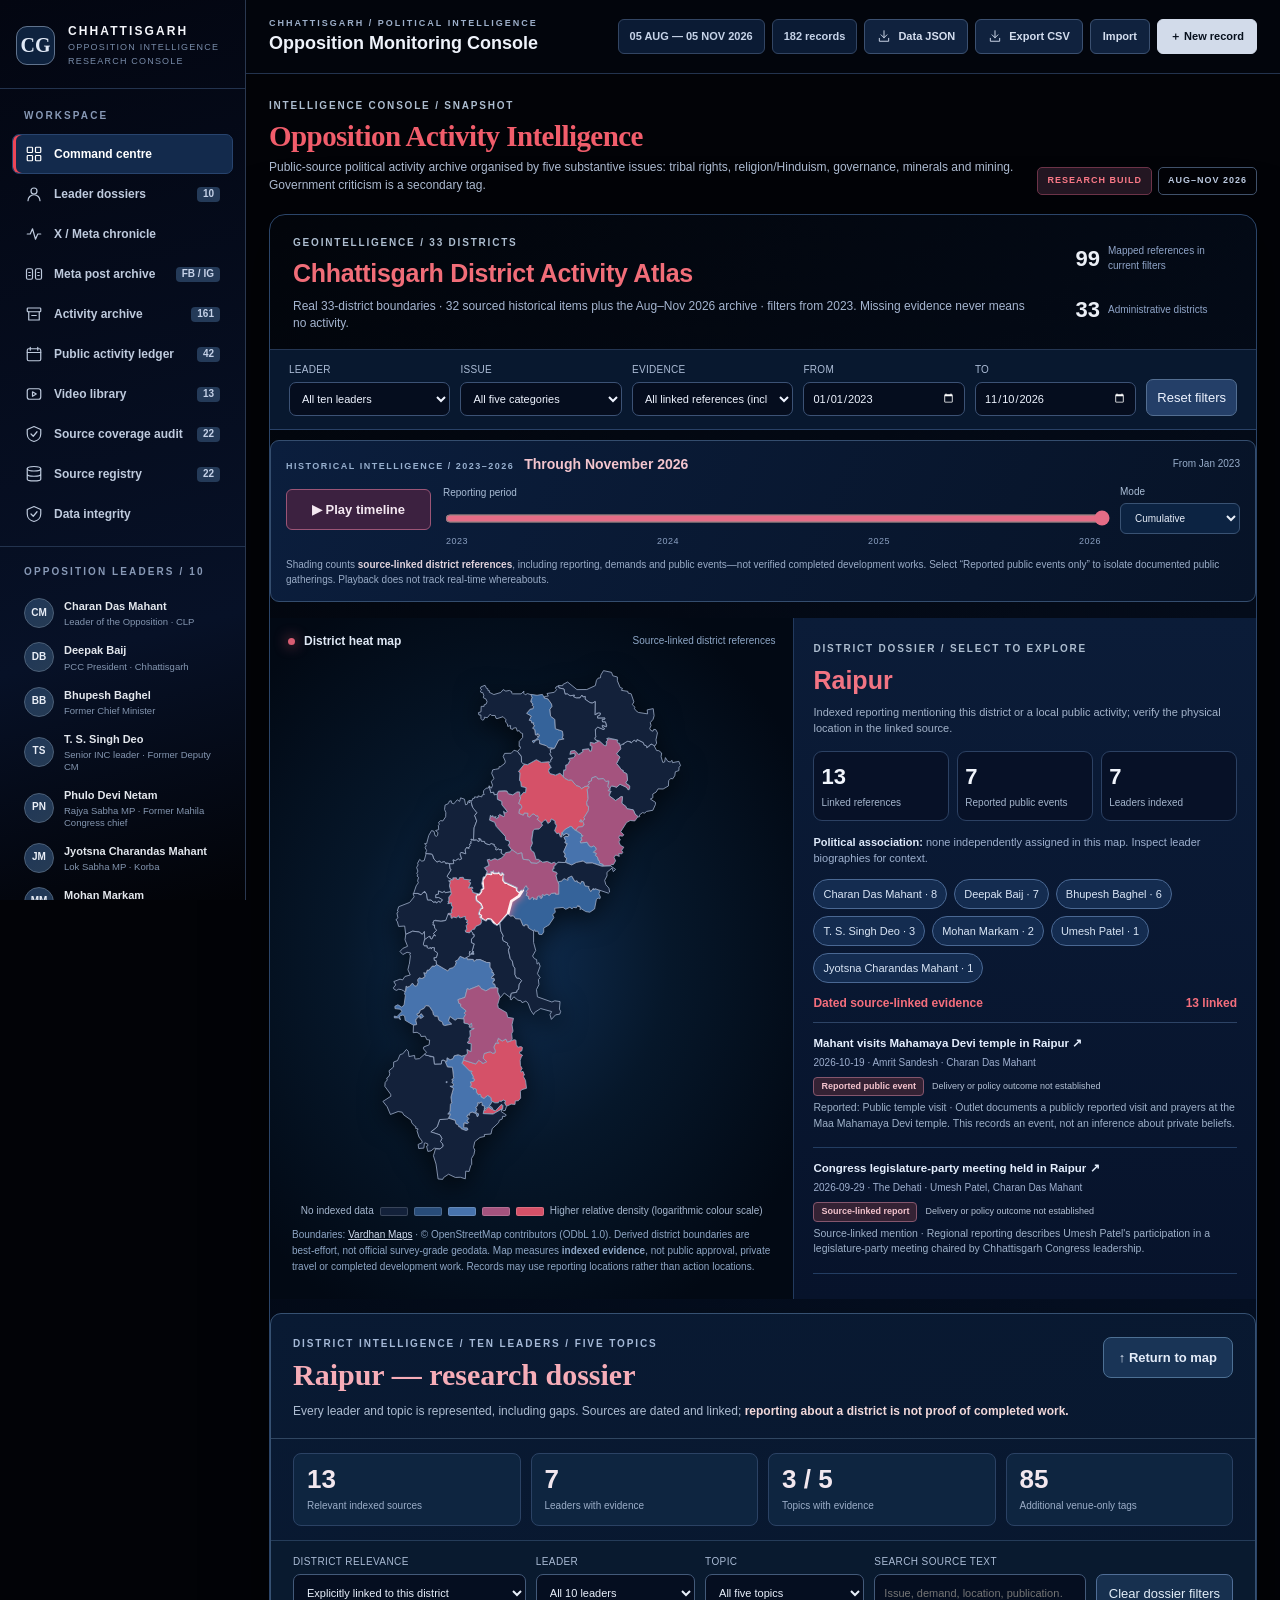
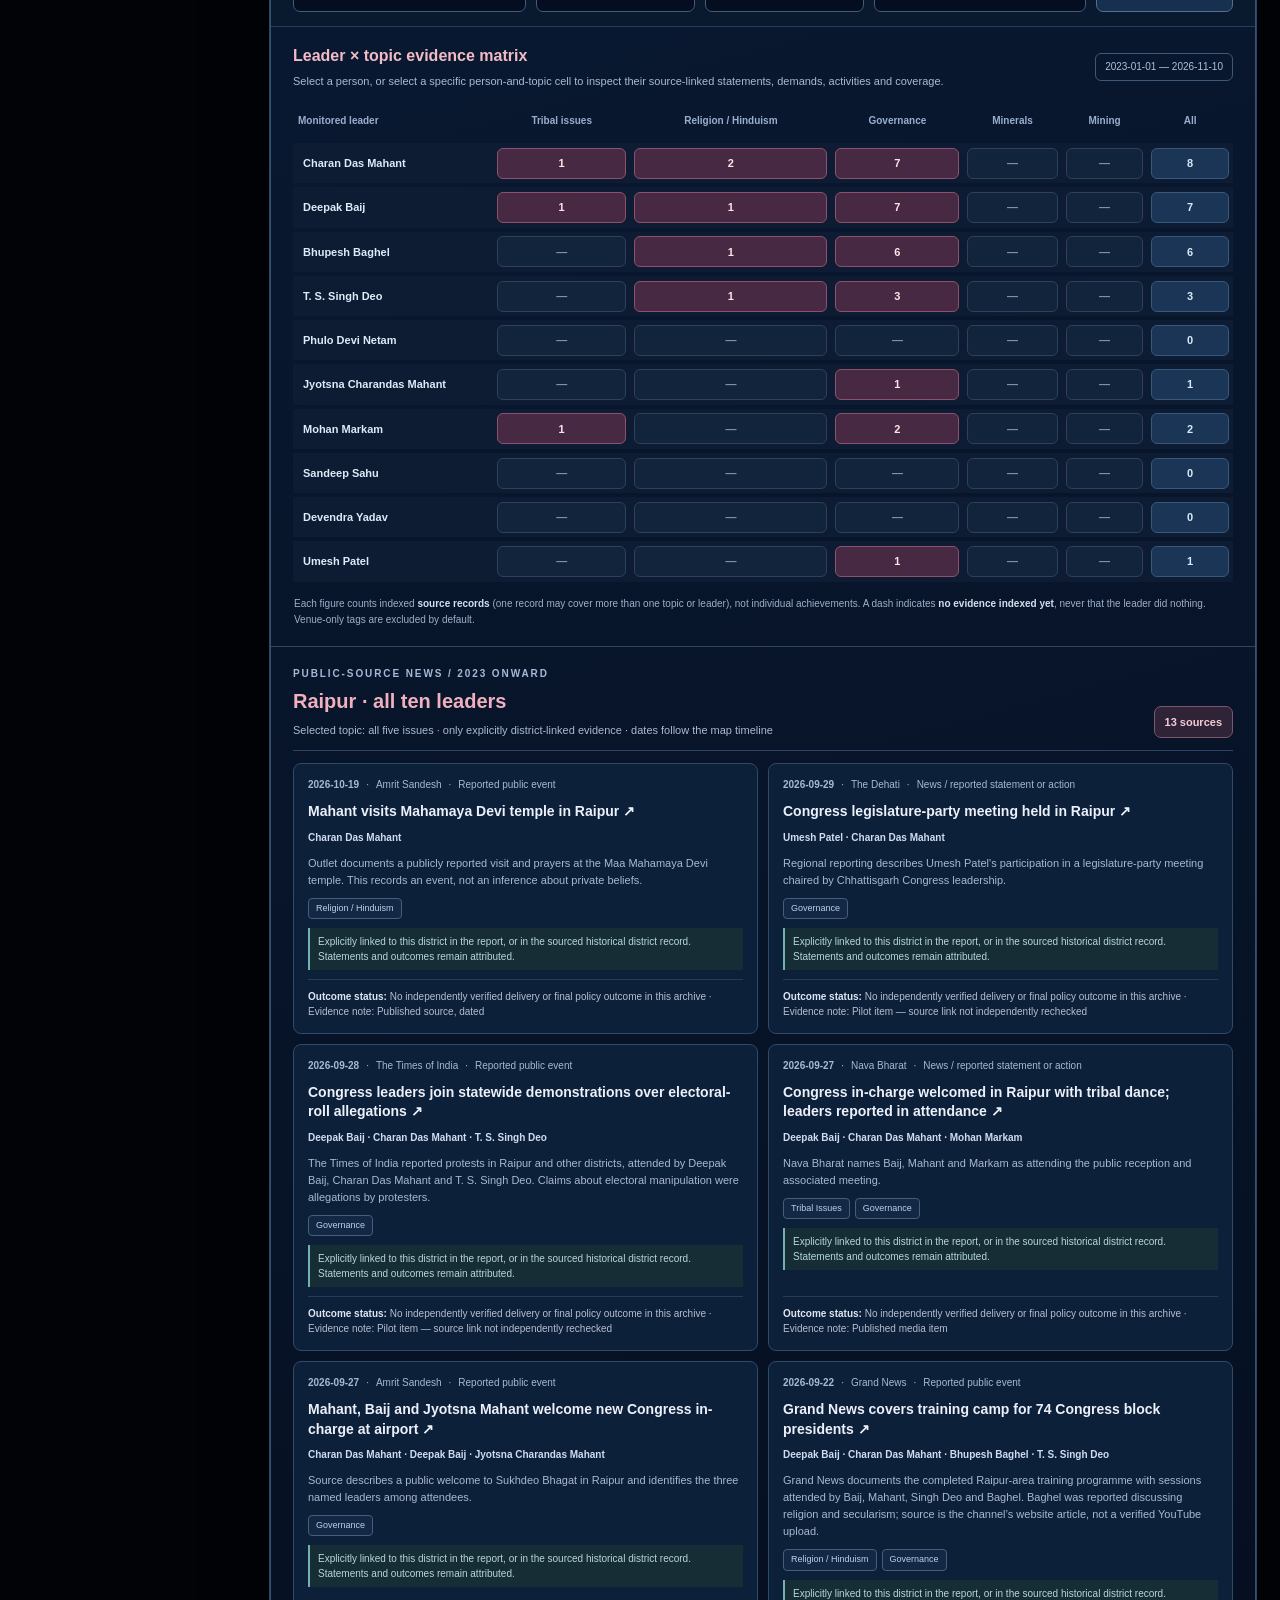
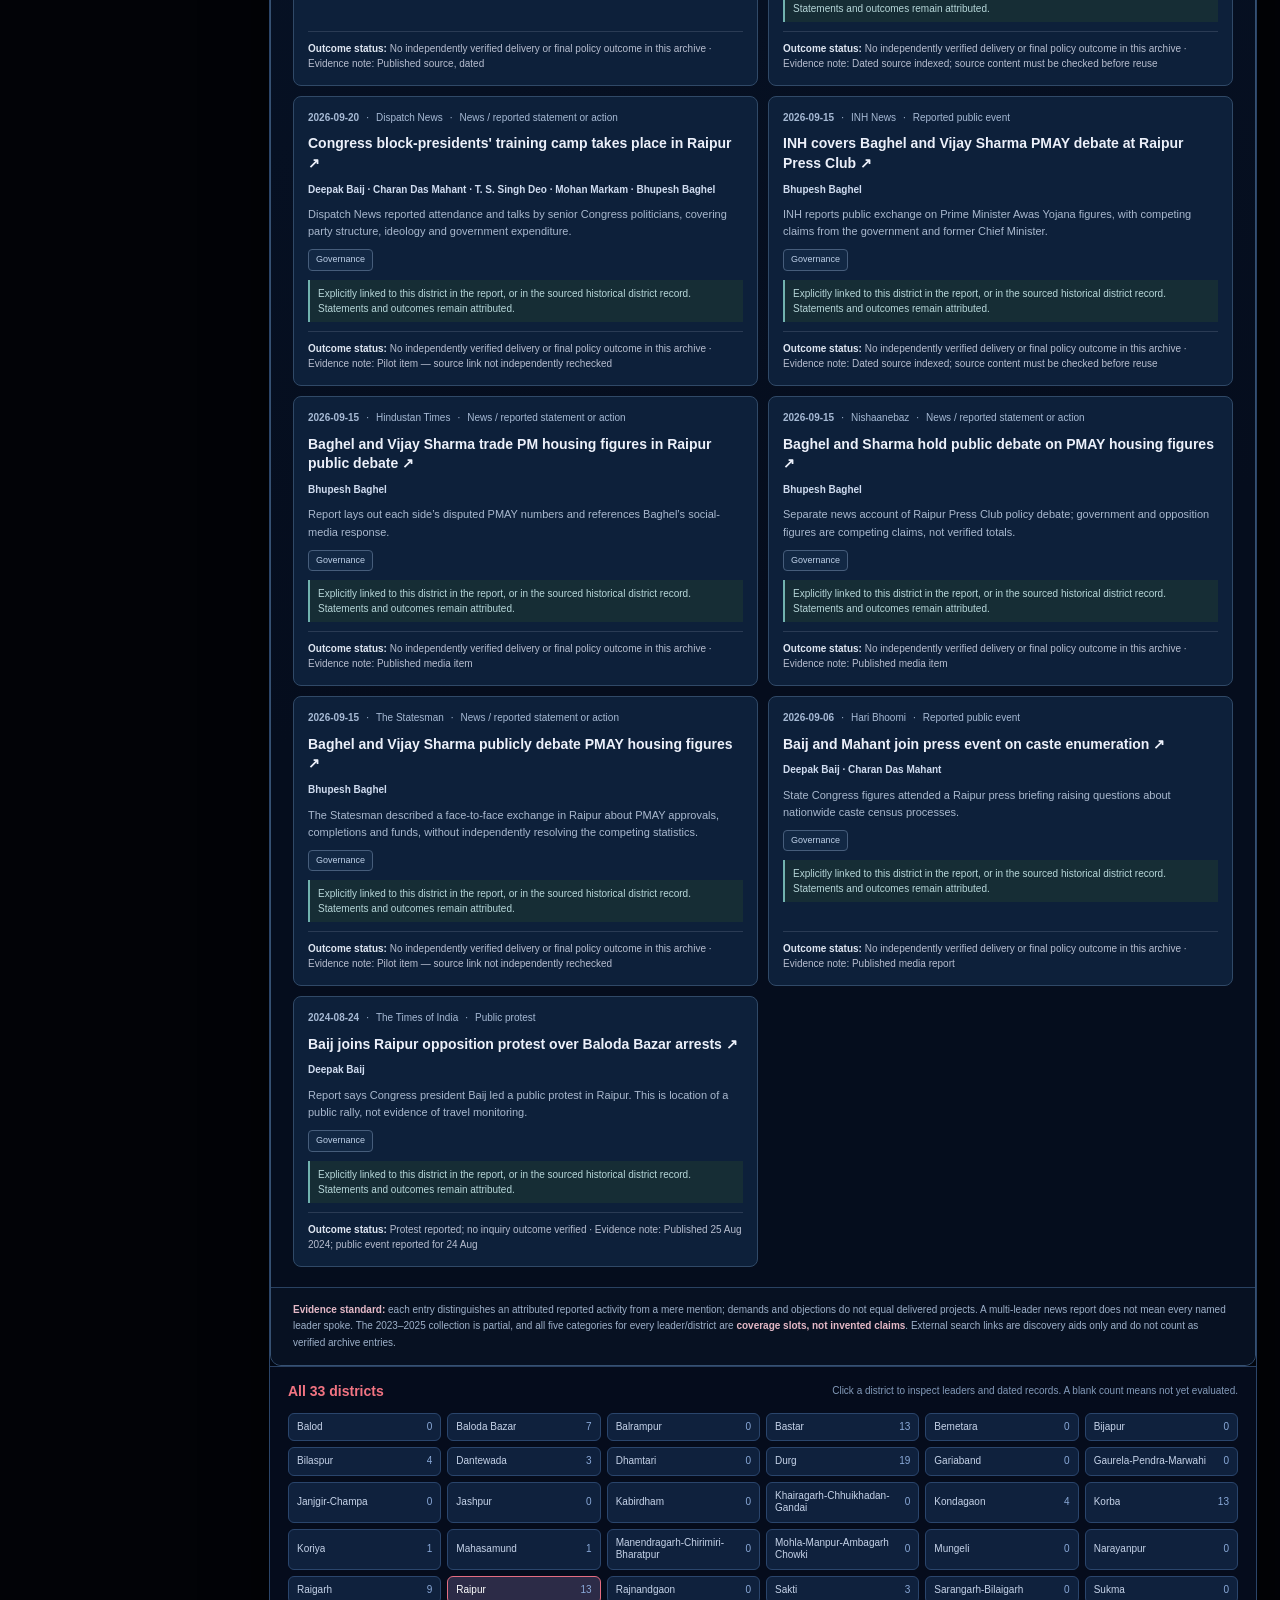
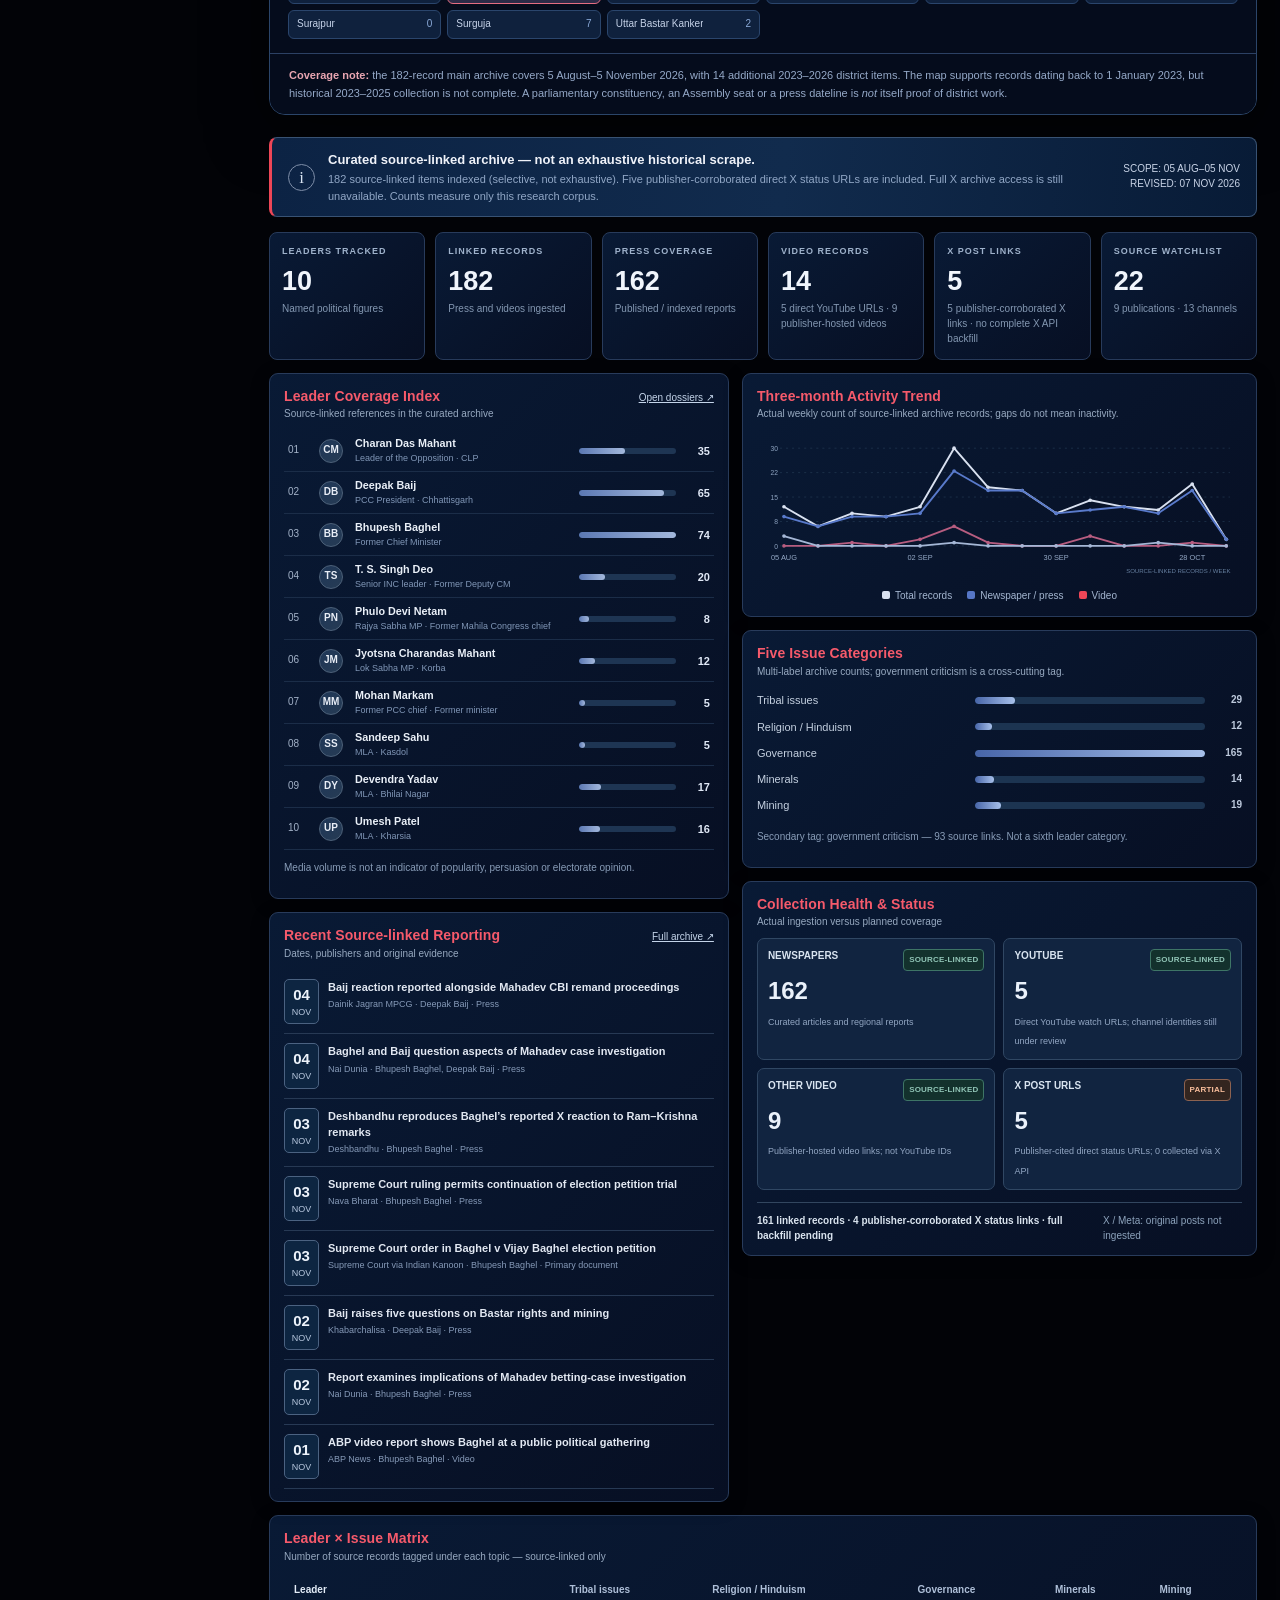
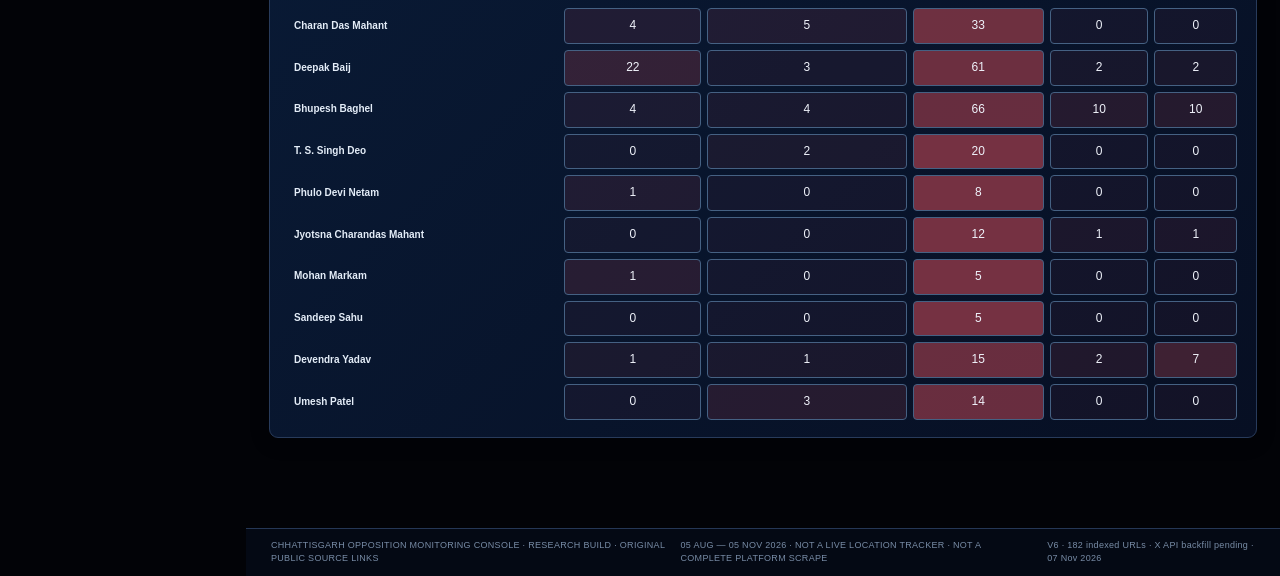
==== index.html @ db6d7069 "feat: make Meta archive interactive with validated local JSON/CSV post import, filtering and export" ====
<!DOCTYPE html>
<html lang="en"><head><meta charset="utf-8"/><meta content="width=device-width,initial-scale=1" name="viewport"/><meta content="dark" name="color-scheme"/><title>Chhattisgarh Opposition Monitoring Console — Research Archive</title><style>
:root{--bg:#03060c;--black:#020306;--navy:#08172d;--navy2:#0d2040;--navy3:#11294e;--navy4:#182c4a;--red:#eb5662;--red2:#ff7580;--silver:#c9d3e5;--muted:#8d9ab2;--border:#23334e;--soft:#172842;--blue:#557ac0;--white:#eff3fb}
*{box-sizing:border-box}html{scroll-behavior:smooth}body{margin:0;background:var(--bg);color:var(--silver);font:13px/1.48 Inter,-apple-system,BlinkMacSystemFont,'Segoe UI',sans-serif}a{color:inherit;text-decoration:none}button,input,select{font:inherit}button{cursor:pointer}::-webkit-scrollbar{width:9px;height:8px}::-webkit-scrollbar-thumb{background:#293c5c;border-radius:9px}*{scrollbar-color:#293c5c transparent}svg.ic{width:18px;height:18px;fill:none;stroke:currentColor;stroke-linecap:round;stroke-linejoin:round;stroke-width:1.6;flex:none}
.shell{display:grid;grid-template-columns:246px minmax(0,1fr);min-height:100vh}.sidebar{background:linear-gradient(175deg,#050b19 0,#060d1b 68%,#070b14);border-right:1px solid #2a3850;position:sticky;top:0;height:100vh;overflow:auto;scrollbar-width:thin}.brand{padding:23px 16px 19px;display:flex;align-items:center;gap:13px;border-bottom:1px solid var(--border)}.brandmark{display:grid;place-items:center;width:39px;height:39px;border:1px solid #60738d;background:#0e223e;color:#e1e9f6;font:700 20px Georgia,serif;border-radius:11px}.brand b{display:block;color:#f5f6fb;font-size:12px;letter-spacing:2.1px}.brand small{display:block;color:#788ba8;font-size:9px;letter-spacing:1.2px;line-height:1.55}.sidebar-section{padding:20px 12px 12px}.sidecap{font-size:10px;font-weight:800;letter-spacing:2.1px;color:#8899b6;padding:0 12px;margin:0 0 11px}.side-link{display:flex;gap:11px;align-items:center;min-height:40px;border:1px solid transparent;border-radius:7px;padding:9px 12px;color:#becadd;font-weight:650;font-size:12px;transition:background .18s,color .18s}.side-link:hover,.side-link.on{background:#132a4c;color:#fff}.side-link.on{border-color:#28446e;box-shadow:inset 3px 0 0 var(--red)}.side-link i{font-style:normal;margin-left:auto;padding:0 6px;border-radius:4px;font-size:10px;background:#243a58;color:#c6d2e8}.watchlist{border-top:1px solid var(--border);padding-top:18px}.watchperson{display:flex;gap:10px;align-items:center;padding:7px 12px;border-radius:8px;transition:background .2s}.watchperson:hover{background:#132440}.roundel{display:inline-grid;place-items:center;background:linear-gradient(140deg,#1f3758,#263b54);border:1px solid #4d6179;color:#e9eef7;width:30px;height:30px;border-radius:50%;font-size:10px;font-weight:750;flex:none}.watchperson b,.watchperson small{display:block}.watchperson b{color:#e3e7ed;font-size:11px}.watchperson small{color:#8496b0;font-size:9.5px;line-height:1.25;margin-top:2px}.sidefoot{padding:14px;margin:18px 12px;border:1px solid #32435d;background:#0e1c32;border-radius:9px;color:#8c9bb3;font-size:11px}.sidefoot b{display:block;color:#d5dcec;letter-spacing:1.2px;font-size:10px;margin-bottom:8px}.dotlive{display:inline-block;width:7px;height:7px;background:#d8ad76;border-radius:50%;margin-right:6px}
.app{min-width:0}.topbar{height:74px;position:sticky;top:0;z-index:20;background:rgba(3,6,13,.97);backdrop-filter:blur(15px);border-bottom:1px solid var(--border);display:flex;align-items:center;justify-content:space-between;padding:13px 23px;gap:12px}.topbrand{min-width:0}.smallcaps{font-size:9px;letter-spacing:2px;color:#9dafc9;text-transform:uppercase;font-weight:850}.topbrand strong{display:block;color:var(--white);font-size:18px;line-height:1.4}.toolbar{display:flex;align-items:center;flex-wrap:wrap;justify-content:flex-end;gap:7px}.toolbar .period{padding:8px 11px;background:#0b1b34;border:1px solid #324563;border-radius:6px;color:#c6d3e8;font-size:11px;font-weight:700}.action{border:1px solid #3b5070;background:#10223e;color:#d4deef;border-radius:6px;padding:8px 12px;display:inline-flex;gap:7px;align-items:center;font-size:11px;font-weight:650;white-space:nowrap}.action:hover{background:#173b66}.action.primary{background:#d2dbea;color:#07101d;border-color:#d2dbea}.action svg.ic{height:14px;width:14px}.content{padding:25px 23px 32px;max-width:1760px;margin:auto}.view{scroll-margin-top:92px;padding-bottom:58px}.js-enabled .view:not(.active){display:none}.eyebrow{font-size:10px;color:#adbdcf;font-weight:850;letter-spacing:1.8px}.hero{display:flex;align-items:flex-end;justify-content:space-between;gap:18px;margin:0 0 17px}.hero h1{font-family:Georgia,'Times New Roman',serif;color:var(--red2);font-size:29px;line-height:1.12;margin:6px 0 7px;letter-spacing:-.55px}.hero p{color:#acbad0;margin:0;max-width:850px;font-size:12px}.tagset{display:flex;gap:6px;flex:none}.tag{font-size:9px;letter-spacing:1px;border:1px solid #40516a;padding:6px 9px;border-radius:5px;color:#bbc9df;font-weight:700}.tag.highlight{border-color:#6c3348;color:#fa7987;background:#231622}.alert{background:linear-gradient(95deg,#0c2344,#112b4d 52%,#081b36);border:1px solid #385273;border-left:3px solid var(--red);padding:12px 16px;border-radius:8px;margin-bottom:15px;display:flex;gap:13px;align-items:center}.alert .bub{border:1px solid #7e8ea8;border-radius:50%;height:27px;width:27px;display:grid;place-items:center;flex:none;font-family:Georgia;color:#d9e4f2;font-size:17px}.alert strong{color:#eff2f9}.alert p{color:#91a7c6;margin:2px 0 0;font-size:11px}.alertsidenote{margin-left:auto;color:#c9d4e7;font-size:10px;text-align:right;white-space:nowrap}
.metricgrid{display:grid;grid-template-columns:repeat(6,minmax(0,1fr));gap:10px;margin-bottom:13px}.metric{border:1px solid #344a68;border-radius:8px;background:linear-gradient(145deg,#102544,#0a162c);min-height:87px;padding:12px 12px;overflow:hidden}.metric-k{font-size:9px;color:#9fb2cb;font-weight:800;letter-spacing:1px}.metric-n{color:#f0f5fc;font-size:27px;font-weight:750;line-height:1.3;margin:6px 0 3px;font-variant-numeric:tabular-nums}.metric-n small{font-size:9px;color:var(--red2);margin-left:5px;vertical-align:middle}.metric-foot{font-size:10px;color:#8397b1}.dashgrid{display:grid;grid-template-columns:1fr 1.12fr;gap:13px;align-items:start}.stack{display:flex;flex-direction:column;gap:13px}.panel{background:linear-gradient(155deg,#0c1d36,#07152b 77%);border:1px solid #344861;border-radius:9px;padding:12px 14px;min-width:0;box-shadow:0 4px 20px #0003}.panel-head{display:flex;justify-content:space-between;align-items:baseline;gap:12px;margin-bottom:8px}.panel h2{font-size:14px;color:var(--red2);margin:0;font-weight:750;letter-spacing:.1px}.panel-head p{font-size:10px;color:#97a9c0;margin:1px 0 0}.panel-head .minor{font-size:10px;color:#c4d4e9;text-decoration:underline}.leaderrow{display:grid;grid-template-columns:23px 28px minmax(120px,1fr) minmax(52px,97px) 26px;gap:8px;align-items:center;padding:5px 4px;border-bottom:1px solid #1b2d48;min-height:42px}.leaderrow:hover{background:#162a46}.leaderrow .no{color:#a4b3c9;font-size:10px}.leaderrow .roundel{width:24px;height:24px}.leader-identity{min-width:0}.leader-identity b{color:#eaf0f8;display:block;font-size:10.8px;overflow:hidden;text-overflow:ellipsis;white-space:nowrap}.leader-identity small{display:block;color:#8197b7;font-size:9px;overflow:hidden;text-overflow:ellipsis;white-space:nowrap}.minor-track{height:6px;border-radius:5px;background:#1e3553;overflow:hidden}.minor-track span{height:100%;display:block;border-radius:5px;background:linear-gradient(90deg,#5b78b3,#a3b8dc)}.ncount{font-size:11px;text-align:right;color:#e0e8f6}.note{color:#889cb7;font-size:10px;line-height:1.6;margin:10px 0}.statbar{display:grid;grid-template-columns:minmax(115px,1fr) minmax(80px,1.1fr) 28px;gap:9px;align-items:center;padding:5px 0;font-size:11px}.statbar>span{color:#c4d0e0}.statbar b{text-align:right;color:#bdc9dc;font-size:10px;font-weight:600}.statbar .track{height:7px;background:#1c3451;border-radius:6px;overflow:hidden}.statbar .track i{display:block;height:100%;background:linear-gradient(90deg,#4765a8,#a7c0ea);border-radius:6px}.trend{width:100%;max-height:244px}.legend{display:flex;gap:15px;justify-content:center;flex-wrap:wrap;margin:4px 0 0;color:#a4b6d0;font-size:10px}.legend span::before{content:'';display:inline-block;width:8px;height:8px;margin-right:5px;border-radius:2px;background:#d9e1f0}.legend span:nth-child(2)::before{background:#5676c6}.legend span:nth-child(3)::before{background:var(--red)}.feedline{display:flex;align-items:start;gap:9px;border-bottom:1px solid #273954;padding:9px 0}.day{border:1px solid #4b6281;background:#0d2541;border-radius:5px;min-width:35px;width:35px;padding:4px 1px;text-align:center;color:#edf3fb}.day strong,.day small{display:block}.day strong{font-size:15px}.day small{font-size:9px;color:#b8c8df}.flbody{min-width:0}.flbody a{font-size:11px;display:block;color:#e2e8f2;font-weight:700}.flbody a:hover{color:var(--red2)}.micro{font-size:9px;color:#869ab8;margin-top:3px}.dot{margin:0 5px;color:#4c6c99}.qualitygrid{display:grid;grid-template-columns:1fr 1fr;gap:8px}.quality-cell{border:1px solid #304763;background:#112440;border-radius:7px;padding:10px}.quality-head{font-size:10px;font-weight:750;color:#d9e4f0;display:flex;justify-content:space-between;gap:7px}.status{font-size:8px;font-weight:800;letter-spacing:.2px;padding:4px 5px;border:1px solid;border-radius:4px;white-space:nowrap}.status.ok{color:#91c5b7;background:#13312d;border-color:#3e7566}.status.warning{color:#f7bd9c;background:#33251f;border-color:#8c6250}.quality-cell strong{display:block;font-size:24px;color:#eaf1fa;margin:2px 0}.quality-cell small{color:#92a6c2;font-size:9px}.footer-strip{border-top:1px solid #32465f;padding-top:11px;margin-top:12px;font-size:10px;color:#8da3bc;display:flex;justify-content:space-between;gap:10px}.footer-strip strong{color:#dae4ef}.ledger{margin-top:13px}.filterline{display:flex;gap:8px;flex-wrap:wrap;margin:12px 0}.filterline select,.filterline input,.modal input,.modal select,.modal textarea{color:#e4eaf4;border:1px solid #344969;background:#0b1a31;border-radius:6px;padding:10px 11px;outline:none}.filterline select:focus,.filterline input:focus,.modal input:focus{border-color:#df6670}.filterline input{flex:1 1 200px}.filterline select{max-width:205px}.total-line{display:flex;justify-content:space-between;align-items:center;gap:15px;color:#97a9c3;font-size:11px;margin:11px 0 13px}.archivegrid{display:grid;grid-template-columns:1fr 1fr;gap:11px}.archive-record{background:linear-gradient(155deg,#0d213c,#08152a);border:1px solid #30435e;border-radius:8px;padding:14px;min-width:0;display:flex;flex-direction:column;gap:8px}.archive-record:hover{border-color:#637ba1}.rec-top{display:flex;align-items:center;flex-wrap:wrap;gap:8px;color:#97a7bf;font-size:10px}.sourceflag{border:1px solid #335276;color:#a8c4eb;background:#112f51;padding:3px 7px;border-radius:4px;font-size:9px;font-weight:750}.sourceflag.secondary{background:#191b2c;color:#a8acc1;border-color:#42405c}.separator{color:#60728e}.archive-record h3{color:#ecf1fa;line-height:1.35;font-size:14px;margin:2px 0}.archive-record p{color:#9eafc8;font-size:11px;line-height:1.55;margin:0;flex:1}.chips{display:flex;flex-wrap:wrap;gap:5px}.issue-chip{font-size:9px;border-radius:4px;color:#bbcadf;border:1px solid #36516e;background:#132d50;padding:3px 7px}.rec-bottom{display:flex;justify-content:space-between;align-items:center;gap:7px;padding-top:9px;border-top:1px solid #233a5a}.rec-people{color:#adbed5;font-size:10px}.source-link{display:inline-flex;align-items:center;gap:4px;color:#f3b2b8;font-weight:700;font-size:11px}.source-link svg{width:12px;height:12px}.source-link:hover{text-decoration:underline}.evidence{font-size:9px;color:#758da9}.evidence b{color:#a2b4cb}.archive-record[hidden]{display:none!important}.hidden{display:none!important}
.leader-picks{display:flex;flex-wrap:wrap;gap:7px;margin:15px 0}.person-toggle{border:1px solid #324969;padding:9px 12px;background:#0e213d;border-radius:6px;color:#aebed4;font-weight:700}.person-toggle.on{background:#27334d;border-color:#b35461;color:#fff;box-shadow:inset 0 2px 0 var(--red)}.person-toggle small{margin-left:8px;color:#8ba0c0}.leader-detail{margin-top:8px}.js-enabled .leader-detail:not(.selected){display:none}.leader-top{display:flex;gap:14px;align-items:center;border:1px solid #354b68;background:#0e2340;border-radius:8px;padding:16px 19px;margin-bottom:12px}.roundel.big{width:53px;height:53px;font-size:17px}.leader-top h3{font:700 25px Georgia,serif;color:var(--red2);margin:0}.leader-top p{margin:3px 0;color:#a8bcd3}.leader-total{margin-left:auto;color:#e8eff9;text-align:right;font-size:28px}.leader-total small{display:block;color:#99abc0;font-size:9px}.inner-grid{display:grid;grid-template-columns:1.4fr 1fr;gap:12px}.panel.slim{padding:16px}.divider{height:1px;background:#31455e;margin:18px 0}.accountrow{display:grid;grid-template-columns:30px minmax(155px,1fr) minmax(160px,1fr) auto;gap:14px;align-items:center;padding:13px;border-bottom:1px solid #243752}.accountrow .accountname b,.accountrow .accountname small{display:block}.accountrow .accountname b{color:#e2eaf6}.accountrow .accountname small{font-size:10px;color:#8799b1}.accountlinks{display:flex;gap:8px;flex-wrap:wrap}.secondary-action{font-size:10px;padding:5px 7px;border:1px solid #3a5275;border-radius:5px;color:#adbfd9}.secondary-action:hover{border-color:#d36774;color:#e6ecf5}.accountquality{text-align:right}.sourcegrid{display:grid;grid-template-columns:1fr 1fr;gap:12px}.source-item{display:grid;grid-template-columns:25px 1fr auto;align-items:center;gap:12px;border-bottom:1px solid #273a56;padding:11px 0}.source-icon{color:#829bbc}.source-item b,.source-item small{display:block}.source-item b{font-size:11px;color:#dce5f1}.source-item small{font-size:9px;color:#899bb6}.heatwrap{overflow-x:auto}.heatmap{border-collapse:separate;border-spacing:4px;width:100%;min-width:630px}.heatmap th{font-size:10px;font-weight:700;text-align:left;color:#aebfd8;white-space:nowrap;padding:6px}.heatmap th:first-child{color:#e4edf8}.heatmap td{text-align:center}.heatcell{display:block;padding:8px 3px;color:#eff2fa;font-size:12px;border:1px solid #456183;background:rgba(129,53,69,calc(.10 + var(--hot)*.80));border-radius:4px;min-width:41px}.info-tiles{display:grid;grid-template-columns:repeat(3,1fr);gap:12px}.info-tile{padding:16px;background:#0e213c;border:1px solid #344862;border-radius:8px}.info-tile h3{font-size:13px;margin:0 0 6px;color:var(--red2)}.info-tile p{font-size:11px;color:#a0b0c8;margin:0}.helpnote{padding:14px;background:#161c2c;border-left:3px solid #b25b65;color:#b7c5d9;font-size:11px;margin:15px 0}.dataintro{color:#99aec9;max-width:850px}.modal-wrap{display:none;position:fixed;inset:0;z-index:200;background:#000b;align-items:center;justify-content:center;padding:15px}.modal-wrap.open{display:flex}.modal{width:min(670px,98vw);max-height:90vh;overflow:auto;background:#0d1c34;border:1px solid #58708f;border-radius:10px;padding:20px}.modal h2{color:var(--red2);margin:0 0 16px}.modal-grid{display:grid;grid-template-columns:1fr 1fr;gap:12px}.modal-grid label{font-size:10px;color:#adc1dc;display:grid;gap:5px}.modal-grid .wide{grid-column:1/-1}.modal textarea{resize:vertical;min-height:80px}.modal-actions{display:flex;gap:9px;justify-content:flex-end;margin-top:17px}.appfoot{padding:10px 25px;border-top:1px solid #253755;background:#040914;color:#788ca6;font-size:9px;display:flex;justify-content:space-between;gap:12px;letter-spacing:.3px}.screen-reader{position:absolute!important;clip:rect(1px,1px,1px,1px);clip-path:inset(50%);height:1px;width:1px;overflow:hidden}
@media(max-width:1270px){.metricgrid{grid-template-columns:repeat(3,1fr)}.dashgrid{grid-template-columns:1fr 1fr}.sourcegrid{grid-template-columns:1fr}.leaderrow{grid-template-columns:20px 24px minmax(130px,1fr) minmax(40px,80px) 21px}.accountrow{grid-template-columns:30px 1fr 1fr}.accountquality{display:none}}
@media(max-width:950px){.shell{grid-template-columns:185px minmax(0,1fr)}.brand b{font-size:11px}.brand small{font-size:8px}.brand{padding:13px 9px}.sidebar-section{padding:14px 7px}.watchperson{padding:8px 3px}.sidecap{padding:0 5px}.sidebar .side-link{padding:8px}.content{padding:16px}.topbar{padding:12px 15px;height:auto;min-height:69px}.toolbar{max-width:65%}.dashgrid{grid-template-columns:1fr}.archivegrid{grid-template-columns:1fr}.inner-grid{grid-template-columns:1fr}.hero h1{font-size:26px}.topbrand strong{font-size:15px}}
@media(max-width:650px){.shell{grid-template-columns:1fr}.sidebar{height:auto;max-height:none;position:relative;border-right:0;border-bottom:1px solid #32435f}.brand{padding:8px 14px}.sidebar-section{padding:6px 10px 9px}.sidecap{margin:6px 0;font-size:9px}.navlinks{display:flex;gap:5px;overflow-x:auto;padding-bottom:4px}.side-link{white-space:nowrap;min-height:37px;flex:none}.watchlist,.sidefoot{display:none}.topbar{position:relative;display:block;padding:12px 16px}.toolbar{max-width:none;justify-content:flex-start;margin-top:7px;overflow-x:auto;flex-wrap:nowrap}.toolbar .period{white-space:nowrap}.content{padding:13px 11px}.hero{display:block}.hero h1{font-size:23px}.tagset{margin:10px 0}.alert{display:block}.alert .bub{float:left;margin-right:10px}.alertsidenote{margin:8px 0 0;text-align:left}.metricgrid{grid-template-columns:repeat(2,minmax(0,1fr));gap:7px}.metric{min-height:75px;padding:10px}.metric-n{font-size:21px}.metric-foot{font-size:9px}.statbar{grid-template-columns: minmax(105px,1fr) minmax(68px,.9fr) 22px}.accountrow{grid-template-columns:30px 1fr;gap:7px}.accountlinks{grid-column:2}.accountquality{display:none}.source-item{gap:7px}.info-tiles{grid-template-columns:1fr}.modal-grid{grid-template-columns:1fr}.modal-grid .wide{grid-column:auto}.appfoot{display:block;padding:10px}}
@media(prefers-reduced-motion:reduce){*{scroll-behavior:auto;transition:none!important}}

/* Audit/event/video modules: pre-rendered markup remains visible in restricted previews. */
.event-ledger{padding:0 16px}.event-row{display:grid;grid-template-columns:52px minmax(200px,1fr) 180px;align-items:center;gap:14px;border-bottom:1px solid #23334e;padding:14px 5px}.event-row:last-child{border-bottom:0}.ev-date{border-radius:7px;padding:8px 4px;text-align:center;background:#0c1a32;border:1px solid #27395b}.ev-date strong{font:700 19px/1 Inter,Arial,sans-serif;color:#edf1fc;display:block}.ev-date small{display:block;color:#8fa2c4;font:600 10px/1.6 Arial}.ev-main h3{font-size:13px;margin:6px 0;color:#ebf0fd}.ev-main p{font-size:11px;color:#91a4c0;margin:0}.event-type,.event-state{display:inline-block;text-transform:uppercase;letter-spacing:.07em;font-size:9px;font-weight:800;color:#b6c8e2}.event-state{margin-left:4px;color:#d2b486}.event-count{color:#e96673;font-size:11px}.event-row[hidden]{display:none!important}
.vid-grid{display:grid;grid-template-columns:repeat(2,minmax(0,1fr));gap:14px}.vid-card{min-width:0;border:1px solid #334a6d;border-radius:9px;background:linear-gradient(138deg,#0e2342,#080f20);padding:15px}.vid-top{display:flex;justify-content:space-between;gap:8px;align-items:center;color:#9ba9bc;font-size:10px}.vid-play{height:91px;display:flex;align-items:center;justify-content:center;margin:11px 0;background:linear-gradient(125deg,#080e1b,#15345b);border:1px solid #254a74;border-radius:7px}.vid-play svg{height:46px;width:46px;stroke:#e65c69;fill:none;stroke-width:1.4}.vid-card h3{font-size:14px;color:#e8effb;margin:5px 0}.vid-card p{font-size:11px;color:#9caec8}.vid-card .source-link{display:inline-flex;margin-top:14px}.three-metrics{grid-template-columns:repeat(3,minmax(0,1fr))}
.audit-second{margin-top:14px}.audit-table-wrap{overflow-x:auto}.audit-table{border-collapse:collapse;width:100%;min-width:695px;text-align:left}.audit-table th{font-size:10px;letter-spacing:.07em;color:#a9b8d0;text-transform:uppercase;padding:9px 12px;border-bottom:1px solid #3c5478}.audit-table td{border-bottom:1px solid #263856;font-size:12px;padding:10px 12px;vertical-align:middle}.audit-table tr:last-child td{border-bottom:0}.audit-table td b{font-size:12px;display:block;color:#e3edfa}.audit-table td small{display:block;font-size:10px;color:#869ab5}.audit-num{color:#728bac}.audit-count{font-size:15px!important;font-weight:800;color:#d3e4ff}.audit-table .source-link{font-size:11px}.muted{color:#8293aa}
@media(max-width:980px){.event-row{grid-template-columns:46px 1fr;gap:9px}.event-row>.source-link{grid-column:2}.vid-grid{grid-template-columns:1fr}}
@media(max-width:650px){.three-metrics{grid-template-columns:1fr 1fr}.event-ledger{padding:0 9px}.event-row{gap:8px}.audit-table td{padding:9px}.event-row>.source-link{font-size:10px}}

/* V5: five-theme circular intelligence explorer; server-rendered for no-script iPad previews. */
:root{--bg:#020204;--black:#010102;--navy:#061329;--navy2:#081c37;--navy3:#0d2545;--red:#ed4657;--red2:#ff6474;--silver:#d4dceb}
body{background:#020307;color:#d0d9ec}
.sidebar{background:linear-gradient(165deg,#030611,#071127 70%,#020307)}
.panel,.metric,.leader-top,.archive-record,.vid-card{background:linear-gradient(135deg,#091a35,#070f23)!important;border-color:#283b5b!important}
.hero h1,.panel h2,.panel-head h2,.orbit-heading,.leader-top h3{color:#f15d6b}
.orbit-shell{display:grid;grid-template-columns:minmax(310px,.9fr) minmax(330px,1.1fr);gap:16px;align-items:stretch;margin:13px 0 17px}
.orbit-stage{position:relative;min-height:480px;min-width:0;border:1px solid #324865;background:radial-gradient(ellipse at 50% 52%,#112b52 0%,#07152e 40%,#030910 78%);border-radius:12px;overflow:hidden;display:flex;align-items:center;justify-content:center;isolation:isolate}
.orbit-stage:before{content:'';position:absolute;width:min(345px,79%);aspect-ratio:1;border:1px solid #3c5a80;border-radius:50%;box-shadow:0 0 0 18px #091a321c,0 0 0 45px #0f22452a,0 0 40px #203e7066;opacity:.8}
.orbit-rim{position:absolute;width:min(360px,82%);aspect-ratio:1;border-radius:50%;background:conic-gradient(from 0deg,transparent 0 12deg,#dc4958cc 17deg,transparent 42deg,transparent 100deg,#7896bb88 117deg,transparent 140deg,transparent 250deg,#c2d0e766 270deg,transparent 288deg);mask:radial-gradient(transparent 0 47%,#000 48% 49%,transparent 51%);animation:orbit-rotate 26s linear infinite;pointer-events:none;z-index:1}
.orbit-rim.second{width:min(284px,67%);opacity:.55;animation-duration:37s;animation-direction:reverse;transform-origin:center}
.orbit-spokes{position:absolute;width:100%;height:100%;top:0;left:0;z-index:0;pointer-events:none}
.orbit-spokes line{stroke:#315b88;stroke-width:1.1;stroke-dasharray:4 8;animation:orbit-dash 16s linear infinite}
.orbit-core{position:absolute;z-index:2;left:50%;top:50%;transform:translate(-50%,-50%);width:146px;height:146px;display:flex;flex-direction:column;justify-content:center;align-items:center;text-align:center;border-radius:50%;border:1px solid #6382a4;background:radial-gradient(circle at 36% 23%,#1a3c62,#080e23 70%);box-shadow:0 0 20px #002246aa,inset 0 0 18px #10274d}
.orbit-core b{font:700 32px Georgia,serif;color:#f1f4fc;letter-spacing:.03em}
.orbit-core small{font-size:10px;color:#a8bad4;line-height:1.25;max-width:124px;padding:2px 7px}
.orbit-node{position:absolute;z-index:4;transform:translate(-50%,-50%);display:grid;gap:2px;place-items:center;min-width:116px;max-width:139px;padding:10px 8px;border:1px solid #4e6585;border-radius:10px;background:linear-gradient(135deg,#102b52,#081833);box-shadow:0 5px 16px #0009;color:#dfebfa;text-align:center;font-size:11px;font-weight:850;transition:box-shadow .22s,background .22s,border-color .22s;cursor:pointer;animation:orbit-breathe 6s ease-in-out infinite;line-height:1.2}
.orbit-node:nth-of-type(2n){animation-delay:-2.8s}.orbit-node:hover,.orbit-node:focus-visible,.orbit-node.active{background:linear-gradient(125deg,#28152c,#193153);border-color:#ff7a84;box-shadow:0 0 0 2px #e14c5c66,0 0 25px #ff445566;color:#fff;outline:none}
.orbit-node small{font-size:10px;font-weight:650;color:#a7bad3}
.orbit-node.active small{color:#ffc5cc}
.orbit-node .node-idx{display:inline-grid;place-items:center;border:1px solid #5f7a9e;width:18px;height:18px;border-radius:50%;font-size:9px;color:#d1dae8;margin-bottom:2px}
.orbit-node.pos-0{left:50%;top:12%}.orbit-node.pos-1{left:83%;top:29%}.orbit-node.pos-2{left:72%;top:80%}.orbit-node.pos-3{left:28%;top:80%}.orbit-node.pos-4{left:17%;top:29%}
.orbit-caption{position:absolute;left:14px;bottom:12px;right:14px;text-align:center;font-size:10px;letter-spacing:.13em;color:#7797b8;z-index:1}
.orbit-results{min-height:480px;border:1px solid #334765;border-radius:12px;background:linear-gradient(145deg,#102544,#061125);padding:19px;display:flex;flex-direction:column}
.orbit-heading{font:700 22px Georgia,serif;margin:0}.orbit-results .micro{margin:6px 0 14px;color:#94a9c7}
.orbit-panel{border-top:1px solid #29415e;padding-top:12px;margin-top:8px;scroll-margin-top:104px}
.orbit-panel h3{font:700 18px Georgia,serif;color:#f15d6b;margin:0 0 5px}
.orbit-panel>p{margin:0 0 9px;color:#aabbd1;font-size:11px}
.orbit-entries{display:grid;gap:9px;max-height:360px;overflow-y:auto;padding-right:4px}
.orbit-entry{background:#07152e;border:1px solid #213a60;border-radius:8px;padding:11px 12px}
.orbit-entry .date{color:#9eacc3;font-size:10px;letter-spacing:.05em}.orbit-entry a{display:block;color:#e9f0fb;font-size:12px;font-weight:750;line-height:1.35;margin:4px 0 5px}.orbit-entry a:hover{color:#ff808b}
.orbit-entry .sub{color:#879dba;font-size:10px}.orbit-empty{padding:16px;background:#08172f;border:1px dashed #395070;border-radius:7px;color:#a4b5c9;font-size:12px}
.orbit-panel .category-links{display:flex;flex-wrap:wrap;gap:8px;margin-top:12px}.orbit-cta{display:inline-flex;gap:4px;align-items:center;border:1px solid #526783;background:#0e2649;border-radius:5px;padding:8px 10px;font-size:11px;font-weight:750;color:#dbe6f5;cursor:pointer}.orbit-cta:hover{border-color:#e15c6b;color:#fff}
.orbit-verification{display:flex;gap:9px;align-items:flex-start;font-size:11px;color:#bac9dc;background:#08182e;padding:11px 13px;border:1px solid #365077;border-radius:7px;margin-top:12px}.orbit-verification b{color:#ff8e9a;white-space:nowrap}
.js-enabled .orbit-panel:not(.active){display:none}.orbit-panel:target{outline:1px solid #d65c6b;outline-offset:3px}
.orbit-five-note{padding:12px 16px;border-radius:7px;border:1px solid #294569;background:linear-gradient(90deg,#0a1931,#0c2345);margin:12px 0;color:#aabdd5;font-size:11px}
.orbit-five-note strong{color:#f16d7c}
@keyframes orbit-rotate{to{transform:rotate(360deg)}}@keyframes orbit-dash{to{stroke-dashoffset:-240}}@keyframes orbit-breathe{0%,100%{box-shadow:0 4px 14px #0009}50%{box-shadow:0 4px 14px #000b,0 0 12px #335d8844}}
@media(prefers-reduced-motion:reduce){.orbit-rim,.orbit-spokes line,.orbit-node{animation:none!important}}
@media(max-width:1150px){.orbit-shell{grid-template-columns:1fr}.orbit-stage,.orbit-results{min-height:435px}}
@media(max-width:760px){.orbit-stage{min-height:420px}.orbit-node{min-width:100px;max-width:117px;font-size:10px;padding:8px 5px}.orbit-core{width:124px;height:124px}.orbit-core b{font-size:27px}.orbit-node.pos-1{left:84%}.orbit-node.pos-4{left:16%}}
@media(max-width:430px){.orbit-stage{min-height:365px}.orbit-node{min-width:85px;max-width:99px;font-size:9px;padding:7px 4px}.orbit-node small{font-size:9px}.orbit-node.pos-0{top:12%}.orbit-node.pos-1{left:83%;top:31%}.orbit-node.pos-4{left:17%;top:31%}.orbit-node.pos-2{left:75%;top:82%}.orbit-node.pos-3{left:25%;top:82%}.orbit-core{width:110px;height:110px}.orbit-core b{font-size:24px}.orbit-core small{font-size:9px}.orbit-results{padding:14px}}

.x-recovered-list{display:grid;grid-template-columns:repeat(2,minmax(220px,1fr));gap:13px;margin-top:12px}
.x-recovered-item{background:#091930;border:1px solid #2a456a;border-radius:9px;padding:15px;min-width:0}
.x-recovered-item h3{font:700 17px Georgia,serif;color:#f15d6b;margin:8px 0}
.x-recovered-item p{font-size:12px;line-height:1.5;color:#aabbd1;margin-bottom:14px}
.x-recovered-item a{display:inline-block;margin:0 12px 5px 0;font-size:11px}
@media(max-width:700px){.x-recovered-list{grid-template-columns:1fr}}

/* V5 data-aware finishing */
.ledger .heatmap{min-width:610px}.orbit-stage,.orbit-results{box-shadow:0 18px 30px #0005}.panel-head h2{color:#f65a6b}

.archive-record[data-platform="X"] .sourceflag{color:#ffc0c9}.archive-record[data-platform="X"] a.source-link{margin-right:14px}

/* V6 political profile integrated into dossier above five-topic navigator */
:root{--red2:#ef6876}
.profile-panel{border:1px solid #354b67;background:linear-gradient(125deg,#111d34 0%,#0a1730 60%,#090f20 100%);padding:21px 22px;margin:13px 0 18px;border-radius:10px;box-shadow:0 8px 24px #0004}
.profile-title{display:flex;gap:12px;align-items:center;justify-content:space-between;flex-wrap:wrap;margin-bottom:12px}
.profile-eyebrow{font-size:10px;text-transform:uppercase;letter-spacing:2px;color:#a0b3cd;font-weight:800}
.profile-title h3{font:700 24px Georgia,serif;color:#ef6876;margin:6px 0 0}
.profile-label{font-size:10px;border:1px solid #70829d;padding:7px 9px;border-radius:4px;color:#d1dcec;background:#10223c}
.profile-brief{line-height:1.72;color:#c2cee1;font-size:12px;margin:10px 0 17px;max-width:1040px}
.profile-facts{display:grid;grid-template-columns:repeat(3,minmax(0,1fr));gap:11px;margin:12px 0 20px}
.profile-fact{padding:14px 15px;background:#07152a;border:1px solid #314663;border-radius:6px}
.profile-fact small{display:block;color:#93a9c8;text-transform:uppercase;letter-spacing:1.3px;font-size:9px;margin-bottom:9px}
.profile-fact strong{font-size:12px;color:#e2ecfb;line-height:1.55;display:block;font-weight:600}
.profile-subhead{font-weight:700;font-size:14px;color:#ea7280;margin:2px 0 14px}
.career-grid{display:grid;grid-template-columns:minmax(0,1.5fr) minmax(235px,.95fr);gap:24px}
.career-timeline{list-style:none;padding:0 0 0 12px;margin:0 0 15px;border-left:1px solid #536985}
.career-timeline li{padding:0 0 17px 18px;position:relative;color:#b8c9dc;font-size:11px;line-height:1.62}
.career-timeline li:before{position:absolute;content:'';width:9px;height:9px;border-radius:50%;left:-17px;top:5px;background:#d45567;border:2px solid #223753}
.career-timeline strong{display:block;color:#e8eef8;letter-spacing:.5px;font-size:11px;margin-bottom:2px}
.profile-sources{background:#071324;border:1px solid #2b3d56;border-radius:7px;padding:15px}
.profile-sources a{display:flex;justify-content:space-between;gap:10px;color:#c9d7e9;border-bottom:1px solid #203450;padding:10px 0;font-size:11px}
.profile-sources a:hover{color:#fbadb4}
.profile-note{font-size:10px;color:#8fa6c4;line-height:1.5;margin-top:12px}
.profile-focus{line-height:1.6;color:#becbda;font-size:11px}
.sourcegap-grid{display:grid;grid-template-columns:repeat(2,minmax(0,1fr));gap:10px}
.sourcegap{background:#08172a;border:1px solid #334662;padding:13px;border-radius:7px}
.sourcegap b{font-size:12px;color:#e0e9f6}.sourcegap small{display:block;color:#9baec5;font-size:10px;line-height:1.45;margin-top:7px}
.sourcegap .flag{display:inline-block;font-size:9px;letter-spacing:.5px;border:1px solid #5c7292;color:#d5dced;padding:3px 6px;border-radius:3px;margin-left:8px}
.sourcegap .flag.missing{border-color:#865d66;color:#efb0b5}
.sourcegap a{font-size:10px;display:inline-block;margin-top:9px;color:#bbd0ed}
.audit-clarity{border-left:3px solid #b74b5b;background:#12192a;color:#c7d2e1;padding:12px 15px;font-size:11px;line-height:1.55;margin:15px 0}
@media(max-width:850px){.profile-facts{grid-template-columns:1fr}.career-grid{grid-template-columns:1fr}.profile-panel{padding:16px}.sourcegap-grid{grid-template-columns:1fr}}
@media(prefers-reduced-motion:reduce){.orbit-node{animation:none!important}}
</style>
<style id="cg-map-v7-style">
.cg-map-hub{border:1px solid #2b4569;background:linear-gradient(140deg,#02050b 0%,#06132a 45%,#02050c 100%);border-radius:16px;margin:19px 0 22px;overflow:hidden;box-shadow:0 14px 60px #0008}
.cg-map-heading{padding:21px 23px 16px;display:flex;justify-content:space-between;gap:20px;border-bottom:1px solid #243653}.cg-map-heading h2{margin:4px 0 6px;color:#f16d78;font-size:25px;font-weight:700;letter-spacing:-.3px}.cg-map-heading p{color:#a5b5d0;max-width:750px;margin:0;font-size:12px}.cg-map-status{display:grid;grid-template-columns:54px 125px;align-items:center;gap:5px 8px;color:#8fa4c8;font-size:10px;flex:none}.cg-map-status strong{font-size:22px;color:#ebeff6;text-align:right}
.cg-map-controls{display:flex;align-items:end;flex-wrap:wrap;gap:10px;padding:13px 19px;background:#08182f;border-bottom:1px solid #294166}.cg-map-controls label{display:flex;flex-direction:column;gap:4px;color:#adbdd7;font-size:10px;letter-spacing:.3px;text-transform:uppercase;flex:1 1 115px}.cg-map-controls label:first-child{min-width:150px}.cg-map-controls select,.cg-map-controls input{background:#050d1e;color:#eff4ff;border:1px solid #3c5275;border-radius:7px;min-height:34px;padding:6px 8px;width:100%;font-size:11px;color-scheme:dark}.cg-map-controls button{background:#243f68;color:#edf3ff;border:1px solid #536e91;border-radius:7px;padding:8px 10px;white-space:nowrap}
.cg-map-layout{display:grid;grid-template-columns:minmax(280px,1fr) minmax(300px,.88fr);gap:0}.cg-map-visual{padding:15px 18px 9px;min-width:0;border-right:1px solid #223a5e;background:radial-gradient(ellipse at 45% 50%,#102e52 0%,#06172a 40%,#020914 83%);position:relative}.cg-map-visual-head{display:flex;align-items:center;gap:9px;font-size:12px;color:#dfe8f5}.cg-map-visual-head span:last-child{margin-left:auto;color:#8ea7c7;font-size:10px}.cg-live-dot{width:7px;height:7px;background:#d85d72;border-radius:50%;box-shadow:0 0 14px #df6078;animation:cgStatus 2.9s infinite alternate}
.cg-svg-frame{position:relative;display:flex;align-items:center;justify-content:center;overflow:hidden;height:min(59vw,550px);min-height:400px}.cg-svg-frame svg{width:100%;height:100%;max-height:550px;position:relative;z-index:2;filter:drop-shadow(0px 8px 13px #0009)}.cg-svg-beam{position:absolute;left:0;right:0;top:-15%;height:14%;background:linear-gradient(180deg,transparent,#87bdff08,transparent);animation:cgSweep 12s linear infinite;z-index:1;pointer-events:none}.cg-poly{stroke:#95a5c0;stroke-width:.85;stroke-linejoin:round;vector-effect:non-scaling-stroke;transition:fill .55s,stroke .4s,filter .4s;outline:0;cursor:pointer}.cg-poly:hover,.cg-poly:focus{stroke:#e9f0ff;stroke-width:2.15;filter:drop-shadow(0 0 3px #bad6ff)}.cg-poly.cg-selected{stroke:#fff0f3;stroke-width:2.8;filter:drop-shadow(0 0 6px #ef748e);animation:cgOutline 2.6s infinite alternate}.cg-map-legend{display:flex;align-items:center;justify-content:center;flex-wrap:wrap;gap:6px;font-size:10px;color:#a5b6ce;margin:4px 0 8px}.cg-map-legend i{height:9px;width:28px;border:1px solid #ffffff29;border-radius:2px}.cg-map-footnote{font-size:10px;color:#8ea6c5;line-height:1.6;margin:3px 4px 6px}.cg-map-footnote a{text-decoration:underline;color:#d1ddf0}
.cg-map-detail{padding:20px 19px 16px;background:linear-gradient(180deg,#0b1c38,#07132b);max-height:710px;overflow:auto}.cg-map-detail h3{margin:5px 0;color:#f27483;font-size:25px}.cg-map-detail-top p{color:#a2b2c9;font-size:11px;margin:5px 0 15px}.cg-map-districtstats{display:grid;grid-template-columns:repeat(3,minmax(0,1fr));gap:8px}.cg-map-districtstats div{background:#071127;border:1px solid #2c4163;border-radius:9px;padding:9px 7px;display:flex;flex-direction:column;gap:2px}.cg-map-districtstats strong{font-size:22px;color:#f1f5fc}.cg-map-districtstats span{font-size:10px;color:#a4b5cc}.cg-district-associations{margin:14px 0 8px;font-size:11px;color:#9db0ce;line-height:1.45}.cg-district-associations b{color:#dde9f9}.cg-district-leaders{display:flex;flex-wrap:wrap;gap:7px;margin:12px 0}.cg-district-leaders button{background:#142c50;border:1px solid #4a6893;color:#d9e5f5;border-radius:99px;padding:6px 9px;font-size:11px}.cg-district-leaders button:hover{background:#284b7b}.cg-district-evidence-title{display:flex;justify-content:space-between;color:#f46e7c;font-size:12px;font-weight:700;padding-bottom:9px;border-bottom:1px solid #2d4365}.cg-district-evidence{overflow:auto;max-height:260px;scrollbar-width:thin}.cg-evidence-item{padding:12px 0;border-bottom:1px solid #233d62}.cg-evidence-item a{display:block;color:#e5effe;font-size:11.5px;font-weight:650;text-decoration:none}.cg-evidence-item a:hover{text-decoration:underline}.cg-evidence-item .cg-meta{font-size:10px;color:#9daecd;margin:4px 0}.cg-evidence-item p{margin:4px 0;color:#9db0c8;font-size:10.5px}.cg-empty{padding:15px 0;color:#b9c8dc;font-size:11px}
.cg-map-all-districts{padding:14px 18px;border-top:1px solid #2a4163;background:#050c1c}.cg-map-roster-head{display:flex;justify-content:space-between;align-items:center;flex-wrap:wrap;gap:8px;margin-bottom:11px}.cg-map-roster-head h3{margin:0;color:#f27482;font-size:14px}.cg-map-roster-head p{margin:0;color:#839ab9;font-size:10px}.cg-district-choices{display:grid;grid-template-columns:repeat(6,minmax(0,1fr));gap:6px}.cg-district-choice{text-align:left;display:flex;align-items:center;justify-content:space-between;gap:4px;border-radius:6px;background:#0f213d;border:1px solid #2a456c;color:#c6d3e9;padding:7px 8px;min-width:0;font-size:10px;line-height:1.25}.cg-district-choice span{overflow:hidden;text-overflow:ellipsis}.cg-district-choice small{color:#8aa9d8;font-size:10px}.cg-district-choice.cg-active{border-color:#e56d82;background:#2c2b47;color:#fff}.cg-map-disclaimer{border-top:1px solid #2c4164;padding:12px 19px;background:#050c1c;color:#95a9c8;font-size:11px;line-height:1.65}.cg-map-disclaimer strong{color:#e9a6b2}
@keyframes cgSweep{to{transform:translateY(850px)}}@keyframes cgOutline{to{stroke:#fb7186;stroke-width:4}}@keyframes cgStatus{to{opacity:.35;box-shadow:0 0 4px #dc6076}}
@media(max-width:1220px){.cg-district-choices{grid-template-columns:repeat(4,minmax(0,1fr))}}@media(max-width:960px){.cg-map-layout{grid-template-columns:1fr}.cg-map-visual{border-right:0;border-bottom:1px solid #263c59}.cg-map-detail{max-height:unset}.cg-svg-frame{height:500px}.cg-district-choices{grid-template-columns:repeat(3,minmax(0,1fr))}}@media(max-width:550px){.cg-map-heading{flex-direction:column;padding:14px}.cg-map-heading h2{font-size:21px}.cg-map-status{grid-template-columns:46px 1fr}.cg-map-controls{padding:10px}.cg-map-controls label{flex-basis:135px}.cg-svg-frame{height:415px;min-height:350px}.cg-map-visual{padding:12px 9px}.cg-map-detail{padding:14px}.cg-district-choices{grid-template-columns:repeat(2,minmax(0,1fr))}.cg-map-legend i{width:19px}}
@media(prefers-reduced-motion:reduce){.cg-live-dot,.cg-svg-beam,.cg-poly.cg-selected{animation:none}}

.cg-playback{border:1px solid #344d6e;border-radius:9px;background:linear-gradient(115deg,#0b1e3d,#071327);padding:13px 15px;margin:10px 0 16px}
.cg-playback-top{display:flex;align-items:center;justify-content:space-between;gap:12px;margin-bottom:10px}
.cg-playback-top>div{display:flex;flex-wrap:wrap;align-items:baseline;gap:10px}
.cg-playback-kicker{color:#97afce;font-size:9px;font-weight:850;letter-spacing:1.5px}
.cg-playback-top strong{color:#f4c5ce;font-size:14px}.cg-playback-top>span{color:#97adca;font-size:10px}
.cg-playback-row{display:flex;align-items:center;gap:12px}
#cgMapPlay{border:1px solid #9b5576;border-radius:6px;background:#3c2140;color:#f4e8f1;padding:10px 13px;white-space:nowrap;font-weight:750;min-width:145px}
#cgMapPlay:hover,#cgMapPlay[aria-pressed="true"]{background:#70405a;border-color:#eaa2ba;color:white}
.cg-time-label{display:grid;gap:3px;flex:1;color:#a9bcd5;font-size:10px;min-width:90px}
#cgTimeline{width:100%;accent-color:#e56c86;cursor:pointer;min-height:25px}
.cg-time-mode{display:grid;gap:4px;font-size:10px;color:#a9bcd5}
#cgTimelineMode{border:1px solid #395273;background:#0c2342;color:#e8eef9;border-radius:6px;padding:8px 10px;min-width:120px}
.cg-timeline-years{display:flex;justify-content:space-between;padding:1px 139px 0 160px;color:#8ba0c1;font-size:9px;letter-spacing:.5px}
.cg-playback p{font-size:10px;line-height:1.55;color:#9aacc7;margin:8px 0 0}.cg-playback p strong{color:#e1d3dc}
@media(max-width:700px){.cg-playback-top,.cg-playback-row{flex-wrap:wrap}.cg-time-label{order:2;flex-basis:100%}.cg-time-mode{margin-left:auto}.cg-timeline-years{padding:0 5px}}
@media(prefers-reduced-motion:reduce){.cg-playback *{scroll-behavior:auto}}

.cg-activity-type{display:flex;flex-wrap:wrap;align-items:center;gap:5px 8px;margin:6px 0 3px}
.cg-activity-type>span{display:inline-flex;padding:2px 7px;border:1px solid #85566d;background:#342234;color:#f3c3cd;font-size:9px;border-radius:4px;font-weight:700}
.cg-activity-type>em{font-style:normal;color:#b3c0d3;font-size:9px;line-height:1.45}
</style>
<style id="cg-dossier-v9-styles">
/* V9: District-level ten-leader, five-topic evidence dossiers */
.cg-research{margin:14px 0 0;border:1px solid #365172;background:linear-gradient(165deg,#091a33,#050d1d 75%);border-radius:11px;overflow:hidden;box-shadow:0 12px 30px #0004;scroll-margin-top:93px;min-width:0}
.cg-research:focus{outline:2px solid #e67991;outline-offset:2px}
.cg-research-heading{padding:23px 22px 17px;display:flex;align-items:flex-start;justify-content:space-between;gap:15px;border-bottom:1px solid #304661}
.cg-research-heading h2{font:700 clamp(22px,2.4vw,30px) Georgia,serif;color:#f6adb8;margin:6px 0 10px}
.cg-research-heading p{font-size:12px;color:#aebdd2;max-width:900px;line-height:1.6;margin:0}
.cg-research-heading p strong{color:#f1d8da}
.cg-research-eyebrow{font-size:10px;letter-spacing:1.9px;color:#a5b9d7;font-weight:850}
.cg-research-back,.cg-research-more{background:#193456;color:#e4ecf9;border:1px solid #4d7094;border-radius:8px;padding:10px 15px;font-weight:700;white-space:nowrap}
.cg-research-back:hover,.cg-research-more:hover{background:#305277}
.cg-research-stats{display:grid;grid-template-columns:repeat(4,minmax(0,1fr));gap:10px;padding:14px 22px;border-bottom:1px solid #253c59}
.cg-research-stats>div{border:1px solid #2b4264;background:#0e2540;border-radius:8px;padding:10px 13px}
.cg-research-stats strong{color:#f2e7ee;font-size:26px;display:block;line-height:1.2}
.cg-research-stats span{font-size:10px;color:#9badc7}
.cg-research-toolbar{padding:14px 22px;display:flex;align-items:end;flex-wrap:wrap;gap:10px;border-bottom:1px solid #263c57;background:#091a2f}
.cg-research-toolbar label{display:grid;gap:5px;font-size:10px;letter-spacing:.4px;color:#aabbd5;text-transform:uppercase;flex:1 1 145px;min-width:0}
.cg-research-toolbar label:first-child{flex:1.25 1 215px}
.cg-research-toolbar .cg-research-search{flex:1.5 1 190px}
.cg-research-toolbar select,.cg-research-toolbar input{width:100%;min-height:38px;background:#050e20;border:1px solid #435a7a;border-radius:7px;padding:7px 9px;color:#e9f0fb;color-scheme:dark;font-size:11px}
.cg-research-toolbar button{min-height:38px;padding:8px 12px;color:#e2edf8;border:1px solid #506e97;border-radius:7px;background:#17304f;white-space:nowrap}
.cg-research-toolbar select:focus,.cg-research-toolbar input:focus,.cg-research button:focus-visible{outline:2px solid #e47991;outline-offset:2px}
.cg-matrix-block{padding:17px 22px;border-bottom:1px solid #30445e}
.cg-matrix-header{display:flex;align-items:center;justify-content:space-between;flex-wrap:wrap;gap:15px;margin-bottom:12px}
.cg-matrix-header h3{font-size:16px;color:#f2bbc5;margin:0 0 5px}
.cg-matrix-header p{font-size:11px;color:#a8bad2;margin:0;line-height:1.5}
.cg-matrix-header>span{font-size:10px;color:#aec1da;border:1px solid #3e5879;border-radius:6px;padding:6px 9px}
.cg-matrix-scroller{overflow-x:auto;scrollbar-width:thin;max-width:100%}
.cg-research-matrix{width:100%;min-width:680px;border-collapse:separate;border-spacing:0 4px;font-size:11px}
.cg-research-matrix thead th{text-align:center;color:#9baece;font-size:10px;white-space:normal;line-height:1.35;font-weight:700;padding:8px 5px}
.cg-research-matrix thead th:first-child{text-align:left;width:200px}
.cg-research-matrix tbody tr{background:#0d1c32}
.cg-research-matrix tbody tr:hover{background:#142a46}
.cg-research-matrix tbody th{font-weight:650;text-align:left;padding:6px 7px 6px 10px;min-width:150px}
.cg-research-matrix tbody th button{border:0;background:transparent;color:#dfebfa;text-align:left;padding:6px 0;font-weight:750;width:100%;font-size:11px}
.cg-research-matrix tbody td{text-align:center;padding:3px 4px}
.cg-research-matrix tbody td button{width:100%;min-height:31px;min-width:36px;border:1px solid #2c415b;border-radius:6px;background:#12243b;color:#8292ab;font-weight:750;font-variant-numeric:tabular-nums}
.cg-research-matrix tbody td button.has-evidence{border-color:#8c526c;background:#472943;color:#ffe3e8}
.cg-research-matrix tbody td button.is-picked{border:2px solid #f4a1b3;background:#823e60;color:#fff}
.cg-research-matrix tbody td button:not([disabled]):hover{border-color:#e9a5b1;background:#53314e;color:#fff}
.cg-research-matrix tbody td button[disabled]{cursor:default;opacity:.6}
.cg-research-matrix tbody td:last-child button{background:#1a3555;color:#d9e9fa;border-color:#36597e}
.cg-research-matrix tbody th button.is-picked{color:#ffc4d2}
.cg-matrix-note{font-size:10px;color:#9eafc9;line-height:1.65;margin:10px 1px 0}
.cg-matrix-note strong{color:#d4dfef}
.cg-research-news{padding:20px 22px}
.cg-news-head{display:flex;align-items:flex-end;justify-content:space-between;gap:14px;border-bottom:1px solid #2e4462;padding-bottom:12px;margin-bottom:12px}
.cg-news-head h3{font-size:20px;color:#f0b0be;margin:5px 0 6px}
.cg-news-head p{color:#aabbd0;font-size:11px;margin:0}
.cg-news-head>strong{border:1px solid #80546b;background:#2f2337;color:#f5cbd4;font-size:11px;padding:7px 10px;border-radius:7px;white-space:nowrap}
.cg-research-feed{display:grid;grid-template-columns:repeat(2,minmax(0,1fr));gap:10px}
.cg-research-item{background:#0d203a;border:1px solid #304967;border-radius:8px;padding:14px;min-width:0;display:flex;flex-direction:column;gap:9px}
.cg-research-item:focus-within,.cg-research-item:hover{border-color:#6d7f9d}
.cg-research-item .cg-item-top{display:flex;align-items:center;flex-wrap:wrap;gap:7px;color:#a6b9d4;font-size:10px}
.cg-research-item .cg-item-head{color:#ecf0fa;font-size:14px;line-height:1.4;font-weight:740}
.cg-research-item .cg-item-head:hover{text-decoration:underline;color:#ffc0cd}
.cg-research-item .cg-item-leaders{font-size:10px;color:#d0dcf0;font-weight:700}
.cg-research-item .cg-item-text{font-size:11px;color:#a9b8ce;line-height:1.55;margin:0}
.cg-research-item .cg-item-tags{display:flex;flex-wrap:wrap;gap:5px}
.cg-research-item .cg-item-tags span{border:1px solid #465d7b;background:#122844;color:#bed0e8;font-size:9px;border-radius:4px;padding:3px 7px}
.cg-research-item .cg-item-relation{padding:6px 8px;color:#c0bbcf;background:#241e2e;border-left:2px solid #ae7290;font-size:10px;line-height:1.5}
.cg-research-item .cg-item-relation.is-direct{background:#162d35;border-left-color:#71b2af;color:#b7d7d9}
.cg-research-item .cg-item-outcome{color:#b7bdcf;font-size:10px;line-height:1.5;border-top:1px solid #2a3b54;padding-top:9px;margin-top:auto}
.cg-research-item .cg-item-outcome strong{color:#dfe6f2}
.cg-research-empty{grid-column:1/-1;padding:20px;border:1px dashed #546780;background:#0b1d36;border-radius:8px}
.cg-research-empty h4{margin:0 0 7px;color:#e8c8d3;font-size:15px}
.cg-research-empty p{color:#9fb1c9;font-size:11px;line-height:1.6}
.cg-research-empty a{display:inline-block;color:#d4e1ff;text-decoration:underline;font-size:11px}
.cg-research-more{display:block;margin:15px auto 2px}
.cg-research-more[hidden]{display:none}
.cg-research-integrity{border-top:1px solid #294161;background:#071122;padding:14px 22px;font-size:10px;color:#9db0c9;line-height:1.65}
.cg-research-integrity strong{color:#e4b9c7}
@media(max-width:960px){.cg-research-stats{grid-template-columns:repeat(2,minmax(0,1fr))}.cg-research-feed{grid-template-columns:1fr}}
@media(max-width:600px){.cg-research-heading{padding:17px 13px;flex-wrap:wrap}.cg-research-stats{gap:6px;padding:10px 12px}.cg-research-stats>div{padding:9px}.cg-research-toolbar,.cg-matrix-block,.cg-research-news,.cg-research-integrity{padding:13px}.cg-matrix-header{align-items:flex-start}.cg-news-head{align-items:flex-start;flex-wrap:wrap}.cg-research-back{white-space:normal}.cg-research-heading h2{font-size:24px}}
</style><style id="meta-v10-style">
/* V10 independent Meta research / Instagram & Facebook */
.meta-shell{display:grid;gap:16px}
.meta-top{display:flex;align-items:flex-start;justify-content:space-between;gap:20px;flex-wrap:wrap}
.meta-top h1{font-family:Georgia,serif;color:#ff8998;font-size:29px;margin:5px 0 6px}
.meta-top p{color:#acbdd4;font-size:12px;margin:0;max-width:890px;line-height:1.6}
.meta-daterange{border:1px solid #385273;background:#101c35;color:#e7edf8;font-size:11px;border-radius:7px;padding:10px 12px;font-weight:800}
.meta-important{border:1px solid #7f5867;border-left:3px solid #f58a9e;background:linear-gradient(115deg,#271b2b,#101a30);border-radius:9px;padding:13px 16px;color:#d7c6d1;line-height:1.6;font-size:12px}
.meta-important strong{color:#ffcada}
.meta-metrics{display:grid;grid-template-columns:repeat(4,minmax(0,1fr));gap:10px}
.meta-metric{border:1px solid #344865;background:#0e203d;border-radius:9px;padding:14px}
.meta-metric strong{display:block;color:#f5e7ed;font-size:28px;line-height:1.2}
.meta-metric span{color:#9eafc6;font-size:11px}
.meta-panel{border:1px solid #334765;background:linear-gradient(155deg,#0b1c34,#071329);border-radius:10px;overflow:hidden}
.meta-panel-head{padding:16px 17px 10px;display:flex;justify-content:space-between;align-items:flex-start;gap:12px;flex-wrap:wrap}
.meta-panel-head h2{font-size:17px;color:#f6a9b8;margin:0 0 4px}
.meta-panel-head p{color:#9faec7;font-size:11px;margin:0;line-height:1.55}
.meta-filterbar{display:flex;flex-wrap:wrap;align-items:end;gap:9px;padding:14px 17px;border-top:1px solid #243956;border-bottom:1px solid #263c5a;background:#09192e}
.meta-filterbar label{display:grid;gap:5px;color:#a9bdd8;letter-spacing:.3px;font-size:10px;text-transform:uppercase;flex:1 1 120px}
.meta-filterbar label.meta-wide{flex:1.6 1 195px}
.meta-filterbar select,.meta-filterbar input{background:#040c1d;color:#ecf1fc;border:1px solid #3d5778;border-radius:6px;padding:9px 9px;min-height:37px;min-width:0;width:100%;font-size:11px;color-scheme:dark}
.meta-filterbar button,.meta-btn{padding:9px 12px;min-height:37px;background:#183553;color:#e5edfa;border:1px solid #526e8d;border-radius:6px;font-size:11px;font-weight:750;cursor:pointer}
.meta-btn:hover,.meta-filterbar button:hover{background:#315777}
.meta-content{padding:15px 17px}
.meta-empty{border:1px dashed #4d6887;background:#0c1b34;border-radius:8px;padding:22px;color:#acbdd2;font-size:11px;line-height:1.65}
.meta-empty strong{display:block;font-size:14px;color:#e7b6c2;margin-bottom:8px}
.meta-empty p{margin:0}
.meta-post-grid{display:grid;grid-template-columns:repeat(2,minmax(0,1fr));gap:10px}
.meta-post{border:1px solid #374d70;border-radius:9px;padding:13px;background:#0c2340;display:grid;gap:9px;overflow-wrap:anywhere;min-width:0}
.meta-post h3{font-size:13px;margin:0;color:#eaf1fe}
.meta-post p{font-size:11px;color:#b1bfd1;line-height:1.6;margin:0;white-space:pre-line;max-height:210px;overflow:auto}
.meta-post-top{display:flex;flex-wrap:wrap;gap:8px;align-items:center;color:#b7c6df;font-size:10px}
.meta-pill{display:inline-block;border:1px solid #536e91;color:#cbdaf0;font-size:9px;padding:3px 7px;border-radius:4px}
.meta-pill.warn{border-color:#865d75;color:#f7b9cf;background:#38253b}
.meta-post a{font-size:11px;color:#ffb4c6;text-decoration:underline;justify-self:start}
.meta-accounts{display:grid;grid-template-columns:repeat(2,minmax(0,1fr));gap:10px;padding:0 17px 16px}
.meta-account{padding:13px;border:1px solid #334967;border-radius:8px;background:#0e2039;min-width:0}
.meta-account>strong{display:block;color:#e8effb;font-size:13px;margin-bottom:9px}
.meta-account-links{display:grid;grid-template-columns:1fr 1fr;gap:8px}
.meta-account-links>div{padding:9px;border:1px solid #2f486a;border-radius:7px;background:#0a192e}
.meta-account-links .platform{font-size:10px;color:#d4e3f7;font-weight:850;margin:0 0 5px}
.meta-account-links .status{display:block;margin-bottom:7px;white-space:normal;line-height:1.45}
.meta-account-links a{display:block;color:#c5ddff;text-decoration:underline;font-size:10px;overflow-wrap:anywhere;line-height:1.5}
.meta-account-links .meta-missing{color:#849cb7;font-size:10px}
.meta-account-links small{display:block;color:#8297b4;font-size:9px;margin:5px 0 0}
.meta-import{padding:16px 17px;display:grid;gap:12px}
.meta-import label{display:grid;gap:7px;font-size:11px;color:#b5c8df}
.meta-import textarea{font:11px/1.55 ui-monospace,Menlo,Consolas,monospace;background:#050f20;color:#e5eefd;border:1px solid #435d7d;border-radius:7px;padding:12px;min-height:105px;width:100%;resize:vertical}
.meta-import input[type=file]{font-size:11px;background:#0b1931;color:#bdcbe2;border:1px solid #415777;border-radius:6px;padding:9px;max-width:100%}
.meta-import-actions{display:flex;flex-wrap:wrap;gap:8px;align-items:center}
.meta-import-note,.meta-footnote{color:#96a9c4;font-size:10px;line-height:1.65}
.meta-import-result{color:#d2e4f9;font-size:11px;line-height:1.55;min-height:18px;white-space:pre-line}
.meta-import-result.bad{color:#f9b4bf}
.meta-leads{padding:0 17px 16px}
.meta-lead{border:1px solid #354965;border-radius:8px;padding:14px;background:#101b31}
.meta-lead strong{display:block;color:#eacbd3;font-size:13px}
.meta-lead p{color:#a1b5cf;font-size:11px;line-height:1.6}
.meta-lead a{color:#dbb9c8;text-decoration:underline;font-size:11px}
.meta-method{border-top:1px solid #2e425c;padding:14px 17px;color:#9bb0ca;font-size:10px;line-height:1.65}
.meta-method b{color:#d6e5f9}
@media(max-width:950px){.meta-metrics{grid-template-columns:repeat(2,minmax(0,1fr))}.meta-post-grid,.meta-accounts{grid-template-columns:1fr}}
@media(max-width:520px){.meta-account-links{grid-template-columns:1fr 1fr}.meta-panel-head,.meta-content,.meta-import{padding:12px}.meta-accounts,.meta-leads{padding:0 12px 12px}.meta-metrics{gap:7px}.meta-metric{padding:9px}.meta-metric strong{font-size:23px}.meta-filterbar{padding:10px}}
</style></head>
<body><div class="shell"><aside class="sidebar"><div class="brand"><div class="brandmark">CG</div><div><b>CHHATTISGARH</b><small>OPPOSITION INTELLIGENCE<br/>RESEARCH CONSOLE</small></div></div><div class="sidebar-section"><p class="sidecap">WORKSPACE</p><nav class="navlinks"><a class="side-link" data-nav="command" href="#command"><svg aria-hidden="true" class="ic" viewbox="0 0 24 24"><rect height="7" rx="1" width="7" x="3" y="3"></rect><rect height="7" rx="1" width="7" x="14" y="3"></rect><rect height="7" rx="1" width="7" x="3" y="14"></rect><rect height="7" rx="1" width="7" x="14" y="14"></rect></svg><span>Command centre</span></a><a class="side-link" data-nav="dossiers" href="#dossiers"><svg aria-hidden="true" class="ic" viewbox="0 0 24 24"><circle cx="12" cy="8" r="4"></circle><path d="M4 21a8 8 0 0 1 16 0"></path></svg><span>Leader dossiers</span><i>10</i></a><a class="side-link" data-nav="social" href="#social"><svg aria-hidden="true" class="ic" viewbox="0 0 24 24"><path d="M3 12h4l3-7 4 14 3-7h4"></path></svg><span>X / Meta chronicle</span></a><a class="side-link" data-nav="meta" href="#meta"><svg aria-hidden="true" class="ic" viewBox="0 0 24 24"><rect x="2" y="5" width="8" height="14" rx="2"></rect><rect x="14" y="5" width="8" height="14" rx="2"></rect><path d="M5 10h2M17 10h2M5 14h2M17 14h2"></path></svg><span>Meta post archive</span><i>FB / IG</i></a><a class="side-link" data-nav="archive" href="#archive"><svg aria-hidden="true" class="ic" viewbox="0 0 24 24"><rect height="5" rx="1" width="18" x="3" y="4"></rect><path d="M5 9v11h14V9M9 14h6"></path></svg><span>Activity archive</span><i>161</i></a><a class="side-link" data-nav="events" href="#events"><svg aria-hidden="true" class="ic" viewbox="0 0 24 24"><rect height="16" rx="2" width="18" x="3" y="5"></rect><path d="M7 3v4M17 3v4M3 10h18"></path></svg><span>Public activity ledger</span><i>42</i></a><a class="side-link" data-nav="video" href="#video"><svg aria-hidden="true" class="ic" viewbox="0 0 24 24"><rect height="14" rx="3" width="18" x="3" y="5"></rect><path d="m10 9 5 3-5 3z"></path></svg><span>Video library</span><i>13</i></a><a class="side-link" data-nav="audit" href="#audit"><svg aria-hidden="true" class="ic" viewbox="0 0 24 24"><path d="m12 2 9 4v6c0 5-4 9-9 10-5-1-9-5-9-10V6zM8 12l3 3 5-6"></path></svg><span>Source coverage audit</span><i>22</i></a><a class="side-link" data-nav="sources" href="#sources"><svg aria-hidden="true" class="ic" viewbox="0 0 24 24"><ellipse cx="12" cy="5" rx="9" ry="3"></ellipse><path d="M3 5v14c0 3 18 3 18 0V5M3 12c0 4 18 4 18 0"></path></svg><span>Source registry</span><i>22</i></a><a class="side-link" data-nav="quality" href="#quality"><svg aria-hidden="true" class="ic" viewbox="0 0 24 24"><path d="m12 2 9 4v6c0 5-4 9-9 10-5-1-9-5-9-10V6zM8 12l3 3 5-6"></path></svg><span>Data integrity</span></a></nav></div><div class="sidebar-section watchlist"><p class="sidecap">OPPOSITION LEADERS / 10</p><a class="watchperson" data-go-leader="Charan Das Mahant" href="#dossiers"><span class="roundel">CM</span><span><b>Charan Das Mahant</b><small>Leader of the Opposition · CLP</small></span></a><a class="watchperson" data-go-leader="Deepak Baij" href="#dossiers"><span class="roundel">DB</span><span><b>Deepak Baij</b><small>PCC President · Chhattisgarh</small></span></a><a class="watchperson" data-go-leader="Bhupesh Baghel" href="#dossiers"><span class="roundel">BB</span><span><b>Bhupesh Baghel</b><small>Former Chief Minister</small></span></a><a class="watchperson" data-go-leader="T. S. Singh Deo" href="#dossiers"><span class="roundel">TS</span><span><b>T. S. Singh Deo</b><small>Senior INC leader · Former Deputy CM</small></span></a><a class="watchperson" data-go-leader="Phulo Devi Netam" href="#dossiers"><span class="roundel">PN</span><span><b>Phulo Devi Netam</b><small>Rajya Sabha MP · Former Mahila Congress chief</small></span></a><a class="watchperson" data-go-leader="Jyotsna Charandas Mahant" href="#dossiers"><span class="roundel">JM</span><span><b>Jyotsna Charandas Mahant</b><small>Lok Sabha MP · Korba</small></span></a><a class="watchperson" data-go-leader="Mohan Markam" href="#dossiers"><span class="roundel">MM</span><span><b>Mohan Markam</b><small>Former PCC chief · Former minister</small></span></a><a class="watchperson" data-go-leader="Sandeep Sahu" href="#dossiers"><span class="roundel">SS</span><span><b>Sandeep Sahu</b><small>MLA · Kasdol</small></span></a><a class="watchperson" data-go-leader="Devendra Yadav" href="#dossiers"><span class="roundel">DY</span><span><b>Devendra Yadav</b><small>MLA · Bhilai Nagar</small></span></a><a class="watchperson" data-go-leader="Umesh Patel" href="#dossiers"><span class="roundel">UP</span><span><b>Umesh Patel</b><small>MLA · Kharsia</small></span></a></div><div class="sidefoot"><b><span class="dotlive"></span> RETROSPECTIVE / PARTIAL</b>05 Aug–05 Nov 2026<br/>Source-linked records; X historical posts not backfilled.</div></aside><div class="app"><header class="topbar"><div class="topbrand"><div class="smallcaps">CHHATTISGARH / POLITICAL INTELLIGENCE</div><strong>Opposition Monitoring Console</strong></div><div class="toolbar"><span class="period">05 AUG — 05 NOV 2026</span><span class="period" id="recordCount">182 records</span><button class="action" id="exportJSON"><svg aria-hidden="true" class="ic" viewbox="0 0 24 24"><path d="M12 3v12m-5-5 5 5 5-5M4 16v5h16v-5"></path></svg> Data JSON</button><button class="action" id="exportCSV"><svg aria-hidden="true" class="ic" viewbox="0 0 24 24"><path d="M12 3v12m-5-5 5 5 5-5M4 16v5h16v-5"></path></svg> Export CSV</button><button class="action" id="importBtn">Import</button><button class="action primary" id="newRecord">＋ New record</button></div></header><main class="content">
<section class="view active" id="command"><div class="hero"><div><div class="eyebrow">INTELLIGENCE CONSOLE / SNAPSHOT</div><h1>Opposition Activity Intelligence</h1><p>Public-source political activity archive organised by five substantive issues: tribal rights, religion/Hinduism, governance, minerals and mining. Government criticism is a secondary tag.</p></div><div class="tagset"><span class="tag highlight">RESEARCH BUILD</span><span class="tag">AUG–NOV 2026</span></div></div>

<section id="cg-map-hub" class="cg-map-hub" aria-label="Chhattisgarh district political intelligence map">
 <div class="cg-map-heading">
  <div><div class="eyebrow">GEOINTELLIGENCE / 33 DISTRICTS</div><h2>Chhattisgarh District Activity Atlas</h2><p>Real 33-district boundaries · 32 sourced historical items plus the Aug–Nov 2026 archive · filters from 2023. Missing evidence never means no activity.</p></div>
  <div class="cg-map-status"><strong id="cg-map-mapped">—</strong><span>Mapped references in current filters</span><strong>33</strong><span>Administrative districts</span></div>
 </div>
 <div class="cg-map-controls">
  <label>Leader<select id="cgMapLeader"><option value="all">All ten leaders</option><option value="Charan Das Mahant">Charan Das Mahant</option><option value="Deepak Baij">Deepak Baij</option><option value="Bhupesh Baghel">Bhupesh Baghel</option><option value="T. S. Singh Deo">T. S. Singh Deo</option><option value="Phulo Devi Netam">Phulo Devi Netam</option><option value="Jyotsna Charandas Mahant">Jyotsna Charandas Mahant</option><option value="Mohan Markam">Mohan Markam</option><option value="Sandeep Sahu">Sandeep Sahu</option><option value="Devendra Yadav">Devendra Yadav</option><option value="Umesh Patel">Umesh Patel</option></select></label>
  <label>Issue<select id="cgMapIssue"><option value="all">All five categories</option><option value="Tribal Issues">Tribal issues</option><option value="Religion / Hinduism">Religion / Hinduism</option><option value="Governance">Governance</option><option value="Minerals">Minerals</option><option value="Mining">Mining</option></select></label>
  <label>Evidence<select id="cgMapType"><option value="all">All linked references (includes media mentions)</option><option value="events">Reported public events only</option></select></label>
  <label>From<input id="cgMapFrom" type="date" min="2023-01-01" max="2026-11-10" value="2023-01-01"/></label>
  <label>To<input id="cgMapTo" type="date" min="2023-01-01" max="2026-11-10" value="2026-11-10"/></label>
  <button id="cgMapReset" type="button">Reset filters</button>
 </div>
 <section class="cg-playback" aria-label="Historical district activity timeline">
  <div class="cg-playback-top"><div><span class="cg-playback-kicker">HISTORICAL INTELLIGENCE / 2023–2026</span><strong id="cgTimelineLabel" aria-live="polite">Through November 2026</strong></div><span id="cgTimelineScope">Cumulative since January 2023</span></div>
  <div class="cg-playback-row">
   <button type="button" id="cgMapPlay" aria-pressed="false" aria-label="Play monthly historical sequence">▶ Play timeline</button>
   <label class="cg-time-label" for="cgTimeline">Reporting period<input type="range" id="cgTimeline" min="0" max="46" step="1" value="46" aria-label="Reporting month from January 2023 to November 2026"></label>
   <label class="cg-time-mode">Mode<select id="cgTimelineMode" aria-label="Timeline calculation mode"><option value="cumulative">Cumulative</option><option value="monthly">Month only</option></select></label>
  </div>
  <div class="cg-timeline-years" aria-hidden="true"><span>2023</span><span>2024</span><span>2025</span><span>2026</span></div>
  <p>Shading counts <strong>source-linked district references</strong>, including reporting, demands and public events—not verified completed development works. Select “Reported public events only” to isolate documented public gatherings. Playback does not track real-time whereabouts.</p>
 </section>
 <div class="cg-map-layout">
  <div class="cg-map-visual">
   <div class="cg-map-visual-head"><span class="cg-live-dot"></span><strong>District heat map</strong><span id="cgMapSignal">Linked-source mentions</span></div>
   <div class="cg-svg-frame"><div class="cg-svg-beam" aria-hidden="true"></div><svg id="cgDistrictMap" viewBox="0 0 620 800" aria-label="Interactive geographic boundaries of the 33 Chhattisgarh districts" role="img" xmlns="http://www.w3.org/2000/svg"><defs><pattern id="cgNoData" width="8" height="8" patternUnits="userSpaceOnUse"><path d="M0 8L8 0" stroke="#526179" stroke-opacity=".08" stroke-width="1"/></pattern></defs><g id="cgDistrictShapes"><g class="cg-shape" data-district="Jashpur"><path class="cg-poly" data-name="Jashpur" d="M500.7,163.6L498.2,155.3L499.0,149.8L494.9,146.4L491.7,146.3L487.0,137.3L481.8,137.3L481.7,139.5L477.4,142.0L477.5,139.9L473.2,137.6L472.4,134.7L463.2,130.1L462.3,133.2L458.9,131.1L454.8,135.0L450.5,132.5L445.4,134.2L443.7,137.4L440.8,136.8L438.4,139.9L438.9,145.0L436.8,145.6L433.2,151.2L438.3,155.7L433.4,165.2L441.1,174.9L442.9,175.0L442.9,177.3L448.2,180.0L449.4,189.1L446.5,193.4L451.9,197.0L452.5,201.3L450.6,203.7L447.8,199.6L438.4,195.2L433.7,199.5L426.3,197.6L423.5,199.6L423.9,203.2L420.8,204.4L425.4,205.6L422.6,211.9L432.1,219.1L440.0,213.3L442.1,213.5L440.9,222.9L446.9,227.5L448.5,230.9L457.8,232.6L460.3,238.7L464.7,242.8L467.1,242.4L466.6,240.1L471.0,236.6L474.3,237.2L477.1,234.8L486.2,233.1L490.0,224.5L489.9,221.5L482.6,216.8L486.2,214.9L486.1,209.5L490.9,206.7L493.8,202.0L501.1,202.2L508.8,197.8L509.2,190.1L512.2,186.8L515.0,187.4L518.0,183.0L518.9,177.1L524.0,175.4L524.3,170.5L526.4,168.2L524.0,162.0L514.7,163.9L514.1,160.5L511.4,162.9L508.0,162.0L504.4,156.5L503.3,162.9L500.9,163.5L500.7,163.6Z" tabindex="0" role="button" aria-label="Jashpur district" fill="#13213a" fill-rule="evenodd"><title>Jashpur</title></path></g><g class="cg-shape" data-district="Surguja"><path class="cg-poly" data-name="Surguja" d="M392.9,198.1L391.5,196.8L393.9,194.3L392.9,191.7L396.7,190.7L397.4,186.1L403.7,184.0L406.5,187.8L414.3,187.0L417.6,191.3L422.0,190.7L421.8,195.3L420.1,196.3L421.0,200.1L423.2,201.8L426.1,197.6L433.7,199.5L438.4,195.2L447.3,199.3L451.1,203.8L452.9,198.5L446.5,193.4L449.4,189.1L448.2,180.0L442.9,177.3L442.9,175.0L441.1,174.9L433.4,165.2L438.3,155.7L433.2,151.2L439.6,143.4L437.8,135.6L436.3,136.0L434.6,133.1L435.2,130.9L419.4,128.7L421.0,130.7L417.7,133.9L419.3,134.5L417.8,139.4L408.4,132.3L401.0,135.6L395.2,134.3L394.8,138.9L397.5,140.2L396.9,146.6L394.3,146.9L393.0,143.5L383.8,144.8L384.5,147.4L380.7,151.3L378.0,151.7L372.4,145.9L366.7,146.8L365.5,151.8L372.6,150.0L373.0,154.0L370.4,156.6L363.3,157.8L365.5,161.0L362.3,166.6L359.4,167.4L358.9,174.8L356.6,174.3L355.4,178.0L356.4,185.4L363.4,189.6L367.9,189.3L374.7,197.3L379.9,198.9L382.4,202.0L387.5,198.5L392.6,198.0L392.9,198.1Z" tabindex="0" role="button" aria-label="Surguja district" fill="#13213a" fill-rule="evenodd"><title>Surguja</title></path></g><g class="cg-shape" data-district="Bilaspur"><path class="cg-poly" data-name="Bilaspur" d="M304.0,241.8L304.6,237.5L299.1,237.0L297.9,240.2L291.5,237.5L292.3,231.7L294.0,231.8L295.7,228.6L294.3,225.0L291.1,223.5L293.9,215.1L292.3,206.4L288.5,206.4L282.5,210.7L276.1,209.0L274.1,205.2L262.3,205.1L259.2,209.4L260.1,217.3L266.4,220.3L266.4,225.0L274.2,234.6L272.1,236.8L268.9,234.6L270.3,240.5L269.3,242.3L263.4,239.1L261.2,241.2L262.3,242.7L258.2,245.2L257.1,244.2L258.3,242.4L254.3,243.1L253.2,240.8L252.0,242.7L250.0,240.2L248.6,247.5L256.1,250.7L258.2,256.5L271.6,271.1L272.1,276.4L276.8,277.7L277.8,280.8L275.8,284.1L280.4,290.4L289.6,296.5L295.5,295.2L297.5,304.7L306.5,305.7L309.0,309.8L317.7,310.4L322.3,307.2L319.5,304.4L316.6,304.8L313.2,294.0L309.5,291.7L308.3,287.6L311.1,281.1L310.1,276.4L311.5,264.4L314.0,260.8L320.7,260.5L326.1,254.5L324.3,253.5L324.4,250.9L318.0,246.3L319.9,243.8L318.4,240.9L316.2,241.5L313.3,238.4L310.6,238.9L307.6,242.9L304.1,241.9L304.0,241.8Z" tabindex="0" role="button" aria-label="Bilaspur district" fill="#13213a" fill-rule="evenodd"><title>Bilaspur</title></path></g><g class="cg-shape" data-district="Koriya"><path class="cg-poly" data-name="Koriya" d="M316.5,131.4L321.2,131.3L321.3,136.2L331.5,139.4L334.4,142.5L343.1,143.1L349.3,131.0L357.1,129.3L354.3,128.2L355.6,124.2L354.7,118.1L344.4,114.5L343.6,101.0L337.4,96.2L336.5,86.3L339.5,82.1L338.8,78.5L333.6,71.1L328.7,70.3L325.6,64.6L317.7,65.9L308.5,64.5L310.4,69.1L308.4,75.0L310.2,75.3L309.2,76.5L311.9,78.5L310.6,80.3L312.7,82.5L311.6,85.4L307.9,85.9L302.5,92.2L309.3,96.2L306.3,102.3L309.2,102.8L310.1,106.3L312.8,106.0L312.5,109.0L314.1,109.9L311.2,113.9L314.3,115.5L315.4,123.6L318.2,123.8L317.9,121.6L320.8,122.9L321.2,125.1L318.0,125.8L319.5,127.0L317.4,129.1L310.7,132.3L312.4,135.0L315.0,133.0L314.1,131.8L316.4,131.4L316.5,131.4Z" tabindex="0" role="button" aria-label="Koriya district" fill="#13213a" fill-rule="evenodd"><title>Koriya</title></path></g><g class="cg-shape" data-district="Korba"><path class="cg-poly" data-name="Korba" d="M299.2,166.1L290.6,176.8L292.8,178.5L292.2,189.9L294.0,191.8L294.7,198.6L301.7,200.2L301.0,207.5L298.3,206.9L293.0,213.0L293.9,215.3L291.1,223.5L294.3,225.0L295.7,228.6L294.0,231.8L292.3,231.7L291.6,237.7L297.9,240.2L299.1,237.0L304.6,237.5L304.0,241.8L306.7,243.2L310.6,238.9L313.3,238.4L316.2,241.5L318.4,240.9L319.9,243.8L318.0,246.3L324.6,251.6L330.0,247.1L333.6,252.4L337.2,249.9L338.5,245.9L340.8,246.6L343.9,248.8L343.7,251.9L346.0,254.7L343.3,263.2L346.5,267.2L349.5,266.3L352.0,272.1L353.9,271.9L352.9,266.8L355.7,265.2L356.2,262.6L366.2,256.6L374.3,262.4L377.7,257.5L384.1,256.9L386.2,251.8L384.0,248.7L387.3,246.1L386.1,243.8L392.3,233.9L392.8,227.2L390.8,226.7L389.9,221.8L392.1,216.1L390.7,202.7L393.7,201.0L392.9,198.1L387.5,198.5L382.4,202.0L379.9,198.9L374.7,197.3L367.9,189.3L363.4,189.6L357.9,186.8L351.1,179.1L344.7,182.0L336.2,179.6L334.6,175.6L336.5,171.7L338.5,171.3L336.5,169.7L336.4,165.6L334.9,164.6L336.6,163.8L335.7,162.6L323.9,163.4L316.7,159.5L303.6,166.9L299.4,166.2L299.2,166.1ZM383.3,249.9L379.7,249.6L381.3,246.8L383.0,249.6L383.3,249.9Z" tabindex="0" role="button" aria-label="Korba district" fill="#13213a" fill-rule="evenodd"><title>Korba</title></path></g><g class="cg-shape" data-district="Raigarh"><path class="cg-poly" data-name="Raigarh" d="M383.3,249.9L381.6,246.8L379.7,249.6L382.9,250.0L383.3,249.9ZM403.3,288.0L403.3,290.3L399.5,294.2L403.9,295.9L402.4,298.8L405.6,301.3L406.6,305.9L408.7,307.1L408.5,310.1L413.1,311.3L414.0,314.2L424.7,314.0L426.1,311.9L428.8,312.2L432.0,306.7L429.8,301.6L432.2,298.1L437.4,300.2L436.5,296.2L441.2,296.4L442.5,294.2L440.8,291.4L444.0,286.8L438.9,284.0L436.8,279.1L438.9,275.8L436.8,273.2L437.5,270.1L442.1,270.8L444.0,268.9L439.5,264.2L448.0,250.9L453.2,248.0L459.9,248.6L464.7,242.3L460.3,238.7L457.8,232.6L448.5,230.9L446.9,227.5L440.9,222.9L442.1,213.5L440.0,213.3L432.1,219.1L422.6,211.9L423.2,208.1L425.4,205.9L420.8,204.4L424.2,202.2L420.5,198.7L422.0,190.7L417.6,191.3L414.3,187.0L406.5,187.8L403.7,184.0L397.4,186.1L396.8,190.5L392.9,191.7L393.9,194.3L391.5,196.8L393.7,199.8L390.7,202.7L392.1,216.1L389.9,221.8L390.8,226.7L392.8,227.2L392.3,233.9L386.1,243.8L387.3,246.1L384.0,248.7L386.2,254.0L384.1,256.9L377.7,257.5L374.3,261.9L382.4,267.8L382.5,270.4L384.3,270.1L381.4,273.4L383.1,276.5L380.4,278.0L381.2,280.8L390.5,279.7L393.1,284.8L396.3,286.7L400.3,285.2L403.3,287.9L403.3,288.0Z" tabindex="0" role="button" aria-label="Raigarh district" fill="#13213a" fill-rule="evenodd"><title>Raigarh</title></path></g><g class="cg-shape" data-district="Mahasamund"><path class="cg-poly" data-name="Mahasamund" d="M293.3,391.4L297.3,401.0L299.9,401.4L300.3,399.4L304.2,400.4L305.1,404.3L309.3,407.9L311.8,409.0L314.4,406.9L314.6,409.1L318.9,409.1L320.4,413.5L325.0,413.9L327.4,410.1L327.5,404.4L335.0,400.0L342.2,389.3L340.4,384.9L344.3,381.5L343.3,375.7L355.5,374.4L359.4,377.2L365.4,374.2L368.7,376.5L370.6,374.3L374.9,375.1L377.3,371.3L377.4,373.3L379.7,372.4L378.9,373.8L381.2,374.0L380.0,377.4L382.4,376.6L388.7,380.5L394.5,381.4L401.4,376.7L404.1,362.6L406.7,360.8L409.1,361.9L409.9,359.4L407.7,354.6L409.4,349.8L401.8,347.1L400.5,349.2L399.6,346.7L395.8,351.4L392.8,345.8L393.6,344.3L387.2,342.8L385.7,337.3L382.6,336.4L380.8,340.0L378.5,337.9L377.3,338.6L376.0,335.6L372.7,336.5L367.8,328.7L362.3,331.6L362.7,334.8L357.1,332.5L353.6,335.9L348.7,337.1L349.2,355.2L344.5,355.1L344.6,353.4L338.9,354.0L335.4,356.8L332.1,355.1L328.3,356.9L325.7,355.5L324.6,357.8L326.2,359.1L324.2,359.3L324.1,361.3L322.1,360.0L323.1,358.4L320.3,357.6L317.9,359.2L317.4,363.1L314.4,361.5L312.6,363.0L313.0,360.6L310.6,359.7L307.7,362.4L305.5,362.0L305.6,358.6L302.1,356.9L303.4,352.5L302.1,351.1L305.4,347.8L302.4,344.7L303.0,343.3L301.0,343.1L291.9,357.4L280.4,365.4L276.3,377.8L276.0,384.7L279.3,387.3L283.1,386.6L286.6,390.9L292.8,391.8L293.3,391.4Z" tabindex="0" role="button" aria-label="Mahasamund district" fill="#13213a" fill-rule="evenodd"><title>Mahasamund</title></path></g><g class="cg-shape" data-district="Raipur"><path class="cg-poly" data-name="Raipur" d="M297.0,349.3L294.4,349.2L291.6,351.8L288.9,349.1L289.0,345.6L276.2,340.0L275.6,338.4L271.9,338.5L269.0,334.8L270.0,327.0L268.3,324.2L266.3,323.7L265.2,326.5L261.9,322.5L260.4,324.1L255.1,324.0L254.3,320.6L252.7,322.6L250.4,322.0L250.8,325.6L245.0,324.6L244.9,323.3L237.9,334.4L239.0,346.7L236.0,348.5L236.1,351.0L233.3,354.9L230.3,354.7L228.1,359.1L229.0,364.8L235.2,369.7L237.6,374.9L235.5,375.4L233.1,379.6L232.7,385.2L235.9,386.7L233.8,388.6L240.9,394.0L243.6,394.4L246.5,391.7L250.4,392.5L257.4,400.2L261.6,400.4L275.4,384.1L280.4,365.4L291.3,358.0L296.6,349.9L297.0,349.3Z" tabindex="0" role="button" aria-label="Raipur district" fill="#13213a" fill-rule="evenodd"><title>Raipur</title></path></g><g class="cg-shape" data-district="Durg"><path class="cg-poly" data-name="Durg" d="M188.9,335.8L191.3,337.4L190.3,343.1L192.9,354.6L189.3,359.5L189.5,364.6L187.9,365.9L189.5,366.3L187.9,369.1L193.2,367.9L192.9,370.9L195.0,374.2L192.8,379.7L193.9,382.5L189.6,382.0L188.2,383.3L188.9,385.7L192.4,385.4L192.4,389.3L194.2,390.6L195.8,388.4L200.6,389.5L203.8,386.6L204.2,389.1L206.5,389.6L210.6,389.4L212.9,387.2L213.5,392.0L216.2,393.1L216.3,395.4L214.5,395.9L217.0,398.2L214.6,400.9L215.5,406.8L212.9,409.3L215.9,411.5L220.9,410.9L220.4,409.2L226.7,406.3L228.7,402.1L233.9,400.7L237.3,395.0L236.2,390.7L233.8,388.6L235.8,386.3L232.7,385.2L232.5,383.3L235.5,375.4L237.6,374.9L235.2,369.7L229.0,364.8L228.1,359.1L230.2,354.9L224.1,352.4L224.4,350.3L222.3,348.9L224.2,345.2L218.2,346.1L221.4,338.7L218.5,336.9L221.3,335.0L219.9,333.6L211.6,333.5L209.4,330.1L205.1,330.9L203.8,333.8L201.0,333.7L200.6,331.3L195.2,331.4L195.5,334.6L193.4,332.9L191.9,335.7L188.9,335.7L188.9,335.8Z" tabindex="0" role="button" aria-label="Durg district" fill="#13213a" fill-rule="evenodd"><title>Durg</title></path></g><g class="cg-shape" data-district="Kabirdham"><path class="cg-poly" data-name="Kabirdham" d="M166.7,300.3L167.6,304.0L172.3,308.7L175.3,307.0L178.6,309.1L183.1,307.8L185.6,311.4L186.0,309.9L195.1,311.3L196.8,309.7L195.7,305.3L199.0,306.5L203.1,303.8L204.8,305.1L208.2,303.9L205.9,297.8L207.1,294.4L214.1,296.5L213.2,290.7L215.8,286.7L216.9,288.6L219.3,288.1L218.2,287.6L220.6,284.7L219.5,282.5L222.3,281.0L221.2,279.1L223.0,277.2L221.5,275.3L224.7,276.2L225.8,274.5L226.2,258.7L230.0,248.6L227.0,240.7L230.3,236.5L223.2,227.1L222.3,219.1L218.6,218.8L219.0,221.7L220.3,221.8L217.0,220.5L216.6,224.1L213.7,225.2L212.2,217.0L206.5,215.1L205.1,220.2L201.7,217.8L196.6,223.8L193.2,222.5L193.0,219.4L190.4,219.6L188.6,223.5L184.0,225.5L183.2,231.8L185.1,236.6L184.8,242.6L180.7,248.7L177.6,248.1L174.5,250.8L175.7,253.4L174.2,255.0L174.7,261.2L170.1,262.7L173.6,265.6L173.0,269.5L171.8,271.0L169.3,270.0L167.9,263.8L164.3,262.7L160.2,269.8L157.1,281.7L154.2,281.6L156.5,284.6L154.9,287.5L157.1,291.6L155.6,295.9L164.5,297.0L166.8,299.9L166.7,300.3Z" tabindex="0" role="button" aria-label="Kabirdham district" fill="#13213a" fill-rule="evenodd"><title>Kabirdham</title></path></g><g class="cg-shape" data-district="Rajnandgaon"><path class="cg-poly" data-name="Rajnandgaon" d="M176.9,394.5L185.0,393.4L188.3,387.1L188.2,383.3L193.9,382.5L192.8,379.7L195.0,374.2L192.9,370.9L193.2,367.9L187.9,369.1L189.5,366.3L187.9,365.9L189.5,364.6L189.3,359.5L192.9,354.6L191.8,351.5L184.2,353.0L183.1,350.8L179.9,352.7L174.3,350.3L174.4,354.9L170.4,355.9L170.2,360.4L174.4,360.0L180.0,363.5L177.0,367.2L174.9,365.2L171.4,367.8L170.8,366.2L166.4,366.7L163.7,363.5L158.4,363.5L157.0,354.9L154.1,350.7L153.3,353.4L152.8,351.8L149.0,356.1L143.0,353.8L137.4,354.4L139.0,359.0L132.4,367.2L116.5,373.4L114.6,379.6L115.9,380.5L113.9,382.6L115.3,389.3L112.4,392.8L114.4,394.6L116.4,402.1L125.2,401.5L126.7,413.7L136.8,409.0L146.2,410.2L150.9,413.6L153.8,409.6L154.0,421.5L162.0,416.3L162.1,418.9L164.6,420.6L167.9,414.5L170.2,416.0L167.1,412.3L171.9,407.5L168.8,404.6L168.5,399.8L166.4,400.2L167.5,397.5L166.1,396.6L169.5,393.0L176.8,394.4L176.9,394.5Z" tabindex="0" role="button" aria-label="Rajnandgaon district" fill="#13213a" fill-rule="evenodd"><title>Rajnandgaon</title></path></g><g class="cg-shape" data-district="Bastar"><path class="cg-poly" data-name="Bastar" d="M253.2,666.8L251.7,667.8L247.3,664.8L242.5,669.3L240.6,668.7L239.4,674.4L253.8,675.0L267.8,667.5L268.1,662.7L265.5,661.1L257.3,670.2L253.6,668.8L253.2,666.8ZM294.3,576.9L289.7,577.8L287.4,573.5L287.1,567.6L284.6,566.8L274.6,570.3L272.5,565.9L266.9,568.8L261.5,564.7L259.9,569.2L261.8,572.2L257.7,571.4L254.8,577.8L257.0,583.0L256.5,585.9L253.3,586.7L249.5,584.3L240.9,586.9L239.9,588.9L239.3,593.8L244.5,598.8L238.1,601.6L237.1,598.3L232.8,596.8L228.6,602.2L210.9,596.5L208.5,601.1L219.7,612.5L223.2,612.8L221.8,614.8L225.2,621.1L223.7,623.0L226.8,624.3L225.3,627.5L220.7,628.2L222.0,632.6L220.3,635.3L224.7,637.3L225.2,639.3L226.7,637.9L229.5,639.2L228.8,642.0L232.5,647.2L234.7,646.2L236.2,650.0L240.6,652.5L245.8,648.0L250.5,651.0L251.2,655.6L256.3,658.7L261.3,658.6L263.3,655.8L265.4,656.9L268.4,654.6L272.1,656.0L270.4,658.7L273.3,663.7L280.0,660.5L285.7,661.0L286.1,655.9L290.6,655.5L293.9,651.8L293.5,642.2L295.2,639.6L302.4,637.5L301.0,626.0L297.9,620.5L299.6,616.8L298.2,616.8L298.1,613.7L295.8,612.8L294.9,614.3L293.9,612.5L296.1,608.6L293.6,604.5L293.2,596.8L295.3,590.7L297.0,589.9L292.2,586.7L292.6,584.0L295.6,583.1L296.5,578.2L294.4,576.9L294.3,576.9Z" tabindex="0" role="button" aria-label="Bastar district" fill="#13213a" fill-rule="evenodd"><title>Bastar</title></path></g><g class="cg-shape" data-district="Dantewada"><path class="cg-poly" data-name="Dantewada" d="M187.4,628.4L185.6,627.7L185.6,629.6L187.2,628.7L187.4,628.4ZM208.1,590.7L203.5,588.7L197.1,590.3L195.6,594.3L190.5,596.1L186.8,593.1L186.4,598.7L184.3,599.2L187.5,606.6L194.6,607.0L196.4,622.2L193.6,625.5L195.6,626.1L193.7,629.2L196.5,631.6L195.1,634.3L191.0,634.5L196.1,637.3L192.5,650.4L193.6,658.4L191.7,660.9L191.2,670.6L187.9,675.1L191.8,675.0L189.2,681.1L198.7,684.2L199.6,689.1L203.5,691.4L204.0,693.8L214.5,699.0L217.7,696.7L216.3,695.1L211.2,695.1L211.6,688.7L212.5,687.3L216.6,689.1L218.6,687.0L215.7,685.0L218.5,681.7L215.8,678.1L216.8,676.5L218.9,677.2L218.9,674.3L223.4,672.2L229.0,674.3L230.9,679.2L232.3,677.4L232.7,674.5L229.4,673.3L228.9,671.1L230.2,668.1L228.9,665.7L231.8,661.8L231.6,658.6L234.7,659.3L237.0,657.7L237.6,662.2L241.5,663.7L240.9,667.9L247.3,664.8L251.7,667.8L253.2,666.8L252.4,665.4L248.4,663.2L252.8,656.6L251.2,655.6L250.5,651.0L245.8,648.0L240.6,652.5L236.2,650.0L236.2,647.6L234.7,646.2L232.5,647.2L229.5,643.5L229.5,639.2L226.7,637.9L225.2,639.3L224.7,637.3L220.3,635.3L222.0,632.6L220.7,628.2L225.3,627.5L226.8,624.3L223.7,623.0L225.2,621.1L221.8,614.8L223.2,612.8L219.7,612.5L208.5,601.1L213.7,589.3L208.3,590.6L208.1,590.7Z" tabindex="0" role="button" aria-label="Dantewada district" fill="#13213a" fill-rule="evenodd"><title>Dantewada</title></path></g><g class="cg-shape" data-district="Dhamtari"><path class="cg-poly" data-name="Dhamtari" d="M285.7,472.2L285.6,462.8L283.3,459.9L281.7,452.3L278.9,449.2L276.1,436.7L277.9,432.1L274.9,428.8L274.9,426.3L268.6,423.0L267.2,418.8L268.8,416.1L265.1,408.8L263.4,398.0L259.5,400.9L253.7,397.5L250.4,392.5L246.3,391.8L243.6,394.4L236.2,390.7L237.3,395.0L235.8,398.8L228.7,402.1L226.7,406.3L224.4,406.2L221.7,408.9L224.4,411.9L223.8,413.4L226.3,414.1L225.7,417.5L222.3,420.1L222.3,425.9L226.2,427.4L223.4,437.5L224.5,439.5L225.9,438.9L221.6,441.3L226.2,442.0L219.3,442.3L219.8,444.6L215.2,446.3L215.3,449.4L224.8,450.1L226.3,453.2L228.8,450.7L234.8,450.3L244.6,454.6L249.1,454.6L249.0,461.3L252.4,465.8L252.0,469.4L253.9,469.2L255.3,472.8L251.5,476.3L253.0,478.4L254.8,477.3L255.8,480.0L253.2,483.8L254.3,486.4L255.9,485.9L257.3,491.4L260.6,491.7L260.5,497.7L264.3,505.8L270.1,498.9L278.5,505.3L280.3,499.4L288.4,497.7L288.6,495.2L291.0,493.6L291.9,485.9L295.5,481.0L291.8,477.4L288.0,477.0L285.8,472.4L285.7,472.2ZM219.2,441.8L220.3,437.8L219.3,441.9L219.2,441.8Z" tabindex="0" role="button" aria-label="Dhamtari district" fill="#13213a" fill-rule="evenodd"><title>Dhamtari</title></path></g><g class="cg-shape" data-district="Uttar Bastar Kanker"><path class="cg-poly" data-name="Uttar Bastar Kanker" d="M139.9,488.7L136.4,484.5L132.3,489.3L129.1,490.2L127.3,488.9L127.1,494.9L124.9,499.5L126.2,502.7L124.3,516.6L120.8,519.4L115.3,516.0L111.0,518.2L111.1,521.6L119.3,522.6L120.9,526.0L113.9,533.4L110.1,532.5L110.2,535.1L116.6,535.0L119.0,537.9L117.5,532.5L122.7,530.9L125.1,532.3L125.9,538.6L138.0,545.8L142.7,544.8L141.4,538.4L142.6,536.1L145.9,533.4L148.0,533.2L147.1,535.5L149.2,535.7L152.8,533.1L149.3,528.8L145.9,532.5L143.2,530.9L143.5,529.0L146.2,528.3L148.0,523.8L153.5,521.3L156.0,517.2L160.8,518.1L165.9,525.8L167.1,530.8L169.0,532.7L173.2,532.8L175.0,538.7L180.0,541.2L180.9,545.2L183.6,546.3L193.7,544.1L188.9,539.7L191.1,533.2L198.6,538.5L202.5,535.8L211.3,536.8L213.7,530.2L211.8,528.1L214.7,525.0L206.5,518.2L206.9,515.1L203.9,513.8L202.8,508.5L212.9,505.3L216.1,492.6L219.3,493.8L233.4,488.1L236.3,492.5L243.3,495.8L250.3,491.8L257.3,491.4L255.9,485.9L254.3,486.4L253.2,483.8L254.3,480.4L255.8,481.0L254.9,477.5L251.7,477.8L251.8,475.1L255.3,472.8L253.9,469.2L252.0,469.4L252.4,465.8L249.0,461.3L249.1,454.6L244.6,454.6L234.8,450.3L228.8,450.7L226.3,453.2L224.8,450.1L216.6,450.5L215.2,446.3L211.9,448.5L205.8,445.5L202.4,450.9L198.8,452.6L199.9,454.6L198.9,458.6L195.4,462.0L190.4,463.4L188.0,466.8L171.6,457.2L168.9,459.8L165.3,459.8L160.8,465.5L157.9,465.6L156.5,470.2L152.9,469.3L154.7,473.7L153.9,476.2L150.4,477.9L146.7,476.7L144.0,479.6L143.9,487.0L140.4,488.7L139.9,488.7Z" tabindex="0" role="button" aria-label="Uttar Bastar Kanker district" fill="#13213a" fill-rule="evenodd"><title>Uttar Bastar Kanker</title></path></g><g class="cg-shape" data-district="Balod"><path class="cg-poly" data-name="Balod" d="M214.0,410.4L213.2,407.8L215.6,406.1L214.6,400.9L217.0,398.2L214.5,395.9L216.3,395.4L216.2,393.1L213.5,392.0L213.1,387.4L206.5,389.6L204.2,389.1L203.8,386.6L200.6,389.5L195.8,388.4L194.2,390.6L192.4,389.3L192.4,385.4L188.1,384.8L185.0,393.4L178.7,394.7L167.6,393.5L166.3,399.9L168.5,399.8L168.8,404.6L171.9,407.5L167.1,412.3L170.2,416.0L167.9,414.5L164.6,420.6L162.1,418.9L162.0,416.3L160.3,416.8L153.4,421.9L152.0,426.9L153.3,430.3L157.8,430.3L157.4,432.5L160.2,434.2L163.0,433.0L163.9,435.0L164.8,432.8L168.5,433.2L168.1,437.2L173.1,440.9L171.3,447.3L167.6,447.6L168.3,451.6L170.8,451.8L171.6,457.2L188.0,466.8L190.4,463.4L195.4,462.0L198.9,458.6L199.9,454.6L198.8,452.6L202.4,450.9L205.8,445.5L212.7,448.5L219.8,444.6L219.3,442.3L226.2,442.0L221.6,441.3L225.9,438.9L224.5,439.5L223.4,437.5L226.2,427.4L222.3,425.9L222.3,420.1L225.7,417.5L226.3,414.1L223.8,413.4L224.4,411.9L221.7,408.9L219.5,411.5L214.4,410.4L214.0,410.4ZM219.2,441.8L220.3,437.8L219.2,441.5L219.2,441.8Z" tabindex="0" role="button" aria-label="Balod district" fill="#13213a" fill-rule="evenodd"><title>Balod</title></path></g><g class="cg-shape" data-district="Baloda Bazar"><path class="cg-poly" data-name="Baloda Bazar" d="M301.0,343.1L303.0,343.3L302.4,344.7L305.3,347.1L302.1,351.1L303.4,352.5L302.0,356.9L305.6,358.6L305.5,362.0L307.7,362.4L310.6,359.7L313.0,360.6L312.6,363.0L314.4,361.5L317.4,363.1L317.9,359.2L320.3,357.6L323.1,358.4L322.1,360.0L323.5,361.6L324.2,359.3L326.2,359.1L324.6,357.8L325.7,355.5L328.3,356.9L332.1,355.1L335.4,356.8L338.9,354.0L344.6,353.4L344.5,355.1L349.2,355.2L349.5,341.5L345.4,328.3L347.1,325.2L345.9,323.2L340.9,321.9L340.4,318.7L342.5,318.3L342.3,315.3L345.6,310.8L342.7,308.6L338.8,310.3L332.7,307.5L325.8,308.7L323.0,306.6L317.7,310.4L309.0,309.8L306.5,305.7L297.0,304.3L295.3,295.0L289.6,296.5L281.1,290.4L279.1,293.3L271.9,294.9L266.1,302.5L260.5,305.0L256.4,303.4L250.1,306.2L248.9,304.3L245.2,305.2L247.8,313.3L241.0,317.1L244.8,320.9L245.0,324.6L250.8,325.6L250.4,322.0L252.7,322.6L254.3,320.6L255.1,324.0L260.4,324.1L261.9,322.5L265.2,326.5L266.3,323.7L268.3,324.2L270.0,327.0L268.8,328.9L269.8,336.7L289.0,345.6L288.9,349.1L291.6,351.8L294.4,349.2L297.0,349.3L300.7,344.0L301.0,343.1Z" tabindex="0" role="button" aria-label="Baloda Bazar district" fill="#13213a" fill-rule="evenodd"><title>Baloda Bazar</title></path></g><g class="cg-shape" data-district="Gariaband"><path class="cg-poly" data-name="Gariaband" d="M315.7,436.6L312.7,425.5L312.7,408.8L305.1,404.3L304.2,400.4L300.3,399.4L299.9,401.4L297.3,401.0L293.3,391.4L286.6,390.9L283.1,386.6L279.3,387.3L275.4,384.1L263.8,396.9L265.1,408.8L268.8,416.1L267.2,418.8L268.6,423.0L274.9,426.3L274.9,428.8L277.9,432.1L276.1,436.7L278.9,449.2L281.7,452.3L283.3,459.9L285.6,462.8L285.7,472.2L288.0,477.0L291.8,477.4L295.5,481.0L291.9,485.9L291.0,493.6L288.6,495.2L288.4,497.7L280.3,499.4L278.8,508.2L280.1,509.1L284.0,504.4L289.9,509.3L294.5,510.3L296.0,513.0L301.5,510.7L304.7,513.7L308.4,523.9L312.7,530.3L314.3,527.1L323.0,521.5L338.9,525.9L336.6,530.5L338.6,537.3L344.7,530.7L350.8,529.7L352.1,525.6L350.3,522.4L351.2,511.4L343.5,510.3L339.3,512.0L318.3,504.5L316.9,493.9L320.5,486.8L319.7,479.4L322.2,476.5L318.3,470.8L322.2,459.9L320.4,454.7L317.8,456.9L317.1,450.3L314.0,449.0L311.2,445.1L315.8,437.0L315.7,436.6Z" tabindex="0" role="button" aria-label="Gariaband district" fill="#13213a" fill-rule="evenodd"><title>Gariaband</title></path></g><g class="cg-shape" data-district="Balrampur"><path class="cg-poly" data-name="Balrampur" d="M402.4,51.8L390.1,57.5L375.8,57.6L362.2,46.6L355.3,50.2L355.1,51.9L348.9,51.8L348.8,53.7L349.8,55.3L356.9,56.8L358.5,64.2L361.9,64.0L365.8,66.6L372.1,65.7L370.8,68.1L374.8,69.8L380.3,69.7L382.9,65.6L384.6,68.4L387.8,67.6L387.6,71.7L394.7,76.5L397.9,77.3L402.4,75.0L401.9,94.4L404.8,93.8L404.6,91.9L410.0,92.0L409.0,95.1L405.6,96.2L405.8,99.2L416.5,99.0L415.7,101.0L412.7,100.7L412.5,102.6L413.3,104.8L417.2,104.6L419.2,110.4L417.1,111.5L412.6,109.3L412.8,112.5L415.9,114.2L414.9,115.8L406.1,112.2L403.4,114.1L402.1,119.7L403.1,126.3L401.5,128.1L402.6,130.8L408.4,132.3L415.3,138.6L417.8,139.4L419.3,134.5L417.7,133.9L421.0,130.7L418.9,129.0L421.8,128.0L435.2,130.9L434.6,133.1L436.3,136.0L437.8,135.6L438.7,139.1L449.1,132.8L454.0,133.3L454.8,135.0L458.9,131.1L462.3,133.2L463.2,130.1L472.4,134.7L473.2,137.6L477.5,139.9L477.4,142.0L483.7,136.7L489.1,139.6L491.7,135.5L490.7,130.7L492.9,120.5L490.4,115.8L487.5,115.4L486.4,118.2L483.1,116.9L481.7,114.2L483.5,109.9L482.5,105.6L486.6,100.7L488.0,95.6L486.7,85.3L478.0,87.0L478.5,92.9L465.1,90.8L461.4,88.1L459.2,84.7L460.3,83.4L456.3,79.5L458.6,75.4L454.6,63.7L450.1,62.6L449.8,60.2L440.5,58.7L442.0,55.8L438.6,54.5L434.6,44.8L434.6,39.3L427.9,37.5L426.1,32.5L414.4,30.0L410.4,36.6L410.0,40.4L406.4,41.0L404.2,44.0L402.5,51.8L402.4,51.8Z" tabindex="0" role="button" aria-label="Balrampur district" fill="#13213a" fill-rule="evenodd"><title>Balrampur</title></path></g><g class="cg-shape" data-district="Surajpur"><path class="cg-poly" data-name="Surajpur" d="M409.5,94.1L410.0,92.0L407.4,91.6L401.9,94.4L402.4,75.0L397.9,77.3L394.7,76.5L387.6,71.7L387.8,67.6L384.6,68.4L382.9,65.6L380.3,69.7L374.8,69.8L370.8,68.1L372.1,65.7L365.8,66.6L361.9,64.0L358.5,64.2L356.9,56.8L349.6,55.2L348.9,52.0L345.2,53.9L344.5,55.8L346.3,57.5L342.9,61.5L332.2,63.3L334.1,67.0L328.6,67.6L328.5,69.8L333.6,71.1L338.8,78.5L339.5,82.1L336.5,86.3L337.4,96.2L343.6,101.0L344.4,114.5L354.7,118.1L355.6,124.2L354.3,128.2L357.1,129.3L349.3,131.0L343.1,143.1L336.8,144.7L337.6,149.4L335.9,150.8L339.8,157.2L334.9,164.6L338.5,171.3L336.5,171.7L334.6,175.6L336.2,179.6L344.7,182.0L351.1,179.1L355.6,183.6L356.6,174.3L358.9,174.8L359.6,172.9L359.4,167.4L362.3,166.6L365.5,161.0L363.3,157.8L370.4,156.6L373.0,154.2L372.6,150.0L365.5,151.8L366.7,146.8L372.9,146.1L378.1,151.8L384.2,147.9L383.8,144.8L393.0,143.5L394.3,146.9L396.9,146.6L397.5,140.2L394.8,138.9L395.2,134.3L401.0,135.6L406.6,132.6L402.6,130.8L401.5,128.1L403.1,126.3L402.5,115.3L406.1,112.2L414.9,115.8L415.9,114.2L412.8,112.5L412.6,109.3L418.9,111.7L417.2,104.6L413.3,104.8L412.5,102.6L412.7,100.7L415.7,101.0L416.5,99.0L405.8,99.2L405.6,96.2L409.4,94.4L409.5,94.1Z" tabindex="0" role="button" aria-label="Surajpur district" fill="#13213a" fill-rule="evenodd"><title>Surajpur</title></path></g><g class="cg-shape" data-district="Sukma"><path class="cg-poly" data-name="Sukma" d="M273.3,663.7L270.4,658.7L272.1,656.0L268.4,654.6L265.4,656.9L263.3,655.8L261.3,658.6L256.3,658.7L252.8,656.6L248.4,663.2L252.4,665.4L254.0,669.2L257.3,670.2L266.2,660.6L268.1,662.7L267.8,667.5L266.3,667.9L268.5,669.9L271.4,669.8L273.2,664.0L273.3,663.7ZM221.3,750.2L222.7,748.2L222.5,739.6L226.0,733.6L227.2,727.4L225.3,723.6L227.2,715.0L234.8,709.0L241.4,707.6L241.0,704.8L250.7,704.0L252.5,696.2L261.8,687.5L263.0,683.9L267.1,682.3L267.6,678.3L271.3,678.5L272.9,676.2L265.8,671.6L266.0,667.9L253.8,675.0L239.4,674.4L240.6,668.7L242.7,668.9L240.9,667.9L241.5,663.7L237.6,662.2L238.0,659.0L236.4,657.3L234.7,659.3L231.6,658.6L231.8,661.8L228.9,665.7L230.2,668.1L228.9,671.1L229.4,673.3L232.7,674.5L232.3,677.4L230.9,679.2L229.0,674.3L223.4,672.2L220.3,673.1L218.9,677.2L217.7,675.7L215.8,678.1L218.5,681.7L215.7,685.0L218.6,687.0L216.6,689.1L211.7,688.0L211.0,694.8L216.3,695.1L217.3,697.7L214.5,699.0L207.3,696.3L206.4,693.7L204.0,693.8L203.5,691.4L199.6,689.1L198.7,684.2L189.2,681.1L176.1,683.0L172.4,693.7L163.2,700.9L176.6,705.3L179.3,710.5L177.2,715.2L180.2,718.0L181.0,721.8L176.7,725.6L170.0,725.7L167.0,735.6L170.8,747.7L173.8,769.4L180.5,770.0L181.7,767.4L189.0,762.5L198.9,767.2L206.2,766.9L213.4,769.2L214.0,758.0L218.9,758.5L221.1,750.4L221.3,750.2Z" tabindex="0" role="button" aria-label="Sukma district" fill="#13213a" fill-rule="evenodd"><title>Sukma</title></path></g><g class="cg-shape" data-district="Bijapur"><path class="cg-poly" data-name="Bijapur" d="M139.8,692.6L141.5,693.0L141.2,695.9L144.7,696.6L143.1,699.3L146.0,708.4L150.5,714.3L150.6,716.7L144.8,719.2L145.6,725.1L153.1,724.5L153.9,717.3L155.0,717.0L158.7,718.3L159.0,721.0L157.0,721.7L158.9,729.3L163.6,728.5L168.2,724.7L176.7,725.6L181.0,721.8L180.2,718.0L177.2,715.2L179.3,710.5L176.6,705.3L163.2,700.9L172.4,693.7L176.1,683.0L188.3,682.2L191.8,675.0L187.9,675.1L191.2,670.6L191.7,660.9L193.6,658.4L192.5,650.4L196.1,637.3L191.0,634.5L195.1,634.3L196.5,631.6L193.7,629.2L195.6,626.1L193.6,625.5L196.4,622.2L194.6,607.0L187.5,606.6L183.2,596.6L179.0,597.1L178.5,602.0L168.5,602.3L167.5,591.8L161.7,591.4L160.4,589.2L155.4,589.2L154.5,587.6L146.9,594.3L141.3,595.0L140.1,594.6L139.6,589.7L131.5,591.4L130.4,583.6L127.8,581.0L122.3,587.5L118.6,588.4L114.8,597.2L109.2,599.3L109.0,606.6L102.4,612.0L103.5,616.4L102.5,619.9L99.1,622.6L99.9,625.3L96.8,629.1L96.3,634.6L104.8,646.2L105.1,649.1L93.6,656.6L99.7,664.3L104.5,675.6L115.7,671.3L121.6,672.3L123.8,676.2L134.6,683.8L135.5,687.8L139.7,692.4L139.8,692.6ZM187.4,628.4L185.6,629.6L185.6,627.7L187.2,628.4L187.4,628.4Z" tabindex="0" role="button" aria-label="Bijapur district" fill="#13213a" fill-rule="evenodd"><title>Bijapur</title></path></g><g class="cg-shape" data-district="Bemetara"><path class="cg-poly" data-name="Bemetara" d="M208.9,330.8L210.1,330.2L211.6,333.5L221.4,334.4L218.5,336.8L221.4,338.7L218.2,346.1L223.5,344.7L224.6,346.4L222.3,348.9L224.4,350.3L224.1,352.5L233.3,354.9L236.1,351.0L236.0,348.5L239.1,346.3L237.3,339.6L239.4,330.1L242.1,329.6L245.1,322.4L241.1,316.6L247.8,313.3L245.2,305.2L248.9,304.3L250.1,306.2L256.4,303.4L260.2,305.1L266.1,302.5L270.1,298.5L265.6,295.5L266.3,290.4L262.4,290.4L261.3,288.7L258.0,290.8L258.4,286.8L255.4,285.0L255.8,282.9L250.9,281.4L248.2,283.3L242.1,281.1L240.9,278.1L236.6,278.1L235.7,274.8L232.2,274.4L234.1,275.5L232.9,278.8L229.5,276.1L225.8,276.9L221.7,275.0L223.0,277.2L221.2,279.1L222.3,281.0L219.5,282.5L220.6,284.7L218.2,287.6L219.3,288.1L216.9,288.6L215.8,286.7L213.2,290.7L214.1,296.5L207.1,294.4L205.8,296.5L208.2,303.9L204.8,305.1L203.1,303.8L199.0,306.5L195.7,305.3L196.6,310.7L190.4,311.3L191.0,318.3L192.7,319.5L186.9,329.0L189.4,332.2L195.4,334.6L195.2,331.4L200.6,331.3L201.0,333.7L203.8,333.8L205.1,330.9L208.8,330.7L208.9,330.8Z" tabindex="0" role="button" aria-label="Bemetara district" fill="#13213a" fill-rule="evenodd"><title>Bemetara</title></path></g><g class="cg-shape" data-district="Janjgir-Champa"><path class="cg-poly" data-name="Janjgir-Champa" d="M353.6,309.0L358.8,309.5L361.1,303.7L357.9,300.9L358.8,296.9L356.5,294.0L361.7,281.6L358.3,280.3L359.5,277.1L357.0,272.8L359.5,271.0L362.8,271.6L364.4,268.5L359.9,266.7L356.1,269.7L353.9,265.5L353.9,271.9L351.8,272.0L349.5,266.3L346.5,267.2L343.2,262.9L346.0,255.7L343.7,251.9L343.9,248.8L338.5,245.9L337.2,249.9L333.4,252.4L330.9,247.2L327.9,247.8L324.3,252.1L325.8,254.9L320.7,260.5L314.0,260.8L312.1,263.0L310.1,276.4L311.1,281.1L308.3,287.6L309.5,291.6L313.2,294.0L316.6,304.8L319.5,304.4L325.8,308.7L332.7,307.5L338.8,310.3L342.7,308.6L345.6,310.8L348.8,308.7L353.2,309.0L353.6,309.0Z" tabindex="0" role="button" aria-label="Janjgir-Champa district" fill="#13213a" fill-rule="evenodd"><title>Janjgir-Champa</title></path></g><g class="cg-shape" data-district="Kondagaon"><path class="cg-poly" data-name="Kondagaon" d="M257.3,491.4L250.3,491.8L243.3,495.8L236.3,492.5L233.4,488.1L219.3,493.8L216.2,492.6L212.9,505.3L202.8,508.5L203.9,513.8L206.9,515.1L206.5,518.2L214.7,525.0L211.8,528.1L213.7,530.2L211.1,534.5L211.4,542.7L217.3,543.9L219.4,545.7L219.0,548.5L222.1,550.3L226.2,550.5L219.9,553.6L220.5,561.5L218.3,565.0L219.3,567.6L216.4,570.3L217.0,572.0L222.0,572.8L221.5,584.1L215.7,581.0L216.5,586.5L211.4,593.2L210.9,596.5L228.6,602.2L232.8,596.8L239.5,601.2L244.5,598.8L239.3,593.8L240.9,586.9L249.5,584.3L253.3,586.7L256.5,585.9L257.0,583.0L254.8,577.8L257.7,571.4L261.8,572.2L259.9,569.2L261.5,564.7L266.9,568.8L272.5,565.9L274.6,570.3L279.6,568.6L281.6,565.7L280.8,558.2L282.8,554.4L281.3,545.1L283.5,535.7L275.2,534.3L273.4,527.4L261.4,520.5L260.5,515.7L263.7,504.9L260.5,497.7L260.6,491.7L257.8,491.2L257.3,491.4ZM219.8,546.0L222.3,542.9L222.9,547.5L219.9,546.1L219.8,546.0Z" tabindex="0" role="button" aria-label="Kondagaon district" fill="#13213a" fill-rule="evenodd"><title>Kondagaon</title></path></g><g class="cg-shape" data-district="Narayanpur"><path class="cg-poly" data-name="Narayanpur" d="M138.0,545.8L137.6,556.6L143.2,556.1L148.1,559.1L149.0,562.2L155.2,561.8L157.3,566.7L161.5,567.3L160.8,574.3L152.9,577.4L152.6,580.2L156.9,585.1L154.5,587.6L155.4,589.2L167.5,591.8L168.5,602.3L178.5,602.0L179.0,597.1L181.2,596.3L186.4,598.7L186.8,593.1L191.4,596.0L195.6,594.3L197.1,590.3L202.9,588.7L208.1,590.7L213.7,589.3L216.5,586.5L215.7,581.0L221.5,584.1L222.0,572.8L217.0,572.0L216.4,570.3L219.3,567.6L218.3,565.0L220.5,561.5L219.9,553.6L226.2,550.5L222.1,550.3L219.0,548.5L219.4,545.7L217.3,543.9L211.4,542.7L211.3,536.8L202.5,535.8L198.6,538.5L191.1,533.2L188.9,539.7L193.7,544.1L183.6,546.3L180.9,545.2L180.0,541.2L175.0,538.7L173.2,532.8L169.0,532.7L167.1,530.8L165.9,525.8L160.8,518.1L156.0,517.2L153.5,521.3L148.0,523.8L146.2,528.3L143.5,529.0L143.2,530.9L145.9,532.5L149.3,528.8L152.8,533.1L149.2,535.7L147.1,535.5L148.0,533.2L145.9,533.4L142.6,536.1L141.4,538.4L142.7,544.8L138.1,545.8L138.0,545.8ZM219.8,546.0L222.9,547.5L222.3,542.9L220.0,545.7L219.8,546.0Z" tabindex="0" role="button" aria-label="Narayanpur district" fill="#13213a" fill-rule="evenodd"><title>Narayanpur</title></path></g><g class="cg-shape" data-district="Mungeli"><path class="cg-poly" data-name="Mungeli" d="M224.7,276.2L229.5,276.1L232.9,278.8L234.1,275.5L232.1,274.6L233.3,273.9L236.1,275.2L236.6,278.1L241.5,278.5L242.1,281.1L248.2,283.3L250.9,281.4L255.8,282.9L255.4,285.0L258.4,286.9L257.5,290.3L259.6,291.0L261.3,288.7L262.4,290.4L266.1,290.2L265.6,295.5L270.1,298.5L271.9,294.9L279.1,293.3L280.4,290.4L275.8,284.1L277.8,280.8L276.8,277.7L272.1,276.4L271.6,271.1L258.2,256.5L256.1,250.7L248.6,247.5L250.0,240.2L252.0,242.7L253.2,240.8L254.3,243.1L258.3,242.4L257.1,244.2L258.2,245.2L262.3,242.7L261.2,241.2L263.4,239.1L269.3,242.3L270.3,240.5L268.9,234.6L272.1,236.8L274.2,234.6L266.4,225.0L266.4,220.3L260.1,217.3L259.7,209.8L255.4,210.5L254.2,206.7L250.4,207.5L248.3,197.6L246.8,200.8L243.8,200.9L240.1,204.6L239.7,208.3L241.2,210.0L238.0,210.8L237.3,213.7L231.8,212.2L231.8,214.4L226.9,213.6L226.4,215.9L224.2,215.9L223.2,219.3L221.4,220.0L224.5,229.7L230.4,236.8L227.0,240.7L230.0,248.6L226.2,258.6L225.4,274.9L224.7,276.2Z" tabindex="0" role="button" aria-label="Mungeli district" fill="#13213a" fill-rule="evenodd"><title>Mungeli</title></path></g><g class="cg-shape" data-district="Gaurela-Pendra-Marwahi"><path class="cg-poly" data-name="Gaurela-Pendra-Marwahi" d="M256.9,173.6L253.3,174.3L251.8,179.5L255.2,187.0L251.1,191.1L253.0,196.8L251.3,201.0L248.3,197.6L250.4,207.5L254.6,206.8L255.9,210.6L259.7,209.8L261.7,205.2L271.4,204.6L274.1,205.2L276.1,209.0L282.5,210.7L288.5,206.4L292.3,206.4L293.0,213.0L298.3,206.9L301.0,207.5L301.7,200.2L294.7,198.6L294.0,191.8L292.2,189.9L292.8,178.5L290.6,176.8L299.2,166.1L295.1,163.1L295.5,155.8L289.4,147.5L284.2,145.8L280.2,150.2L270.6,150.4L268.5,154.8L271.5,161.6L271.1,164.7L264.0,170.2L262.7,169.5L262.2,172.6L257.0,173.6L256.9,173.6Z" tabindex="0" role="button" aria-label="Gaurela-Pendra-Marwahi district" fill="#13213a" fill-rule="evenodd"><title>Gaurela-Pendra-Marwahi</title></path></g><g class="cg-shape" data-district="Sakti"><path class="cg-poly" data-name="Sakti" d="M393.2,284.8L390.5,279.7L381.2,280.8L380.4,278.0L383.1,276.5L381.4,273.4L384.3,270.1L382.5,270.4L382.4,267.8L370.7,260.6L368.9,257.3L366.2,256.6L359.7,260.2L354.3,265.4L356.1,269.7L359.9,266.7L364.5,268.7L362.8,271.6L359.5,271.0L357.0,272.8L359.5,277.1L358.3,280.3L361.7,281.6L356.5,293.3L358.8,296.9L357.9,300.9L361.0,302.6L359.2,309.1L368.1,312.7L383.6,306.9L389.3,310.0L398.1,309.8L413.5,314.5L413.8,312.1L408.5,310.1L408.7,307.1L406.6,305.9L405.6,301.3L402.4,298.8L403.9,295.9L399.5,294.2L403.3,290.3L403.2,287.6L400.3,285.2L396.3,286.7L393.4,284.9L393.2,284.8Z" tabindex="0" role="button" aria-label="Sakti district" fill="#13213a" fill-rule="evenodd"><title>Sakti</title></path></g><g class="cg-shape" data-district="Sarangarh-Bilaigarh"><path class="cg-poly" data-name="Sarangarh-Bilaigarh" d="M360.6,334.1L362.7,334.8L362.3,331.6L368.3,328.8L372.7,336.5L376.0,335.6L377.3,338.6L378.5,337.9L380.8,340.0L382.6,336.4L385.7,337.3L387.2,342.8L393.6,344.3L392.8,345.8L395.8,351.4L399.6,346.7L400.5,349.2L401.8,347.1L421.5,353.7L423.3,352.0L422.3,346.4L417.8,341.3L416.1,335.1L419.5,328.5L419.4,323.4L426.9,317.2L428.7,322.5L432.0,319.1L424.7,314.0L412.1,314.6L398.1,309.8L389.3,310.0L384.8,307.0L374.9,309.0L368.1,312.7L359.3,309.1L348.1,308.9L342.3,315.3L342.5,318.3L340.4,318.7L340.9,321.9L345.9,323.2L347.1,325.2L345.4,328.3L347.2,335.8L348.7,337.1L353.0,336.1L357.1,332.5L360.3,334.1L360.6,334.1Z" tabindex="0" role="button" aria-label="Sarangarh-Bilaigarh district" fill="#13213a" fill-rule="evenodd"><title>Sarangarh-Bilaigarh</title></path></g><g class="cg-shape" data-district="Khairagarh-Chhuikhadan-Gandai"><path class="cg-poly" data-name="Khairagarh-Chhuikhadan-Gandai" d="M188.9,335.8L191.9,335.7L192.8,333.2L189.4,332.2L186.9,329.0L192.7,319.5L191.0,318.3L190.3,311.0L186.0,309.9L185.6,311.4L183.1,307.8L178.6,309.1L175.3,307.0L172.3,308.7L167.6,304.0L165.2,297.2L156.4,296.1L153.6,306.3L150.1,307.2L147.0,304.6L143.9,310.3L144.7,312.5L142.6,316.4L144.4,321.6L142.8,325.3L144.2,326.8L143.2,328.9L145.4,330.7L144.0,335.8L145.1,338.5L141.9,343.1L138.2,354.2L144.6,354.0L149.0,356.1L152.8,351.8L153.3,353.4L154.1,350.7L157.0,354.9L158.4,363.5L163.7,363.5L166.4,366.7L170.8,366.2L171.4,367.8L174.9,365.2L177.0,367.2L180.0,363.2L174.4,360.0L170.2,360.4L170.4,355.9L174.4,354.9L174.3,350.3L179.9,352.7L183.1,350.8L184.2,353.0L192.5,351.2L190.3,343.1L191.3,337.4L189.0,335.9L188.9,335.8Z" tabindex="0" role="button" aria-label="Khairagarh-Chhuikhadan-Gandai district" fill="#13213a" fill-rule="evenodd"><title>Khairagarh-Chhuikhadan-Gandai</title></path></g><g class="cg-shape" data-district="Manendragarh-Chirimiri-Bharatpur"><path class="cg-poly" data-name="Manendragarh-Chirimiri-Bharatpur" d="M249.7,93.3L251.5,95.2L256.8,95.3L258.0,99.3L259.6,99.8L268.3,97.0L272.3,101.0L272.0,104.9L274.6,107.3L275.1,111.1L279.3,109.9L278.9,114.3L282.5,115.5L283.3,113.6L287.4,113.0L288.9,118.0L291.9,117.3L293.7,120.4L296.7,121.4L296.8,127.1L291.8,133.1L291.7,140.2L293.4,140.6L293.5,142.9L289.4,147.5L294.9,154.5L295.1,163.1L297.5,165.4L303.6,166.9L316.7,159.5L324.2,163.5L335.2,162.4L336.6,163.7L337.7,162.2L337.3,160.1L339.7,156.8L335.9,150.8L337.6,149.4L336.8,144.7L340.0,142.8L334.4,142.5L331.5,139.4L321.3,136.2L321.5,131.9L319.6,130.4L314.1,131.8L315.0,133.0L312.4,135.0L310.7,132.3L315.2,130.9L319.5,127.0L318.0,125.8L321.2,124.8L318.4,121.7L318.2,123.8L315.4,123.6L314.3,115.5L311.2,113.9L314.1,109.9L312.5,109.0L312.8,106.0L310.1,106.3L309.2,102.8L306.3,102.3L309.3,96.2L302.5,92.2L307.9,85.9L311.6,85.4L312.7,82.5L310.6,80.3L311.9,78.5L309.2,76.5L310.2,75.3L308.4,75.0L310.4,69.1L309.1,65.1L303.8,63.4L300.6,65.2L298.2,62.7L298.7,59.8L294.5,63.8L282.2,63.8L280.7,62.8L281.3,61.0L277.6,58.8L272.3,59.8L268.5,57.6L265.0,61.8L254.9,64.8L248.0,61.3L248.7,59.3L246.2,58.8L246.2,56.3L244.4,56.0L242.1,51.3L236.0,53.7L235.4,56.3L237.3,57.7L235.3,59.6L236.3,61.9L238.7,61.9L240.3,66.0L239.6,69.4L243.5,71.4L245.0,75.1L243.7,78.7L240.8,79.7L240.7,82.0L236.5,82.0L236.2,89.9L232.5,91.1L233.2,94.6L236.0,94.5L236.2,99.8L238.5,102.2L241.0,100.5L241.1,97.7L245.4,98.5L249.7,93.3L249.7,93.3Z" tabindex="0" role="button" aria-label="Manendragarh-Chirimiri-Bharatpur district" fill="#13213a" fill-rule="evenodd"><title>Manendragarh-Chirimiri-Bharatpur</title></path></g><g class="cg-shape" data-district="Mohla-Manpur-Ambagarh Chowki"><path class="cg-poly" data-name="Mohla-Manpur-Ambagarh Chowki" d="M131.7,457.3L129.9,465.0L133.3,472.7L125.5,474.9L122.3,479.8L118.4,478.8L109.4,482.3L112.2,487.1L108.7,491.5L110.2,493.8L113.3,495.1L116.4,493.4L120.6,494.1L126.0,497.1L127.3,488.9L129.1,490.2L132.3,489.3L136.4,484.5L139.9,488.7L142.7,488.7L144.8,483.7L144.0,479.6L146.4,476.8L150.4,477.9L154.7,474.8L152.9,469.3L156.5,470.2L157.9,465.6L160.6,465.6L165.3,459.8L168.9,459.8L171.4,457.8L170.8,451.8L168.3,451.6L167.6,447.6L171.3,447.3L173.1,440.9L168.1,437.2L168.5,433.2L164.8,432.8L163.9,435.0L163.0,433.0L160.2,434.2L157.4,432.5L157.9,430.3L154.0,430.7L152.3,428.0L154.4,419.7L153.8,409.6L150.9,413.6L146.2,410.2L136.8,409.0L126.7,413.7L125.7,421.5L129.4,431.0L122.5,434.0L118.4,438.5L122.5,443.0L128.7,439.7L134.0,440.9L132.5,442.5L133.5,444.9L132.0,456.9L131.7,457.3Z" tabindex="0" role="button" aria-label="Mohla-Manpur-Ambagarh Chowki district" fill="#13213a" fill-rule="evenodd"><title>Mohla-Manpur-Ambagarh Chowki</title></path></g></g></svg></div>
   <div class="cg-map-legend"><span>No indexed data</span><i style="background:#13213a"></i><i style="background:#284c79"></i><i style="background:#4773ad"></i><i style="background:#a4537e"></i><i style="background:#d55168"></i><span>Higher relative density (logarithmic colour scale)</span></div>
   <p class="cg-map-footnote">Boundaries: <a target="_blank" rel="noopener" href="https://github.com/Vardhan-Systems/vardhan-maps">Vardhan Maps</a> · © OpenStreetMap contributors (ODbL 1.0). Derived district boundaries are best-effort, not official survey-grade geodata. Map measures <strong>indexed evidence</strong>, not public approval, private travel or completed development work. Records may use reporting locations rather than action locations.</p>
  </div>
  <aside class="cg-map-detail">
   <div class="cg-map-detail-top"><span class="eyebrow">DISTRICT DOSSIER / SELECT TO EXPLORE</span><h3 id="cgDistrictTitle">Raipur</h3><p id="cgDistrictSub">Select any district on the map or from the complete roster.</p></div>
   <div class="cg-map-districtstats"><div><strong id="cgDistrictTotal">—</strong><span>Linked references</span></div><div><strong id="cgDistrictEvents">—</strong><span>Reported public events</span></div><div><strong id="cgDistrictLeaders">—</strong><span>Leaders indexed</span></div></div>
   <div id="cgDistrictAssociations" class="cg-district-associations"></div>
   <div id="cgDistrictLeaderList" class="cg-district-leaders"></div>
   <div class="cg-district-evidence-title">Dated source-linked evidence <span id="cgDistrictRecordCount"></span></div>
   <div id="cgDistrictEvidence" class="cg-district-evidence"><p>Enable JavaScript to filter dated evidence. The real district map remains visible in static preview.</p></div>
  </aside>
 </div>

 <section class="cg-research" id="cgDistrictResearch" aria-label="District research dossier, ten leaders and five subjects" tabindex="-1">
  <div class="cg-research-heading">
   <div><div class="cg-research-eyebrow">DISTRICT INTELLIGENCE / TEN LEADERS / FIVE TOPICS</div><h2 id="cgResearchDistrict" aria-live="polite">Raipur — research dossier</h2><p>Every leader and topic is represented, including gaps. Sources are dated and linked; <strong>reporting about a district is not proof of completed work.</strong></p></div>
   <button type="button" id="cgResearchBack" class="cg-research-back">↑ Return to map</button>
  </div>
  <div class="cg-research-stats">
   <div><strong id="cgResearchSourceCount">—</strong><span>Relevant indexed sources</span></div>
   <div><strong id="cgResearchLeaderCount">—</strong><span>Leaders with evidence</span></div>
   <div><strong id="cgResearchTopicCount">—</strong><span>Topics with evidence</span></div>
   <div><strong id="cgResearchVenueOnly">—</strong><span>Additional venue-only tags</span></div>
  </div>
  <div class="cg-research-toolbar">
   <label>District relevance<select id="cgResearchRelation"><option value="direct">Explicitly linked to this district</option><option value="all">Also show reporting-location-only tags</option></select></label>
   <label>Leader<select id="cgResearchLeader"><option value="all">All 10 leaders</option></select></label>
   <label>Topic<select id="cgResearchTopic"><option value="all">All five topics</option></select></label>
   <label class="cg-research-search">Search source text<input id="cgResearchQuery" type="search" placeholder="Issue, demand, location, publication…" autocomplete="off"/></label>
   <button id="cgResearchClear" type="button">Clear dossier filters</button>
  </div>
  <div class="cg-matrix-block">
   <div class="cg-matrix-header"><div><h3>Leader × topic evidence matrix</h3><p>Select a person, or select a specific person-and-topic cell to inspect their source-linked statements, demands, activities and coverage.</p></div><span id="cgResearchDateLabel">2023–2026</span></div>
   <div class="cg-matrix-scroller"><table id="cgResearchMatrix" class="cg-research-matrix"><caption class="screen-reader">Source-linked articles by leader and subject in the selected Chhattisgarh district</caption><thead><tr><th scope="col">Monitored leader</th><th scope="col">Tribal issues</th><th scope="col">Religion / Hinduism</th><th scope="col">Governance</th><th scope="col">Minerals</th><th scope="col">Mining</th><th scope="col">All</th></tr></thead><tbody id="cgResearchMatrixBody"></tbody></table></div>
   <p class="cg-matrix-note">Each figure counts indexed <strong>source records</strong> (one record may cover more than one topic or leader), not individual achievements. A dash indicates <strong>no evidence indexed yet</strong>, never that the leader did nothing. Venue-only tags are excluded by default.</p>
  </div>
  <div class="cg-research-news">
   <div class="cg-news-head"><div><div class="cg-research-eyebrow">PUBLIC-SOURCE NEWS / 2023 ONWARD</div><h3 id="cgResearchFeedTitle">District news and actions</h3><p id="cgResearchFeedSub">Select a leader or subject above to narrow the archive.</p></div><strong id="cgResearchMatches" aria-live="polite">0 reports</strong></div>
   <div id="cgResearchFeed" class="cg-research-feed"><p>Loading district archive…</p></div>
   <button type="button" id="cgResearchMore" class="cg-research-more" hidden>Show more source records</button>
  </div>
  <div class="cg-research-integrity"><strong>Evidence standard:</strong> each entry distinguishes an attributed reported activity from a mere mention; demands and objections do not equal delivered projects. A multi-leader news report does not mean every named leader spoke. The 2023–2025 collection is partial, and all five categories for every leader/district are <strong>coverage slots, not invented claims</strong>. External search links are discovery aids only and do not count as verified archive entries.</div>
 </section>
 <div class="cg-map-all-districts"><div class="cg-map-roster-head"><h3>All 33 districts</h3><p>Click a district to inspect leaders and dated records. A blank count means not yet evaluated.</p></div><div class="cg-district-choices"><button class="cg-district-choice" type="button" data-map-choice="Balod"><span>Balod</span><small data-district-count="Balod">—</small></button><button class="cg-district-choice" type="button" data-map-choice="Baloda Bazar"><span>Baloda Bazar</span><small data-district-count="Baloda Bazar">—</small></button><button class="cg-district-choice" type="button" data-map-choice="Balrampur"><span>Balrampur</span><small data-district-count="Balrampur">—</small></button><button class="cg-district-choice" type="button" data-map-choice="Bastar"><span>Bastar</span><small data-district-count="Bastar">—</small></button><button class="cg-district-choice" type="button" data-map-choice="Bemetara"><span>Bemetara</span><small data-district-count="Bemetara">—</small></button><button class="cg-district-choice" type="button" data-map-choice="Bijapur"><span>Bijapur</span><small data-district-count="Bijapur">—</small></button><button class="cg-district-choice" type="button" data-map-choice="Bilaspur"><span>Bilaspur</span><small data-district-count="Bilaspur">—</small></button><button class="cg-district-choice" type="button" data-map-choice="Dantewada"><span>Dantewada</span><small data-district-count="Dantewada">—</small></button><button class="cg-district-choice" type="button" data-map-choice="Dhamtari"><span>Dhamtari</span><small data-district-count="Dhamtari">—</small></button><button class="cg-district-choice" type="button" data-map-choice="Durg"><span>Durg</span><small data-district-count="Durg">—</small></button><button class="cg-district-choice" type="button" data-map-choice="Gariaband"><span>Gariaband</span><small data-district-count="Gariaband">—</small></button><button class="cg-district-choice" type="button" data-map-choice="Gaurela-Pendra-Marwahi"><span>Gaurela-Pendra-Marwahi</span><small data-district-count="Gaurela-Pendra-Marwahi">—</small></button><button class="cg-district-choice" type="button" data-map-choice="Janjgir-Champa"><span>Janjgir-Champa</span><small data-district-count="Janjgir-Champa">—</small></button><button class="cg-district-choice" type="button" data-map-choice="Jashpur"><span>Jashpur</span><small data-district-count="Jashpur">—</small></button><button class="cg-district-choice" type="button" data-map-choice="Kabirdham"><span>Kabirdham</span><small data-district-count="Kabirdham">—</small></button><button class="cg-district-choice" type="button" data-map-choice="Khairagarh-Chhuikhadan-Gandai"><span>Khairagarh-Chhuikhadan-Gandai</span><small data-district-count="Khairagarh-Chhuikhadan-Gandai">—</small></button><button class="cg-district-choice" type="button" data-map-choice="Kondagaon"><span>Kondagaon</span><small data-district-count="Kondagaon">—</small></button><button class="cg-district-choice" type="button" data-map-choice="Korba"><span>Korba</span><small data-district-count="Korba">—</small></button><button class="cg-district-choice" type="button" data-map-choice="Koriya"><span>Koriya</span><small data-district-count="Koriya">—</small></button><button class="cg-district-choice" type="button" data-map-choice="Mahasamund"><span>Mahasamund</span><small data-district-count="Mahasamund">—</small></button><button class="cg-district-choice" type="button" data-map-choice="Manendragarh-Chirimiri-Bharatpur"><span>Manendragarh-Chirimiri-Bharatpur</span><small data-district-count="Manendragarh-Chirimiri-Bharatpur">—</small></button><button class="cg-district-choice" type="button" data-map-choice="Mohla-Manpur-Ambagarh Chowki"><span>Mohla-Manpur-Ambagarh Chowki</span><small data-district-count="Mohla-Manpur-Ambagarh Chowki">—</small></button><button class="cg-district-choice" type="button" data-map-choice="Mungeli"><span>Mungeli</span><small data-district-count="Mungeli">—</small></button><button class="cg-district-choice" type="button" data-map-choice="Narayanpur"><span>Narayanpur</span><small data-district-count="Narayanpur">—</small></button><button class="cg-district-choice" type="button" data-map-choice="Raigarh"><span>Raigarh</span><small data-district-count="Raigarh">—</small></button><button class="cg-district-choice" type="button" data-map-choice="Raipur"><span>Raipur</span><small data-district-count="Raipur">—</small></button><button class="cg-district-choice" type="button" data-map-choice="Rajnandgaon"><span>Rajnandgaon</span><small data-district-count="Rajnandgaon">—</small></button><button class="cg-district-choice" type="button" data-map-choice="Sakti"><span>Sakti</span><small data-district-count="Sakti">—</small></button><button class="cg-district-choice" type="button" data-map-choice="Sarangarh-Bilaigarh"><span>Sarangarh-Bilaigarh</span><small data-district-count="Sarangarh-Bilaigarh">—</small></button><button class="cg-district-choice" type="button" data-map-choice="Sukma"><span>Sukma</span><small data-district-count="Sukma">—</small></button><button class="cg-district-choice" type="button" data-map-choice="Surajpur"><span>Surajpur</span><small data-district-count="Surajpur">—</small></button><button class="cg-district-choice" type="button" data-map-choice="Surguja"><span>Surguja</span><small data-district-count="Surguja">—</small></button><button class="cg-district-choice" type="button" data-map-choice="Uttar Bastar Kanker"><span>Uttar Bastar Kanker</span><small data-district-count="Uttar Bastar Kanker">—</small></button></div></div>
 <div class="cg-map-disclaimer"><strong>Coverage note:</strong> the 182-record main archive covers 5 August–5 November 2026, with 14 additional 2023–2026 district items. The map supports records dating back to 1 January 2023, but historical 2023–2025 collection is not complete. A parliamentary constituency, an Assembly seat or a press dateline is <em>not</em> itself proof of district work.</div>
</section>
<div class="alert"><span class="bub">i</span><div><strong>Curated source-linked archive — not an exhaustive historical scrape.</strong><p>182 source-linked items indexed (selective, not exhaustive). Five publisher-corroborated direct X status URLs are included. Full X archive access is still unavailable. Counts measure only this research corpus.</p></div><span class="alertsidenote">SCOPE: 05 AUG–05 NOV<br/>REVISED: 07 NOV 2026</span></div>
<div class="metricgrid"><div class="metric"><div class="metric-k">LEADERS TRACKED</div><div class="metric-n">10</div><div class="metric-foot">Named political figures</div></div><div class="metric"><div class="metric-k">LINKED RECORDS</div><div class="metric-n">182</div><div class="metric-foot">Press and videos ingested</div></div><div class="metric"><div class="metric-k">PRESS COVERAGE</div><div class="metric-n">162</div><div class="metric-foot">Published / indexed reports</div></div><div class="metric"><div class="metric-k">VIDEO RECORDS</div><div class="metric-n">14</div><div class="metric-foot">5 direct YouTube URLs · 9 publisher-hosted videos</div></div><div class="metric"><div class="metric-k">X POST LINKS</div><div class="metric-n">5</div><div class="metric-foot">5 publisher-corroborated X links · no complete X API backfill</div></div><div class="metric"><div class="metric-k">SOURCE WATCHLIST</div><div class="metric-n">22</div><div class="metric-foot">9 publications · 13 channels</div></div></div>
<div class="dashgrid"><div class="stack"><section class="panel"><div class="panel-head"><div><h2>Leader Coverage Index</h2><p>Source-linked references in the curated archive</p></div><a class="minor" data-nav="dossiers" href="#dossiers">Open dossiers ↗</a></div><a class="leaderrow" data-go-leader="Charan Das Mahant" href="#dossiers"><span class="no">01</span><span class="roundel">CM</span><span class="leader-identity"><b>Charan Das Mahant</b><small>Leader of the Opposition · CLP</small></span><span class="minor-track"><span style="width:47.3%"></span></span><strong class="ncount">35</strong></a><a class="leaderrow" data-go-leader="Deepak Baij" href="#dossiers"><span class="no">02</span><span class="roundel">DB</span><span class="leader-identity"><b>Deepak Baij</b><small>PCC President · Chhattisgarh</small></span><span class="minor-track"><span style="width:87.8%"></span></span><strong class="ncount">65</strong></a><a class="leaderrow" data-go-leader="Bhupesh Baghel" href="#dossiers"><span class="no">03</span><span class="roundel">BB</span><span class="leader-identity"><b>Bhupesh Baghel</b><small>Former Chief Minister</small></span><span class="minor-track"><span style="width:100.0%"></span></span><strong class="ncount">74</strong></a><a class="leaderrow" data-go-leader="T. S. Singh Deo" href="#dossiers"><span class="no">04</span><span class="roundel">TS</span><span class="leader-identity"><b>T. S. Singh Deo</b><small>Senior INC leader · Former Deputy CM</small></span><span class="minor-track"><span style="width:27.0%"></span></span><strong class="ncount">20</strong></a><a class="leaderrow" data-go-leader="Phulo Devi Netam" href="#dossiers"><span class="no">05</span><span class="roundel">PN</span><span class="leader-identity"><b>Phulo Devi Netam</b><small>Rajya Sabha MP · Former Mahila Congress chief</small></span><span class="minor-track"><span style="width:10.8%"></span></span><strong class="ncount">8</strong></a><a class="leaderrow" data-go-leader="Jyotsna Charandas Mahant" href="#dossiers"><span class="no">06</span><span class="roundel">JM</span><span class="leader-identity"><b>Jyotsna Charandas Mahant</b><small>Lok Sabha MP · Korba</small></span><span class="minor-track"><span style="width:16.2%"></span></span><strong class="ncount">12</strong></a><a class="leaderrow" data-go-leader="Mohan Markam" href="#dossiers"><span class="no">07</span><span class="roundel">MM</span><span class="leader-identity"><b>Mohan Markam</b><small>Former PCC chief · Former minister</small></span><span class="minor-track"><span style="width:6.8%"></span></span><strong class="ncount">5</strong></a><a class="leaderrow" data-go-leader="Sandeep Sahu" href="#dossiers"><span class="no">08</span><span class="roundel">SS</span><span class="leader-identity"><b>Sandeep Sahu</b><small>MLA · Kasdol</small></span><span class="minor-track"><span style="width:6.8%"></span></span><strong class="ncount">5</strong></a><a class="leaderrow" data-go-leader="Devendra Yadav" href="#dossiers"><span class="no">09</span><span class="roundel">DY</span><span class="leader-identity"><b>Devendra Yadav</b><small>MLA · Bhilai Nagar</small></span><span class="minor-track"><span style="width:23.0%"></span></span><strong class="ncount">17</strong></a><a class="leaderrow" data-go-leader="Umesh Patel" href="#dossiers"><span class="no">10</span><span class="roundel">UP</span><span class="leader-identity"><b>Umesh Patel</b><small>MLA · Kharsia</small></span><span class="minor-track"><span style="width:21.6%"></span></span><strong class="ncount">16</strong></a><p class="note">Media volume is not an indicator of popularity, persuasion or electorate opinion.</p></section><section class="panel"><div class="panel-head"><div><h2>Recent Source-linked Reporting</h2><p>Dates, publishers and original evidence</p></div><a class="minor" data-nav="archive" href="#archive">Full archive ↗</a></div><div class="feedline"><div class="day"><strong>04</strong><small>NOV</small></div><div class="flbody"><a href="https://english.dainikjagranmpcg.com/states/chhattisgarh/saurabh-chandrakar-gets-8-day-cbi-remand-in-mahadev-case/article-42847" rel="noopener noreferrer" target="_blank">Baij reaction reported alongside Mahadev CBI remand proceedings</a><div class="micro">Dainik Jagran MPCG · Deepak Baij · Press</div></div></div><div class="feedline"><div class="day"><strong>04</strong><small>NOV</small></div><div class="flbody"><a href="https://www.naidunia.com/chhattisgarh/raipur-who-is-the-real-owner-of-the-mahadev-betting-operation-bhupesh-baghel-raises-questions-regarding-actions-taken-by-cbi-and-ed-8474585" rel="noopener noreferrer" target="_blank">Baghel and Baij question aspects of Mahadev case investigation</a><div class="micro">Nai Dunia · Bhupesh Baghel, Deepak Baij · Press</div></div></div><div class="feedline"><div class="day"><strong>03</strong><small>NOV</small></div><div class="flbody"><a href="https://www.deshbandhu.co.in/amp/madhyapardesh/dhirendra-shastri-krishna-comment-controversy-329638" rel="noopener noreferrer" target="_blank">Deshbandhu reproduces Baghel’s reported X reaction to Ram–Krishna remarks</a><div class="micro">Deshbandhu · Bhupesh Baghel · Press</div></div></div><div class="feedline"><div class="day"><strong>03</strong><small>NOV</small></div><div class="flbody"><a href="https://navabharat.news/major-setback-for-former-cm-bhupesh-baghel-from-the-supreme-court-trial-to-proceed-following-a-petition-by-vijay-baghel-here-are-the-details-of-the-case/" rel="noopener noreferrer" target="_blank">Supreme Court ruling permits continuation of election petition trial</a><div class="micro">Nava Bharat · Bhupesh Baghel · Press</div></div></div><div class="feedline"><div class="day"><strong>03</strong><small>NOV</small></div><div class="flbody"><a href="https://indiankanoon.org/doc/114101262/" rel="noopener noreferrer" target="_blank">Supreme Court order in Baghel v Vijay Baghel election petition</a><div class="micro">Supreme Court via Indian Kanoon · Bhupesh Baghel · Primary document</div></div></div><div class="feedline"><div class="day"><strong>02</strong><small>NOV</small></div><div class="flbody"><a href="https://khabarchalisa.com/cg-politics-state-congress-president-deepak-baij-asks-5-questions-of-home-minister-amit-shah/" rel="noopener noreferrer" target="_blank">Baij raises five questions on Bastar rights and mining</a><div class="micro">Khabarchalisa · Deepak Baij · Press</div></div></div><div class="feedline"><div class="day"><strong>02</strong><small>NOV</small></div><div class="flbody"><a href="https://www.naidunia.com/chhattisgarh/raipur-saurabh-chandrakar-arrested-in-mahadev-betting-case-bhupesh-baghel-may-face-heat-8474179" rel="noopener noreferrer" target="_blank">Report examines implications of Mahadev betting-case investigation</a><div class="micro">Nai Dunia · Bhupesh Baghel · Press</div></div></div><div class="feedline"><div class="day"><strong>01</strong><small>NOV</small></div><div class="flbody"><a href="https://news.abplive.com/videos/news/india-baghel-arrives-bhupesh-baghel-reaches-kharge-s-residence-ahead-of-mega-rally-1874222" rel="noopener noreferrer" target="_blank">ABP video report shows Baghel at a public political gathering</a><div class="micro">ABP News · Bhupesh Baghel · Video</div></div></div></section></div><div class="stack"><section class="panel"><div class="panel-head"><div><h2>Three-month Activity Trend</h2><p>Actual weekly count of source-linked archive records; gaps do not mean inactivity.</p></div></div><svg aria-label="Dated weekly counts of 182 distinct indexed source URLs between 5 August and 5 November 2026, not exhaustive output" class="trend" role="img" viewbox="0 0 720 222"><line stroke="#233953" stroke-dasharray="3 6" x1="34" x2="702" y1="172.0" y2="172.0"></line><text fill="#8fa4c1" font-size="10" text-anchor="end" x="31" y="176.0">0</text><line stroke="#233953" stroke-dasharray="3 6" x1="34" x2="702" y1="135.8" y2="135.8"></line><text fill="#8fa4c1" font-size="10" text-anchor="end" x="31" y="139.8">8</text><line stroke="#233953" stroke-dasharray="3 6" x1="34" x2="702" y1="99.5" y2="99.5"></line><text fill="#8fa4c1" font-size="10" text-anchor="end" x="31" y="103.5">15</text><line stroke="#233953" stroke-dasharray="3 6" x1="34" x2="702" y1="63.2" y2="63.2"></line><text fill="#8fa4c1" font-size="10" text-anchor="end" x="31" y="67.2">22</text><line stroke="#233953" stroke-dasharray="3 6" x1="34" x2="702" y1="27.0" y2="27.0"></line><text fill="#8fa4c1" font-size="10" text-anchor="end" x="31" y="31.0">30</text><polyline fill="none" points="40.0,114.0 90.5,143.0 141.0,123.7 191.5,128.5 242.0,114.0 292.5,27.0 343.0,85.0 393.5,89.8 444.0,123.7 494.5,104.3 545.0,114.0 595.5,118.8 646.0,80.2 696.5,162.3" stroke="#d9e1f0" stroke-linecap="round" stroke-linejoin="round" stroke-width="2.8"></polyline><circle cx="40.0" cy="114.0" fill="#d9e1f0" r="2.7"></circle><circle cx="90.5" cy="143.0" fill="#d9e1f0" r="2.7"></circle><circle cx="141.0" cy="123.7" fill="#d9e1f0" r="2.7"></circle><circle cx="191.5" cy="128.5" fill="#d9e1f0" r="2.7"></circle><circle cx="242.0" cy="114.0" fill="#d9e1f0" r="2.7"></circle><circle cx="292.5" cy="27.0" fill="#d9e1f0" r="2.7"></circle><circle cx="343.0" cy="85.0" fill="#d9e1f0" r="2.7"></circle><circle cx="393.5" cy="89.8" fill="#d9e1f0" r="2.7"></circle><circle cx="444.0" cy="123.7" fill="#d9e1f0" r="2.7"></circle><circle cx="494.5" cy="104.3" fill="#d9e1f0" r="2.7"></circle><circle cx="545.0" cy="114.0" fill="#d9e1f0" r="2.7"></circle><circle cx="595.5" cy="118.8" fill="#d9e1f0" r="2.7"></circle><circle cx="646.0" cy="80.2" fill="#d9e1f0" r="2.7"></circle><circle cx="696.5" cy="162.3" fill="#d9e1f0" r="2.7"></circle><polyline fill="none" points="40.0,128.5 90.5,143.0 141.0,128.5 191.5,128.5 242.0,123.7 292.5,60.8 343.0,89.8 393.5,89.8 444.0,123.7 494.5,118.8 545.0,114.0 595.5,123.7 646.0,89.8 696.5,162.3" stroke="#597acb" stroke-linecap="round" stroke-linejoin="round" stroke-width="2.8"></polyline><circle cx="40.0" cy="128.5" fill="#597acb" r="2.7"></circle><circle cx="90.5" cy="143.0" fill="#597acb" r="2.7"></circle><circle cx="141.0" cy="128.5" fill="#597acb" r="2.7"></circle><circle cx="191.5" cy="128.5" fill="#597acb" r="2.7"></circle><circle cx="242.0" cy="123.7" fill="#597acb" r="2.7"></circle><circle cx="292.5" cy="60.8" fill="#597acb" r="2.7"></circle><circle cx="343.0" cy="89.8" fill="#597acb" r="2.7"></circle><circle cx="393.5" cy="89.8" fill="#597acb" r="2.7"></circle><circle cx="444.0" cy="123.7" fill="#597acb" r="2.7"></circle><circle cx="494.5" cy="118.8" fill="#597acb" r="2.7"></circle><circle cx="545.0" cy="114.0" fill="#597acb" r="2.7"></circle><circle cx="595.5" cy="123.7" fill="#597acb" r="2.7"></circle><circle cx="646.0" cy="89.8" fill="#597acb" r="2.7"></circle><circle cx="696.5" cy="162.3" fill="#597acb" r="2.7"></circle><polyline fill="none" points="40.0,172.0 90.5,172.0 141.0,167.2 191.5,172.0 242.0,162.3 292.5,143.0 343.0,167.2 393.5,172.0 444.0,172.0 494.5,157.5 545.0,172.0 595.5,172.0 646.0,167.2 696.5,172.0" stroke="#b75d80" stroke-linecap="round" stroke-linejoin="round" stroke-width="2.8"></polyline><circle cx="40.0" cy="172.0" fill="#b75d80" r="2.7"></circle><circle cx="90.5" cy="172.0" fill="#b75d80" r="2.7"></circle><circle cx="141.0" cy="167.2" fill="#b75d80" r="2.7"></circle><circle cx="191.5" cy="172.0" fill="#b75d80" r="2.7"></circle><circle cx="242.0" cy="162.3" fill="#b75d80" r="2.7"></circle><circle cx="292.5" cy="143.0" fill="#b75d80" r="2.7"></circle><circle cx="343.0" cy="167.2" fill="#b75d80" r="2.7"></circle><circle cx="393.5" cy="172.0" fill="#b75d80" r="2.7"></circle><circle cx="444.0" cy="172.0" fill="#b75d80" r="2.7"></circle><circle cx="494.5" cy="157.5" fill="#b75d80" r="2.7"></circle><circle cx="545.0" cy="172.0" fill="#b75d80" r="2.7"></circle><circle cx="595.5" cy="172.0" fill="#b75d80" r="2.7"></circle><circle cx="646.0" cy="167.2" fill="#b75d80" r="2.7"></circle><circle cx="696.5" cy="172.0" fill="#b75d80" r="2.7"></circle><polyline fill="none" points="40.0,157.5 90.5,172.0 141.0,172.0 191.5,172.0 242.0,172.0 292.5,167.2 343.0,172.0 393.5,172.0 444.0,172.0 494.5,172.0 545.0,172.0 595.5,167.2 646.0,172.0 696.5,172.0" stroke="#a5b7d6" stroke-linecap="round" stroke-linejoin="round" stroke-width="2.8"></polyline><circle cx="40.0" cy="157.5" fill="#a5b7d6" r="2.7"></circle><circle cx="90.5" cy="172.0" fill="#a5b7d6" r="2.7"></circle><circle cx="141.0" cy="172.0" fill="#a5b7d6" r="2.7"></circle><circle cx="191.5" cy="172.0" fill="#a5b7d6" r="2.7"></circle><circle cx="242.0" cy="172.0" fill="#a5b7d6" r="2.7"></circle><circle cx="292.5" cy="167.2" fill="#a5b7d6" r="2.7"></circle><circle cx="343.0" cy="172.0" fill="#a5b7d6" r="2.7"></circle><circle cx="393.5" cy="172.0" fill="#a5b7d6" r="2.7"></circle><circle cx="444.0" cy="172.0" fill="#a5b7d6" r="2.7"></circle><circle cx="494.5" cy="172.0" fill="#a5b7d6" r="2.7"></circle><circle cx="545.0" cy="172.0" fill="#a5b7d6" r="2.7"></circle><circle cx="595.5" cy="167.2" fill="#a5b7d6" r="2.7"></circle><circle cx="646.0" cy="172.0" fill="#a5b7d6" r="2.7"></circle><circle cx="696.5" cy="172.0" fill="#a5b7d6" r="2.7"></circle><text fill="#96aac7" font-size="11" text-anchor="middle" x="40.0" y="193">05 AUG</text><text fill="#96aac7" font-size="11" text-anchor="middle" x="242.0" y="193">02 SEP</text><text fill="#96aac7" font-size="11" text-anchor="middle" x="444.0" y="193">30 SEP</text><text fill="#96aac7" font-size="11" text-anchor="middle" x="646.0" y="193">28 OCT</text><text fill="#667f9f" font-size="9" text-anchor="end" x="703" y="213">SOURCE-LINKED RECORDS / WEEK</text></svg><div class="legend"><span>Total records</span><span>Newspaper / press</span><span>Video</span></div></section><section class="panel"><div class="panel-head"><div><h2>Five Issue Categories</h2><p>Multi-label archive counts; government criticism is a cross-cutting tag.</p></div></div><div class="statbar"><span>Tribal issues</span><div class="track"><i style="width:17.58%"></i></div><b>29</b></div><div class="statbar"><span>Religion / Hinduism</span><div class="track"><i style="width:7.27%"></i></div><b>12</b></div><div class="statbar"><span>Governance</span><div class="track"><i style="width:100.00%"></i></div><b>165</b></div><div class="statbar"><span>Minerals</span><div class="track"><i style="width:8.48%"></i></div><b>14</b></div><div class="statbar"><span>Mining</span><div class="track"><i style="width:11.52%"></i></div><b>19</b></div><p class="note">Secondary tag: government criticism — 93 source links. Not a sixth leader category.</p></section><section class="panel"><div class="panel-head"><div><h2>Collection Health &amp; Status</h2><p>Actual ingestion versus planned coverage</p></div></div><div class="qualitygrid"><div class="quality-cell"><div class="quality-head">NEWSPAPERS<span class="status ok">SOURCE-LINKED</span></div><strong>162</strong><small>Curated articles and regional reports</small></div><div class="quality-cell"><div class="quality-head">YOUTUBE<span class="status ok">SOURCE-LINKED</span></div><strong>5</strong><small>Direct YouTube watch URLs; channel identities still under review</small></div><div class="quality-cell"><div class="quality-head">OTHER VIDEO<span class="status ok">SOURCE-LINKED</span></div><strong>9</strong><small>Publisher-hosted video links; not YouTube IDs</small></div><div class="quality-cell"><div class="quality-head">X POST URLS <span class="status warning">PARTIAL</span></div><strong>5</strong><small>Publisher-cited direct status URLs; 0 collected via X API</small></div></div><div class="footer-strip"><strong>161 linked records · 4 publisher-corroborated X status links · full backfill pending</strong><span>X / Meta: original posts not ingested</span></div></section></div></div>
<div class="ledger panel"><div class="panel-head"><div><h2>Leader × Issue Matrix</h2><p>Number of source records tagged under each topic — source-linked only</p></div></div><div class="heatwrap"><table class="heatmap"><thead><tr><th>Leader</th><th>Tribal issues</th><th>Religion / Hinduism</th><th>Governance</th><th>Minerals</th><th>Mining</th></tr></thead><tbody><tr><th>Charan Das Mahant</th><td><span class="heatcell" style="--hot:0.125" title="4 linked records in Tribal issues">4</span></td><td><span class="heatcell" style="--hot:0.125" title="4 linked records in Religion / Hinduism">5</span></td><td><span class="heatcell" style="--hot:0.938" title="30 linked records in Governance">33</span></td><td><span class="heatcell" style="--hot:0.000" title="0 linked records in Minerals">0</span></td><td><span class="heatcell" style="--hot:0.000" title="0 linked records in Mining">0</span></td></tr><tr><th>Deepak Baij</th><td><span class="heatcell" style="--hot:0.328" title="20 linked records in Tribal issues">22</span></td><td><span class="heatcell" style="--hot:0.033" title="2 linked records in Religion / Hinduism">3</span></td><td><span class="heatcell" style="--hot:0.918" title="56 linked records in Governance">61</span></td><td><span class="heatcell" style="--hot:0.033" title="2 linked records in Minerals">2</span></td><td><span class="heatcell" style="--hot:0.049" title="3 linked records in Mining">2</span></td></tr><tr><th>Bhupesh Baghel</th><td><span class="heatcell" style="--hot:0.070" title="4 linked records in Tribal issues">4</span></td><td><span class="heatcell" style="--hot:0.053" title="3 linked records in Religion / Hinduism">4</span></td><td><span class="heatcell" style="--hot:0.860" title="49 linked records in Governance">66</span></td><td><span class="heatcell" style="--hot:0.175" title="10 linked records in Minerals">10</span></td><td><span class="heatcell" style="--hot:0.175" title="10 linked records in Mining">10</span></td></tr><tr><th>T. S. Singh Deo</th><td><span class="heatcell" style="--hot:0.000" title="0 linked records in Tribal issues">0</span></td><td><span class="heatcell" style="--hot:0.059" title="1 linked records in Religion / Hinduism">2</span></td><td><span class="heatcell" style="--hot:1.000" title="17 linked records in Governance">20</span></td><td><span class="heatcell" style="--hot:0.000" title="0 linked records in Minerals">0</span></td><td><span class="heatcell" style="--hot:0.000" title="0 linked records in Mining">0</span></td></tr><tr><th>Phulo Devi Netam</th><td><span class="heatcell" style="--hot:0.125" title="1 linked records in Tribal issues">1</span></td><td><span class="heatcell" style="--hot:0.000" title="0 linked records in Religion / Hinduism">0</span></td><td><span class="heatcell" style="--hot:1.000" title="8 linked records in Governance">8</span></td><td><span class="heatcell" style="--hot:0.000" title="0 linked records in Minerals">0</span></td><td><span class="heatcell" style="--hot:0.000" title="0 linked records in Mining">0</span></td></tr><tr><th>Jyotsna Charandas Mahant</th><td><span class="heatcell" style="--hot:0.000" title="0 linked records in Tribal issues">0</span></td><td><span class="heatcell" style="--hot:0.000" title="0 linked records in Religion / Hinduism">0</span></td><td><span class="heatcell" style="--hot:1.000" title="12 linked records in Governance">12</span></td><td><span class="heatcell" style="--hot:0.083" title="1 linked records in Minerals">1</span></td><td><span class="heatcell" style="--hot:0.083" title="1 linked records in Mining">1</span></td></tr><tr><th>Mohan Markam</th><td><span class="heatcell" style="--hot:0.200" title="1 linked records in Tribal issues">1</span></td><td><span class="heatcell" style="--hot:0.000" title="0 linked records in Religion / Hinduism">0</span></td><td><span class="heatcell" style="--hot:1.000" title="5 linked records in Governance">5</span></td><td><span class="heatcell" style="--hot:0.000" title="0 linked records in Minerals">0</span></td><td><span class="heatcell" style="--hot:0.000" title="0 linked records in Mining">0</span></td></tr><tr><th>Sandeep Sahu</th><td><span class="heatcell" style="--hot:0.000" title="0 linked records in Tribal issues">0</span></td><td><span class="heatcell" style="--hot:0.000" title="0 linked records in Religion / Hinduism">0</span></td><td><span class="heatcell" style="--hot:1.000" title="5 linked records in Governance">5</span></td><td><span class="heatcell" style="--hot:0.000" title="0 linked records in Minerals">0</span></td><td><span class="heatcell" style="--hot:0.000" title="0 linked records in Mining">0</span></td></tr><tr><th>Devendra Yadav</th><td><span class="heatcell" style="--hot:0.062" title="1 linked records in Tribal issues">1</span></td><td><span class="heatcell" style="--hot:0.062" title="1 linked records in Religion / Hinduism">1</span></td><td><span class="heatcell" style="--hot:0.875" title="14 linked records in Governance">15</span></td><td><span class="heatcell" style="--hot:0.125" title="2 linked records in Minerals">2</span></td><td><span class="heatcell" style="--hot:0.438" title="7 linked records in Mining">7</span></td></tr><tr><th>Umesh Patel</th><td><span class="heatcell" style="--hot:0.000" title="0 linked records in Tribal issues">0</span></td><td><span class="heatcell" style="--hot:0.188" title="3 linked records in Religion / Hinduism">3</span></td><td><span class="heatcell" style="--hot:0.875" title="14 linked records in Governance">14</span></td><td><span class="heatcell" style="--hot:0.000" title="0 linked records in Minerals">0</span></td><td><span class="heatcell" style="--hot:0.000" title="0 linked records in Mining">0</span></td></tr></tbody></table></div></div></section>
<section class="view" id="dossiers"><div class="hero"><div><div class="eyebrow">LEADER INTELLIGENCE / TEN INDIVIDUAL DOSSIERS</div><h1>Five-category circular dossiers</h1><p>Select a leader, then choose Tribal Issues, Religion / Hinduism, Governance, Minerals or Mining from the animated ring. Each topic displays its original source references.</p></div><div class="tagset"><span class="tag highlight">INTERACTIVE ORBIT</span><span class="tag">05 AUG–05 NOV 2026</span></div></div>
<div class="orbit-five-note">The circular motion is a navigation and visualisation aid, not a claim about geographic travel. The five categories are exactly those specified. <strong>Recovered publisher-embedded original X status links: 4; a full original-post backfill is still pending.</strong></div><div class="leader-picks"><button class="person-toggle on" data-pick-leader="Charan Das Mahant" type="button">Charan Das Mahant <small>32</small></button><button class="person-toggle" data-pick-leader="Deepak Baij" type="button">Deepak Baij <small>61</small></button><button class="person-toggle" data-pick-leader="Bhupesh Baghel" type="button">Bhupesh Baghel <small>57</small></button><button class="person-toggle" data-pick-leader="T. S. Singh Deo" type="button">T. S. Singh Deo <small>17</small></button><button class="person-toggle" data-pick-leader="Phulo Devi Netam" type="button">Phulo Devi Netam <small>8</small></button><button class="person-toggle" data-pick-leader="Jyotsna Charandas Mahant" type="button">Jyotsna Charandas Mahant <small>12</small></button><button class="person-toggle" data-pick-leader="Mohan Markam" type="button">Mohan Markam <small>5</small></button><button class="person-toggle" data-pick-leader="Sandeep Sahu" type="button">Sandeep Sahu <small>5</small></button><button class="person-toggle" data-pick-leader="Devendra Yadav" type="button">Devendra Yadav <small>16</small></button><button class="person-toggle" data-pick-leader="Umesh Patel" type="button">Umesh Patel <small>16</small></button></div><article class="leader-detail selected" data-leader-detail="Charan Das Mahant" id="leader-0">
<div class="leader-top"><span class="roundel big">CD</span><div><h3>Charan Das Mahant</h3><p>Leader of Opposition · CLP · Sakti</p><a class="source-link" href="https://x.com/DrCharandas" rel="noopener noreferrer" target="_blank">X account reference @DrCharandas ↗</a><span class="sourceflag">Account verification varies · no complete X backfill</span></div><strong class="leader-total">35<small>dated source references</small></strong></div>
<section aria-label="Verified political biography of Charan Das Mahant" class="profile-panel"><div class="profile-title"><div><div class="profile-eyebrow">POLITICAL PROFILE / VERIFIED PUBLIC RECORD</div><h3>Charan Das Mahant</h3></div><span class="profile-label">Full career and offices</span></div><p class="profile-brief">Veteran Congress leader with experience in the Union government, national legislature, Assembly leadership and party organisation. His recorded public positions in the research window include state governance and tribal inclusion.</p><div class="profile-facts"><div class="profile-fact"><small>CURRENT PUBLIC ROLE</small><strong>Leader of the Opposition, Chhattisgarh Assembly; Congress Legislature Party leader</strong></div><div class="profile-fact"><small>CONSTITUENCY / AREA</small><strong>Sakti Assembly constituency · elected 2023</strong></div><div class="profile-fact"><small>MANDATES / TENURES</small><strong>Sitting MLA; former Lok Sabha MP and Assembly Speaker</strong></div></div><div class="career-grid"><div><div class="profile-subhead">Political career &amp; milestones</div><ol class="career-timeline"><li><strong>1980s–2000s</strong>Held elected roles in the undivided Madhya Pradesh and later Chhattisgarh political system.</li><li><strong>1998–2014</strong>Served three terms in the Lok Sabha, including the Korba parliamentary constituency from 2009 to 2014; earlier electoral history requires seat-by-seat confirmation.</li><li><strong>July 2011–October 2012</strong>Served as Union Minister of State for Agriculture and Food Processing Industries; subsequent portfolio changes require verification.</li><li><strong>2018–2023</strong>Speaker of the Chhattisgarh Legislative Assembly.</li><li><strong>2023–present</strong>Sakti MLA and Leader of the Opposition / Congress Legislature Party leader.</li></ol><div class="profile-subhead">Public-policy focus</div><p class="profile-focus">Legislative opposition, assembly oversight, welfare delivery, representation and constitutional questions.</p></div><aside class="profile-sources"><div class="profile-subhead">Source documents &amp; record checks</div><a href="https://prsindia.org/mlatrack/charan-das-mahant-1" rel="noopener noreferrer" target="_blank">PRS Assembly record <span aria-hidden="true">↗</span></a><a href="https://sansad.in/ls/members/biography/222?from=members" rel="noopener noreferrer" target="_blank">Lok Sabha parliamentary biography <span aria-hidden="true">↗</span></a><a href="https://indianexpress.com/article/political-pulse/outgoing-speaker-is-new-leader-of-opp-in-chhattisgarh-9071266/" rel="noopener noreferrer" target="_blank">Indian Express political profile <span aria-hidden="true">↗</span></a><a href="https://www.pib.gov.in/newsite/PrintRelease.aspx?lang=2&amp;reg=48&amp;relid=73234" rel="noopener noreferrer" target="_blank">PIB Union minister portfolio confirmation <span aria-hidden="true">↗</span></a><p class="profile-note">Career timeline is not a claim to exhaust every appointment. A missing archival term is marked rather than guessed. Source links are external and may be updated by their publisher.</p></aside></div></section><div class="orbit-shell"><div aria-label="Five-category animated circular issue navigator for Charan Das Mahant" class="orbit-stage"><div class="orbit-rim"></div><div class="orbit-rim second"></div>
<svg aria-hidden="true" class="orbit-spokes" preserveaspectratio="none" viewbox="0 0 500 500"><line x1="250" x2="250" y1="250" y2="70"></line><line x1="250" x2="415" y1="250" y2="145"></line><line x1="250" x2="360" y1="250" y2="400"></line><line x1="250" x2="140" y1="250" y2="400"></line><line x1="250" x2="85" y1="250" y2="145"></line></svg>
<div class="orbit-core"><b>CD</b><small>Charan Das Mahant</small></div><a aria-label="Open Tribal issues for Charan Das Mahant" class="orbit-node pos-0 active" data-orbit-node="charan-das-mahant|tribal-issues" href="#topic-charan-das-mahant-tribal-issues"><span class="node-idx">01</span>Tribal issues<small>4 linked records</small></a><a aria-label="Open Religion / Hinduism for Charan Das Mahant" class="orbit-node pos-1" data-orbit-node="charan-das-mahant|religion-hinduism" href="#topic-charan-das-mahant-religion-hinduism"><span class="node-idx">02</span>Religion / Hinduism<small>5 linked records</small></a><a aria-label="Open Governance for Charan Das Mahant" class="orbit-node pos-2" data-orbit-node="charan-das-mahant|governance" href="#topic-charan-das-mahant-governance"><span class="node-idx">03</span>Governance<small>33 linked records</small></a><a aria-label="Open Minerals for Charan Das Mahant" class="orbit-node pos-3" data-orbit-node="charan-das-mahant|minerals" href="#topic-charan-das-mahant-minerals"><span class="node-idx">04</span>Minerals<small>0 linked records</small></a><a aria-label="Open Mining for Charan Das Mahant" class="orbit-node pos-4" data-orbit-node="charan-das-mahant|mining" href="#topic-charan-das-mahant-mining"><span class="node-idx">05</span>Mining<small>0 linked records</small></a><span class="orbit-caption">SELECT ONE OF FIVE ISSUE CATEGORIES</span></div>
<div class="orbit-results"><div class="orbit-heading">Five-theme intelligence dossier</div><div class="micro">05 August—05 November 2026 · click a topic around the ring to display its records.</div><div class="orbit-panel active" data-orbit-panel="charan-das-mahant|tribal-issues" id="topic-charan-das-mahant-tribal-issues"><h3>Tribal issues</h3><p>4 source-linked records tagged for this leader. Record totals reflect the indexed archive, not total public output or a complete X history.</p><div class="orbit-entries"><div class="orbit-entry"><span class="date">2026-10-10 · Hari Bhoomi · Press</span><a href="https://www.haribhoomi.com/state-local/chhattishgarh/news/jagdalpur-charandas-mahant-panika-community-st-list-mla-lakheshwar-baghel-116943" rel="noopener noreferrer" target="_blank">Mahant seeks reconsideration of Panika community ST-list exclusion</a><div class="sub">At a Jagdalpur community conference, Mahant called for the Panika community’s inclusion in the Scheduled Tribe list.</div></div><div class="orbit-entry"><span class="date">2026-10-09 · IBC24 · Press</span><a href="https://www.ibc24.in/chhattisgarh/politics-in-chhattisgarh-over-bodhghat-project-3782801.html" rel="noopener noreferrer" target="_blank">Congress leaders featured in Bodhghat project coverage</a><div class="sub">IBC24 article discusses the proposed development project, affected communities and Congress plans; a possible schedule is not treated as a confirmed visit.</div></div><div class="orbit-entry"><span class="date">2026-09-27 · Nava Bharat · Press</span><a href="https://navabharat.news/pcc-%E0%A4%AA%E0%A5%8D%E0%A4%B0%E0%A4%A6%E0%A5%87%E0%A4%B6-%E0%A4%95%E0%A4%BE%E0%A4%82%E0%A4%97%E0%A5%8D%E0%A4%B0%E0%A5%87%E0%A4%B8-%E0%A4%AA%E0%A5%8D%E0%A4%B0%E0%A4%AD%E0%A4%BE%E0%A4%B0%E0%A5%80/" rel="noopener noreferrer" target="_blank">Congress in-charge welcomed in Raipur with tribal dance; leaders reported in attendance</a><div class="sub">Nava Bharat names Baij, Mahant and Markam as attending the public reception and associated meeting.</div></div><div class="orbit-entry"><span class="date">2026-08-10 · News Network · Press</span><a href="https://newsnetwork.org.in/33546/" rel="noopener noreferrer" target="_blank">Charan Das Mahant calls for unity over jal-jungle-zameen and tribal land rights</a><div class="sub">Public speech coverage from Sakti around International Day of the World’s Indigenous Peoples; the newspaper attributes tribal land-rights remarks to Mahant.</div></div></div><div class="category-links"><button class="orbit-cta" data-open-archive="Charan Das Mahant|Tribal issues" type="button">Complete issue archive ↗</button><a class="orbit-cta" href="https://x.com/search?q=from%3ADrCharandas%20since%3A2026-08-05%20until%3A2026-11-06%20%28%E0%A4%86%E0%A4%A6%E0%A4%BF%E0%A4%B5%E0%A4%BE%E0%A4%B8%E0%A5%80%20OR%20%E0%A4%9C%E0%A4%A8%E0%A4%9C%E0%A4%BE%E0%A4%A4%E0%A4%BF%20OR%20%E0%A4%9C%E0%A4%B2%20%E0%A4%9C%E0%A4%82%E0%A4%97%E0%A4%B2%20%E0%A4%9C%E0%A4%AE%E0%A5%80%E0%A4%A8%20OR%20tribal%29&amp;src=typed_query" rel="noopener noreferrer" target="_blank">Search original X ↗</a></div></div><div class="orbit-panel" data-orbit-panel="charan-das-mahant|religion-hinduism" id="topic-charan-das-mahant-religion-hinduism"><h3>Religion / Hinduism</h3><p>5 source-linked records tagged for this leader. Record totals reflect the indexed archive, not total public output or a complete X history.</p><div class="orbit-entries"><div class="orbit-entry"><span class="date">2026-10-19 · Amrit Sandesh · Press</span><a href="https://amritsandesh.com/leader-of-the-opposition-dr-charandas-mahant-offered-prayers-after-visiting-goddess-maa-mahamaya-devi/" rel="noopener noreferrer" target="_blank">Mahant visits Mahamaya Devi temple in Raipur</a><div class="sub">Outlet documents a publicly reported visit and prayers at the Maa Mahamaya Devi temple. This records an event, not an inference about private beliefs.</div></div><div class="orbit-entry"><span class="date">2026-09-22 · Grand News · Press</span><a href="https://grandnews.in/2026/09/22/three-day-training-camp-for-74-congress-block-presidents-concludes-training-focused-on-organizational-strengthening-social-media-and-election-preparations/" rel="noopener noreferrer" target="_blank">Grand News covers training camp for 74 Congress block presidents</a><div class="sub">Grand News documents the completed Raipur-area training programme with sessions attended by Baij, Mahant, Singh Deo and Baghel. Baghel was reported discussing religion and secularism; source is the channel’s website article, not a verified YouTube upload.</div></div><div class="orbit-entry"><span class="date">2026-09-20 · The Rural Press · Press</span><a href="https://theruralpress.in/chhattisgarh/raipur-division-block-congress-presidents-training-camp-begins-bhupesh-baghel-ts-singh-deo-deepak-baij" rel="noopener noreferrer" target="_blank">Congress training camp includes session on religion, secularism and welfare</a><div class="sub">The Rural Press reports a public party training event. Baghel spoke on religion and secularism in politics, and Singh Deo discussed public revenue and welfare spending. The category refers to the topic, not their personal faith.</div></div><div class="orbit-entry"><span class="date">2026-08-09 · Hari Bhoomi · Press</span><a href="https://www.haribhoomi.com/state-local/chhattishgarh/news/raipur-hareli-tihar-chhattisgarh-mahtari-picture-missing-charandas-mahant-107895" rel="noopener noreferrer" target="_blank">Mahant questions absence of Chhattisgarh Mahtari in Hareli festival poster</a><div class="sub">Hari Bhoomi includes a dated post from Mahant and attributes his criticism of the festival poster to him.</div></div><div class="orbit-entry"><span class="date">2026-08-08 · X · DrCharandas · X</span><a href="https://x.com/DrCharandas/status/2086116504903516402" rel="noopener noreferrer" target="_blank">Mahant X post disputes omission of Chhattisgarh Mahtari from Hareli festival poster</a><div class="sub">Publisher-embedded original X status URL. Mahant criticized the festival publicity and linked the imagery to Chhattisgarh cultural identity. X direct response unavailable; quotation corroborated by Hari Bhoomi.</div></div></div><div class="category-links"><button class="orbit-cta" data-open-archive="Charan Das Mahant|Religion / Hinduism" type="button">Complete issue archive ↗</button><a class="orbit-cta" href="https://x.com/search?q=from%3ADrCharandas%20since%3A2026-08-05%20until%3A2026-11-06%20%28%E0%A4%AE%E0%A4%82%E0%A4%A6%E0%A4%BF%E0%A4%B0%20OR%20%E0%A4%B9%E0%A4%BF%E0%A4%82%E0%A4%A6%E0%A5%82%20OR%20%E0%A4%B0%E0%A4%BE%E0%A4%AE%20OR%20%E0%A4%B6%E0%A4%BF%E0%A4%B5%20OR%20%E0%A4%B8%E0%A4%A8%E0%A4%BE%E0%A4%A4%E0%A4%A8%29&amp;src=typed_query" rel="noopener noreferrer" target="_blank">Search original X ↗</a></div></div><div class="orbit-panel" data-orbit-panel="charan-das-mahant|governance" id="topic-charan-das-mahant-governance"><h3>Governance</h3><p>33 source-linked records tagged for this leader. Record totals reflect the indexed archive, not total public output or a complete X history.</p><div class="orbit-entries"><div class="orbit-entry"><span class="date">2026-11-01 · Bihan Chhattisgarh News · Press</span><a href="https://www.bihanchhattisgarhnews.com/politics.php?articleid=4718" rel="noopener noreferrer" target="_blank">Regional coverage identifies four senior leaders at Delhi public march</a><div class="sub">Report states that the named Congress leaders attended a publicly organised Delhi rally; no live or private movement tracking.</div></div><div class="orbit-entry"><span class="date">2026-10-31 · CG24 News (website) · Press</span><a href="https://cg24news.in/congress-37276" rel="noopener noreferrer" target="_blank">CG24 News lists Chhattisgarh Congress delegation travelling to Delhi</a><div class="sub">A public news item reports the departure of named Congress leaders for an announced Delhi rally; not real-time tracking.</div></div><div class="orbit-entry"><span class="date">2026-10-30 · The CG News · Press</span><a href="https://thecgnews.com/special-news/81280/" rel="noopener noreferrer" target="_blank">Congress leaders reported arriving in Delhi ahead of public rally</a><div class="sub">Source lists these four figures among members arriving for a planned November 1 public demonstration.</div></div><div class="orbit-entry"><span class="date">2026-10-29 · Swaraj Today · Press</span><a href="https://swarajtoday.com/congress-meets-press-in-korba-appeals-for-public-support-for-save-vote/" rel="noopener noreferrer" target="_blank">Korba Congress press programme on voting-roll concerns</a><div class="sub">Public press programme included Korba MP, Mahant and Umesh Patel; speakers addressed the Vote Bachao campaign and election-roll concerns.</div></div><div class="orbit-entry"><span class="date">2026-10-15 · Amrit Sandesh · Press</span><a href="https://amritsandesh.com/dr-charandas-mahant-writes-to-the-chief-minister-requesting-an-extension-of-the-duration-of-legislative-assembly-sessions/" rel="noopener noreferrer" target="_blank">Mahant requests longer Assembly sessions in letter to CM</a><div class="sub">Mahant argued for additional Assembly sitting days to allow debate on public issues including farmers, electricity and public services.</div></div><div class="orbit-entry"><span class="date">2026-10-14 · IBC24 · Press</span><a href="https://www.ibc24.in/breaking-news/today-live-breaking-news-13-october-2026-3793869.html" rel="noopener noreferrer" target="_blank">IBC24 reports three Congress leaders attending Delhi SIR protest and political meeting</a><div class="sub">An IBC24 live feed dated October 13 contains an update stamped October 14 describing a public meeting with Priyanka Gandhi.</div></div><div class="orbit-entry"><span class="date">2026-10-13 · Nava Bharat · Press</span><a href="https://navabharat.news/statement-of-former-chief-minister-chamba-tomorrow-is-just-a-days-break/" rel="noopener noreferrer" target="_blank">Nava Bharat reports Delhi party discussions and Sandeep Sahu comments</a><div class="sub">Report describes Congress representatives participating in Delhi meetings. Sahu’s comments about remaining in Delhi are attributed to him.</div></div><div class="orbit-entry"><span class="date">2026-10-10 · IBC24 · Press</span><a href="https://www.ibc24.in/ibc24-originals/politics-over-charandas-mahant-statement-3789514.html" rel="noopener noreferrer" target="_blank">IBC24 debate coverage quotes Mahant on Congress 2023 election organisation</a><div class="sub">IBC24 reports Mahant’s remarks about Congress factional differences during the earlier assembly election; programme also carries BJP responses.</div></div><div class="orbit-entry"><span class="date">2026-10-10 · Hari Bhoomi · Press</span><a href="https://www.haribhoomi.com/state-local/chhattishgarh/news/jagdalpur-charandas-mahant-panika-community-st-list-mla-lakheshwar-baghel-116943" rel="noopener noreferrer" target="_blank">Mahant seeks reconsideration of Panika community ST-list exclusion</a><div class="sub">At a Jagdalpur community conference, Mahant called for the Panika community’s inclusion in the Scheduled Tribe list.</div></div><div class="orbit-entry"><span class="date">2026-10-10 · IBC24 · Press</span><a href="https://www.ibc24.in/chhattisgarh/mahant-on-congresss-defeat-in-chhattisgarh-3789260.html" rel="noopener noreferrer" target="_blank">Mahant comments on Congress's past election performance</a><div class="sub">IBC24 reported Mahant's comments on organisational divisions and the party's electoral performance; views are attributed to the leader.</div></div><div class="orbit-entry"><span class="date">2026-10-09 · IBC24 · Press</span><a href="https://www.ibc24.in/chhattisgarh/politics-in-chhattisgarh-over-bodhghat-project-3782801.html" rel="noopener noreferrer" target="_blank">Congress leaders featured in Bodhghat project coverage</a><div class="sub">IBC24 article discusses the proposed development project, affected communities and Congress plans; a possible schedule is not treated as a confirmed visit.</div></div><div class="orbit-entry"><span class="date">2026-10-07 · Amrit Sandesh · Press</span><a href="https://amritsandesh.com/congresss-save-votes-save-the-country-foot-march/" rel="noopener noreferrer" target="_blank">Kanker Congress public march on voting-roll complaints</a><div class="sub">Amrit Sandesh reports these four monitored figures attended a public march concerning electoral rights and voter-list allegations.</div></div><div class="orbit-entry"><span class="date">2026-09-29 · The Dehati · Press</span><a href="https://thedehati.com/%E0%A4%B0%E0%A4%BE%E0%A4%AF%E0%A4%AA%E0%A5%81%E0%A4%B0-%E0%A4%AE%E0%A5%87%E0%A4%82-%E0%A4%95%E0%A4%BE%E0%A4%82%E0%A4%97%E0%A5%8D%E0%A4%B0%E0%A5%87%E0%A4%B8-%E0%A4%B5%E0%A4%BF%E0%A4%A7%E0%A4%BE/" rel="noopener noreferrer" target="_blank">Congress legislature-party meeting held in Raipur</a><div class="sub">Regional reporting describes Umesh Patel's participation in a legislature-party meeting chaired by Chhattisgarh Congress leadership.</div></div><div class="orbit-entry"><span class="date">2026-09-28 · Dainandini · Press</span><a href="https://www.dainandini.in/chhattisgarh.php?articleid=41904" rel="noopener noreferrer" target="_blank">Congress Legislature Party meeting attendance published</a><div class="sub">Dainandini lists named participants at a publicised CLP meeting, including seven monitored leaders; event location and date come from the report.</div></div><div class="orbit-entry"><span class="date">2026-09-28 · The Times of India · Press</span><a href="https://timesofindia.indiatimes.com/city/raipur/chhattisgarh-congress-stages-statewide-protests-against-cec/articleshow/134545637.cms" rel="noopener noreferrer" target="_blank">Congress leaders join statewide demonstrations over electoral-roll allegations</a><div class="sub">The Times of India reported protests in Raipur and other districts, attended by Deepak Baij, Charan Das Mahant and T. S. Singh Deo. Claims about electoral manipulation were allegations by protesters.</div></div><div class="orbit-entry"><div class="sub">Showing 15 of 33 links. Select Complete issue archive for all records.</div></div></div><div class="sub">Showing the latest 12 of 30 indexed items in this category. Open the complete archive for the remaining items.</div><div class="category-links"><button class="orbit-cta" data-open-archive="Charan Das Mahant|Governance" type="button">Complete issue archive ↗</button><a class="orbit-cta" href="https://x.com/search?q=from%3ADrCharandas%20since%3A2026-08-05%20until%3A2026-11-06%20%28%E0%A4%B8%E0%A4%B0%E0%A4%95%E0%A4%BE%E0%A4%B0%20OR%20%E0%A4%AA%E0%A5%8D%E0%A4%B0%E0%A4%B6%E0%A4%BE%E0%A4%B8%E0%A4%A8%20OR%20%E0%A4%B6%E0%A4%BE%E0%A4%B8%E0%A4%A8%20OR%20government%29&amp;src=typed_query" rel="noopener noreferrer" target="_blank">Search original X ↗</a></div></div><div class="orbit-panel" data-orbit-panel="charan-das-mahant|minerals" id="topic-charan-das-mahant-minerals"><h3>Minerals</h3><p>0 source-linked records tagged for this leader. Record totals reflect the indexed archive, not total public output or a complete X history.</p><div class="orbit-entries"><div class="orbit-entry"><div class="sub">No indexed record in this theme. Uncollected does not mean zero activity.</div></div></div><div class="category-links"><button class="orbit-cta" data-open-archive="Charan Das Mahant|Minerals" type="button">Complete issue archive ↗</button><a class="orbit-cta" href="https://x.com/search?q=from%3ADrCharandas%20since%3A2026-08-05%20until%3A2026-11-06%20%28%E0%A4%96%E0%A4%A8%E0%A4%BF%E0%A4%9C%20OR%20%E0%A4%B0%E0%A5%89%E0%A4%AF%E0%A4%B2%E0%A5%8D%E0%A4%9F%E0%A5%80%20OR%20DMF%20OR%20mineral%29&amp;src=typed_query" rel="noopener noreferrer" target="_blank">Search original X ↗</a></div></div><div class="orbit-panel" data-orbit-panel="charan-das-mahant|mining" id="topic-charan-das-mahant-mining"><h3>Mining</h3><p>0 source-linked records tagged for this leader. Record totals reflect the indexed archive, not total public output or a complete X history.</p><div class="orbit-entries"><div class="orbit-entry"><div class="sub">No indexed record in this theme. Uncollected does not mean zero activity.</div></div></div><div class="category-links"><button class="orbit-cta" data-open-archive="Charan Das Mahant|Mining" type="button">Complete issue archive ↗</button><a class="orbit-cta" href="https://x.com/search?q=from%3ADrCharandas%20since%3A2026-08-05%20until%3A2026-11-06%20%28%E0%A4%96%E0%A4%A8%E0%A4%A8%20OR%20%E0%A4%95%E0%A5%8B%E0%A4%AF%E0%A4%B2%E0%A4%BE%20OR%20%E0%A4%96%E0%A4%A6%E0%A4%BE%E0%A4%A8%20OR%20mining%29&amp;src=typed_query" rel="noopener noreferrer" target="_blank">Search original X ↗</a></div></div></div></div>
<div class="orbit-five-note"><strong>Evidence rule:</strong> This page displays published-source links. A newspaper reporting that a leader posted on X is categorised as press coverage until the original X status URL and timestamp have been verified. Government criticism remains a cross-cutting tag, not a sixth category.</div>
</article><article class="leader-detail" data-leader-detail="Deepak Baij" id="leader-1">
<div class="leader-top"><span class="roundel big">DB</span><div><h3>Deepak Baij</h3><p>Chhattisgarh PCC president · Bastar</p><a class="source-link" href="https://x.com/DeepakBaijINC" rel="noopener noreferrer" target="_blank">X account reference @DeepakBaijINC ↗</a><span class="sourceflag">Account verification varies · no complete X backfill</span></div><strong class="leader-total">65<small>dated source references</small></strong></div>
<section aria-label="Verified political biography of Deepak Baij" class="profile-panel"><div class="profile-title"><div><div class="profile-eyebrow">POLITICAL PROFILE / VERIFIED PUBLIC RECORD</div><h3>Deepak Baij</h3></div><span class="profile-label">Full career and offices</span></div><p class="profile-brief">Bastar-region Congress organiser and former national legislator. His public activity in the monitoring window spans tribal identities and rights, state policy disputes and party training.</p><div class="profile-facts"><div class="profile-fact"><small>CURRENT PUBLIC ROLE</small><strong>President, Chhattisgarh Pradesh Congress Committee</strong></div><div class="profile-fact"><small>CONSTITUENCY / AREA</small><strong>Former Chitrakot MLA and Bastar Lok Sabha MP</strong></div><div class="profile-fact"><small>MANDATES / TENURES</small><strong>State party president; not a sitting MP in the 18th Lok Sabha</strong></div></div><div class="career-grid"><div><div class="profile-subhead">Political career &amp; milestones</div><ol class="career-timeline"><li><strong>2013–2019</strong>Member of Chhattisgarh Legislative Assembly for Chitrakot.</li><li><strong>2019–2024</strong>Lok Sabha member for Bastar.</li><li><strong>July 2023</strong>Appointed president of Chhattisgarh Pradesh Congress Committee.</li><li><strong>2023–2026</strong>Continues as central state-level Congress spokesperson and party organiser.</li></ol><div class="profile-subhead">Public-policy focus</div><p class="profile-focus">Bastar/tribal communities, social protection, Congress organisation, development and governance claims.</p></div><aside class="profile-sources"><div class="profile-subhead">Source documents &amp; record checks</div><a href="https://prsindia.org/mptrack/17-lok-sabha/deepak-baij" rel="noopener noreferrer" target="_blank">PRS 17th Lok Sabha <span aria-hidden="true">↗</span></a><a href="https://prsindia.org/mlatrack/deepak-baij" rel="noopener noreferrer" target="_blank">PRS Assembly tenure <span aria-hidden="true">↗</span></a><a href="https://indianexpress.com/article/cities/raipur/congress-chhattisgarh-deepak-baij-state-president-2023-8834078/" rel="noopener noreferrer" target="_blank">Congress president appointment coverage <span aria-hidden="true">↗</span></a><p class="profile-note">Career timeline is not a claim to exhaust every appointment. A missing archival term is marked rather than guessed. Source links are external and may be updated by their publisher.</p></aside></div></section><div class="orbit-shell"><div aria-label="Five-category animated circular issue navigator for Deepak Baij" class="orbit-stage"><div class="orbit-rim"></div><div class="orbit-rim second"></div>
<svg aria-hidden="true" class="orbit-spokes" preserveaspectratio="none" viewbox="0 0 500 500"><line x1="250" x2="250" y1="250" y2="70"></line><line x1="250" x2="415" y1="250" y2="145"></line><line x1="250" x2="360" y1="250" y2="400"></line><line x1="250" x2="140" y1="250" y2="400"></line><line x1="250" x2="85" y1="250" y2="145"></line></svg>
<div class="orbit-core"><b>DB</b><small>Deepak Baij</small></div><a aria-label="Open Tribal issues for Deepak Baij" class="orbit-node pos-0 active" data-orbit-node="deepak-baij|tribal-issues" href="#topic-deepak-baij-tribal-issues"><span class="node-idx">01</span>Tribal issues<small>22 linked records</small></a><a aria-label="Open Religion / Hinduism for Deepak Baij" class="orbit-node pos-1" data-orbit-node="deepak-baij|religion-hinduism" href="#topic-deepak-baij-religion-hinduism"><span class="node-idx">02</span>Religion / Hinduism<small>3 linked records</small></a><a aria-label="Open Governance for Deepak Baij" class="orbit-node pos-2" data-orbit-node="deepak-baij|governance" href="#topic-deepak-baij-governance"><span class="node-idx">03</span>Governance<small>61 linked records</small></a><a aria-label="Open Minerals for Deepak Baij" class="orbit-node pos-3" data-orbit-node="deepak-baij|minerals" href="#topic-deepak-baij-minerals"><span class="node-idx">04</span>Minerals<small>2 linked records</small></a><a aria-label="Open Mining for Deepak Baij" class="orbit-node pos-4" data-orbit-node="deepak-baij|mining" href="#topic-deepak-baij-mining"><span class="node-idx">05</span>Mining<small>2 linked records</small></a><span class="orbit-caption">SELECT ONE OF FIVE ISSUE CATEGORIES</span></div>
<div class="orbit-results"><div class="orbit-heading">Five-theme intelligence dossier</div><div class="micro">05 August—05 November 2026 · click a topic around the ring to display its records.</div><div class="orbit-panel active" data-orbit-panel="deepak-baij|tribal-issues" id="topic-deepak-baij-tribal-issues"><h3>Tribal issues</h3><p>22 source-linked records tagged for this leader. Record totals reflect the indexed archive, not total public output or a complete X history.</p><div class="orbit-entries"><div class="orbit-entry"><span class="date">2026-11-02 · Khabarchalisa · Press</span><a href="https://khabarchalisa.com/cg-politics-state-congress-president-deepak-baij-asks-5-questions-of-home-minister-amit-shah/" rel="noopener noreferrer" target="_blank">Baij raises five questions on Bastar rights and mining</a><div class="sub">Publication prints Baij’s attributed questions regarding PESA, Fifth Schedule rights and mineral projects including coal and iron ore.</div></div><div class="orbit-entry"><span class="date">2026-10-28 · CG Bhaskar (supplementary, NOT Dainik Bhaskar) · Press</span><a href="https://cgbhaskar.com/deepak-baij-press-conference/" rel="noopener noreferrer" target="_blank">CG Bhaskar reports Baij press conference about Baiga children and paddy procurement</a><div class="sub">CG Bhaskar attributes claims about illness and deaths among Baiga children to Baij and reports his demands for health assistance and paddy price changes. These claims and payment figures require independent confirmation; CG Bhaskar is not Dainik Bhaskar.</div></div><div class="orbit-entry"><span class="date">2026-10-28 · Amar Ujala · Press</span><a href="https://www.amarujala.com/chhattisgarh/deepak-baij-says-cg-government-should-provide-6-000-crore-to-farmers-before-diwali-2026-10-28" rel="noopener noreferrer" target="_blank">Baij questions government response to Baiga child deaths and paddy pricing</a><div class="sub">Article quotes Baij criticising responses to child deaths among Baiga families and demanding increased paddy support; claims remain attributed.</div></div><div class="orbit-entry"><span class="date">2026-10-24 · The Rural Press · Press</span><a href="https://www.theruralpress.in/chhattisgarh/deepak-baij-press-conference-chhattisgarh-congress-vishnu-deo-sai-paddy-procurement-muria-darbar/" rel="noopener noreferrer" target="_blank">Baij questions government on Muria Darbar and paddy procurement</a><div class="sub">Press conference coverage discusses Bastar Muria Darbar and rice procurement, with government criticism attributed to Baij.</div></div><div class="orbit-entry"><span class="date">2026-10-23 · Amrit Sandesh · Press</span><a href="https://amritsandesh.com/chaupals-community-meetings-will-be-held-across-the-state-from-october-25-to-november-25-deepak-baij-cornered-the-government-over-the-issues-of-compensation-for-the-bastar-incident-and-rising-i/" rel="noopener noreferrer" target="_blank">Baij announces statewide chaupals and raises Bastar compensation concerns</a><div class="sub">Announcement of planned public meetings October 25–November 25 and demands about Bastar incident relief and cost of living; not a confirmation each meeting occurred.</div></div><div class="orbit-entry"><span class="date">2026-10-22 · IBC24 · Press</span><a href="https://www.ibc24.in/chhattisgarh/deepak-baij-on-president-droupadi-murmu-cg-visit-3804149.html" rel="noopener noreferrer" target="_blank">IBC24 covers Baij comments linked to President Murmu Chhattisgarh visit</a><div class="sub">IBC24 details a political dispute over the President’s visit and quotes the Congress response. Characterisations are attributed to the publication and the politicians.</div></div><div class="orbit-entry"><span class="date">2026-10-17 · CG Bhaskar (supplementary, NOT Dainik Bhaskar) · Press</span><a href="https://cgbhaskar.com/deepak-baij-statement-5/" rel="noopener noreferrer" target="_blank">Baij criticises change to tribal department naming, reports CG Bhaskar</a><div class="sub">Regional outlet CG Bhaskar reports Baij objecting to renaming of the department; this publisher must not be counted as Dainik Bhaskar.</div></div><div class="orbit-entry"><span class="date">2026-10-09 · Bansal News MP-CG · Video</span><a href="https://bansalnews.com/top-video/rahul-gandhi-bastar-visit-bodhghat-project-affected-villagers-12661098/amp" rel="noopener noreferrer" target="_blank">Bansal News video page covers planned Bastar visit around Bodhghat</a><div class="sub">The report says Baij discussed a possible Rahul Gandhi visit over concerns raised by affected villagers; visit date remained unannounced.</div></div><div class="orbit-entry"><span class="date">2026-10-09 · IBC24 · Press</span><a href="https://www.ibc24.in/chhattisgarh/politics-in-chhattisgarh-over-bodhghat-project-3782801.html" rel="noopener noreferrer" target="_blank">Congress leaders featured in Bodhghat project coverage</a><div class="sub">IBC24 article discusses the proposed development project, affected communities and Congress plans; a possible schedule is not treated as a confirmed visit.</div></div><div class="orbit-entry"><span class="date">2026-10-06 · Hari Bhoomi · Press</span><a href="https://www.haribhoomi.com/state-local/chhattishgarh/news/jagdalpur-bodhghat-project-deepak-baij-vijay-sharma-opposition-to-displacement-116363" rel="noopener noreferrer" target="_blank">Bodhghat irrigation and displacement dispute: Baij questions project</a><div class="sub">Baij asserted that the Bodhghat project risks displacement and disputed proposed benefits; deputy CM Vijay Sharma responded in the same report.</div></div><div class="orbit-entry"><span class="date">2026-09-27 · Nava Bharat · Press</span><a href="https://navabharat.news/pcc-%E0%A4%AA%E0%A5%8D%E0%A4%B0%E0%A4%A6%E0%A5%87%E0%A4%B6-%E0%A4%95%E0%A4%BE%E0%A4%82%E0%A4%97%E0%A5%8D%E0%A4%B0%E0%A5%87%E0%A4%B8-%E0%A4%AA%E0%A5%8D%E0%A4%B0%E0%A4%AD%E0%A4%BE%E0%A4%B0%E0%A5%80/" rel="noopener noreferrer" target="_blank">Congress in-charge welcomed in Raipur with tribal dance; leaders reported in attendance</a><div class="sub">Nava Bharat names Baij, Mahant and Markam as attending the public reception and associated meeting.</div></div><div class="orbit-entry"><span class="date">2026-09-12 · Navbharat Times · Press</span><a href="https://navbharattimes.indiatimes.com/state/chhattisgarh/raipur/politics-over-tara-coal-block-auction-deepak-baij-says-central-government-granted-permission-bhupesh-baghel-had-imposed-a-stay/amp_articleshow/134148722.cms" rel="noopener noreferrer" target="_blank">Baij raises questions over Tara coal block auction and the prior government position</a><div class="sub">Report covers differing public positions on the Tara coal block auction in Hasdeo-Arand, its ecological context and tribal interests.</div></div><div class="orbit-entry"><span class="date">2026-09-12 · IBC24 · Press</span><a href="https://www.ibc24.in/breaking-news/today-live-breaking-news-12-september-2026-3754197.html" rel="noopener noreferrer" target="_blank">Baij makes disputed remarks on Chief Minister’s tribal identity</a><div class="sub">A live news feed attributed remarks on tribal identity and Tribal Day to Baij and carried a rebuttal from deputy CM Arun Sao.</div></div><div class="orbit-entry"><span class="date">2026-09-09 · Chhattisgarh Reporter · Press</span><a href="https://chhattisgarhreporter.com/?p=78782" rel="noopener noreferrer" target="_blank">Baij questions consultation process on proposed UCC</a><div class="sub">Publication reports Baij’s objections to the government’s UCC consultation and possible consequences for tribal traditions and land rights.</div></div><div class="orbit-entry"><span class="date">2026-09-05 · IBC24 · Press</span><a href="https://www.ibc24.in/breaking-news/today-live-breaking-news-updates-5-september-3745636.html" rel="noopener noreferrer" target="_blank">Baij criticises NIA handling of Jhiram case and treatment of Adivasi suspects</a><div class="sub">IBC24 live report attributes criticism of the Jhiram investigation to Baij; legal conclusions are not inferred.</div></div><div class="orbit-entry"><div class="sub">Showing 15 of 22 links. Select Complete issue archive for all records.</div></div></div><div class="sub">Showing the latest 12 of 20 indexed items in this category. Open the complete archive for the remaining items.</div><div class="category-links"><button class="orbit-cta" data-open-archive="Deepak Baij|Tribal issues" type="button">Complete issue archive ↗</button><a class="orbit-cta" href="https://x.com/search?q=from%3ADeepakBaijINC%20since%3A2026-08-05%20until%3A2026-11-06%20%28%E0%A4%86%E0%A4%A6%E0%A4%BF%E0%A4%B5%E0%A4%BE%E0%A4%B8%E0%A5%80%20OR%20%E0%A4%9C%E0%A4%A8%E0%A4%9C%E0%A4%BE%E0%A4%A4%E0%A4%BF%20OR%20%E0%A4%9C%E0%A4%B2%20%E0%A4%9C%E0%A4%82%E0%A4%97%E0%A4%B2%20%E0%A4%9C%E0%A4%AE%E0%A5%80%E0%A4%A8%20OR%20tribal%29&amp;src=typed_query" rel="noopener noreferrer" target="_blank">Search original X ↗</a></div></div><div class="orbit-panel" data-orbit-panel="deepak-baij|religion-hinduism" id="topic-deepak-baij-religion-hinduism"><h3>Religion / Hinduism</h3><p>3 source-linked records tagged for this leader. Record totals reflect the indexed archive, not total public output or a complete X history.</p><div class="orbit-entries"><div class="orbit-entry"><span class="date">2026-10-09 · IBC24 · Press</span><a href="https://www.ibc24.in/breaking-news/today-live-breaking-news-and-updates-9-october-2026-3787697.html" rel="noopener noreferrer" target="_blank">Baij questions revision of Ram Van Gaman pilgrimage sites</a><div class="sub">In an IBC24 dated liveblog, Baij criticised the government’s handling of locations associated with the Ram Van Gaman Path; statements remain attributed.</div></div><div class="orbit-entry"><span class="date">2026-09-22 · Grand News · Press</span><a href="https://grandnews.in/2026/09/22/three-day-training-camp-for-74-congress-block-presidents-concludes-training-focused-on-organizational-strengthening-social-media-and-election-preparations/" rel="noopener noreferrer" target="_blank">Grand News covers training camp for 74 Congress block presidents</a><div class="sub">Grand News documents the completed Raipur-area training programme with sessions attended by Baij, Mahant, Singh Deo and Baghel. Baghel was reported discussing religion and secularism; source is the channel’s website article, not a verified YouTube upload.</div></div><div class="orbit-entry"><span class="date">2026-09-20 · The Rural Press · Press</span><a href="https://theruralpress.in/chhattisgarh/raipur-division-block-congress-presidents-training-camp-begins-bhupesh-baghel-ts-singh-deo-deepak-baij" rel="noopener noreferrer" target="_blank">Congress training camp includes session on religion, secularism and welfare</a><div class="sub">The Rural Press reports a public party training event. Baghel spoke on religion and secularism in politics, and Singh Deo discussed public revenue and welfare spending. The category refers to the topic, not their personal faith.</div></div></div><div class="category-links"><button class="orbit-cta" data-open-archive="Deepak Baij|Religion / Hinduism" type="button">Complete issue archive ↗</button><a class="orbit-cta" href="https://x.com/search?q=from%3ADeepakBaijINC%20since%3A2026-08-05%20until%3A2026-11-06%20%28%E0%A4%AE%E0%A4%82%E0%A4%A6%E0%A4%BF%E0%A4%B0%20OR%20%E0%A4%B9%E0%A4%BF%E0%A4%82%E0%A4%A6%E0%A5%82%20OR%20%E0%A4%B0%E0%A4%BE%E0%A4%AE%20OR%20%E0%A4%B6%E0%A4%BF%E0%A4%B5%20OR%20%E0%A4%B8%E0%A4%A8%E0%A4%BE%E0%A4%A4%E0%A4%A8%29&amp;src=typed_query" rel="noopener noreferrer" target="_blank">Search original X ↗</a></div></div><div class="orbit-panel" data-orbit-panel="deepak-baij|governance" id="topic-deepak-baij-governance"><h3>Governance</h3><p>61 source-linked records tagged for this leader. Record totals reflect the indexed archive, not total public output or a complete X history.</p><div class="orbit-entries"><div class="orbit-entry"><span class="date">2026-11-04 · Dainik Jagran MPCG · Press</span><a href="https://english.dainikjagranmpcg.com/states/chhattisgarh/saurabh-chandrakar-gets-8-day-cbi-remand-in-mahadev-case/article-42847" rel="noopener noreferrer" target="_blank">Baij reaction reported alongside Mahadev CBI remand proceedings</a><div class="sub">Dainik Jagran covers the court development and includes Congress reaction; investigation-related allegations are not established findings.</div></div><div class="orbit-entry"><span class="date">2026-11-04 · Nai Dunia · Press</span><a href="https://www.naidunia.com/chhattisgarh/raipur-who-is-the-real-owner-of-the-mahadev-betting-operation-bhupesh-baghel-raises-questions-regarding-actions-taken-by-cbi-and-ed-8474585" rel="noopener noreferrer" target="_blank">Baghel and Baij question aspects of Mahadev case investigation</a><div class="sub">Report attributes questions about the CBI and ED investigations to Congress politicians; claims are not independently established.</div></div><div class="orbit-entry"><span class="date">2026-11-01 · Bihan Chhattisgarh News · Press</span><a href="https://www.bihanchhattisgarhnews.com/politics.php?articleid=4718" rel="noopener noreferrer" target="_blank">Regional coverage identifies four senior leaders at Delhi public march</a><div class="sub">Report states that the named Congress leaders attended a publicly organised Delhi rally; no live or private movement tracking.</div></div><div class="orbit-entry"><span class="date">2026-10-31 · CG24 News (website) · Press</span><a href="https://cg24news.in/congress-37276" rel="noopener noreferrer" target="_blank">CG24 News lists Chhattisgarh Congress delegation travelling to Delhi</a><div class="sub">A public news item reports the departure of named Congress leaders for an announced Delhi rally; not real-time tracking.</div></div><div class="orbit-entry"><span class="date">2026-10-30 · Amrit Sandesh · Press</span><a href="https://amritsandesh.com/deepak-baij-raises-questions-regarding-security-arrangements-da-for-employees-and-compensation-for-farmers-demands-action-from-the-government/" rel="noopener noreferrer" target="_blank">Baij raises security, DA and crop compensation demands</a><div class="sub">Report records Baij’s remarks requesting clarification on protection of elected representatives, staff allowances and crop-loss compensation.</div></div><div class="orbit-entry"><span class="date">2026-10-30 · Dainik Jagran MPCG · Press</span><a href="https://english.dainikjagranmpcg.com/states/chhattisgarh/chhattisgarh-news-1550-police-personnel-to-be-withdrawn-from-leaders%E2%80%99/article-41777" rel="noopener noreferrer" target="_blank">Baij voices caution over proposed reductions in leaders' security</a><div class="sub">Dainik Jagran reported comments by the PCC president cautioning against haste in scaling back security cover for political figures.</div></div><div class="orbit-entry"><span class="date">2026-10-29 · Dainik Jagran MPCG · Press</span><a href="https://english.dainikjagranmpcg.com/states/chhattisgarh/chhattisgarh-to-scale-back-leaders%E2%80%99-security-as-annual-cost-hits/article-41646" rel="noopener noreferrer" target="_blank">News report discusses review of political leaders’ security arrangements</a><div class="sub">Publication mentions proposed security revisions and reactions involving Baij; does not disclose private travel or live coordinates.</div></div><div class="orbit-entry"><span class="date">2026-10-29 · IBC24 · Press</span><a href="https://www.ibc24.in/breaking-news/today-live-breaking-news-29-october-2026-3812262.html" rel="noopener noreferrer" target="_blank">IBC24 reports security review affecting Baij and other leaders</a><div class="sub">The live news bulletin reported proposed changes in categories of security cover for political figures; confirm final orders separately.</div></div><div class="orbit-entry"><span class="date">2026-10-28 · CG Bhaskar (supplementary, NOT Dainik Bhaskar) · Press</span><a href="https://cgbhaskar.com/deepak-baij-press-conference/" rel="noopener noreferrer" target="_blank">CG Bhaskar reports Baij press conference about Baiga children and paddy procurement</a><div class="sub">CG Bhaskar attributes claims about illness and deaths among Baiga children to Baij and reports his demands for health assistance and paddy price changes. These claims and payment figures require independent confirmation; CG Bhaskar is not Dainik Bhaskar.</div></div><div class="orbit-entry"><span class="date">2026-10-28 · INH News · Press</span><a href="https://www.inhnews.in/News/chhattisgarh-bjp-congress-poster-war-smriti-irani" rel="noopener noreferrer" target="_blank">INH News reports BJP-Congress social-media poster dispute naming Baij</a><div class="sub">INH reports social-media exchanges between parties and references the Chhattisgarh PCC president; political jibes are described as allegations, not facts.</div></div><div class="orbit-entry"><span class="date">2026-10-28 · Dainik Jagran MPCG · Press</span><a href="https://english.dainikjagranmpcg.com/states/chhattisgarh/chhattisgarh-congress-demands-%E2%82%B93358-per-quintal-for-paddy-seeks-%E2%82%B96000/article-41426" rel="noopener noreferrer" target="_blank">Baij demands higher paddy procurement rate and release of farmer dues</a><div class="sub">Dainik Jagran reports Baij call for ₹3,358/quintal paddy and release of farmer payments.</div></div><div class="orbit-entry"><span class="date">2026-10-28 · Amar Ujala · Press</span><a href="https://www.amarujala.com/chhattisgarh/deepak-baij-says-cg-government-should-provide-6-000-crore-to-farmers-before-diwali-2026-10-28" rel="noopener noreferrer" target="_blank">Baij questions government response to Baiga child deaths and paddy pricing</a><div class="sub">Article quotes Baij criticising responses to child deaths among Baiga families and demanding increased paddy support; claims remain attributed.</div></div><div class="orbit-entry"><span class="date">2026-10-24 · The Rural Press · Press</span><a href="https://www.theruralpress.in/chhattisgarh/deepak-baij-press-conference-chhattisgarh-congress-vishnu-deo-sai-paddy-procurement-muria-darbar/" rel="noopener noreferrer" target="_blank">Baij questions government on Muria Darbar and paddy procurement</a><div class="sub">Press conference coverage discusses Bastar Muria Darbar and rice procurement, with government criticism attributed to Baij.</div></div><div class="orbit-entry"><span class="date">2026-10-23 · Amrit Sandesh · Press</span><a href="https://amritsandesh.com/chaupals-community-meetings-will-be-held-across-the-state-from-october-25-to-november-25-deepak-baij-cornered-the-government-over-the-issues-of-compensation-for-the-bastar-incident-and-rising-i/" rel="noopener noreferrer" target="_blank">Baij announces statewide chaupals and raises Bastar compensation concerns</a><div class="sub">Announcement of planned public meetings October 25–November 25 and demands about Bastar incident relief and cost of living; not a confirmation each meeting occurred.</div></div><div class="orbit-entry"><span class="date">2026-10-22 · IBC24 · Press</span><a href="https://www.ibc24.in/chhattisgarh/deepak-baij-on-president-droupadi-murmu-cg-visit-3804149.html" rel="noopener noreferrer" target="_blank">IBC24 covers Baij comments linked to President Murmu Chhattisgarh visit</a><div class="sub">IBC24 details a political dispute over the President’s visit and quotes the Congress response. Characterisations are attributed to the publication and the politicians.</div></div><div class="orbit-entry"><div class="sub">Showing 15 of 61 links. Select Complete issue archive for all records.</div></div></div><div class="sub">Showing the latest 12 of 56 indexed items in this category. Open the complete archive for the remaining items.</div><div class="category-links"><button class="orbit-cta" data-open-archive="Deepak Baij|Governance" type="button">Complete issue archive ↗</button><a class="orbit-cta" href="https://x.com/search?q=from%3ADeepakBaijINC%20since%3A2026-08-05%20until%3A2026-11-06%20%28%E0%A4%B8%E0%A4%B0%E0%A4%95%E0%A4%BE%E0%A4%B0%20OR%20%E0%A4%AA%E0%A5%8D%E0%A4%B0%E0%A4%B6%E0%A4%BE%E0%A4%B8%E0%A4%A8%20OR%20%E0%A4%B6%E0%A4%BE%E0%A4%B8%E0%A4%A8%20OR%20government%29&amp;src=typed_query" rel="noopener noreferrer" target="_blank">Search original X ↗</a></div></div><div class="orbit-panel" data-orbit-panel="deepak-baij|minerals" id="topic-deepak-baij-minerals"><h3>Minerals</h3><p>2 source-linked records tagged for this leader. Record totals reflect the indexed archive, not total public output or a complete X history.</p><div class="orbit-entries"><div class="orbit-entry"><span class="date">2026-11-02 · Khabarchalisa · Press</span><a href="https://khabarchalisa.com/cg-politics-state-congress-president-deepak-baij-asks-5-questions-of-home-minister-amit-shah/" rel="noopener noreferrer" target="_blank">Baij raises five questions on Bastar rights and mining</a><div class="sub">Publication prints Baij’s attributed questions regarding PESA, Fifth Schedule rights and mineral projects including coal and iron ore.</div></div><div class="orbit-entry"><span class="date">2026-09-12 · Navbharat Times · Press</span><a href="https://navbharattimes.indiatimes.com/state/chhattisgarh/raipur/politics-over-tara-coal-block-auction-deepak-baij-says-central-government-granted-permission-bhupesh-baghel-had-imposed-a-stay/amp_articleshow/134148722.cms" rel="noopener noreferrer" target="_blank">Baij raises questions over Tara coal block auction and the prior government position</a><div class="sub">Report covers differing public positions on the Tara coal block auction in Hasdeo-Arand, its ecological context and tribal interests.</div></div></div><div class="category-links"><button class="orbit-cta" data-open-archive="Deepak Baij|Minerals" type="button">Complete issue archive ↗</button><a class="orbit-cta" href="https://x.com/search?q=from%3ADeepakBaijINC%20since%3A2026-08-05%20until%3A2026-11-06%20%28%E0%A4%96%E0%A4%A8%E0%A4%BF%E0%A4%9C%20OR%20%E0%A4%B0%E0%A5%89%E0%A4%AF%E0%A4%B2%E0%A5%8D%E0%A4%9F%E0%A5%80%20OR%20DMF%20OR%20mineral%29&amp;src=typed_query" rel="noopener noreferrer" target="_blank">Search original X ↗</a></div></div><div class="orbit-panel" data-orbit-panel="deepak-baij|mining" id="topic-deepak-baij-mining"><h3>Mining</h3><p>2 source-linked records tagged for this leader. Record totals reflect the indexed archive, not total public output or a complete X history.</p><div class="orbit-entries"><div class="orbit-entry"><span class="date">2026-11-02 · Khabarchalisa · Press</span><a href="https://khabarchalisa.com/cg-politics-state-congress-president-deepak-baij-asks-5-questions-of-home-minister-amit-shah/" rel="noopener noreferrer" target="_blank">Baij raises five questions on Bastar rights and mining</a><div class="sub">Publication prints Baij’s attributed questions regarding PESA, Fifth Schedule rights and mineral projects including coal and iron ore.</div></div><div class="orbit-entry"><span class="date">2026-09-12 · Navbharat Times · Press</span><a href="https://navbharattimes.indiatimes.com/state/chhattisgarh/raipur/politics-over-tara-coal-block-auction-deepak-baij-says-central-government-granted-permission-bhupesh-baghel-had-imposed-a-stay/amp_articleshow/134148722.cms" rel="noopener noreferrer" target="_blank">Baij raises questions over Tara coal block auction and the prior government position</a><div class="sub">Report covers differing public positions on the Tara coal block auction in Hasdeo-Arand, its ecological context and tribal interests.</div></div></div><div class="category-links"><button class="orbit-cta" data-open-archive="Deepak Baij|Mining" type="button">Complete issue archive ↗</button><a class="orbit-cta" href="https://x.com/search?q=from%3ADeepakBaijINC%20since%3A2026-08-05%20until%3A2026-11-06%20%28%E0%A4%96%E0%A4%A8%E0%A4%A8%20OR%20%E0%A4%95%E0%A5%8B%E0%A4%AF%E0%A4%B2%E0%A4%BE%20OR%20%E0%A4%96%E0%A4%A6%E0%A4%BE%E0%A4%A8%20OR%20mining%29&amp;src=typed_query" rel="noopener noreferrer" target="_blank">Search original X ↗</a></div></div></div></div>
<div class="orbit-five-note"><strong>Evidence rule:</strong> This page displays published-source links. A newspaper reporting that a leader posted on X is categorised as press coverage until the original X status URL and timestamp have been verified. Government criticism remains a cross-cutting tag, not a sixth category.</div>
</article><article class="leader-detail" data-leader-detail="Bhupesh Baghel" id="leader-2">
<div class="leader-top"><span class="roundel big">BB</span><div><h3>Bhupesh Baghel</h3><p>Former Chief Minister · Patan</p><a class="source-link" href="https://x.com/bhupeshbaghel" rel="noopener noreferrer" target="_blank">X account reference @bhupeshbaghel ↗</a><span class="sourceflag">Account verification varies · no complete X backfill</span></div><strong class="leader-total">74<small>dated source references</small></strong></div>
<section aria-label="Verified political biography of Bhupesh Baghel" class="profile-panel"><div class="profile-title"><div><div class="profile-eyebrow">POLITICAL PROFILE / VERIFIED PUBLIC RECORD</div><h3>Bhupesh Baghel</h3></div><span class="profile-label">Full career and offices</span></div><p class="profile-brief">Former state executive head and long-standing Congress organiser. In September 2026 he was reassigned to the party’s Assam organisational portfolio. The archive follows public policy debates and party activity, distinguishing legal proceedings from findings.</p><div class="profile-facts"><div class="profile-fact"><small>CURRENT PUBLIC ROLE</small><strong>Former Chief Minister; senior Congress leader; sitting Patan MLA</strong></div><div class="profile-fact"><small>CONSTITUENCY / AREA</small><strong>Patan Assembly constituency</strong></div><div class="profile-fact"><small>MANDATES / TENURES</small><strong>Chief Minister December 2018–December 2023; senior AICC organisational responsibility</strong></div></div><div class="career-grid"><div><div class="profile-subhead">Political career &amp; milestones</div><ol class="career-timeline"><li><strong>2014–2019</strong>President of the Chhattisgarh Pradesh Congress Committee, prior to and during the 2018 election.</li><li><strong>2018–2023</strong>Chief Minister of Chhattisgarh.</li><li><strong>2023–present</strong>Re-elected MLA from Patan after Congress lost the state government.</li><li><strong>2025–September 2026</strong>Served as AICC party in-charge for Punjab for part of this period.</li><li><strong>September 2026</strong>AICC organisational reshuffle assigned him responsibilities for Assam.</li></ol><div class="profile-subhead">Public-policy focus</div><p class="profile-focus">Rural schemes and housing, Congress organisation, Jhiram case, mineral/mining policy and investigations.</p></div><aside class="profile-sources"><div class="profile-subhead">Source documents &amp; record checks</div><a href="https://prsindia.org/mlatrack/bhupesh-baghel-1" rel="noopener noreferrer" target="_blank">PRS Assembly record <span aria-hidden="true">↗</span></a><a href="https://bansalnews.com/chhattisgarh/raipur/cg-congress-prabhari-sukhdev-bhagat-sachin-pilot-punjab-bhupesh-baghel-assam-zss-12497182" rel="noopener noreferrer" target="_blank">AICC reshuffle reporting <span aria-hidden="true">↗</span></a><a href="https://indianexpress.com/article/chandigarh/punjab-congress-infighting-sachin-pilot-replaces-bhupesh-baghel-aicc-in-charge-10864867/" rel="noopener noreferrer" target="_blank">Indian Express reassignment report <span aria-hidden="true">↗</span></a><p class="profile-note">Career timeline is not a claim to exhaust every appointment. A missing archival term is marked rather than guessed. Source links are external and may be updated by their publisher.</p></aside></div></section><div class="orbit-shell"><div aria-label="Five-category animated circular issue navigator for Bhupesh Baghel" class="orbit-stage"><div class="orbit-rim"></div><div class="orbit-rim second"></div>
<svg aria-hidden="true" class="orbit-spokes" preserveaspectratio="none" viewbox="0 0 500 500"><line x1="250" x2="250" y1="250" y2="70"></line><line x1="250" x2="415" y1="250" y2="145"></line><line x1="250" x2="360" y1="250" y2="400"></line><line x1="250" x2="140" y1="250" y2="400"></line><line x1="250" x2="85" y1="250" y2="145"></line></svg>
<div class="orbit-core"><b>BB</b><small>Bhupesh Baghel</small></div><a aria-label="Open Tribal issues for Bhupesh Baghel" class="orbit-node pos-0 active" data-orbit-node="bhupesh-baghel|tribal-issues" href="#topic-bhupesh-baghel-tribal-issues"><span class="node-idx">01</span>Tribal issues<small>4 linked records</small></a><a aria-label="Open Religion / Hinduism for Bhupesh Baghel" class="orbit-node pos-1" data-orbit-node="bhupesh-baghel|religion-hinduism" href="#topic-bhupesh-baghel-religion-hinduism"><span class="node-idx">02</span>Religion / Hinduism<small>4 linked records</small></a><a aria-label="Open Governance for Bhupesh Baghel" class="orbit-node pos-2" data-orbit-node="bhupesh-baghel|governance" href="#topic-bhupesh-baghel-governance"><span class="node-idx">03</span>Governance<small>66 linked records</small></a><a aria-label="Open Minerals for Bhupesh Baghel" class="orbit-node pos-3" data-orbit-node="bhupesh-baghel|minerals" href="#topic-bhupesh-baghel-minerals"><span class="node-idx">04</span>Minerals<small>10 linked records</small></a><a aria-label="Open Mining for Bhupesh Baghel" class="orbit-node pos-4" data-orbit-node="bhupesh-baghel|mining" href="#topic-bhupesh-baghel-mining"><span class="node-idx">05</span>Mining<small>10 linked records</small></a><span class="orbit-caption">SELECT ONE OF FIVE ISSUE CATEGORIES</span></div>
<div class="orbit-results"><div class="orbit-heading">Five-theme intelligence dossier</div><div class="micro">05 August—05 November 2026 · click a topic around the ring to display its records.</div><div class="orbit-panel active" data-orbit-panel="bhupesh-baghel|tribal-issues" id="topic-bhupesh-baghel-tribal-issues"><h3>Tribal issues</h3><p>4 source-linked records tagged for this leader. Record totals reflect the indexed archive, not total public output or a complete X history.</p><div class="orbit-entries"><div class="orbit-entry"><span class="date">2026-09-16 · Hari Bhoomi · Press</span><a href="https://www.haribhoomi.com/state-local/chhattishgarh/news/ambikapur-training-camp-congress-bhupesh-baghel-pcc-deepak-baij-113316" rel="noopener noreferrer" target="_blank">Congress training event discusses tribal policy and outreach</a><div class="sub">Hari Bhoomi reported training in Ambikapur featuring Baghel and others on tribal issues, secularism and public communication.</div></div><div class="orbit-entry"><span class="date">2026-09-15 · Rediff Money · Press</span><a href="https://money.rediff.com/news/market/baghel-cancel-tara-coal-block-auction-probe-cgpsc-exams/54379120260915" rel="noopener noreferrer" target="_blank">Baghel calls for cancellation of Tara coal block auction</a><div class="sub">The former chief minister calls for a reversal of the auction, citing environmental effects and potential consequences for tribal communities; the article also reports CGPSC concerns.</div></div><div class="orbit-entry"><span class="date">2026-09-12 · Navbharat Times · Press</span><a href="https://navbharattimes.indiatimes.com/state/chhattisgarh/raipur/politics-over-tara-coal-block-auction-deepak-baij-says-central-government-granted-permission-bhupesh-baghel-had-imposed-a-stay/amp_articleshow/134148722.cms" rel="noopener noreferrer" target="_blank">Baij raises questions over Tara coal block auction and the prior government position</a><div class="sub">Report covers differing public positions on the Tara coal block auction in Hasdeo-Arand, its ecological context and tribal interests.</div></div><div class="orbit-entry"><span class="date">2026-08-26 · Nai Dunia · Press</span><a href="https://www.naidunia.com/chhattisgarh/raipur-chattisgarh-politics-bjp-congress-political-clash-over-tribal-community-rights-8459707" rel="noopener noreferrer" target="_blank">Baghel and CM Sai exchange allegations over tribal rights</a><div class="sub">The report presents competing allegations about policies affecting tribal communities; neither side’s allegations are treated as established facts.</div></div></div><div class="category-links"><button class="orbit-cta" data-open-archive="Bhupesh Baghel|Tribal issues" type="button">Complete issue archive ↗</button><a class="orbit-cta" href="https://x.com/search?q=from%3Abhupeshbaghel%20since%3A2026-08-05%20until%3A2026-11-06%20%28%E0%A4%86%E0%A4%A6%E0%A4%BF%E0%A4%B5%E0%A4%BE%E0%A4%B8%E0%A5%80%20OR%20%E0%A4%9C%E0%A4%A8%E0%A4%9C%E0%A4%BE%E0%A4%A4%E0%A4%BF%20OR%20%E0%A4%9C%E0%A4%B2%20%E0%A4%9C%E0%A4%82%E0%A4%97%E0%A4%B2%20%E0%A4%9C%E0%A4%AE%E0%A5%80%E0%A4%A8%20OR%20tribal%29&amp;src=typed_query" rel="noopener noreferrer" target="_blank">Search original X ↗</a></div></div><div class="orbit-panel" data-orbit-panel="bhupesh-baghel|religion-hinduism" id="topic-bhupesh-baghel-religion-hinduism"><h3>Religion / Hinduism</h3><p>4 source-linked records tagged for this leader. Record totals reflect the indexed archive, not total public output or a complete X history.</p><div class="orbit-entries"><div class="orbit-entry"><span class="date">2026-11-03 · Deshbandhu · Press</span><a href="https://www.deshbandhu.co.in/amp/madhyapardesh/dhirendra-shastri-krishna-comment-controversy-329638" rel="noopener noreferrer" target="_blank">Deshbandhu reproduces Baghel’s reported X reaction to Ram–Krishna remarks</a><div class="sub">The newspaper quotes a statement said to be from Baghel on X about a Hindu religious speaker; original X status URL not located, so classification is press reporting, NOT an ingested original post.</div></div><div class="orbit-entry"><span class="date">2026-10-01 · Dainik Chhattisgarh Watch · Press</span><a href="https://dainikchhattisgarhwatch.com/2026/10/01/from-rda-land-dispute-to-conversion-bhupesh-baghel-targets-the-government/" rel="noopener noreferrer" target="_blank">Baghel criticises state government across civic and economic issues</a><div class="sub">Reporting summarises Baghel's criticism related to land use, prices, health programme administration and local government matters. These are attributed allegations and policy objections.</div></div><div class="orbit-entry"><span class="date">2026-09-22 · Grand News · Press</span><a href="https://grandnews.in/2026/09/22/three-day-training-camp-for-74-congress-block-presidents-concludes-training-focused-on-organizational-strengthening-social-media-and-election-preparations/" rel="noopener noreferrer" target="_blank">Grand News covers training camp for 74 Congress block presidents</a><div class="sub">Grand News documents the completed Raipur-area training programme with sessions attended by Baij, Mahant, Singh Deo and Baghel. Baghel was reported discussing religion and secularism; source is the channel’s website article, not a verified YouTube upload.</div></div><div class="orbit-entry"><span class="date">2026-09-20 · The Rural Press · Press</span><a href="https://theruralpress.in/chhattisgarh/raipur-division-block-congress-presidents-training-camp-begins-bhupesh-baghel-ts-singh-deo-deepak-baij" rel="noopener noreferrer" target="_blank">Congress training camp includes session on religion, secularism and welfare</a><div class="sub">The Rural Press reports a public party training event. Baghel spoke on religion and secularism in politics, and Singh Deo discussed public revenue and welfare spending. The category refers to the topic, not their personal faith.</div></div></div><div class="category-links"><button class="orbit-cta" data-open-archive="Bhupesh Baghel|Religion / Hinduism" type="button">Complete issue archive ↗</button><a class="orbit-cta" href="https://x.com/search?q=from%3Abhupeshbaghel%20since%3A2026-08-05%20until%3A2026-11-06%20%28%E0%A4%AE%E0%A4%82%E0%A4%A6%E0%A4%BF%E0%A4%B0%20OR%20%E0%A4%B9%E0%A4%BF%E0%A4%82%E0%A4%A6%E0%A5%82%20OR%20%E0%A4%B0%E0%A4%BE%E0%A4%AE%20OR%20%E0%A4%B6%E0%A4%BF%E0%A4%B5%20OR%20%E0%A4%B8%E0%A4%A8%E0%A4%BE%E0%A4%A4%E0%A4%A8%29&amp;src=typed_query" rel="noopener noreferrer" target="_blank">Search original X ↗</a></div></div><div class="orbit-panel" data-orbit-panel="bhupesh-baghel|governance" id="topic-bhupesh-baghel-governance"><h3>Governance</h3><p>66 source-linked records tagged for this leader. Record totals reflect the indexed archive, not total public output or a complete X history.</p><div class="orbit-entries"><div class="orbit-entry"><span class="date">2026-11-04 · Nai Dunia · Press</span><a href="https://www.naidunia.com/chhattisgarh/raipur-who-is-the-real-owner-of-the-mahadev-betting-operation-bhupesh-baghel-raises-questions-regarding-actions-taken-by-cbi-and-ed-8474585" rel="noopener noreferrer" target="_blank">Baghel and Baij question aspects of Mahadev case investigation</a><div class="sub">Report attributes questions about the CBI and ED investigations to Congress politicians; claims are not independently established.</div></div><div class="orbit-entry"><span class="date">2026-11-03 · Nava Bharat · Press</span><a href="https://navabharat.news/major-setback-for-former-cm-bhupesh-baghel-from-the-supreme-court-trial-to-proceed-following-a-petition-by-vijay-baghel-here-are-the-details-of-the-case/" rel="noopener noreferrer" target="_blank">Supreme Court ruling permits continuation of election petition trial</a><div class="sub">Nava Bharat describes a procedural Supreme Court development in the Patan election petition; the merits remain under adjudication.</div></div><div class="orbit-entry"><span class="date">2026-11-03 · Supreme Court via Indian Kanoon · Primary document</span><a href="https://indiankanoon.org/doc/114101262/" rel="noopener noreferrer" target="_blank">Supreme Court order in Baghel v Vijay Baghel election petition</a><div class="sub">Original court record states the special-leave petition was dismissed without interfering with the High Court order. The election petition itself remains a separate proceeding.</div></div><div class="orbit-entry"><span class="date">2026-11-02 · Nai Dunia · Press</span><a href="https://www.naidunia.com/chhattisgarh/raipur-saurabh-chandrakar-arrested-in-mahadev-betting-case-bhupesh-baghel-may-face-heat-8474179" rel="noopener noreferrer" target="_blank">Report examines implications of Mahadev betting-case investigation</a><div class="sub">Nai Dunia discusses allegations and possible investigative questions; no allegation is treated as a proven finding.</div></div><div class="orbit-entry"><span class="date">2026-11-01 · ABP News · Video</span><a href="https://news.abplive.com/videos/news/india-baghel-arrives-bhupesh-baghel-reaches-kharge-s-residence-ahead-of-mega-rally-1874222" rel="noopener noreferrer" target="_blank">ABP video report shows Baghel at a public political gathering</a><div class="sub">Publisher-hosted video page about Baghel arriving at a public political meeting; link is not an original YouTube video ID.</div></div><div class="orbit-entry"><span class="date">2026-11-01 · Bihan Chhattisgarh News · Press</span><a href="https://www.bihanchhattisgarhnews.com/politics.php?articleid=4718" rel="noopener noreferrer" target="_blank">Regional coverage identifies four senior leaders at Delhi public march</a><div class="sub">Report states that the named Congress leaders attended a publicly organised Delhi rally; no live or private movement tracking.</div></div><div class="orbit-entry"><span class="date">2026-10-31 · CG24 News (website) · Press</span><a href="https://cg24news.in/congress-37276" rel="noopener noreferrer" target="_blank">CG24 News lists Chhattisgarh Congress delegation travelling to Delhi</a><div class="sub">A public news item reports the departure of named Congress leaders for an announced Delhi rally; not real-time tracking.</div></div><div class="orbit-entry"><span class="date">2026-10-27 · Bansal News MP-CG · Press</span><a href="https://bansalnews.com/chhattisgarh/raipur/cg-firing-controversy-sp-yashpal-singh-son-hindi-news-rkg-12755317" rel="noopener noreferrer" target="_blank">Baghel questions official handling of circulated firearm video</a><div class="sub">Bansal reports Baghel questioned public officials about a circulating gun-use clip. The IG said the footage was old; the article embeds an X status attributed to Baghel.</div></div><div class="orbit-entry"><span class="date">2026-10-26 · X · bhupeshbaghel · X</span><a href="https://x.com/bhupeshbaghel/status/2114585926240465316" rel="noopener noreferrer" target="_blank">Baghel X post questions arms-law enforcement in gun-video controversy</a><div class="sub">Bansal News embeds the 26 October post and attributes the questions to Baghel. Post is publisher-corroborated; X did not make the original text directly retrievable for this research.</div></div><div class="orbit-entry"><span class="date">2026-10-22 · Bansal News MP-CG · Press</span><a href="https://bansalnews.com/chhattisgarh/raipur/mahtari-vandan-yojana-bhupesh-baghel-2-lakh-women-names-cut-zss-12739193" rel="noopener noreferrer" target="_blank">Baghel disputes Mahtari Vandan Yojana beneficiary count</a><div class="sub">Bansal News describes Baghel’s public allegation that the number of beneficiaries has fallen; official reconciliation is not provided.</div></div><div class="orbit-entry"><span class="date">2026-10-18 · Dainik Jagran · Press</span><a href="https://www.jagran.com/chhattisgarh/raipur-chhattisgarh-coal-levy-scam-eow-reveals-rs-5-cr-loan-built-rs-500-cr-empire-40409555.html" rel="noopener noreferrer" target="_blank">Dainik Jagran details EOW allegations in coal-levy supplemental filing</a><div class="sub">Dainik Jagran reported claims made by the Economic Offences Wing in the coal-levy case, including an allegation that information on an administrative action had reached the then chief minister. These are claims attributed to investigators, not judicial findings against Bhupesh Baghel.</div></div><div class="orbit-entry"><span class="date">2026-10-13 · Nava Bharat · Press</span><a href="https://navabharat.news/statement-of-former-chief-minister-chamba-tomorrow-is-just-a-days-break/" rel="noopener noreferrer" target="_blank">Nava Bharat reports Delhi party discussions and Sandeep Sahu comments</a><div class="sub">Report describes Congress representatives participating in Delhi meetings. Sahu’s comments about remaining in Delhi are attributed to him.</div></div><div class="orbit-entry"><span class="date">2026-10-09 · Nai Dunia · Press</span><a href="https://www.naidunia.com/chhattisgarh/raipur-coal-scam-took-place-with-former-cm-bhupesh-baghel-knowledge-eow-claims-based-on-official-whatsapp-chat-messages-8468725" rel="noopener noreferrer" target="_blank">Nai Dunia reports EOW claims in coal-levy inquiry</a><div class="sub">The story covers investigators’ allegations about the former administration, not established court findings against Baghel.</div></div><div class="orbit-entry"><span class="date">2026-10-07 · Amrit Sandesh · Press</span><a href="https://amritsandesh.com/congresss-save-votes-save-the-country-foot-march/" rel="noopener noreferrer" target="_blank">Kanker Congress public march on voting-roll complaints</a><div class="sub">Amrit Sandesh reports these four monitored figures attended a public march concerning electoral rights and voter-list allegations.</div></div><div class="orbit-entry"><span class="date">2026-10-01 · Dainik Chhattisgarh Watch · Press</span><a href="https://dainikchhattisgarhwatch.com/2026/10/01/from-rda-land-dispute-to-conversion-bhupesh-baghel-targets-the-government/" rel="noopener noreferrer" target="_blank">Baghel criticises state government across civic and economic issues</a><div class="sub">Reporting summarises Baghel's criticism related to land use, prices, health programme administration and local government matters. These are attributed allegations and policy objections.</div></div><div class="orbit-entry"><div class="sub">Showing 15 of 66 links. Select Complete issue archive for all records.</div></div></div><div class="sub">Showing the latest 12 of 49 indexed items in this category. Open the complete archive for the remaining items.</div><div class="category-links"><button class="orbit-cta" data-open-archive="Bhupesh Baghel|Governance" type="button">Complete issue archive ↗</button><a class="orbit-cta" href="https://x.com/search?q=from%3Abhupeshbaghel%20since%3A2026-08-05%20until%3A2026-11-06%20%28%E0%A4%B8%E0%A4%B0%E0%A4%95%E0%A4%BE%E0%A4%B0%20OR%20%E0%A4%AA%E0%A5%8D%E0%A4%B0%E0%A4%B6%E0%A4%BE%E0%A4%B8%E0%A4%A8%20OR%20%E0%A4%B6%E0%A4%BE%E0%A4%B8%E0%A4%A8%20OR%20government%29&amp;src=typed_query" rel="noopener noreferrer" target="_blank">Search original X ↗</a></div></div><div class="orbit-panel" data-orbit-panel="bhupesh-baghel|minerals" id="topic-bhupesh-baghel-minerals"><h3>Minerals</h3><p>10 source-linked records tagged for this leader. Record totals reflect the indexed archive, not total public output or a complete X history.</p><div class="orbit-entries"><div class="orbit-entry"><span class="date">2026-10-18 · Dainik Jagran · Press</span><a href="https://www.jagran.com/chhattisgarh/raipur-chhattisgarh-coal-levy-scam-eow-reveals-rs-5-cr-loan-built-rs-500-cr-empire-40409555.html" rel="noopener noreferrer" target="_blank">Dainik Jagran details EOW allegations in coal-levy supplemental filing</a><div class="sub">Dainik Jagran reported claims made by the Economic Offences Wing in the coal-levy case, including an allegation that information on an administrative action had reached the then chief minister. These are claims attributed to investigators, not judicial findings against Bhupesh Baghel.</div></div><div class="orbit-entry"><span class="date">2026-10-15 · Nava Bharat · Press</span><a href="https://navabharat.news/the-bsp-is-up-for-sale-bhupesh-baghel-raised-the-question-is-adani-coming-to-inspect-the-bhilai-steel-plant/" rel="noopener noreferrer" target="_blank">Baghel raises questions about Bhilai Steel Plant and possible private role</a><div class="sub">Nava Bharat quotes Baghel questioning a reported industrial visit and discussing the plant’s future. Alleged privatisation was not confirmed.</div></div><div class="orbit-entry"><span class="date">2026-09-29 · Deshbandhu · Press</span><a href="https://www.deshbandhu.co.in/amp/chattishgarh/the-public-mandate-is-being-stolen-through-cec-gyanesh-kumar-bhupesh-baghel-323308" rel="noopener noreferrer" target="_blank">Baghel comments on electoral roll review and alleged Bhilai Steel Plant iron theft</a><div class="sub">Deshbandhu agency report attributes commentary on the election commission and steel-plant theft inquiry to Baghel.</div></div><div class="orbit-entry"><span class="date">2026-09-17 · Amrit Sandesh · Press</span><a href="https://amritsandesh.com/politics-heats-up-over-tara-coal-block-bhupesh-baghel-challenges-cm-sai-to-an-open-debate/" rel="noopener noreferrer" target="_blank">Baghel challenges CM Sai to public debate on Tara coal block</a><div class="sub">Amrit Sandesh reports Baghel’s demand for an open debate about coal-block auction and approval decisions; disputed assertions remain attributed.</div></div><div class="orbit-entry"><span class="date">2026-09-17 · Bansal News MP-CG · Press</span><a href="https://bansalnews.com/chhattisgarh/ambikapur/bhupesh-baghel-challenge-cm-sai-mining-jhiram-ghati-debate-zss-12545566" rel="noopener noreferrer" target="_blank">Baghel calls for public debate with CM Sai on mining and quarries</a><div class="sub">Bansal News reported Baghel’s public challenge to debate mineral extraction, mines and the Jhiram case.</div></div><div class="orbit-entry"><span class="date">2026-09-15 · Rediff Money · Press</span><a href="https://money.rediff.com/news/market/baghel-cancel-tara-coal-block-auction-probe-cgpsc-exams/54379120260915" rel="noopener noreferrer" target="_blank">Baghel calls for cancellation of Tara coal block auction</a><div class="sub">The former chief minister calls for a reversal of the auction, citing environmental effects and potential consequences for tribal communities; the article also reports CGPSC concerns.</div></div><div class="orbit-entry"><span class="date">2026-09-12 · Navbharat Times · Press</span><a href="https://navbharattimes.indiatimes.com/state/chhattisgarh/raipur/politics-over-tara-coal-block-auction-deepak-baij-says-central-government-granted-permission-bhupesh-baghel-had-imposed-a-stay/amp_articleshow/134148722.cms" rel="noopener noreferrer" target="_blank">Baij raises questions over Tara coal block auction and the prior government position</a><div class="sub">Report covers differing public positions on the Tara coal block auction in Hasdeo-Arand, its ecological context and tribal interests.</div></div><div class="orbit-entry"><span class="date">2026-08-24 · Times of India · Press</span><a href="https://timesofindia.indiatimes.com/city/raipur/bhupesh-baghel-alleges-new-mining-law-weakens-state-revenue-powers/articleshow/133446104.cms" rel="noopener noreferrer" target="_blank">Baghel criticises proposed mineral-law changes and state revenue effects</a><div class="sub">Times of India coverage of Baghel’s opposition to changes in mining law, with claims about state royalty and revenue powers attributed to him.</div></div><div class="orbit-entry"><span class="date">2026-08-23 · Nai Dunia · Press</span><a href="https://www.naidunia.com/chhattisgarh/raipur-former-chief-minister-bhupesh-and-cabinet-ministerkedar-argue-natural-resources-policies-8458998" rel="noopener noreferrer" target="_blank">Baghel objects to mineral-law amendments and state powers</a><div class="sub">Baghel argued that a minerals-policy amendment would curtail states’ powers; minister Kedar Kashyap contested his position.</div></div><div class="orbit-entry"><span class="date">2026-08-22 · Hari Bhoomi · Press</span><a href="https://www.haribhoomi.com/state-local/chhattishgarh/news/raipur-pm-housing-bhupesh-baghel-transfer-industry-mineral-amendment-bill-109715" rel="noopener noreferrer" target="_blank">Baghel raises PM housing and proposed mineral-law amendments</a><div class="sub">Hari Bhoomi reports Baghel remarks on housing policy and concerns about changes to mineral-related rules.</div></div></div><div class="category-links"><button class="orbit-cta" data-open-archive="Bhupesh Baghel|Minerals" type="button">Complete issue archive ↗</button><a class="orbit-cta" href="https://x.com/search?q=from%3Abhupeshbaghel%20since%3A2026-08-05%20until%3A2026-11-06%20%28%E0%A4%96%E0%A4%A8%E0%A4%BF%E0%A4%9C%20OR%20%E0%A4%B0%E0%A5%89%E0%A4%AF%E0%A4%B2%E0%A5%8D%E0%A4%9F%E0%A5%80%20OR%20DMF%20OR%20mineral%29&amp;src=typed_query" rel="noopener noreferrer" target="_blank">Search original X ↗</a></div></div><div class="orbit-panel" data-orbit-panel="bhupesh-baghel|mining" id="topic-bhupesh-baghel-mining"><h3>Mining</h3><p>10 source-linked records tagged for this leader. Record totals reflect the indexed archive, not total public output or a complete X history.</p><div class="orbit-entries"><div class="orbit-entry"><span class="date">2026-10-18 · Dainik Jagran · Press</span><a href="https://www.jagran.com/chhattisgarh/raipur-chhattisgarh-coal-levy-scam-eow-reveals-rs-5-cr-loan-built-rs-500-cr-empire-40409555.html" rel="noopener noreferrer" target="_blank">Dainik Jagran details EOW allegations in coal-levy supplemental filing</a><div class="sub">Dainik Jagran reported claims made by the Economic Offences Wing in the coal-levy case, including an allegation that information on an administrative action had reached the then chief minister. These are claims attributed to investigators, not judicial findings against Bhupesh Baghel.</div></div><div class="orbit-entry"><span class="date">2026-10-09 · Nai Dunia · Press</span><a href="https://www.naidunia.com/chhattisgarh/raipur-coal-scam-took-place-with-former-cm-bhupesh-baghel-knowledge-eow-claims-based-on-official-whatsapp-chat-messages-8468725" rel="noopener noreferrer" target="_blank">Nai Dunia reports EOW claims in coal-levy inquiry</a><div class="sub">The story covers investigators’ allegations about the former administration, not established court findings against Baghel.</div></div><div class="orbit-entry"><span class="date">2026-09-20 · NDTV Madhya Pradesh Chhattisgarh · Video</span><a href="https://mpcg.ndtv.in/videos/bhupesh-baghel-and-vijay-sharma-clash-over-naxalism-and-jhiram-challenge-for-open-debate-1161294" rel="noopener noreferrer" target="_blank">NDTV video covers public argument over Maoist policy, Jhiram and coal blocks</a><div class="sub">Original publisher-hosted video discussing Baghel’s challenge to the government on Jhiram, security issues and coal-block debate.</div></div><div class="orbit-entry"><span class="date">2026-09-17 · Amrit Sandesh · Press</span><a href="https://amritsandesh.com/politics-heats-up-over-tara-coal-block-bhupesh-baghel-challenges-cm-sai-to-an-open-debate/" rel="noopener noreferrer" target="_blank">Baghel challenges CM Sai to public debate on Tara coal block</a><div class="sub">Amrit Sandesh reports Baghel’s demand for an open debate about coal-block auction and approval decisions; disputed assertions remain attributed.</div></div><div class="orbit-entry"><span class="date">2026-09-17 · Bansal News MP-CG · Press</span><a href="https://bansalnews.com/chhattisgarh/ambikapur/bhupesh-baghel-challenge-cm-sai-mining-jhiram-ghati-debate-zss-12545566" rel="noopener noreferrer" target="_blank">Baghel calls for public debate with CM Sai on mining and quarries</a><div class="sub">Bansal News reported Baghel’s public challenge to debate mineral extraction, mines and the Jhiram case.</div></div><div class="orbit-entry"><span class="date">2026-09-15 · Rediff Money · Press</span><a href="https://money.rediff.com/news/market/baghel-cancel-tara-coal-block-auction-probe-cgpsc-exams/54379120260915" rel="noopener noreferrer" target="_blank">Baghel calls for cancellation of Tara coal block auction</a><div class="sub">The former chief minister calls for a reversal of the auction, citing environmental effects and potential consequences for tribal communities; the article also reports CGPSC concerns.</div></div><div class="orbit-entry"><span class="date">2026-09-12 · Navbharat Times · Press</span><a href="https://navbharattimes.indiatimes.com/state/chhattisgarh/raipur/politics-over-tara-coal-block-auction-deepak-baij-says-central-government-granted-permission-bhupesh-baghel-had-imposed-a-stay/amp_articleshow/134148722.cms" rel="noopener noreferrer" target="_blank">Baij raises questions over Tara coal block auction and the prior government position</a><div class="sub">Report covers differing public positions on the Tara coal block auction in Hasdeo-Arand, its ecological context and tribal interests.</div></div><div class="orbit-entry"><span class="date">2026-08-24 · Times of India · Press</span><a href="https://timesofindia.indiatimes.com/city/raipur/bhupesh-baghel-alleges-new-mining-law-weakens-state-revenue-powers/articleshow/133446104.cms" rel="noopener noreferrer" target="_blank">Baghel criticises proposed mineral-law changes and state revenue effects</a><div class="sub">Times of India coverage of Baghel’s opposition to changes in mining law, with claims about state royalty and revenue powers attributed to him.</div></div><div class="orbit-entry"><span class="date">2026-08-23 · Nai Dunia · Press</span><a href="https://www.naidunia.com/chhattisgarh/raipur-former-chief-minister-bhupesh-and-cabinet-ministerkedar-argue-natural-resources-policies-8458998" rel="noopener noreferrer" target="_blank">Baghel objects to mineral-law amendments and state powers</a><div class="sub">Baghel argued that a minerals-policy amendment would curtail states’ powers; minister Kedar Kashyap contested his position.</div></div><div class="orbit-entry"><span class="date">2026-08-12 · Amrit Sandesh · Press</span><a href="https://amritsandesh.com/congress-gheraoes-ed-office-to-protest-ram-gopals-arrest/" rel="noopener noreferrer" target="_blank">Baghel participates in Congress protest outside ED office</a><div class="sub">Report describes an opposition rally protesting a party official’s arrest. Baghel criticised investigative agencies; allegations are attributed.</div></div></div><div class="category-links"><button class="orbit-cta" data-open-archive="Bhupesh Baghel|Mining" type="button">Complete issue archive ↗</button><a class="orbit-cta" href="https://x.com/search?q=from%3Abhupeshbaghel%20since%3A2026-08-05%20until%3A2026-11-06%20%28%E0%A4%96%E0%A4%A8%E0%A4%A8%20OR%20%E0%A4%95%E0%A5%8B%E0%A4%AF%E0%A4%B2%E0%A4%BE%20OR%20%E0%A4%96%E0%A4%A6%E0%A4%BE%E0%A4%A8%20OR%20mining%29&amp;src=typed_query" rel="noopener noreferrer" target="_blank">Search original X ↗</a></div></div></div></div>
<div class="orbit-five-note"><strong>Evidence rule:</strong> This page displays published-source links. A newspaper reporting that a leader posted on X is categorised as press coverage until the original X status URL and timestamp have been verified. Government criticism remains a cross-cutting tag, not a sixth category.</div>
</article><article class="leader-detail" data-leader-detail="T. S. Singh Deo" id="leader-3">
<div class="leader-top"><span class="roundel big">TS</span><div><h3>T. S. Singh Deo</h3><p>Senior Congress leader · Ambikapur</p><a class="source-link" href="https://x.com/TS_SinghDeo" rel="noopener noreferrer" target="_blank">X account reference @TS_SinghDeo ↗</a><span class="sourceflag">Account verification varies · no complete X backfill</span></div><strong class="leader-total">20<small>dated source references</small></strong></div>
<section aria-label="Verified political biography of T. S. Singh Deo" class="profile-panel"><div class="profile-title"><div><div class="profile-eyebrow">POLITICAL PROFILE / VERIFIED PUBLIC RECORD</div><h3>T. S. Singh Deo</h3></div><span class="profile-label">Full career and offices</span></div><p class="profile-brief">Prominent Surguja-region Congress figure with legislative, cabinet and opposition leadership experience. Coverage in the research period includes Congress training and public exchanges with other leaders.</p><div class="profile-facts"><div class="profile-fact"><small>CURRENT PUBLIC ROLE</small><strong>Senior Congress leader; former Deputy Chief Minister and Health Minister</strong></div><div class="profile-fact"><small>CONSTITUENCY / AREA</small><strong>Former Ambikapur MLA · not a sitting MLA after 2023 defeat</strong></div><div class="profile-fact"><small>MANDATES / TENURES</small><strong>Former Opposition Leader and state minister</strong></div></div><div class="career-grid"><div><div class="profile-subhead">Political career &amp; milestones</div><ol class="career-timeline"><li><strong>2008–2023</strong>Three consecutive Assembly terms from Ambikapur.</li><li><strong>2013–2018</strong>Leader of the Opposition in the Chhattisgarh Assembly.</li><li><strong>2018–2023</strong>Held cabinet portfolios including Health and Family Welfare.</li><li><strong>June–December 2023</strong>Deputy Chief Minister of Chhattisgarh.</li><li><strong>December 2023</strong>Lost the Ambikapur assembly seat; remains active in Congress politics.</li></ol><div class="profile-subhead">Public-policy focus</div><p class="profile-focus">Health and welfare, tribal/Surguja public policy, internal Congress debate and social harmony.</p></div><aside class="profile-sources"><div class="profile-subhead">Source documents &amp; record checks</div><a href="https://indianexpress.com/article/explained/explained-politics/ts-singhdeo-new-chhattisgarh-deputy-cm-congress-baghel-8692575/" rel="noopener noreferrer" target="_blank">Indian Express career overview <span aria-hidden="true">↗</span></a><a href="https://theprint.in/elections/chhattisgarh-deputy-cm-ts-singhdeo-trailing-in-ambikapur-where-his-family-once-ruled/1867354/" rel="noopener noreferrer" target="_blank">2023 election reporting <span aria-hidden="true">↗</span></a><a href="https://grandnews.in/2026/09/22/three-day-training-camp-for-74-congress-block-presidents-concludes-training-focused-on-organizational-strengthening-social-media-and-election-preparations/" rel="noopener noreferrer" target="_blank">2026 training report <span aria-hidden="true">↗</span></a><p class="profile-note">Career timeline is not a claim to exhaust every appointment. A missing archival term is marked rather than guessed. Source links are external and may be updated by their publisher.</p></aside></div></section><div class="orbit-shell"><div aria-label="Five-category animated circular issue navigator for T. S. Singh Deo" class="orbit-stage"><div class="orbit-rim"></div><div class="orbit-rim second"></div>
<svg aria-hidden="true" class="orbit-spokes" preserveaspectratio="none" viewbox="0 0 500 500"><line x1="250" x2="250" y1="250" y2="70"></line><line x1="250" x2="415" y1="250" y2="145"></line><line x1="250" x2="360" y1="250" y2="400"></line><line x1="250" x2="140" y1="250" y2="400"></line><line x1="250" x2="85" y1="250" y2="145"></line></svg>
<div class="orbit-core"><b>TS</b><small>T. S. Singh Deo</small></div><a aria-label="Open Tribal issues for T. S. Singh Deo" class="orbit-node pos-0 active" data-orbit-node="t-s-singh-deo|tribal-issues" href="#topic-t-s-singh-deo-tribal-issues"><span class="node-idx">01</span>Tribal issues<small>0 linked records</small></a><a aria-label="Open Religion / Hinduism for T. S. Singh Deo" class="orbit-node pos-1" data-orbit-node="t-s-singh-deo|religion-hinduism" href="#topic-t-s-singh-deo-religion-hinduism"><span class="node-idx">02</span>Religion / Hinduism<small>2 linked records</small></a><a aria-label="Open Governance for T. S. Singh Deo" class="orbit-node pos-2" data-orbit-node="t-s-singh-deo|governance" href="#topic-t-s-singh-deo-governance"><span class="node-idx">03</span>Governance<small>20 linked records</small></a><a aria-label="Open Minerals for T. S. Singh Deo" class="orbit-node pos-3" data-orbit-node="t-s-singh-deo|minerals" href="#topic-t-s-singh-deo-minerals"><span class="node-idx">04</span>Minerals<small>0 linked records</small></a><a aria-label="Open Mining for T. S. Singh Deo" class="orbit-node pos-4" data-orbit-node="t-s-singh-deo|mining" href="#topic-t-s-singh-deo-mining"><span class="node-idx">05</span>Mining<small>0 linked records</small></a><span class="orbit-caption">SELECT ONE OF FIVE ISSUE CATEGORIES</span></div>
<div class="orbit-results"><div class="orbit-heading">Five-theme intelligence dossier</div><div class="micro">05 August—05 November 2026 · click a topic around the ring to display its records.</div><div class="orbit-panel active" data-orbit-panel="t-s-singh-deo|tribal-issues" id="topic-t-s-singh-deo-tribal-issues"><h3>Tribal issues</h3><p>0 source-linked records tagged for this leader. Record totals reflect the indexed archive, not total public output or a complete X history.</p><div class="orbit-entries"><div class="orbit-entry"><div class="sub">No indexed record in this theme. Uncollected does not mean zero activity.</div></div></div><div class="category-links"><button class="orbit-cta" data-open-archive="T. S. Singh Deo|Tribal issues" type="button">Complete issue archive ↗</button><a class="orbit-cta" href="https://x.com/search?q=from%3ATS_SinghDeo%20since%3A2026-08-05%20until%3A2026-11-06%20%28%E0%A4%86%E0%A4%A6%E0%A4%BF%E0%A4%B5%E0%A4%BE%E0%A4%B8%E0%A5%80%20OR%20%E0%A4%9C%E0%A4%A8%E0%A4%9C%E0%A4%BE%E0%A4%A4%E0%A4%BF%20OR%20%E0%A4%9C%E0%A4%B2%20%E0%A4%9C%E0%A4%82%E0%A4%97%E0%A4%B2%20%E0%A4%9C%E0%A4%AE%E0%A5%80%E0%A4%A8%20OR%20tribal%29&amp;src=typed_query" rel="noopener noreferrer" target="_blank">Search original X ↗</a></div></div><div class="orbit-panel" data-orbit-panel="t-s-singh-deo|religion-hinduism" id="topic-t-s-singh-deo-religion-hinduism"><h3>Religion / Hinduism</h3><p>2 source-linked records tagged for this leader. Record totals reflect the indexed archive, not total public output or a complete X history.</p><div class="orbit-entries"><div class="orbit-entry"><span class="date">2026-09-22 · Grand News · Press</span><a href="https://grandnews.in/2026/09/22/three-day-training-camp-for-74-congress-block-presidents-concludes-training-focused-on-organizational-strengthening-social-media-and-election-preparations/" rel="noopener noreferrer" target="_blank">Grand News covers training camp for 74 Congress block presidents</a><div class="sub">Grand News documents the completed Raipur-area training programme with sessions attended by Baij, Mahant, Singh Deo and Baghel. Baghel was reported discussing religion and secularism; source is the channel’s website article, not a verified YouTube upload.</div></div><div class="orbit-entry"><span class="date">2026-09-20 · The Rural Press · Press</span><a href="https://theruralpress.in/chhattisgarh/raipur-division-block-congress-presidents-training-camp-begins-bhupesh-baghel-ts-singh-deo-deepak-baij" rel="noopener noreferrer" target="_blank">Congress training camp includes session on religion, secularism and welfare</a><div class="sub">The Rural Press reports a public party training event. Baghel spoke on religion and secularism in politics, and Singh Deo discussed public revenue and welfare spending. The category refers to the topic, not their personal faith.</div></div></div><div class="category-links"><button class="orbit-cta" data-open-archive="T. S. Singh Deo|Religion / Hinduism" type="button">Complete issue archive ↗</button><a class="orbit-cta" href="https://x.com/search?q=from%3ATS_SinghDeo%20since%3A2026-08-05%20until%3A2026-11-06%20%28%E0%A4%AE%E0%A4%82%E0%A4%A6%E0%A4%BF%E0%A4%B0%20OR%20%E0%A4%B9%E0%A4%BF%E0%A4%82%E0%A4%A6%E0%A5%82%20OR%20%E0%A4%B0%E0%A4%BE%E0%A4%AE%20OR%20%E0%A4%B6%E0%A4%BF%E0%A4%B5%20OR%20%E0%A4%B8%E0%A4%A8%E0%A4%BE%E0%A4%A4%E0%A4%A8%29&amp;src=typed_query" rel="noopener noreferrer" target="_blank">Search original X ↗</a></div></div><div class="orbit-panel" data-orbit-panel="t-s-singh-deo|governance" id="topic-t-s-singh-deo-governance"><h3>Governance</h3><p>20 source-linked records tagged for this leader. Record totals reflect the indexed archive, not total public output or a complete X history.</p><div class="orbit-entries"><div class="orbit-entry"><span class="date">2026-11-01 · Bihan Chhattisgarh News · Press</span><a href="https://www.bihanchhattisgarhnews.com/politics.php?articleid=4718" rel="noopener noreferrer" target="_blank">Regional coverage identifies four senior leaders at Delhi public march</a><div class="sub">Report states that the named Congress leaders attended a publicly organised Delhi rally; no live or private movement tracking.</div></div><div class="orbit-entry"><span class="date">2026-10-31 · CG24 News (website) · Press</span><a href="https://cg24news.in/congress-37276" rel="noopener noreferrer" target="_blank">CG24 News lists Chhattisgarh Congress delegation travelling to Delhi</a><div class="sub">A public news item reports the departure of named Congress leaders for an announced Delhi rally; not real-time tracking.</div></div><div class="orbit-entry"><span class="date">2026-10-08 · NDTV Madhya Pradesh Chhattisgarh · Video</span><a href="https://mpcg.ndtv.in/videos/discussion-on-changing-chhattisgarh-congress-president-ts-singh-deo-among-several-contenders-1171254" rel="noopener noreferrer" target="_blank">NDTV video discusses speculation about state Congress leadership changes</a><div class="sub">Video discusses leadership speculation involving Singh Deo and Baij; not evidence of an actual appointment or change.</div></div><div class="orbit-entry"><span class="date">2026-09-29 · Hari Bhoomi · Press</span><a href="https://www.haribhoomi.com/state-local/chhattishgarh/news/deepak-baij-kiran-deo-ts-singh-deo-raman-singh-political-meetings-raipur-115327" rel="noopener noreferrer" target="_blank">Baij and Singh Deo hold separate public meetings with BJP figures</a><div class="sub">Hari Bhoomi reported Baij meeting Kiran Deo and Singh Deo meeting Raman Singh; no private matters are inferred.</div></div><div class="orbit-entry"><span class="date">2026-09-28 · Dainandini · Press</span><a href="https://www.dainandini.in/chhattisgarh.php?articleid=41904" rel="noopener noreferrer" target="_blank">Congress Legislature Party meeting attendance published</a><div class="sub">Dainandini lists named participants at a publicised CLP meeting, including seven monitored leaders; event location and date come from the report.</div></div><div class="orbit-entry"><span class="date">2026-09-28 · The Times of India · Press</span><a href="https://timesofindia.indiatimes.com/city/raipur/chhattisgarh-congress-stages-statewide-protests-against-cec/articleshow/134545637.cms" rel="noopener noreferrer" target="_blank">Congress leaders join statewide demonstrations over electoral-roll allegations</a><div class="sub">The Times of India reported protests in Raipur and other districts, attended by Deepak Baij, Charan Das Mahant and T. S. Singh Deo. Claims about electoral manipulation were allegations by protesters.</div></div><div class="orbit-entry"><span class="date">2026-09-26 · Dainik Jagran MPCG · Press</span><a href="https://english.dainikjagranmpcg.com/states/chhattisgarh/jheeram-valley-case-rahul-gandhi-seeks-security-details/article-33607" rel="noopener noreferrer" target="_blank">Congress delegation discusses Jhiram legal case and security with Rahul Gandhi</a><div class="sub">Newspaper covers a public political meeting about the Jhiram Valley case.</div></div><div class="orbit-entry"><span class="date">2026-09-22 · Grand News · Press</span><a href="https://grandnews.in/2026/09/22/three-day-training-camp-for-74-congress-block-presidents-concludes-training-focused-on-organizational-strengthening-social-media-and-election-preparations/" rel="noopener noreferrer" target="_blank">Grand News covers training camp for 74 Congress block presidents</a><div class="sub">Grand News documents the completed Raipur-area training programme with sessions attended by Baij, Mahant, Singh Deo and Baghel. Baghel was reported discussing religion and secularism; source is the channel’s website article, not a verified YouTube upload.</div></div><div class="orbit-entry"><span class="date">2026-09-22 · Nava Bharat · Press</span><a href="https://navabharat.news/update-%E0%A4%AA%E0%A5%82%E0%A4%B0%E0%A5%8D%E0%A4%B5-%E0%A4%B8%E0%A5%80%E0%A4%8F%E0%A4%AE-%E0%A4%AD%E0%A5%82%E0%A4%AA%E0%A5%87%E0%A4%B6-%E0%A4%AC%E0%A4%98%E0%A5%87%E0%A4%B2-%E0%A4%95%E0%A5%8B/" rel="noopener noreferrer" target="_blank">Report on security concerns during Baghel’s Assam programme</a><div class="sub">Nava Bharat reported Congress requests for protection and statements by Singh Deo following concerns about Baghel’s Assam visit.</div></div><div class="orbit-entry"><span class="date">2026-09-20 · Dispatch News · Press</span><a href="https://dispatchnews.in/congress-begins-three-day-training-camp-for-raipur-division-block-presidents/" rel="noopener noreferrer" target="_blank">Congress block-presidents' training camp takes place in Raipur</a><div class="sub">Dispatch News reported attendance and talks by senior Congress politicians, covering party structure, ideology and government expenditure.</div></div><div class="orbit-entry"><span class="date">2026-09-20 · The Rural Press · Press</span><a href="https://theruralpress.in/chhattisgarh/raipur-division-block-congress-presidents-training-camp-begins-bhupesh-baghel-ts-singh-deo-deepak-baij" rel="noopener noreferrer" target="_blank">Congress training camp includes session on religion, secularism and welfare</a><div class="sub">The Rural Press reports a public party training event. Baghel spoke on religion and secularism in politics, and Singh Deo discussed public revenue and welfare spending. The category refers to the topic, not their personal faith.</div></div><div class="orbit-entry"><span class="date">2026-09-19 · Nai Dunia · Press</span><a href="https://org496stg.naidunia.com/chhattisgarh/raipur-congress-to-challenge-jhiram-valley-massacre-verdict-in-higher-court-after-nia-special-court-ruling-8464645" rel="noopener noreferrer" target="_blank">Congress leaders meet after Jhiram Valley NIA court decision</a><div class="sub">Nai Dunia reported a party meeting reviewing possible legal challenges and investigation-related concerns. Attributed political claims are not court findings.</div></div><div class="orbit-entry"><span class="date">2026-09-17 · INH News · Press</span><a href="https://www.inhnews.in/News/bhupesh-baghel-ts-singh-deo-meeting-coffee-video" rel="noopener noreferrer" target="_blank">INH reports Baghel–Singh Deo visit and discussion in Ambikapur</a><div class="sub">INH describes Baghel visiting Singh Deo after a party training event and a publicised video of their exchange. Reporting alone does not establish any factional realignment.</div></div><div class="orbit-entry"><span class="date">2026-09-17 · Hari Bhoomi · Press</span><a href="https://www.haribhoomi.com/state-local/chhattishgarh/news/bhupesh-baghel-ts-singhdeo-tapasya-coffee-meeting-video-surguja-charcha-113415" rel="noopener noreferrer" target="_blank">Baghel and Singh Deo meet in Ambikapur</a><div class="sub">Hari Bhoomi describes a publicly shared video of a coffee meeting and subsequent political speculation; do not infer private plans.</div></div><div class="orbit-entry"><span class="date">2026-09-15 · Nai Dunia · Press</span><a href="https://www.naidunia.com/chhattisgarh/ambikapur-government-left-deflated-after-bhupeshvijay-sharma-debate-pcc-chief-deepak-baij-launches-a-scathing-attack-upon-arriving-in-ambikapur-8463696" rel="noopener noreferrer" target="_blank">Baij and Singh Deo attack government record during Ambikapur visit</a><div class="sub">The report covers senior Congress leaders’ public criticism of state government performance and party unity claims.</div></div><div class="orbit-entry"><div class="sub">Showing 15 of 20 links. Select Complete issue archive for all records.</div></div></div><div class="sub">Showing the latest 12 of 17 indexed items in this category. Open the complete archive for the remaining items.</div><div class="category-links"><button class="orbit-cta" data-open-archive="T. S. Singh Deo|Governance" type="button">Complete issue archive ↗</button><a class="orbit-cta" href="https://x.com/search?q=from%3ATS_SinghDeo%20since%3A2026-08-05%20until%3A2026-11-06%20%28%E0%A4%B8%E0%A4%B0%E0%A4%95%E0%A4%BE%E0%A4%B0%20OR%20%E0%A4%AA%E0%A5%8D%E0%A4%B0%E0%A4%B6%E0%A4%BE%E0%A4%B8%E0%A4%A8%20OR%20%E0%A4%B6%E0%A4%BE%E0%A4%B8%E0%A4%A8%20OR%20government%29&amp;src=typed_query" rel="noopener noreferrer" target="_blank">Search original X ↗</a></div></div><div class="orbit-panel" data-orbit-panel="t-s-singh-deo|minerals" id="topic-t-s-singh-deo-minerals"><h3>Minerals</h3><p>0 source-linked records tagged for this leader. Record totals reflect the indexed archive, not total public output or a complete X history.</p><div class="orbit-entries"><div class="orbit-entry"><div class="sub">No indexed record in this theme. Uncollected does not mean zero activity.</div></div></div><div class="category-links"><button class="orbit-cta" data-open-archive="T. S. Singh Deo|Minerals" type="button">Complete issue archive ↗</button><a class="orbit-cta" href="https://x.com/search?q=from%3ATS_SinghDeo%20since%3A2026-08-05%20until%3A2026-11-06%20%28%E0%A4%96%E0%A4%A8%E0%A4%BF%E0%A4%9C%20OR%20%E0%A4%B0%E0%A5%89%E0%A4%AF%E0%A4%B2%E0%A5%8D%E0%A4%9F%E0%A5%80%20OR%20DMF%20OR%20mineral%29&amp;src=typed_query" rel="noopener noreferrer" target="_blank">Search original X ↗</a></div></div><div class="orbit-panel" data-orbit-panel="t-s-singh-deo|mining" id="topic-t-s-singh-deo-mining"><h3>Mining</h3><p>0 source-linked records tagged for this leader. Record totals reflect the indexed archive, not total public output or a complete X history.</p><div class="orbit-entries"><div class="orbit-entry"><div class="sub">No indexed record in this theme. Uncollected does not mean zero activity.</div></div></div><div class="category-links"><button class="orbit-cta" data-open-archive="T. S. Singh Deo|Mining" type="button">Complete issue archive ↗</button><a class="orbit-cta" href="https://x.com/search?q=from%3ATS_SinghDeo%20since%3A2026-08-05%20until%3A2026-11-06%20%28%E0%A4%96%E0%A4%A8%E0%A4%A8%20OR%20%E0%A4%95%E0%A5%8B%E0%A4%AF%E0%A4%B2%E0%A4%BE%20OR%20%E0%A4%96%E0%A4%A6%E0%A4%BE%E0%A4%A8%20OR%20mining%29&amp;src=typed_query" rel="noopener noreferrer" target="_blank">Search original X ↗</a></div></div></div></div>
<div class="orbit-five-note"><strong>Evidence rule:</strong> This page displays published-source links. A newspaper reporting that a leader posted on X is categorised as press coverage until the original X status URL and timestamp have been verified. Government criticism remains a cross-cutting tag, not a sixth category.</div>
</article><article class="leader-detail" data-leader-detail="Phulo Devi Netam" id="leader-4">
<div class="leader-top"><span class="roundel big">PD</span><div><h3>Phulo Devi Netam</h3><p>Rajya Sabha MP · Mahila Congress</p><a class="source-link" href="https://x.com/PhuloDeviNetam" rel="noopener noreferrer" target="_blank">X account reference @PhuloDeviNetam ↗</a><span class="sourceflag">Account verification varies · no complete X backfill</span></div><strong class="leader-total">8<small>dated source references</small></strong></div>
<section aria-label="Verified political biography of Phulo Devi Netam" class="profile-panel"><div class="profile-title"><div><div class="profile-eyebrow">POLITICAL PROFILE / VERIFIED PUBLIC RECORD</div><h3>Phulo Devi Netam</h3></div><span class="profile-label">Full career and offices</span></div><p class="profile-brief">Congress woman leader with tribal-region organisation and parliamentary responsibilities. Public sources document an earlier assembly tenure and leadership of the party’s women’s wing.</p><div class="profile-facts"><div class="profile-fact"><small>CURRENT PUBLIC ROLE</small><strong>Rajya Sabha MP; President, Chhattisgarh Pradesh Mahila Congress</strong></div><div class="profile-fact"><small>CONSTITUENCY / AREA</small><strong>Rajya Sabha — Chhattisgarh</strong></div><div class="profile-fact"><small>MANDATES / TENURES</small><strong>Second Rajya Sabha term began April 2026</strong></div></div><div class="career-grid"><div><div class="profile-subhead">Political career &amp; milestones</div><ol class="career-timeline"><li><strong>1998–2003</strong>Member of the undivided Madhya Pradesh and later Chhattisgarh assembly in the early statehood period.</li><li><strong>2016 onward</strong>President of Chhattisgarh Pradesh Mahila Congress, according to party and media coverage.</li><li><strong>2020–2026</strong>First Rajya Sabha term for Chhattisgarh.</li><li><strong>10 April 2026 onward</strong>Second Rajya Sabha term begun following re-election.</li></ol><div class="profile-subhead">Public-policy focus</div><p class="profile-focus">Women’s representation, tribal interests, parliamentary activity and welfare delivery.</p></div><aside class="profile-sources"><div class="profile-subhead">Source documents &amp; record checks</div><a href="https://prsindia.org/mptrack/rajya-sabha/phulo-devi-netam" rel="noopener noreferrer" target="_blank">PRS Rajya Sabha profile <span aria-hidden="true">↗</span></a><a href="https://www.hindustantimes.com/cities/others/chhattisgarh-congress-renominates-tribal-leader-phulo-devi-netam-for-rs-polls-101772685004970.html" rel="noopener noreferrer" target="_blank">2026 Rajya Sabha candidacy reporting <span aria-hidden="true">↗</span></a><p class="profile-note">Career timeline is not a claim to exhaust every appointment. A missing archival term is marked rather than guessed. Source links are external and may be updated by their publisher.</p></aside></div></section><div class="orbit-shell"><div aria-label="Five-category animated circular issue navigator for Phulo Devi Netam" class="orbit-stage"><div class="orbit-rim"></div><div class="orbit-rim second"></div>
<svg aria-hidden="true" class="orbit-spokes" preserveaspectratio="none" viewbox="0 0 500 500"><line x1="250" x2="250" y1="250" y2="70"></line><line x1="250" x2="415" y1="250" y2="145"></line><line x1="250" x2="360" y1="250" y2="400"></line><line x1="250" x2="140" y1="250" y2="400"></line><line x1="250" x2="85" y1="250" y2="145"></line></svg>
<div class="orbit-core"><b>PD</b><small>Phulo Devi Netam</small></div><a aria-label="Open Tribal issues for Phulo Devi Netam" class="orbit-node pos-0 active" data-orbit-node="phulo-devi-netam|tribal-issues" href="#topic-phulo-devi-netam-tribal-issues"><span class="node-idx">01</span>Tribal issues<small>1 linked records</small></a><a aria-label="Open Religion / Hinduism for Phulo Devi Netam" class="orbit-node pos-1" data-orbit-node="phulo-devi-netam|religion-hinduism" href="#topic-phulo-devi-netam-religion-hinduism"><span class="node-idx">02</span>Religion / Hinduism<small>0 linked records</small></a><a aria-label="Open Governance for Phulo Devi Netam" class="orbit-node pos-2" data-orbit-node="phulo-devi-netam|governance" href="#topic-phulo-devi-netam-governance"><span class="node-idx">03</span>Governance<small>8 linked records</small></a><a aria-label="Open Minerals for Phulo Devi Netam" class="orbit-node pos-3" data-orbit-node="phulo-devi-netam|minerals" href="#topic-phulo-devi-netam-minerals"><span class="node-idx">04</span>Minerals<small>0 linked records</small></a><a aria-label="Open Mining for Phulo Devi Netam" class="orbit-node pos-4" data-orbit-node="phulo-devi-netam|mining" href="#topic-phulo-devi-netam-mining"><span class="node-idx">05</span>Mining<small>0 linked records</small></a><span class="orbit-caption">SELECT ONE OF FIVE ISSUE CATEGORIES</span></div>
<div class="orbit-results"><div class="orbit-heading">Five-theme intelligence dossier</div><div class="micro">05 August—05 November 2026 · click a topic around the ring to display its records.</div><div class="orbit-panel active" data-orbit-panel="phulo-devi-netam|tribal-issues" id="topic-phulo-devi-netam-tribal-issues"><h3>Tribal issues</h3><p>1 source-linked records tagged for this leader. Record totals reflect the indexed archive, not total public output or a complete X history.</p><div class="orbit-entries"><div class="orbit-entry"><span class="date">2026-10-23 · CG Sandesh · Press</span><a href="https://www.cgsandesh.com/Home/NewsDetails/116726" rel="noopener noreferrer" target="_blank">Phulo Devi Netam seeks flood relief and tribal-community engagement at Muria Darbar</a><div class="sub">The MP said flood-affected families in Bastar expected relief, and described the cultural significance of the Muria Darbar event.</div></div></div><div class="category-links"><button class="orbit-cta" data-open-archive="Phulo Devi Netam|Tribal issues" type="button">Complete issue archive ↗</button><a class="orbit-cta" href="https://x.com/search?q=from%3APhuloDeviNetam%20since%3A2026-08-05%20until%3A2026-11-06%20%28%E0%A4%86%E0%A4%A6%E0%A4%BF%E0%A4%B5%E0%A4%BE%E0%A4%B8%E0%A5%80%20OR%20%E0%A4%9C%E0%A4%A8%E0%A4%9C%E0%A4%BE%E0%A4%A4%E0%A4%BF%20OR%20%E0%A4%9C%E0%A4%B2%20%E0%A4%9C%E0%A4%82%E0%A4%97%E0%A4%B2%20%E0%A4%9C%E0%A4%AE%E0%A5%80%E0%A4%A8%20OR%20tribal%29&amp;src=typed_query" rel="noopener noreferrer" target="_blank">Search original X ↗</a></div></div><div class="orbit-panel" data-orbit-panel="phulo-devi-netam|religion-hinduism" id="topic-phulo-devi-netam-religion-hinduism"><h3>Religion / Hinduism</h3><p>0 source-linked records tagged for this leader. Record totals reflect the indexed archive, not total public output or a complete X history.</p><div class="orbit-entries"><div class="orbit-entry"><div class="sub">No indexed record in this theme. Uncollected does not mean zero activity.</div></div></div><div class="category-links"><button class="orbit-cta" data-open-archive="Phulo Devi Netam|Religion / Hinduism" type="button">Complete issue archive ↗</button><a class="orbit-cta" href="https://x.com/search?q=from%3APhuloDeviNetam%20since%3A2026-08-05%20until%3A2026-11-06%20%28%E0%A4%AE%E0%A4%82%E0%A4%A6%E0%A4%BF%E0%A4%B0%20OR%20%E0%A4%B9%E0%A4%BF%E0%A4%82%E0%A4%A6%E0%A5%82%20OR%20%E0%A4%B0%E0%A4%BE%E0%A4%AE%20OR%20%E0%A4%B6%E0%A4%BF%E0%A4%B5%20OR%20%E0%A4%B8%E0%A4%A8%E0%A4%BE%E0%A4%A4%E0%A4%A8%29&amp;src=typed_query" rel="noopener noreferrer" target="_blank">Search original X ↗</a></div></div><div class="orbit-panel" data-orbit-panel="phulo-devi-netam|governance" id="topic-phulo-devi-netam-governance"><h3>Governance</h3><p>8 source-linked records tagged for this leader. Record totals reflect the indexed archive, not total public output or a complete X history.</p><div class="orbit-entries"><div class="orbit-entry"><span class="date">2026-10-31 · CG24 News (website) · Press</span><a href="https://cg24news.in/congress-37276" rel="noopener noreferrer" target="_blank">CG24 News lists Chhattisgarh Congress delegation travelling to Delhi</a><div class="sub">A public news item reports the departure of named Congress leaders for an announced Delhi rally; not real-time tracking.</div></div><div class="orbit-entry"><span class="date">2026-10-30 · The CG News · Press</span><a href="https://thecgnews.com/special-news/81280/" rel="noopener noreferrer" target="_blank">Congress leaders reported arriving in Delhi ahead of public rally</a><div class="sub">Source lists these four figures among members arriving for a planned November 1 public demonstration.</div></div><div class="orbit-entry"><span class="date">2026-10-23 · CG Sandesh · Press</span><a href="https://www.cgsandesh.com/Home/NewsDetails/116726" rel="noopener noreferrer" target="_blank">Phulo Devi Netam seeks flood relief and tribal-community engagement at Muria Darbar</a><div class="sub">The MP said flood-affected families in Bastar expected relief, and described the cultural significance of the Muria Darbar event.</div></div><div class="orbit-entry"><span class="date">2026-10-23 · Lagatar · Press</span><a href="https://lagatar.in/congresss-chaupal-programme-under-the-save-vote-save-country-campaign-from-october-25" rel="noopener noreferrer" target="_blank">Netam participates in Jharkhand briefing about electoral roll revision</a><div class="sub">Reporting describes the MP’s role as an AICC observer at a press conference critical of the electoral-roll process.</div></div><div class="orbit-entry"><span class="date">2026-10-07 · Amrit Sandesh · Press</span><a href="https://amritsandesh.com/congresss-save-votes-save-the-country-foot-march/" rel="noopener noreferrer" target="_blank">Kanker Congress public march on voting-roll complaints</a><div class="sub">Amrit Sandesh reports these four monitored figures attended a public march concerning electoral rights and voter-list allegations.</div></div><div class="orbit-entry"><span class="date">2026-09-28 · Dainandini · Press</span><a href="https://www.dainandini.in/chhattisgarh.php?articleid=41904" rel="noopener noreferrer" target="_blank">Congress Legislature Party meeting attendance published</a><div class="sub">Dainandini lists named participants at a publicised CLP meeting, including seven monitored leaders; event location and date come from the report.</div></div><div class="orbit-entry"><span class="date">2026-09-24 · Hari Bhoomi · Press</span><a href="https://www.haribhoomi.com/state-local/chhattishgarh/news/farsgaon-phulo-devi-netam-whatsapp-hack-cyber-crime-parcel-scam-114447" rel="noopener noreferrer" target="_blank">Hari Bhoomi follows up reported account compromise affecting Netam</a><div class="sub">Report described alleged fraudulent messages requesting money after purported unauthorised access to Netam’s WhatsApp.</div></div><div class="orbit-entry"><span class="date">2026-09-23 · IBC24 · Press</span><a href="https://www.ibc24.in/chhattisgarh/mp-phulo-devi-netam-whatsapp-hacked-3767910.html" rel="noopener noreferrer" target="_blank">Netam reports unauthorised WhatsApp access</a><div class="sub">IBC24 reported that the Rajya Sabha MP’s WhatsApp account had been compromised and alleged fraudulent payment requests had been sent from it. This is a reported cybersecurity incident, not evidence of the MP’s political messaging.</div></div></div><div class="category-links"><button class="orbit-cta" data-open-archive="Phulo Devi Netam|Governance" type="button">Complete issue archive ↗</button><a class="orbit-cta" href="https://x.com/search?q=from%3APhuloDeviNetam%20since%3A2026-08-05%20until%3A2026-11-06%20%28%E0%A4%B8%E0%A4%B0%E0%A4%95%E0%A4%BE%E0%A4%B0%20OR%20%E0%A4%AA%E0%A5%8D%E0%A4%B0%E0%A4%B6%E0%A4%BE%E0%A4%B8%E0%A4%A8%20OR%20%E0%A4%B6%E0%A4%BE%E0%A4%B8%E0%A4%A8%20OR%20government%29&amp;src=typed_query" rel="noopener noreferrer" target="_blank">Search original X ↗</a></div></div><div class="orbit-panel" data-orbit-panel="phulo-devi-netam|minerals" id="topic-phulo-devi-netam-minerals"><h3>Minerals</h3><p>0 source-linked records tagged for this leader. Record totals reflect the indexed archive, not total public output or a complete X history.</p><div class="orbit-entries"><div class="orbit-entry"><div class="sub">No indexed record in this theme. Uncollected does not mean zero activity.</div></div></div><div class="category-links"><button class="orbit-cta" data-open-archive="Phulo Devi Netam|Minerals" type="button">Complete issue archive ↗</button><a class="orbit-cta" href="https://x.com/search?q=from%3APhuloDeviNetam%20since%3A2026-08-05%20until%3A2026-11-06%20%28%E0%A4%96%E0%A4%A8%E0%A4%BF%E0%A4%9C%20OR%20%E0%A4%B0%E0%A5%89%E0%A4%AF%E0%A4%B2%E0%A5%8D%E0%A4%9F%E0%A5%80%20OR%20DMF%20OR%20mineral%29&amp;src=typed_query" rel="noopener noreferrer" target="_blank">Search original X ↗</a></div></div><div class="orbit-panel" data-orbit-panel="phulo-devi-netam|mining" id="topic-phulo-devi-netam-mining"><h3>Mining</h3><p>0 source-linked records tagged for this leader. Record totals reflect the indexed archive, not total public output or a complete X history.</p><div class="orbit-entries"><div class="orbit-entry"><div class="sub">No indexed record in this theme. Uncollected does not mean zero activity.</div></div></div><div class="category-links"><button class="orbit-cta" data-open-archive="Phulo Devi Netam|Mining" type="button">Complete issue archive ↗</button><a class="orbit-cta" href="https://x.com/search?q=from%3APhuloDeviNetam%20since%3A2026-08-05%20until%3A2026-11-06%20%28%E0%A4%96%E0%A4%A8%E0%A4%A8%20OR%20%E0%A4%95%E0%A5%8B%E0%A4%AF%E0%A4%B2%E0%A4%BE%20OR%20%E0%A4%96%E0%A4%A6%E0%A4%BE%E0%A4%A8%20OR%20mining%29&amp;src=typed_query" rel="noopener noreferrer" target="_blank">Search original X ↗</a></div></div></div></div>
<div class="orbit-five-note"><strong>Evidence rule:</strong> This page displays published-source links. A newspaper reporting that a leader posted on X is categorised as press coverage until the original X status URL and timestamp have been verified. Government criticism remains a cross-cutting tag, not a sixth category.</div>
</article><article class="leader-detail" data-leader-detail="Jyotsna Charandas Mahant" id="leader-5">
<div class="leader-top"><span class="roundel big">JC</span><div><h3>Jyotsna Charandas Mahant</h3><p>Lok Sabha MP · Korba</p><a class="source-link" href="https://x.com/JyotsnaMahant" rel="noopener noreferrer" target="_blank">X account reference @JyotsnaMahant ↗</a><span class="sourceflag">Account verification varies · no complete X backfill</span></div><strong class="leader-total">12<small>dated source references</small></strong></div>
<section aria-label="Verified political biography of Jyotsna Charandas Mahant" class="profile-panel"><div class="profile-title"><div><div class="profile-eyebrow">POLITICAL PROFILE / VERIFIED PUBLIC RECORD</div><h3>Jyotsna Charandas Mahant</h3></div><span class="profile-label">Full career and offices</span></div><p class="profile-brief">Congress MP representing the Korba industrial and coal-bearing region. Her parliamentary record includes service on the Standing Committee on Coal, Mines and Steel, making her public work relevant to mineral and mining governance.</p><div class="profile-facts"><div class="profile-fact"><small>CURRENT PUBLIC ROLE</small><strong>Lok Sabha Member of Parliament, Korba</strong></div><div class="profile-fact"><small>CONSTITUENCY / AREA</small><strong>Korba parliamentary constituency · elected 2019, re-elected 2024</strong></div><div class="profile-fact"><small>MANDATES / TENURES</small><strong>Sitting Lok Sabha MP</strong></div></div><div class="career-grid"><div><div class="profile-subhead">Political career &amp; milestones</div><ol class="career-timeline"><li><strong>2019</strong>First elected to the Lok Sabha from Korba.</li><li><strong>2024</strong>Re-elected from Korba.</li><li><strong>September 2024 onward</strong>Appointed to the Standing Committee on Coal, Mines and Steel; verify later term changes against official records.</li><li><strong>2025</strong>Recorded as a member of the Committee on Empowerment of Women in the Lok Sabha biography.</li><li><strong>2026</strong>Continuing Lok Sabha service and constituency representation.</li></ol><div class="profile-subhead">Public-policy focus</div><p class="profile-focus">Korba industry, coal and mining concerns, local development, parliamentary oversight and tribal communities.</p></div><aside class="profile-sources"><div class="profile-subhead">Source documents &amp; record checks</div><a href="https://sansad.in/ls/members/biography/5011?from=members" rel="noopener noreferrer" target="_blank">Official Lok Sabha biography <span aria-hidden="true">↗</span></a><p class="profile-note">Career timeline is not a claim to exhaust every appointment. A missing archival term is marked rather than guessed. Source links are external and may be updated by their publisher.</p></aside></div></section><div class="orbit-shell"><div aria-label="Five-category animated circular issue navigator for Jyotsna Charandas Mahant" class="orbit-stage"><div class="orbit-rim"></div><div class="orbit-rim second"></div>
<svg aria-hidden="true" class="orbit-spokes" preserveaspectratio="none" viewbox="0 0 500 500"><line x1="250" x2="250" y1="250" y2="70"></line><line x1="250" x2="415" y1="250" y2="145"></line><line x1="250" x2="360" y1="250" y2="400"></line><line x1="250" x2="140" y1="250" y2="400"></line><line x1="250" x2="85" y1="250" y2="145"></line></svg>
<div class="orbit-core"><b>JC</b><small>Jyotsna Charandas Mahant</small></div><a aria-label="Open Tribal issues for Jyotsna Charandas Mahant" class="orbit-node pos-0 active" data-orbit-node="jyotsna-charandas-mahant|tribal-issues" href="#topic-jyotsna-charandas-mahant-tribal-issues"><span class="node-idx">01</span>Tribal issues<small>0 linked records</small></a><a aria-label="Open Religion / Hinduism for Jyotsna Charandas Mahant" class="orbit-node pos-1" data-orbit-node="jyotsna-charandas-mahant|religion-hinduism" href="#topic-jyotsna-charandas-mahant-religion-hinduism"><span class="node-idx">02</span>Religion / Hinduism<small>0 linked records</small></a><a aria-label="Open Governance for Jyotsna Charandas Mahant" class="orbit-node pos-2" data-orbit-node="jyotsna-charandas-mahant|governance" href="#topic-jyotsna-charandas-mahant-governance"><span class="node-idx">03</span>Governance<small>12 linked records</small></a><a aria-label="Open Minerals for Jyotsna Charandas Mahant" class="orbit-node pos-3" data-orbit-node="jyotsna-charandas-mahant|minerals" href="#topic-jyotsna-charandas-mahant-minerals"><span class="node-idx">04</span>Minerals<small>1 linked records</small></a><a aria-label="Open Mining for Jyotsna Charandas Mahant" class="orbit-node pos-4" data-orbit-node="jyotsna-charandas-mahant|mining" href="#topic-jyotsna-charandas-mahant-mining"><span class="node-idx">05</span>Mining<small>1 linked records</small></a><span class="orbit-caption">SELECT ONE OF FIVE ISSUE CATEGORIES</span></div>
<div class="orbit-results"><div class="orbit-heading">Five-theme intelligence dossier</div><div class="micro">05 August—05 November 2026 · click a topic around the ring to display its records.</div><div class="orbit-panel active" data-orbit-panel="jyotsna-charandas-mahant|tribal-issues" id="topic-jyotsna-charandas-mahant-tribal-issues"><h3>Tribal issues</h3><p>0 source-linked records tagged for this leader. Record totals reflect the indexed archive, not total public output or a complete X history.</p><div class="orbit-entries"><div class="orbit-entry"><div class="sub">No indexed record in this theme. Uncollected does not mean zero activity.</div></div></div><div class="category-links"><button class="orbit-cta" data-open-archive="Jyotsna Charandas Mahant|Tribal issues" type="button">Complete issue archive ↗</button><a class="orbit-cta" href="https://x.com/search?q=from%3AJyotsnaMahant%20since%3A2026-08-05%20until%3A2026-11-06%20%28%E0%A4%86%E0%A4%A6%E0%A4%BF%E0%A4%B5%E0%A4%BE%E0%A4%B8%E0%A5%80%20OR%20%E0%A4%9C%E0%A4%A8%E0%A4%9C%E0%A4%BE%E0%A4%A4%E0%A4%BF%20OR%20%E0%A4%9C%E0%A4%B2%20%E0%A4%9C%E0%A4%82%E0%A4%97%E0%A4%B2%20%E0%A4%9C%E0%A4%AE%E0%A5%80%E0%A4%A8%20OR%20tribal%29&amp;src=typed_query" rel="noopener noreferrer" target="_blank">Search original X ↗</a></div></div><div class="orbit-panel" data-orbit-panel="jyotsna-charandas-mahant|religion-hinduism" id="topic-jyotsna-charandas-mahant-religion-hinduism"><h3>Religion / Hinduism</h3><p>0 source-linked records tagged for this leader. Record totals reflect the indexed archive, not total public output or a complete X history.</p><div class="orbit-entries"><div class="orbit-entry"><div class="sub">No indexed record in this theme. Uncollected does not mean zero activity.</div></div></div><div class="category-links"><button class="orbit-cta" data-open-archive="Jyotsna Charandas Mahant|Religion / Hinduism" type="button">Complete issue archive ↗</button><a class="orbit-cta" href="https://x.com/search?q=from%3AJyotsnaMahant%20since%3A2026-08-05%20until%3A2026-11-06%20%28%E0%A4%AE%E0%A4%82%E0%A4%A6%E0%A4%BF%E0%A4%B0%20OR%20%E0%A4%B9%E0%A4%BF%E0%A4%82%E0%A4%A6%E0%A5%82%20OR%20%E0%A4%B0%E0%A4%BE%E0%A4%AE%20OR%20%E0%A4%B6%E0%A4%BF%E0%A4%B5%20OR%20%E0%A4%B8%E0%A4%A8%E0%A4%BE%E0%A4%A4%E0%A4%A8%29&amp;src=typed_query" rel="noopener noreferrer" target="_blank">Search original X ↗</a></div></div><div class="orbit-panel" data-orbit-panel="jyotsna-charandas-mahant|governance" id="topic-jyotsna-charandas-mahant-governance"><h3>Governance</h3><p>12 source-linked records tagged for this leader. Record totals reflect the indexed archive, not total public output or a complete X history.</p><div class="orbit-entries"><div class="orbit-entry"><span class="date">2026-10-31 · CG24 News (website) · Press</span><a href="https://cg24news.in/congress-37276" rel="noopener noreferrer" target="_blank">CG24 News lists Chhattisgarh Congress delegation travelling to Delhi</a><div class="sub">A public news item reports the departure of named Congress leaders for an announced Delhi rally; not real-time tracking.</div></div><div class="orbit-entry"><span class="date">2026-10-30 · The CG News · Press</span><a href="https://thecgnews.com/special-news/81280/" rel="noopener noreferrer" target="_blank">Congress leaders reported arriving in Delhi ahead of public rally</a><div class="sub">Source lists these four figures among members arriving for a planned November 1 public demonstration.</div></div><div class="orbit-entry"><span class="date">2026-10-29 · Swaraj Today · Press</span><a href="https://swarajtoday.com/congress-meets-press-in-korba-appeals-for-public-support-for-save-vote/" rel="noopener noreferrer" target="_blank">Korba Congress press programme on voting-roll concerns</a><div class="sub">Public press programme included Korba MP, Mahant and Umesh Patel; speakers addressed the Vote Bachao campaign and election-roll concerns.</div></div><div class="orbit-entry"><span class="date">2026-10-28 · Sarthi News · Press</span><a href="https://sarthinews.com/single/40394" rel="noopener noreferrer" target="_blank">Mahant asks officials to ensure quality of water and road works</a><div class="sub">The Korba MP reportedly requested quality checks for water provision and Pradhan Mantri Gram Sadak Yojana works in Koriya.</div></div><div class="orbit-entry"><span class="date">2026-10-23 · Vocal TV · Press</span><a href="https://vocaltv.in/chhattisgarh/korba-child-murder-mp-demands-fast-track-trialphp/cid19440333.htm" rel="noopener noreferrer" target="_blank">Korba MP calls for fast-track proceedings after child murder</a><div class="sub">Mahant expressed concern and urged fast-track proceedings, according to local reporting; details of the criminal case require court records.</div></div><div class="orbit-entry"><span class="date">2026-10-14 · IBC24 · Press</span><a href="https://www.ibc24.in/breaking-news/today-live-breaking-news-13-october-2026-3793869.html" rel="noopener noreferrer" target="_blank">IBC24 reports three Congress leaders attending Delhi SIR protest and political meeting</a><div class="sub">An IBC24 live feed dated October 13 contains an update stamped October 14 describing a public meeting with Priyanka Gandhi.</div></div><div class="orbit-entry"><span class="date">2026-09-27 · Amrit Sandesh · Press</span><a href="https://amritsandesh.com/new-congress-in-charge-sukhdev-bhagat-arrives-in-raipur-welcomed-by-several-leaders-including-mahant-and-baij-at-the-airport/" rel="noopener noreferrer" target="_blank">Mahant, Baij and Jyotsna Mahant welcome new Congress in-charge at airport</a><div class="sub">Source describes a public welcome to Sukhdeo Bhagat in Raipur and identifies the three named leaders among attendees.</div></div><div class="orbit-entry"><span class="date">2026-09-18 · Nai Dunia · Press</span><a href="https://www.naidunia.com/chhattisgarh/korba-if-railway-facilities-do-not-improve-we-will-stage-a-protest-by-sitting-on-the-tracks-8464325" rel="noopener noreferrer" target="_blank">Korba MP demands improved rail services</a><div class="sub">Nai Dunia covered Jyotsna Mahant's criticism of train delays and her warning of a protest unless railway services improve.</div></div><div class="orbit-entry"><span class="date">2026-09-17 · Tarun Mitra · Press</span><a href="https://www.tarunmitra.in/state/chhattisgarh/mp-mahant-should-work-on-issues-of-public-interest-rising/article-163248" rel="noopener noreferrer" target="_blank">Korba MP raises DMF, mine-displaced families, pollution and health infrastructure</a><div class="sub">At a Korba press interaction she raised District Mineral Foundation use, mining-affected residents, roads, jobs, medical facilities and pollution.</div></div><div class="orbit-entry"><span class="date">2026-09-16 · Korba News Network · Press</span><a href="https://knn24.in/%E0%A4%B8%E0%A4%BE%E0%A4%82%E0%A4%B8%E0%A4%A6-%E0%A4%B6%E0%A5%8D%E0%A4%B0%E0%A5%80%E0%A4%AE%E0%A4%A4%E0%A5%80-%E0%A4%9C%E0%A5%8D%E0%A4%AF%E0%A5%8B%E0%A4%A4%E0%A5%8D%E0%A4%B8%E0%A4%A8%E0%A4%BE-3/" rel="noopener noreferrer" target="_blank">Jyotsna Mahant chairs district road-safety meeting</a><div class="sub">Local reporting describes the Korba MP chairing a district road-safety committee meeting and discussing traffic management and coordination.</div></div><div class="orbit-entry"><span class="date">2026-09-16 · PRS Legislative Research · Press</span><a href="https://prsindia.org/mptrack/18-lok-sabha/jyotsna-charandas-mahant" rel="noopener noreferrer" target="_blank">Parliamentary record: Korba MP raises public service questions during August</a><div class="sub">PRS’s parliamentary question tracker lists Korba MP’s August 5–12 questions on railways, power, fertilisers, skill development and food distribution; this is a source index rather than a new Sep 16 event.</div></div><div class="orbit-entry"><span class="date">2026-08-18 · Express News Live · Press</span><a href="https://expressnewslive.tv/tour-schedule-for-korba-mp-smt-jyotsna-charandas-mahant-from-august-19-to-22-released/" rel="noopener noreferrer" target="_blank">Korba MP’s 19–22 August public tour schedule announced</a><div class="sub">Article lists an advance public programme. A planned schedule is not verification that each engagement occurred.</div></div></div><div class="category-links"><button class="orbit-cta" data-open-archive="Jyotsna Charandas Mahant|Governance" type="button">Complete issue archive ↗</button><a class="orbit-cta" href="https://x.com/search?q=from%3AJyotsnaMahant%20since%3A2026-08-05%20until%3A2026-11-06%20%28%E0%A4%B8%E0%A4%B0%E0%A4%95%E0%A4%BE%E0%A4%B0%20OR%20%E0%A4%AA%E0%A5%8D%E0%A4%B0%E0%A4%B6%E0%A4%BE%E0%A4%B8%E0%A4%A8%20OR%20%E0%A4%B6%E0%A4%BE%E0%A4%B8%E0%A4%A8%20OR%20government%29&amp;src=typed_query" rel="noopener noreferrer" target="_blank">Search original X ↗</a></div></div><div class="orbit-panel" data-orbit-panel="jyotsna-charandas-mahant|minerals" id="topic-jyotsna-charandas-mahant-minerals"><h3>Minerals</h3><p>1 source-linked records tagged for this leader. Record totals reflect the indexed archive, not total public output or a complete X history.</p><div class="orbit-entries"><div class="orbit-entry"><span class="date">2026-09-17 · Tarun Mitra · Press</span><a href="https://www.tarunmitra.in/state/chhattisgarh/mp-mahant-should-work-on-issues-of-public-interest-rising/article-163248" rel="noopener noreferrer" target="_blank">Korba MP raises DMF, mine-displaced families, pollution and health infrastructure</a><div class="sub">At a Korba press interaction she raised District Mineral Foundation use, mining-affected residents, roads, jobs, medical facilities and pollution.</div></div></div><div class="category-links"><button class="orbit-cta" data-open-archive="Jyotsna Charandas Mahant|Minerals" type="button">Complete issue archive ↗</button><a class="orbit-cta" href="https://x.com/search?q=from%3AJyotsnaMahant%20since%3A2026-08-05%20until%3A2026-11-06%20%28%E0%A4%96%E0%A4%A8%E0%A4%BF%E0%A4%9C%20OR%20%E0%A4%B0%E0%A5%89%E0%A4%AF%E0%A4%B2%E0%A5%8D%E0%A4%9F%E0%A5%80%20OR%20DMF%20OR%20mineral%29&amp;src=typed_query" rel="noopener noreferrer" target="_blank">Search original X ↗</a></div></div><div class="orbit-panel" data-orbit-panel="jyotsna-charandas-mahant|mining" id="topic-jyotsna-charandas-mahant-mining"><h3>Mining</h3><p>1 source-linked records tagged for this leader. Record totals reflect the indexed archive, not total public output or a complete X history.</p><div class="orbit-entries"><div class="orbit-entry"><span class="date">2026-09-17 · Tarun Mitra · Press</span><a href="https://www.tarunmitra.in/state/chhattisgarh/mp-mahant-should-work-on-issues-of-public-interest-rising/article-163248" rel="noopener noreferrer" target="_blank">Korba MP raises DMF, mine-displaced families, pollution and health infrastructure</a><div class="sub">At a Korba press interaction she raised District Mineral Foundation use, mining-affected residents, roads, jobs, medical facilities and pollution.</div></div></div><div class="category-links"><button class="orbit-cta" data-open-archive="Jyotsna Charandas Mahant|Mining" type="button">Complete issue archive ↗</button><a class="orbit-cta" href="https://x.com/search?q=from%3AJyotsnaMahant%20since%3A2026-08-05%20until%3A2026-11-06%20%28%E0%A4%96%E0%A4%A8%E0%A4%A8%20OR%20%E0%A4%95%E0%A5%8B%E0%A4%AF%E0%A4%B2%E0%A4%BE%20OR%20%E0%A4%96%E0%A4%A6%E0%A4%BE%E0%A4%A8%20OR%20mining%29&amp;src=typed_query" rel="noopener noreferrer" target="_blank">Search original X ↗</a></div></div></div></div>
<div class="orbit-five-note"><strong>Evidence rule:</strong> This page displays published-source links. A newspaper reporting that a leader posted on X is categorised as press coverage until the original X status URL and timestamp have been verified. Government criticism remains a cross-cutting tag, not a sixth category.</div>
</article><article class="leader-detail" data-leader-detail="Mohan Markam" id="leader-6">
<div class="leader-top"><span class="roundel big">MM</span><div><h3>Mohan Markam</h3><p>Former PCC President · Kondagaon</p><a class="source-link" href="https://x.com/MohanMarkamCG" rel="noopener noreferrer" target="_blank">X account reference @MohanMarkamCG ↗</a><span class="sourceflag">Account verification varies · no complete X backfill</span></div><strong class="leader-total">5<small>dated source references</small></strong></div>
<section aria-label="Verified political biography of Mohan Markam" class="profile-panel"><div class="profile-title"><div><div class="profile-eyebrow">POLITICAL PROFILE / VERIFIED PUBLIC RECORD</div><h3>Mohan Markam</h3></div><span class="profile-label">Full career and offices</span></div><p class="profile-brief">Former state Congress president and Bastar-area elected representative. His career spans the state legislature, organisation and cabinet office. Do not describe him as a sitting MLA in 2026.</p><div class="profile-facts"><div class="profile-fact"><small>CURRENT PUBLIC ROLE</small><strong>Former Chhattisgarh PCC president; former state cabinet minister</strong></div><div class="profile-fact"><small>CONSTITUENCY / AREA</small><strong>Former Kondagaon MLA</strong></div><div class="profile-fact"><small>MANDATES / TENURES</small><strong>Former assembly member; lost Kondagaon in December 2023</strong></div></div><div class="career-grid"><div><div class="profile-subhead">Political career &amp; milestones</div><ol class="career-timeline"><li><strong>2013–2023</strong>MLA for Kondagaon across two assembly terms.</li><li><strong>2019–July 2023</strong>President of Chhattisgarh Pradesh Congress Committee.</li><li><strong>July–December 2023</strong>Served as a Chhattisgarh cabinet minister, with School Education responsibilities.</li><li><strong>December 2023</strong>Lost re-election in Kondagaon.</li><li><strong>2024–2026</strong>Active as a former minister and Congress organiser.</li></ol><div class="profile-subhead">Public-policy focus</div><p class="profile-focus">Bastar political organisation, education, local self-government and tribal public affairs.</p></div><aside class="profile-sources"><div class="profile-subhead">Source documents &amp; record checks</div><a href="https://indianexpress.com/article/political-pulse/ex-cong-state-chief-tribal-anger-divisions-within-bastar-seat-9012240/" rel="noopener noreferrer" target="_blank">Indian Express Bastar political profile <span aria-hidden="true">↗</span></a><a href="https://timesofindia.indiatimes.com/city/raipur/tribal-leader-mohan-markam-sworn-in-as-minister-ahead-of-assembly-polls-in-chhattisgarh/articleshow/101758497.cms" rel="noopener noreferrer" target="_blank">Ministerial appointment report <span aria-hidden="true">↗</span></a><a href="https://prsindia.org/mlatrack/mohan-markam" rel="noopener noreferrer" target="_blank">PRS former assembly profile <span aria-hidden="true">↗</span></a><p class="profile-note">Career timeline is not a claim to exhaust every appointment. A missing archival term is marked rather than guessed. Source links are external and may be updated by their publisher.</p></aside></div></section><div class="orbit-shell"><div aria-label="Five-category animated circular issue navigator for Mohan Markam" class="orbit-stage"><div class="orbit-rim"></div><div class="orbit-rim second"></div>
<svg aria-hidden="true" class="orbit-spokes" preserveaspectratio="none" viewbox="0 0 500 500"><line x1="250" x2="250" y1="250" y2="70"></line><line x1="250" x2="415" y1="250" y2="145"></line><line x1="250" x2="360" y1="250" y2="400"></line><line x1="250" x2="140" y1="250" y2="400"></line><line x1="250" x2="85" y1="250" y2="145"></line></svg>
<div class="orbit-core"><b>MM</b><small>Mohan Markam</small></div><a aria-label="Open Tribal issues for Mohan Markam" class="orbit-node pos-0 active" data-orbit-node="mohan-markam|tribal-issues" href="#topic-mohan-markam-tribal-issues"><span class="node-idx">01</span>Tribal issues<small>1 linked records</small></a><a aria-label="Open Religion / Hinduism for Mohan Markam" class="orbit-node pos-1" data-orbit-node="mohan-markam|religion-hinduism" href="#topic-mohan-markam-religion-hinduism"><span class="node-idx">02</span>Religion / Hinduism<small>0 linked records</small></a><a aria-label="Open Governance for Mohan Markam" class="orbit-node pos-2" data-orbit-node="mohan-markam|governance" href="#topic-mohan-markam-governance"><span class="node-idx">03</span>Governance<small>5 linked records</small></a><a aria-label="Open Minerals for Mohan Markam" class="orbit-node pos-3" data-orbit-node="mohan-markam|minerals" href="#topic-mohan-markam-minerals"><span class="node-idx">04</span>Minerals<small>0 linked records</small></a><a aria-label="Open Mining for Mohan Markam" class="orbit-node pos-4" data-orbit-node="mohan-markam|mining" href="#topic-mohan-markam-mining"><span class="node-idx">05</span>Mining<small>0 linked records</small></a><span class="orbit-caption">SELECT ONE OF FIVE ISSUE CATEGORIES</span></div>
<div class="orbit-results"><div class="orbit-heading">Five-theme intelligence dossier</div><div class="micro">05 August—05 November 2026 · click a topic around the ring to display its records.</div><div class="orbit-panel active" data-orbit-panel="mohan-markam|tribal-issues" id="topic-mohan-markam-tribal-issues"><h3>Tribal issues</h3><p>1 source-linked records tagged for this leader. Record totals reflect the indexed archive, not total public output or a complete X history.</p><div class="orbit-entries"><div class="orbit-entry"><span class="date">2026-09-27 · Nava Bharat · Press</span><a href="https://navabharat.news/pcc-%E0%A4%AA%E0%A5%8D%E0%A4%B0%E0%A4%A6%E0%A5%87%E0%A4%B6-%E0%A4%95%E0%A4%BE%E0%A4%82%E0%A4%97%E0%A5%8D%E0%A4%B0%E0%A5%87%E0%A4%B8-%E0%A4%AA%E0%A5%8D%E0%A4%B0%E0%A4%AD%E0%A4%BE%E0%A4%B0%E0%A5%80/" rel="noopener noreferrer" target="_blank">Congress in-charge welcomed in Raipur with tribal dance; leaders reported in attendance</a><div class="sub">Nava Bharat names Baij, Mahant and Markam as attending the public reception and associated meeting.</div></div></div><div class="category-links"><button class="orbit-cta" data-open-archive="Mohan Markam|Tribal issues" type="button">Complete issue archive ↗</button><a class="orbit-cta" href="https://x.com/search?q=from%3AMohanMarkamCG%20since%3A2026-08-05%20until%3A2026-11-06%20%28%E0%A4%86%E0%A4%A6%E0%A4%BF%E0%A4%B5%E0%A4%BE%E0%A4%B8%E0%A5%80%20OR%20%E0%A4%9C%E0%A4%A8%E0%A4%9C%E0%A4%BE%E0%A4%A4%E0%A4%BF%20OR%20%E0%A4%9C%E0%A4%B2%20%E0%A4%9C%E0%A4%82%E0%A4%97%E0%A4%B2%20%E0%A4%9C%E0%A4%AE%E0%A5%80%E0%A4%A8%20OR%20tribal%29&amp;src=typed_query" rel="noopener noreferrer" target="_blank">Search original X ↗</a></div></div><div class="orbit-panel" data-orbit-panel="mohan-markam|religion-hinduism" id="topic-mohan-markam-religion-hinduism"><h3>Religion / Hinduism</h3><p>0 source-linked records tagged for this leader. Record totals reflect the indexed archive, not total public output or a complete X history.</p><div class="orbit-entries"><div class="orbit-entry"><div class="sub">No indexed record in this theme. Uncollected does not mean zero activity.</div></div></div><div class="category-links"><button class="orbit-cta" data-open-archive="Mohan Markam|Religion / Hinduism" type="button">Complete issue archive ↗</button><a class="orbit-cta" href="https://x.com/search?q=from%3AMohanMarkamCG%20since%3A2026-08-05%20until%3A2026-11-06%20%28%E0%A4%AE%E0%A4%82%E0%A4%A6%E0%A4%BF%E0%A4%B0%20OR%20%E0%A4%B9%E0%A4%BF%E0%A4%82%E0%A4%A6%E0%A5%82%20OR%20%E0%A4%B0%E0%A4%BE%E0%A4%AE%20OR%20%E0%A4%B6%E0%A4%BF%E0%A4%B5%20OR%20%E0%A4%B8%E0%A4%A8%E0%A4%BE%E0%A4%A4%E0%A4%A8%29&amp;src=typed_query" rel="noopener noreferrer" target="_blank">Search original X ↗</a></div></div><div class="orbit-panel" data-orbit-panel="mohan-markam|governance" id="topic-mohan-markam-governance"><h3>Governance</h3><p>5 source-linked records tagged for this leader. Record totals reflect the indexed archive, not total public output or a complete X history.</p><div class="orbit-entries"><div class="orbit-entry"><span class="date">2026-10-31 · CG24 News (website) · Press</span><a href="https://cg24news.in/congress-37276" rel="noopener noreferrer" target="_blank">CG24 News lists Chhattisgarh Congress delegation travelling to Delhi</a><div class="sub">A public news item reports the departure of named Congress leaders for an announced Delhi rally; not real-time tracking.</div></div><div class="orbit-entry"><span class="date">2026-09-27 · Nava Bharat · Press</span><a href="https://navabharat.news/pcc-%E0%A4%AA%E0%A5%8D%E0%A4%B0%E0%A4%A6%E0%A5%87%E0%A4%B6-%E0%A4%95%E0%A4%BE%E0%A4%82%E0%A4%97%E0%A5%8D%E0%A4%B0%E0%A5%87%E0%A4%B8-%E0%A4%AA%E0%A5%8D%E0%A4%B0%E0%A4%AD%E0%A4%BE%E0%A4%B0%E0%A5%80/" rel="noopener noreferrer" target="_blank">Congress in-charge welcomed in Raipur with tribal dance; leaders reported in attendance</a><div class="sub">Nava Bharat names Baij, Mahant and Markam as attending the public reception and associated meeting.</div></div><div class="orbit-entry"><span class="date">2026-09-20 · Dispatch News · Press</span><a href="https://dispatchnews.in/congress-begins-three-day-training-camp-for-raipur-division-block-presidents/" rel="noopener noreferrer" target="_blank">Congress block-presidents' training camp takes place in Raipur</a><div class="sub">Dispatch News reported attendance and talks by senior Congress politicians, covering party structure, ideology and government expenditure.</div></div><div class="orbit-entry"><span class="date">2026-09-08 · Hari Bhoomi · Press</span><a href="https://www.haribhoomi.com/state-local/chhattishgarh/news/urban-body-elections-congress-deploys-observers-15-bodies-including-4-municipal-corporations-112028" rel="noopener noreferrer" target="_blank">Congress assigns Mohan Markam as Risali municipal observer</a><div class="sub">Hari Bhoomi reported Congress organisational appointments for municipal bodies, including Mohan Markam's observer role for Risali.</div></div><div class="orbit-entry"><span class="date">2026-08-18 · Hari Bhoomi · Press</span><a href="https://www.haribhoomi.com/state-local/chhattishgarh/news/district-dialogue-development-kondagaon-dr-himanshu-dwivedi-109050" rel="noopener noreferrer" target="_blank">Kondagaon district dialogue announced with Mohan Markam among expected participants</a><div class="sub">Hari Bhoomi announced an August 23 public discussion on local development and public services; its preview named Mohan Markam among anticipated participants. Attendance is not independently established by this article.</div></div></div><div class="category-links"><button class="orbit-cta" data-open-archive="Mohan Markam|Governance" type="button">Complete issue archive ↗</button><a class="orbit-cta" href="https://x.com/search?q=from%3AMohanMarkamCG%20since%3A2026-08-05%20until%3A2026-11-06%20%28%E0%A4%B8%E0%A4%B0%E0%A4%95%E0%A4%BE%E0%A4%B0%20OR%20%E0%A4%AA%E0%A5%8D%E0%A4%B0%E0%A4%B6%E0%A4%BE%E0%A4%B8%E0%A4%A8%20OR%20%E0%A4%B6%E0%A4%BE%E0%A4%B8%E0%A4%A8%20OR%20government%29&amp;src=typed_query" rel="noopener noreferrer" target="_blank">Search original X ↗</a></div></div><div class="orbit-panel" data-orbit-panel="mohan-markam|minerals" id="topic-mohan-markam-minerals"><h3>Minerals</h3><p>0 source-linked records tagged for this leader. Record totals reflect the indexed archive, not total public output or a complete X history.</p><div class="orbit-entries"><div class="orbit-entry"><div class="sub">No indexed record in this theme. Uncollected does not mean zero activity.</div></div></div><div class="category-links"><button class="orbit-cta" data-open-archive="Mohan Markam|Minerals" type="button">Complete issue archive ↗</button><a class="orbit-cta" href="https://x.com/search?q=from%3AMohanMarkamCG%20since%3A2026-08-05%20until%3A2026-11-06%20%28%E0%A4%96%E0%A4%A8%E0%A4%BF%E0%A4%9C%20OR%20%E0%A4%B0%E0%A5%89%E0%A4%AF%E0%A4%B2%E0%A5%8D%E0%A4%9F%E0%A5%80%20OR%20DMF%20OR%20mineral%29&amp;src=typed_query" rel="noopener noreferrer" target="_blank">Search original X ↗</a></div></div><div class="orbit-panel" data-orbit-panel="mohan-markam|mining" id="topic-mohan-markam-mining"><h3>Mining</h3><p>0 source-linked records tagged for this leader. Record totals reflect the indexed archive, not total public output or a complete X history.</p><div class="orbit-entries"><div class="orbit-entry"><div class="sub">No indexed record in this theme. Uncollected does not mean zero activity.</div></div></div><div class="category-links"><button class="orbit-cta" data-open-archive="Mohan Markam|Mining" type="button">Complete issue archive ↗</button><a class="orbit-cta" href="https://x.com/search?q=from%3AMohanMarkamCG%20since%3A2026-08-05%20until%3A2026-11-06%20%28%E0%A4%96%E0%A4%A8%E0%A4%A8%20OR%20%E0%A4%95%E0%A5%8B%E0%A4%AF%E0%A4%B2%E0%A4%BE%20OR%20%E0%A4%96%E0%A4%A6%E0%A4%BE%E0%A4%A8%20OR%20mining%29&amp;src=typed_query" rel="noopener noreferrer" target="_blank">Search original X ↗</a></div></div></div></div>
<div class="orbit-five-note"><strong>Evidence rule:</strong> This page displays published-source links. A newspaper reporting that a leader posted on X is categorised as press coverage until the original X status URL and timestamp have been verified. Government criticism remains a cross-cutting tag, not a sixth category.</div>
</article><article class="leader-detail" data-leader-detail="Sandeep Sahu" id="leader-7">
<div class="leader-top"><span class="roundel big">SS</span><div><h3>Sandeep Sahu</h3><p>MLA · Kasdol</p><a class="source-link" href="https://x.com/SandeepSahuINC" rel="noopener noreferrer" target="_blank">X account reference @SandeepSahuINC ↗</a><span class="sourceflag">Account verification varies · no complete X backfill</span></div><strong class="leader-total">5<small>dated source references</small></strong></div>
<section aria-label="Verified political biography of Sandeep Sahu" class="profile-panel"><div class="profile-title"><div><div class="profile-eyebrow">POLITICAL PROFILE / VERIFIED PUBLIC RECORD</div><h3>Sandeep Sahu</h3></div><span class="profile-label">Full career and offices</span></div><p class="profile-brief">Kasdol representative elected in 2023. The public record currently verifies the assembly mandate; a comprehensive office-by-office pre-2023 political chronology was not established and is explicitly left incomplete.</p><div class="profile-facts"><div class="profile-fact"><small>CURRENT PUBLIC ROLE</small><strong>Congress MLA, Kasdol</strong></div><div class="profile-fact"><small>CONSTITUENCY / AREA</small><strong>Kasdol Assembly constituency · elected 2023</strong></div><div class="profile-fact"><small>MANDATES / TENURES</small><strong>Sitting MLA</strong></div></div><div class="career-grid"><div><div class="profile-subhead">Political career &amp; milestones</div><ol class="career-timeline"><li><strong>2023</strong>Elected to Chhattisgarh Legislative Assembly from Kasdol.</li><li><strong>2024–2026</strong>Serves as Congress MLA; public constituency and state political engagement continues.</li><li><strong>Pre-2023</strong>Earlier organisational roles require additional primary-document verification; not inferred from people with similar names.</li></ol><div class="profile-subhead">Public-policy focus</div><p class="profile-focus">Constituency governance, local development and legislative oversight; expanded biography pending archival verification.</p></div><aside class="profile-sources"><div class="profile-subhead">Source documents &amp; record checks</div><a href="https://prsindia.org/mlatrack/sandeep-sahu" rel="noopener noreferrer" target="_blank">PRS Assembly profile <span aria-hidden="true">↗</span></a><p class="profile-note">Career timeline is not a claim to exhaust every appointment. A missing archival term is marked rather than guessed. Source links are external and may be updated by their publisher.</p></aside></div></section><div class="orbit-shell"><div aria-label="Five-category animated circular issue navigator for Sandeep Sahu" class="orbit-stage"><div class="orbit-rim"></div><div class="orbit-rim second"></div>
<svg aria-hidden="true" class="orbit-spokes" preserveaspectratio="none" viewbox="0 0 500 500"><line x1="250" x2="250" y1="250" y2="70"></line><line x1="250" x2="415" y1="250" y2="145"></line><line x1="250" x2="360" y1="250" y2="400"></line><line x1="250" x2="140" y1="250" y2="400"></line><line x1="250" x2="85" y1="250" y2="145"></line></svg>
<div class="orbit-core"><b>SS</b><small>Sandeep Sahu</small></div><a aria-label="Open Tribal issues for Sandeep Sahu" class="orbit-node pos-0 active" data-orbit-node="sandeep-sahu|tribal-issues" href="#topic-sandeep-sahu-tribal-issues"><span class="node-idx">01</span>Tribal issues<small>0 linked records</small></a><a aria-label="Open Religion / Hinduism for Sandeep Sahu" class="orbit-node pos-1" data-orbit-node="sandeep-sahu|religion-hinduism" href="#topic-sandeep-sahu-religion-hinduism"><span class="node-idx">02</span>Religion / Hinduism<small>0 linked records</small></a><a aria-label="Open Governance for Sandeep Sahu" class="orbit-node pos-2" data-orbit-node="sandeep-sahu|governance" href="#topic-sandeep-sahu-governance"><span class="node-idx">03</span>Governance<small>5 linked records</small></a><a aria-label="Open Minerals for Sandeep Sahu" class="orbit-node pos-3" data-orbit-node="sandeep-sahu|minerals" href="#topic-sandeep-sahu-minerals"><span class="node-idx">04</span>Minerals<small>0 linked records</small></a><a aria-label="Open Mining for Sandeep Sahu" class="orbit-node pos-4" data-orbit-node="sandeep-sahu|mining" href="#topic-sandeep-sahu-mining"><span class="node-idx">05</span>Mining<small>0 linked records</small></a><span class="orbit-caption">SELECT ONE OF FIVE ISSUE CATEGORIES</span></div>
<div class="orbit-results"><div class="orbit-heading">Five-theme intelligence dossier</div><div class="micro">05 August—05 November 2026 · click a topic around the ring to display its records.</div><div class="orbit-panel active" data-orbit-panel="sandeep-sahu|tribal-issues" id="topic-sandeep-sahu-tribal-issues"><h3>Tribal issues</h3><p>0 source-linked records tagged for this leader. Record totals reflect the indexed archive, not total public output or a complete X history.</p><div class="orbit-entries"><div class="orbit-entry"><div class="sub">No indexed record in this theme. Uncollected does not mean zero activity.</div></div></div><div class="category-links"><button class="orbit-cta" data-open-archive="Sandeep Sahu|Tribal issues" type="button">Complete issue archive ↗</button><a class="orbit-cta" href="https://x.com/search?q=from%3ASandeepSahuINC%20since%3A2026-08-05%20until%3A2026-11-06%20%28%E0%A4%86%E0%A4%A6%E0%A4%BF%E0%A4%B5%E0%A4%BE%E0%A4%B8%E0%A5%80%20OR%20%E0%A4%9C%E0%A4%A8%E0%A4%9C%E0%A4%BE%E0%A4%A4%E0%A4%BF%20OR%20%E0%A4%9C%E0%A4%B2%20%E0%A4%9C%E0%A4%82%E0%A4%97%E0%A4%B2%20%E0%A4%9C%E0%A4%AE%E0%A5%80%E0%A4%A8%20OR%20tribal%29&amp;src=typed_query" rel="noopener noreferrer" target="_blank">Search original X ↗</a></div></div><div class="orbit-panel" data-orbit-panel="sandeep-sahu|religion-hinduism" id="topic-sandeep-sahu-religion-hinduism"><h3>Religion / Hinduism</h3><p>0 source-linked records tagged for this leader. Record totals reflect the indexed archive, not total public output or a complete X history.</p><div class="orbit-entries"><div class="orbit-entry"><div class="sub">No indexed record in this theme. Uncollected does not mean zero activity.</div></div></div><div class="category-links"><button class="orbit-cta" data-open-archive="Sandeep Sahu|Religion / Hinduism" type="button">Complete issue archive ↗</button><a class="orbit-cta" href="https://x.com/search?q=from%3ASandeepSahuINC%20since%3A2026-08-05%20until%3A2026-11-06%20%28%E0%A4%AE%E0%A4%82%E0%A4%A6%E0%A4%BF%E0%A4%B0%20OR%20%E0%A4%B9%E0%A4%BF%E0%A4%82%E0%A4%A6%E0%A5%82%20OR%20%E0%A4%B0%E0%A4%BE%E0%A4%AE%20OR%20%E0%A4%B6%E0%A4%BF%E0%A4%B5%20OR%20%E0%A4%B8%E0%A4%A8%E0%A4%BE%E0%A4%A4%E0%A4%A8%29&amp;src=typed_query" rel="noopener noreferrer" target="_blank">Search original X ↗</a></div></div><div class="orbit-panel" data-orbit-panel="sandeep-sahu|governance" id="topic-sandeep-sahu-governance"><h3>Governance</h3><p>5 source-linked records tagged for this leader. Record totals reflect the indexed archive, not total public output or a complete X history.</p><div class="orbit-entries"><div class="orbit-entry"><span class="date">2026-10-30 · The CG News · Press</span><a href="https://thecgnews.com/special-news/81280/" rel="noopener noreferrer" target="_blank">Congress leaders reported arriving in Delhi ahead of public rally</a><div class="sub">Source lists these four figures among members arriving for a planned November 1 public demonstration.</div></div><div class="orbit-entry"><span class="date">2026-10-13 · Nava Bharat · Press</span><a href="https://navabharat.news/statement-of-former-chief-minister-chamba-tomorrow-is-just-a-days-break/" rel="noopener noreferrer" target="_blank">Nava Bharat reports Delhi party discussions and Sandeep Sahu comments</a><div class="sub">Report describes Congress representatives participating in Delhi meetings. Sahu’s comments about remaining in Delhi are attributed to him.</div></div><div class="orbit-entry"><span class="date">2026-09-28 · Dainandini · Press</span><a href="https://www.dainandini.in/chhattisgarh.php?articleid=41904" rel="noopener noreferrer" target="_blank">Congress Legislature Party meeting attendance published</a><div class="sub">Dainandini lists named participants at a publicised CLP meeting, including seven monitored leaders; event location and date come from the report.</div></div><div class="orbit-entry"><span class="date">2026-09-07 · Khabar Shatak · Press</span><a href="https://khabarshatak.in/monthly-meeting-of-block-congress-committee-kasdol-concludes-2/" rel="noopener noreferrer" target="_blank">Kasdol Congress block committee holds monthly meeting</a><div class="sub">Coverage states that MLA Sandeep Sahu participated in a Congress block committee meeting on organisation and local public issues.</div></div><div class="orbit-entry"><span class="date">2026-08-24 · Reporter 36 · Press</span><a href="https://reporter36.com/mla-sandeep-sahu-inspected-the-paddy-procurement-center-and-took-stock-of-the-arrival-and-storage-arrangements/" rel="noopener noreferrer" target="_blank">Sandeep Sahu visits paddy storage and procurement facility</a><div class="sub">Local reporting described the Kasdol MLA reviewing paddy arrivals and storage arrangements with party workers and district representatives.</div></div></div><div class="category-links"><button class="orbit-cta" data-open-archive="Sandeep Sahu|Governance" type="button">Complete issue archive ↗</button><a class="orbit-cta" href="https://x.com/search?q=from%3ASandeepSahuINC%20since%3A2026-08-05%20until%3A2026-11-06%20%28%E0%A4%B8%E0%A4%B0%E0%A4%95%E0%A4%BE%E0%A4%B0%20OR%20%E0%A4%AA%E0%A5%8D%E0%A4%B0%E0%A4%B6%E0%A4%BE%E0%A4%B8%E0%A4%A8%20OR%20%E0%A4%B6%E0%A4%BE%E0%A4%B8%E0%A4%A8%20OR%20government%29&amp;src=typed_query" rel="noopener noreferrer" target="_blank">Search original X ↗</a></div></div><div class="orbit-panel" data-orbit-panel="sandeep-sahu|minerals" id="topic-sandeep-sahu-minerals"><h3>Minerals</h3><p>0 source-linked records tagged for this leader. Record totals reflect the indexed archive, not total public output or a complete X history.</p><div class="orbit-entries"><div class="orbit-entry"><div class="sub">No indexed record in this theme. Uncollected does not mean zero activity.</div></div></div><div class="category-links"><button class="orbit-cta" data-open-archive="Sandeep Sahu|Minerals" type="button">Complete issue archive ↗</button><a class="orbit-cta" href="https://x.com/search?q=from%3ASandeepSahuINC%20since%3A2026-08-05%20until%3A2026-11-06%20%28%E0%A4%96%E0%A4%A8%E0%A4%BF%E0%A4%9C%20OR%20%E0%A4%B0%E0%A5%89%E0%A4%AF%E0%A4%B2%E0%A5%8D%E0%A4%9F%E0%A5%80%20OR%20DMF%20OR%20mineral%29&amp;src=typed_query" rel="noopener noreferrer" target="_blank">Search original X ↗</a></div></div><div class="orbit-panel" data-orbit-panel="sandeep-sahu|mining" id="topic-sandeep-sahu-mining"><h3>Mining</h3><p>0 source-linked records tagged for this leader. Record totals reflect the indexed archive, not total public output or a complete X history.</p><div class="orbit-entries"><div class="orbit-entry"><div class="sub">No indexed record in this theme. Uncollected does not mean zero activity.</div></div></div><div class="category-links"><button class="orbit-cta" data-open-archive="Sandeep Sahu|Mining" type="button">Complete issue archive ↗</button><a class="orbit-cta" href="https://x.com/search?q=from%3ASandeepSahuINC%20since%3A2026-08-05%20until%3A2026-11-06%20%28%E0%A4%96%E0%A4%A8%E0%A4%A8%20OR%20%E0%A4%95%E0%A5%8B%E0%A4%AF%E0%A4%B2%E0%A4%BE%20OR%20%E0%A4%96%E0%A4%A6%E0%A4%BE%E0%A4%A8%20OR%20mining%29&amp;src=typed_query" rel="noopener noreferrer" target="_blank">Search original X ↗</a></div></div></div></div>
<div class="orbit-five-note"><strong>Evidence rule:</strong> This page displays published-source links. A newspaper reporting that a leader posted on X is categorised as press coverage until the original X status URL and timestamp have been verified. Government criticism remains a cross-cutting tag, not a sixth category.</div>
</article><article class="leader-detail" data-leader-detail="Devendra Yadav" id="leader-8">
<div class="leader-top"><span class="roundel big">DY</span><div><h3>Devendra Yadav</h3><p>MLA · Bhilai Nagar</p><a class="source-link" href="https://x.com/Devendra_1925" rel="noopener noreferrer" target="_blank">X account reference @Devendra_1925 ↗</a><span class="sourceflag">Account verification varies · no complete X backfill</span></div><strong class="leader-total">17<small>dated source references</small></strong></div>
<section aria-label="Verified political biography of Devendra Yadav" class="profile-panel"><div class="profile-title"><div><div class="profile-eyebrow">POLITICAL PROFILE / VERIFIED PUBLIC RECORD</div><h3>Devendra Yadav</h3></div><span class="profile-label">Full career and offices</span></div><p class="profile-brief">Younger Congress politician with municipal-executive and Assembly experience. Public reporting includes youth outreach and politically contested legal matters; allegations are not treated as convictions.</p><div class="profile-facts"><div class="profile-fact"><small>CURRENT PUBLIC ROLE</small><strong>Congress MLA, Bhilai Nagar; former Mayor of Bhilai</strong></div><div class="profile-fact"><small>CONSTITUENCY / AREA</small><strong>Bhilai Nagar Assembly constituency</strong></div><div class="profile-fact"><small>MANDATES / TENURES</small><strong>Sitting MLA (2018 and 2023 elections)</strong></div></div><div class="career-grid"><div><div class="profile-subhead">Political career &amp; milestones</div><ol class="career-timeline"><li><strong>2016</strong>Elected Mayor of Bhilai; subsequently entered the state legislature in 2018.</li><li><strong>2018</strong>First elected MLA from Bhilai Nagar.</li><li><strong>2023</strong>Re-elected to the Assembly from Bhilai Nagar.</li><li><strong>2024–2026</strong>Active MLA; subjects in the archive include public administration, legal process and local concerns.</li></ol><div class="profile-subhead">Public-policy focus</div><p class="profile-focus">Municipal governance, employment, public protest, legal scrutiny and Bhilai services.</p></div><aside class="profile-sources"><div class="profile-subhead">Source documents &amp; record checks</div><a href="https://prsindia.org/mlatrack/devendra-yadav-1" rel="noopener noreferrer" target="_blank">PRS Assembly profile <span aria-hidden="true">↗</span></a><a href="https://indianexpress.com/article/political-pulse/in-ed-crosshairs-in-chhattisgarh-coal-scam-congress-leaders-close-to-baghel-8459634/lite/" rel="noopener noreferrer" target="_blank">Indian Express background report <span aria-hidden="true">↗</span></a><p class="profile-note">Career timeline is not a claim to exhaust every appointment. A missing archival term is marked rather than guessed. Source links are external and may be updated by their publisher.</p></aside></div></section><div class="orbit-shell"><div aria-label="Five-category animated circular issue navigator for Devendra Yadav" class="orbit-stage"><div class="orbit-rim"></div><div class="orbit-rim second"></div>
<svg aria-hidden="true" class="orbit-spokes" preserveaspectratio="none" viewbox="0 0 500 500"><line x1="250" x2="250" y1="250" y2="70"></line><line x1="250" x2="415" y1="250" y2="145"></line><line x1="250" x2="360" y1="250" y2="400"></line><line x1="250" x2="140" y1="250" y2="400"></line><line x1="250" x2="85" y1="250" y2="145"></line></svg>
<div class="orbit-core"><b>DY</b><small>Devendra Yadav</small></div><a aria-label="Open Tribal issues for Devendra Yadav" class="orbit-node pos-0 active" data-orbit-node="devendra-yadav|tribal-issues" href="#topic-devendra-yadav-tribal-issues"><span class="node-idx">01</span>Tribal issues<small>1 linked records</small></a><a aria-label="Open Religion / Hinduism for Devendra Yadav" class="orbit-node pos-1" data-orbit-node="devendra-yadav|religion-hinduism" href="#topic-devendra-yadav-religion-hinduism"><span class="node-idx">02</span>Religion / Hinduism<small>1 linked records</small></a><a aria-label="Open Governance for Devendra Yadav" class="orbit-node pos-2" data-orbit-node="devendra-yadav|governance" href="#topic-devendra-yadav-governance"><span class="node-idx">03</span>Governance<small>15 linked records</small></a><a aria-label="Open Minerals for Devendra Yadav" class="orbit-node pos-3" data-orbit-node="devendra-yadav|minerals" href="#topic-devendra-yadav-minerals"><span class="node-idx">04</span>Minerals<small>2 linked records</small></a><a aria-label="Open Mining for Devendra Yadav" class="orbit-node pos-4" data-orbit-node="devendra-yadav|mining" href="#topic-devendra-yadav-mining"><span class="node-idx">05</span>Mining<small>7 linked records</small></a><span class="orbit-caption">SELECT ONE OF FIVE ISSUE CATEGORIES</span></div>
<div class="orbit-results"><div class="orbit-heading">Five-theme intelligence dossier</div><div class="micro">05 August—05 November 2026 · click a topic around the ring to display its records.</div><div class="orbit-panel active" data-orbit-panel="devendra-yadav|tribal-issues" id="topic-devendra-yadav-tribal-issues"><h3>Tribal issues</h3><p>1 source-linked records tagged for this leader. Record totals reflect the indexed archive, not total public output or a complete X history.</p><div class="orbit-entries"><div class="orbit-entry"><span class="date">2026-10-17 · Bansal News MP-CG · Press</span><a href="https://bansalnews.com/chhattisgarh/durg/kabirdham-baiga-childrens-death-case-congress-bjp-zss-12685285" rel="noopener noreferrer" target="_blank">Yadav criticises state response after reported deaths of Baiga children</a><div class="sub">Bansal News reports Yadav questioning healthcare and welfare governance; underlying causes of deaths were under investigation.</div></div></div><div class="category-links"><button class="orbit-cta" data-open-archive="Devendra Yadav|Tribal issues" type="button">Complete issue archive ↗</button><a class="orbit-cta" href="https://x.com/search?q=from%3ADevendra_1925%20since%3A2026-08-05%20until%3A2026-11-06%20%28%E0%A4%86%E0%A4%A6%E0%A4%BF%E0%A4%B5%E0%A4%BE%E0%A4%B8%E0%A5%80%20OR%20%E0%A4%9C%E0%A4%A8%E0%A4%9C%E0%A4%BE%E0%A4%A4%E0%A4%BF%20OR%20%E0%A4%9C%E0%A4%B2%20%E0%A4%9C%E0%A4%82%E0%A4%97%E0%A4%B2%20%E0%A4%9C%E0%A4%AE%E0%A5%80%E0%A4%A8%20OR%20tribal%29&amp;src=typed_query" rel="noopener noreferrer" target="_blank">Search original X ↗</a></div></div><div class="orbit-panel" data-orbit-panel="devendra-yadav|religion-hinduism" id="topic-devendra-yadav-religion-hinduism"><h3>Religion / Hinduism</h3><p>1 source-linked records tagged for this leader. Record totals reflect the indexed archive, not total public output or a complete X history.</p><div class="orbit-entries"><div class="orbit-entry"><span class="date">2026-08-18 · Chhattisgarh Ki Awaaz · Press</span><a href="https://chhattisgarhkiawaaz.com/news.php?id=15135" rel="noopener noreferrer" target="_blank">Devendra Yadav announces planned Kanwar Yatra and Rudrabhishek for 24 August</a><div class="sub">Article reports an announced Shiva-devotional procession and ritual; this source does NOT independently verify the procession later occurred.</div></div></div><div class="category-links"><button class="orbit-cta" data-open-archive="Devendra Yadav|Religion / Hinduism" type="button">Complete issue archive ↗</button><a class="orbit-cta" href="https://x.com/search?q=from%3ADevendra_1925%20since%3A2026-08-05%20until%3A2026-11-06%20%28%E0%A4%AE%E0%A4%82%E0%A4%A6%E0%A4%BF%E0%A4%B0%20OR%20%E0%A4%B9%E0%A4%BF%E0%A4%82%E0%A4%A6%E0%A5%82%20OR%20%E0%A4%B0%E0%A4%BE%E0%A4%AE%20OR%20%E0%A4%B6%E0%A4%BF%E0%A4%B5%20OR%20%E0%A4%B8%E0%A4%A8%E0%A4%BE%E0%A4%A4%E0%A4%A8%29&amp;src=typed_query" rel="noopener noreferrer" target="_blank">Search original X ↗</a></div></div><div class="orbit-panel" data-orbit-panel="devendra-yadav|governance" id="topic-devendra-yadav-governance"><h3>Governance</h3><p>15 source-linked records tagged for this leader. Record totals reflect the indexed archive, not total public output or a complete X history.</p><div class="orbit-entries"><div class="orbit-entry"><span class="date">2026-10-17 · Bansal News MP-CG · Press</span><a href="https://bansalnews.com/chhattisgarh/durg/kabirdham-baiga-childrens-death-case-congress-bjp-zss-12685285" rel="noopener noreferrer" target="_blank">Yadav criticises state response after reported deaths of Baiga children</a><div class="sub">Bansal News reports Yadav questioning healthcare and welfare governance; underlying causes of deaths were under investigation.</div></div><div class="orbit-entry"><span class="date">2026-10-04 · Amrit Sandesh · Press</span><a href="https://amritsandesh.com/hearing-in-the-coal-levy-case-to-be-held-on-october-5-nine-accused-including-mla-devendra-yadav-to-appear-in-court" rel="noopener noreferrer" target="_blank">Coal levy hearing scheduled; Yadav among people named in court process</a><div class="sub">Publisher reports a scheduled hearing and allegations in the coal levy investigation; do not treat allegations as legal findings.</div></div><div class="orbit-entry"><span class="date">2026-10-03 · Hari Bhoomi · Press</span><a href="https://www.haribhoomi.com/state-local/chhattishgarh/news/notice-bhilai-mla-devendra-yadav-will-present-final-challan-coal-scam-october-5-115862" rel="noopener noreferrer" target="_blank">Hari Bhoomi reports notice related to coal-case filing</a><div class="sub">Hari Bhoomi reported issuance of a procedural court-appearance notice in an investigation. Reporting about criminal proceedings must be clearly distinguished from any finding of guilt.</div></div><div class="orbit-entry"><span class="date">2026-10-03 · Nai Dunia · Press</span><a href="https://org496stg.naidunia.com/chhattisgarh/raipur-chhattisgarh-coal-levy-scam-eow-summons-mla-devendra-yadav-and-nine-accused-8467646" rel="noopener noreferrer" target="_blank">Nai Dunia reports summons in coal-levy case</a><div class="sub">Article describes EOW summons in a case involving Yadav and others. The judicial process remains separate from any finding of guilt.</div></div><div class="orbit-entry"><span class="date">2026-10-03 · Nai Dunia · Press</span><a href="https://www.naidunia.com/chhattisgarh/raipur-chhattisgarh-coal-levy-scam-eow-summons-mla-devendra-yadav-and-nine-accused-8467646" rel="noopener noreferrer" target="_blank">Special court summons reported in coal levy case</a><div class="sub">Nai Dunia reports procedural summons in a coal levy investigation and identifies Yadav; no criminal finding is inferred.</div></div><div class="orbit-entry"><span class="date">2026-10-02 · Amrit Sandesh · Press</span><a href="https://amritsandesh.com/eow-issues-notice-to-mla-devendra-yadav-in-the-coal-levy-case-directed-to-appear-before-the-special-court-on-october-5/" rel="noopener noreferrer" target="_blank">EOW notice to Devendra Yadav in coal levy case</a><div class="sub">Article reports an investigative notice. The existence of a notice does not establish culpability.</div></div><div class="orbit-entry"><span class="date">2026-10-02 · Nai Dunia · Press</span><a href="https://www.naidunia.com/chhattisgarh/raipur-cg-eow-acb-notice-bhilai-mla-devendra-singh-yadav-coal-scam-section-ipc-420-charge-sheet-5-october-8467347" rel="noopener noreferrer" target="_blank">Notice reported in coal levy investigation involving Devendra Yadav</a><div class="sub">Outlet reports EOW/ACB notice in a pending investigation. The record is about allegations and procedure, not conviction.</div></div><div class="orbit-entry"><span class="date">2026-09-28 · Dainandini · Press</span><a href="https://www.dainandini.in/chhattisgarh.php?articleid=41904" rel="noopener noreferrer" target="_blank">Congress Legislature Party meeting attendance published</a><div class="sub">Dainandini lists named participants at a publicised CLP meeting, including seven monitored leaders; event location and date come from the report.</div></div><div class="orbit-entry"><span class="date">2026-09-07 · Bansal News MP-CG · Press</span><a href="https://bansalnews.com/chhattisgarh/raipur/cg-congress-new-political-equation-devendra-yadav-charandas-mahant-ts-singhdeo-bjp-mla-ajay-chandrakar-statement-bhupesh-baghel-hindi-news-bps-12501457" rel="noopener noreferrer" target="_blank">Bansal reports Yadav, Mahant and Singh Deo appearing together at public event</a><div class="sub">Bansal reports a public photograph or video used in factional speculation; any inference of an internal alliance is political commentary, not a demonstrated fact.</div></div><div class="orbit-entry"><span class="date">2026-09-06 · Hari Bhoomi · Press</span><a href="https://www.haribhoomi.com/state-local/chhattishgarh/news/ts-mahant-tekam-stand-devendra-amidst-youth-congress-elections-111674/amp" rel="noopener noreferrer" target="_blank">Congress training camp and leadership interactions draw attention</a><div class="sub">Hari Bhoomi covered a training camp attended by senior Congress leaders and discussed reported factional interpretations. Political inferences are the publication's reporting and should not be treated as proven alignments.</div></div><div class="orbit-entry"><span class="date">2026-09-06 · Hari Bhoomi · Press</span><a href="https://www.haribhoomi.com/state-local/chhattishgarh/news/ts-mahant-tekam-stand-devendra-amidst-youth-congress-elections-111674" rel="noopener noreferrer" target="_blank">Singh Deo and Mahant feature in report on Congress internal alignments</a><div class="sub">Regional coverage described leaders’ positions amid Youth Congress organisational differences; the account is about party dynamics.</div></div><div class="orbit-entry"><span class="date">2026-09-01 · Hari Bhoomi · Press</span><a href="https://www.haribhoomi.com/state-local/chhattishgarh/news/youth-congress-election-setback-devendra-yadav-honey-bagga-state-vice-president-110970" rel="noopener noreferrer" target="_blank">Youth Congress vice-presidential result reported as shift among party factions</a><div class="sub">Hari Bhoomi reports Honey Bagga’s uncontested vice-presidential election and a possible effect on political factions linked to Yadav and Baghel; factional labels are the publisher’s reporting.</div></div><div class="orbit-entry"><span class="date">2026-08-25 · Hari Bhoomi · Press</span><a href="https://www.haribhoomi.com/state-local/chhattishgarh/news/raipur-supreme-court-devendra-yadav-slp-rejected-election-petition-110132" rel="noopener noreferrer" target="_blank">Election-petition litigation continues after Supreme Court dismisses Yadav SLP</a><div class="sub">The reporting describes a procedural court order in an election case; no finding of personal wrongdoing is implied.</div></div><div class="orbit-entry"><span class="date">2026-08-25 · Hari Bhoomi · Press</span><a href="https://www.haribhoomi.com/state-local/chhattishgarh/news/raipur-supreme-court-devendra-yadav-slp-rejected-election-petition-110132/amp" rel="noopener noreferrer" target="_blank">Supreme Court dismisses petition in Bhilai election-dispute proceeding</a><div class="sub">Hari Bhoomi reported the dismissal of a special leave petition, allowing the election-petition hearing to continue in the High Court. This is a procedural development, not a determination of electoral wrongdoing.</div></div><div class="orbit-entry"><span class="date">2026-08-09 · Nai Dunia · Press</span><a href="https://www.naidunia.com/chhattisgarh/raipur-mla-devendra-yadav-writes-to-cm-regarding-clash-of-exam-dates-8456279" rel="noopener noreferrer" target="_blank">Yadav questions overlapping recruitment examination dates</a><div class="sub">Nai Dunia reports a letter from the Bhilai MLA to the Chief Minister objecting to clashes in public recruitment exam schedules.</div></div></div><div class="sub">Showing the latest 12 of 14 indexed items in this category. Open the complete archive for the remaining items.</div><div class="category-links"><button class="orbit-cta" data-open-archive="Devendra Yadav|Governance" type="button">Complete issue archive ↗</button><a class="orbit-cta" href="https://x.com/search?q=from%3ADevendra_1925%20since%3A2026-08-05%20until%3A2026-11-06%20%28%E0%A4%B8%E0%A4%B0%E0%A4%95%E0%A4%BE%E0%A4%B0%20OR%20%E0%A4%AA%E0%A5%8D%E0%A4%B0%E0%A4%B6%E0%A4%BE%E0%A4%B8%E0%A4%A8%20OR%20%E0%A4%B6%E0%A4%BE%E0%A4%B8%E0%A4%A8%20OR%20government%29&amp;src=typed_query" rel="noopener noreferrer" target="_blank">Search original X ↗</a></div></div><div class="orbit-panel" data-orbit-panel="devendra-yadav|minerals" id="topic-devendra-yadav-minerals"><h3>Minerals</h3><p>2 source-linked records tagged for this leader. Record totals reflect the indexed archive, not total public output or a complete X history.</p><div class="orbit-entries"><div class="orbit-entry"><span class="date">2026-10-04 · Amrit Sandesh · Press</span><a href="https://amritsandesh.com/hearing-in-the-coal-levy-case-to-be-held-on-october-5-nine-accused-including-mla-devendra-yadav-to-appear-in-court" rel="noopener noreferrer" target="_blank">Coal levy hearing scheduled; Yadav among people named in court process</a><div class="sub">Publisher reports a scheduled hearing and allegations in the coal levy investigation; do not treat allegations as legal findings.</div></div><div class="orbit-entry"><span class="date">2026-10-02 · Amrit Sandesh · Press</span><a href="https://amritsandesh.com/eow-issues-notice-to-mla-devendra-yadav-in-the-coal-levy-case-directed-to-appear-before-the-special-court-on-october-5/" rel="noopener noreferrer" target="_blank">EOW notice to Devendra Yadav in coal levy case</a><div class="sub">Article reports an investigative notice. The existence of a notice does not establish culpability.</div></div></div><div class="category-links"><button class="orbit-cta" data-open-archive="Devendra Yadav|Minerals" type="button">Complete issue archive ↗</button><a class="orbit-cta" href="https://x.com/search?q=from%3ADevendra_1925%20since%3A2026-08-05%20until%3A2026-11-06%20%28%E0%A4%96%E0%A4%A8%E0%A4%BF%E0%A4%9C%20OR%20%E0%A4%B0%E0%A5%89%E0%A4%AF%E0%A4%B2%E0%A5%8D%E0%A4%9F%E0%A5%80%20OR%20DMF%20OR%20mineral%29&amp;src=typed_query" rel="noopener noreferrer" target="_blank">Search original X ↗</a></div></div><div class="orbit-panel" data-orbit-panel="devendra-yadav|mining" id="topic-devendra-yadav-mining"><h3>Mining</h3><p>7 source-linked records tagged for this leader. Record totals reflect the indexed archive, not total public output or a complete X history.</p><div class="orbit-entries"><div class="orbit-entry"><span class="date">2026-10-06 · Hari Bhoomi · Press</span><a href="https://www.haribhoomi.com/state-local/chhattishgarh/news/coal-scam-another-9-500-page-charge-sheet-details-modus-operandi-12-individuals-devendra-yadav-116302" rel="noopener noreferrer" target="_blank">Hari Bhoomi covers supplemental charge-sheet filing in coal investigation</a><div class="sub">The outlet reported allegations in a supplemental charge sheet mentioning Devendra Yadav. The allegations are not findings of guilt and require independent legal verification.</div></div><div class="orbit-entry"><span class="date">2026-10-04 · Amrit Sandesh · Press</span><a href="https://amritsandesh.com/hearing-in-the-coal-levy-case-to-be-held-on-october-5-nine-accused-including-mla-devendra-yadav-to-appear-in-court" rel="noopener noreferrer" target="_blank">Coal levy hearing scheduled; Yadav among people named in court process</a><div class="sub">Publisher reports a scheduled hearing and allegations in the coal levy investigation; do not treat allegations as legal findings.</div></div><div class="orbit-entry"><span class="date">2026-10-03 · Hari Bhoomi · Press</span><a href="https://www.haribhoomi.com/state-local/chhattishgarh/news/notice-bhilai-mla-devendra-yadav-will-present-final-challan-coal-scam-october-5-115862" rel="noopener noreferrer" target="_blank">Hari Bhoomi reports notice related to coal-case filing</a><div class="sub">Hari Bhoomi reported issuance of a procedural court-appearance notice in an investigation. Reporting about criminal proceedings must be clearly distinguished from any finding of guilt.</div></div><div class="orbit-entry"><span class="date">2026-10-03 · Nai Dunia · Press</span><a href="https://org496stg.naidunia.com/chhattisgarh/raipur-chhattisgarh-coal-levy-scam-eow-summons-mla-devendra-yadav-and-nine-accused-8467646" rel="noopener noreferrer" target="_blank">Nai Dunia reports summons in coal-levy case</a><div class="sub">Article describes EOW summons in a case involving Yadav and others. The judicial process remains separate from any finding of guilt.</div></div><div class="orbit-entry"><span class="date">2026-10-03 · Nai Dunia · Press</span><a href="https://www.naidunia.com/chhattisgarh/raipur-chhattisgarh-coal-levy-scam-eow-summons-mla-devendra-yadav-and-nine-accused-8467646" rel="noopener noreferrer" target="_blank">Special court summons reported in coal levy case</a><div class="sub">Nai Dunia reports procedural summons in a coal levy investigation and identifies Yadav; no criminal finding is inferred.</div></div><div class="orbit-entry"><span class="date">2026-10-02 · Amrit Sandesh · Press</span><a href="https://amritsandesh.com/eow-issues-notice-to-mla-devendra-yadav-in-the-coal-levy-case-directed-to-appear-before-the-special-court-on-october-5/" rel="noopener noreferrer" target="_blank">EOW notice to Devendra Yadav in coal levy case</a><div class="sub">Article reports an investigative notice. The existence of a notice does not establish culpability.</div></div><div class="orbit-entry"><span class="date">2026-10-02 · Nai Dunia · Press</span><a href="https://www.naidunia.com/chhattisgarh/raipur-cg-eow-acb-notice-bhilai-mla-devendra-singh-yadav-coal-scam-section-ipc-420-charge-sheet-5-october-8467347" rel="noopener noreferrer" target="_blank">Notice reported in coal levy investigation involving Devendra Yadav</a><div class="sub">Outlet reports EOW/ACB notice in a pending investigation. The record is about allegations and procedure, not conviction.</div></div></div><div class="category-links"><button class="orbit-cta" data-open-archive="Devendra Yadav|Mining" type="button">Complete issue archive ↗</button><a class="orbit-cta" href="https://x.com/search?q=from%3ADevendra_1925%20since%3A2026-08-05%20until%3A2026-11-06%20%28%E0%A4%96%E0%A4%A8%E0%A4%A8%20OR%20%E0%A4%95%E0%A5%8B%E0%A4%AF%E0%A4%B2%E0%A4%BE%20OR%20%E0%A4%96%E0%A4%A6%E0%A4%BE%E0%A4%A8%20OR%20mining%29&amp;src=typed_query" rel="noopener noreferrer" target="_blank">Search original X ↗</a></div></div></div></div>
<div class="orbit-five-note"><strong>Evidence rule:</strong> This page displays published-source links. A newspaper reporting that a leader posted on X is categorised as press coverage until the original X status URL and timestamp have been verified. Government criticism remains a cross-cutting tag, not a sixth category.</div>
</article><article class="leader-detail" data-leader-detail="Umesh Patel" id="leader-9">
<div class="leader-top"><span class="roundel big">UP</span><div><h3>Umesh Patel</h3><p>MLA · Kharsia</p><a class="source-link" href="https://x.com/umeshpatelcgpyc" rel="noopener noreferrer" target="_blank">X account reference @umeshpatelcgpyc ↗</a><span class="sourceflag">Account verification varies · no complete X backfill</span></div><strong class="leader-total">16<small>dated source references</small></strong></div>
<section aria-label="Verified political biography of Umesh Patel" class="profile-panel"><div class="profile-title"><div><div class="profile-eyebrow">POLITICAL PROFILE / VERIFIED PUBLIC RECORD</div><h3>Umesh Patel</h3></div><span class="profile-label">Full career and offices</span></div><p class="profile-brief">Raigarh-region legislator with multiple assembly terms and a previous cabinet appointment. His recorded activity concerns state policy, party organisation and constituency outreach.</p><div class="profile-facts"><div class="profile-fact"><small>CURRENT PUBLIC ROLE</small><strong>Congress MLA, Kharsia; former cabinet minister</strong></div><div class="profile-fact"><small>CONSTITUENCY / AREA</small><strong>Kharsia Assembly constituency</strong></div><div class="profile-fact"><small>MANDATES / TENURES</small><strong>Sitting MLA; former Higher Education/Skills minister</strong></div></div><div class="career-grid"><div><div class="profile-subhead">Political career &amp; milestones</div><ol class="career-timeline"><li><strong>2013</strong>Entered the Chhattisgarh Assembly after winning Kharsia.</li><li><strong>2018</strong>Re-elected from Kharsia; joined the state cabinet after Congress government formation.</li><li><strong>2018–2023</strong>Ministerial work included higher education, technical education and skills-related responsibilities.</li><li><strong>2023</strong>Re-elected MLA from Kharsia.</li><li><strong>2024–2026</strong>Serves in the opposition from Kharsia.</li></ol><div class="profile-subhead">Public-policy focus</div><p class="profile-focus">Higher education, technical training, Raigarh regional governance, constituency services.</p></div><aside class="profile-sources"><div class="profile-subhead">Source documents &amp; record checks</div><a href="https://prsindia.org/mlatrack/umesh-patel-1" rel="noopener noreferrer" target="_blank">PRS current Assembly record <span aria-hidden="true">↗</span></a><a href="https://prsindia.org/mlatrack/umesh-patel" rel="noopener noreferrer" target="_blank">PRS earlier Assembly record <span aria-hidden="true">↗</span></a><p class="profile-note">Career timeline is not a claim to exhaust every appointment. A missing archival term is marked rather than guessed. Source links are external and may be updated by their publisher.</p></aside></div></section><div class="orbit-shell"><div aria-label="Five-category animated circular issue navigator for Umesh Patel" class="orbit-stage"><div class="orbit-rim"></div><div class="orbit-rim second"></div>
<svg aria-hidden="true" class="orbit-spokes" preserveaspectratio="none" viewbox="0 0 500 500"><line x1="250" x2="250" y1="250" y2="70"></line><line x1="250" x2="415" y1="250" y2="145"></line><line x1="250" x2="360" y1="250" y2="400"></line><line x1="250" x2="140" y1="250" y2="400"></line><line x1="250" x2="85" y1="250" y2="145"></line></svg>
<div class="orbit-core"><b>UP</b><small>Umesh Patel</small></div><a aria-label="Open Tribal issues for Umesh Patel" class="orbit-node pos-0 active" data-orbit-node="umesh-patel|tribal-issues" href="#topic-umesh-patel-tribal-issues"><span class="node-idx">01</span>Tribal issues<small>0 linked records</small></a><a aria-label="Open Religion / Hinduism for Umesh Patel" class="orbit-node pos-1" data-orbit-node="umesh-patel|religion-hinduism" href="#topic-umesh-patel-religion-hinduism"><span class="node-idx">02</span>Religion / Hinduism<small>3 linked records</small></a><a aria-label="Open Governance for Umesh Patel" class="orbit-node pos-2" data-orbit-node="umesh-patel|governance" href="#topic-umesh-patel-governance"><span class="node-idx">03</span>Governance<small>14 linked records</small></a><a aria-label="Open Minerals for Umesh Patel" class="orbit-node pos-3" data-orbit-node="umesh-patel|minerals" href="#topic-umesh-patel-minerals"><span class="node-idx">04</span>Minerals<small>0 linked records</small></a><a aria-label="Open Mining for Umesh Patel" class="orbit-node pos-4" data-orbit-node="umesh-patel|mining" href="#topic-umesh-patel-mining"><span class="node-idx">05</span>Mining<small>0 linked records</small></a><span class="orbit-caption">SELECT ONE OF FIVE ISSUE CATEGORIES</span></div>
<div class="orbit-results"><div class="orbit-heading">Five-theme intelligence dossier</div><div class="micro">05 August—05 November 2026 · click a topic around the ring to display its records.</div><div class="orbit-panel active" data-orbit-panel="umesh-patel|tribal-issues" id="topic-umesh-patel-tribal-issues"><h3>Tribal issues</h3><p>0 source-linked records tagged for this leader. Record totals reflect the indexed archive, not total public output or a complete X history.</p><div class="orbit-entries"><div class="orbit-entry"><div class="sub">No indexed record in this theme. Uncollected does not mean zero activity.</div></div></div><div class="category-links"><button class="orbit-cta" data-open-archive="Umesh Patel|Tribal issues" type="button">Complete issue archive ↗</button><a class="orbit-cta" href="https://x.com/search?q=from%3Aumeshpatelcgpyc%20since%3A2026-08-05%20until%3A2026-11-06%20%28%E0%A4%86%E0%A4%A6%E0%A4%BF%E0%A4%B5%E0%A4%BE%E0%A4%B8%E0%A5%80%20OR%20%E0%A4%9C%E0%A4%A8%E0%A4%9C%E0%A4%BE%E0%A4%A4%E0%A4%BF%20OR%20%E0%A4%9C%E0%A4%B2%20%E0%A4%9C%E0%A4%82%E0%A4%97%E0%A4%B2%20%E0%A4%9C%E0%A4%AE%E0%A5%80%E0%A4%A8%20OR%20tribal%29&amp;src=typed_query" rel="noopener noreferrer" target="_blank">Search original X ↗</a></div></div><div class="orbit-panel" data-orbit-panel="umesh-patel|religion-hinduism" id="topic-umesh-patel-religion-hinduism"><h3>Religion / Hinduism</h3><p>3 source-linked records tagged for this leader. Record totals reflect the indexed archive, not total public output or a complete X history.</p><div class="orbit-entries"><div class="orbit-entry"><span class="date">2026-10-20 · Bhavya Chhattisgarh · Press</span><a href="https://bhavyachhattisgarh.com/43061/chhattisgarh/2026/" rel="noopener noreferrer" target="_blank">Patel participates in public Dussehra celebration at Darramuda</a><div class="sub">Local publisher reports attendance at a village Dussehra fair and Ravana Dahan programme.</div></div><div class="orbit-entry"><span class="date">2026-10-18 · Kelo Pravah · Press</span><a href="https://kelopravah.news/mla-umesh-patel-visited-the-durga-pandals-in-kharsia-on-durga-ashtami/" rel="noopener noreferrer" target="_blank">Patel visits Durga pandals in Kharsia for Ashtami observance</a><div class="sub">The publisher describes public visits to Durga worship sites and religious observances; the record does not infer the leader’s personal beliefs.</div></div><div class="orbit-entry"><span class="date">2026-10-18 · RGH News · Press</span><a href="https://rghnews.com/raigarh-news-2008/" rel="noopener noreferrer" target="_blank">Patel conducts village outreach and visits religious venues</a><div class="sub">During public outreach in villages near Kharsia, the report described new Congress memberships and visits to Durga pandals.</div></div></div><div class="category-links"><button class="orbit-cta" data-open-archive="Umesh Patel|Religion / Hinduism" type="button">Complete issue archive ↗</button><a class="orbit-cta" href="https://x.com/search?q=from%3Aumeshpatelcgpyc%20since%3A2026-08-05%20until%3A2026-11-06%20%28%E0%A4%AE%E0%A4%82%E0%A4%A6%E0%A4%BF%E0%A4%B0%20OR%20%E0%A4%B9%E0%A4%BF%E0%A4%82%E0%A4%A6%E0%A5%82%20OR%20%E0%A4%B0%E0%A4%BE%E0%A4%AE%20OR%20%E0%A4%B6%E0%A4%BF%E0%A4%B5%20OR%20%E0%A4%B8%E0%A4%A8%E0%A4%BE%E0%A4%A4%E0%A4%A8%29&amp;src=typed_query" rel="noopener noreferrer" target="_blank">Search original X ↗</a></div></div><div class="orbit-panel" data-orbit-panel="umesh-patel|governance" id="topic-umesh-patel-governance"><h3>Governance</h3><p>14 source-linked records tagged for this leader. Record totals reflect the indexed archive, not total public output or a complete X history.</p><div class="orbit-entries"><div class="orbit-entry"><span class="date">2026-10-31 · CG24 News (website) · Press</span><a href="https://cg24news.in/congress-37276" rel="noopener noreferrer" target="_blank">CG24 News lists Chhattisgarh Congress delegation travelling to Delhi</a><div class="sub">A public news item reports the departure of named Congress leaders for an announced Delhi rally; not real-time tracking.</div></div><div class="orbit-entry"><span class="date">2026-10-29 · Swaraj Today · Press</span><a href="https://swarajtoday.com/congress-meets-press-in-korba-appeals-for-public-support-for-save-vote/" rel="noopener noreferrer" target="_blank">Korba Congress press programme on voting-roll concerns</a><div class="sub">Public press programme included Korba MP, Mahant and Umesh Patel; speakers addressed the Vote Bachao campaign and election-roll concerns.</div></div><div class="orbit-entry"><span class="date">2026-10-24 · Khabar Khas · Press</span><a href="https://www.khabarkhas.co.in/2026/10/?m=1" rel="noopener noreferrer" target="_blank">Patel leads Kharsia Congress demonstration on election commission concerns</a><div class="sub">Publisher’s October monthly index identifies a public demonstration in Kharsia led by Patel; indexed summary only, original article still to be retrieved.</div></div><div class="orbit-entry"><span class="date">2026-10-23 · Swaraj Today · Press</span><a href="https://swarajtoday.com/important-meeting-of-congress-in-korba-regarding-vote-chor-gaddi-chhod/" rel="noopener noreferrer" target="_blank">Swaraj Today announces planned Umesh Patel Korba visit</a><div class="sub">Contemporaneous pre-event report mentions a planned 29 October visit. This is an announcement, not proof the visit occurred.</div></div><div class="orbit-entry"><span class="date">2026-10-18 · RGH News · Press</span><a href="https://rghnews.com/raigarh-news-2008/" rel="noopener noreferrer" target="_blank">Patel conducts village outreach and visits religious venues</a><div class="sub">During public outreach in villages near Kharsia, the report described new Congress memberships and visits to Durga pandals.</div></div><div class="orbit-entry"><span class="date">2026-10-10 · Bhavya Chhattisgarh · Press</span><a href="https://bhavyachhattisgarh.com/42934/chhattisgarh/2026/" rel="noopener noreferrer" target="_blank">Umesh Patel holds public outreach in Mahapali</a><div class="sub">Regional reporting described village outreach and discussions with residents in the Kharsia constituency, alongside development-related activities.</div></div><div class="orbit-entry"><span class="date">2026-10-09 · NKB News · Press</span><a href="https://nkbnews.com/?p=14986" rel="noopener noreferrer" target="_blank">Umesh Patel raises development issues in Mahapali</a><div class="sub">Additional regional coverage of public interactions, civic concerns and development demands.</div></div><div class="orbit-entry"><span class="date">2026-10-05 · News24x7 CG · Press</span><a href="https://news24x7cg.in/umesh-patels-whirlwind-public-relations-campaign-in-bargarh-khola/" rel="noopener noreferrer" target="_blank">Umesh Patel undertakes public outreach in Bargarh Khola</a><div class="sub">Regional reporting describes public outreach and local infrastructure concerns.</div></div><div class="orbit-entry"><span class="date">2026-09-29 · The Dehati · Press</span><a href="https://thedehati.com/%E0%A4%B0%E0%A4%BE%E0%A4%AF%E0%A4%AA%E0%A5%81%E0%A4%B0-%E0%A4%AE%E0%A5%87%E0%A4%82-%E0%A4%95%E0%A4%BE%E0%A4%82%E0%A4%97%E0%A5%8D%E0%A4%B0%E0%A5%87%E0%A4%B8-%E0%A4%B5%E0%A4%BF%E0%A4%A7%E0%A4%BE/" rel="noopener noreferrer" target="_blank">Congress legislature-party meeting held in Raipur</a><div class="sub">Regional reporting describes Umesh Patel's participation in a legislature-party meeting chaired by Chhattisgarh Congress leadership.</div></div><div class="orbit-entry"><span class="date">2026-09-28 · Dainandini · Press</span><a href="https://www.dainandini.in/chhattisgarh.php?articleid=41904" rel="noopener noreferrer" target="_blank">Congress Legislature Party meeting attendance published</a><div class="sub">Dainandini lists named participants at a publicised CLP meeting, including seven monitored leaders; event location and date come from the report.</div></div><div class="orbit-entry"><span class="date">2026-09-19 · Nai Dunia · Press</span><a href="https://org496stg.naidunia.com/chhattisgarh/raipur-congress-to-challenge-jhiram-valley-massacre-verdict-in-higher-court-after-nia-special-court-ruling-8464645" rel="noopener noreferrer" target="_blank">Congress leaders meet after Jhiram Valley NIA court decision</a><div class="sub">Nai Dunia reported a party meeting reviewing possible legal challenges and investigation-related concerns. Attributed political claims are not court findings.</div></div><div class="orbit-entry"><span class="date">2026-09-10 · The Dehati · Press</span><a href="https://thedehati.com/%E0%A4%B8%E0%A4%82%E0%A4%97%E0%A4%A0%E0%A4%A8-%E0%A4%B8%E0%A5%83%E0%A4%9C%E0%A4%A8-%E0%A4%85%E0%A4%AD%E0%A4%BF%E0%A4%AF%E0%A4%BE%E0%A4%A8-%E0%A4%95%E0%A5%80-%E0%A4%B0%E0%A4%BF%E0%A4%AA%E0%A5%8B/" rel="noopener noreferrer" target="_blank">Umesh Patel submits organisational-drive report in Delhi</a><div class="sub">Regional reporting describes a meeting with Congress general secretary K. C. Venugopal on organisational activity findings.</div></div><div class="orbit-entry"><span class="date">2026-08-26 · The Dehati · Press</span><a href="https://thedehati.com/%E0%A4%B8%E0%A4%82%E0%A4%97%E0%A4%A0%E0%A4%A8-%E0%A4%B8%E0%A5%83%E0%A4%9C%E0%A4%A8-%E0%A4%85%E0%A4%AD%E0%A4%BF%E0%A4%AF%E0%A4%BE%E0%A4%A8-%E0%A4%B9%E0%A5%81%E0%A4%97%E0%A4%B2%E0%A5%80-%E0%A4%AE/" rel="noopener noreferrer" target="_blank">Umesh Patel holds organisational discussions in Hooghly</a><div class="sub">Regional reporting described discussions with Congress workers in West Bengal under the party's organisational renewal drive.</div></div><div class="orbit-entry"><span class="date">2026-08-18 · DK Samvad · Press</span><a href="https://dksamvad.com/%E0%A4%B0%E0%A4%BE%E0%A4%AC%E0%A4%B0%E0%A5%8D%E0%A4%9F%E0%A4%B8%E0%A4%A8-%E0%A4%AD%E0%A4%BE%E0%A4%B2%E0%A5%82%E0%A4%A8%E0%A4%BE%E0%A4%B0%E0%A4%BE-%E0%A4%B8%E0%A4%A1%E0%A4%BC%E0%A4%95-%E0%A4%A8/" rel="noopener noreferrer" target="_blank">Umesh Patel supports villagers demanding Robertson–Bhalunara road repairs</a><div class="sub">Report describes MLA Patel meeting protesters in Navagaon and backing demands for a usable road.</div></div></div><div class="sub">Showing the latest 12 of 14 indexed items in this category. Open the complete archive for the remaining items.</div><div class="category-links"><button class="orbit-cta" data-open-archive="Umesh Patel|Governance" type="button">Complete issue archive ↗</button><a class="orbit-cta" href="https://x.com/search?q=from%3Aumeshpatelcgpyc%20since%3A2026-08-05%20until%3A2026-11-06%20%28%E0%A4%B8%E0%A4%B0%E0%A4%95%E0%A4%BE%E0%A4%B0%20OR%20%E0%A4%AA%E0%A5%8D%E0%A4%B0%E0%A4%B6%E0%A4%BE%E0%A4%B8%E0%A4%A8%20OR%20%E0%A4%B6%E0%A4%BE%E0%A4%B8%E0%A4%A8%20OR%20government%29&amp;src=typed_query" rel="noopener noreferrer" target="_blank">Search original X ↗</a></div></div><div class="orbit-panel" data-orbit-panel="umesh-patel|minerals" id="topic-umesh-patel-minerals"><h3>Minerals</h3><p>0 source-linked records tagged for this leader. Record totals reflect the indexed archive, not total public output or a complete X history.</p><div class="orbit-entries"><div class="orbit-entry"><div class="sub">No indexed record in this theme. Uncollected does not mean zero activity.</div></div></div><div class="category-links"><button class="orbit-cta" data-open-archive="Umesh Patel|Minerals" type="button">Complete issue archive ↗</button><a class="orbit-cta" href="https://x.com/search?q=from%3Aumeshpatelcgpyc%20since%3A2026-08-05%20until%3A2026-11-06%20%28%E0%A4%96%E0%A4%A8%E0%A4%BF%E0%A4%9C%20OR%20%E0%A4%B0%E0%A5%89%E0%A4%AF%E0%A4%B2%E0%A5%8D%E0%A4%9F%E0%A5%80%20OR%20DMF%20OR%20mineral%29&amp;src=typed_query" rel="noopener noreferrer" target="_blank">Search original X ↗</a></div></div><div class="orbit-panel" data-orbit-panel="umesh-patel|mining" id="topic-umesh-patel-mining"><h3>Mining</h3><p>0 source-linked records tagged for this leader. Record totals reflect the indexed archive, not total public output or a complete X history.</p><div class="orbit-entries"><div class="orbit-entry"><div class="sub">No indexed record in this theme. Uncollected does not mean zero activity.</div></div></div><div class="category-links"><button class="orbit-cta" data-open-archive="Umesh Patel|Mining" type="button">Complete issue archive ↗</button><a class="orbit-cta" href="https://x.com/search?q=from%3Aumeshpatelcgpyc%20since%3A2026-08-05%20until%3A2026-11-06%20%28%E0%A4%96%E0%A4%A8%E0%A4%A8%20OR%20%E0%A4%95%E0%A5%8B%E0%A4%AF%E0%A4%B2%E0%A4%BE%20OR%20%E0%A4%96%E0%A4%A6%E0%A4%BE%E0%A4%A8%20OR%20mining%29&amp;src=typed_query" rel="noopener noreferrer" target="_blank">Search original X ↗</a></div></div></div></div>
<div class="orbit-five-note"><strong>Evidence rule:</strong> This page displays published-source links. A newspaper reporting that a leader posted on X is categorised as press coverage until the original X status URL and timestamp have been verified. Government criticism remains a cross-cutting tag, not a sixth category.</div>
</article></section>
<section class="view" id="social"><div class="hero"><div><div class="eyebrow">X / META CHRONICLE</div><h1>Social Account Watchlist</h1><p>This source-linked corpus is selective. Dates, attribution, original links and publisher identity are retained; no claim of exhaustive newspaper, YouTube or X scraping.</p></div></div><div class="alert"><span class="bub">i</span><div><strong>Account references are not a completed X archive.</strong><p>To ingest original posts, use authorised X full-archive access or a licensed export. No Facebook or Instagram bulk archive has been imported. A missing record means “not collected”, not “no activity”.</p></div></div><section class="panel" id="recovered-x"><div class="panel-head"><div><h2>Recovered original X post links</h2><p>Direct status URLs embedded in publisher articles; X itself blocks direct inspection. These are not a full historical export.</p></div></div><div class="x-recovered-list"><article class="x-recovered-item"><div class="micro">2026-09-15 · Bhupesh Baghel · publisher-cited status</div><h3>Baghel X response following public PMAY policy debate</h3><p>Nishaanebaz embeds Baghel’s X response to Vijay Sharma on the PM housing scheme. Post date/account and partial text can be corroborated at publisher; on-platform retrieval is blocked.</p><a class="source-link" href="https://x.com/bhupeshbaghel/status/2099766655392116964" rel="noopener noreferrer" target="_blank">Original X status ↗</a><a class="source-link" href="https://nishaanebaz.com/state-chhattisgarh-bhupesh-baghel-vijay-sharma-pm-awas-debate-cartoon-war/" rel="noopener noreferrer" target="_blank">Corroborating publisher ↗</a></article><article class="x-recovered-item"><div class="micro">2026-08-10 · Deepak Baij · publisher-cited status</div><h3>Baij X post raises Adivasi culture and identity concerns</h3><p>Second distinct publisher-embedded X post from Baij on tribal culture, identity and political representation. Direct X access denied; publisher reproduces the post text and account/date.</p><a class="source-link" href="https://x.com/DeepakBaijINC/status/2086769976183230616" rel="noopener noreferrer" target="_blank">Original X status ↗</a><a class="source-link" href="https://nishaanebaz.com/politics-chhattisgarh-pcc-chief-deepak-baij-attacks-bjp-on-world-tribal-day/" rel="noopener noreferrer" target="_blank">Corroborating publisher ↗</a></article><article class="x-recovered-item"><div class="micro">2026-08-10 · Deepak Baij · publisher-cited status</div><h3>Baij X post questions BJP leaders’ silence on World Tribal Day</h3><p>Publisher-embedded original X status URL: Baij criticised the absence of World Tribal Day greetings by ruling party leaders. Direct X access denied; publisher retains the embedded post and date.</p><a class="source-link" href="https://x.com/DeepakBaijINC/status/2086768791606960436" rel="noopener noreferrer" target="_blank">Original X status ↗</a><a class="source-link" href="https://nishaanebaz.com/politics-chhattisgarh-pcc-chief-deepak-baij-attacks-bjp-on-world-tribal-day/" rel="noopener noreferrer" target="_blank">Corroborating publisher ↗</a></article><article class="x-recovered-item"><div class="micro">2026-08-08 · Charan Das Mahant · publisher-cited status</div><h3>Mahant X post disputes omission of Chhattisgarh Mahtari from Hareli festival poster</h3><p>Publisher-embedded original X status URL. Mahant criticized the festival publicity and linked the imagery to Chhattisgarh cultural identity. X direct response unavailable; quotation corroborated by Hari Bhoomi.</p><a class="source-link" href="https://x.com/DrCharandas/status/2086116504903516402" rel="noopener noreferrer" target="_blank">Original X status ↗</a><a class="source-link" href="https://www.haribhoomi.com/state-local/chhattishgarh/news/raipur-hareli-tihar-chhattisgarh-mahtari-picture-missing-charandas-mahant-107895" rel="noopener noreferrer" target="_blank">Corroborating publisher ↗</a></article></div><div class="accountrow"><span class="roundel">BB</span><span class="accountname"><b>Bhupesh Baghel</b><small>26 Oct 2026 · Governance</small></span><span class="accountlinks"><a class="secondary-action" href="https://x.com/bhupeshbaghel/status/2114585926240465316" rel="noopener noreferrer" target="_blank">Original X ↗</a><a class="secondary-action" href="https://bansalnews.com/chhattisgarh/raipur/cg-firing-controversy-sp-yashpal-singh-son-hindi-news-rkg-12755317" rel="noopener noreferrer" target="_blank">Bansal corroboration ↗</a></span><span class="accountquality"><small>Publisher corroborated</small></span></div></section><section class="panel"><div class="panel-head"><div><h2>Public X account registry</h2><p>Externally referenced handles. Check on-platform identity before bulk collection.</p></div></div><div class="accountrow"><span class="roundel">CM</span><div class="accountname"><b>Charan Das Mahant</b><small>Leader of the Opposition · CLP</small></div><div class="accountlinks"><a class="source-link" href="https://x.com/DrCharandas" rel="noopener noreferrer" target="_blank">@DrCharandas <svg aria-hidden="true" class="ic" viewbox="0 0 24 24"><path d="M13 5h6v6M19 5l-9 9M19 14v5H5V5h5"></path></svg></a><a class="secondary-action" href="https://x.com/search?q=from%3ADrCharandas%20since%3A2026-08-05%20until%3A2026-11-06&amp;src=typed_query" rel="noopener noreferrer" target="_blank">Search window ↗</a></div><div class="accountquality"><span class="status partial">1 publisher-cited · 0 API</span></div></div><div class="accountrow"><span class="roundel">DB</span><div class="accountname"><b>Deepak Baij</b><small>PCC President · Chhattisgarh</small></div><div class="accountlinks"><a class="source-link" href="https://x.com/DeepakBaijINC" rel="noopener noreferrer" target="_blank">@DeepakBaijINC <svg aria-hidden="true" class="ic" viewbox="0 0 24 24"><path d="M13 5h6v6M19 5l-9 9M19 14v5H5V5h5"></path></svg></a><a class="secondary-action" href="https://x.com/search?q=from%3ADeepakBaijINC%20since%3A2026-08-05%20until%3A2026-11-06&amp;src=typed_query" rel="noopener noreferrer" target="_blank">Search window ↗</a></div><div class="accountquality"><span class="status partial">2 publisher-cited · 0 API</span></div></div><div class="accountrow"><span class="roundel">BB</span><div class="accountname"><b>Bhupesh Baghel</b><small>Former Chief Minister</small></div><div class="accountlinks"><a class="source-link" href="https://x.com/bhupeshbaghel" rel="noopener noreferrer" target="_blank">@bhupeshbaghel <svg aria-hidden="true" class="ic" viewbox="0 0 24 24"><path d="M13 5h6v6M19 5l-9 9M19 14v5H5V5h5"></path></svg></a><a class="secondary-action" href="https://x.com/search?q=from%3Abhupeshbaghel%20since%3A2026-08-05%20until%3A2026-11-06&amp;src=typed_query" rel="noopener noreferrer" target="_blank">Search window ↗</a></div><div class="accountquality"><span class="status partial">1 publisher-cited · 0 API</span></div></div><div class="accountrow"><span class="roundel">TS</span><div class="accountname"><b>T. S. Singh Deo</b><small>Senior INC leader · Former Deputy CM</small></div><div class="accountlinks"><a class="source-link" href="https://x.com/TS_SinghDeo" rel="noopener noreferrer" target="_blank">@TS_SinghDeo <svg aria-hidden="true" class="ic" viewbox="0 0 24 24"><path d="M13 5h6v6M19 5l-9 9M19 14v5H5V5h5"></path></svg></a><a class="secondary-action" href="https://x.com/search?q=from%3ATS_SinghDeo%20since%3A2026-08-05%20until%3A2026-11-06&amp;src=typed_query" rel="noopener noreferrer" target="_blank">Search window ↗</a></div><div class="accountquality"><span class="status warning">No X post URLs indexed</span></div></div><div class="accountrow"><span class="roundel">PN</span><div class="accountname"><b>Phulo Devi Netam</b><small>Rajya Sabha MP · Former Mahila Congress chief</small></div><div class="accountlinks"><a class="source-link" href="https://x.com/NetamPhulodevi" rel="noopener noreferrer" target="_blank">@NetamPhulodevi <svg aria-hidden="true" class="ic" viewbox="0 0 24 24"><path d="M13 5h6v6M19 5l-9 9M19 14v5H5V5h5"></path></svg></a><a class="secondary-action" href="https://x.com/search?q=from%3ANetamPhulodevi%20since%3A2026-08-05%20until%3A2026-11-06&amp;src=typed_query" rel="noopener noreferrer" target="_blank">Search window ↗</a></div><div class="accountquality"><span class="status warning">No X post URLs indexed</span></div></div><div class="accountrow"><span class="roundel">JM</span><div class="accountname"><b>Jyotsna Charandas Mahant</b><small>Lok Sabha MP · Korba</small></div><div class="accountlinks"><a class="source-link" href="https://x.com/jyotsnamahant" rel="noopener noreferrer" target="_blank">@jyotsnamahant <svg aria-hidden="true" class="ic" viewbox="0 0 24 24"><path d="M13 5h6v6M19 5l-9 9M19 14v5H5V5h5"></path></svg></a><a class="secondary-action" href="https://x.com/search?q=from%3Ajyotsnamahant%20since%3A2026-08-05%20until%3A2026-11-06&amp;src=typed_query" rel="noopener noreferrer" target="_blank">Search window ↗</a></div><div class="accountquality"><span class="status warning">No X post URLs indexed</span></div></div><div class="accountrow"><span class="roundel">MM</span><div class="accountname"><b>Mohan Markam</b><small>Former PCC chief · Former minister</small></div><div class="accountlinks"><a class="source-link" href="https://x.com/MohanMarkamPCC" rel="noopener noreferrer" target="_blank">@MohanMarkamPCC <svg aria-hidden="true" class="ic" viewbox="0 0 24 24"><path d="M13 5h6v6M19 5l-9 9M19 14v5H5V5h5"></path></svg></a><a class="secondary-action" href="https://x.com/search?q=from%3AMohanMarkamPCC%20since%3A2026-08-05%20until%3A2026-11-06&amp;src=typed_query" rel="noopener noreferrer" target="_blank">Search window ↗</a></div><div class="accountquality"><span class="status warning">No X post URLs indexed</span></div></div><div class="accountrow"><span class="roundel">SS</span><div class="accountname"><b>Sandeep Sahu</b><small>MLA · Kasdol</small></div><div class="accountlinks"><span class="status warning">HANDLE UNCONFIRMED</span></div><div class="accountquality"><span class="status warning">No X post URLs indexed</span></div></div><div class="accountrow"><span class="roundel">DY</span><div class="accountname"><b>Devendra Yadav</b><small>MLA · Bhilai Nagar</small></div><div class="accountlinks"><a class="source-link" href="https://x.com/Devendra_1925" rel="noopener noreferrer" target="_blank">@Devendra_1925 <svg aria-hidden="true" class="ic" viewbox="0 0 24 24"><path d="M13 5h6v6M19 5l-9 9M19 14v5H5V5h5"></path></svg></a><a class="secondary-action" href="https://x.com/search?q=from%3ADevendra_1925%20since%3A2026-08-05%20until%3A2026-11-06&amp;src=typed_query" rel="noopener noreferrer" target="_blank">Search window ↗</a></div><div class="accountquality"><span class="status warning">No X post URLs indexed</span></div></div><div class="accountrow"><span class="roundel">UP</span><div class="accountname"><b>Umesh Patel</b><small>MLA · Kharsia</small></div><div class="accountlinks"><a class="source-link" href="https://x.com/umeshpatelcgpyc" rel="noopener noreferrer" target="_blank">@umeshpatelcgpyc <svg aria-hidden="true" class="ic" viewbox="0 0 24 24"><path d="M13 5h6v6M19 5l-9 9M19 14v5H5V5h5"></path></svg></a><a class="secondary-action" href="https://x.com/search?q=from%3Aumeshpatelcgpyc%20since%3A2026-08-05%20until%3A2026-11-06&amp;src=typed_query" rel="noopener noreferrer" target="_blank">Search window ↗</a></div><div class="accountquality"><span class="status warning">No X post URLs indexed</span></div></div></section><div class="helpnote">Meta posts and X replies/reposts need platform-compliant access and provenance. Use X or Meta author ID, original post URL, creation timestamp, text, media references and engagement time-of-observation; never infer someone’s religion from posts.</div></section>

<section class="view" id="meta" aria-label="Facebook and Instagram intelligence archive">
 <div class="meta-shell">
  <div class="meta-top"><div><div class="eyebrow">SOCIAL INTELLIGENCE / META RESEARCH</div><h1>Facebook &amp; Instagram Archive</h1><p>Ten Chhattisgarh political leaders · original posts only · date, publisher identity, five-issue classification and original permalink provenance. Separate from the X chronicle and the 182-record newspaper archive.</p></div><div class="meta-daterange">05 AUG — 05 NOV 2026</div></div>
  <div class="meta-important"><strong>Collection status: historical Meta corpus not yet verified.</strong> Direct public Facebook access returned a temporary block, and indexed Instagram results did not provide a complete dated feed. This tab does <strong>not</strong> claim 90 days of posts have been scraped. It preserves ten leader profiles per platform and supports validated, source-linked records supplied through permitted access or documented exports. No login evasion, stealth fingerprinting or robots.txt bypass is used.</div>
  <div class="meta-metrics">
   <div class="meta-metric"><strong id="metaOriginalCount">0</strong><span>Original public posts in site dataset</span></div>
   <div class="meta-metric"><strong id="metaLocalCount">0</strong><span>Locally imported post links · unverified</span></div>
   <div class="meta-metric"><strong>20</strong><span>Facebook / Instagram account slots</span></div>
   <div class="meta-metric"><strong id="metaAccountRefCount">—</strong><span>Externally referenced candidate profiles</span></div>
  </div>
  <section class="meta-panel" aria-label="Meta posts archive">
   <div class="meta-panel-head"><div><h2>Public post ledger</h2><p>First-party post permalinks must carry a leader, platform and date within 5 August–5 November. Imported links are not independently verified.</p></div><span id="metaFilteredCount" class="meta-pill">0 matches</span></div>
   <div class="meta-filterbar">
    <label>Leader<select id="metaLeader"><option value="all">All ten leaders</option></select></label>
    <label>Platform<select id="metaPlatform"><option value="all">Facebook + Instagram</option><option value="Facebook">Facebook</option><option value="Instagram">Instagram</option></select></label>
    <label>Issue<select id="metaTopic"><option value="all">All five issues</option></select></label>
    <label>From<input type="date" id="metaFrom" min="2026-08-05" max="2026-11-05" value="2026-08-05"></label>
    <label>To<input type="date" id="metaTo" min="2026-08-05" max="2026-11-05" value="2026-11-05"></label>
    <label class="meta-wide">Search posts<input type="search" id="metaQuery" placeholder="Caption, location, leader, topic…" autocomplete="off"></label>
    <button type="button" id="metaClearFilters">Reset</button>
   </div>
   <div class="meta-content"><div id="metaPostList" class="meta-post-grid"><div class="meta-empty"><strong>No independently verified post archive has been imported.</strong><p>Missing entries are collection gaps, not evidence of silence. Use the leader-account directory and import area below to add sourced original links.</p></div></div></div>
  </section>
  <section class="meta-panel">
   <div class="meta-panel-head"><div><h2>All ten leaders — Facebook &amp; Instagram</h2><p>Twenty platform slots. A publicly referenced profile is a candidate identity, not a verified official account or source of a dated post.</p></div></div>
   <div class="meta-accounts" id="metaAccountDirectory"></div>
  </section>
  <section class="meta-panel">
   <div class="meta-panel-head"><div><h2>Import original post evidence</h2><p>Paste JSON or select a JSON/CSV export containing dated original Meta links. Everything imported here stays in this browser; the live website and GitHub dataset remain unchanged until explicitly reviewed and committed.</p></div></div>
   <div class="meta-import">
    <div class="meta-import-note">Required fields: <code>leader, platform, published_at, url</code>. Optional: <code>text, topics, districts, post_type</code>. Each post must link to a Facebook or Instagram post, photo, video or reel and be within the stated window. CSV list fields use <code>|</code> separators. Use an array or an object with a <code>posts</code> array for JSON.</div>
    <label>Paste JSON records<textarea id="metaPaste" placeholder='[{"leader":"Bhupesh Baghel","platform":"Instagram","published_at":"2026-09-01","url":"https://www.instagram.com/p/POST_ID/","text":"Caption from verified original post","topics":["Governance"],"districts":["Raipur"]}]'></textarea></label>
    <label>Or choose an exported file<input type="file" id="metaFile" accept=".json,.csv,application/json,text/csv"></label>
    <div class="meta-import-actions">
      <button type="button" class="meta-btn" id="metaImportPaste">Validate &amp; import pasted JSON</button>
      <button type="button" class="meta-btn" id="metaImportFile">Validate &amp; import file</button>
      <button type="button" class="meta-btn" id="metaExportJson">Export combined JSON</button>
      <button type="button" class="meta-btn" id="metaExportCsv">Export combined CSV</button>
      <button type="button" class="meta-btn" id="metaClearLocal">Clear this browser's imports</button>
    </div>
    <div id="metaImportStatus" class="meta-import-result" role="status" aria-live="polite"></div>
    <p class="meta-footnote">Imported records are marked “User-supplied · unverified” even if a permalink looks authentic. The tool rejects out-of-range dates, invalid leaders, duplicate URLs, profile-only links and unrelated domains. No automated external requests or uploads occur.</p>
   </div>
  </section>
  <section class="meta-panel">
   <div class="meta-panel-head"><div><h2>Unconfirmed discovery leads</h2><p>Third-party reports of social posts are kept apart from original platform permalinks.</p></div></div>
   <div class="meta-leads" id="metaDiscoveryLeads"></div>
   <div class="meta-method"><b>Collection rules:</b> 5 August–5 November 2026 (inclusive), five topics: tribal issues, religion/Hinduism, governance, minerals and mining. Meta Graph API and approved exports can provide data when access is authorized; political-ad library results must be labeled paid advertisements, never organic posts. Randomized anti-detection delays, credential circumvention and robots.txt bypass are not part of this implementation.</div>
  </section>
 </div>
</section>
<section class="view" id="archive"><div class="hero"><div><div class="eyebrow">ACTIVITY ARCHIVE / SOURCE LINKS</div><h1>Historical News &amp; Video Ledger</h1><p>All dated source-linked press, publisher-video, limited YouTube and publisher-corroborated X post links in the 5 August–5 November 2026 window. Five core issues; government criticism remains a secondary tag.</p></div><div class="tagset"><span class="tag">SOURCE-LEVEL REFERENCES</span></div></div>
<div class="filterline"><input aria-label="Search records" id="query" placeholder="Search headlines, leader, publisher, issue…"/><select aria-label="Filter leader" id="fLeader"><option value="all">All 10 leaders</option><option value="Charan Das Mahant">Charan Das Mahant</option><option value="Deepak Baij">Deepak Baij</option><option value="Bhupesh Baghel">Bhupesh Baghel</option><option value="T. S. Singh Deo">T. S. Singh Deo</option><option value="Phulo Devi Netam">Phulo Devi Netam</option><option value="Jyotsna Charandas Mahant">Jyotsna Charandas Mahant</option><option value="Mohan Markam">Mohan Markam</option><option value="Sandeep Sahu">Sandeep Sahu</option><option value="Devendra Yadav">Devendra Yadav</option><option value="Umesh Patel">Umesh Patel</option></select><select aria-label="Filter theme" id="fIssue"><option value="all">All five categories + critique tag</option><option value="Tribal issues">Tribal issues</option><option value="Religion / Hinduism">Religion / Hinduism</option><option value="Governance">Governance</option><option value="Minerals">Minerals</option><option value="Mining">Mining</option><option value="Government criticism">Government criticism</option></select><select aria-label="Filter platform" id="fMedia"><option value="all">All platforms</option><option value="Press">Press</option><option value="YouTube">YouTube</option><option value="Video">Video</option><option value="Primary document">Primary document</option><option value="X">X</option><option value="Facebook">Facebook</option><option value="Instagram">Instagram</option></select><select aria-label="Filter month" id="fMonth"><option value="all">All dates</option><option value="2026-08">August 5–31</option><option value="2026-09">September</option><option value="2026-10">October</option><option value="2026-11">November 1–5</option></select><button class="action" id="resetFilters">Clear filters</button></div><div class="total-line"><strong id="matches">182 matching records</strong><span>Original press and video links · Multi-category tagging</span></div><div class="archivegrid" id="archiveCards"><article class="archive-record" data-card="" data-date="2026-11-04" data-leaders="Deepak Baij" data-platform="Press" data-search="baij reaction reported alongside mahadev cbi remand proceedings dainik jagran covers the court development and includes congress reaction; investigation-related allegations are not established findings. dainik jagran mpcg deepak baij governance government criticism" data-tags="Governance|Government criticism"><div class="record-top"><span class="sourceflag">Press</span><span>2026-11-04</span><span class="sourceflag">publisher-report</span></div><h3>Baij reaction reported alongside Mahadev CBI remand proceedings</h3><p>Dainik Jagran covers the court development and includes Congress reaction; investigation-related allegations are not established findings.</p><div class="chips"><button class="issue-chip" data-filter-issue="Governance" type="button">Governance</button><button class="issue-chip" data-filter-issue="Government criticism" type="button">Government criticism</button></div><div class="record-bottom"><span>Dainik Jagran MPCG · Deepak Baij</span><a class="source-link" href="https://english.dainikjagranmpcg.com/states/chhattisgarh/saurabh-chandrakar-gets-8-day-cbi-remand-in-mahadev-case/article-42847" rel="noopener noreferrer" target="_blank">Original source ↗</a></div><div class="evidence">Published media item · 2026-11-07</div></article><article class="archive-record" data-card="" data-date="2026-11-04" data-leaders="Bhupesh Baghel|Deepak Baij" data-platform="Press" data-search="baghel and baij question aspects of mahadev case investigation report attributes questions about the cbi and ed investigations to congress politicians; claims are not independently established. nai dunia bhupesh baghel deepak baij governance government criticism" data-tags="Governance|Government criticism"><div class="record-top"><span class="sourceflag">Press</span><span>2026-11-04</span><span class="sourceflag">publisher-report</span></div><h3>Baghel and Baij question aspects of Mahadev case investigation</h3><p>Report attributes questions about the CBI and ED investigations to Congress politicians; claims are not independently established.</p><div class="chips"><button class="issue-chip" data-filter-issue="Governance" type="button">Governance</button><button class="issue-chip" data-filter-issue="Government criticism" type="button">Government criticism</button></div><div class="record-bottom"><span>Nai Dunia · Bhupesh Baghel, Deepak Baij</span><a class="source-link" href="https://www.naidunia.com/chhattisgarh/raipur-who-is-the-real-owner-of-the-mahadev-betting-operation-bhupesh-baghel-raises-questions-regarding-actions-taken-by-cbi-and-ed-8474585" rel="noopener noreferrer" target="_blank">Original source ↗</a></div><div class="evidence">Published media report · 2026-11-06</div></article><article class="archive-record" data-card="" data-date="2026-11-03" data-leaders="Bhupesh Baghel" data-platform="Press" data-search="deshbandhu reproduces baghel’s reported x reaction to ram–krishna remarks the newspaper quotes a statement said to be from baghel on x about a hindu religious speaker; original x status url not located, so classification is press reporting, not an ingested original post. deshbandhu bhupesh baghel religion / hinduism" data-tags="Religion / Hinduism"><div class="record-top"><span class="sourceflag">Press</span><span>2026-11-03</span><span class="sourceflag">publisher-report</span></div><h3>Deshbandhu reproduces Baghel’s reported X reaction to Ram–Krishna remarks</h3><p>The newspaper quotes a statement said to be from Baghel on X about a Hindu religious speaker; original X status URL not located, so classification is press reporting, NOT an ingested original post.</p><div class="chips"><button class="issue-chip" data-filter-issue="Religion / Hinduism" type="button">Religion / Hinduism</button></div><div class="record-bottom"><span>Deshbandhu · Bhupesh Baghel</span><a class="source-link" href="https://www.deshbandhu.co.in/amp/madhyapardesh/dhirendra-shastri-krishna-comment-controversy-329638" rel="noopener noreferrer" target="_blank">Original source ↗</a></div><div class="evidence">Published media item · 2026-11-07</div></article><article class="archive-record" data-card="" data-date="2026-11-03" data-leaders="Bhupesh Baghel" data-platform="Press" data-search="supreme court ruling permits continuation of election petition trial nava bharat describes a procedural supreme court development in the patan election petition; the merits remain under adjudication. nava bharat bhupesh baghel governance" data-tags="Governance"><div class="record-top"><span class="sourceflag">Press</span><span>2026-11-03</span><span class="sourceflag">publisher-report</span></div><h3>Supreme Court ruling permits continuation of election petition trial</h3><p>Nava Bharat describes a procedural Supreme Court development in the Patan election petition; the merits remain under adjudication.</p><div class="chips"><button class="issue-chip" data-filter-issue="Governance" type="button">Governance</button></div><div class="record-bottom"><span>Nava Bharat · Bhupesh Baghel</span><a class="source-link" href="https://navabharat.news/major-setback-for-former-cm-bhupesh-baghel-from-the-supreme-court-trial-to-proceed-following-a-petition-by-vijay-baghel-here-are-the-details-of-the-case/" rel="noopener noreferrer" target="_blank">Original source ↗</a></div><div class="evidence">Published media report · 2026-11-06</div></article><article class="archive-record" data-card="" data-date="2026-11-03" data-leaders="Bhupesh Baghel" data-platform="Primary document" data-search="supreme court order in baghel v vijay baghel election petition original court record states the special-leave petition was dismissed without interfering with the high court order. the election petition itself remains a separate proceeding. supreme court via indian kanoon bhupesh baghel governance" data-tags="Governance"><div class="record-top"><span class="sourceflag">Primary document</span><span>2026-11-03</span><span class="sourceflag">original-platform-video</span></div><h3>Supreme Court order in Baghel v Vijay Baghel election petition</h3><p>Original court record states the special-leave petition was dismissed without interfering with the High Court order. The election petition itself remains a separate proceeding.</p><div class="chips"><button class="issue-chip" data-filter-issue="Governance" type="button">Governance</button></div><div class="record-bottom"><span>Supreme Court via Indian Kanoon · Bhupesh Baghel</span><a class="source-link" href="https://indiankanoon.org/doc/114101262/" rel="noopener noreferrer" target="_blank">Original source ↗</a></div><div class="evidence">Primary court document; 3 November 2026 · 2026-11-06</div></article><article class="archive-record" data-card="" data-date="2026-11-02" data-leaders="Deepak Baij" data-platform="Press" data-search="baij raises five questions on bastar rights and mining publication prints baij’s attributed questions regarding pesa, fifth schedule rights and mineral projects including coal and iron ore. khabarchalisa deepak baij tribal issues minerals mining government criticism" data-tags="Tribal issues|Minerals|Mining|Government criticism"><div class="record-top"><span class="sourceflag">Press</span><span>2026-11-02</span><span class="sourceflag">publisher-report</span></div><h3>Baij raises five questions on Bastar rights and mining</h3><p>Publication prints Baij’s attributed questions regarding PESA, Fifth Schedule rights and mineral projects including coal and iron ore.</p><div class="chips"><button class="issue-chip" data-filter-issue="Tribal issues" type="button">Tribal issues</button><button class="issue-chip" data-filter-issue="Minerals" type="button">Minerals</button><button class="issue-chip" data-filter-issue="Mining" type="button">Mining</button><button class="issue-chip" data-filter-issue="Government criticism" type="button">Government criticism</button></div><div class="record-bottom"><span>Khabarchalisa · Deepak Baij</span><a class="source-link" href="https://khabarchalisa.com/cg-politics-state-congress-president-deepak-baij-asks-5-questions-of-home-minister-amit-shah/" rel="noopener noreferrer" target="_blank">Original source ↗</a></div><div class="evidence">Published source, dated · 2026-11-06</div></article><article class="archive-record" data-card="" data-date="2026-11-02" data-leaders="Bhupesh Baghel" data-platform="Press" data-search="report examines implications of mahadev betting-case investigation nai dunia discusses allegations and possible investigative questions; no allegation is treated as a proven finding. nai dunia bhupesh baghel governance" data-tags="Governance"><div class="record-top"><span class="sourceflag">Press</span><span>2026-11-02</span><span class="sourceflag">publisher-report</span></div><h3>Report examines implications of Mahadev betting-case investigation</h3><p>Nai Dunia discusses allegations and possible investigative questions; no allegation is treated as a proven finding.</p><div class="chips"><button class="issue-chip" data-filter-issue="Governance" type="button">Governance</button></div><div class="record-bottom"><span>Nai Dunia · Bhupesh Baghel</span><a class="source-link" href="https://www.naidunia.com/chhattisgarh/raipur-saurabh-chandrakar-arrested-in-mahadev-betting-case-bhupesh-baghel-may-face-heat-8474179" rel="noopener noreferrer" target="_blank">Original source ↗</a></div><div class="evidence">Reporting on pending investigation · 2026-11-06</div></article><article class="archive-record" data-card="" data-date="2026-11-01" data-leaders="Bhupesh Baghel" data-platform="Video" data-search="abp video report shows baghel at a public political gathering publisher-hosted video page about baghel arriving at a public political meeting; link is not an original youtube video id. abp news bhupesh baghel governance" data-tags="Governance"><div class="record-top"><span class="sourceflag">Video</span><span>2026-11-01</span><span class="sourceflag">publisher-video</span></div><h3>ABP video report shows Baghel at a public political gathering</h3><p>Publisher-hosted video page about Baghel arriving at a public political meeting; link is not an original YouTube video ID.</p><div class="chips"><button class="issue-chip" data-filter-issue="Governance" type="button">Governance</button></div><div class="record-bottom"><span>ABP News · Bhupesh Baghel</span><a class="source-link" href="https://news.abplive.com/videos/news/india-baghel-arrives-bhupesh-baghel-reaches-kharge-s-residence-ahead-of-mega-rally-1874222" rel="noopener noreferrer" target="_blank">Original source ↗</a></div><div class="evidence">Published media item · 2026-11-07</div></article><article class="archive-record" data-card="" data-date="2026-11-01" data-leaders="Charan Das Mahant|Deepak Baij|Bhupesh Baghel|T. S. Singh Deo" data-platform="Press" data-search="regional coverage identifies four senior leaders at delhi public march report states that the named congress leaders attended a publicly organised delhi rally; no live or private movement tracking. bihan chhattisgarh news charan das mahant deepak baij bhupesh baghel t. s. singh deo governance" data-tags="Governance"><div class="record-top"><span class="sourceflag">Press</span><span>2026-11-01</span><span class="sourceflag">publisher-report</span></div><h3>Regional coverage identifies four senior leaders at Delhi public march</h3><p>Report states that the named Congress leaders attended a publicly organised Delhi rally; no live or private movement tracking.</p><div class="chips"><button class="issue-chip" data-filter-issue="Governance" type="button">Governance</button></div><div class="record-bottom"><span>Bihan Chhattisgarh News · Charan Das Mahant, Deepak Baij, Bhupesh Baghel, T. S. Singh Deo</span><a class="source-link" href="https://www.bihanchhattisgarhnews.com/politics.php?articleid=4718" rel="noopener noreferrer" target="_blank">Original source ↗</a></div><div class="evidence">Published source, dated · 2026-11-06</div></article><article class="archive-record" data-card="" data-date="2026-10-31" data-leaders="Deepak Baij|Charan Das Mahant|Bhupesh Baghel|T. S. Singh Deo|Mohan Markam|Jyotsna Charandas Mahant|Phulo Devi Netam|Umesh Patel" data-platform="Press" data-search="cg24 news lists chhattisgarh congress delegation travelling to delhi a public news item reports the departure of named congress leaders for an announced delhi rally; not real-time tracking. cg24 news (website) deepak baij charan das mahant bhupesh baghel t. s. singh deo mohan markam jyotsna charandas mahant phulo devi netam umesh patel governance" data-tags="Governance"><div class="record-top"><span class="sourceflag">Press</span><span>2026-10-31</span><span class="sourceflag">publisher-report</span></div><h3>CG24 News lists Chhattisgarh Congress delegation travelling to Delhi</h3><p>A public news item reports the departure of named Congress leaders for an announced Delhi rally; not real-time tracking.</p><div class="chips"><button class="issue-chip" data-filter-issue="Governance" type="button">Governance</button></div><div class="record-bottom"><span>CG24 News (website) · Deepak Baij, Charan Das Mahant, Bhupesh Baghel, T. S. Singh Deo, Mohan Markam, Jyotsna Charandas Mahant, Phulo Devi Netam, Umesh Patel</span><a class="source-link" href="https://cg24news.in/congress-37276" rel="noopener noreferrer" target="_blank">Original source ↗</a></div><div class="evidence">Published source, dated · 2026-11-06</div></article><article class="archive-record" data-card="" data-date="2026-10-30" data-leaders="Deepak Baij" data-platform="Press" data-search="baij raises security, da and crop compensation demands report records baij’s remarks requesting clarification on protection of elected representatives, staff allowances and crop-loss compensation. amrit sandesh deepak baij governance government criticism" data-tags="Governance|Government criticism"><div class="record-top"><span class="sourceflag">Press</span><span>2026-10-30</span><span class="sourceflag">publisher-report</span></div><h3>Baij raises security, DA and crop compensation demands</h3><p>Report records Baij’s remarks requesting clarification on protection of elected representatives, staff allowances and crop-loss compensation.</p><div class="chips"><button class="issue-chip" data-filter-issue="Governance" type="button">Governance</button><button class="issue-chip" data-filter-issue="Government criticism" type="button">Government criticism</button></div><div class="record-bottom"><span>Amrit Sandesh · Deepak Baij</span><a class="source-link" href="https://amritsandesh.com/deepak-baij-raises-questions-regarding-security-arrangements-da-for-employees-and-compensation-for-farmers-demands-action-from-the-government/" rel="noopener noreferrer" target="_blank">Original source ↗</a></div><div class="evidence">Published source, dated · 2026-11-06</div></article><article class="archive-record" data-card="" data-date="2026-10-30" data-leaders="Deepak Baij" data-platform="Press" data-search="baij voices caution over proposed reductions in leaders' security dainik jagran reported comments by the pcc president cautioning against haste in scaling back security cover for political figures. dainik jagran mpcg deepak baij governance" data-tags="Governance"><div class="record-top"><span class="sourceflag">Press</span><span>2026-10-30</span><span class="sourceflag">publisher-report</span></div><h3>Baij voices caution over proposed reductions in leaders' security</h3><p>Dainik Jagran reported comments by the PCC president cautioning against haste in scaling back security cover for political figures.</p><div class="chips"><button class="issue-chip" data-filter-issue="Governance" type="button">Governance</button></div><div class="record-bottom"><span>Dainik Jagran MPCG · Deepak Baij</span><a class="source-link" href="https://english.dainikjagranmpcg.com/states/chhattisgarh/chhattisgarh-news-1550-police-personnel-to-be-withdrawn-from-leaders%E2%80%99/article-41777" rel="noopener noreferrer" target="_blank">Original source ↗</a></div><div class="evidence">Pilot item — source link not independently rechecked · 2026-11-06</div></article><article class="archive-record" data-card="" data-date="2026-10-30" data-leaders="Charan Das Mahant|Jyotsna Charandas Mahant|Phulo Devi Netam|Sandeep Sahu" data-platform="Press" data-search="congress leaders reported arriving in delhi ahead of public rally source lists these four figures among members arriving for a planned november 1 public demonstration. the cg news charan das mahant jyotsna charandas mahant phulo devi netam sandeep sahu governance" data-tags="Governance"><div class="record-top"><span class="sourceflag">Press</span><span>2026-10-30</span><span class="sourceflag">publisher-report</span></div><h3>Congress leaders reported arriving in Delhi ahead of public rally</h3><p>Source lists these four figures among members arriving for a planned November 1 public demonstration.</p><div class="chips"><button class="issue-chip" data-filter-issue="Governance" type="button">Governance</button></div><div class="record-bottom"><span>The CG News · Charan Das Mahant, Jyotsna Charandas Mahant, Phulo Devi Netam, Sandeep Sahu</span><a class="source-link" href="https://thecgnews.com/special-news/81280/" rel="noopener noreferrer" target="_blank">Original source ↗</a></div><div class="evidence">Published source, dated · 2026-11-06</div></article><article class="archive-record" data-card="" data-date="2026-10-29" data-leaders="Deepak Baij" data-platform="Press" data-search="news report discusses review of political leaders’ security arrangements publication mentions proposed security revisions and reactions involving baij; does not disclose private travel or live coordinates. dainik jagran mpcg deepak baij governance" data-tags="Governance"><div class="record-top"><span class="sourceflag">Press</span><span>2026-10-29</span><span class="sourceflag">publisher-report</span></div><h3>News report discusses review of political leaders’ security arrangements</h3><p>Publication mentions proposed security revisions and reactions involving Baij; does not disclose private travel or live coordinates.</p><div class="chips"><button class="issue-chip" data-filter-issue="Governance" type="button">Governance</button></div><div class="record-bottom"><span>Dainik Jagran MPCG · Deepak Baij</span><a class="source-link" href="https://english.dainikjagranmpcg.com/states/chhattisgarh/chhattisgarh-to-scale-back-leaders%E2%80%99-security-as-annual-cost-hits/article-41646" rel="noopener noreferrer" target="_blank">Original source ↗</a></div><div class="evidence">Published media item · 2026-11-07</div></article><article class="archive-record" data-card="" data-date="2026-10-29" data-leaders="Deepak Baij" data-platform="Press" data-search="ibc24 reports security review affecting baij and other leaders the live news bulletin reported proposed changes in categories of security cover for political figures; confirm final orders separately. ibc24 deepak baij governance" data-tags="Governance"><div class="record-top"><span class="sourceflag">Press</span><span>2026-10-29</span><span class="sourceflag">publisher-report</span></div><h3>IBC24 reports security review affecting Baij and other leaders</h3><p>The live news bulletin reported proposed changes in categories of security cover for political figures; confirm final orders separately.</p><div class="chips"><button class="issue-chip" data-filter-issue="Governance" type="button">Governance</button></div><div class="record-bottom"><span>IBC24 · Deepak Baij</span><a class="source-link" href="https://www.ibc24.in/breaking-news/today-live-breaking-news-29-october-2026-3812262.html" rel="noopener noreferrer" target="_blank">Original source ↗</a></div><div class="evidence">Published media report · 2026-11-06</div></article><article class="archive-record" data-card="" data-date="2026-10-29" data-leaders="Jyotsna Charandas Mahant|Charan Das Mahant|Umesh Patel" data-platform="Press" data-search="korba congress press programme on voting-roll concerns public press programme included korba mp, mahant and umesh patel; speakers addressed the vote bachao campaign and election-roll concerns. swaraj today jyotsna charandas mahant charan das mahant umesh patel governance government criticism" data-tags="Governance|Government criticism"><div class="record-top"><span class="sourceflag">Press</span><span>2026-10-29</span><span class="sourceflag">publisher-report</span></div><h3>Korba Congress press programme on voting-roll concerns</h3><p>Public press programme included Korba MP, Mahant and Umesh Patel; speakers addressed the Vote Bachao campaign and election-roll concerns.</p><div class="chips"><button class="issue-chip" data-filter-issue="Governance" type="button">Governance</button><button class="issue-chip" data-filter-issue="Government criticism" type="button">Government criticism</button></div><div class="record-bottom"><span>Swaraj Today · Jyotsna Charandas Mahant, Charan Das Mahant, Umesh Patel</span><a class="source-link" href="https://swarajtoday.com/congress-meets-press-in-korba-appeals-for-public-support-for-save-vote/" rel="noopener noreferrer" target="_blank">Original source ↗</a></div><div class="evidence">Published media report · 2026-11-06</div></article><article class="archive-record" data-card="" data-date="2026-10-28" data-leaders="Deepak Baij" data-platform="Press" data-search="cg bhaskar reports baij press conference about baiga children and paddy procurement cg bhaskar attributes claims about illness and deaths among baiga children to baij and reports his demands for health assistance and paddy price changes. these claims and payment figures require independent confirmation; cg bhaskar is not dainik bhaskar. cg bhaskar (supplementary, not dainik bhaskar) deepak baij tribal issues governance government criticism" data-tags="Tribal issues|Governance|Government criticism"><div class="record-top"><span class="sourceflag">Press</span><span>2026-10-28</span><span class="sourceflag">publisher-report</span></div><h3>CG Bhaskar reports Baij press conference about Baiga children and paddy procurement</h3><p>CG Bhaskar attributes claims about illness and deaths among Baiga children to Baij and reports his demands for health assistance and paddy price changes. These claims and payment figures require independent confirmation; CG Bhaskar is not Dainik Bhaskar.</p><div class="chips"><button class="issue-chip" data-filter-issue="Tribal issues" type="button">Tribal issues</button><button class="issue-chip" data-filter-issue="Governance" type="button">Governance</button><button class="issue-chip" data-filter-issue="Government criticism" type="button">Government criticism</button></div><div class="record-bottom"><span>CG Bhaskar (supplementary, NOT Dainik Bhaskar) · Deepak Baij</span><a class="source-link" href="https://cgbhaskar.com/deepak-baij-press-conference/" rel="noopener noreferrer" target="_blank">Original source ↗</a></div><div class="evidence">Dated source indexed; source content must be checked before reuse · 2026-11-07</div></article><article class="archive-record" data-card="" data-date="2026-10-28" data-leaders="Deepak Baij" data-platform="Press" data-search="inh news reports bjp-congress social-media poster dispute naming baij inh reports social-media exchanges between parties and references the chhattisgarh pcc president; political jibes are described as allegations, not facts. inh news deepak baij governance" data-tags="Governance"><div class="record-top"><span class="sourceflag">Press</span><span>2026-10-28</span><span class="sourceflag">publisher-report</span></div><h3>INH News reports BJP-Congress social-media poster dispute naming Baij</h3><p>INH reports social-media exchanges between parties and references the Chhattisgarh PCC president; political jibes are described as allegations, not facts.</p><div class="chips"><button class="issue-chip" data-filter-issue="Governance" type="button">Governance</button></div><div class="record-bottom"><span>INH News · Deepak Baij</span><a class="source-link" href="https://www.inhnews.in/News/chhattisgarh-bjp-congress-poster-war-smriti-irani" rel="noopener noreferrer" target="_blank">Original source ↗</a></div><div class="evidence">Dated source indexed; source content must be checked before reuse · 2026-11-07</div></article><article class="archive-record" data-card="" data-date="2026-10-28" data-leaders="Deepak Baij" data-platform="Press" data-search="baij demands higher paddy procurement rate and release of farmer dues dainik jagran reports baij call for ₹3,358/quintal paddy and release of farmer payments. dainik jagran mpcg deepak baij governance government criticism" data-tags="Governance|Government criticism"><div class="record-top"><span class="sourceflag">Press</span><span>2026-10-28</span><span class="sourceflag">publisher-report</span></div><h3>Baij demands higher paddy procurement rate and release of farmer dues</h3><p>Dainik Jagran reports Baij call for ₹3,358/quintal paddy and release of farmer payments.</p><div class="chips"><button class="issue-chip" data-filter-issue="Governance" type="button">Governance</button><button class="issue-chip" data-filter-issue="Government criticism" type="button">Government criticism</button></div><div class="record-bottom"><span>Dainik Jagran MPCG · Deepak Baij</span><a class="source-link" href="https://english.dainikjagranmpcg.com/states/chhattisgarh/chhattisgarh-congress-demands-%E2%82%B93358-per-quintal-for-paddy-seeks-%E2%82%B96000/article-41426" rel="noopener noreferrer" target="_blank">Original source ↗</a></div><div class="evidence">Published media item · 2026-11-07</div></article><article class="archive-record" data-card="" data-date="2026-10-28" data-leaders="Deepak Baij" data-platform="Press" data-search="baij questions government response to baiga child deaths and paddy pricing article quotes baij criticising responses to child deaths among baiga families and demanding increased paddy support; claims remain attributed. amar ujala deepak baij tribal issues governance government criticism" data-tags="Tribal issues|Governance|Government criticism"><div class="record-top"><span class="sourceflag">Press</span><span>2026-10-28</span><span class="sourceflag">publisher-report</span></div><h3>Baij questions government response to Baiga child deaths and paddy pricing</h3><p>Article quotes Baij criticising responses to child deaths among Baiga families and demanding increased paddy support; claims remain attributed.</p><div class="chips"><button class="issue-chip" data-filter-issue="Tribal issues" type="button">Tribal issues</button><button class="issue-chip" data-filter-issue="Governance" type="button">Governance</button><button class="issue-chip" data-filter-issue="Government criticism" type="button">Government criticism</button></div><div class="record-bottom"><span>Amar Ujala · Deepak Baij</span><a class="source-link" href="https://www.amarujala.com/chhattisgarh/deepak-baij-says-cg-government-should-provide-6-000-crore-to-farmers-before-diwali-2026-10-28" rel="noopener noreferrer" target="_blank">Original source ↗</a></div><div class="evidence">Published source, dated · 2026-11-06</div></article><article class="archive-record" data-card="" data-date="2026-10-28" data-leaders="Jyotsna Charandas Mahant" data-platform="Press" data-search="mahant asks officials to ensure quality of water and road works the korba mp reportedly requested quality checks for water provision and pradhan mantri gram sadak yojana works in koriya. sarthi news jyotsna charandas mahant governance" data-tags="Governance"><div class="record-top"><span class="sourceflag">Press</span><span>2026-10-28</span><span class="sourceflag">publisher-report</span></div><h3>Mahant asks officials to ensure quality of water and road works</h3><p>The Korba MP reportedly requested quality checks for water provision and Pradhan Mantri Gram Sadak Yojana works in Koriya.</p><div class="chips"><button class="issue-chip" data-filter-issue="Governance" type="button">Governance</button></div><div class="record-bottom"><span>Sarthi News · Jyotsna Charandas Mahant</span><a class="source-link" href="https://sarthinews.com/single/40394" rel="noopener noreferrer" target="_blank">Original source ↗</a></div><div class="evidence">Published media report · 2026-11-06</div></article><article class="archive-record" data-card="" data-date="2026-10-27" data-leaders="Bhupesh Baghel" data-platform="Press" data-search="baghel questions official handling of circulated firearm video bansal reports baghel questioned public officials about a circulating gun-use clip. the ig said the footage was old; the article embeds an x status attributed to baghel. bansal news mp-cg bhupesh baghel governance government criticism" data-tags="Governance|Government criticism"><div class="record-top"><span class="sourceflag">Press</span><span>2026-10-27</span><span class="sourceflag">publisher-report</span></div><h3>Baghel questions official handling of circulated firearm video</h3><p>Bansal reports Baghel questioned public officials about a circulating gun-use clip. The IG said the footage was old; the article embeds an X status attributed to Baghel.</p><div class="chips"><button class="issue-chip" data-filter-issue="Governance" type="button">Governance</button><button class="issue-chip" data-filter-issue="Government criticism" type="button">Government criticism</button></div><div class="record-bottom"><span>Bansal News MP-CG · Bhupesh Baghel</span><a class="source-link" href="https://bansalnews.com/chhattisgarh/raipur/cg-firing-controversy-sp-yashpal-singh-son-hindi-news-rkg-12755317" rel="noopener noreferrer" target="_blank">Original source ↗</a></div><div class="evidence">Dated source indexed; source content must be checked before reuse · 2026-11-07</div></article><article class="archive-record" data-card="" data-date="2026-10-26" data-leaders="Bhupesh Baghel" data-platform="X" data-search="baghel x post questions arms-law enforcement in gun-video controversy bansal news embeds the 26 october post and attributes the questions to baghel. post is publisher-corroborated; x did not make the original text directly retrievable for this research. x · bhupeshbaghel bhupesh baghel governance government criticism" data-tags="Governance|Government criticism"><div class="record-top"><span class="sourceflag">X</span><span>2026-10-26</span><span class="sourceflag">publisher-embedded-x-link</span></div><h3>Baghel X post questions arms-law enforcement in gun-video controversy</h3><p>Bansal News embeds the 26 October post and attributes the questions to Baghel. Post is publisher-corroborated; X did not make the original text directly retrievable for this research.</p><div class="chips"><button class="issue-chip" data-filter-issue="Governance" type="button">Governance</button><button class="issue-chip" data-filter-issue="Government criticism" type="button">Government criticism</button></div><div class="record-bottom"><span>X · bhupeshbaghel · Bhupesh Baghel</span><a class="source-link" href="https://x.com/bhupeshbaghel/status/2114585926240465316" rel="noopener noreferrer" target="_blank">Original source ↗</a></div><div class="evidence">Publisher-embedded X post — direct API retrieval unavailable · 2026-11-07</div></article><article class="archive-record" data-card="" data-date="2026-10-24" data-leaders="Umesh Patel" data-platform="Press" data-search="patel leads kharsia congress demonstration on election commission concerns publisher’s october monthly index identifies a public demonstration in kharsia led by patel; indexed summary only, original article still to be retrieved. khabar khas umesh patel governance government criticism" data-tags="Governance|Government criticism"><div class="record-top"><span class="sourceflag">Press</span><span>2026-10-24</span><span class="sourceflag">publisher-report</span></div><h3>Patel leads Kharsia Congress demonstration on election commission concerns</h3><p>Publisher’s October monthly index identifies a public demonstration in Kharsia led by Patel; indexed summary only, original article still to be retrieved.</p><div class="chips"><button class="issue-chip" data-filter-issue="Governance" type="button">Governance</button><button class="issue-chip" data-filter-issue="Government criticism" type="button">Government criticism</button></div><div class="record-bottom"><span>Khabar Khas · Umesh Patel</span><a class="source-link" href="https://www.khabarkhas.co.in/2026/10/?m=1" rel="noopener noreferrer" target="_blank">Original source ↗</a></div><div class="evidence">Index-level source; article link pending · 2026-11-06</div></article><article class="archive-record" data-card="" data-date="2026-10-24" data-leaders="Deepak Baij" data-platform="Press" data-search="baij questions government on muria darbar and paddy procurement press conference coverage discusses bastar muria darbar and rice procurement, with government criticism attributed to baij. the rural press deepak baij tribal issues governance government criticism" data-tags="Tribal issues|Governance|Government criticism"><div class="record-top"><span class="sourceflag">Press</span><span>2026-10-24</span><span class="sourceflag">publisher-report</span></div><h3>Baij questions government on Muria Darbar and paddy procurement</h3><p>Press conference coverage discusses Bastar Muria Darbar and rice procurement, with government criticism attributed to Baij.</p><div class="chips"><button class="issue-chip" data-filter-issue="Tribal issues" type="button">Tribal issues</button><button class="issue-chip" data-filter-issue="Governance" type="button">Governance</button><button class="issue-chip" data-filter-issue="Government criticism" type="button">Government criticism</button></div><div class="record-bottom"><span>The Rural Press · Deepak Baij</span><a class="source-link" href="https://www.theruralpress.in/chhattisgarh/deepak-baij-press-conference-chhattisgarh-congress-vishnu-deo-sai-paddy-procurement-muria-darbar/" rel="noopener noreferrer" target="_blank">Original source ↗</a></div><div class="evidence">Published source, dated · 2026-11-06</div></article><article class="archive-record" data-card="" data-date="2026-10-23" data-leaders="Deepak Baij" data-platform="Press" data-search="baij announces statewide chaupals and raises bastar compensation concerns announcement of planned public meetings october 25–november 25 and demands about bastar incident relief and cost of living; not a confirmation each meeting occurred. amrit sandesh deepak baij tribal issues governance government criticism" data-tags="Tribal issues|Governance|Government criticism"><div class="record-top"><span class="sourceflag">Press</span><span>2026-10-23</span><span class="sourceflag">publisher-report</span></div><h3>Baij announces statewide chaupals and raises Bastar compensation concerns</h3><p>Announcement of planned public meetings October 25–November 25 and demands about Bastar incident relief and cost of living; not a confirmation each meeting occurred.</p><div class="chips"><button class="issue-chip" data-filter-issue="Tribal issues" type="button">Tribal issues</button><button class="issue-chip" data-filter-issue="Governance" type="button">Governance</button><button class="issue-chip" data-filter-issue="Government criticism" type="button">Government criticism</button></div><div class="record-bottom"><span>Amrit Sandesh · Deepak Baij</span><a class="source-link" href="https://amritsandesh.com/chaupals-community-meetings-will-be-held-across-the-state-from-october-25-to-november-25-deepak-baij-cornered-the-government-over-the-issues-of-compensation-for-the-bastar-incident-and-rising-i/" rel="noopener noreferrer" target="_blank">Original source ↗</a></div><div class="evidence">Published media item · 2026-11-07</div></article><article class="archive-record" data-card="" data-date="2026-10-23" data-leaders="Phulo Devi Netam" data-platform="Press" data-search="phulo devi netam seeks flood relief and tribal-community engagement at muria darbar the mp said flood-affected families in bastar expected relief, and described the cultural significance of the muria darbar event. cg sandesh phulo devi netam tribal issues governance" data-tags="Tribal issues|Governance"><div class="record-top"><span class="sourceflag">Press</span><span>2026-10-23</span><span class="sourceflag">publisher-report</span></div><h3>Phulo Devi Netam seeks flood relief and tribal-community engagement at Muria Darbar</h3><p>The MP said flood-affected families in Bastar expected relief, and described the cultural significance of the Muria Darbar event.</p><div class="chips"><button class="issue-chip" data-filter-issue="Tribal issues" type="button">Tribal issues</button><button class="issue-chip" data-filter-issue="Governance" type="button">Governance</button></div><div class="record-bottom"><span>CG Sandesh · Phulo Devi Netam</span><a class="source-link" href="https://www.cgsandesh.com/Home/NewsDetails/116726" rel="noopener noreferrer" target="_blank">Original source ↗</a></div><div class="evidence">Published media item · 2026-11-07</div></article><article class="archive-record" data-card="" data-date="2026-10-23" data-leaders="Phulo Devi Netam" data-platform="Press" data-search="netam participates in jharkhand briefing about electoral roll revision reporting describes the mp’s role as an aicc observer at a press conference critical of the electoral-roll process. lagatar phulo devi netam governance government criticism" data-tags="Governance|Government criticism"><div class="record-top"><span class="sourceflag">Press</span><span>2026-10-23</span><span class="sourceflag">publisher-report</span></div><h3>Netam participates in Jharkhand briefing about electoral roll revision</h3><p>Reporting describes the MP’s role as an AICC observer at a press conference critical of the electoral-roll process.</p><div class="chips"><button class="issue-chip" data-filter-issue="Governance" type="button">Governance</button><button class="issue-chip" data-filter-issue="Government criticism" type="button">Government criticism</button></div><div class="record-bottom"><span>Lagatar · Phulo Devi Netam</span><a class="source-link" href="https://lagatar.in/congresss-chaupal-programme-under-the-save-vote-save-country-campaign-from-october-25" rel="noopener noreferrer" target="_blank">Original source ↗</a></div><div class="evidence">Published media report · 2026-11-06</div></article><article class="archive-record" data-card="" data-date="2026-10-23" data-leaders="Umesh Patel" data-platform="Press" data-search="swaraj today announces planned umesh patel korba visit contemporaneous pre-event report mentions a planned 29 october visit. this is an announcement, not proof the visit occurred. swaraj today umesh patel governance" data-tags="Governance"><div class="record-top"><span class="sourceflag">Press</span><span>2026-10-23</span><span class="sourceflag">publisher-report</span></div><h3>Swaraj Today announces planned Umesh Patel Korba visit</h3><p>Contemporaneous pre-event report mentions a planned 29 October visit. This is an announcement, not proof the visit occurred.</p><div class="chips"><button class="issue-chip" data-filter-issue="Governance" type="button">Governance</button></div><div class="record-bottom"><span>Swaraj Today · Umesh Patel</span><a class="source-link" href="https://swarajtoday.com/important-meeting-of-congress-in-korba-regarding-vote-chor-gaddi-chhod/" rel="noopener noreferrer" target="_blank">Original source ↗</a></div><div class="evidence">Published announcement; completed visit unverified by this item · 2026-11-06</div></article><article class="archive-record" data-card="" data-date="2026-10-23" data-leaders="Jyotsna Charandas Mahant" data-platform="Press" data-search="korba mp calls for fast-track proceedings after child murder mahant expressed concern and urged fast-track proceedings, according to local reporting; details of the criminal case require court records. vocal tv jyotsna charandas mahant governance" data-tags="Governance"><div class="record-top"><span class="sourceflag">Press</span><span>2026-10-23</span><span class="sourceflag">publisher-report</span></div><h3>Korba MP calls for fast-track proceedings after child murder</h3><p>Mahant expressed concern and urged fast-track proceedings, according to local reporting; details of the criminal case require court records.</p><div class="chips"><button class="issue-chip" data-filter-issue="Governance" type="button">Governance</button></div><div class="record-bottom"><span>Vocal TV · Jyotsna Charandas Mahant</span><a class="source-link" href="https://vocaltv.in/chhattisgarh/korba-child-murder-mp-demands-fast-track-trialphp/cid19440333.htm" rel="noopener noreferrer" target="_blank">Original source ↗</a></div><div class="evidence">Published media report · 2026-11-06</div></article><article class="archive-record" data-card="" data-date="2026-10-22" data-leaders="Deepak Baij" data-platform="Press" data-search="ibc24 covers baij comments linked to president murmu chhattisgarh visit ibc24 details a political dispute over the president’s visit and quotes the congress response. characterisations are attributed to the publication and the politicians. ibc24 deepak baij tribal issues governance government criticism" data-tags="Tribal issues|Governance|Government criticism"><div class="record-top"><span class="sourceflag">Press</span><span>2026-10-22</span><span class="sourceflag">publisher-report</span></div><h3>IBC24 covers Baij comments linked to President Murmu Chhattisgarh visit</h3><p>IBC24 details a political dispute over the President’s visit and quotes the Congress response. Characterisations are attributed to the publication and the politicians.</p><div class="chips"><button class="issue-chip" data-filter-issue="Tribal issues" type="button">Tribal issues</button><button class="issue-chip" data-filter-issue="Governance" type="button">Governance</button><button class="issue-chip" data-filter-issue="Government criticism" type="button">Government criticism</button></div><div class="record-bottom"><span>IBC24 · Deepak Baij</span><a class="source-link" href="https://www.ibc24.in/chhattisgarh/deepak-baij-on-president-droupadi-murmu-cg-visit-3804149.html" rel="noopener noreferrer" target="_blank">Original source ↗</a></div><div class="evidence">Dated source indexed; source content must be checked before reuse · 2026-11-07</div></article><article class="archive-record" data-card="" data-date="2026-10-22" data-leaders="Bhupesh Baghel" data-platform="Press" data-search="baghel disputes mahtari vandan yojana beneficiary count bansal news describes baghel’s public allegation that the number of beneficiaries has fallen; official reconciliation is not provided. bansal news mp-cg bhupesh baghel governance government criticism" data-tags="Governance|Government criticism"><div class="record-top"><span class="sourceflag">Press</span><span>2026-10-22</span><span class="sourceflag">publisher-report</span></div><h3>Baghel disputes Mahtari Vandan Yojana beneficiary count</h3><p>Bansal News describes Baghel’s public allegation that the number of beneficiaries has fallen; official reconciliation is not provided.</p><div class="chips"><button class="issue-chip" data-filter-issue="Governance" type="button">Governance</button><button class="issue-chip" data-filter-issue="Government criticism" type="button">Government criticism</button></div><div class="record-bottom"><span>Bansal News MP-CG · Bhupesh Baghel</span><a class="source-link" href="https://bansalnews.com/chhattisgarh/raipur/mahtari-vandan-yojana-bhupesh-baghel-2-lakh-women-names-cut-zss-12739193" rel="noopener noreferrer" target="_blank">Original source ↗</a></div><div class="evidence">Published media report · 2026-11-06</div></article><article class="archive-record" data-card="" data-date="2026-10-20" data-leaders="Umesh Patel" data-platform="Press" data-search="patel participates in public dussehra celebration at darramuda local publisher reports attendance at a village dussehra fair and ravana dahan programme. bhavya chhattisgarh umesh patel religion / hinduism" data-tags="Religion / Hinduism"><div class="record-top"><span class="sourceflag">Press</span><span>2026-10-20</span><span class="sourceflag">publisher-report</span></div><h3>Patel participates in public Dussehra celebration at Darramuda</h3><p>Local publisher reports attendance at a village Dussehra fair and Ravana Dahan programme.</p><div class="chips"><button class="issue-chip" data-filter-issue="Religion / Hinduism" type="button">Religion / Hinduism</button></div><div class="record-bottom"><span>Bhavya Chhattisgarh · Umesh Patel</span><a class="source-link" href="https://bhavyachhattisgarh.com/43061/chhattisgarh/2026/" rel="noopener noreferrer" target="_blank">Original source ↗</a></div><div class="evidence">Published media report · 2026-11-06</div></article><article class="archive-record" data-card="" data-date="2026-10-19" data-leaders="Charan Das Mahant" data-platform="Press" data-search="mahant visits mahamaya devi temple in raipur outlet documents a publicly reported visit and prayers at the maa mahamaya devi temple. this records an event, not an inference about private beliefs. amrit sandesh charan das mahant religion / hinduism" data-tags="Religion / Hinduism"><div class="record-top"><span class="sourceflag">Press</span><span>2026-10-19</span><span class="sourceflag">publisher-report</span></div><h3>Mahant visits Mahamaya Devi temple in Raipur</h3><p>Outlet documents a publicly reported visit and prayers at the Maa Mahamaya Devi temple. This records an event, not an inference about private beliefs.</p><div class="chips"><button class="issue-chip" data-filter-issue="Religion / Hinduism" type="button">Religion / Hinduism</button></div><div class="record-bottom"><span>Amrit Sandesh · Charan Das Mahant</span><a class="source-link" href="https://amritsandesh.com/leader-of-the-opposition-dr-charandas-mahant-offered-prayers-after-visiting-goddess-maa-mahamaya-devi/" rel="noopener noreferrer" target="_blank">Original source ↗</a></div><div class="evidence">Published source, dated · 2026-11-06</div></article><article class="archive-record" data-card="" data-date="2026-10-18" data-leaders="Bhupesh Baghel" data-platform="Press" data-search="dainik jagran details eow allegations in coal-levy supplemental filing dainik jagran reported claims made by the economic offences wing in the coal-levy case, including an allegation that information on an administrative action had reached the then chief minister. these are claims attributed to investigators, not judicial findings against bhupesh baghel. dainik jagran bhupesh baghel governance mining minerals" data-tags="Governance|Mining|Minerals"><div class="record-top"><span class="sourceflag">Press</span><span>2026-10-18</span><span class="sourceflag">publisher-report</span></div><h3>Dainik Jagran details EOW allegations in coal-levy supplemental filing</h3><p>Dainik Jagran reported claims made by the Economic Offences Wing in the coal-levy case, including an allegation that information on an administrative action had reached the then chief minister. These are claims attributed to investigators, not judicial findings against Bhupesh Baghel.</p><div class="chips"><button class="issue-chip" data-filter-issue="Governance" type="button">Governance</button><button class="issue-chip" data-filter-issue="Mining" type="button">Mining</button><button class="issue-chip" data-filter-issue="Minerals" type="button">Minerals</button></div><div class="record-bottom"><span>Dainik Jagran · Bhupesh Baghel</span><a class="source-link" href="https://www.jagran.com/chhattisgarh/raipur-chhattisgarh-coal-levy-scam-eow-reveals-rs-5-cr-loan-built-rs-500-cr-empire-40409555.html" rel="noopener noreferrer" target="_blank">Original source ↗</a></div><div class="evidence">Publisher-dated 18 October 2026; EOW allegations attributed, not independently established · 2026-11-06</div></article><article class="archive-record" data-card="" data-date="2026-10-18" data-leaders="Umesh Patel" data-platform="Press" data-search="patel visits durga pandals in kharsia for ashtami observance the publisher describes public visits to durga worship sites and religious observances; the record does not infer the leader’s personal beliefs. kelo pravah umesh patel religion / hinduism" data-tags="Religion / Hinduism"><div class="record-top"><span class="sourceflag">Press</span><span>2026-10-18</span><span class="sourceflag">publisher-report</span></div><h3>Patel visits Durga pandals in Kharsia for Ashtami observance</h3><p>The publisher describes public visits to Durga worship sites and religious observances; the record does not infer the leader’s personal beliefs.</p><div class="chips"><button class="issue-chip" data-filter-issue="Religion / Hinduism" type="button">Religion / Hinduism</button></div><div class="record-bottom"><span>Kelo Pravah · Umesh Patel</span><a class="source-link" href="https://kelopravah.news/mla-umesh-patel-visited-the-durga-pandals-in-kharsia-on-durga-ashtami/" rel="noopener noreferrer" target="_blank">Original source ↗</a></div><div class="evidence">Published media report · 2026-11-06</div></article><article class="archive-record" data-card="" data-date="2026-10-18" data-leaders="Umesh Patel" data-platform="Press" data-search="patel conducts village outreach and visits religious venues during public outreach in villages near kharsia, the report described new congress memberships and visits to durga pandals. rgh news umesh patel religion / hinduism governance" data-tags="Religion / Hinduism|Governance"><div class="record-top"><span class="sourceflag">Press</span><span>2026-10-18</span><span class="sourceflag">publisher-report</span></div><h3>Patel conducts village outreach and visits religious venues</h3><p>During public outreach in villages near Kharsia, the report described new Congress memberships and visits to Durga pandals.</p><div class="chips"><button class="issue-chip" data-filter-issue="Religion / Hinduism" type="button">Religion / Hinduism</button><button class="issue-chip" data-filter-issue="Governance" type="button">Governance</button></div><div class="record-bottom"><span>RGH News · Umesh Patel</span><a class="source-link" href="https://rghnews.com/raigarh-news-2008/" rel="noopener noreferrer" target="_blank">Original source ↗</a></div><div class="evidence">Published media report · 2026-11-06</div></article><article class="archive-record" data-card="" data-date="2026-10-17" data-leaders="Deepak Baij" data-platform="Press" data-search="baij criticises change to tribal department naming, reports cg bhaskar regional outlet cg bhaskar reports baij objecting to renaming of the department; this publisher must not be counted as dainik bhaskar. cg bhaskar (supplementary, not dainik bhaskar) deepak baij tribal issues governance government criticism" data-tags="Tribal issues|Governance|Government criticism"><div class="record-top"><span class="sourceflag">Press</span><span>2026-10-17</span><span class="sourceflag">publisher-report</span></div><h3>Baij criticises change to tribal department naming, reports CG Bhaskar</h3><p>Regional outlet CG Bhaskar reports Baij objecting to renaming of the department; this publisher must not be counted as Dainik Bhaskar.</p><div class="chips"><button class="issue-chip" data-filter-issue="Tribal issues" type="button">Tribal issues</button><button class="issue-chip" data-filter-issue="Governance" type="button">Governance</button><button class="issue-chip" data-filter-issue="Government criticism" type="button">Government criticism</button></div><div class="record-bottom"><span>CG Bhaskar (supplementary, NOT Dainik Bhaskar) · Deepak Baij</span><a class="source-link" href="https://cgbhaskar.com/deepak-baij-statement-5/" rel="noopener noreferrer" target="_blank">Original source ↗</a></div><div class="evidence">Dated source indexed; source content must be checked before reuse · 2026-11-07</div></article><article class="archive-record" data-card="" data-date="2026-10-17" data-leaders="Deepak Baij" data-platform="Press" data-search="baij questions state road conditions and asks for repair timetable article reports an opposition statement about road maintenance and infrastructure accountability. amrit sandesh deepak baij governance government criticism" data-tags="Governance|Government criticism"><div class="record-top"><span class="sourceflag">Press</span><span>2026-10-17</span><span class="sourceflag">publisher-report</span></div><h3>Baij questions state road conditions and asks for repair timetable</h3><p>Article reports an opposition statement about road maintenance and infrastructure accountability.</p><div class="chips"><button class="issue-chip" data-filter-issue="Governance" type="button">Governance</button><button class="issue-chip" data-filter-issue="Government criticism" type="button">Government criticism</button></div><div class="record-bottom"><span>Amrit Sandesh · Deepak Baij</span><a class="source-link" href="https://amritsandesh.com/congress-raises-questions-over-the-poor-condition-of-roads-in-the-state-deepak-baij-seeks-a-response-regarding-the-timeline-for-repairs/" rel="noopener noreferrer" target="_blank">Original source ↗</a></div><div class="evidence">Published media item · 2026-11-07</div></article><article class="archive-record" data-card="" data-date="2026-10-17" data-leaders="Devendra Yadav" data-platform="Press" data-search="yadav criticises state response after reported deaths of baiga children bansal news reports yadav questioning healthcare and welfare governance; underlying causes of deaths were under investigation. bansal news mp-cg devendra yadav tribal issues governance government criticism" data-tags="Tribal issues|Governance|Government criticism"><div class="record-top"><span class="sourceflag">Press</span><span>2026-10-17</span><span class="sourceflag">publisher-report</span></div><h3>Yadav criticises state response after reported deaths of Baiga children</h3><p>Bansal News reports Yadav questioning healthcare and welfare governance; underlying causes of deaths were under investigation.</p><div class="chips"><button class="issue-chip" data-filter-issue="Tribal issues" type="button">Tribal issues</button><button class="issue-chip" data-filter-issue="Governance" type="button">Governance</button><button class="issue-chip" data-filter-issue="Government criticism" type="button">Government criticism</button></div><div class="record-bottom"><span>Bansal News MP-CG · Devendra Yadav</span><a class="source-link" href="https://bansalnews.com/chhattisgarh/durg/kabirdham-baiga-childrens-death-case-congress-bjp-zss-12685285" rel="noopener noreferrer" target="_blank">Original source ↗</a></div><div class="evidence">Published media report · 2026-11-06</div></article><article class="archive-record" data-card="" data-date="2026-10-16" data-leaders="Deepak Baij" data-platform="Press" data-search="baij criticises transport fares, power bills and recruitment delays report records baij’s allegations over fare increases, additional power charges and government recruitment schedules. amrit sandesh deepak baij governance government criticism" data-tags="Governance|Government criticism"><div class="record-top"><span class="sourceflag">Press</span><span>2026-10-16</span><span class="sourceflag">publisher-report</span></div><h3>Baij criticises transport fares, power bills and recruitment delays</h3><p>Report records Baij’s allegations over fare increases, additional power charges and government recruitment schedules.</p><div class="chips"><button class="issue-chip" data-filter-issue="Governance" type="button">Governance</button><button class="issue-chip" data-filter-issue="Government criticism" type="button">Government criticism</button></div><div class="record-bottom"><span>Amrit Sandesh · Deepak Baij</span><a class="source-link" href="https://amritsandesh.com/congress-goes-on-the-offensive-over-bus-fares-electricity-bills-and-recruitment-delays-deepak-baij-demands-an-answer-from-the-government/" rel="noopener noreferrer" target="_blank">Original source ↗</a></div><div class="evidence">Published source, dated · 2026-11-06</div></article><article class="archive-record" data-card="" data-date="2026-10-15" data-leaders="Charan Das Mahant" data-platform="Press" data-search="mahant requests longer assembly sessions in letter to cm mahant argued for additional assembly sitting days to allow debate on public issues including farmers, electricity and public services. amrit sandesh charan das mahant governance government criticism" data-tags="Governance|Government criticism"><div class="record-top"><span class="sourceflag">Press</span><span>2026-10-15</span><span class="sourceflag">publisher-report</span></div><h3>Mahant requests longer Assembly sessions in letter to CM</h3><p>Mahant argued for additional Assembly sitting days to allow debate on public issues including farmers, electricity and public services.</p><div class="chips"><button class="issue-chip" data-filter-issue="Governance" type="button">Governance</button><button class="issue-chip" data-filter-issue="Government criticism" type="button">Government criticism</button></div><div class="record-bottom"><span>Amrit Sandesh · Charan Das Mahant</span><a class="source-link" href="https://amritsandesh.com/dr-charandas-mahant-writes-to-the-chief-minister-requesting-an-extension-of-the-duration-of-legislative-assembly-sessions/" rel="noopener noreferrer" target="_blank">Original source ↗</a></div><div class="evidence">Published source, dated · 2026-11-06</div></article><article class="archive-record" data-card="" data-date="2026-10-15" data-leaders="Bhupesh Baghel" data-platform="Press" data-search="baghel raises questions about bhilai steel plant and possible private role nava bharat quotes baghel questioning a reported industrial visit and discussing the plant’s future. alleged privatisation was not confirmed. nava bharat bhupesh baghel minerals government criticism" data-tags="Minerals|Government criticism"><div class="record-top"><span class="sourceflag">Press</span><span>2026-10-15</span><span class="sourceflag">publisher-report</span></div><h3>Baghel raises questions about Bhilai Steel Plant and possible private role</h3><p>Nava Bharat quotes Baghel questioning a reported industrial visit and discussing the plant’s future. Alleged privatisation was not confirmed.</p><div class="chips"><button class="issue-chip" data-filter-issue="Minerals" type="button">Minerals</button><button class="issue-chip" data-filter-issue="Government criticism" type="button">Government criticism</button></div><div class="record-bottom"><span>Nava Bharat · Bhupesh Baghel</span><a class="source-link" href="https://navabharat.news/the-bsp-is-up-for-sale-bhupesh-baghel-raised-the-question-is-adani-coming-to-inspect-the-bhilai-steel-plant/" rel="noopener noreferrer" target="_blank">Original source ↗</a></div><div class="evidence">Published media report · 2026-11-06</div></article><article class="archive-record" data-card="" data-date="2026-10-14" data-leaders="Charan Das Mahant|Deepak Baij|Jyotsna Charandas Mahant" data-platform="Press" data-search="ibc24 reports three congress leaders attending delhi sir protest and political meeting an ibc24 live feed dated october 13 contains an update stamped october 14 describing a public meeting with priyanka gandhi. ibc24 charan das mahant deepak baij jyotsna charandas mahant governance" data-tags="Governance"><div class="record-top"><span class="sourceflag">Press</span><span>2026-10-14</span><span class="sourceflag">publisher-report</span></div><h3>IBC24 reports three Congress leaders attending Delhi SIR protest and political meeting</h3><p>An IBC24 live feed dated October 13 contains an update stamped October 14 describing a public meeting with Priyanka Gandhi.</p><div class="chips"><button class="issue-chip" data-filter-issue="Governance" type="button">Governance</button></div><div class="record-bottom"><span>IBC24 · Charan Das Mahant, Deepak Baij, Jyotsna Charandas Mahant</span><a class="source-link" href="https://www.ibc24.in/breaking-news/today-live-breaking-news-13-october-2026-3793869.html" rel="noopener noreferrer" target="_blank">Original source ↗</a></div><div class="evidence">Published media item · 2026-11-07</div></article><article class="archive-record" data-card="" data-date="2026-10-13" data-leaders="Bhupesh Baghel|Charan Das Mahant|Sandeep Sahu" data-platform="Press" data-search="nava bharat reports delhi party discussions and sandeep sahu comments report describes congress representatives participating in delhi meetings. sahu’s comments about remaining in delhi are attributed to him. nava bharat bhupesh baghel charan das mahant sandeep sahu governance" data-tags="Governance"><div class="record-top"><span class="sourceflag">Press</span><span>2026-10-13</span><span class="sourceflag">publisher-report</span></div><h3>Nava Bharat reports Delhi party discussions and Sandeep Sahu comments</h3><p>Report describes Congress representatives participating in Delhi meetings. Sahu’s comments about remaining in Delhi are attributed to him.</p><div class="chips"><button class="issue-chip" data-filter-issue="Governance" type="button">Governance</button></div><div class="record-bottom"><span>Nava Bharat · Bhupesh Baghel, Charan Das Mahant, Sandeep Sahu</span><a class="source-link" href="https://navabharat.news/statement-of-former-chief-minister-chamba-tomorrow-is-just-a-days-break/" rel="noopener noreferrer" target="_blank">Original source ↗</a></div><div class="evidence">Published source, dated · 2026-11-06</div></article><article class="archive-record" data-card="" data-date="2026-10-11" data-leaders="Deepak Baij" data-platform="Press" data-search="baij calls for impartial scrutiny of voter-roll revision outlet records baij’s demands for transparency and review of complaints concerning a proposed special intensive revision (sir) process. amrit sandesh deepak baij governance government criticism" data-tags="Governance|Government criticism"><div class="record-top"><span class="sourceflag">Press</span><span>2026-10-11</span><span class="sourceflag">publisher-report</span></div><h3>Baij calls for impartial scrutiny of voter-roll revision</h3><p>Outlet records Baij’s demands for transparency and review of complaints concerning a proposed special intensive revision (SIR) process.</p><div class="chips"><button class="issue-chip" data-filter-issue="Governance" type="button">Governance</button><button class="issue-chip" data-filter-issue="Government criticism" type="button">Government criticism</button></div><div class="record-bottom"><span>Amrit Sandesh · Deepak Baij</span><a class="source-link" href="https://amritsandesh.com/congress-questions-the-sir-process-deepak-baij-demands-an-impartial-probe-into-the-voter-list/" rel="noopener noreferrer" target="_blank">Original source ↗</a></div><div class="evidence">Published source, dated · 2026-11-06</div></article><article class="archive-record" data-card="" data-date="2026-10-10" data-leaders="Charan Das Mahant" data-platform="Press" data-search="ibc24 debate coverage quotes mahant on congress 2023 election organisation ibc24 reports mahant’s remarks about congress factional differences during the earlier assembly election; programme also carries bjp responses. ibc24 charan das mahant governance" data-tags="Governance"><div class="record-top"><span class="sourceflag">Press</span><span>2026-10-10</span><span class="sourceflag">publisher-report</span></div><h3>IBC24 debate coverage quotes Mahant on Congress 2023 election organisation</h3><p>IBC24 reports Mahant’s remarks about Congress factional differences during the earlier assembly election; programme also carries BJP responses.</p><div class="chips"><button class="issue-chip" data-filter-issue="Governance" type="button">Governance</button></div><div class="record-bottom"><span>IBC24 · Charan Das Mahant</span><a class="source-link" href="https://www.ibc24.in/ibc24-originals/politics-over-charandas-mahant-statement-3789514.html" rel="noopener noreferrer" target="_blank">Original source ↗</a></div><div class="evidence">Dated source indexed; source content must be checked before reuse · 2026-11-07</div></article><article class="archive-record" data-card="" data-date="2026-10-10" data-leaders="Deepak Baij" data-platform="Video" data-search="ndtv video includes baij criticism on sugarcane procurement concerns publisher-hosted regional news segment, not an independently verified youtube watch url. ndtv madhya pradesh chhattisgarh deepak baij governance government criticism" data-tags="Governance|Government criticism"><div class="record-top"><span class="sourceflag">Video</span><span>2026-10-10</span><span class="sourceflag">publisher-video</span></div><h3>NDTV video includes Baij criticism on sugarcane procurement concerns</h3><p>Publisher-hosted regional news segment, not an independently verified YouTube watch URL.</p><div class="chips"><button class="issue-chip" data-filter-issue="Governance" type="button">Governance</button><button class="issue-chip" data-filter-issue="Government criticism" type="button">Government criticism</button></div><div class="record-bottom"><span>NDTV Madhya Pradesh Chhattisgarh · Deepak Baij</span><a class="source-link" href="https://mpcg.ndtv.in/videos/hamar-chhattisgarh-sugarcane-price-hike-deepak-baij-attacks-sai-govt-adulterated-paneer-seized-1172264" rel="noopener noreferrer" target="_blank">Original source ↗</a></div><div class="evidence">Published media item · 2026-11-07</div></article><article class="archive-record" data-card="" data-date="2026-10-10" data-leaders="Umesh Patel" data-platform="Press" data-search="umesh patel holds public outreach in mahapali regional reporting described village outreach and discussions with residents in the kharsia constituency, alongside development-related activities. bhavya chhattisgarh umesh patel governance" data-tags="Governance"><div class="record-top"><span class="sourceflag">Press</span><span>2026-10-10</span><span class="sourceflag">publisher-report</span></div><h3>Umesh Patel holds public outreach in Mahapali</h3><p>Regional reporting described village outreach and discussions with residents in the Kharsia constituency, alongside development-related activities.</p><div class="chips"><button class="issue-chip" data-filter-issue="Governance" type="button">Governance</button></div><div class="record-bottom"><span>Bhavya Chhattisgarh · Umesh Patel</span><a class="source-link" href="https://bhavyachhattisgarh.com/42934/chhattisgarh/2026/" rel="noopener noreferrer" target="_blank">Original source ↗</a></div><div class="evidence">Pilot item — source link not independently rechecked · 2026-11-06</div></article><article class="archive-record" data-card="" data-date="2026-10-10" data-leaders="Charan Das Mahant" data-platform="Press" data-search="mahant seeks reconsideration of panika community st-list exclusion at a jagdalpur community conference, mahant called for the panika community’s inclusion in the scheduled tribe list. hari bhoomi charan das mahant tribal issues governance" data-tags="Tribal issues|Governance"><div class="record-top"><span class="sourceflag">Press</span><span>2026-10-10</span><span class="sourceflag">publisher-report</span></div><h3>Mahant seeks reconsideration of Panika community ST-list exclusion</h3><p>At a Jagdalpur community conference, Mahant called for the Panika community’s inclusion in the Scheduled Tribe list.</p><div class="chips"><button class="issue-chip" data-filter-issue="Tribal issues" type="button">Tribal issues</button><button class="issue-chip" data-filter-issue="Governance" type="button">Governance</button></div><div class="record-bottom"><span>Hari Bhoomi · Charan Das Mahant</span><a class="source-link" href="https://www.haribhoomi.com/state-local/chhattishgarh/news/jagdalpur-charandas-mahant-panika-community-st-list-mla-lakheshwar-baghel-116943" rel="noopener noreferrer" target="_blank">Original source ↗</a></div><div class="evidence">Published media report · 2026-11-06</div></article><article class="archive-record" data-card="" data-date="2026-10-10" data-leaders="Charan Das Mahant" data-platform="Press" data-search="mahant comments on congress's past election performance ibc24 reported mahant's comments on organisational divisions and the party's electoral performance; views are attributed to the leader. ibc24 charan das mahant governance" data-tags="Governance"><div class="record-top"><span class="sourceflag">Press</span><span>2026-10-10</span><span class="sourceflag">publisher-report</span></div><h3>Mahant comments on Congress's past election performance</h3><p>IBC24 reported Mahant's comments on organisational divisions and the party's electoral performance; views are attributed to the leader.</p><div class="chips"><button class="issue-chip" data-filter-issue="Governance" type="button">Governance</button></div><div class="record-bottom"><span>IBC24 · Charan Das Mahant</span><a class="source-link" href="https://www.ibc24.in/chhattisgarh/mahant-on-congresss-defeat-in-chhattisgarh-3789260.html" rel="noopener noreferrer" target="_blank">Original source ↗</a></div><div class="evidence">Pilot item — source link not independently rechecked · 2026-11-06</div></article><article class="archive-record" data-card="" data-date="2026-10-09" data-leaders="Umesh Patel" data-platform="Press" data-search="umesh patel raises development issues in mahapali additional regional coverage of public interactions, civic concerns and development demands. nkb news umesh patel governance government criticism" data-tags="Governance|Government criticism"><div class="record-top"><span class="sourceflag">Press</span><span>2026-10-09</span><span class="sourceflag">publisher-report</span></div><h3>Umesh Patel raises development issues in Mahapali</h3><p>Additional regional coverage of public interactions, civic concerns and development demands.</p><div class="chips"><button class="issue-chip" data-filter-issue="Governance" type="button">Governance</button><button class="issue-chip" data-filter-issue="Government criticism" type="button">Government criticism</button></div><div class="record-bottom"><span>NKB News · Umesh Patel</span><a class="source-link" href="https://nkbnews.com/?p=14986" rel="noopener noreferrer" target="_blank">Original source ↗</a></div><div class="evidence">Published media item · 2026-11-07</div></article><article class="archive-record" data-card="" data-date="2026-10-09" data-leaders="Deepak Baij" data-platform="Video" data-search="bansal news video page covers planned bastar visit around bodhghat the report says baij discussed a possible rahul gandhi visit over concerns raised by affected villagers; visit date remained unannounced. bansal news mp-cg deepak baij tribal issues governance" data-tags="Tribal issues|Governance"><div class="record-top"><span class="sourceflag">Video</span><span>2026-10-09</span><span class="sourceflag">publisher-video</span></div><h3>Bansal News video page covers planned Bastar visit around Bodhghat</h3><p>The report says Baij discussed a possible Rahul Gandhi visit over concerns raised by affected villagers; visit date remained unannounced.</p><div class="chips"><button class="issue-chip" data-filter-issue="Tribal issues" type="button">Tribal issues</button><button class="issue-chip" data-filter-issue="Governance" type="button">Governance</button></div><div class="record-bottom"><span>Bansal News MP-CG · Deepak Baij</span><a class="source-link" href="https://bansalnews.com/top-video/rahul-gandhi-bastar-visit-bodhghat-project-affected-villagers-12661098/amp" rel="noopener noreferrer" target="_blank">Original source ↗</a></div><div class="evidence">Publisher-hosted video · 2026-11-06</div></article><article class="archive-record" data-card="" data-date="2026-10-09" data-leaders="Deepak Baij" data-platform="Press" data-search="baij questions revision of ram van gaman pilgrimage sites in an ibc24 dated liveblog, baij criticised the government’s handling of locations associated with the ram van gaman path; statements remain attributed. ibc24 deepak baij religion / hinduism governance government criticism" data-tags="Religion / Hinduism|Governance|Government criticism"><div class="record-top"><span class="sourceflag">Press</span><span>2026-10-09</span><span class="sourceflag">publisher-report</span></div><h3>Baij questions revision of Ram Van Gaman pilgrimage sites</h3><p>In an IBC24 dated liveblog, Baij criticised the government’s handling of locations associated with the Ram Van Gaman Path; statements remain attributed.</p><div class="chips"><button class="issue-chip" data-filter-issue="Religion / Hinduism" type="button">Religion / Hinduism</button><button class="issue-chip" data-filter-issue="Governance" type="button">Governance</button><button class="issue-chip" data-filter-issue="Government criticism" type="button">Government criticism</button></div><div class="record-bottom"><span>IBC24 · Deepak Baij</span><a class="source-link" href="https://www.ibc24.in/breaking-news/today-live-breaking-news-and-updates-9-october-2026-3787697.html" rel="noopener noreferrer" target="_blank">Original source ↗</a></div><div class="evidence">Published media report · 2026-11-06</div></article><article class="archive-record" data-card="" data-date="2026-10-09" data-leaders="Deepak Baij|Charan Das Mahant" data-platform="Press" data-search="congress leaders featured in bodhghat project coverage ibc24 article discusses the proposed development project, affected communities and congress plans; a possible schedule is not treated as a confirmed visit. ibc24 deepak baij charan das mahant tribal issues governance" data-tags="Tribal issues|Governance"><div class="record-top"><span class="sourceflag">Press</span><span>2026-10-09</span><span class="sourceflag">publisher-report</span></div><h3>Congress leaders featured in Bodhghat project coverage</h3><p>IBC24 article discusses the proposed development project, affected communities and Congress plans; a possible schedule is not treated as a confirmed visit.</p><div class="chips"><button class="issue-chip" data-filter-issue="Tribal issues" type="button">Tribal issues</button><button class="issue-chip" data-filter-issue="Governance" type="button">Governance</button></div><div class="record-bottom"><span>IBC24 · Deepak Baij, Charan Das Mahant</span><a class="source-link" href="https://www.ibc24.in/chhattisgarh/politics-in-chhattisgarh-over-bodhghat-project-3782801.html" rel="noopener noreferrer" target="_blank">Original source ↗</a></div><div class="evidence">Published media report · 2026-11-06</div></article><article class="archive-record" data-card="" data-date="2026-10-09" data-leaders="Bhupesh Baghel" data-platform="Press" data-search="nai dunia reports eow claims in coal-levy inquiry the story covers investigators’ allegations about the former administration, not established court findings against baghel. nai dunia bhupesh baghel mining governance" data-tags="Mining|Governance"><div class="record-top"><span class="sourceflag">Press</span><span>2026-10-09</span><span class="sourceflag">publisher-report</span></div><h3>Nai Dunia reports EOW claims in coal-levy inquiry</h3><p>The story covers investigators’ allegations about the former administration, not established court findings against Baghel.</p><div class="chips"><button class="issue-chip" data-filter-issue="Mining" type="button">Mining</button><button class="issue-chip" data-filter-issue="Governance" type="button">Governance</button></div><div class="record-bottom"><span>Nai Dunia · Bhupesh Baghel</span><a class="source-link" href="https://www.naidunia.com/chhattisgarh/raipur-coal-scam-took-place-with-former-cm-bhupesh-baghel-knowledge-eow-claims-based-on-official-whatsapp-chat-messages-8468725" rel="noopener noreferrer" target="_blank">Original source ↗</a></div><div class="evidence">Investigator allegations reported · 2026-11-06</div></article><article class="archive-record" data-card="" data-date="2026-10-08" data-leaders="T. S. Singh Deo|Deepak Baij" data-platform="Video" data-search="ndtv video discusses speculation about state congress leadership changes video discusses leadership speculation involving singh deo and baij; not evidence of an actual appointment or change. ndtv madhya pradesh chhattisgarh t. s. singh deo deepak baij governance" data-tags="Governance"><div class="record-top"><span class="sourceflag">Video</span><span>2026-10-08</span><span class="sourceflag">publisher-video</span></div><h3>NDTV video discusses speculation about state Congress leadership changes</h3><p>Video discusses leadership speculation involving Singh Deo and Baij; not evidence of an actual appointment or change.</p><div class="chips"><button class="issue-chip" data-filter-issue="Governance" type="button">Governance</button></div><div class="record-bottom"><span>NDTV Madhya Pradesh Chhattisgarh · T. S. Singh Deo, Deepak Baij</span><a class="source-link" href="https://mpcg.ndtv.in/videos/discussion-on-changing-chhattisgarh-congress-president-ts-singh-deo-among-several-contenders-1171254" rel="noopener noreferrer" target="_blank">Original source ↗</a></div><div class="evidence">Published media item · 2026-11-07</div></article><article class="archive-record" data-card="" data-date="2026-10-07" data-leaders="Deepak Baij|Charan Das Mahant|Bhupesh Baghel|Phulo Devi Netam" data-platform="Press" data-search="kanker congress public march on voting-roll complaints amrit sandesh reports these four monitored figures attended a public march concerning electoral rights and voter-list allegations. amrit sandesh deepak baij charan das mahant bhupesh baghel phulo devi netam governance government criticism" data-tags="Governance|Government criticism"><div class="record-top"><span class="sourceflag">Press</span><span>2026-10-07</span><span class="sourceflag">publisher-report</span></div><h3>Kanker Congress public march on voting-roll complaints</h3><p>Amrit Sandesh reports these four monitored figures attended a public march concerning electoral rights and voter-list allegations.</p><div class="chips"><button class="issue-chip" data-filter-issue="Governance" type="button">Governance</button><button class="issue-chip" data-filter-issue="Government criticism" type="button">Government criticism</button></div><div class="record-bottom"><span>Amrit Sandesh · Deepak Baij, Charan Das Mahant, Bhupesh Baghel, Phulo Devi Netam</span><a class="source-link" href="https://amritsandesh.com/congresss-save-votes-save-the-country-foot-march/" rel="noopener noreferrer" target="_blank">Original source ↗</a></div><div class="evidence">Published source, dated · 2026-11-06</div></article><article class="archive-record" data-card="" data-date="2026-10-06" data-leaders="Deepak Baij" data-platform="Press" data-search="bodhghat irrigation and displacement dispute: baij questions project baij asserted that the bodhghat project risks displacement and disputed proposed benefits; deputy cm vijay sharma responded in the same report. hari bhoomi deepak baij tribal issues governance government criticism" data-tags="Tribal issues|Governance|Government criticism"><div class="record-top"><span class="sourceflag">Press</span><span>2026-10-06</span><span class="sourceflag">publisher-report</span></div><h3>Bodhghat irrigation and displacement dispute: Baij questions project</h3><p>Baij asserted that the Bodhghat project risks displacement and disputed proposed benefits; deputy CM Vijay Sharma responded in the same report.</p><div class="chips"><button class="issue-chip" data-filter-issue="Tribal issues" type="button">Tribal issues</button><button class="issue-chip" data-filter-issue="Governance" type="button">Governance</button><button class="issue-chip" data-filter-issue="Government criticism" type="button">Government criticism</button></div><div class="record-bottom"><span>Hari Bhoomi · Deepak Baij</span><a class="source-link" href="https://www.haribhoomi.com/state-local/chhattishgarh/news/jagdalpur-bodhghat-project-deepak-baij-vijay-sharma-opposition-to-displacement-116363" rel="noopener noreferrer" target="_blank">Original source ↗</a></div><div class="evidence">Published source, dated · 2026-11-06</div></article><article class="archive-record" data-card="" data-date="2026-10-06" data-leaders="Devendra Yadav" data-platform="Press" data-search="hari bhoomi covers supplemental charge-sheet filing in coal investigation the outlet reported allegations in a supplemental charge sheet mentioning devendra yadav. the allegations are not findings of guilt and require independent legal verification. hari bhoomi devendra yadav mining government criticism" data-tags="Mining|Government criticism"><div class="record-top"><span class="sourceflag">Press</span><span>2026-10-06</span><span class="sourceflag">publisher-report</span></div><h3>Hari Bhoomi covers supplemental charge-sheet filing in coal investigation</h3><p>The outlet reported allegations in a supplemental charge sheet mentioning Devendra Yadav. The allegations are not findings of guilt and require independent legal verification.</p><div class="chips"><button class="issue-chip" data-filter-issue="Mining" type="button">Mining</button><button class="issue-chip" data-filter-issue="Government criticism" type="button">Government criticism</button></div><div class="record-bottom"><span>Hari Bhoomi · Devendra Yadav</span><a class="source-link" href="https://www.haribhoomi.com/state-local/chhattishgarh/news/coal-scam-another-9-500-page-charge-sheet-details-modus-operandi-12-individuals-devendra-yadav-116302" rel="noopener noreferrer" target="_blank">Original source ↗</a></div><div class="evidence">Pilot item — source link not independently rechecked · 2026-11-06</div></article><article class="archive-record" data-card="" data-date="2026-10-05" data-leaders="Umesh Patel" data-platform="Press" data-search="umesh patel undertakes public outreach in bargarh khola regional reporting describes public outreach and local infrastructure concerns. news24x7 cg umesh patel governance" data-tags="Governance"><div class="record-top"><span class="sourceflag">Press</span><span>2026-10-05</span><span class="sourceflag">publisher-report</span></div><h3>Umesh Patel undertakes public outreach in Bargarh Khola</h3><p>Regional reporting describes public outreach and local infrastructure concerns.</p><div class="chips"><button class="issue-chip" data-filter-issue="Governance" type="button">Governance</button></div><div class="record-bottom"><span>News24x7 CG · Umesh Patel</span><a class="source-link" href="https://news24x7cg.in/umesh-patels-whirlwind-public-relations-campaign-in-bargarh-khola/" rel="noopener noreferrer" target="_blank">Original source ↗</a></div><div class="evidence">Published media item · 2026-11-07</div></article><article class="archive-record" data-card="" data-date="2026-10-04" data-leaders="Devendra Yadav" data-platform="Press" data-search="coal levy hearing scheduled; yadav among people named in court process publisher reports a scheduled hearing and allegations in the coal levy investigation; do not treat allegations as legal findings. amrit sandesh devendra yadav mining minerals governance" data-tags="Mining|Minerals|Governance"><div class="record-top"><span class="sourceflag">Press</span><span>2026-10-04</span><span class="sourceflag">publisher-report</span></div><h3>Coal levy hearing scheduled; Yadav among people named in court process</h3><p>Publisher reports a scheduled hearing and allegations in the coal levy investigation; do not treat allegations as legal findings.</p><div class="chips"><button class="issue-chip" data-filter-issue="Mining" type="button">Mining</button><button class="issue-chip" data-filter-issue="Minerals" type="button">Minerals</button><button class="issue-chip" data-filter-issue="Governance" type="button">Governance</button></div><div class="record-bottom"><span>Amrit Sandesh · Devendra Yadav</span><a class="source-link" href="https://amritsandesh.com/hearing-in-the-coal-levy-case-to-be-held-on-october-5-nine-accused-including-mla-devendra-yadav-to-appear-in-court" rel="noopener noreferrer" target="_blank">Original source ↗</a></div><div class="evidence">Published media item · 2026-11-07</div></article><article class="archive-record" data-card="" data-date="2026-10-03" data-leaders="Devendra Yadav" data-platform="Press" data-search="hari bhoomi reports notice related to coal-case filing hari bhoomi reported issuance of a procedural court-appearance notice in an investigation. reporting about criminal proceedings must be clearly distinguished from any finding of guilt. hari bhoomi devendra yadav governance mining" data-tags="Governance|Mining"><div class="record-top"><span class="sourceflag">Press</span><span>2026-10-03</span><span class="sourceflag">publisher-report</span></div><h3>Hari Bhoomi reports notice related to coal-case filing</h3><p>Hari Bhoomi reported issuance of a procedural court-appearance notice in an investigation. Reporting about criminal proceedings must be clearly distinguished from any finding of guilt.</p><div class="chips"><button class="issue-chip" data-filter-issue="Governance" type="button">Governance</button><button class="issue-chip" data-filter-issue="Mining" type="button">Mining</button></div><div class="record-bottom"><span>Hari Bhoomi · Devendra Yadav</span><a class="source-link" href="https://www.haribhoomi.com/state-local/chhattishgarh/news/notice-bhilai-mla-devendra-yadav-will-present-final-challan-coal-scam-october-5-115862" rel="noopener noreferrer" target="_blank">Original source ↗</a></div><div class="evidence">Pilot item — source link not independently rechecked · 2026-11-06</div></article><article class="archive-record" data-card="" data-date="2026-10-03" data-leaders="Devendra Yadav" data-platform="Press" data-search="nai dunia reports summons in coal-levy case article describes eow summons in a case involving yadav and others. the judicial process remains separate from any finding of guilt. nai dunia devendra yadav mining governance" data-tags="Mining|Governance"><div class="record-top"><span class="sourceflag">Press</span><span>2026-10-03</span><span class="sourceflag">publisher-report</span></div><h3>Nai Dunia reports summons in coal-levy case</h3><p>Article describes EOW summons in a case involving Yadav and others. The judicial process remains separate from any finding of guilt.</p><div class="chips"><button class="issue-chip" data-filter-issue="Mining" type="button">Mining</button><button class="issue-chip" data-filter-issue="Governance" type="button">Governance</button></div><div class="record-bottom"><span>Nai Dunia · Devendra Yadav</span><a class="source-link" href="https://org496stg.naidunia.com/chhattisgarh/raipur-chhattisgarh-coal-levy-scam-eow-summons-mla-devendra-yadav-and-nine-accused-8467646" rel="noopener noreferrer" target="_blank">Original source ↗</a></div><div class="evidence">Published media report · 2026-11-06</div></article><article class="archive-record" data-card="" data-date="2026-10-03" data-leaders="Devendra Yadav" data-platform="Press" data-search="special court summons reported in coal levy case nai dunia reports procedural summons in a coal levy investigation and identifies yadav; no criminal finding is inferred. nai dunia devendra yadav mining governance" data-tags="Mining|Governance"><div class="record-top"><span class="sourceflag">Press</span><span>2026-10-03</span><span class="sourceflag">publisher-report</span></div><h3>Special court summons reported in coal levy case</h3><p>Nai Dunia reports procedural summons in a coal levy investigation and identifies Yadav; no criminal finding is inferred.</p><div class="chips"><button class="issue-chip" data-filter-issue="Mining" type="button">Mining</button><button class="issue-chip" data-filter-issue="Governance" type="button">Governance</button></div><div class="record-bottom"><span>Nai Dunia · Devendra Yadav</span><a class="source-link" href="https://www.naidunia.com/chhattisgarh/raipur-chhattisgarh-coal-levy-scam-eow-summons-mla-devendra-yadav-and-nine-accused-8467646" rel="noopener noreferrer" target="_blank">Original source ↗</a></div><div class="evidence">Published source, dated · 2026-11-06</div></article><article class="archive-record" data-card="" data-date="2026-10-02" data-leaders="Devendra Yadav" data-platform="Press" data-search="eow notice to devendra yadav in coal levy case article reports an investigative notice. the existence of a notice does not establish culpability. amrit sandesh devendra yadav mining minerals governance" data-tags="Mining|Minerals|Governance"><div class="record-top"><span class="sourceflag">Press</span><span>2026-10-02</span><span class="sourceflag">publisher-report</span></div><h3>EOW notice to Devendra Yadav in coal levy case</h3><p>Article reports an investigative notice. The existence of a notice does not establish culpability.</p><div class="chips"><button class="issue-chip" data-filter-issue="Mining" type="button">Mining</button><button class="issue-chip" data-filter-issue="Minerals" type="button">Minerals</button><button class="issue-chip" data-filter-issue="Governance" type="button">Governance</button></div><div class="record-bottom"><span>Amrit Sandesh · Devendra Yadav</span><a class="source-link" href="https://amritsandesh.com/eow-issues-notice-to-mla-devendra-yadav-in-the-coal-levy-case-directed-to-appear-before-the-special-court-on-october-5/" rel="noopener noreferrer" target="_blank">Original source ↗</a></div><div class="evidence">Published media item · 2026-11-07</div></article><article class="archive-record" data-card="" data-date="2026-10-02" data-leaders="Devendra Yadav" data-platform="Press" data-search="notice reported in coal levy investigation involving devendra yadav outlet reports eow/acb notice in a pending investigation. the record is about allegations and procedure, not conviction. nai dunia devendra yadav mining governance" data-tags="Mining|Governance"><div class="record-top"><span class="sourceflag">Press</span><span>2026-10-02</span><span class="sourceflag">publisher-report</span></div><h3>Notice reported in coal levy investigation involving Devendra Yadav</h3><p>Outlet reports EOW/ACB notice in a pending investigation. The record is about allegations and procedure, not conviction.</p><div class="chips"><button class="issue-chip" data-filter-issue="Mining" type="button">Mining</button><button class="issue-chip" data-filter-issue="Governance" type="button">Governance</button></div><div class="record-bottom"><span>Nai Dunia · Devendra Yadav</span><a class="source-link" href="https://www.naidunia.com/chhattisgarh/raipur-cg-eow-acb-notice-bhilai-mla-devendra-singh-yadav-coal-scam-section-ipc-420-charge-sheet-5-october-8467347" rel="noopener noreferrer" target="_blank">Original source ↗</a></div><div class="evidence">Published source, dated · 2026-11-06</div></article><article class="archive-record" data-card="" data-date="2026-10-01" data-leaders="Bhupesh Baghel" data-platform="Press" data-search="baghel criticises state government across civic and economic issues reporting summarises baghel's criticism related to land use, prices, health programme administration and local government matters. these are attributed allegations and policy objections. dainik chhattisgarh watch bhupesh baghel religion / hinduism governance government criticism" data-tags="Religion / Hinduism|Governance|Government criticism"><div class="record-top"><span class="sourceflag">Press</span><span>2026-10-01</span><span class="sourceflag">publisher-report</span></div><h3>Baghel criticises state government across civic and economic issues</h3><p>Reporting summarises Baghel's criticism related to land use, prices, health programme administration and local government matters. These are attributed allegations and policy objections.</p><div class="chips"><button class="issue-chip" data-filter-issue="Religion / Hinduism" type="button">Religion / Hinduism</button><button class="issue-chip" data-filter-issue="Governance" type="button">Governance</button><button class="issue-chip" data-filter-issue="Government criticism" type="button">Government criticism</button></div><div class="record-bottom"><span>Dainik Chhattisgarh Watch · Bhupesh Baghel</span><a class="source-link" href="https://dainikchhattisgarhwatch.com/2026/10/01/from-rda-land-dispute-to-conversion-bhupesh-baghel-targets-the-government/" rel="noopener noreferrer" target="_blank">Original source ↗</a></div><div class="evidence">Pilot item — source link not independently rechecked · 2026-11-06</div></article><article class="archive-record" data-card="" data-date="2026-09-29" data-leaders="Bhupesh Baghel" data-platform="Press" data-search="baghel comments on electoral roll review and alleged bhilai steel plant iron theft deshbandhu agency report attributes commentary on the election commission and steel-plant theft inquiry to baghel. deshbandhu bhupesh baghel governance minerals government criticism" data-tags="Governance|Minerals|Government criticism"><div class="record-top"><span class="sourceflag">Press</span><span>2026-09-29</span><span class="sourceflag">publisher-report</span></div><h3>Baghel comments on electoral roll review and alleged Bhilai Steel Plant iron theft</h3><p>Deshbandhu agency report attributes commentary on the election commission and steel-plant theft inquiry to Baghel.</p><div class="chips"><button class="issue-chip" data-filter-issue="Governance" type="button">Governance</button><button class="issue-chip" data-filter-issue="Minerals" type="button">Minerals</button><button class="issue-chip" data-filter-issue="Government criticism" type="button">Government criticism</button></div><div class="record-bottom"><span>Deshbandhu · Bhupesh Baghel</span><a class="source-link" href="https://www.deshbandhu.co.in/amp/chattishgarh/the-public-mandate-is-being-stolen-through-cec-gyanesh-kumar-bhupesh-baghel-323308" rel="noopener noreferrer" target="_blank">Original source ↗</a></div><div class="evidence">Published media item · 2026-11-07</div></article><article class="archive-record" data-card="" data-date="2026-09-29" data-leaders="Deepak Baij|T. S. Singh Deo" data-platform="Press" data-search="baij and singh deo hold separate public meetings with bjp figures hari bhoomi reported baij meeting kiran deo and singh deo meeting raman singh; no private matters are inferred. hari bhoomi deepak baij t. s. singh deo governance" data-tags="Governance"><div class="record-top"><span class="sourceflag">Press</span><span>2026-09-29</span><span class="sourceflag">publisher-report</span></div><h3>Baij and Singh Deo hold separate public meetings with BJP figures</h3><p>Hari Bhoomi reported Baij meeting Kiran Deo and Singh Deo meeting Raman Singh; no private matters are inferred.</p><div class="chips"><button class="issue-chip" data-filter-issue="Governance" type="button">Governance</button></div><div class="record-bottom"><span>Hari Bhoomi · Deepak Baij, T. S. Singh Deo</span><a class="source-link" href="https://www.haribhoomi.com/state-local/chhattishgarh/news/deepak-baij-kiran-deo-ts-singh-deo-raman-singh-political-meetings-raipur-115327" rel="noopener noreferrer" target="_blank">Original source ↗</a></div><div class="evidence">Published media report · 2026-11-06</div></article><article class="archive-record" data-card="" data-date="2026-09-29" data-leaders="Umesh Patel|Charan Das Mahant" data-platform="Press" data-search="congress legislature-party meeting held in raipur regional reporting describes umesh patel's participation in a legislature-party meeting chaired by chhattisgarh congress leadership. the dehati umesh patel charan das mahant governance" data-tags="Governance"><div class="record-top"><span class="sourceflag">Press</span><span>2026-09-29</span><span class="sourceflag">publisher-report</span></div><h3>Congress legislature-party meeting held in Raipur</h3><p>Regional reporting describes Umesh Patel's participation in a legislature-party meeting chaired by Chhattisgarh Congress leadership.</p><div class="chips"><button class="issue-chip" data-filter-issue="Governance" type="button">Governance</button></div><div class="record-bottom"><span>The Dehati · Umesh Patel, Charan Das Mahant</span><a class="source-link" href="https://thedehati.com/%E0%A4%B0%E0%A4%BE%E0%A4%AF%E0%A4%AA%E0%A5%81%E0%A4%B0-%E0%A4%AE%E0%A5%87%E0%A4%82-%E0%A4%95%E0%A4%BE%E0%A4%82%E0%A4%97%E0%A5%8D%E0%A4%B0%E0%A5%87%E0%A4%B8-%E0%A4%B5%E0%A4%BF%E0%A4%A7%E0%A4%BE/" rel="noopener noreferrer" target="_blank">Original source ↗</a></div><div class="evidence">Pilot item — source link not independently rechecked · 2026-11-06</div></article><article class="archive-record" data-card="" data-date="2026-09-28" data-leaders="Bhupesh Baghel" data-platform="Press" data-search="baghel joins public congress sir protest march in durg inh reports baghel’s presence at a protest concerning electoral roll revision; article describes a march toward the collectorate and policing of the event. inh news bhupesh baghel governance government criticism" data-tags="Governance|Government criticism"><div class="record-top"><span class="sourceflag">Press</span><span>2026-09-28</span><span class="sourceflag">publisher-report</span></div><h3>Baghel joins public Congress SIR protest march in Durg</h3><p>INH reports Baghel’s presence at a protest concerning electoral roll revision; article describes a march toward the collectorate and policing of the event.</p><div class="chips"><button class="issue-chip" data-filter-issue="Governance" type="button">Governance</button><button class="issue-chip" data-filter-issue="Government criticism" type="button">Government criticism</button></div><div class="record-bottom"><span>INH News · Bhupesh Baghel</span><a class="source-link" href="https://www.inhnews.in/News/congress-protest-sir-collectorate-bhupesh-baghel" rel="noopener noreferrer" target="_blank">Original source ↗</a></div><div class="evidence">Dated source indexed; source content must be checked before reuse · 2026-11-07</div></article><article class="archive-record" data-card="" data-date="2026-09-28" data-leaders="Bhupesh Baghel" data-platform="Press" data-search="inh reports patan election petition moving to evidence stage inh describes procedural high court developments in a challenge to the 2023 patan assembly result; allegations have not been judicially established. inh news bhupesh baghel governance" data-tags="Governance"><div class="record-top"><span class="sourceflag">Press</span><span>2026-09-28</span><span class="sourceflag">publisher-report</span></div><h3>INH reports Patan election petition moving to evidence stage</h3><p>INH describes procedural High Court developments in a challenge to the 2023 Patan assembly result; allegations have not been judicially established.</p><div class="chips"><button class="issue-chip" data-filter-issue="Governance" type="button">Governance</button></div><div class="record-bottom"><span>INH News · Bhupesh Baghel</span><a class="source-link" href="https://www.inhnews.in/News/bhupesh-baghel-election-case-patan" rel="noopener noreferrer" target="_blank">Original source ↗</a></div><div class="evidence">Dated source indexed; source content must be checked before reuse · 2026-11-07</div></article><article class="archive-record" data-card="" data-date="2026-09-28" data-leaders="Bhupesh Baghel" data-platform="Press" data-search="amrit sandesh summarises patan election petition proceedings court petition report describes the judicial process and next hearing; outstanding petition allegations are not findings of wrongdoing. amrit sandesh bhupesh baghel governance" data-tags="Governance"><div class="record-top"><span class="sourceflag">Press</span><span>2026-09-28</span><span class="sourceflag">publisher-report</span></div><h3>Amrit Sandesh summarises Patan election petition proceedings</h3><p>Court petition report describes the judicial process and next hearing; outstanding petition allegations are not findings of wrongdoing.</p><div class="chips"><button class="issue-chip" data-filter-issue="Governance" type="button">Governance</button></div><div class="record-bottom"><span>Amrit Sandesh · Bhupesh Baghel</span><a class="source-link" href="https://amritsandesh.com/patan-election-petition-no-relief-for-bhupesh-baghel-from-the-supreme-court-hearing-in-the-high-court-on-october-5/" rel="noopener noreferrer" target="_blank">Original source ↗</a></div><div class="evidence">Published source, dated · 2026-11-06</div></article><article class="archive-record" data-card="" data-date="2026-09-28" data-leaders="Charan Das Mahant|Deepak Baij|T. S. Singh Deo|Phulo Devi Netam|Umesh Patel|Devendra Yadav|Sandeep Sahu" data-platform="Press" data-search="congress legislature party meeting attendance published dainandini lists named participants at a publicised clp meeting, including seven monitored leaders; event location and date come from the report. dainandini charan das mahant deepak baij t. s. singh deo phulo devi netam umesh patel devendra yadav sandeep sahu governance" data-tags="Governance"><div class="record-top"><span class="sourceflag">Press</span><span>2026-09-28</span><span class="sourceflag">publisher-report</span></div><h3>Congress Legislature Party meeting attendance published</h3><p>Dainandini lists named participants at a publicised CLP meeting, including seven monitored leaders; event location and date come from the report.</p><div class="chips"><button class="issue-chip" data-filter-issue="Governance" type="button">Governance</button></div><div class="record-bottom"><span>Dainandini · Charan Das Mahant, Deepak Baij, T. S. Singh Deo, Phulo Devi Netam, Umesh Patel, Devendra Yadav, Sandeep Sahu</span><a class="source-link" href="https://www.dainandini.in/chhattisgarh.php?articleid=41904" rel="noopener noreferrer" target="_blank">Original source ↗</a></div><div class="evidence">Published source, dated · 2026-11-06</div></article><article class="archive-record" data-card="" data-date="2026-09-28" data-leaders="Bhupesh Baghel" data-platform="Press" data-search="supreme court allows patan election petition proceedings to continue nava bharat reports a procedural ruling in an election petition involving baghel; this is not a judgment establishing wrongdoing. nava bharat bhupesh baghel governance" data-tags="Governance"><div class="record-top"><span class="sourceflag">Press</span><span>2026-09-28</span><span class="sourceflag">publisher-report</span></div><h3>Supreme Court allows Patan election petition proceedings to continue</h3><p>Nava Bharat reports a procedural ruling in an election petition involving Baghel; this is not a judgment establishing wrongdoing.</p><div class="chips"><button class="issue-chip" data-filter-issue="Governance" type="button">Governance</button></div><div class="record-bottom"><span>Nava Bharat · Bhupesh Baghel</span><a class="source-link" href="https://navabharat.news/%E0%A4%AC%E0%A4%A1%E0%A4%BC%E0%A5%80-%E0%A4%96%E0%A4%AC%E0%A4%B0-%E0%A4%AA%E0%A5%82%E0%A4%B0%E0%A5%8D%E0%A4%B5-%E0%A4%AE%E0%A5%81%E0%A4%96%E0%A5%8D%E0%A4%AF%E0%A4%AE%E0%A4%82%E0%A4%A4%E0%A5%8D/" rel="noopener noreferrer" target="_blank">Original source ↗</a></div><div class="evidence">Published media report · 2026-11-06</div></article><article class="archive-record" data-card="" data-date="2026-09-28" data-leaders="Deepak Baij|Charan Das Mahant|T. S. Singh Deo" data-platform="Press" data-search="congress leaders join statewide demonstrations over electoral-roll allegations the times of india reported protests in raipur and other districts, attended by deepak baij, charan das mahant and t. s. singh deo. claims about electoral manipulation were allegations by protesters. the times of india deepak baij charan das mahant t. s. singh deo governance government criticism" data-tags="Governance|Government criticism"><div class="record-top"><span class="sourceflag">Press</span><span>2026-09-28</span><span class="sourceflag">publisher-report</span></div><h3>Congress leaders join statewide demonstrations over electoral-roll allegations</h3><p>The Times of India reported protests in Raipur and other districts, attended by Deepak Baij, Charan Das Mahant and T. S. Singh Deo. Claims about electoral manipulation were allegations by protesters.</p><div class="chips"><button class="issue-chip" data-filter-issue="Governance" type="button">Governance</button><button class="issue-chip" data-filter-issue="Government criticism" type="button">Government criticism</button></div><div class="record-bottom"><span>The Times of India · Deepak Baij, Charan Das Mahant, T. S. Singh Deo</span><a class="source-link" href="https://timesofindia.indiatimes.com/city/raipur/chhattisgarh-congress-stages-statewide-protests-against-cec/articleshow/134545637.cms" rel="noopener noreferrer" target="_blank">Original source ↗</a></div><div class="evidence">Pilot item — source link not independently rechecked · 2026-11-06</div></article><article class="archive-record" data-card="" data-date="2026-09-27" data-leaders="Deepak Baij|Charan Das Mahant|Mohan Markam" data-platform="Press" data-search="congress in-charge welcomed in raipur with tribal dance; leaders reported in attendance nava bharat names baij, mahant and markam as attending the public reception and associated meeting. nava bharat deepak baij charan das mahant mohan markam tribal issues governance" data-tags="Tribal issues|Governance"><div class="record-top"><span class="sourceflag">Press</span><span>2026-09-27</span><span class="sourceflag">publisher-report</span></div><h3>Congress in-charge welcomed in Raipur with tribal dance; leaders reported in attendance</h3><p>Nava Bharat names Baij, Mahant and Markam as attending the public reception and associated meeting.</p><div class="chips"><button class="issue-chip" data-filter-issue="Tribal issues" type="button">Tribal issues</button><button class="issue-chip" data-filter-issue="Governance" type="button">Governance</button></div><div class="record-bottom"><span>Nava Bharat · Deepak Baij, Charan Das Mahant, Mohan Markam</span><a class="source-link" href="https://navabharat.news/pcc-%E0%A4%AA%E0%A5%8D%E0%A4%B0%E0%A4%A6%E0%A5%87%E0%A4%B6-%E0%A4%95%E0%A4%BE%E0%A4%82%E0%A4%97%E0%A5%8D%E0%A4%B0%E0%A5%87%E0%A4%B8-%E0%A4%AA%E0%A5%8D%E0%A4%B0%E0%A4%AD%E0%A4%BE%E0%A4%B0%E0%A5%80/" rel="noopener noreferrer" target="_blank">Original source ↗</a></div><div class="evidence">Published media item · 2026-11-07</div></article><article class="archive-record" data-card="" data-date="2026-09-27" data-leaders="Deepak Baij" data-platform="Press" data-search="baij criticises the state government’s policies and delivery publisher-hosted piece attributes broad criticism of government performance to baij. amrit sandesh deepak baij governance government criticism" data-tags="Governance|Government criticism"><div class="record-top"><span class="sourceflag">Press</span><span>2026-09-27</span><span class="sourceflag">publisher-report</span></div><h3>Baij criticises the state government’s policies and delivery</h3><p>Publisher-hosted piece attributes broad criticism of government performance to Baij.</p><div class="chips"><button class="issue-chip" data-filter-issue="Governance" type="button">Governance</button><button class="issue-chip" data-filter-issue="Government criticism" type="button">Government criticism</button></div><div class="record-bottom"><span>Amrit Sandesh · Deepak Baij</span><a class="source-link" href="https://amritsandesh.com/if-the-people-of-chhattisgarh-are-so-outstanding-why-are-the-governments-work-policies-and-intentions-so-mediocre/" rel="noopener noreferrer" target="_blank">Original source ↗</a></div><div class="evidence">Published media item · 2026-11-07</div></article><article class="archive-record" data-card="" data-date="2026-09-27" data-leaders="Charan Das Mahant|Deepak Baij|Jyotsna Charandas Mahant" data-platform="Press" data-search="mahant, baij and jyotsna mahant welcome new congress in-charge at airport source describes a public welcome to sukhdeo bhagat in raipur and identifies the three named leaders among attendees. amrit sandesh charan das mahant deepak baij jyotsna charandas mahant governance" data-tags="Governance"><div class="record-top"><span class="sourceflag">Press</span><span>2026-09-27</span><span class="sourceflag">publisher-report</span></div><h3>Mahant, Baij and Jyotsna Mahant welcome new Congress in-charge at airport</h3><p>Source describes a public welcome to Sukhdeo Bhagat in Raipur and identifies the three named leaders among attendees.</p><div class="chips"><button class="issue-chip" data-filter-issue="Governance" type="button">Governance</button></div><div class="record-bottom"><span>Amrit Sandesh · Charan Das Mahant, Deepak Baij, Jyotsna Charandas Mahant</span><a class="source-link" href="https://amritsandesh.com/new-congress-in-charge-sukhdev-bhagat-arrives-in-raipur-welcomed-by-several-leaders-including-mahant-and-baij-at-the-airport/" rel="noopener noreferrer" target="_blank">Original source ↗</a></div><div class="evidence">Published source, dated · 2026-11-06</div></article><article class="archive-record" data-card="" data-date="2026-09-26" data-leaders="Deepak Baij|Bhupesh Baghel|Charan Das Mahant|T. S. Singh Deo" data-platform="Press" data-search="congress delegation discusses jhiram legal case and security with rahul gandhi newspaper covers a public political meeting about the jhiram valley case. dainik jagran mpcg deepak baij bhupesh baghel charan das mahant t. s. singh deo governance" data-tags="Governance"><div class="record-top"><span class="sourceflag">Press</span><span>2026-09-26</span><span class="sourceflag">publisher-report</span></div><h3>Congress delegation discusses Jhiram legal case and security with Rahul Gandhi</h3><p>Newspaper covers a public political meeting about the Jhiram Valley case.</p><div class="chips"><button class="issue-chip" data-filter-issue="Governance" type="button">Governance</button></div><div class="record-bottom"><span>Dainik Jagran MPCG · Deepak Baij, Bhupesh Baghel, Charan Das Mahant, T. S. Singh Deo</span><a class="source-link" href="https://english.dainikjagranmpcg.com/states/chhattisgarh/jheeram-valley-case-rahul-gandhi-seeks-security-details/article-33607" rel="noopener noreferrer" target="_blank">Original source ↗</a></div><div class="evidence">Published media item · 2026-11-07</div></article><article class="archive-record" data-card="" data-date="2026-09-25" data-leaders="Deepak Baij" data-platform="Press" data-search="deshbandhu covers baij’s electoral roll accusations report quotes baij alleging election-management wrongdoing and demanding impartial review; allegations are attributed. deshbandhu deepak baij governance government criticism" data-tags="Governance|Government criticism"><div class="record-top"><span class="sourceflag">Press</span><span>2026-09-25</span><span class="sourceflag">publisher-report</span></div><h3>Deshbandhu covers Baij’s electoral roll accusations</h3><p>Report quotes Baij alleging election-management wrongdoing and demanding impartial review; allegations are attributed.</p><div class="chips"><button class="issue-chip" data-filter-issue="Governance" type="button">Governance</button><button class="issue-chip" data-filter-issue="Government criticism" type="button">Government criticism</button></div><div class="record-bottom"><span>Deshbandhu · Deepak Baij</span><a class="source-link" href="https://www.deshbandhu.co.in/amp/chattishgarh/rahul-gandhi-has-been-consistently-raising-the-issue-of-collusion-between-the-election-commission-and-the-government-the-truth-has-now-come-to-light-deepak-baij-322645" rel="noopener noreferrer" target="_blank">Original source ↗</a></div><div class="evidence">Published media report · 2026-11-06</div></article><article class="archive-record" data-card="" data-date="2026-09-25" data-leaders="Deepak Baij" data-platform="Press" data-search="baij challenges election commission conduct in public statement ibc24 liveblog records baij’s allegations about electoral rolls and his reported plan for congress demonstrations; allegations are not independently established. ibc24 deepak baij governance government criticism" data-tags="Governance|Government criticism"><div class="record-top"><span class="sourceflag">Press</span><span>2026-09-25</span><span class="sourceflag">publisher-report</span></div><h3>Baij challenges Election Commission conduct in public statement</h3><p>IBC24 liveblog records Baij’s allegations about electoral rolls and his reported plan for Congress demonstrations; allegations are not independently established.</p><div class="chips"><button class="issue-chip" data-filter-issue="Governance" type="button">Governance</button><button class="issue-chip" data-filter-issue="Government criticism" type="button">Government criticism</button></div><div class="record-bottom"><span>IBC24 · Deepak Baij</span><a class="source-link" href="https://www.ibc24.in/breaking-news/today-live-breaking-news-25-september-2026-3769827.html" rel="noopener noreferrer" target="_blank">Original source ↗</a></div><div class="evidence">Published media report · 2026-11-06</div></article><article class="archive-record" data-card="" data-date="2026-09-24" data-leaders="Phulo Devi Netam" data-platform="Press" data-search="hari bhoomi follows up reported account compromise affecting netam report described alleged fraudulent messages requesting money after purported unauthorised access to netam’s whatsapp. hari bhoomi phulo devi netam governance" data-tags="Governance"><div class="record-top"><span class="sourceflag">Press</span><span>2026-09-24</span><span class="sourceflag">publisher-report</span></div><h3>Hari Bhoomi follows up reported account compromise affecting Netam</h3><p>Report described alleged fraudulent messages requesting money after purported unauthorised access to Netam’s WhatsApp.</p><div class="chips"><button class="issue-chip" data-filter-issue="Governance" type="button">Governance</button></div><div class="record-bottom"><span>Hari Bhoomi · Phulo Devi Netam</span><a class="source-link" href="https://www.haribhoomi.com/state-local/chhattishgarh/news/farsgaon-phulo-devi-netam-whatsapp-hack-cyber-crime-parcel-scam-114447" rel="noopener noreferrer" target="_blank">Original source ↗</a></div><div class="evidence">Published media report · 2026-11-06</div></article><article class="archive-record" data-card="" data-date="2026-09-23" data-leaders="Phulo Devi Netam" data-platform="Press" data-search="netam reports unauthorised whatsapp access ibc24 reported that the rajya sabha mp’s whatsapp account had been compromised and alleged fraudulent payment requests had been sent from it. this is a reported cybersecurity incident, not evidence of the mp’s political messaging. ibc24 phulo devi netam governance" data-tags="Governance"><div class="record-top"><span class="sourceflag">Press</span><span>2026-09-23</span><span class="sourceflag">publisher-report</span></div><h3>Netam reports unauthorised WhatsApp access</h3><p>IBC24 reported that the Rajya Sabha MP’s WhatsApp account had been compromised and alleged fraudulent payment requests had been sent from it. This is a reported cybersecurity incident, not evidence of the MP’s political messaging.</p><div class="chips"><button class="issue-chip" data-filter-issue="Governance" type="button">Governance</button></div><div class="record-bottom"><span>IBC24 · Phulo Devi Netam</span><a class="source-link" href="https://www.ibc24.in/chhattisgarh/mp-phulo-devi-netam-whatsapp-hacked-3767910.html" rel="noopener noreferrer" target="_blank">Original source ↗</a></div><div class="evidence">Publisher-linked report; article assertions attributed to IBC24 · 2026-11-06</div></article><article class="archive-record" data-card="" data-date="2026-09-22" data-leaders="Deepak Baij|Charan Das Mahant|Bhupesh Baghel|T. S. Singh Deo" data-platform="Press" data-search="grand news covers training camp for 74 congress block presidents grand news documents the completed raipur-area training programme with sessions attended by baij, mahant, singh deo and baghel. baghel was reported discussing religion and secularism; source is the channel’s website article, not a verified youtube upload. grand news deepak baij charan das mahant bhupesh baghel t. s. singh deo governance religion / hinduism" data-tags="Governance|Religion / Hinduism"><div class="record-top"><span class="sourceflag">Press</span><span>2026-09-22</span><span class="sourceflag">publisher-report</span></div><h3>Grand News covers training camp for 74 Congress block presidents</h3><p>Grand News documents the completed Raipur-area training programme with sessions attended by Baij, Mahant, Singh Deo and Baghel. Baghel was reported discussing religion and secularism; source is the channel’s website article, not a verified YouTube upload.</p><div class="chips"><button class="issue-chip" data-filter-issue="Governance" type="button">Governance</button><button class="issue-chip" data-filter-issue="Religion / Hinduism" type="button">Religion / Hinduism</button></div><div class="record-bottom"><span>Grand News · Deepak Baij, Charan Das Mahant, Bhupesh Baghel, T. S. Singh Deo</span><a class="source-link" href="https://grandnews.in/2026/09/22/three-day-training-camp-for-74-congress-block-presidents-concludes-training-focused-on-organizational-strengthening-social-media-and-election-preparations/" rel="noopener noreferrer" target="_blank">Original source ↗</a></div><div class="evidence">Dated source indexed; source content must be checked before reuse · 2026-11-07</div></article><article class="archive-record" data-card="" data-date="2026-09-22" data-leaders="Bhupesh Baghel|T. S. Singh Deo" data-platform="Press" data-search="report on security concerns during baghel’s assam programme nava bharat reported congress requests for protection and statements by singh deo following concerns about baghel’s assam visit. nava bharat bhupesh baghel t. s. singh deo governance" data-tags="Governance"><div class="record-top"><span class="sourceflag">Press</span><span>2026-09-22</span><span class="sourceflag">publisher-report</span></div><h3>Report on security concerns during Baghel’s Assam programme</h3><p>Nava Bharat reported Congress requests for protection and statements by Singh Deo following concerns about Baghel’s Assam visit.</p><div class="chips"><button class="issue-chip" data-filter-issue="Governance" type="button">Governance</button></div><div class="record-bottom"><span>Nava Bharat · Bhupesh Baghel, T. S. Singh Deo</span><a class="source-link" href="https://navabharat.news/update-%E0%A4%AA%E0%A5%82%E0%A4%B0%E0%A5%8D%E0%A4%B5-%E0%A4%B8%E0%A5%80%E0%A4%8F%E0%A4%AE-%E0%A4%AD%E0%A5%82%E0%A4%AA%E0%A5%87%E0%A4%B6-%E0%A4%AC%E0%A4%98%E0%A5%87%E0%A4%B2-%E0%A4%95%E0%A5%8B/" rel="noopener noreferrer" target="_blank">Original source ↗</a></div><div class="evidence">Published media report · 2026-11-06</div></article><article class="archive-record" data-card="" data-date="2026-09-21" data-leaders="Deepak Baij" data-platform="Press" data-search="ibc24 covers baij–health minister challenge over hospital conditions news outlet reports debate between congress pcc president and health minister regarding visits to hospitals. ibc24 deepak baij governance government criticism" data-tags="Governance|Government criticism"><div class="record-top"><span class="sourceflag">Press</span><span>2026-09-21</span><span class="sourceflag">publisher-report</span></div><h3>IBC24 covers Baij–health minister challenge over hospital conditions</h3><p>News outlet reports debate between Congress PCC president and health minister regarding visits to hospitals.</p><div class="chips"><button class="issue-chip" data-filter-issue="Governance" type="button">Governance</button><button class="issue-chip" data-filter-issue="Government criticism" type="button">Government criticism</button></div><div class="record-bottom"><span>IBC24 · Deepak Baij</span><a class="source-link" href="https://www.ibc24.in/chhattisgarh/shyam-bihari-vs-deepak-baij-3765477.html?noamp=mobile" rel="noopener noreferrer" target="_blank">Original source ↗</a></div><div class="evidence">Published source, dated · 2026-11-06</div></article><article class="archive-record" data-card="" data-date="2026-09-20" data-leaders="Bhupesh Baghel" data-platform="Press" data-search="bansal reports deputy cm debate challenge to baghel on naxalism following an earlier pmay debate, bansal records a public challenge on naxalism from deputy chief minister vijay sharma. this article does not verify baghel accepted the invitation. bansal news mp-cg bhupesh baghel governance government criticism" data-tags="Governance|Government criticism"><div class="record-top"><span class="sourceflag">Press</span><span>2026-09-20</span><span class="sourceflag">publisher-report</span></div><h3>Bansal reports Deputy CM debate challenge to Baghel on Naxalism</h3><p>Following an earlier PMAY debate, Bansal records a public challenge on Naxalism from Deputy Chief Minister Vijay Sharma. This article does not verify Baghel accepted the invitation.</p><div class="chips"><button class="issue-chip" data-filter-issue="Governance" type="button">Governance</button><button class="issue-chip" data-filter-issue="Government criticism" type="button">Government criticism</button></div><div class="record-bottom"><span>Bansal News MP-CG · Bhupesh Baghel</span><a class="source-link" href="https://bansalnews.com/chhattisgarh/cg-naxalism-debate-challenge-dupty-cm-vijay-sharma-bhupesh-baghel-pds-12554364" rel="noopener noreferrer" target="_blank">Original source ↗</a></div><div class="evidence">Dated source indexed; source content must be checked before reuse · 2026-11-07</div></article><article class="archive-record" data-card="" data-date="2026-09-20" data-leaders="Deepak Baij|Charan Das Mahant|T. S. Singh Deo|Mohan Markam|Bhupesh Baghel" data-platform="Press" data-search="congress block-presidents' training camp takes place in raipur dispatch news reported attendance and talks by senior congress politicians, covering party structure, ideology and government expenditure. dispatch news deepak baij charan das mahant t. s. singh deo mohan markam bhupesh baghel governance" data-tags="Governance"><div class="record-top"><span class="sourceflag">Press</span><span>2026-09-20</span><span class="sourceflag">publisher-report</span></div><h3>Congress block-presidents' training camp takes place in Raipur</h3><p>Dispatch News reported attendance and talks by senior Congress politicians, covering party structure, ideology and government expenditure.</p><div class="chips"><button class="issue-chip" data-filter-issue="Governance" type="button">Governance</button></div><div class="record-bottom"><span>Dispatch News · Deepak Baij, Charan Das Mahant, T. S. Singh Deo, Mohan Markam, Bhupesh Baghel</span><a class="source-link" href="https://dispatchnews.in/congress-begins-three-day-training-camp-for-raipur-division-block-presidents/" rel="noopener noreferrer" target="_blank">Original source ↗</a></div><div class="evidence">Pilot item — source link not independently rechecked · 2026-11-06</div></article><article class="archive-record" data-card="" data-date="2026-09-20" data-leaders="Bhupesh Baghel" data-platform="Video" data-search="ndtv video covers public argument over maoist policy, jhiram and coal blocks original publisher-hosted video discussing baghel’s challenge to the government on jhiram, security issues and coal-block debate. ndtv madhya pradesh chhattisgarh bhupesh baghel governance mining government criticism" data-tags="Governance|Mining|Government criticism"><div class="record-top"><span class="sourceflag">Video</span><span>2026-09-20</span><span class="sourceflag">publisher-report</span></div><h3>NDTV video covers public argument over Maoist policy, Jhiram and coal blocks</h3><p>Original publisher-hosted video discussing Baghel’s challenge to the government on Jhiram, security issues and coal-block debate.</p><div class="chips"><button class="issue-chip" data-filter-issue="Governance" type="button">Governance</button><button class="issue-chip" data-filter-issue="Mining" type="button">Mining</button><button class="issue-chip" data-filter-issue="Government criticism" type="button">Government criticism</button></div><div class="record-bottom"><span>NDTV Madhya Pradesh Chhattisgarh · Bhupesh Baghel</span><a class="source-link" href="https://mpcg.ndtv.in/videos/bhupesh-baghel-and-vijay-sharma-clash-over-naxalism-and-jhiram-challenge-for-open-debate-1161294" rel="noopener noreferrer" target="_blank">Original source ↗</a></div><div class="evidence">Published source, dated · 2026-11-06</div></article><article class="archive-record" data-card="" data-date="2026-09-20" data-leaders="Deepak Baij|Charan Das Mahant|Bhupesh Baghel|T. S. Singh Deo" data-platform="Press" data-search="congress training camp includes session on religion, secularism and welfare the rural press reports a public party training event. baghel spoke on religion and secularism in politics, and singh deo discussed public revenue and welfare spending. the category refers to the topic, not their personal faith. the rural press deepak baij charan das mahant bhupesh baghel t. s. singh deo governance religion / hinduism" data-tags="Governance|Religion / Hinduism"><div class="record-top"><span class="sourceflag">Press</span><span>2026-09-20</span><span class="sourceflag">publisher-report</span></div><h3>Congress training camp includes session on religion, secularism and welfare</h3><p>The Rural Press reports a public party training event. Baghel spoke on religion and secularism in politics, and Singh Deo discussed public revenue and welfare spending. The category refers to the topic, not their personal faith.</p><div class="chips"><button class="issue-chip" data-filter-issue="Governance" type="button">Governance</button><button class="issue-chip" data-filter-issue="Religion / Hinduism" type="button">Religion / Hinduism</button></div><div class="record-bottom"><span>The Rural Press · Deepak Baij, Charan Das Mahant, Bhupesh Baghel, T. S. Singh Deo</span><a class="source-link" href="https://theruralpress.in/chhattisgarh/raipur-division-block-congress-presidents-training-camp-begins-bhupesh-baghel-ts-singh-deo-deepak-baij" rel="noopener noreferrer" target="_blank">Original source ↗</a></div><div class="evidence">Published source, dated · 2026-11-06</div></article><article class="archive-record" data-card="" data-date="2026-09-19" data-leaders="Deepak Baij|Charan Das Mahant|Bhupesh Baghel|T. S. Singh Deo|Umesh Patel" data-platform="Press" data-search="congress leaders meet after jhiram valley nia court decision nai dunia reported a party meeting reviewing possible legal challenges and investigation-related concerns. attributed political claims are not court findings. nai dunia deepak baij charan das mahant bhupesh baghel t. s. singh deo umesh patel governance government criticism" data-tags="Governance|Government criticism"><div class="record-top"><span class="sourceflag">Press</span><span>2026-09-19</span><span class="sourceflag">publisher-report</span></div><h3>Congress leaders meet after Jhiram Valley NIA court decision</h3><p>Nai Dunia reported a party meeting reviewing possible legal challenges and investigation-related concerns. Attributed political claims are not court findings.</p><div class="chips"><button class="issue-chip" data-filter-issue="Governance" type="button">Governance</button><button class="issue-chip" data-filter-issue="Government criticism" type="button">Government criticism</button></div><div class="record-bottom"><span>Nai Dunia · Deepak Baij, Charan Das Mahant, Bhupesh Baghel, T. S. Singh Deo, Umesh Patel</span><a class="source-link" href="https://org496stg.naidunia.com/chhattisgarh/raipur-congress-to-challenge-jhiram-valley-massacre-verdict-in-higher-court-after-nia-special-court-ruling-8464645" rel="noopener noreferrer" target="_blank">Original source ↗</a></div><div class="evidence">Published media report · 2026-11-06</div></article><article class="archive-record" data-card="" data-date="2026-09-18" data-leaders="Jyotsna Charandas Mahant" data-platform="Press" data-search="korba mp demands improved rail services nai dunia covered jyotsna mahant's criticism of train delays and her warning of a protest unless railway services improve. nai dunia jyotsna charandas mahant governance government criticism" data-tags="Governance|Government criticism"><div class="record-top"><span class="sourceflag">Press</span><span>2026-09-18</span><span class="sourceflag">publisher-report</span></div><h3>Korba MP demands improved rail services</h3><p>Nai Dunia covered Jyotsna Mahant's criticism of train delays and her warning of a protest unless railway services improve.</p><div class="chips"><button class="issue-chip" data-filter-issue="Governance" type="button">Governance</button><button class="issue-chip" data-filter-issue="Government criticism" type="button">Government criticism</button></div><div class="record-bottom"><span>Nai Dunia · Jyotsna Charandas Mahant</span><a class="source-link" href="https://www.naidunia.com/chhattisgarh/korba-if-railway-facilities-do-not-improve-we-will-stage-a-protest-by-sitting-on-the-tracks-8464325" rel="noopener noreferrer" target="_blank">Original source ↗</a></div><div class="evidence">Pilot item — source link not independently rechecked · 2026-11-06</div></article><article class="archive-record" data-card="" data-date="2026-09-17" data-leaders="Bhupesh Baghel|T. S. Singh Deo" data-platform="Press" data-search="inh reports baghel–singh deo visit and discussion in ambikapur inh describes baghel visiting singh deo after a party training event and a publicised video of their exchange. reporting alone does not establish any factional realignment. inh news bhupesh baghel t. s. singh deo governance" data-tags="Governance"><div class="record-top"><span class="sourceflag">Press</span><span>2026-09-17</span><span class="sourceflag">publisher-report</span></div><h3>INH reports Baghel–Singh Deo visit and discussion in Ambikapur</h3><p>INH describes Baghel visiting Singh Deo after a party training event and a publicised video of their exchange. Reporting alone does not establish any factional realignment.</p><div class="chips"><button class="issue-chip" data-filter-issue="Governance" type="button">Governance</button></div><div class="record-bottom"><span>INH News · Bhupesh Baghel, T. S. Singh Deo</span><a class="source-link" href="https://www.inhnews.in/News/bhupesh-baghel-ts-singh-deo-meeting-coffee-video" rel="noopener noreferrer" target="_blank">Original source ↗</a></div><div class="evidence">Dated source indexed; source content must be checked before reuse · 2026-11-07</div></article><article class="archive-record" data-card="" data-date="2026-09-17" data-leaders="Jyotsna Charandas Mahant" data-platform="Press" data-search="korba mp raises dmf, mine-displaced families, pollution and health infrastructure at a korba press interaction she raised district mineral foundation use, mining-affected residents, roads, jobs, medical facilities and pollution. tarun mitra jyotsna charandas mahant governance minerals mining government criticism" data-tags="Governance|Minerals|Mining|Government criticism"><div class="record-top"><span class="sourceflag">Press</span><span>2026-09-17</span><span class="sourceflag">publisher-report</span></div><h3>Korba MP raises DMF, mine-displaced families, pollution and health infrastructure</h3><p>At a Korba press interaction she raised District Mineral Foundation use, mining-affected residents, roads, jobs, medical facilities and pollution.</p><div class="chips"><button class="issue-chip" data-filter-issue="Governance" type="button">Governance</button><button class="issue-chip" data-filter-issue="Minerals" type="button">Minerals</button><button class="issue-chip" data-filter-issue="Mining" type="button">Mining</button><button class="issue-chip" data-filter-issue="Government criticism" type="button">Government criticism</button></div><div class="record-bottom"><span>Tarun Mitra · Jyotsna Charandas Mahant</span><a class="source-link" href="https://www.tarunmitra.in/state/chhattisgarh/mp-mahant-should-work-on-issues-of-public-interest-rising/article-163248" rel="noopener noreferrer" target="_blank">Original source ↗</a></div><div class="evidence">Published media item · 2026-11-07</div></article><article class="archive-record" data-card="" data-date="2026-09-17" data-leaders="Bhupesh Baghel" data-platform="Press" data-search="baghel challenges cm sai to public debate on tara coal block amrit sandesh reports baghel’s demand for an open debate about coal-block auction and approval decisions; disputed assertions remain attributed. amrit sandesh bhupesh baghel minerals mining government criticism" data-tags="Minerals|Mining|Government criticism"><div class="record-top"><span class="sourceflag">Press</span><span>2026-09-17</span><span class="sourceflag">publisher-report</span></div><h3>Baghel challenges CM Sai to public debate on Tara coal block</h3><p>Amrit Sandesh reports Baghel’s demand for an open debate about coal-block auction and approval decisions; disputed assertions remain attributed.</p><div class="chips"><button class="issue-chip" data-filter-issue="Minerals" type="button">Minerals</button><button class="issue-chip" data-filter-issue="Mining" type="button">Mining</button><button class="issue-chip" data-filter-issue="Government criticism" type="button">Government criticism</button></div><div class="record-bottom"><span>Amrit Sandesh · Bhupesh Baghel</span><a class="source-link" href="https://amritsandesh.com/politics-heats-up-over-tara-coal-block-bhupesh-baghel-challenges-cm-sai-to-an-open-debate/" rel="noopener noreferrer" target="_blank">Original source ↗</a></div><div class="evidence">Published source, dated · 2026-11-06</div></article><article class="archive-record" data-card="" data-date="2026-09-17" data-leaders="Bhupesh Baghel" data-platform="Press" data-search="baghel calls for public debate with cm sai on mining and quarries bansal news reported baghel’s public challenge to debate mineral extraction, mines and the jhiram case. bansal news mp-cg bhupesh baghel minerals mining government criticism" data-tags="Minerals|Mining|Government criticism"><div class="record-top"><span class="sourceflag">Press</span><span>2026-09-17</span><span class="sourceflag">publisher-report</span></div><h3>Baghel calls for public debate with CM Sai on mining and quarries</h3><p>Bansal News reported Baghel’s public challenge to debate mineral extraction, mines and the Jhiram case.</p><div class="chips"><button class="issue-chip" data-filter-issue="Minerals" type="button">Minerals</button><button class="issue-chip" data-filter-issue="Mining" type="button">Mining</button><button class="issue-chip" data-filter-issue="Government criticism" type="button">Government criticism</button></div><div class="record-bottom"><span>Bansal News MP-CG · Bhupesh Baghel</span><a class="source-link" href="https://bansalnews.com/chhattisgarh/ambikapur/bhupesh-baghel-challenge-cm-sai-mining-jhiram-ghati-debate-zss-12545566" rel="noopener noreferrer" target="_blank">Original source ↗</a></div><div class="evidence">Published media report · 2026-11-06</div></article><article class="archive-record" data-card="" data-date="2026-09-17" data-leaders="Bhupesh Baghel|T. S. Singh Deo" data-platform="Press" data-search="baghel and singh deo meet in ambikapur hari bhoomi describes a publicly shared video of a coffee meeting and subsequent political speculation; do not infer private plans. hari bhoomi bhupesh baghel t. s. singh deo governance" data-tags="Governance"><div class="record-top"><span class="sourceflag">Press</span><span>2026-09-17</span><span class="sourceflag">publisher-report</span></div><h3>Baghel and Singh Deo meet in Ambikapur</h3><p>Hari Bhoomi describes a publicly shared video of a coffee meeting and subsequent political speculation; do not infer private plans.</p><div class="chips"><button class="issue-chip" data-filter-issue="Governance" type="button">Governance</button></div><div class="record-bottom"><span>Hari Bhoomi · Bhupesh Baghel, T. S. Singh Deo</span><a class="source-link" href="https://www.haribhoomi.com/state-local/chhattishgarh/news/bhupesh-baghel-ts-singhdeo-tapasya-coffee-meeting-video-surguja-charcha-113415" rel="noopener noreferrer" target="_blank">Original source ↗</a></div><div class="evidence">Published media report · 2026-11-06</div></article><article class="archive-record" data-card="" data-date="2026-09-16" data-leaders="Bhupesh Baghel|Deepak Baij" data-platform="Press" data-search="baghel and baij question expenses and administration of bjp lamp campaign outlet reports baghel referring to a social post that asked whether public funds supported a political lamp-lighting campaign; original post url not supplied. amrit sandesh bhupesh baghel deepak baij governance government criticism" data-tags="Governance|Government criticism"><div class="record-top"><span class="sourceflag">Press</span><span>2026-09-16</span><span class="sourceflag">publisher-report</span></div><h3>Baghel and Baij question expenses and administration of BJP lamp campaign</h3><p>Outlet reports Baghel referring to a social post that asked whether public funds supported a political lamp-lighting campaign; original post URL not supplied.</p><div class="chips"><button class="issue-chip" data-filter-issue="Governance" type="button">Governance</button><button class="issue-chip" data-filter-issue="Government criticism" type="button">Government criticism</button></div><div class="record-bottom"><span>Amrit Sandesh · Bhupesh Baghel, Deepak Baij</span><a class="source-link" href="https://amritsandesh.com/diya-of-blessings-campaign-target-of-2-5-million-set-for-the-capital-bhupesh-baghel-targets-the-government-over-expenditure/" rel="noopener noreferrer" target="_blank">Original source ↗</a></div><div class="evidence">Published source, dated · 2026-11-06</div></article><article class="archive-record" data-card="" data-date="2026-09-16" data-leaders="Bhupesh Baghel" data-platform="Press" data-search="congress training event discusses tribal policy and outreach hari bhoomi reported training in ambikapur featuring baghel and others on tribal issues, secularism and public communication. hari bhoomi bhupesh baghel tribal issues governance" data-tags="Tribal issues|Governance"><div class="record-top"><span class="sourceflag">Press</span><span>2026-09-16</span><span class="sourceflag">publisher-report</span></div><h3>Congress training event discusses tribal policy and outreach</h3><p>Hari Bhoomi reported training in Ambikapur featuring Baghel and others on tribal issues, secularism and public communication.</p><div class="chips"><button class="issue-chip" data-filter-issue="Tribal issues" type="button">Tribal issues</button><button class="issue-chip" data-filter-issue="Governance" type="button">Governance</button></div><div class="record-bottom"><span>Hari Bhoomi · Bhupesh Baghel</span><a class="source-link" href="https://www.haribhoomi.com/state-local/chhattishgarh/news/ambikapur-training-camp-congress-bhupesh-baghel-pcc-deepak-baij-113316" rel="noopener noreferrer" target="_blank">Original source ↗</a></div><div class="evidence">Published media report · 2026-11-06</div></article><article class="archive-record" data-card="" data-date="2026-09-16" data-leaders="Jyotsna Charandas Mahant" data-platform="Press" data-search="jyotsna mahant chairs district road-safety meeting local reporting describes the korba mp chairing a district road-safety committee meeting and discussing traffic management and coordination. korba news network jyotsna charandas mahant governance" data-tags="Governance"><div class="record-top"><span class="sourceflag">Press</span><span>2026-09-16</span><span class="sourceflag">publisher-report</span></div><h3>Jyotsna Mahant chairs district road-safety meeting</h3><p>Local reporting describes the Korba MP chairing a district road-safety committee meeting and discussing traffic management and coordination.</p><div class="chips"><button class="issue-chip" data-filter-issue="Governance" type="button">Governance</button></div><div class="record-bottom"><span>Korba News Network · Jyotsna Charandas Mahant</span><a class="source-link" href="https://knn24.in/%E0%A4%B8%E0%A4%BE%E0%A4%82%E0%A4%B8%E0%A4%A6-%E0%A4%B6%E0%A5%8D%E0%A4%B0%E0%A5%80%E0%A4%AE%E0%A4%A4%E0%A5%80-%E0%A4%9C%E0%A5%8D%E0%A4%AF%E0%A5%8B%E0%A4%A4%E0%A5%8D%E0%A4%B8%E0%A4%A8%E0%A4%BE-3/" rel="noopener noreferrer" target="_blank">Original source ↗</a></div><div class="evidence">Pilot item — source link not independently rechecked · 2026-11-06</div></article><article class="archive-record" data-card="" data-date="2026-09-16" data-leaders="Jyotsna Charandas Mahant" data-platform="Press" data-search="parliamentary record: korba mp raises public service questions during august prs’s parliamentary question tracker lists korba mp’s august 5–12 questions on railways, power, fertilisers, skill development and food distribution; this is a source index rather than a new sep 16 event. prs legislative research jyotsna charandas mahant governance" data-tags="Governance"><div class="record-top"><span class="sourceflag">Press</span><span>2026-09-16</span><span class="sourceflag">publisher-report</span></div><h3>Parliamentary record: Korba MP raises public service questions during August</h3><p>PRS’s parliamentary question tracker lists Korba MP’s August 5–12 questions on railways, power, fertilisers, skill development and food distribution; this is a source index rather than a new Sep 16 event.</p><div class="chips"><button class="issue-chip" data-filter-issue="Governance" type="button">Governance</button></div><div class="record-bottom"><span>PRS Legislative Research · Jyotsna Charandas Mahant</span><a class="source-link" href="https://prsindia.org/mptrack/18-lok-sabha/jyotsna-charandas-mahant" rel="noopener noreferrer" target="_blank">Original source ↗</a></div><div class="evidence">Index retrieved; dates of individual questions differ · 2026-11-06</div></article><article class="archive-record" data-card="" data-date="2026-09-15" data-leaders="Bhupesh Baghel" data-platform="Press" data-search="bansal reports advance coverage of pmay press club debate publisher reports both sides preparing to discuss housing scheme numbers at the press club; check a post-event report before treating every proposed remark as delivered. bansal news mp-cg bhupesh baghel governance government criticism" data-tags="Governance|Government criticism"><div class="record-top"><span class="sourceflag">Press</span><span>2026-09-15</span><span class="sourceflag">publisher-report</span></div><h3>Bansal reports advance coverage of PMAY Press Club debate</h3><p>Publisher reports both sides preparing to discuss housing scheme numbers at the Press Club; check a post-event report before treating every proposed remark as delivered.</p><div class="chips"><button class="issue-chip" data-filter-issue="Governance" type="button">Governance</button><button class="issue-chip" data-filter-issue="Government criticism" type="button">Government criticism</button></div><div class="record-bottom"><span>Bansal News MP-CG · Bhupesh Baghel</span><a class="source-link" href="https://bansalnews.com/chhattisgarh/vijay-sharma-bhupesh-baghel-live-debate-pm-awas-yojana-raipur-press-club-xap-12533997" rel="noopener noreferrer" target="_blank">Original source ↗</a></div><div class="evidence">Dated source indexed; source content must be checked before reuse · 2026-11-07</div></article><article class="archive-record" data-card="" data-date="2026-09-15" data-leaders="Bhupesh Baghel" data-platform="Press" data-search="inh reports pmay debate poster and response exchange separate inh report covers the parties’ poster response around the housing programme debate. statements remain attributed. inh news bhupesh baghel governance government criticism" data-tags="Governance|Government criticism"><div class="record-top"><span class="sourceflag">Press</span><span>2026-09-15</span><span class="sourceflag">publisher-report</span></div><h3>INH reports PMAY debate poster and response exchange</h3><p>Separate INH report covers the parties’ poster response around the housing programme debate. Statements remain attributed.</p><div class="chips"><button class="issue-chip" data-filter-issue="Governance" type="button">Governance</button><button class="issue-chip" data-filter-issue="Government criticism" type="button">Government criticism</button></div><div class="record-bottom"><span>INH News · Bhupesh Baghel</span><a class="source-link" href="https://www.inhnews.in/news/pm-awas-poster-war-bhupesh-baghel-vijay-sharma" rel="noopener noreferrer" target="_blank">Original source ↗</a></div><div class="evidence">Dated source indexed; source content must be checked before reuse · 2026-11-07</div></article><article class="archive-record" data-card="" data-date="2026-09-15" data-leaders="Bhupesh Baghel" data-platform="Press" data-search="inh covers baghel and vijay sharma pmay debate at raipur press club inh reports public exchange on prime minister awas yojana figures, with competing claims from the government and former chief minister. inh news bhupesh baghel governance government criticism" data-tags="Governance|Government criticism"><div class="record-top"><span class="sourceflag">Press</span><span>2026-09-15</span><span class="sourceflag">publisher-report</span></div><h3>INH covers Baghel and Vijay Sharma PMAY debate at Raipur Press Club</h3><p>INH reports public exchange on Prime Minister Awas Yojana figures, with competing claims from the government and former Chief Minister.</p><div class="chips"><button class="issue-chip" data-filter-issue="Governance" type="button">Governance</button><button class="issue-chip" data-filter-issue="Government criticism" type="button">Government criticism</button></div><div class="record-bottom"><span>INH News · Bhupesh Baghel</span><a class="source-link" href="https://www.inhnews.in/News/pm-awas-bhupesh-baghel-vijay-sharma-debate-raipur-press-club" rel="noopener noreferrer" target="_blank">Original source ↗</a></div><div class="evidence">Dated source indexed; source content must be checked before reuse · 2026-11-07</div></article><article class="archive-record" data-card="" data-date="2026-09-15" data-leaders="Bhupesh Baghel" data-platform="YouTube" data-search="video: baghel and vijay sharma participate in pmay debate original september 15 youtube video of the public policy debate, uploaded by republic bharat (supplemental video source, not one of the 13 requested channels). republic bharat bhupesh baghel governance government criticism" data-tags="Governance|Government criticism"><div class="record-top"><span class="sourceflag">YouTube</span><span>2026-09-15</span><span class="sourceflag">original-video-url</span></div><h3>Video: Baghel and Vijay Sharma participate in PMAY debate</h3><p>Original September 15 YouTube video of the public policy debate, uploaded by Republic Bharat (supplemental video source, not one of the 13 requested channels).</p><div class="chips"><button class="issue-chip" data-filter-issue="Governance" type="button">Governance</button><button class="issue-chip" data-filter-issue="Government criticism" type="button">Government criticism</button></div><div class="record-bottom"><span>Republic Bharat · Bhupesh Baghel</span><a class="source-link" href="https://www.youtube.com/watch?v=6nSclUAaNos" rel="noopener noreferrer" target="_blank">Original source ↗</a></div><div class="evidence">Published media item · 2026-11-07</div></article><article class="archive-record" data-card="" data-date="2026-09-15" data-leaders="Bhupesh Baghel" data-platform="Press" data-search="baghel calls for cancellation of tara coal block auction the former chief minister calls for a reversal of the auction, citing environmental effects and potential consequences for tribal communities; the article also reports cgpsc concerns. rediff money bhupesh baghel tribal issues minerals mining government criticism" data-tags="Tribal issues|Minerals|Mining|Government criticism"><div class="record-top"><span class="sourceflag">Press</span><span>2026-09-15</span><span class="sourceflag">publisher-report</span></div><h3>Baghel calls for cancellation of Tara coal block auction</h3><p>The former chief minister calls for a reversal of the auction, citing environmental effects and potential consequences for tribal communities; the article also reports CGPSC concerns.</p><div class="chips"><button class="issue-chip" data-filter-issue="Tribal issues" type="button">Tribal issues</button><button class="issue-chip" data-filter-issue="Minerals" type="button">Minerals</button><button class="issue-chip" data-filter-issue="Mining" type="button">Mining</button><button class="issue-chip" data-filter-issue="Government criticism" type="button">Government criticism</button></div><div class="record-bottom"><span>Rediff Money · Bhupesh Baghel</span><a class="source-link" href="https://money.rediff.com/news/market/baghel-cancel-tara-coal-block-auction-probe-cgpsc-exams/54379120260915" rel="noopener noreferrer" target="_blank">Original source ↗</a></div><div class="evidence">Published media item · 2026-11-07</div></article><article class="archive-record" data-card="" data-date="2026-09-15" data-leaders="Bhupesh Baghel" data-platform="Press" data-search="baghel and vijay sharma trade pm housing figures in raipur public debate report lays out each side’s disputed pmay numbers and references baghel’s social-media response. hindustan times bhupesh baghel governance government criticism" data-tags="Governance|Government criticism"><div class="record-top"><span class="sourceflag">Press</span><span>2026-09-15</span><span class="sourceflag">publisher-report</span></div><h3>Baghel and Vijay Sharma trade PM housing figures in Raipur public debate</h3><p>Report lays out each side’s disputed PMAY numbers and references Baghel’s social-media response.</p><div class="chips"><button class="issue-chip" data-filter-issue="Governance" type="button">Governance</button><button class="issue-chip" data-filter-issue="Government criticism" type="button">Government criticism</button></div><div class="record-bottom"><span>Hindustan Times · Bhupesh Baghel</span><a class="source-link" href="https://www.hindustantimes.com/india-news/chhattisgarh-dy-cm-sharma-baghel-trade-barbs-over-pm-awas-figures-in-raipur-101789488204695.html" rel="noopener noreferrer" target="_blank">Original source ↗</a></div><div class="evidence">Published media item · 2026-11-07</div></article><article class="archive-record" data-card="" data-date="2026-09-15" data-leaders="Bhupesh Baghel" data-platform="Press" data-search="baghel and sharma hold public debate on pmay housing figures separate news account of raipur press club policy debate; government and opposition figures are competing claims, not verified totals. nishaanebaz bhupesh baghel governance" data-tags="Governance"><div class="record-top"><span class="sourceflag">Press</span><span>2026-09-15</span><span class="sourceflag">publisher-report</span></div><h3>Baghel and Sharma hold public debate on PMAY housing figures</h3><p>Separate news account of Raipur Press Club policy debate; government and opposition figures are competing claims, not verified totals.</p><div class="chips"><button class="issue-chip" data-filter-issue="Governance" type="button">Governance</button></div><div class="record-bottom"><span>Nishaanebaz · Bhupesh Baghel</span><a class="source-link" href="https://nishaanebaz.com/pm-awas-debate-bhupesh-baghel-and-vijay-sharma-face-off-over-pm-awas/" rel="noopener noreferrer" target="_blank">Original source ↗</a></div><div class="evidence">Published media item · 2026-11-07</div></article><article class="archive-record" data-card="" data-date="2026-09-15" data-leaders="Bhupesh Baghel" data-platform="Press" data-search="pmay debate spills into x posts following baghel–sharma exchange publisher describes the televised public debate and embeds a baghel x post; figures on housing remain attributed to respective political speakers. nishaanebaz bhupesh baghel governance government criticism" data-tags="Governance|Government criticism"><div class="record-top"><span class="sourceflag">Press</span><span>2026-09-15</span><span class="sourceflag">publisher-report</span></div><h3>PMAY debate spills into X posts following Baghel–Sharma exchange</h3><p>Publisher describes the televised public debate and embeds a Baghel X post; figures on housing remain attributed to respective political speakers.</p><div class="chips"><button class="issue-chip" data-filter-issue="Governance" type="button">Governance</button><button class="issue-chip" data-filter-issue="Government criticism" type="button">Government criticism</button></div><div class="record-bottom"><span>Nishaanebaz · Bhupesh Baghel</span><a class="source-link" href="https://nishaanebaz.com/state-chhattisgarh-bhupesh-baghel-vijay-sharma-pm-awas-debate-cartoon-war/" rel="noopener noreferrer" target="_blank">Original source ↗</a></div><div class="evidence">Published media item · 2026-11-07</div></article><article class="archive-record" data-card="" data-date="2026-09-15" data-leaders="Bhupesh Baghel" data-platform="X" data-search="baghel x response following public pmay policy debate nishaanebaz embeds baghel’s x response to vijay sharma on the pm housing scheme. post date/account and partial text can be corroborated at publisher; on-platform retrieval is blocked. x · bhupeshbaghel bhupesh baghel governance government criticism" data-tags="Governance|Government criticism"><div class="record-top"><span class="sourceflag">X</span><span>2026-09-15</span><span class="sourceflag">publisher-embedded-x-link</span></div><h3>Baghel X response following public PMAY policy debate</h3><p>Nishaanebaz embeds Baghel’s X response to Vijay Sharma on the PM housing scheme. Post date/account and partial text can be corroborated at publisher; on-platform retrieval is blocked.</p><div class="chips"><button class="issue-chip" data-filter-issue="Governance" type="button">Governance</button><button class="issue-chip" data-filter-issue="Government criticism" type="button">Government criticism</button></div><div class="record-bottom"><span>X · bhupeshbaghel · Bhupesh Baghel</span><a class="source-link" href="https://x.com/bhupeshbaghel/status/2099766655392116964" rel="noopener noreferrer" target="_blank">Original source ↗</a></div><div class="evidence">Publisher-embedded X URL; direct X API/site retrieval blocked (403) · 2026-11-07</div></article><article class="archive-record" data-card="" data-date="2026-09-15" data-leaders="Bhupesh Baghel" data-platform="Video" data-search="ndtv records baghel–sharma public press-club debate original publisher-hosted news video capturing a public debate, separate from the other ndtv video already indexed. ndtv madhya pradesh chhattisgarh bhupesh baghel governance" data-tags="Governance"><div class="record-top"><span class="sourceflag">Video</span><span>2026-09-15</span><span class="sourceflag">publisher-video</span></div><h3>NDTV records Baghel–Sharma public press-club debate</h3><p>Original publisher-hosted news video capturing a public debate, separate from the other NDTV video already indexed.</p><div class="chips"><button class="issue-chip" data-filter-issue="Governance" type="button">Governance</button></div><div class="record-bottom"><span>NDTV Madhya Pradesh Chhattisgarh · Bhupesh Baghel</span><a class="source-link" href="https://mpcg.ndtv.in/videos/bhupesh-baghel-and-vijay-sharma-arrive-at-the-press-club-debate-ensues-over-several-issues-1158412" rel="noopener noreferrer" target="_blank">Original source ↗</a></div><div class="evidence">Published media item · 2026-11-07</div></article><article class="archive-record" data-card="" data-date="2026-09-15" data-leaders="Bhupesh Baghel|Deepak Baij" data-platform="Press" data-search="deepak baij comments on baghel–sharma housing policy debate additional reporting on the public debate around pmay and leaders’ contrasting policy statements. hari bhoomi bhupesh baghel deepak baij governance government criticism" data-tags="Governance|Government criticism"><div class="record-top"><span class="sourceflag">Press</span><span>2026-09-15</span><span class="sourceflag">publisher-report</span></div><h3>Deepak Baij comments on Baghel–Sharma housing policy debate</h3><p>Additional reporting on the public debate around PMAY and leaders’ contrasting policy statements.</p><div class="chips"><button class="issue-chip" data-filter-issue="Governance" type="button">Governance</button><button class="issue-chip" data-filter-issue="Government criticism" type="button">Government criticism</button></div><div class="record-bottom"><span>Hari Bhoomi · Bhupesh Baghel, Deepak Baij</span><a class="source-link" href="https://www.haribhoomi.com/state-local/chhattishgarh/news/ambikapur-pm-residence-debate-bhupesh-baghel-vijay-sharma-deepak-baij-113117" rel="noopener noreferrer" target="_blank">Original source ↗</a></div><div class="evidence">Published media item · 2026-11-07</div></article><article class="archive-record" data-card="" data-date="2026-09-15" data-leaders="Bhupesh Baghel" data-platform="Press" data-search="baghel enters public debate over pm housing scheme news report previews a public political exchange involving baghel and vijay sharma; assertions belong to the speakers. hari bhoomi bhupesh baghel governance" data-tags="Governance"><div class="record-top"><span class="sourceflag">Press</span><span>2026-09-15</span><span class="sourceflag">publisher-report</span></div><h3>Baghel enters public debate over PM housing scheme</h3><p>News report previews a public political exchange involving Baghel and Vijay Sharma; assertions belong to the speakers.</p><div class="chips"><button class="issue-chip" data-filter-issue="Governance" type="button">Governance</button></div><div class="record-bottom"><span>Hari Bhoomi · Bhupesh Baghel</span><a class="source-link" href="https://www.haribhoomi.com/state-local/chhattishgarh/news/raipur-bjp-congress-debate-pm-awas-yojana-vijay-sharma-bhupesh-baghel-face-off-113062" rel="noopener noreferrer" target="_blank">Original source ↗</a></div><div class="evidence">Published media item · 2026-11-07</div></article><article class="archive-record" data-card="" data-date="2026-09-15" data-leaders="Bhupesh Baghel" data-platform="Press" data-search="baghel debates deputy cm over pm awas yojana numbers coverage documents a public debate with deputy cm vijay sharma on housing-scheme statistics; competing numerical claims require primary verification. ibc24 bhupesh baghel governance government criticism" data-tags="Governance|Government criticism"><div class="record-top"><span class="sourceflag">Press</span><span>2026-09-15</span><span class="sourceflag">publisher-report</span></div><h3>Baghel debates deputy CM over PM Awas Yojana numbers</h3><p>Coverage documents a public debate with Deputy CM Vijay Sharma on housing-scheme statistics; competing numerical claims require primary verification.</p><div class="chips"><button class="issue-chip" data-filter-issue="Governance" type="button">Governance</button><button class="issue-chip" data-filter-issue="Government criticism" type="button">Government criticism</button></div><div class="record-bottom"><span>IBC24 · Bhupesh Baghel</span><a class="source-link" href="https://www.ibc24.in/chhattisgarh/vijay-sharma-bhupesh-baghel-live-debate-today-3757255.html" rel="noopener noreferrer" target="_blank">Original source ↗</a></div><div class="evidence">Published media report · 2026-11-06</div></article><article class="archive-record" data-card="" data-date="2026-09-15" data-leaders="Bhupesh Baghel" data-platform="Video" data-search="ndtv mp-cg 22-minute video covers baghel–vijay sharma debate publisher-hosted original video of the public debate over the housing scheme, with opposing figures and policy questions. ndtv madhya pradesh chhattisgarh bhupesh baghel governance government criticism" data-tags="Governance|Government criticism"><div class="record-top"><span class="sourceflag">Video</span><span>2026-09-15</span><span class="sourceflag">publisher-report</span></div><h3>NDTV MP-CG 22-minute video covers Baghel–Vijay Sharma debate</h3><p>Publisher-hosted original video of the public debate over the housing scheme, with opposing figures and policy questions.</p><div class="chips"><button class="issue-chip" data-filter-issue="Governance" type="button">Governance</button><button class="issue-chip" data-filter-issue="Government criticism" type="button">Government criticism</button></div><div class="record-bottom"><span>NDTV Madhya Pradesh Chhattisgarh · Bhupesh Baghel</span><a class="source-link" href="https://mpcg.ndtv.in/videos/a-first-in-politics-a-heated-face-off-between-the-former-cm-and-the-deputy-cm-1158462" rel="noopener noreferrer" target="_blank">Original source ↗</a></div><div class="evidence">Publisher video, date displayed 15 September · 2026-11-06</div></article><article class="archive-record" data-card="" data-date="2026-09-15" data-leaders="Deepak Baij|T. S. Singh Deo" data-platform="Press" data-search="baij and singh deo attack government record during ambikapur visit the report covers senior congress leaders’ public criticism of state government performance and party unity claims. nai dunia deepak baij t. s. singh deo governance government criticism" data-tags="Governance|Government criticism"><div class="record-top"><span class="sourceflag">Press</span><span>2026-09-15</span><span class="sourceflag">publisher-report</span></div><h3>Baij and Singh Deo attack government record during Ambikapur visit</h3><p>The report covers senior Congress leaders’ public criticism of state government performance and party unity claims.</p><div class="chips"><button class="issue-chip" data-filter-issue="Governance" type="button">Governance</button><button class="issue-chip" data-filter-issue="Government criticism" type="button">Government criticism</button></div><div class="record-bottom"><span>Nai Dunia · Deepak Baij, T. S. Singh Deo</span><a class="source-link" href="https://www.naidunia.com/chhattisgarh/ambikapur-government-left-deflated-after-bhupeshvijay-sharma-debate-pcc-chief-deepak-baij-launches-a-scathing-attack-upon-arriving-in-ambikapur-8463696" rel="noopener noreferrer" target="_blank">Original source ↗</a></div><div class="evidence">Published media report · 2026-11-06</div></article><article class="archive-record" data-card="" data-date="2026-09-15" data-leaders="Bhupesh Baghel" data-platform="Press" data-search="baghel and vijay sharma publicly debate pmay housing figures the statesman described a face-to-face exchange in raipur about pmay approvals, completions and funds, without independently resolving the competing statistics. the statesman bhupesh baghel governance" data-tags="Governance"><div class="record-top"><span class="sourceflag">Press</span><span>2026-09-15</span><span class="sourceflag">publisher-report</span></div><h3>Baghel and Vijay Sharma publicly debate PMAY housing figures</h3><p>The Statesman described a face-to-face exchange in Raipur about PMAY approvals, completions and funds, without independently resolving the competing statistics.</p><div class="chips"><button class="issue-chip" data-filter-issue="Governance" type="button">Governance</button></div><div class="record-bottom"><span>The Statesman · Bhupesh Baghel</span><a class="source-link" href="https://www.thestatesman.com/india/baghel-sharma-clash-over-pmay-figures-in-chhattisgarh-1503639014.html" rel="noopener noreferrer" target="_blank">Original source ↗</a></div><div class="evidence">Pilot item — source link not independently rechecked · 2026-11-06</div></article><article class="archive-record" data-card="" data-date="2026-09-14" data-leaders="Bhupesh Baghel" data-platform="YouTube" data-search="zee mp-cg live stream listing mentions baghel–sharma debate original published stream title names the political debate. this is a rolling broadcast, not a verified standalone interview transcript. zee madhya pradesh chhattisgarh bhupesh baghel governance government criticism" data-tags="Governance|Government criticism"><div class="record-top"><span class="sourceflag">YouTube</span><span>2026-09-14</span><span class="sourceflag">original-platform-video</span></div><h3>Zee MP-CG live stream listing mentions Baghel–Sharma debate</h3><p>Original published stream title names the political debate. This is a rolling broadcast, not a verified standalone interview transcript.</p><div class="chips"><button class="issue-chip" data-filter-issue="Governance" type="button">Governance</button><button class="issue-chip" data-filter-issue="Government criticism" type="button">Government criticism</button></div><div class="record-bottom"><span>Zee Madhya Pradesh Chhattisgarh · Bhupesh Baghel</span><a class="source-link" href="https://www.youtube.com/watch?v=GkBmvMbsVjE" rel="noopener noreferrer" target="_blank">Original source ↗</a></div><div class="evidence">Original YouTube livestream listing; date 14 September · 2026-11-06</div></article><article class="archive-record" data-card="" data-date="2026-09-13" data-leaders="Bhupesh Baghel" data-platform="Press" data-search="baghel welcomes dhal das into chhattisgarh congress report covers the politician’s public entry into congress and includes baghel’s attributable comments. do not infer future voting impacts from religious-community affiliation. the new indian express bhupesh baghel governance government criticism" data-tags="Governance|Government criticism"><div class="record-top"><span class="sourceflag">Press</span><span>2026-09-13</span><span class="sourceflag">publisher-report</span></div><h3>Baghel welcomes Dhal Das into Chhattisgarh Congress</h3><p>Report covers the politician’s public entry into Congress and includes Baghel’s attributable comments. Do not infer future voting impacts from religious-community affiliation.</p><div class="chips"><button class="issue-chip" data-filter-issue="Governance" type="button">Governance</button><button class="issue-chip" data-filter-issue="Government criticism" type="button">Government criticism</button></div><div class="record-bottom"><span>The New Indian Express · Bhupesh Baghel</span><a class="source-link" href="https://www.newindianexpress.com/thesundaystandard/2026/Sep/13/chhattisgarh-ministers-kin-in-congress-may-split-sc-vote" rel="noopener noreferrer" target="_blank">Original source ↗</a></div><div class="evidence">Published source, dated · 2026-11-06</div></article><article class="archive-record" data-card="" data-date="2026-09-12" data-leaders="Bhupesh Baghel" data-platform="Press" data-search="baghel comments on china policy during assam organisational visit hindusthan samachar reports baghel’s public comments in guwahati while attending assam congress consultations; geopolitical remarks are his own questions to government. hindusthan samachar bhupesh baghel governance government criticism" data-tags="Governance|Government criticism"><div class="record-top"><span class="sourceflag">Press</span><span>2026-09-12</span><span class="sourceflag">publisher-report</span></div><h3>Baghel comments on China policy during Assam organisational visit</h3><p>Hindusthan Samachar reports Baghel’s public comments in Guwahati while attending Assam Congress consultations; geopolitical remarks are his own questions to government.</p><div class="chips"><button class="issue-chip" data-filter-issue="Governance" type="button">Governance</button><button class="issue-chip" data-filter-issue="Government criticism" type="button">Government criticism</button></div><div class="record-bottom"><span>Hindusthan Samachar · Bhupesh Baghel</span><a class="source-link" href="https://english.hindusthansamachar.in/Encyc/2026/9/12/Congress-Questions-PM-Modi-On-.php" rel="noopener noreferrer" target="_blank">Original source ↗</a></div><div class="evidence">Dated source indexed; source content must be checked before reuse · 2026-11-07</div></article><article class="archive-record" data-card="" data-date="2026-09-12" data-leaders="Deepak Baij|Bhupesh Baghel" data-platform="Press" data-search="baij raises questions over tara coal block auction and the prior government position report covers differing public positions on the tara coal block auction in hasdeo-arand, its ecological context and tribal interests. navbharat times deepak baij bhupesh baghel tribal issues minerals mining government criticism" data-tags="Tribal issues|Minerals|Mining|Government criticism"><div class="record-top"><span class="sourceflag">Press</span><span>2026-09-12</span><span class="sourceflag">publisher-report</span></div><h3>Baij raises questions over Tara coal block auction and the prior government position</h3><p>Report covers differing public positions on the Tara coal block auction in Hasdeo-Arand, its ecological context and tribal interests.</p><div class="chips"><button class="issue-chip" data-filter-issue="Tribal issues" type="button">Tribal issues</button><button class="issue-chip" data-filter-issue="Minerals" type="button">Minerals</button><button class="issue-chip" data-filter-issue="Mining" type="button">Mining</button><button class="issue-chip" data-filter-issue="Government criticism" type="button">Government criticism</button></div><div class="record-bottom"><span>Navbharat Times · Deepak Baij, Bhupesh Baghel</span><a class="source-link" href="https://navbharattimes.indiatimes.com/state/chhattisgarh/raipur/politics-over-tara-coal-block-auction-deepak-baij-says-central-government-granted-permission-bhupesh-baghel-had-imposed-a-stay/amp_articleshow/134148722.cms" rel="noopener noreferrer" target="_blank">Original source ↗</a></div><div class="evidence">Published media item · 2026-11-07</div></article><article class="archive-record" data-card="" data-date="2026-09-12" data-leaders="Deepak Baij" data-platform="Press" data-search="baij makes disputed remarks on chief minister’s tribal identity a live news feed attributed remarks on tribal identity and tribal day to baij and carried a rebuttal from deputy cm arun sao. ibc24 deepak baij tribal issues government criticism" data-tags="Tribal issues|Government criticism"><div class="record-top"><span class="sourceflag">Press</span><span>2026-09-12</span><span class="sourceflag">publisher-report</span></div><h3>Baij makes disputed remarks on Chief Minister’s tribal identity</h3><p>A live news feed attributed remarks on tribal identity and Tribal Day to Baij and carried a rebuttal from deputy CM Arun Sao.</p><div class="chips"><button class="issue-chip" data-filter-issue="Tribal issues" type="button">Tribal issues</button><button class="issue-chip" data-filter-issue="Government criticism" type="button">Government criticism</button></div><div class="record-bottom"><span>IBC24 · Deepak Baij</span><a class="source-link" href="https://www.ibc24.in/breaking-news/today-live-breaking-news-12-september-2026-3754197.html" rel="noopener noreferrer" target="_blank">Original source ↗</a></div><div class="evidence">Attributed statements; avoid endorsing identity claims · 2026-11-06</div></article><article class="archive-record" data-card="" data-date="2026-09-11" data-leaders="Bhupesh Baghel" data-platform="Press" data-search="bansal reports guru dhal das sahib joining congress at baghel residence bansal says a former ruling-party ally’s brother joined the congress at a publicised meeting at baghel’s residence; no private address or personal whereabouts recorded. bansal news mp-cg bhupesh baghel governance" data-tags="Governance"><div class="record-top"><span class="sourceflag">Press</span><span>2026-09-11</span><span class="sourceflag">publisher-report</span></div><h3>Bansal reports Guru Dhal Das Sahib joining Congress at Baghel residence</h3><p>Bansal says a former ruling-party ally’s brother joined the Congress at a publicised meeting at Baghel’s residence; no private address or personal whereabouts recorded.</p><div class="chips"><button class="issue-chip" data-filter-issue="Governance" type="button">Governance</button></div><div class="record-bottom"><span>Bansal News MP-CG · Bhupesh Baghel</span><a class="source-link" href="https://bansalnews.com/chhattisgarh/raipur/raipur-guru-dhal-das-sahib-joins-congress-brothercabinet-minister-guru-khushwant-sahib-bhupesh-baghel-hindi-news-bps-12519416" rel="noopener noreferrer" target="_blank">Original source ↗</a></div><div class="evidence">Dated source indexed; source content must be checked before reuse · 2026-11-07</div></article><article class="archive-record" data-card="" data-date="2026-09-11" data-leaders="Deepak Baij|Bhupesh Baghel|Charan Das Mahant" data-platform="Press" data-search="congress leaders begin bilaspur organisation drive ahead of 2028 polls published overview of congress planning, leadership participation and organisation restructuring. dainik jagran mpcg deepak baij bhupesh baghel charan das mahant governance" data-tags="Governance"><div class="record-top"><span class="sourceflag">Press</span><span>2026-09-11</span><span class="sourceflag">publisher-report</span></div><h3>Congress leaders begin Bilaspur organisation drive ahead of 2028 polls</h3><p>Published overview of Congress planning, leadership participation and organisation restructuring.</p><div class="chips"><button class="issue-chip" data-filter-issue="Governance" type="button">Governance</button></div><div class="record-bottom"><span>Dainik Jagran MPCG · Deepak Baij, Bhupesh Baghel, Charan Das Mahant</span><a class="source-link" href="https://english.dainikjagranmpcg.com/states/chhattisgarh/-chhattisgarh-congress-begins-2028-poll-groundwork-in-bilaspur/article-30000" rel="noopener noreferrer" target="_blank">Original source ↗</a></div><div class="evidence">Published media item · 2026-11-07</div></article><article class="archive-record" data-card="" data-date="2026-09-11" data-leaders="Bhupesh Baghel" data-platform="Press" data-search="baghel attends congress induction of satnami leader dhal das report covers public party event and community leader joining congress; this is a political organisation report, not evidence of a leader’s private religious belief. hari bhoomi bhupesh baghel governance" data-tags="Governance"><div class="record-top"><span class="sourceflag">Press</span><span>2026-09-11</span><span class="sourceflag">publisher-report</span></div><h3>Baghel attends Congress induction of Satnami leader Dhal Das</h3><p>Report covers public party event and community leader joining Congress; this is a political organisation report, not evidence of a leader’s private religious belief.</p><div class="chips"><button class="issue-chip" data-filter-issue="Governance" type="button">Governance</button></div><div class="record-bottom"><span>Hari Bhoomi · Bhupesh Baghel</span><a class="source-link" href="https://www.haribhoomi.com/state-local/chhattishgarh/news/guru-baldas-son-dhal-das-joins-congress-khushwant-sahib-brother-political-112506" rel="noopener noreferrer" target="_blank">Original source ↗</a></div><div class="evidence">Published media item · 2026-11-07</div></article><article class="archive-record" data-card="" data-date="2026-09-10" data-leaders="Charan Das Mahant" data-platform="Video" data-search="amar ujala video: mahant comments on divisions within bjp and congress original publisher-hosted video of public remarks by mahant during his visit to bilaspur; party-division claims are the speaker’s. amar ujala charan das mahant governance government criticism" data-tags="Governance|Government criticism"><div class="record-top"><span class="sourceflag">Video</span><span>2026-09-10</span><span class="sourceflag">publisher-report</span></div><h3>Amar Ujala video: Mahant comments on divisions within BJP and Congress</h3><p>Original publisher-hosted video of public remarks by Mahant during his visit to Bilaspur; party-division claims are the speaker’s.</p><div class="chips"><button class="issue-chip" data-filter-issue="Governance" type="button">Governance</button><button class="issue-chip" data-filter-issue="Government criticism" type="button">Government criticism</button></div><div class="record-bottom"><span>Amar Ujala · Charan Das Mahant</span><a class="source-link" href="https://www.amarujala.com/video/chhattisgarh/bilaspur-chhattisgarh/video-chhatatasaga-blsapara-ma-caranaethasa-mahata-ka-bjapa-sarakara-para-hamal-bl-kagarasa-ma-naha-tata-ka-sathata-bjapa-ma-2026-09-10" rel="noopener noreferrer" target="_blank">Original source ↗</a></div><div class="evidence">Published source, dated · 2026-11-06</div></article><article class="archive-record" data-card="" data-date="2026-09-10" data-leaders="Deepak Baij" data-platform="Press" data-search="baij alleges failures in alcohol controls and public safety in ibc24’s dated news liveblog, baij alleged illicit and counterfeit liquor risks; allegation remains attributed. ibc24 deepak baij governance government criticism" data-tags="Governance|Government criticism"><div class="record-top"><span class="sourceflag">Press</span><span>2026-09-10</span><span class="sourceflag">publisher-report</span></div><h3>Baij alleges failures in alcohol controls and public safety</h3><p>In IBC24’s dated news liveblog, Baij alleged illicit and counterfeit liquor risks; allegation remains attributed.</p><div class="chips"><button class="issue-chip" data-filter-issue="Governance" type="button">Governance</button><button class="issue-chip" data-filter-issue="Government criticism" type="button">Government criticism</button></div><div class="record-bottom"><span>IBC24 · Deepak Baij</span><a class="source-link" href="https://www.ibc24.in/breaking-news/today-live-breaking-news-updates-10-september-3751766.html" rel="noopener noreferrer" target="_blank">Original source ↗</a></div><div class="evidence">Published media report · 2026-11-06</div></article><article class="archive-record" data-card="" data-date="2026-09-10" data-leaders="Deepak Baij" data-platform="Press" data-search="baij targets bjp seva sankalp campaign and price concerns ibc24 quoted baij criticising petrol, employment and prices during bjp’s planned seva sankalp activity. ibc24 deepak baij governance government criticism" data-tags="Governance|Government criticism"><div class="record-top"><span class="sourceflag">Press</span><span>2026-09-10</span><span class="sourceflag">publisher-report</span></div><h3>Baij targets BJP Seva Sankalp campaign and price concerns</h3><p>IBC24 quoted Baij criticising petrol, employment and prices during BJP’s planned Seva Sankalp activity.</p><div class="chips"><button class="issue-chip" data-filter-issue="Governance" type="button">Governance</button><button class="issue-chip" data-filter-issue="Government criticism" type="button">Government criticism</button></div><div class="record-bottom"><span>IBC24 · Deepak Baij</span><a class="source-link" href="https://www.ibc24.in/chhattisgarh/seva-sankalp-abhiyan-politics-in-chhattisgarh-3752881.html" rel="noopener noreferrer" target="_blank">Original source ↗</a></div><div class="evidence">Published media report · 2026-11-06</div></article><article class="archive-record" data-card="" data-date="2026-09-10" data-leaders="Umesh Patel" data-platform="Press" data-search="umesh patel submits organisational-drive report in delhi regional reporting describes a meeting with congress general secretary k. c. venugopal on organisational activity findings. the dehati umesh patel governance" data-tags="Governance"><div class="record-top"><span class="sourceflag">Press</span><span>2026-09-10</span><span class="sourceflag">publisher-report</span></div><h3>Umesh Patel submits organisational-drive report in Delhi</h3><p>Regional reporting describes a meeting with Congress general secretary K. C. Venugopal on organisational activity findings.</p><div class="chips"><button class="issue-chip" data-filter-issue="Governance" type="button">Governance</button></div><div class="record-bottom"><span>The Dehati · Umesh Patel</span><a class="source-link" href="https://thedehati.com/%E0%A4%B8%E0%A4%82%E0%A4%97%E0%A4%A0%E0%A4%A8-%E0%A4%B8%E0%A5%83%E0%A4%9C%E0%A4%A8-%E0%A4%85%E0%A4%AD%E0%A4%BF%E0%A4%AF%E0%A4%BE%E0%A4%A8-%E0%A4%95%E0%A5%80-%E0%A4%B0%E0%A4%BF%E0%A4%AA%E0%A5%8B/" rel="noopener noreferrer" target="_blank">Original source ↗</a></div><div class="evidence">Pilot item — source link not independently rechecked · 2026-11-06</div></article><article class="archive-record" data-card="" data-date="2026-09-09" data-leaders="Deepak Baij" data-platform="Video" data-search="ndtv video on congress appointment of civic-body observers regional publisher video covers a party organisational decision. ndtv madhya pradesh chhattisgarh deepak baij governance" data-tags="Governance"><div class="record-top"><span class="sourceflag">Video</span><span>2026-09-09</span><span class="sourceflag">publisher-video</span></div><h3>NDTV video on Congress appointment of civic-body observers</h3><p>Regional publisher video covers a party organisational decision.</p><div class="chips"><button class="issue-chip" data-filter-issue="Governance" type="button">Governance</button></div><div class="record-bottom"><span>NDTV Madhya Pradesh Chhattisgarh · Deepak Baij</span><a class="source-link" href="https://mpcg.ndtv.in/videos/chhattisgarh-civic-body-elections-2026-major-decision-by-congress-observers-appointed-for-the-civic--1155324" rel="noopener noreferrer" target="_blank">Original source ↗</a></div><div class="evidence">Published media item · 2026-11-07</div></article><article class="archive-record" data-card="" data-date="2026-09-09" data-leaders="Deepak Baij" data-platform="Press" data-search="baij questions consultation process on proposed ucc publication reports baij’s objections to the government’s ucc consultation and possible consequences for tribal traditions and land rights. chhattisgarh reporter deepak baij tribal issues governance government criticism" data-tags="Tribal issues|Governance|Government criticism"><div class="record-top"><span class="sourceflag">Press</span><span>2026-09-09</span><span class="sourceflag">publisher-report</span></div><h3>Baij questions consultation process on proposed UCC</h3><p>Publication reports Baij’s objections to the government’s UCC consultation and possible consequences for tribal traditions and land rights.</p><div class="chips"><button class="issue-chip" data-filter-issue="Tribal issues" type="button">Tribal issues</button><button class="issue-chip" data-filter-issue="Governance" type="button">Governance</button><button class="issue-chip" data-filter-issue="Government criticism" type="button">Government criticism</button></div><div class="record-bottom"><span>Chhattisgarh Reporter · Deepak Baij</span><a class="source-link" href="https://chhattisgarhreporter.com/?p=78782" rel="noopener noreferrer" target="_blank">Original source ↗</a></div><div class="evidence">Published source, dated · 2026-11-06</div></article><article class="archive-record" data-card="" data-date="2026-09-08" data-leaders="Mohan Markam" data-platform="Press" data-search="congress assigns mohan markam as risali municipal observer hari bhoomi reported congress organisational appointments for municipal bodies, including mohan markam's observer role for risali. hari bhoomi mohan markam governance" data-tags="Governance"><div class="record-top"><span class="sourceflag">Press</span><span>2026-09-08</span><span class="sourceflag">publisher-report</span></div><h3>Congress assigns Mohan Markam as Risali municipal observer</h3><p>Hari Bhoomi reported Congress organisational appointments for municipal bodies, including Mohan Markam's observer role for Risali.</p><div class="chips"><button class="issue-chip" data-filter-issue="Governance" type="button">Governance</button></div><div class="record-bottom"><span>Hari Bhoomi · Mohan Markam</span><a class="source-link" href="https://www.haribhoomi.com/state-local/chhattishgarh/news/urban-body-elections-congress-deploys-observers-15-bodies-including-4-municipal-corporations-112028" rel="noopener noreferrer" target="_blank">Original source ↗</a></div><div class="evidence">Pilot item — source link not independently rechecked · 2026-11-06</div></article><article class="archive-record" data-card="" data-date="2026-09-08" data-leaders="Deepak Baij" data-platform="YouTube" data-search="ibc24 video: baij announces training for congress ward and mandal presidents video published by the verified ibc24 youtube channel discusses training plans in chhattisgarh congress. ibc24 deepak baij governance" data-tags="Governance"><div class="record-top"><span class="sourceflag">YouTube</span><span>2026-09-08</span><span class="sourceflag">original-video</span></div><h3>IBC24 video: Baij announces training for Congress ward and mandal presidents</h3><p>Video published by the verified IBC24 YouTube channel discusses training plans in Chhattisgarh Congress.</p><div class="chips"><button class="issue-chip" data-filter-issue="Governance" type="button">Governance</button></div><div class="record-bottom"><span>IBC24 · Deepak Baij</span><a class="source-link" href="https://www.youtube.com/watch?v=pvyT0kRiiJA" rel="noopener noreferrer" target="_blank">Original source ↗</a></div><div class="evidence">Verified channel video · 2026-11-06</div></article><article class="archive-record" data-card="" data-date="2026-09-07" data-leaders="Devendra Yadav|Charan Das Mahant|T. S. Singh Deo|Bhupesh Baghel" data-platform="Press" data-search="bansal reports yadav, mahant and singh deo appearing together at public event bansal reports a public photograph or video used in factional speculation; any inference of an internal alliance is political commentary, not a demonstrated fact. bansal news mp-cg devendra yadav charan das mahant t. s. singh deo bhupesh baghel governance" data-tags="Governance"><div class="record-top"><span class="sourceflag">Press</span><span>2026-09-07</span><span class="sourceflag">publisher-report</span></div><h3>Bansal reports Yadav, Mahant and Singh Deo appearing together at public event</h3><p>Bansal reports a public photograph or video used in factional speculation; any inference of an internal alliance is political commentary, not a demonstrated fact.</p><div class="chips"><button class="issue-chip" data-filter-issue="Governance" type="button">Governance</button></div><div class="record-bottom"><span>Bansal News MP-CG · Devendra Yadav, Charan Das Mahant, T. S. Singh Deo, Bhupesh Baghel</span><a class="source-link" href="https://bansalnews.com/chhattisgarh/raipur/cg-congress-new-political-equation-devendra-yadav-charandas-mahant-ts-singhdeo-bjp-mla-ajay-chandrakar-statement-bhupesh-baghel-hindi-news-bps-12501457" rel="noopener noreferrer" target="_blank">Original source ↗</a></div><div class="evidence">Dated source indexed; source content must be checked before reuse · 2026-11-07</div></article><article class="archive-record" data-card="" data-date="2026-09-07" data-leaders="Bhupesh Baghel" data-platform="Press" data-search="baghel responds to cm sai in party-organisation dispute dainik jagran reported baghel's criticism of the bjp during a congress organisational camp in durg; opposing characterisations are attributed to the speakers. dainik jagran mpcg bhupesh baghel governance government criticism" data-tags="Governance|Government criticism"><div class="record-top"><span class="sourceflag">Press</span><span>2026-09-07</span><span class="sourceflag">publisher-report</span></div><h3>Baghel responds to CM Sai in party-organisation dispute</h3><p>Dainik Jagran reported Baghel's criticism of the BJP during a Congress organisational camp in Durg; opposing characterisations are attributed to the speakers.</p><div class="chips"><button class="issue-chip" data-filter-issue="Governance" type="button">Governance</button><button class="issue-chip" data-filter-issue="Government criticism" type="button">Government criticism</button></div><div class="record-bottom"><span>Dainik Jagran MPCG · Bhupesh Baghel</span><a class="source-link" href="https://english.dainikjagranmpcg.com/states/chhattisgarh/bhupesh-baghel-calls-bjp-%E2%80%98black-british%E2%80%99-in-sai-row/article-29279" rel="noopener noreferrer" target="_blank">Original source ↗</a></div><div class="evidence">Pilot item — source link not independently rechecked · 2026-11-06</div></article><article class="archive-record" data-card="" data-date="2026-09-07" data-leaders="Sandeep Sahu" data-platform="Press" data-search="kasdol congress block committee holds monthly meeting coverage states that mla sandeep sahu participated in a congress block committee meeting on organisation and local public issues. khabar shatak sandeep sahu governance" data-tags="Governance"><div class="record-top"><span class="sourceflag">Press</span><span>2026-09-07</span><span class="sourceflag">publisher-report</span></div><h3>Kasdol Congress block committee holds monthly meeting</h3><p>Coverage states that MLA Sandeep Sahu participated in a Congress block committee meeting on organisation and local public issues.</p><div class="chips"><button class="issue-chip" data-filter-issue="Governance" type="button">Governance</button></div><div class="record-bottom"><span>Khabar Shatak · Sandeep Sahu</span><a class="source-link" href="https://khabarshatak.in/monthly-meeting-of-block-congress-committee-kasdol-concludes-2/" rel="noopener noreferrer" target="_blank">Original source ↗</a></div><div class="evidence">Pilot item — source link not independently rechecked · 2026-11-06</div></article><article class="archive-record" data-card="" data-date="2026-09-06" data-leaders="Deepak Baij|Charan Das Mahant" data-platform="Press" data-search="baij and mahant join press event on caste enumeration state congress figures attended a raipur press briefing raising questions about nationwide caste census processes. hari bhoomi deepak baij charan das mahant governance government criticism" data-tags="Governance|Government criticism"><div class="record-top"><span class="sourceflag">Press</span><span>2026-09-06</span><span class="sourceflag">publisher-report</span></div><h3>Baij and Mahant join press event on caste enumeration</h3><p>State Congress figures attended a Raipur press briefing raising questions about nationwide caste census processes.</p><div class="chips"><button class="issue-chip" data-filter-issue="Governance" type="button">Governance</button><button class="issue-chip" data-filter-issue="Government criticism" type="button">Government criticism</button></div><div class="record-bottom"><span>Hari Bhoomi · Deepak Baij, Charan Das Mahant</span><a class="source-link" href="https://www.haribhoomi.com/state-local/chhattishgarh/news/raipur-caste-census-nana-patole-press-conference-congress-modi-government-111709" rel="noopener noreferrer" target="_blank">Original source ↗</a></div><div class="evidence">Published media report · 2026-11-06</div></article><article class="archive-record" data-card="" data-date="2026-09-06" data-leaders="T. S. Singh Deo|Charan Das Mahant|Devendra Yadav|Bhupesh Baghel" data-platform="Press" data-search="congress training camp and leadership interactions draw attention hari bhoomi covered a training camp attended by senior congress leaders and discussed reported factional interpretations. political inferences are the publication's reporting and should not be treated as proven alignments. hari bhoomi t. s. singh deo charan das mahant devendra yadav bhupesh baghel governance" data-tags="Governance"><div class="record-top"><span class="sourceflag">Press</span><span>2026-09-06</span><span class="sourceflag">publisher-report</span></div><h3>Congress training camp and leadership interactions draw attention</h3><p>Hari Bhoomi covered a training camp attended by senior Congress leaders and discussed reported factional interpretations. Political inferences are the publication's reporting and should not be treated as proven alignments.</p><div class="chips"><button class="issue-chip" data-filter-issue="Governance" type="button">Governance</button></div><div class="record-bottom"><span>Hari Bhoomi · T. S. Singh Deo, Charan Das Mahant, Devendra Yadav, Bhupesh Baghel</span><a class="source-link" href="https://www.haribhoomi.com/state-local/chhattishgarh/news/ts-mahant-tekam-stand-devendra-amidst-youth-congress-elections-111674/amp" rel="noopener noreferrer" target="_blank">Original source ↗</a></div><div class="evidence">Pilot item — source link not independently rechecked · 2026-11-06</div></article><article class="archive-record" data-card="" data-date="2026-09-06" data-leaders="T. S. Singh Deo|Charan Das Mahant|Devendra Yadav" data-platform="Press" data-search="singh deo and mahant feature in report on congress internal alignments regional coverage described leaders’ positions amid youth congress organisational differences; the account is about party dynamics. hari bhoomi t. s. singh deo charan das mahant devendra yadav governance" data-tags="Governance"><div class="record-top"><span class="sourceflag">Press</span><span>2026-09-06</span><span class="sourceflag">publisher-report</span></div><h3>Singh Deo and Mahant feature in report on Congress internal alignments</h3><p>Regional coverage described leaders’ positions amid Youth Congress organisational differences; the account is about party dynamics.</p><div class="chips"><button class="issue-chip" data-filter-issue="Governance" type="button">Governance</button></div><div class="record-bottom"><span>Hari Bhoomi · T. S. Singh Deo, Charan Das Mahant, Devendra Yadav</span><a class="source-link" href="https://www.haribhoomi.com/state-local/chhattishgarh/news/ts-mahant-tekam-stand-devendra-amidst-youth-congress-elections-111674" rel="noopener noreferrer" target="_blank">Original source ↗</a></div><div class="evidence">Published media report · 2026-11-06</div></article><article class="archive-record" data-card="" data-date="2026-09-05" data-leaders="Deepak Baij" data-platform="YouTube" data-search="ibc24 original video: baij questions nia probe in jhiram case original ibc24 youtube upload dated 5 september 2026 discusses baij’s description of the jhiram case and questions about its investigation. allegations are attributed to him. ibc24 deepak baij governance government criticism" data-tags="Governance|Government criticism"><div class="record-top"><span class="sourceflag">YouTube</span><span>2026-09-05</span><span class="sourceflag">original-youtube-watch</span></div><h3>IBC24 original video: Baij questions NIA probe in Jhiram case</h3><p>Original IBC24 YouTube upload dated 5 September 2026 discusses Baij’s description of the Jhiram case and questions about its investigation. Allegations are attributed to him.</p><div class="chips"><button class="issue-chip" data-filter-issue="Governance" type="button">Governance</button><button class="issue-chip" data-filter-issue="Government criticism" type="button">Government criticism</button></div><div class="record-bottom"><span>IBC24 · Deepak Baij</span><a class="source-link" href="https://www.youtube.com/watch?v=I7UTijfgPhY" rel="noopener noreferrer" target="_blank">Original source ↗</a></div><div class="evidence">Dated source indexed; source content must be checked before reuse · 2026-11-07</div></article><article class="archive-record" data-card="" data-date="2026-09-05" data-leaders="Bhupesh Baghel" data-platform="Press" data-search="bansal documents congress organisational reshuffle involving baghel bansal covers change in aicc general secretary responsibilities, reporting baghel assigned assam while congress reallocated several state-in-charge positions. bansal news mp-cg bhupesh baghel governance" data-tags="Governance"><div class="record-top"><span class="sourceflag">Press</span><span>2026-09-05</span><span class="sourceflag">publisher-report</span></div><h3>Bansal documents Congress organisational reshuffle involving Baghel</h3><p>Bansal covers change in AICC general secretary responsibilities, reporting Baghel assigned Assam while Congress reallocated several state-in-charge positions.</p><div class="chips"><button class="issue-chip" data-filter-issue="Governance" type="button">Governance</button></div><div class="record-bottom"><span>Bansal News MP-CG · Bhupesh Baghel</span><a class="source-link" href="https://bansalnews.com/chhattisgarh/raipur/cg-congress-prabhari-sukhdev-bhagat-sachin-pilot-punjab-bhupesh-baghel-assam-zss-12497182" rel="noopener noreferrer" target="_blank">Original source ↗</a></div><div class="evidence">Dated source indexed; source content must be checked before reuse · 2026-11-07</div></article><article class="archive-record" data-card="" data-date="2026-09-05" data-leaders="Deepak Baij" data-platform="Press" data-search="baij criticises nia handling of jhiram case and treatment of adivasi suspects ibc24 live report attributes criticism of the jhiram investigation to baij; legal conclusions are not inferred. ibc24 deepak baij tribal issues governance government criticism" data-tags="Tribal issues|Governance|Government criticism"><div class="record-top"><span class="sourceflag">Press</span><span>2026-09-05</span><span class="sourceflag">publisher-report</span></div><h3>Baij criticises NIA handling of Jhiram case and treatment of Adivasi suspects</h3><p>IBC24 live report attributes criticism of the Jhiram investigation to Baij; legal conclusions are not inferred.</p><div class="chips"><button class="issue-chip" data-filter-issue="Tribal issues" type="button">Tribal issues</button><button class="issue-chip" data-filter-issue="Governance" type="button">Governance</button><button class="issue-chip" data-filter-issue="Government criticism" type="button">Government criticism</button></div><div class="record-bottom"><span>IBC24 · Deepak Baij</span><a class="source-link" href="https://www.ibc24.in/breaking-news/today-live-breaking-news-updates-5-september-3745636.html" rel="noopener noreferrer" target="_blank">Original source ↗</a></div><div class="evidence">Published media item · 2026-11-07</div></article><article class="archive-record" data-card="" data-date="2026-09-05" data-leaders="T. S. Singh Deo" data-platform="Press" data-search="singh deo discusses jhiram valley security failures ahead of court ruling singh deo raised questions about security arrangements around the 2013 jhiram attack; comments were reported before the court ruling. hari bhoomi t. s. singh deo governance" data-tags="Governance"><div class="record-top"><span class="sourceflag">Press</span><span>2026-09-05</span><span class="sourceflag">publisher-report</span></div><h3>Singh Deo discusses Jhiram Valley security failures ahead of court ruling</h3><p>Singh Deo raised questions about security arrangements around the 2013 Jhiram attack; comments were reported before the court ruling.</p><div class="chips"><button class="issue-chip" data-filter-issue="Governance" type="button">Governance</button></div><div class="record-bottom"><span>Hari Bhoomi · T. S. Singh Deo</span><a class="source-link" href="https://www.haribhoomi.com/state-local/chhattishgarh/news/jhiram-ghati-naxal-attack-case-ts-singh-deo-statement-nia-court-verdict-111539" rel="noopener noreferrer" target="_blank">Original source ↗</a></div><div class="evidence">Published media report · 2026-11-06</div></article><article class="archive-record" data-card="" data-date="2026-09-01" data-leaders="Bhupesh Baghel" data-platform="Press" data-search="inh reports agency search at residence of baghel associate inh reports an ed search at k. k. chandravanshi’s residence, while explicitly noting that the agency had not clarified which case was involved. no finding or wrongdoing is inferred. inh news bhupesh baghel governance" data-tags="Governance"><div class="record-top"><span class="sourceflag">Press</span><span>2026-09-01</span><span class="sourceflag">publisher-report</span></div><h3>INH reports agency search at residence of Baghel associate</h3><p>INH reports an ED search at K. K. Chandravanshi’s residence, while explicitly noting that the agency had not clarified which case was involved. No finding or wrongdoing is inferred.</p><div class="chips"><button class="issue-chip" data-filter-issue="Governance" type="button">Governance</button></div><div class="record-bottom"><span>INH News · Bhupesh Baghel</span><a class="source-link" href="https://www.inhnews.in/News/ed-raid-bhupesh-baghel-pa-kk-chandravanshi-house-bhilai" rel="noopener noreferrer" target="_blank">Original source ↗</a></div><div class="evidence">Dated source indexed; source content must be checked before reuse · 2026-11-07</div></article><article class="archive-record" data-card="" data-date="2026-09-01" data-leaders="Devendra Yadav|Bhupesh Baghel" data-platform="Press" data-search="youth congress vice-presidential result reported as shift among party factions hari bhoomi reports honey bagga’s uncontested vice-presidential election and a possible effect on political factions linked to yadav and baghel; factional labels are the publisher’s reporting. hari bhoomi devendra yadav bhupesh baghel governance" data-tags="Governance"><div class="record-top"><span class="sourceflag">Press</span><span>2026-09-01</span><span class="sourceflag">publisher-report</span></div><h3>Youth Congress vice-presidential result reported as shift among party factions</h3><p>Hari Bhoomi reports Honey Bagga’s uncontested vice-presidential election and a possible effect on political factions linked to Yadav and Baghel; factional labels are the publisher’s reporting.</p><div class="chips"><button class="issue-chip" data-filter-issue="Governance" type="button">Governance</button></div><div class="record-bottom"><span>Hari Bhoomi · Devendra Yadav, Bhupesh Baghel</span><a class="source-link" href="https://www.haribhoomi.com/state-local/chhattishgarh/news/youth-congress-election-setback-devendra-yadav-honey-bagga-state-vice-president-110970" rel="noopener noreferrer" target="_blank">Original source ↗</a></div><div class="evidence">Published media item · 2026-11-07</div></article><article class="archive-record" data-card="" data-date="2026-08-31" data-leaders="Bhupesh Baghel" data-platform="Press" data-search="baghel comments on nia investigation of jhiram attack publisher attributes criticism of the investigation to the former chief minister; legal findings should not be inferred from partisan statements. hari bhoomi bhupesh baghel governance government criticism" data-tags="Governance|Government criticism"><div class="record-top"><span class="sourceflag">Press</span><span>2026-08-31</span><span class="sourceflag">publisher-report</span></div><h3>Baghel comments on NIA investigation of Jhiram attack</h3><p>Publisher attributes criticism of the investigation to the former chief minister; legal findings should not be inferred from partisan statements.</p><div class="chips"><button class="issue-chip" data-filter-issue="Governance" type="button">Governance</button><button class="issue-chip" data-filter-issue="Government criticism" type="button">Government criticism</button></div><div class="record-bottom"><span>Hari Bhoomi · Bhupesh Baghel</span><a class="source-link" href="https://www.haribhoomi.com/state-local/chhattishgarh/news/jagdalpur-jheeram-attack-bhupesh-baghel-nia-investigation-statement-recorded-110848" rel="noopener noreferrer" target="_blank">Original source ↗</a></div><div class="evidence">Published media item · 2026-11-07</div></article><article class="archive-record" data-card="" data-date="2026-08-30" data-leaders="Deepak Baij" data-platform="Press" data-search="congress announces cheeni satyagraha over sugar prices deepak baij announced a statewide campaign over sugar prices and inflation; the report attributes economic and policy claims to him, rather than treating them as independently established facts. the new indian express deepak baij governance" data-tags="Governance"><div class="record-top"><span class="sourceflag">Press</span><span>2026-08-30</span><span class="sourceflag">publisher-report</span></div><h3>Congress announces Cheeni Satyagraha over sugar prices</h3><p>Deepak Baij announced a statewide campaign over sugar prices and inflation; the report attributes economic and policy claims to him, rather than treating them as independently established facts.</p><div class="chips"><button class="issue-chip" data-filter-issue="Governance" type="button">Governance</button></div><div class="record-bottom"><span>The New Indian Express · Deepak Baij</span><a class="source-link" href="https://www.newindianexpress.com/amp/story/india/2026/Aug/30/congress-to-launch-cheeni-satyagraha-against-sugar-price-rise-in-chhattisgarh" rel="noopener noreferrer" target="_blank">Original source ↗</a></div><div class="evidence">Pilot item — source link not independently rechecked · 2026-11-06</div></article><article class="archive-record" data-card="" data-date="2026-08-29" data-leaders="Deepak Baij" data-platform="Press" data-search="baij press remarks cover ucc, tribal rights, recruitment and electricity amrit sandesh reproduces baij’s jagdalpur media remarks; tribal rights and allegations about examinations and tariffs are attributed to him. amrit sandesh deepak baij tribal issues governance government criticism" data-tags="Tribal issues|Governance|Government criticism"><div class="record-top"><span class="sourceflag">Press</span><span>2026-08-29</span><span class="sourceflag">publisher-report</span></div><h3>Baij press remarks cover UCC, tribal rights, recruitment and electricity</h3><p>Amrit Sandesh reproduces Baij’s Jagdalpur media remarks; tribal rights and allegations about examinations and tariffs are attributed to him.</p><div class="chips"><button class="issue-chip" data-filter-issue="Tribal issues" type="button">Tribal issues</button><button class="issue-chip" data-filter-issue="Governance" type="button">Governance</button><button class="issue-chip" data-filter-issue="Government criticism" type="button">Government criticism</button></div><div class="record-bottom"><span>Amrit Sandesh · Deepak Baij</span><a class="source-link" href="https://amritsandesh.com/state-congress-president-deepak-baij-speaks-to-journalists/" rel="noopener noreferrer" target="_blank">Original source ↗</a></div><div class="evidence">Published source, dated · 2026-11-06</div></article><article class="archive-record" data-card="" data-date="2026-08-29" data-leaders="Deepak Baij" data-platform="Press" data-search="baij questions response to bilaspur violence baij linked violence in bilaspur to alleged law-and-order failures and discussed congress training activities in bastar. hari bhoomi deepak baij governance government criticism" data-tags="Governance|Government criticism"><div class="record-top"><span class="sourceflag">Press</span><span>2026-08-29</span><span class="sourceflag">publisher-report</span></div><h3>Baij questions response to Bilaspur violence</h3><p>Baij linked violence in Bilaspur to alleged law-and-order failures and discussed Congress training activities in Bastar.</p><div class="chips"><button class="issue-chip" data-filter-issue="Governance" type="button">Governance</button><button class="issue-chip" data-filter-issue="Government criticism" type="button">Government criticism</button></div><div class="record-bottom"><span>Hari Bhoomi · Deepak Baij</span><a class="source-link" href="https://www.haribhoomi.com/state-local/chhattishgarh/news/jagdalpur-bilaspur-violence-congress-training-campaign-deepak-baij-110615" rel="noopener noreferrer" target="_blank">Original source ↗</a></div><div class="evidence">Published media report · 2026-11-06</div></article><article class="archive-record" data-card="" data-date="2026-08-29" data-leaders="T. S. Singh Deo" data-platform="Press" data-search="singh deo arrives in jagdalpur; questions police response to violence singh deo visited jagdalpur before a congress training camp and commented on police responses to unrest in bilaspur. hari bhoomi t. s. singh deo governance government criticism" data-tags="Governance|Government criticism"><div class="record-top"><span class="sourceflag">Press</span><span>2026-08-29</span><span class="sourceflag">publisher-report</span></div><h3>Singh Deo arrives in Jagdalpur; questions police response to violence</h3><p>Singh Deo visited Jagdalpur before a Congress training camp and commented on police responses to unrest in Bilaspur.</p><div class="chips"><button class="issue-chip" data-filter-issue="Governance" type="button">Governance</button><button class="issue-chip" data-filter-issue="Government criticism" type="button">Government criticism</button></div><div class="record-bottom"><span>Hari Bhoomi · T. S. Singh Deo</span><a class="source-link" href="https://www.haribhoomi.com/state-local/chhattishgarh/news/jagdalpur-ts-singhdeo-bilaspur-violence-congress-elections-social-media-110649" rel="noopener noreferrer" target="_blank">Original source ↗</a></div><div class="evidence">Published media report · 2026-11-06</div></article><article class="archive-record" data-card="" data-date="2026-08-26" data-leaders="Bhupesh Baghel" data-platform="Press" data-search="baghel and cm sai exchange allegations over tribal rights the report presents competing allegations about policies affecting tribal communities; neither side’s allegations are treated as established facts. nai dunia bhupesh baghel tribal issues government criticism" data-tags="Tribal issues|Government criticism"><div class="record-top"><span class="sourceflag">Press</span><span>2026-08-26</span><span class="sourceflag">publisher-report</span></div><h3>Baghel and CM Sai exchange allegations over tribal rights</h3><p>The report presents competing allegations about policies affecting tribal communities; neither side’s allegations are treated as established facts.</p><div class="chips"><button class="issue-chip" data-filter-issue="Tribal issues" type="button">Tribal issues</button><button class="issue-chip" data-filter-issue="Government criticism" type="button">Government criticism</button></div><div class="record-bottom"><span>Nai Dunia · Bhupesh Baghel</span><a class="source-link" href="https://www.naidunia.com/chhattisgarh/raipur-chattisgarh-politics-bjp-congress-political-clash-over-tribal-community-rights-8459707" rel="noopener noreferrer" target="_blank">Original source ↗</a></div><div class="evidence">Published media report · 2026-11-06</div></article><article class="archive-record" data-card="" data-date="2026-08-26" data-leaders="Umesh Patel" data-platform="Press" data-search="umesh patel holds organisational discussions in hooghly regional reporting described discussions with congress workers in west bengal under the party's organisational renewal drive. the dehati umesh patel governance" data-tags="Governance"><div class="record-top"><span class="sourceflag">Press</span><span>2026-08-26</span><span class="sourceflag">publisher-report</span></div><h3>Umesh Patel holds organisational discussions in Hooghly</h3><p>Regional reporting described discussions with Congress workers in West Bengal under the party's organisational renewal drive.</p><div class="chips"><button class="issue-chip" data-filter-issue="Governance" type="button">Governance</button></div><div class="record-bottom"><span>The Dehati · Umesh Patel</span><a class="source-link" href="https://thedehati.com/%E0%A4%B8%E0%A4%82%E0%A4%97%E0%A4%A0%E0%A4%A8-%E0%A4%B8%E0%A5%83%E0%A4%9C%E0%A4%A8-%E0%A4%85%E0%A4%AD%E0%A4%BF%E0%A4%AF%E0%A4%BE%E0%A4%A8-%E0%A4%B9%E0%A5%81%E0%A4%97%E0%A4%B2%E0%A5%80-%E0%A4%AE/" rel="noopener noreferrer" target="_blank">Original source ↗</a></div><div class="evidence">Pilot item — source link not independently rechecked · 2026-11-06</div></article><article class="archive-record" data-card="" data-date="2026-08-25" data-leaders="Devendra Yadav" data-platform="Press" data-search="election-petition litigation continues after supreme court dismisses yadav slp the reporting describes a procedural court order in an election case; no finding of personal wrongdoing is implied. hari bhoomi devendra yadav governance" data-tags="Governance"><div class="record-top"><span class="sourceflag">Press</span><span>2026-08-25</span><span class="sourceflag">publisher-report</span></div><h3>Election-petition litigation continues after Supreme Court dismisses Yadav SLP</h3><p>The reporting describes a procedural court order in an election case; no finding of personal wrongdoing is implied.</p><div class="chips"><button class="issue-chip" data-filter-issue="Governance" type="button">Governance</button></div><div class="record-bottom"><span>Hari Bhoomi · Devendra Yadav</span><a class="source-link" href="https://www.haribhoomi.com/state-local/chhattishgarh/news/raipur-supreme-court-devendra-yadav-slp-rejected-election-petition-110132" rel="noopener noreferrer" target="_blank">Original source ↗</a></div><div class="evidence">Published media item · 2026-11-07</div></article><article class="archive-record" data-card="" data-date="2026-08-25" data-leaders="Bhupesh Baghel" data-platform="Press" data-search="baghel agrees to public policy debate over pmay data ndtv regional report on the leaders’ announced plans for a public debate; this record is a plan, distinct from confirmation of the subsequent event. ndtv madhya pradesh chhattisgarh bhupesh baghel governance" data-tags="Governance"><div class="record-top"><span class="sourceflag">Press</span><span>2026-08-25</span><span class="sourceflag">publisher-report</span></div><h3>Baghel agrees to public policy debate over PMAY data</h3><p>NDTV regional report on the leaders’ announced plans for a public debate; this record is a plan, distinct from confirmation of the subsequent event.</p><div class="chips"><button class="issue-chip" data-filter-issue="Governance" type="button">Governance</button></div><div class="record-bottom"><span>NDTV Madhya Pradesh Chhattisgarh · Bhupesh Baghel</span><a class="source-link" href="https://ndtv.in/madhya-pradesh-chhattisgarh/cg-politics-pm-awas-yojana-data-clash-vijay-sharma-bhupesh-baghel-debate-11958600" rel="noopener noreferrer" target="_blank">Original source ↗</a></div><div class="evidence">Published media item · 2026-11-07</div></article><article class="archive-record" data-card="" data-date="2026-08-25" data-leaders="Devendra Yadav" data-platform="Press" data-search="supreme court dismisses petition in bhilai election-dispute proceeding hari bhoomi reported the dismissal of a special leave petition, allowing the election-petition hearing to continue in the high court. this is a procedural development, not a determination of electoral wrongdoing. hari bhoomi devendra yadav governance" data-tags="Governance"><div class="record-top"><span class="sourceflag">Press</span><span>2026-08-25</span><span class="sourceflag">publisher-report</span></div><h3>Supreme Court dismisses petition in Bhilai election-dispute proceeding</h3><p>Hari Bhoomi reported the dismissal of a special leave petition, allowing the election-petition hearing to continue in the High Court. This is a procedural development, not a determination of electoral wrongdoing.</p><div class="chips"><button class="issue-chip" data-filter-issue="Governance" type="button">Governance</button></div><div class="record-bottom"><span>Hari Bhoomi · Devendra Yadav</span><a class="source-link" href="https://www.haribhoomi.com/state-local/chhattishgarh/news/raipur-supreme-court-devendra-yadav-slp-rejected-election-petition-110132/amp" rel="noopener noreferrer" target="_blank">Original source ↗</a></div><div class="evidence">Pilot item — source link not independently rechecked · 2026-11-06</div></article><article class="archive-record" data-card="" data-date="2026-08-24" data-leaders="Bhupesh Baghel" data-platform="Press" data-search="baghel criticises proposed mineral-law changes and state revenue effects times of india coverage of baghel’s opposition to changes in mining law, with claims about state royalty and revenue powers attributed to him. times of india bhupesh baghel governance minerals mining government criticism" data-tags="Governance|Minerals|Mining|Government criticism"><div class="record-top"><span class="sourceflag">Press</span><span>2026-08-24</span><span class="sourceflag">publisher-report</span></div><h3>Baghel criticises proposed mineral-law changes and state revenue effects</h3><p>Times of India coverage of Baghel’s opposition to changes in mining law, with claims about state royalty and revenue powers attributed to him.</p><div class="chips"><button class="issue-chip" data-filter-issue="Governance" type="button">Governance</button><button class="issue-chip" data-filter-issue="Minerals" type="button">Minerals</button><button class="issue-chip" data-filter-issue="Mining" type="button">Mining</button><button class="issue-chip" data-filter-issue="Government criticism" type="button">Government criticism</button></div><div class="record-bottom"><span>Times of India · Bhupesh Baghel</span><a class="source-link" href="https://timesofindia.indiatimes.com/city/raipur/bhupesh-baghel-alleges-new-mining-law-weakens-state-revenue-powers/articleshow/133446104.cms" rel="noopener noreferrer" target="_blank">Original source ↗</a></div><div class="evidence">Published media item · 2026-11-07</div></article><article class="archive-record" data-card="" data-date="2026-08-24" data-leaders="Sandeep Sahu" data-platform="Press" data-search="sandeep sahu visits paddy storage and procurement facility local reporting described the kasdol mla reviewing paddy arrivals and storage arrangements with party workers and district representatives. reporter 36 sandeep sahu governance" data-tags="Governance"><div class="record-top"><span class="sourceflag">Press</span><span>2026-08-24</span><span class="sourceflag">publisher-report</span></div><h3>Sandeep Sahu visits paddy storage and procurement facility</h3><p>Local reporting described the Kasdol MLA reviewing paddy arrivals and storage arrangements with party workers and district representatives.</p><div class="chips"><button class="issue-chip" data-filter-issue="Governance" type="button">Governance</button></div><div class="record-bottom"><span>Reporter 36 · Sandeep Sahu</span><a class="source-link" href="https://reporter36.com/mla-sandeep-sahu-inspected-the-paddy-procurement-center-and-took-stock-of-the-arrival-and-storage-arrangements/" rel="noopener noreferrer" target="_blank">Original source ↗</a></div><div class="evidence">Pilot item — source link not independently rechecked · 2026-11-06</div></article><article class="archive-record" data-card="" data-date="2026-08-24" data-leaders="Bhupesh Baghel" data-platform="YouTube" data-search="zee mpcg upload covers pm housing debate between baghel and vijay sharma original zee mp-cg youtube video describing the exchange over pradhan mantri awas yojana figures. zee madhya pradesh chhattisgarh bhupesh baghel governance government criticism" data-tags="Governance|Government criticism"><div class="record-top"><span class="sourceflag">YouTube</span><span>2026-08-24</span><span class="sourceflag">original-platform-video</span></div><h3>Zee MPCG upload covers PM housing debate between Baghel and Vijay Sharma</h3><p>Original Zee MP-CG YouTube video describing the exchange over Pradhan Mantri Awas Yojana figures.</p><div class="chips"><button class="issue-chip" data-filter-issue="Governance" type="button">Governance</button><button class="issue-chip" data-filter-issue="Government criticism" type="button">Government criticism</button></div><div class="record-bottom"><span>Zee Madhya Pradesh Chhattisgarh · Bhupesh Baghel</span><a class="source-link" href="https://www.youtube.com/watch?v=3pyETEmHEoE" rel="noopener noreferrer" target="_blank">Original source ↗</a></div><div class="evidence">Original YouTube upload; published 24 August · 2026-11-06</div></article><article class="archive-record" data-card="" data-date="2026-08-23" data-leaders="Bhupesh Baghel" data-platform="Press" data-search="baghel objects to mineral-law amendments and state powers baghel argued that a minerals-policy amendment would curtail states’ powers; minister kedar kashyap contested his position. nai dunia bhupesh baghel minerals mining government criticism" data-tags="Minerals|Mining|Government criticism"><div class="record-top"><span class="sourceflag">Press</span><span>2026-08-23</span><span class="sourceflag">publisher-report</span></div><h3>Baghel objects to mineral-law amendments and state powers</h3><p>Baghel argued that a minerals-policy amendment would curtail states’ powers; minister Kedar Kashyap contested his position.</p><div class="chips"><button class="issue-chip" data-filter-issue="Minerals" type="button">Minerals</button><button class="issue-chip" data-filter-issue="Mining" type="button">Mining</button><button class="issue-chip" data-filter-issue="Government criticism" type="button">Government criticism</button></div><div class="record-bottom"><span>Nai Dunia · Bhupesh Baghel</span><a class="source-link" href="https://www.naidunia.com/chhattisgarh/raipur-former-chief-minister-bhupesh-and-cabinet-ministerkedar-argue-natural-resources-policies-8458998" rel="noopener noreferrer" target="_blank">Original source ↗</a></div><div class="evidence">Published media report · 2026-11-06</div></article><article class="archive-record" data-card="" data-date="2026-08-22" data-leaders="Bhupesh Baghel" data-platform="Press" data-search="baghel raises pm housing and proposed mineral-law amendments hari bhoomi reports baghel remarks on housing policy and concerns about changes to mineral-related rules. hari bhoomi bhupesh baghel governance minerals government criticism" data-tags="Governance|Minerals|Government criticism"><div class="record-top"><span class="sourceflag">Press</span><span>2026-08-22</span><span class="sourceflag">publisher-report</span></div><h3>Baghel raises PM housing and proposed mineral-law amendments</h3><p>Hari Bhoomi reports Baghel remarks on housing policy and concerns about changes to mineral-related rules.</p><div class="chips"><button class="issue-chip" data-filter-issue="Governance" type="button">Governance</button><button class="issue-chip" data-filter-issue="Minerals" type="button">Minerals</button><button class="issue-chip" data-filter-issue="Government criticism" type="button">Government criticism</button></div><div class="record-bottom"><span>Hari Bhoomi · Bhupesh Baghel</span><a class="source-link" href="https://www.haribhoomi.com/state-local/chhattishgarh/news/raipur-pm-housing-bhupesh-baghel-transfer-industry-mineral-amendment-bill-109715" rel="noopener noreferrer" target="_blank">Original source ↗</a></div><div class="evidence">Published media item · 2026-11-07</div></article><article class="archive-record" data-card="" data-date="2026-08-19" data-leaders="Charan Das Mahant" data-platform="Press" data-search="mahant disputes claims that naxalism has fully ended mahant questioned ministerial remarks and called it premature to declare the maoist challenge entirely over, according to regional coverage. hari bhoomi charan das mahant governance government criticism" data-tags="Governance|Government criticism"><div class="record-top"><span class="sourceflag">Press</span><span>2026-08-19</span><span class="sourceflag">publisher-report</span></div><h3>Mahant disputes claims that Naxalism has fully ended</h3><p>Mahant questioned ministerial remarks and called it premature to declare the Maoist challenge entirely over, according to regional coverage.</p><div class="chips"><button class="issue-chip" data-filter-issue="Governance" type="button">Governance</button><button class="issue-chip" data-filter-issue="Government criticism" type="button">Government criticism</button></div><div class="record-bottom"><span>Hari Bhoomi · Charan Das Mahant</span><a class="source-link" href="https://www.haribhoomi.com/state-local/chhattishgarh/news/manendragarh-charandas-mahant-sai-government-naxalism-ended-cabinet-109232" rel="noopener noreferrer" target="_blank">Original source ↗</a></div><div class="evidence">Published media report · 2026-11-06</div></article><article class="archive-record" data-card="" data-date="2026-08-19" data-leaders="Charan Das Mahant" data-platform="Press" data-search="mahant questions whether maoist violence has been completely eliminated ibc24 reported mahant's comments warning against prematurely declaring maoist violence fully eliminated in chhattisgarh. ibc24 charan das mahant government criticism" data-tags="Government criticism"><div class="record-top"><span class="sourceflag">Press</span><span>2026-08-19</span><span class="sourceflag">publisher-report</span></div><h3>Mahant questions whether Maoist violence has been completely eliminated</h3><p>IBC24 reported Mahant's comments warning against prematurely declaring Maoist violence fully eliminated in Chhattisgarh.</p><div class="chips"><button class="issue-chip" data-filter-issue="Government criticism" type="button">Government criticism</button></div><div class="record-bottom"><span>IBC24 · Charan Das Mahant</span><a class="source-link" href="https://www.ibc24.in/chhattisgarh/cg-ideological-naxalism-politics-news-3725066.html/amp" rel="noopener noreferrer" target="_blank">Original source ↗</a></div><div class="evidence">Pilot item — source link not independently rechecked · 2026-11-06</div></article><article class="archive-record" data-card="" data-date="2026-08-18" data-leaders="Jyotsna Charandas Mahant" data-platform="Press" data-search="korba mp’s 19–22 august public tour schedule announced article lists an advance public programme. a planned schedule is not verification that each engagement occurred. express news live jyotsna charandas mahant governance" data-tags="Governance"><div class="record-top"><span class="sourceflag">Press</span><span>2026-08-18</span><span class="sourceflag">publisher-report</span></div><h3>Korba MP’s 19–22 August public tour schedule announced</h3><p>Article lists an advance public programme. A planned schedule is not verification that each engagement occurred.</p><div class="chips"><button class="issue-chip" data-filter-issue="Governance" type="button">Governance</button></div><div class="record-bottom"><span>Express News Live · Jyotsna Charandas Mahant</span><a class="source-link" href="https://expressnewslive.tv/tour-schedule-for-korba-mp-smt-jyotsna-charandas-mahant-from-august-19-to-22-released/" rel="noopener noreferrer" target="_blank">Original source ↗</a></div><div class="evidence">Published media item · 2026-11-07</div></article><article class="archive-record" data-card="" data-date="2026-08-18" data-leaders="Umesh Patel" data-platform="Press" data-search="umesh patel supports villagers demanding robertson–bhalunara road repairs report describes mla patel meeting protesters in navagaon and backing demands for a usable road. dk samvad umesh patel governance" data-tags="Governance"><div class="record-top"><span class="sourceflag">Press</span><span>2026-08-18</span><span class="sourceflag">publisher-report</span></div><h3>Umesh Patel supports villagers demanding Robertson–Bhalunara road repairs</h3><p>Report describes MLA Patel meeting protesters in Navagaon and backing demands for a usable road.</p><div class="chips"><button class="issue-chip" data-filter-issue="Governance" type="button">Governance</button></div><div class="record-bottom"><span>DK Samvad · Umesh Patel</span><a class="source-link" href="https://dksamvad.com/%E0%A4%B0%E0%A4%BE%E0%A4%AC%E0%A4%B0%E0%A5%8D%E0%A4%9F%E0%A4%B8%E0%A4%A8-%E0%A4%AD%E0%A4%BE%E0%A4%B2%E0%A5%82%E0%A4%A8%E0%A4%BE%E0%A4%B0%E0%A4%BE-%E0%A4%B8%E0%A4%A1%E0%A4%BC%E0%A4%95-%E0%A4%A8/" rel="noopener noreferrer" target="_blank">Original source ↗</a></div><div class="evidence">Published media item · 2026-11-07</div></article><article class="archive-record" data-card="" data-date="2026-08-18" data-leaders="Devendra Yadav" data-platform="Press" data-search="devendra yadav announces planned kanwar yatra and rudrabhishek for 24 august article reports an announced shiva-devotional procession and ritual; this source does not independently verify the procession later occurred. chhattisgarh ki awaaz devendra yadav religion / hinduism" data-tags="Religion / Hinduism"><div class="record-top"><span class="sourceflag">Press</span><span>2026-08-18</span><span class="sourceflag">publisher-report</span></div><h3>Devendra Yadav announces planned Kanwar Yatra and Rudrabhishek for 24 August</h3><p>Article reports an announced Shiva-devotional procession and ritual; this source does NOT independently verify the procession later occurred.</p><div class="chips"><button class="issue-chip" data-filter-issue="Religion / Hinduism" type="button">Religion / Hinduism</button></div><div class="record-bottom"><span>Chhattisgarh Ki Awaaz · Devendra Yadav</span><a class="source-link" href="https://chhattisgarhkiawaaz.com/news.php?id=15135" rel="noopener noreferrer" target="_blank">Original source ↗</a></div><div class="evidence">Published media item · 2026-11-07</div></article><article class="archive-record" data-card="" data-date="2026-08-18" data-leaders="Mohan Markam" data-platform="Press" data-search="kondagaon district dialogue announced with mohan markam among expected participants hari bhoomi announced an august 23 public discussion on local development and public services; its preview named mohan markam among anticipated participants. attendance is not independently established by this article. hari bhoomi mohan markam governance" data-tags="Governance"><div class="record-top"><span class="sourceflag">Press</span><span>2026-08-18</span><span class="sourceflag">publisher-report</span></div><h3>Kondagaon district dialogue announced with Mohan Markam among expected participants</h3><p>Hari Bhoomi announced an August 23 public discussion on local development and public services; its preview named Mohan Markam among anticipated participants. Attendance is not independently established by this article.</p><div class="chips"><button class="issue-chip" data-filter-issue="Governance" type="button">Governance</button></div><div class="record-bottom"><span>Hari Bhoomi · Mohan Markam</span><a class="source-link" href="https://www.haribhoomi.com/state-local/chhattishgarh/news/district-dialogue-development-kondagaon-dr-himanshu-dwivedi-109050" rel="noopener noreferrer" target="_blank">Original source ↗</a></div><div class="evidence">Event announced — no attendance confirmation · 2026-11-06</div></article><article class="archive-record" data-card="" data-date="2026-08-12" data-leaders="Bhupesh Baghel" data-platform="Press" data-search="bansal covers baghel remarks at public protest concerning ed arrest bansal reports baghel’s public remarks at a congress protest following an arrest in the alleged liquor-scam inquiry. reported statements are political claims, not findings. bansal news mp-cg bhupesh baghel governance government criticism" data-tags="Governance|Government criticism"><div class="record-top"><span class="sourceflag">Press</span><span>2026-08-12</span><span class="sourceflag">publisher-report</span></div><h3>Bansal covers Baghel remarks at public protest concerning ED arrest</h3><p>Bansal reports Baghel’s public remarks at a Congress protest following an arrest in the alleged liquor-scam inquiry. Reported statements are political claims, not findings.</p><div class="chips"><button class="issue-chip" data-filter-issue="Governance" type="button">Governance</button><button class="issue-chip" data-filter-issue="Government criticism" type="button">Government criticism</button></div><div class="record-bottom"><span>Bansal News MP-CG · Bhupesh Baghel</span><a class="source-link" href="https://bansalnews.com/viral-videos/bhupesh-baghel-chhattisgarh-liquor-scam-congress-protest-ed-arrest-zmk-12254227" rel="noopener noreferrer" target="_blank">Original source ↗</a></div><div class="evidence">Dated source indexed; source content must be checked before reuse · 2026-11-07</div></article><article class="archive-record" data-card="" data-date="2026-08-12" data-leaders="Bhupesh Baghel" data-platform="Press" data-search="baghel participates in congress protest outside ed office report describes an opposition rally protesting a party official’s arrest. baghel criticised investigative agencies; allegations are attributed. amrit sandesh bhupesh baghel governance mining government criticism" data-tags="Governance|Mining|Government criticism"><div class="record-top"><span class="sourceflag">Press</span><span>2026-08-12</span><span class="sourceflag">publisher-report</span></div><h3>Baghel participates in Congress protest outside ED office</h3><p>Report describes an opposition rally protesting a party official’s arrest. Baghel criticised investigative agencies; allegations are attributed.</p><div class="chips"><button class="issue-chip" data-filter-issue="Governance" type="button">Governance</button><button class="issue-chip" data-filter-issue="Mining" type="button">Mining</button><button class="issue-chip" data-filter-issue="Government criticism" type="button">Government criticism</button></div><div class="record-bottom"><span>Amrit Sandesh · Bhupesh Baghel</span><a class="source-link" href="https://amritsandesh.com/congress-gheraoes-ed-office-to-protest-ram-gopals-arrest/" rel="noopener noreferrer" target="_blank">Original source ↗</a></div><div class="evidence">Published source, dated · 2026-11-06</div></article><article class="archive-record" data-card="" data-date="2026-08-10" data-leaders="Deepak Baij" data-platform="Press" data-search="baij criticism on world tribal day with two embedded original x posts publisher quotes two separately linked baij x statuses about tribal identity, land and ruling-party statements; treats assertions as the leader’s opinions. nishaanebaz deepak baij tribal issues governance government criticism" data-tags="Tribal issues|Governance|Government criticism"><div class="record-top"><span class="sourceflag">Press</span><span>2026-08-10</span><span class="sourceflag">publisher-report</span></div><h3>Baij criticism on World Tribal Day with two embedded original X posts</h3><p>Publisher quotes two separately linked Baij X statuses about tribal identity, land and ruling-party statements; treats assertions as the leader’s opinions.</p><div class="chips"><button class="issue-chip" data-filter-issue="Tribal issues" type="button">Tribal issues</button><button class="issue-chip" data-filter-issue="Governance" type="button">Governance</button><button class="issue-chip" data-filter-issue="Government criticism" type="button">Government criticism</button></div><div class="record-bottom"><span>Nishaanebaz · Deepak Baij</span><a class="source-link" href="https://nishaanebaz.com/politics-chhattisgarh-pcc-chief-deepak-baij-attacks-bjp-on-world-tribal-day/" rel="noopener noreferrer" target="_blank">Original source ↗</a></div><div class="evidence">Published media item · 2026-11-07</div></article><article class="archive-record" data-card="" data-date="2026-08-10" data-leaders="Deepak Baij" data-platform="X" data-search="baij x post raises adivasi culture and identity concerns second distinct publisher-embedded x post from baij on tribal culture, identity and political representation. direct x access denied; publisher reproduces the post text and account/date. x · deepakbaijinc deepak baij tribal issues governance government criticism" data-tags="Tribal issues|Governance|Government criticism"><div class="record-top"><span class="sourceflag">X</span><span>2026-08-10</span><span class="sourceflag">publisher-embedded-x-link</span></div><h3>Baij X post raises Adivasi culture and identity concerns</h3><p>Second distinct publisher-embedded X post from Baij on tribal culture, identity and political representation. Direct X access denied; publisher reproduces the post text and account/date.</p><div class="chips"><button class="issue-chip" data-filter-issue="Tribal issues" type="button">Tribal issues</button><button class="issue-chip" data-filter-issue="Governance" type="button">Governance</button><button class="issue-chip" data-filter-issue="Government criticism" type="button">Government criticism</button></div><div class="record-bottom"><span>X · DeepakBaijINC · Deepak Baij</span><a class="source-link" href="https://x.com/DeepakBaijINC/status/2086769976183230616" rel="noopener noreferrer" target="_blank">Original source ↗</a></div><div class="evidence">Publisher-embedded X URL; direct X API/site retrieval blocked (403) · 2026-11-07</div></article><article class="archive-record" data-card="" data-date="2026-08-10" data-leaders="Deepak Baij" data-platform="X" data-search="baij x post questions bjp leaders’ silence on world tribal day publisher-embedded original x status url: baij criticised the absence of world tribal day greetings by ruling party leaders. direct x access denied; publisher retains the embedded post and date. x · deepakbaijinc deepak baij tribal issues governance government criticism" data-tags="Tribal issues|Governance|Government criticism"><div class="record-top"><span class="sourceflag">X</span><span>2026-08-10</span><span class="sourceflag">publisher-embedded-x-link</span></div><h3>Baij X post questions BJP leaders’ silence on World Tribal Day</h3><p>Publisher-embedded original X status URL: Baij criticised the absence of World Tribal Day greetings by ruling party leaders. Direct X access denied; publisher retains the embedded post and date.</p><div class="chips"><button class="issue-chip" data-filter-issue="Tribal issues" type="button">Tribal issues</button><button class="issue-chip" data-filter-issue="Governance" type="button">Governance</button><button class="issue-chip" data-filter-issue="Government criticism" type="button">Government criticism</button></div><div class="record-bottom"><span>X · DeepakBaijINC · Deepak Baij</span><a class="source-link" href="https://x.com/DeepakBaijINC/status/2086768791606960436" rel="noopener noreferrer" target="_blank">Original source ↗</a></div><div class="evidence">Publisher-embedded X URL; direct X API/site retrieval blocked (403) · 2026-11-07</div></article><article class="archive-record" data-card="" data-date="2026-08-10" data-leaders="Deepak Baij" data-platform="Press" data-search="baij raises tribal-rights concerns at public press briefing the rural press reports the leader’s comments linked to the tribal-day observance and questions about governance. the rural press deepak baij tribal issues governance government criticism" data-tags="Tribal issues|Governance|Government criticism"><div class="record-top"><span class="sourceflag">Press</span><span>2026-08-10</span><span class="sourceflag">publisher-report</span></div><h3>Baij raises tribal-rights concerns at public press briefing</h3><p>The Rural Press reports the leader’s comments linked to the tribal-day observance and questions about governance.</p><div class="chips"><button class="issue-chip" data-filter-issue="Tribal issues" type="button">Tribal issues</button><button class="issue-chip" data-filter-issue="Governance" type="button">Governance</button><button class="issue-chip" data-filter-issue="Government criticism" type="button">Government criticism</button></div><div class="record-bottom"><span>The Rural Press · Deepak Baij</span><a class="source-link" href="https://theruralpress.in/chhattisgarh/deepak-baij-press-conference-bjp-target-tribal-day-crime/" rel="noopener noreferrer" target="_blank">Original source ↗</a></div><div class="evidence">Published media item · 2026-11-07</div></article><article class="archive-record" data-card="" data-date="2026-08-10" data-leaders="Charan Das Mahant" data-platform="Press" data-search="charan das mahant calls for unity over jal-jungle-zameen and tribal land rights public speech coverage from sakti around international day of the world’s indigenous peoples; the newspaper attributes tribal land-rights remarks to mahant. news network charan das mahant tribal issues governance" data-tags="Tribal issues|Governance"><div class="record-top"><span class="sourceflag">Press</span><span>2026-08-10</span><span class="sourceflag">publisher-report</span></div><h3>Charan Das Mahant calls for unity over jal-jungle-zameen and tribal land rights</h3><p>Public speech coverage from Sakti around International Day of the World’s Indigenous Peoples; the newspaper attributes tribal land-rights remarks to Mahant.</p><div class="chips"><button class="issue-chip" data-filter-issue="Tribal issues" type="button">Tribal issues</button><button class="issue-chip" data-filter-issue="Governance" type="button">Governance</button></div><div class="record-bottom"><span>News Network · Charan Das Mahant</span><a class="source-link" href="https://newsnetwork.org.in/33546/" rel="noopener noreferrer" target="_blank">Original source ↗</a></div><div class="evidence">Published media item · 2026-11-07</div></article><article class="archive-record" data-card="" data-date="2026-08-09" data-leaders="Charan Das Mahant" data-platform="Press" data-search="mahant questions absence of chhattisgarh mahtari in hareli festival poster hari bhoomi includes a dated post from mahant and attributes his criticism of the festival poster to him. hari bhoomi charan das mahant religion / hinduism governance government criticism" data-tags="Religion / Hinduism|Governance|Government criticism"><div class="record-top"><span class="sourceflag">Press</span><span>2026-08-09</span><span class="sourceflag">publisher-report</span></div><h3>Mahant questions absence of Chhattisgarh Mahtari in Hareli festival poster</h3><p>Hari Bhoomi includes a dated post from Mahant and attributes his criticism of the festival poster to him.</p><div class="chips"><button class="issue-chip" data-filter-issue="Religion / Hinduism" type="button">Religion / Hinduism</button><button class="issue-chip" data-filter-issue="Governance" type="button">Governance</button><button class="issue-chip" data-filter-issue="Government criticism" type="button">Government criticism</button></div><div class="record-bottom"><span>Hari Bhoomi · Charan Das Mahant</span><a class="source-link" href="https://www.haribhoomi.com/state-local/chhattishgarh/news/raipur-hareli-tihar-chhattisgarh-mahtari-picture-missing-charandas-mahant-107895" rel="noopener noreferrer" target="_blank">Original source ↗</a></div><div class="evidence">Published media item · 2026-11-07</div></article><article class="archive-record" data-card="" data-date="2026-08-09" data-leaders="Deepak Baij" data-platform="Press" data-search="baij criticises bjp/rss terminology on world tribal day baij disputed the use of the term vanvasi for tribal communities, according to the publisher. the criticism is attributed to him. hari bhoomi deepak baij tribal issues government criticism" data-tags="Tribal issues|Government criticism"><div class="record-top"><span class="sourceflag">Press</span><span>2026-08-09</span><span class="sourceflag">publisher-report</span></div><h3>Baij criticises BJP/RSS terminology on World Tribal Day</h3><p>Baij disputed the use of the term vanvasi for tribal communities, according to the publisher. The criticism is attributed to him.</p><div class="chips"><button class="issue-chip" data-filter-issue="Tribal issues" type="button">Tribal issues</button><button class="issue-chip" data-filter-issue="Government criticism" type="button">Government criticism</button></div><div class="record-bottom"><span>Hari Bhoomi · Deepak Baij</span><a class="source-link" href="https://www.haribhoomi.com/state-local/chhattishgarh/news/raipur-tribal-day-deepak-baij-forest-dwellers-bjp-government-107914" rel="noopener noreferrer" target="_blank">Original source ↗</a></div><div class="evidence">Published media report · 2026-11-06</div></article><article class="archive-record" data-card="" data-date="2026-08-09" data-leaders="Devendra Yadav" data-platform="Press" data-search="yadav questions overlapping recruitment examination dates nai dunia reports a letter from the bhilai mla to the chief minister objecting to clashes in public recruitment exam schedules. nai dunia devendra yadav governance government criticism" data-tags="Governance|Government criticism"><div class="record-top"><span class="sourceflag">Press</span><span>2026-08-09</span><span class="sourceflag">publisher-report</span></div><h3>Yadav questions overlapping recruitment examination dates</h3><p>Nai Dunia reports a letter from the Bhilai MLA to the Chief Minister objecting to clashes in public recruitment exam schedules.</p><div class="chips"><button class="issue-chip" data-filter-issue="Governance" type="button">Governance</button><button class="issue-chip" data-filter-issue="Government criticism" type="button">Government criticism</button></div><div class="record-bottom"><span>Nai Dunia · Devendra Yadav</span><a class="source-link" href="https://www.naidunia.com/chhattisgarh/raipur-mla-devendra-yadav-writes-to-cm-regarding-clash-of-exam-dates-8456279" rel="noopener noreferrer" target="_blank">Original source ↗</a></div><div class="evidence">Published source, dated · 2026-11-06</div></article><article class="archive-record" data-card="" data-date="2026-08-08" data-leaders="Charan Das Mahant" data-platform="X" data-search="mahant x post disputes omission of chhattisgarh mahtari from hareli festival poster publisher-embedded original x status url. mahant criticized the festival publicity and linked the imagery to chhattisgarh cultural identity. x direct response unavailable; quotation corroborated by hari bhoomi. x · drcharandas charan das mahant religion / hinduism governance government criticism" data-tags="Religion / Hinduism|Governance|Government criticism"><div class="record-top"><span class="sourceflag">X</span><span>2026-08-08</span><span class="sourceflag">publisher-embedded-x-link</span></div><h3>Mahant X post disputes omission of Chhattisgarh Mahtari from Hareli festival poster</h3><p>Publisher-embedded original X status URL. Mahant criticized the festival publicity and linked the imagery to Chhattisgarh cultural identity. X direct response unavailable; quotation corroborated by Hari Bhoomi.</p><div class="chips"><button class="issue-chip" data-filter-issue="Religion / Hinduism" type="button">Religion / Hinduism</button><button class="issue-chip" data-filter-issue="Governance" type="button">Governance</button><button class="issue-chip" data-filter-issue="Government criticism" type="button">Government criticism</button></div><div class="record-bottom"><span>X · DrCharandas · Charan Das Mahant</span><a class="source-link" href="https://x.com/DrCharandas/status/2086116504903516402" rel="noopener noreferrer" target="_blank">Original source ↗</a></div><div class="evidence">Publisher-embedded X URL; direct X API/site retrieval blocked (403) · 2026-11-07</div></article><article class="archive-record" data-card="" data-date="2026-08-07" data-leaders="Charan Das Mahant" data-platform="Press" data-search="mahant discusses opposition strategy at hari bhoomi–inh district dialogue regional interview discussed congress prospects and the state political situation; election forecasts are the speaker’s claims. hari bhoomi charan das mahant governance" data-tags="Governance"><div class="record-top"><span class="sourceflag">Press</span><span>2026-08-07</span><span class="sourceflag">publisher-report</span></div><h3>Mahant discusses opposition strategy at Hari Bhoomi–INH district dialogue</h3><p>Regional interview discussed Congress prospects and the state political situation; election forecasts are the speaker’s claims.</p><div class="chips"><button class="issue-chip" data-filter-issue="Governance" type="button">Governance</button></div><div class="record-bottom"><span>Hari Bhoomi · Charan Das Mahant</span><a class="source-link" href="https://www.haribhoomi.com/state-local/chhattishgarh/news/district-dialogue-dr-himanshu-dwivedi-dr-charandas-mahant-107602" rel="noopener noreferrer" target="_blank">Original source ↗</a></div><div class="evidence">Published media report · 2026-11-06</div></article><article class="archive-record" data-card="" data-date="2026-08-07" data-leaders="Deepak Baij" data-platform="Press" data-search="baij responds to proposal to exclude scheduled tribes from chhattisgarh ucc india today reports baij arguing that tribal protections and pesa must be respected; these are his public arguments, not a finding on the proposed bill. india today deepak baij tribal issues governance government criticism" data-tags="Tribal issues|Governance|Government criticism"><div class="record-top"><span class="sourceflag">Press</span><span>2026-08-07</span><span class="sourceflag">publisher-report</span></div><h3>Baij responds to proposal to exclude Scheduled Tribes from Chhattisgarh UCC</h3><p>India Today reports Baij arguing that tribal protections and PESA must be respected; these are his public arguments, not a finding on the proposed bill.</p><div class="chips"><button class="issue-chip" data-filter-issue="Tribal issues" type="button">Tribal issues</button><button class="issue-chip" data-filter-issue="Governance" type="button">Governance</button><button class="issue-chip" data-filter-issue="Government criticism" type="button">Government criticism</button></div><div class="record-bottom"><span>India Today · Deepak Baij</span><a class="source-link" href="https://www.indiatoday.in/amp/india/story/chhattisgarh-ucc-scheduled-tribes-exempt-winter-session-bill-ptag-vishnu-deo-sai-2965968-2026-08-07" rel="noopener noreferrer" target="_blank">Original source ↗</a></div><div class="evidence">Published source, dated · 2026-11-06</div></article><article class="archive-record" data-card="" data-date="2026-08-06" data-leaders="Bhupesh Baghel" data-platform="Press" data-search="nai dunia reports baghel’s x criticism of cgpsc sub-inspector result names nai dunia reports that baghel criticised names appearing in a police recruitment preliminary merit list on x; the commission offered an explanation. the publisher article confirms his attributed response but does not provide an original x status url. nai dunia bhupesh baghel governance government criticism" data-tags="Governance|Government criticism"><div class="record-top"><span class="sourceflag">Press</span><span>2026-08-06</span><span class="sourceflag">publisher-report</span></div><h3>Nai Dunia reports Baghel’s X criticism of CGPSC sub-inspector result names</h3><p>Nai Dunia reports that Baghel criticised names appearing in a police recruitment preliminary merit list on X; the commission offered an explanation. The publisher article confirms his attributed response but does not provide an original X status URL.</p><div class="chips"><button class="issue-chip" data-filter-issue="Governance" type="button">Governance</button><button class="issue-chip" data-filter-issue="Government criticism" type="button">Government criticism</button></div><div class="record-bottom"><span>Nai Dunia · Bhupesh Baghel</span><a class="source-link" href="https://www.naidunia.com/chhattisgarh/raipur-cgpsc-si-result-row-space-rani-controversy-sub-inspector-merit-list-news-8455789" rel="noopener noreferrer" target="_blank">Original source ↗</a></div><div class="evidence">Publisher article dated 6 Aug 2026; X post discussed but original status URL not recovered · 2026-11-07</div></article></div></section>
<section class="view" id="sources"><div class="hero"><div><div class="eyebrow">SOURCE REGISTRY / 22 WATCHED ENTRIES</div><h1>Media Collection Registry</h1><p>Source roster as provided. Unconfirmed outlet and channel links are explicitly marked; listing an outlet does not mean its full archive was collected.</p></div></div><div class="sourcegrid"><section class="panel"><div class="panel-head"><div><h2>9 Newspaper Publications</h2><p>Dainik Bhaskar and Patrika are separate outlets despite appearing together in original brief</p></div></div><div class="source-item"><span class="source-icon"><svg aria-hidden="true" class="ic" viewbox="0 0 24 24"><rect height="18" rx="2" width="18" x="3" y="3"></rect><path d="M8 8h9M8 12h9M8 16h9"></path></svg></span><span><b>Hari Bhoomi</b><small>Newspaper / digital publication</small></span><a class="source-link" href="https://www.haribhoomi.com/" rel="noopener noreferrer" target="_blank">Visit <svg aria-hidden="true" class="ic" viewbox="0 0 24 24"><path d="M13 5h6v6M19 5l-9 9M19 14v5H5V5h5"></path></svg></a></div><div class="source-item"><span class="source-icon"><svg aria-hidden="true" class="ic" viewbox="0 0 24 24"><rect height="18" rx="2" width="18" x="3" y="3"></rect><path d="M8 8h9M8 12h9M8 16h9"></path></svg></span><span><b>Nava Bharat</b><small>Newspaper / digital publication</small></span><a class="source-link" href="https://navabharat.news/" rel="noopener noreferrer" target="_blank">Visit <svg aria-hidden="true" class="ic" viewbox="0 0 24 24"><path d="M13 5h6v6M19 5l-9 9M19 14v5H5V5h5"></path></svg></a></div><div class="source-item"><span class="source-icon"><svg aria-hidden="true" class="ic" viewbox="0 0 24 24"><rect height="18" rx="2" width="18" x="3" y="3"></rect><path d="M8 8h9M8 12h9M8 16h9"></path></svg></span><span><b>Central Chronicle</b><small>Newspaper / digital publication</small></span><a class="source-link" href="https://centralchronicle.in/" rel="noopener noreferrer" target="_blank">Visit <svg aria-hidden="true" class="ic" viewbox="0 0 24 24"><path d="M13 5h6v6M19 5l-9 9M19 14v5H5V5h5"></path></svg></a></div><div class="source-item"><span class="source-icon"><svg aria-hidden="true" class="ic" viewbox="0 0 24 24"><rect height="18" rx="2" width="18" x="3" y="3"></rect><path d="M8 8h9M8 12h9M8 16h9"></path></svg></span><span><b>Nai Dunia</b><small>Newspaper / digital publication</small></span><a class="source-link" href="https://www.naidunia.com/chhattisgarh" rel="noopener noreferrer" target="_blank">Visit <svg aria-hidden="true" class="ic" viewbox="0 0 24 24"><path d="M13 5h6v6M19 5l-9 9M19 14v5H5V5h5"></path></svg></a></div><div class="source-item"><span class="source-icon"><svg aria-hidden="true" class="ic" viewbox="0 0 24 24"><rect height="18" rx="2" width="18" x="3" y="3"></rect><path d="M8 8h9M8 12h9M8 16h9"></path></svg></span><span><b>Deshbandhu</b><small>Newspaper / digital publication</small></span><a class="source-link" href="https://www.deshbandhu.co.in/chattishgarh" rel="noopener noreferrer" target="_blank">Visit <svg aria-hidden="true" class="ic" viewbox="0 0 24 24"><path d="M13 5h6v6M19 5l-9 9M19 14v5H5V5h5"></path></svg></a></div><div class="source-item"><span class="source-icon"><svg aria-hidden="true" class="ic" viewbox="0 0 24 24"><rect height="18" rx="2" width="18" x="3" y="3"></rect><path d="M8 8h9M8 12h9M8 16h9"></path></svg></span><span><b>Amrit Sandesh</b><small>Newspaper / digital publication</small></span><a class="source-link" href="https://amritsandesh.com/" rel="noopener noreferrer" target="_blank">Visit <svg aria-hidden="true" class="ic" viewbox="0 0 24 24"><path d="M13 5h6v6M19 5l-9 9M19 14v5H5V5h5"></path></svg></a></div><div class="source-item"><span class="source-icon"><svg aria-hidden="true" class="ic" viewbox="0 0 24 24"><rect height="18" rx="2" width="18" x="3" y="3"></rect><path d="M8 8h9M8 12h9M8 16h9"></path></svg></span><span><b>Dainik Bhaskar</b><small>Newspaper / digital publication</small></span><a class="source-link" href="https://www.bhaskar.com/" rel="noopener noreferrer" target="_blank">Visit <svg aria-hidden="true" class="ic" viewbox="0 0 24 24"><path d="M13 5h6v6M19 5l-9 9M19 14v5H5V5h5"></path></svg></a></div><div class="source-item"><span class="source-icon"><svg aria-hidden="true" class="ic" viewbox="0 0 24 24"><rect height="18" rx="2" width="18" x="3" y="3"></rect><path d="M8 8h9M8 12h9M8 16h9"></path></svg></span><span><b>Patrika</b><small>Newspaper / digital publication</small></span><a class="source-link" href="https://www.patrika.com/" rel="noopener noreferrer" target="_blank">Visit <svg aria-hidden="true" class="ic" viewbox="0 0 24 24"><path d="M13 5h6v6M19 5l-9 9M19 14v5H5V5h5"></path></svg></a></div><div class="source-item"><span class="source-icon"><svg aria-hidden="true" class="ic" viewbox="0 0 24 24"><rect height="18" rx="2" width="18" x="3" y="3"></rect><path d="M8 8h9M8 12h9M8 16h9"></path></svg></span><span><b>Dainik Jagran</b><small>Newspaper / digital publication</small></span><a class="source-link" href="https://www.jagran.com/chhattisgarh/" rel="noopener noreferrer" target="_blank">Visit <svg aria-hidden="true" class="ic" viewbox="0 0 24 24"><path d="M13 5h6v6M19 5l-9 9M19 14v5H5V5h5"></path></svg></a></div></section><section class="panel"><div class="panel-head"><div><h2>13 YouTube / News Channels</h2><p>Channel identifiers still require verification for most entries</p></div></div><div class="source-item"><span class="source-icon"><svg aria-hidden="true" class="ic" viewbox="0 0 24 24"><rect height="14" rx="3" width="18" x="3" y="5"></rect><path d="m10 9 5 3-5 3z"></path></svg></span><span><b>IBC24</b><small>YouTube channel watchlist</small></span><a class="source-link" href="https://www.youtube.com/@ibc24innews" rel="noopener noreferrer" target="_blank">Visit <svg aria-hidden="true" class="ic" viewbox="0 0 24 24"><path d="M13 5h6v6M19 5l-9 9M19 14v5H5V5h5"></path></svg></a></div><div class="source-item"><span class="source-icon"><svg aria-hidden="true" class="ic" viewbox="0 0 24 24"><rect height="14" rx="3" width="18" x="3" y="5"></rect><path d="m10 9 5 3-5 3z"></path></svg></span><span><b>Bansal News MP-CG</b><small>YouTube channel watchlist</small></span><a class="source-link" href="https://www.youtube.com/@BansalNewsOfficial" rel="noopener noreferrer" target="_blank">Visit <svg aria-hidden="true" class="ic" viewbox="0 0 24 24"><path d="M13 5h6v6M19 5l-9 9M19 14v5H5V5h5"></path></svg></a></div><div class="source-item"><span class="source-icon"><svg aria-hidden="true" class="ic" viewbox="0 0 24 24"><rect height="14" rx="3" width="18" x="3" y="5"></rect><path d="m10 9 5 3-5 3z"></path></svg></span><span><b>INH News</b><small>YouTube channel watchlist</small></span><span class="status warning">Channel ID pending</span></div><div class="source-item"><span class="source-icon"><svg aria-hidden="true" class="ic" viewbox="0 0 24 24"><rect height="14" rx="3" width="18" x="3" y="5"></rect><path d="m10 9 5 3-5 3z"></path></svg></span><span><b>Sadhna News</b><small>YouTube channel watchlist</small></span><span class="status warning">Channel ID pending</span></div><div class="source-item"><span class="source-icon"><svg aria-hidden="true" class="ic" viewbox="0 0 24 24"><rect height="14" rx="3" width="18" x="3" y="5"></rect><path d="m10 9 5 3-5 3z"></path></svg></span><span><b>Grand News</b><small>YouTube channel watchlist</small></span><span class="status warning">Channel ID pending</span></div><div class="source-item"><span class="source-icon"><svg aria-hidden="true" class="ic" viewbox="0 0 24 24"><rect height="14" rx="3" width="18" x="3" y="5"></rect><path d="m10 9 5 3-5 3z"></path></svg></span><span><b>News18 Madhya Pradesh Chhattisgarh</b><small>YouTube channel watchlist</small></span><a class="source-link" href="https://www.youtube.com/@news18mpchhattisgarh" rel="noopener noreferrer" target="_blank">Visit <svg aria-hidden="true" class="ic" viewbox="0 0 24 24"><path d="M13 5h6v6M19 5l-9 9M19 14v5H5V5h5"></path></svg></a></div><div class="source-item"><span class="source-icon"><svg aria-hidden="true" class="ic" viewbox="0 0 24 24"><rect height="14" rx="3" width="18" x="3" y="5"></rect><path d="m10 9 5 3-5 3z"></path></svg></span><span><b>Zee Madhya Pradesh Chhattisgarh</b><small>YouTube channel watchlist</small></span><a class="source-link" href="https://www.youtube.com/watch?v=3pyETEmHEoE" rel="noopener noreferrer" target="_blank">Visit <svg aria-hidden="true" class="ic" viewbox="0 0 24 24"><path d="M13 5h6v6M19 5l-9 9M19 14v5H5V5h5"></path></svg></a></div><div class="source-item"><span class="source-icon"><svg aria-hidden="true" class="ic" viewbox="0 0 24 24"><rect height="14" rx="3" width="18" x="3" y="5"></rect><path d="m10 9 5 3-5 3z"></path></svg></span><span><b>NDTV Madhya Pradesh Chhattisgarh</b><small>YouTube channel watchlist</small></span><a class="source-link" href="https://mpcg.ndtv.in/videos" rel="noopener noreferrer" target="_blank">Visit <svg aria-hidden="true" class="ic" viewbox="0 0 24 24"><path d="M13 5h6v6M19 5l-9 9M19 14v5H5V5h5"></path></svg></a></div><div class="source-item"><span class="source-icon"><svg aria-hidden="true" class="ic" viewbox="0 0 24 24"><rect height="14" rx="3" width="18" x="3" y="5"></rect><path d="m10 9 5 3-5 3z"></path></svg></span><span><b>India News Madhya Pradesh Chhattisgarh</b><small>YouTube channel watchlist</small></span><span class="status warning">Channel ID pending</span></div><div class="source-item"><span class="source-icon"><svg aria-hidden="true" class="ic" viewbox="0 0 24 24"><rect height="14" rx="3" width="18" x="3" y="5"></rect><path d="m10 9 5 3-5 3z"></path></svg></span><span><b>Bastar Talkies / Bastar Takie</b><small>YouTube channel watchlist</small></span><span class="status warning">Channel ID pending</span></div><div class="source-item"><span class="source-icon"><svg aria-hidden="true" class="ic" viewbox="0 0 24 24"><rect height="14" rx="3" width="18" x="3" y="5"></rect><path d="m10 9 5 3-5 3z"></path></svg></span><span><b>CG24 News Channel</b><small>YouTube channel watchlist</small></span><span class="status warning">Channel ID pending</span></div><div class="source-item"><span class="source-icon"><svg aria-hidden="true" class="ic" viewbox="0 0 24 24"><rect height="14" rx="3" width="18" x="3" y="5"></rect><path d="m10 9 5 3-5 3z"></path></svg></span><span><b>Nation Update</b><small>YouTube channel watchlist</small></span><span class="status warning">Channel ID pending</span></div><div class="source-item"><span class="source-icon"><svg aria-hidden="true" class="ic" viewbox="0 0 24 24"><rect height="14" rx="3" width="18" x="3" y="5"></rect><path d="m10 9 5 3-5 3z"></path></svg></span><span><b>Grand Aas Pass</b><small>YouTube channel watchlist</small></span><span class="status warning">Channel ID pending</span></div></section></div><div class="helpnote">The archive also retains supplemental regional publications (IBC24, Bansal News, Bhavya Chhattisgarh, etc.) because they contain named leader references. Only material directly relevant to the watchlist is indexed; the entire outlets’ unrelated coverage is not copied.</div></section>
<section class="view" id="quality"><div class="hero"><div><div class="eyebrow">DATA PROVENANCE &amp; COLLECTION PLAN</div><h1>Coverage, Gaps &amp; Collection Controls</h1><p>Every indexed article/video is traceable to its publisher URL. Missing X posts or absent outlets indicate collection gaps, not absence of political activity.</p></div></div><div class="info-tiles"><div class="info-tile"><h3>Included now</h3><p>161 source-linked items with dates and original article/video URLs. All 10 people represented and five dossier categories searchable, plus a separate government-criticism tag.</p></div><div class="info-tile"><h3>Not complete</h3><p>No full historical X or Meta post archive; a small number of directly linked YouTube uploads; several source channels unverified. Do not treat zeros as inactivity.</p></div><div class="info-tile"><h3>Verification rule</h3><p>Preserve original URL, outlet, published date, type of event, allegation qualifiers, deduplication provenance and collection timestamp when importing.</p></div></div><section class="panel" style="margin-top:13px"><div class="panel-head"><div><h2>Data operations</h2><p>File-based import and local edits; scripts do not run inside the preview</p></div></div><div class="filterline"><button class="action" id="eraseLocal">Clear locally imported records</button><a class="action" data-nav="sources" href="#sources">Review source registry</a><a class="action" data-nav="social" href="#social">Review X accounts</a></div><p class="note">The browser stores records imported on this device, if supported. Seed totals on the Command Centre remain a fixed verified-link snapshot; imported records appear in the Archive. Use CSV or JSON export before switching browsers. Full historical collection requires a backend or authorised API access, not an HTML file.</p></section><section class="panel" style="margin-top:13px"><div class="panel-head"><div><h2>Issue coding guide</h2><p>No inference about a leader’s personal identity or beliefs</p></div></div><div class="filterline"><button class="action" data-filter-issue="Tribal issues">Tribal issues</button><button class="action" data-filter-issue="Religion / Hinduism">Religion / Hinduism</button><button class="action" data-filter-issue="Governance">Governance</button><button class="action" data-filter-issue="Minerals">Minerals</button><button class="action" data-filter-issue="Mining">Mining</button><button class="action" data-filter-issue="Government criticism">Government criticism</button></div><p class="note">Religion / Hinduism means publicly reported religious festivals, sites or policy statements, not a claim about anyone’s faith. “Government criticism” covers attributed challenges to government, not an endorsement of them. Minerals refers to mineral-resource policy; mining refers to extraction and coal/mine operations.</p></section></section>
<section class="view" id="events"><div class="hero"><div><div class="eyebrow">PUBLIC EVENTS / SOURCE-BACKED CHRONOLOGY</div><h1>Public Activity Ledger</h1><p>Dated political meetings, rallies, demonstrations, public remarks and appearances reported by named sources. No private travel or live location monitoring.</p></div><span class="tag">38 LINKED EVENT RECORDS</span></div>
<div class="alert"><span class="bub">i</span><div><strong>These are media mentions, not a complete itinerary.</strong><p>Each date refers to a publication or broadcast record and may differ from the event's actual occurrence date. Entries marked "announced" are not confirmations the event happened. Repeated coverage is not deduplicated into unique events.</p></div></div>
<div class="filterline"><input aria-label="Search public events" id="evtSearch" placeholder="Search public event, leader, location…"/><select aria-label="Filter event leader" id="evtLeader"><option value="all">All leaders</option><option value="Charan Das Mahant">Charan Das Mahant</option><option value="Deepak Baij">Deepak Baij</option><option value="Bhupesh Baghel">Bhupesh Baghel</option><option value="T. S. Singh Deo">T. S. Singh Deo</option><option value="Phulo Devi Netam">Phulo Devi Netam</option><option value="Jyotsna Charandas Mahant">Jyotsna Charandas Mahant</option><option value="Mohan Markam">Mohan Markam</option><option value="Sandeep Sahu">Sandeep Sahu</option><option value="Devendra Yadav">Devendra Yadav</option><option value="Umesh Patel">Umesh Patel</option></select><select aria-label="Filter public event month" id="evtMonth"><option value="all">All months</option><option value="2026-08">August</option><option value="2026-09">September</option><option value="2026-10">October</option><option value="2026-11">November</option></select><strong class="event-count" id="evtCount">38 events</strong></div><div class="panel event-ledger"><article class="event-row" data-ev="" data-ev-leader="Charan Das Mahant|Deepak Baij|Bhupesh Baghel|T. S. Singh Deo" data-ev-month="2026-11" data-ev-text="regional coverage identifies four senior leaders at delhi public march report states that the named congress leaders attended a publicly organised delhi rally; no live or private movement tracking. charan das mahant | deepak baij | bhupesh baghel | t. s. singh deo new delhi">
<div class="ev-date"><strong>01</strong><small>11/26</small></div><div class="ev-main"><span class="event-type">Public rally</span> <span class="event-state">MEDIA-REPORTED</span><h3>Regional coverage identifies four senior leaders at Delhi public march</h3><p>Charan Das Mahant | Deepak Baij | Bhupesh Baghel | T. S. Singh Deo <span class="dot">·</span> New Delhi <span class="dot">·</span> Governance</p></div><a class="source-link" href="https://www.bihanchhattisgarhnews.com/politics.php?articleid=4718" rel="noopener noreferrer" target="_blank">Original report <svg aria-hidden="true" class="ic" viewbox="0 0 24 24"><path d="M13 5h6v6M19 5l-9 9M19 14v5H5V5h5"></path></svg></a></article><article class="event-row" data-ev="" data-ev-leader="Deepak Baij|Charan Das Mahant|Bhupesh Baghel|T. S. Singh Deo|Mohan Markam|Jyotsna Charandas Mahant|Phulo Devi Netam|Umesh Patel" data-ev-month="2026-10" data-ev-text="cg24 news lists chhattisgarh congress delegation travelling to delhi a public news item reports the departure of named congress leaders for an announced delhi rally; not real-time tracking. deepak baij | charan das mahant | bhupesh baghel | t. s. singh deo | mohan markam | jyotsna charandas mahant | phulo devi netam | umesh patel raipur / new delhi">
<div class="ev-date"><strong>31</strong><small>10/26</small></div><div class="ev-main"><span class="event-type">Public travel reported</span> <span class="event-state">MEDIA-REPORTED</span><h3>CG24 News lists Chhattisgarh Congress delegation travelling to Delhi</h3><p>Deepak Baij | Charan Das Mahant | Bhupesh Baghel | T. S. Singh Deo | Mohan Markam | Jyotsna Charandas Mahant | Phulo Devi Netam | Umesh Patel <span class="dot">·</span> Raipur / New Delhi <span class="dot">·</span> Governance</p></div><a class="source-link" href="https://cg24news.in/congress-37276" rel="noopener noreferrer" target="_blank">Original report <svg aria-hidden="true" class="ic" viewbox="0 0 24 24"><path d="M13 5h6v6M19 5l-9 9M19 14v5H5V5h5"></path></svg></a></article><article class="event-row" data-ev="" data-ev-leader="Charan Das Mahant|Jyotsna Charandas Mahant|Phulo Devi Netam|Sandeep Sahu" data-ev-month="2026-10" data-ev-text="congress leaders reported arriving in delhi ahead of public rally source lists these four figures among members arriving for a planned november 1 public demonstration. charan das mahant | jyotsna charandas mahant | phulo devi netam | sandeep sahu new delhi">
<div class="ev-date"><strong>30</strong><small>10/26</small></div><div class="ev-main"><span class="event-type">Public rally travel reported</span> <span class="event-state">MEDIA-REPORTED</span><h3>Congress leaders reported arriving in Delhi ahead of public rally</h3><p>Charan Das Mahant | Jyotsna Charandas Mahant | Phulo Devi Netam | Sandeep Sahu <span class="dot">·</span> New Delhi <span class="dot">·</span> Governance</p></div><a class="source-link" href="https://thecgnews.com/special-news/81280/" rel="noopener noreferrer" target="_blank">Original report <svg aria-hidden="true" class="ic" viewbox="0 0 24 24"><path d="M13 5h6v6M19 5l-9 9M19 14v5H5V5h5"></path></svg></a></article><article class="event-row" data-ev="" data-ev-leader="Jyotsna Charandas Mahant|Charan Das Mahant|Umesh Patel" data-ev-month="2026-10" data-ev-text="korba congress press programme on voting-roll concerns public press programme included korba mp, mahant and umesh patel; speakers addressed the vote bachao campaign and election-roll concerns. jyotsna charandas mahant | charan das mahant | umesh patel korba">
<div class="ev-date"><strong>29</strong><small>10/26</small></div><div class="ev-main"><span class="event-type">Public press briefing</span> <span class="event-state">MEDIA-REPORTED</span><h3>Korba Congress press programme on voting-roll concerns</h3><p>Jyotsna Charandas Mahant | Charan Das Mahant | Umesh Patel <span class="dot">·</span> Korba <span class="dot">·</span> Governance · Government criticism</p></div><a class="source-link" href="https://swarajtoday.com/congress-meets-press-in-korba-appeals-for-public-support-for-save-vote/" rel="noopener noreferrer" target="_blank">Original report <svg aria-hidden="true" class="ic" viewbox="0 0 24 24"><path d="M13 5h6v6M19 5l-9 9M19 14v5H5V5h5"></path></svg></a></article><article class="event-row" data-ev="" data-ev-leader="Jyotsna Charandas Mahant" data-ev-month="2026-10" data-ev-text="mahant asks officials to ensure quality of water and road works the korba mp reportedly requested quality checks for water provision and pradhan mantri gram sadak yojana works in koriya. jyotsna charandas mahant koriya">
<div class="ev-date"><strong>28</strong><small>10/26</small></div><div class="ev-main"><span class="event-type">Public administrative meeting</span> <span class="event-state">MEDIA-REPORTED</span><h3>Mahant asks officials to ensure quality of water and road works</h3><p>Jyotsna Charandas Mahant <span class="dot">·</span> Koriya <span class="dot">·</span> Governance</p></div><a class="source-link" href="https://sarthinews.com/single/40394" rel="noopener noreferrer" target="_blank">Original report <svg aria-hidden="true" class="ic" viewbox="0 0 24 24"><path d="M13 5h6v6M19 5l-9 9M19 14v5H5V5h5"></path></svg></a></article><article class="event-row" data-ev="" data-ev-leader="Deepak Baij" data-ev-month="2026-10" data-ev-text="baij questions government on muria darbar and paddy procurement press conference coverage discusses bastar muria darbar and rice procurement, with government criticism attributed to baij. deepak baij raipur">
<div class="ev-date"><strong>24</strong><small>10/26</small></div><div class="ev-main"><span class="event-type">Press conference</span> <span class="event-state">MEDIA-REPORTED</span><h3>Baij questions government on Muria Darbar and paddy procurement</h3><p>Deepak Baij <span class="dot">·</span> Raipur <span class="dot">·</span> Tribal issues · Governance</p></div><a class="source-link" href="https://www.theruralpress.in/chhattisgarh/deepak-baij-press-conference-chhattisgarh-congress-vishnu-deo-sai-paddy-procurement-muria-darbar/" rel="noopener noreferrer" target="_blank">Original report <svg aria-hidden="true" class="ic" viewbox="0 0 24 24"><path d="M13 5h6v6M19 5l-9 9M19 14v5H5V5h5"></path></svg></a></article><article class="event-row" data-ev="" data-ev-leader="Umesh Patel" data-ev-month="2026-10" data-ev-text="patel leads kharsia congress demonstration on election commission concerns publisher’s october monthly index identifies a public demonstration in kharsia led by patel; indexed summary only, original article still to be retrieved. umesh patel kharsia">
<div class="ev-date"><strong>24</strong><small>10/26</small></div><div class="ev-main"><span class="event-type">Public protest</span> <span class="event-state">MEDIA-REPORTED</span><h3>Patel leads Kharsia Congress demonstration on election commission concerns</h3><p>Umesh Patel <span class="dot">·</span> Kharsia <span class="dot">·</span> Governance · Government criticism</p></div><a class="source-link" href="https://www.khabarkhas.co.in/2026/10/?m=1" rel="noopener noreferrer" target="_blank">Original report <svg aria-hidden="true" class="ic" viewbox="0 0 24 24"><path d="M13 5h6v6M19 5l-9 9M19 14v5H5V5h5"></path></svg></a></article><article class="event-row" data-ev="" data-ev-leader="Umesh Patel" data-ev-month="2026-10" data-ev-text="swaraj today announces planned umesh patel korba visit contemporaneous pre-event report mentions a planned 29 october visit. this is an announcement, not proof the visit occurred. umesh patel korba">
<div class="ev-date"><strong>23</strong><small>10/26</small></div><div class="ev-main"><span class="event-type">Announced appearance</span> <span class="event-state">ANNOUNCED / NOT CONFIRMED</span><h3>Swaraj Today announces planned Umesh Patel Korba visit</h3><p>Umesh Patel <span class="dot">·</span> Korba <span class="dot">·</span> Governance</p></div><a class="source-link" href="https://swarajtoday.com/important-meeting-of-congress-in-korba-regarding-vote-chor-gaddi-chhod/" rel="noopener noreferrer" target="_blank">Original report <svg aria-hidden="true" class="ic" viewbox="0 0 24 24"><path d="M13 5h6v6M19 5l-9 9M19 14v5H5V5h5"></path></svg></a></article><article class="event-row" data-ev="" data-ev-leader="Phulo Devi Netam" data-ev-month="2026-10" data-ev-text="netam participates in jharkhand briefing about electoral roll revision reporting describes the mp’s role as an aicc observer at a press conference critical of the electoral-roll process. phulo devi netam ranchi">
<div class="ev-date"><strong>23</strong><small>10/26</small></div><div class="ev-main"><span class="event-type">Public press briefing</span> <span class="event-state">MEDIA-REPORTED</span><h3>Netam participates in Jharkhand briefing about electoral roll revision</h3><p>Phulo Devi Netam <span class="dot">·</span> Ranchi <span class="dot">·</span> Governance · Government criticism</p></div><a class="source-link" href="https://lagatar.in/congresss-chaupal-programme-under-the-save-vote-save-country-campaign-from-october-25" rel="noopener noreferrer" target="_blank">Original report <svg aria-hidden="true" class="ic" viewbox="0 0 24 24"><path d="M13 5h6v6M19 5l-9 9M19 14v5H5V5h5"></path></svg></a></article><article class="event-row" data-ev="" data-ev-leader="Umesh Patel" data-ev-month="2026-10" data-ev-text="patel participates in public dussehra celebration at darramuda local publisher reports attendance at a village dussehra fair and ravana dahan programme. umesh patel kharsia">
<div class="ev-date"><strong>20</strong><small>10/26</small></div><div class="ev-main"><span class="event-type">Public festival</span> <span class="event-state">MEDIA-REPORTED</span><h3>Patel participates in public Dussehra celebration at Darramuda</h3><p>Umesh Patel <span class="dot">·</span> Kharsia <span class="dot">·</span> Religion / Hinduism</p></div><a class="source-link" href="https://bhavyachhattisgarh.com/43061/chhattisgarh/2026/" rel="noopener noreferrer" target="_blank">Original report <svg aria-hidden="true" class="ic" viewbox="0 0 24 24"><path d="M13 5h6v6M19 5l-9 9M19 14v5H5V5h5"></path></svg></a></article><article class="event-row" data-ev="" data-ev-leader="Charan Das Mahant" data-ev-month="2026-10" data-ev-text="mahant visits mahamaya devi temple in raipur outlet documents a publicly reported visit and prayers at the maa mahamaya devi temple. this records an event, not an inference about private beliefs. charan das mahant raipur">
<div class="ev-date"><strong>19</strong><small>10/26</small></div><div class="ev-main"><span class="event-type">Public temple visit</span> <span class="event-state">MEDIA-REPORTED</span><h3>Mahant visits Mahamaya Devi temple in Raipur</h3><p>Charan Das Mahant <span class="dot">·</span> Raipur <span class="dot">·</span> Religion / Hinduism</p></div><a class="source-link" href="https://amritsandesh.com/leader-of-the-opposition-dr-charandas-mahant-offered-prayers-after-visiting-goddess-maa-mahamaya-devi/" rel="noopener noreferrer" target="_blank">Original report <svg aria-hidden="true" class="ic" viewbox="0 0 24 24"><path d="M13 5h6v6M19 5l-9 9M19 14v5H5V5h5"></path></svg></a></article><article class="event-row" data-ev="" data-ev-leader="Umesh Patel" data-ev-month="2026-10" data-ev-text="patel conducts village outreach and visits religious venues during public outreach in villages near kharsia, the report described new congress memberships and visits to durga pandals. umesh patel kharsia">
<div class="ev-date"><strong>18</strong><small>10/26</small></div><div class="ev-main"><span class="event-type">Public outreach</span> <span class="event-state">MEDIA-REPORTED</span><h3>Patel conducts village outreach and visits religious venues</h3><p>Umesh Patel <span class="dot">·</span> Kharsia <span class="dot">·</span> Religion / Hinduism · Governance</p></div><a class="source-link" href="https://rghnews.com/raigarh-news-2008/" rel="noopener noreferrer" target="_blank">Original report <svg aria-hidden="true" class="ic" viewbox="0 0 24 24"><path d="M13 5h6v6M19 5l-9 9M19 14v5H5V5h5"></path></svg></a></article><article class="event-row" data-ev="" data-ev-leader="Umesh Patel" data-ev-month="2026-10" data-ev-text="patel visits durga pandals in kharsia for ashtami observance the publisher describes public visits to durga worship sites and religious observances; the record does not infer the leader’s personal beliefs. umesh patel kharsia">
<div class="ev-date"><strong>18</strong><small>10/26</small></div><div class="ev-main"><span class="event-type">Public festival</span> <span class="event-state">MEDIA-REPORTED</span><h3>Patel visits Durga pandals in Kharsia for Ashtami observance</h3><p>Umesh Patel <span class="dot">·</span> Kharsia <span class="dot">·</span> Religion / Hinduism</p></div><a class="source-link" href="https://kelopravah.news/mla-umesh-patel-visited-the-durga-pandals-in-kharsia-on-durga-ashtami/" rel="noopener noreferrer" target="_blank">Original report <svg aria-hidden="true" class="ic" viewbox="0 0 24 24"><path d="M13 5h6v6M19 5l-9 9M19 14v5H5V5h5"></path></svg></a></article><article class="event-row" data-ev="" data-ev-leader="Bhupesh Baghel|Charan Das Mahant|Sandeep Sahu" data-ev-month="2026-10" data-ev-text="nava bharat reports delhi party discussions and sandeep sahu comments report describes congress representatives participating in delhi meetings. sahu’s comments about remaining in delhi are attributed to him. bhupesh baghel | charan das mahant | sandeep sahu new delhi">
<div class="ev-date"><strong>13</strong><small>10/26</small></div><div class="ev-main"><span class="event-type">Party meetings</span> <span class="event-state">MEDIA-REPORTED</span><h3>Nava Bharat reports Delhi party discussions and Sandeep Sahu comments</h3><p>Bhupesh Baghel | Charan Das Mahant | Sandeep Sahu <span class="dot">·</span> New Delhi <span class="dot">·</span> Governance</p></div><a class="source-link" href="https://navabharat.news/statement-of-former-chief-minister-chamba-tomorrow-is-just-a-days-break/" rel="noopener noreferrer" target="_blank">Original report <svg aria-hidden="true" class="ic" viewbox="0 0 24 24"><path d="M13 5h6v6M19 5l-9 9M19 14v5H5V5h5"></path></svg></a></article><article class="event-row" data-ev="" data-ev-leader="Charan Das Mahant" data-ev-month="2026-10" data-ev-text="mahant seeks reconsideration of panika community st-list exclusion at a jagdalpur community conference, mahant called for the panika community’s inclusion in the scheduled tribe list. charan das mahant jagdalpur">
<div class="ev-date"><strong>10</strong><small>10/26</small></div><div class="ev-main"><span class="event-type">Public conference</span> <span class="event-state">MEDIA-REPORTED</span><h3>Mahant seeks reconsideration of Panika community ST-list exclusion</h3><p>Charan Das Mahant <span class="dot">·</span> Jagdalpur <span class="dot">·</span> Tribal issues · Governance</p></div><a class="source-link" href="https://www.haribhoomi.com/state-local/chhattishgarh/news/jagdalpur-charandas-mahant-panika-community-st-list-mla-lakheshwar-baghel-116943" rel="noopener noreferrer" target="_blank">Original report <svg aria-hidden="true" class="ic" viewbox="0 0 24 24"><path d="M13 5h6v6M19 5l-9 9M19 14v5H5V5h5"></path></svg></a></article><article class="event-row" data-ev="" data-ev-leader="Umesh Patel" data-ev-month="2026-10" data-ev-text="umesh patel holds public outreach in mahapali regional reporting described village outreach and discussions with residents in the kharsia constituency, alongside development-related activities. umesh patel kharsia">
<div class="ev-date"><strong>10</strong><small>10/26</small></div><div class="ev-main"><span class="event-type">Public activity</span> <span class="event-state">MEDIA-REPORTED</span><h3>Umesh Patel holds public outreach in Mahapali</h3><p>Umesh Patel <span class="dot">·</span> Kharsia <span class="dot">·</span> Governance</p></div><a class="source-link" href="https://bhavyachhattisgarh.com/42934/chhattisgarh/2026/" rel="noopener noreferrer" target="_blank">Original report <svg aria-hidden="true" class="ic" viewbox="0 0 24 24"><path d="M13 5h6v6M19 5l-9 9M19 14v5H5V5h5"></path></svg></a></article><article class="event-row" data-ev="" data-ev-leader="Deepak Baij|Charan Das Mahant" data-ev-month="2026-10" data-ev-text="congress leaders featured in bodhghat project coverage ibc24 article discusses the proposed development project, affected communities and congress plans; a possible schedule is not treated as a confirmed visit. deepak baij | charan das mahant bastar">
<div class="ev-date"><strong>09</strong><small>10/26</small></div><div class="ev-main"><span class="event-type">Reported public discussions</span> <span class="event-state">MEDIA-REPORTED</span><h3>Congress leaders featured in Bodhghat project coverage</h3><p>Deepak Baij | Charan Das Mahant <span class="dot">·</span> Bastar <span class="dot">·</span> Tribal issues · Governance</p></div><a class="source-link" href="https://www.ibc24.in/chhattisgarh/politics-in-chhattisgarh-over-bodhghat-project-3782801.html" rel="noopener noreferrer" target="_blank">Original report <svg aria-hidden="true" class="ic" viewbox="0 0 24 24"><path d="M13 5h6v6M19 5l-9 9M19 14v5H5V5h5"></path></svg></a></article><article class="event-row" data-ev="" data-ev-leader="Deepak Baij|Charan Das Mahant|Bhupesh Baghel|Phulo Devi Netam" data-ev-month="2026-10" data-ev-text="kanker congress public march on voting-roll complaints amrit sandesh reports these four monitored figures attended a public march concerning electoral rights and voter-list allegations. deepak baij | charan das mahant | bhupesh baghel | phulo devi netam kanker">
<div class="ev-date"><strong>07</strong><small>10/26</small></div><div class="ev-main"><span class="event-type">Public march</span> <span class="event-state">MEDIA-REPORTED</span><h3>Kanker Congress public march on voting-roll complaints</h3><p>Deepak Baij | Charan Das Mahant | Bhupesh Baghel | Phulo Devi Netam <span class="dot">·</span> Kanker <span class="dot">·</span> Governance · Government criticism</p></div><a class="source-link" href="https://amritsandesh.com/congresss-save-votes-save-the-country-foot-march/" rel="noopener noreferrer" target="_blank">Original report <svg aria-hidden="true" class="ic" viewbox="0 0 24 24"><path d="M13 5h6v6M19 5l-9 9M19 14v5H5V5h5"></path></svg></a></article><article class="event-row" data-ev="" data-ev-leader="Deepak Baij|T. S. Singh Deo" data-ev-month="2026-09" data-ev-text="baij and singh deo hold separate public meetings with bjp figures hari bhoomi reported baij meeting kiran deo and singh deo meeting raman singh; no private matters are inferred. deepak baij | t. s. singh deo raipur">
<div class="ev-date"><strong>29</strong><small>09/26</small></div><div class="ev-main"><span class="event-type">Public meeting</span> <span class="event-state">MEDIA-REPORTED</span><h3>Baij and Singh Deo hold separate public meetings with BJP figures</h3><p>Deepak Baij | T. S. Singh Deo <span class="dot">·</span> Raipur <span class="dot">·</span> Governance</p></div><a class="source-link" href="https://www.haribhoomi.com/state-local/chhattishgarh/news/deepak-baij-kiran-deo-ts-singh-deo-raman-singh-political-meetings-raipur-115327" rel="noopener noreferrer" target="_blank">Original report <svg aria-hidden="true" class="ic" viewbox="0 0 24 24"><path d="M13 5h6v6M19 5l-9 9M19 14v5H5V5h5"></path></svg></a></article><article class="event-row" data-ev="" data-ev-leader="Deepak Baij|Charan Das Mahant|T. S. Singh Deo" data-ev-month="2026-09" data-ev-text="congress leaders join statewide demonstrations over electoral-roll allegations the times of india reported protests in raipur and other districts, attended by deepak baij, charan das mahant and t. s. singh deo. claims about electoral manipulation were allegations by protesters. deepak baij | charan das mahant | t. s. singh deo raipur / statewide">
<div class="ev-date"><strong>28</strong><small>09/26</small></div><div class="ev-main"><span class="event-type">Public activity</span> <span class="event-state">MEDIA-REPORTED</span><h3>Congress leaders join statewide demonstrations over electoral-roll allegations</h3><p>Deepak Baij | Charan Das Mahant | T. S. Singh Deo <span class="dot">·</span> Raipur / statewide <span class="dot">·</span> Governance · Government criticism</p></div><a class="source-link" href="https://timesofindia.indiatimes.com/city/raipur/chhattisgarh-congress-stages-statewide-protests-against-cec/articleshow/134545637.cms" rel="noopener noreferrer" target="_blank">Original report <svg aria-hidden="true" class="ic" viewbox="0 0 24 24"><path d="M13 5h6v6M19 5l-9 9M19 14v5H5V5h5"></path></svg></a></article><article class="event-row" data-ev="" data-ev-leader="Charan Das Mahant|Deepak Baij|T. S. Singh Deo|Phulo Devi Netam|Umesh Patel|Devendra Yadav|Sandeep Sahu" data-ev-month="2026-09" data-ev-text="congress legislature party meeting attendance published dainandini lists named participants at a publicised clp meeting, including seven monitored leaders; event location and date come from the report. charan das mahant | deepak baij | t. s. singh deo | phulo devi netam | umesh patel | devendra yadav | sandeep sahu raigarh">
<div class="ev-date"><strong>28</strong><small>09/26</small></div><div class="ev-main"><span class="event-type">Reported party meeting</span> <span class="event-state">MEDIA-REPORTED</span><h3>Congress Legislature Party meeting attendance published</h3><p>Charan Das Mahant | Deepak Baij | T. S. Singh Deo | Phulo Devi Netam | Umesh Patel | Devendra Yadav | Sandeep Sahu <span class="dot">·</span> Raigarh <span class="dot">·</span> Governance</p></div><a class="source-link" href="https://www.dainandini.in/chhattisgarh.php?articleid=41904" rel="noopener noreferrer" target="_blank">Original report <svg aria-hidden="true" class="ic" viewbox="0 0 24 24"><path d="M13 5h6v6M19 5l-9 9M19 14v5H5V5h5"></path></svg></a></article><article class="event-row" data-ev="" data-ev-leader="Charan Das Mahant|Deepak Baij|Jyotsna Charandas Mahant" data-ev-month="2026-09" data-ev-text="mahant, baij and jyotsna mahant welcome new congress in-charge at airport source describes a public welcome to sukhdeo bhagat in raipur and identifies the three named leaders among attendees. charan das mahant | deepak baij | jyotsna charandas mahant raipur">
<div class="ev-date"><strong>27</strong><small>09/26</small></div><div class="ev-main"><span class="event-type">Public event</span> <span class="event-state">MEDIA-REPORTED</span><h3>Mahant, Baij and Jyotsna Mahant welcome new Congress in-charge at airport</h3><p>Charan Das Mahant | Deepak Baij | Jyotsna Charandas Mahant <span class="dot">·</span> Raipur <span class="dot">·</span> Governance</p></div><a class="source-link" href="https://amritsandesh.com/new-congress-in-charge-sukhdev-bhagat-arrives-in-raipur-welcomed-by-several-leaders-including-mahant-and-baij-at-the-airport/" rel="noopener noreferrer" target="_blank">Original report <svg aria-hidden="true" class="ic" viewbox="0 0 24 24"><path d="M13 5h6v6M19 5l-9 9M19 14v5H5V5h5"></path></svg></a></article><article class="event-row" data-ev="" data-ev-leader="Bhupesh Baghel|T. S. Singh Deo" data-ev-month="2026-09" data-ev-text="report on security concerns during baghel’s assam programme nava bharat reported congress requests for protection and statements by singh deo following concerns about baghel’s assam visit. bhupesh baghel | t. s. singh deo guwahati">
<div class="ev-date"><strong>22</strong><small>09/26</small></div><div class="ev-main"><span class="event-type">Reported public programme</span> <span class="event-state">MEDIA-REPORTED</span><h3>Report on security concerns during Baghel’s Assam programme</h3><p>Bhupesh Baghel | T. S. Singh Deo <span class="dot">·</span> Guwahati <span class="dot">·</span> Governance</p></div><a class="source-link" href="https://navabharat.news/update-%E0%A4%AA%E0%A5%82%E0%A4%B0%E0%A5%8D%E0%A4%B5-%E0%A4%B8%E0%A5%80%E0%A4%8F%E0%A4%AE-%E0%A4%AD%E0%A5%82%E0%A4%AA%E0%A5%87%E0%A4%B6-%E0%A4%AC%E0%A4%98%E0%A5%87%E0%A4%B2-%E0%A4%95%E0%A5%8B/" rel="noopener noreferrer" target="_blank">Original report <svg aria-hidden="true" class="ic" viewbox="0 0 24 24"><path d="M13 5h6v6M19 5l-9 9M19 14v5H5V5h5"></path></svg></a></article><article class="event-row" data-ev="" data-ev-leader="Deepak Baij|Charan Das Mahant|Bhupesh Baghel|T. S. Singh Deo" data-ev-month="2026-09" data-ev-text="congress training camp includes session on religion, secularism and welfare the rural press reports a public party training event. baghel spoke on religion and secularism in politics, and singh deo discussed public revenue and welfare spending. the category refers to the topic, not their personal faith. deepak baij | charan das mahant | bhupesh baghel | t. s. singh deo raipur">
<div class="ev-date"><strong>20</strong><small>09/26</small></div><div class="ev-main"><span class="event-type">Training camp</span> <span class="event-state">MEDIA-REPORTED</span><h3>Congress training camp includes session on religion, secularism and welfare</h3><p>Deepak Baij | Charan Das Mahant | Bhupesh Baghel | T. S. Singh Deo <span class="dot">·</span> Raipur <span class="dot">·</span> Governance · Religion / Hinduism</p></div><a class="source-link" href="https://theruralpress.in/chhattisgarh/raipur-division-block-congress-presidents-training-camp-begins-bhupesh-baghel-ts-singh-deo-deepak-baij" rel="noopener noreferrer" target="_blank">Original report <svg aria-hidden="true" class="ic" viewbox="0 0 24 24"><path d="M13 5h6v6M19 5l-9 9M19 14v5H5V5h5"></path></svg></a></article><article class="event-row" data-ev="" data-ev-leader="Deepak Baij|Charan Das Mahant|Bhupesh Baghel|T. S. Singh Deo|Umesh Patel" data-ev-month="2026-09" data-ev-text="congress leaders meet after jhiram valley nia court decision nai dunia reported a party meeting reviewing possible legal challenges and investigation-related concerns. attributed political claims are not court findings. deepak baij | charan das mahant | bhupesh baghel | t. s. singh deo | umesh patel raipur">
<div class="ev-date"><strong>19</strong><small>09/26</small></div><div class="ev-main"><span class="event-type">Public meeting</span> <span class="event-state">MEDIA-REPORTED</span><h3>Congress leaders meet after Jhiram Valley NIA court decision</h3><p>Deepak Baij | Charan Das Mahant | Bhupesh Baghel | T. S. Singh Deo | Umesh Patel <span class="dot">·</span> Raipur <span class="dot">·</span> Governance · Government criticism</p></div><a class="source-link" href="https://org496stg.naidunia.com/chhattisgarh/raipur-congress-to-challenge-jhiram-valley-massacre-verdict-in-higher-court-after-nia-special-court-ruling-8464645" rel="noopener noreferrer" target="_blank">Original report <svg aria-hidden="true" class="ic" viewbox="0 0 24 24"><path d="M13 5h6v6M19 5l-9 9M19 14v5H5V5h5"></path></svg></a></article><article class="event-row" data-ev="" data-ev-leader="Bhupesh Baghel|T. S. Singh Deo" data-ev-month="2026-09" data-ev-text="baghel and singh deo meet in ambikapur hari bhoomi describes a publicly shared video of a coffee meeting and subsequent political speculation; do not infer private plans. bhupesh baghel | t. s. singh deo ambikapur">
<div class="ev-date"><strong>17</strong><small>09/26</small></div><div class="ev-main"><span class="event-type">Public meeting</span> <span class="event-state">MEDIA-REPORTED</span><h3>Baghel and Singh Deo meet in Ambikapur</h3><p>Bhupesh Baghel | T. S. Singh Deo <span class="dot">·</span> Ambikapur <span class="dot">·</span> Governance</p></div><a class="source-link" href="https://www.haribhoomi.com/state-local/chhattishgarh/news/bhupesh-baghel-ts-singhdeo-tapasya-coffee-meeting-video-surguja-charcha-113415" rel="noopener noreferrer" target="_blank">Original report <svg aria-hidden="true" class="ic" viewbox="0 0 24 24"><path d="M13 5h6v6M19 5l-9 9M19 14v5H5V5h5"></path></svg></a></article><article class="event-row" data-ev="" data-ev-leader="Bhupesh Baghel" data-ev-month="2026-09" data-ev-text="congress training event discusses tribal policy and outreach hari bhoomi reported training in ambikapur featuring baghel and others on tribal issues, secularism and public communication. bhupesh baghel ambikapur">
<div class="ev-date"><strong>16</strong><small>09/26</small></div><div class="ev-main"><span class="event-type">Public event</span> <span class="event-state">MEDIA-REPORTED</span><h3>Congress training event discusses tribal policy and outreach</h3><p>Bhupesh Baghel <span class="dot">·</span> Ambikapur <span class="dot">·</span> Tribal issues · Governance</p></div><a class="source-link" href="https://www.haribhoomi.com/state-local/chhattishgarh/news/ambikapur-training-camp-congress-bhupesh-baghel-pcc-deepak-baij-113316" rel="noopener noreferrer" target="_blank">Original report <svg aria-hidden="true" class="ic" viewbox="0 0 24 24"><path d="M13 5h6v6M19 5l-9 9M19 14v5H5V5h5"></path></svg></a></article><article class="event-row" data-ev="" data-ev-leader="Deepak Baij|T. S. Singh Deo" data-ev-month="2026-09" data-ev-text="baij and singh deo attack government record during ambikapur visit the report covers senior congress leaders’ public criticism of state government performance and party unity claims. deepak baij | t. s. singh deo ambikapur">
<div class="ev-date"><strong>15</strong><small>09/26</small></div><div class="ev-main"><span class="event-type">Public appearance</span> <span class="event-state">MEDIA-REPORTED</span><h3>Baij and Singh Deo attack government record during Ambikapur visit</h3><p>Deepak Baij | T. S. Singh Deo <span class="dot">·</span> Ambikapur <span class="dot">·</span> Governance · Government criticism</p></div><a class="source-link" href="https://www.naidunia.com/chhattisgarh/ambikapur-government-left-deflated-after-bhupeshvijay-sharma-debate-pcc-chief-deepak-baij-launches-a-scathing-attack-upon-arriving-in-ambikapur-8463696" rel="noopener noreferrer" target="_blank">Original report <svg aria-hidden="true" class="ic" viewbox="0 0 24 24"><path d="M13 5h6v6M19 5l-9 9M19 14v5H5V5h5"></path></svg></a></article><article class="event-row" data-ev="" data-ev-leader="Bhupesh Baghel" data-ev-month="2026-09" data-ev-text="ndtv mp-cg 22-minute video covers baghel–vijay sharma debate publisher-hosted original video of the public debate over the housing scheme, with opposing figures and policy questions. bhupesh baghel raipur">
<div class="ev-date"><strong>15</strong><small>09/26</small></div><div class="ev-main"><span class="event-type">Public debate</span> <span class="event-state">MEDIA-REPORTED</span><h3>NDTV MP-CG 22-minute video covers Baghel–Vijay Sharma debate</h3><p>Bhupesh Baghel <span class="dot">·</span> Raipur <span class="dot">·</span> Governance · Government criticism</p></div><a class="source-link" href="https://mpcg.ndtv.in/videos/a-first-in-politics-a-heated-face-off-between-the-former-cm-and-the-deputy-cm-1158462" rel="noopener noreferrer" target="_blank">Original report <svg aria-hidden="true" class="ic" viewbox="0 0 24 24"><path d="M13 5h6v6M19 5l-9 9M19 14v5H5V5h5"></path></svg></a></article><article class="event-row" data-ev="" data-ev-leader="Bhupesh Baghel" data-ev-month="2026-09" data-ev-text="baghel debates deputy cm over pm awas yojana numbers coverage documents a public debate with deputy cm vijay sharma on housing-scheme statistics; competing numerical claims require primary verification. bhupesh baghel raipur">
<div class="ev-date"><strong>15</strong><small>09/26</small></div><div class="ev-main"><span class="event-type">Public debate</span> <span class="event-state">MEDIA-REPORTED</span><h3>Baghel debates deputy CM over PM Awas Yojana numbers</h3><p>Bhupesh Baghel <span class="dot">·</span> Raipur <span class="dot">·</span> Governance · Government criticism</p></div><a class="source-link" href="https://www.ibc24.in/chhattisgarh/vijay-sharma-bhupesh-baghel-live-debate-today-3757255.html" rel="noopener noreferrer" target="_blank">Original report <svg aria-hidden="true" class="ic" viewbox="0 0 24 24"><path d="M13 5h6v6M19 5l-9 9M19 14v5H5V5h5"></path></svg></a></article><article class="event-row" data-ev="" data-ev-leader="Bhupesh Baghel" data-ev-month="2026-09" data-ev-text="baghel welcomes dhal das into chhattisgarh congress report covers the politician’s public entry into congress and includes baghel’s attributable comments. do not infer future voting impacts from religious-community affiliation. bhupesh baghel raipur">
<div class="ev-date"><strong>13</strong><small>09/26</small></div><div class="ev-main"><span class="event-type">Public party induction</span> <span class="event-state">MEDIA-REPORTED</span><h3>Baghel welcomes Dhal Das into Chhattisgarh Congress</h3><p>Bhupesh Baghel <span class="dot">·</span> Raipur <span class="dot">·</span> Governance · Government criticism</p></div><a class="source-link" href="https://www.newindianexpress.com/thesundaystandard/2026/Sep/13/chhattisgarh-ministers-kin-in-congress-may-split-sc-vote" rel="noopener noreferrer" target="_blank">Original report <svg aria-hidden="true" class="ic" viewbox="0 0 24 24"><path d="M13 5h6v6M19 5l-9 9M19 14v5H5V5h5"></path></svg></a></article><article class="event-row" data-ev="" data-ev-leader="Charan Das Mahant" data-ev-month="2026-09" data-ev-text="amar ujala video: mahant comments on divisions within bjp and congress original publisher-hosted video of public remarks by mahant during his visit to bilaspur; party-division claims are the speaker’s. charan das mahant bilaspur">
<div class="ev-date"><strong>10</strong><small>09/26</small></div><div class="ev-main"><span class="event-type">Public comments</span> <span class="event-state">MEDIA-REPORTED</span><h3>Amar Ujala video: Mahant comments on divisions within BJP and Congress</h3><p>Charan Das Mahant <span class="dot">·</span> Bilaspur <span class="dot">·</span> Governance · Government criticism</p></div><a class="source-link" href="https://www.amarujala.com/video/chhattisgarh/bilaspur-chhattisgarh/video-chhatatasaga-blsapara-ma-caranaethasa-mahata-ka-bjapa-sarakara-para-hamal-bl-kagarasa-ma-naha-tata-ka-sathata-bjapa-ma-2026-09-10" rel="noopener noreferrer" target="_blank">Original report <svg aria-hidden="true" class="ic" viewbox="0 0 24 24"><path d="M13 5h6v6M19 5l-9 9M19 14v5H5V5h5"></path></svg></a></article><article class="event-row" data-ev="" data-ev-leader="Deepak Baij|Charan Das Mahant" data-ev-month="2026-09" data-ev-text="baij and mahant join press event on caste enumeration state congress figures attended a raipur press briefing raising questions about nationwide caste census processes. deepak baij | charan das mahant raipur">
<div class="ev-date"><strong>06</strong><small>09/26</small></div><div class="ev-main"><span class="event-type">Public appearance</span> <span class="event-state">MEDIA-REPORTED</span><h3>Baij and Mahant join press event on caste enumeration</h3><p>Deepak Baij | Charan Das Mahant <span class="dot">·</span> Raipur <span class="dot">·</span> Governance · Government criticism</p></div><a class="source-link" href="https://www.haribhoomi.com/state-local/chhattishgarh/news/raipur-caste-census-nana-patole-press-conference-congress-modi-government-111709" rel="noopener noreferrer" target="_blank">Original report <svg aria-hidden="true" class="ic" viewbox="0 0 24 24"><path d="M13 5h6v6M19 5l-9 9M19 14v5H5V5h5"></path></svg></a></article><article class="event-row" data-ev="" data-ev-leader="T. S. Singh Deo" data-ev-month="2026-08" data-ev-text="singh deo arrives in jagdalpur; questions police response to violence singh deo visited jagdalpur before a congress training camp and commented on police responses to unrest in bilaspur. t. s. singh deo jagdalpur">
<div class="ev-date"><strong>29</strong><small>08/26</small></div><div class="ev-main"><span class="event-type">Public appearance</span> <span class="event-state">MEDIA-REPORTED</span><h3>Singh Deo arrives in Jagdalpur; questions police response to violence</h3><p>T. S. Singh Deo <span class="dot">·</span> Jagdalpur <span class="dot">·</span> Governance · Government criticism</p></div><a class="source-link" href="https://www.haribhoomi.com/state-local/chhattishgarh/news/jagdalpur-ts-singhdeo-bilaspur-violence-congress-elections-social-media-110649" rel="noopener noreferrer" target="_blank">Original report <svg aria-hidden="true" class="ic" viewbox="0 0 24 24"><path d="M13 5h6v6M19 5l-9 9M19 14v5H5V5h5"></path></svg></a></article><article class="event-row" data-ev="" data-ev-leader="Deepak Baij" data-ev-month="2026-08" data-ev-text="baij press remarks cover ucc, tribal rights, recruitment and electricity amrit sandesh reproduces baij’s jagdalpur media remarks; tribal rights and allegations about examinations and tariffs are attributed to him. deepak baij jagdalpur">
<div class="ev-date"><strong>29</strong><small>08/26</small></div><div class="ev-main"><span class="event-type">Press conference</span> <span class="event-state">MEDIA-REPORTED</span><h3>Baij press remarks cover UCC, tribal rights, recruitment and electricity</h3><p>Deepak Baij <span class="dot">·</span> Jagdalpur <span class="dot">·</span> Tribal issues · Governance</p></div><a class="source-link" href="https://amritsandesh.com/state-congress-president-deepak-baij-speaks-to-journalists/" rel="noopener noreferrer" target="_blank">Original report <svg aria-hidden="true" class="ic" viewbox="0 0 24 24"><path d="M13 5h6v6M19 5l-9 9M19 14v5H5V5h5"></path></svg></a></article><article class="event-row" data-ev="" data-ev-leader="Bhupesh Baghel" data-ev-month="2026-08" data-ev-text="zee mpcg upload covers pm housing debate between baghel and vijay sharma original zee mp-cg youtube video describing the exchange over pradhan mantri awas yojana figures. bhupesh baghel raipur">
<div class="ev-date"><strong>24</strong><small>08/26</small></div><div class="ev-main"><span class="event-type">Televised political debate</span> <span class="event-state">MEDIA-REPORTED</span><h3>Zee MPCG upload covers PM housing debate between Baghel and Vijay Sharma</h3><p>Bhupesh Baghel <span class="dot">·</span> Raipur <span class="dot">·</span> Governance · Government criticism</p></div><a class="source-link" href="https://www.youtube.com/watch?v=3pyETEmHEoE" rel="noopener noreferrer" target="_blank">Original report <svg aria-hidden="true" class="ic" viewbox="0 0 24 24"><path d="M13 5h6v6M19 5l-9 9M19 14v5H5V5h5"></path></svg></a></article><article class="event-row" data-ev="" data-ev-leader="Mohan Markam" data-ev-month="2026-08" data-ev-text="kondagaon district dialogue announced with mohan markam among expected participants hari bhoomi announced an august 23 public discussion on local development and public services; its preview named mohan markam among anticipated participants. attendance is not independently established by this article. mohan markam kondagaon">
<div class="ev-date"><strong>18</strong><small>08/26</small></div><div class="ev-main"><span class="event-type">Public activity</span> <span class="event-state">MEDIA-REPORTED</span><h3>Kondagaon district dialogue announced with Mohan Markam among expected participants</h3><p>Mohan Markam <span class="dot">·</span> Kondagaon <span class="dot">·</span> Governance</p></div><a class="source-link" href="https://www.haribhoomi.com/state-local/chhattishgarh/news/district-dialogue-development-kondagaon-dr-himanshu-dwivedi-109050" rel="noopener noreferrer" target="_blank">Original report <svg aria-hidden="true" class="ic" viewbox="0 0 24 24"><path d="M13 5h6v6M19 5l-9 9M19 14v5H5V5h5"></path></svg></a></article><article class="event-row" data-ev="" data-ev-leader="Bhupesh Baghel" data-ev-month="2026-08" data-ev-text="baghel participates in congress protest outside ed office report describes an opposition rally protesting a party official’s arrest. baghel criticised investigative agencies; allegations are attributed. bhupesh baghel raipur">
<div class="ev-date"><strong>12</strong><small>08/26</small></div><div class="ev-main"><span class="event-type">Public protest</span> <span class="event-state">MEDIA-REPORTED</span><h3>Baghel participates in Congress protest outside ED office</h3><p>Bhupesh Baghel <span class="dot">·</span> Raipur <span class="dot">·</span> Governance · Mining</p></div><a class="source-link" href="https://amritsandesh.com/congress-gheraoes-ed-office-to-protest-ram-gopals-arrest/" rel="noopener noreferrer" target="_blank">Original report <svg aria-hidden="true" class="ic" viewbox="0 0 24 24"><path d="M13 5h6v6M19 5l-9 9M19 14v5H5V5h5"></path></svg></a></article></div></section><section class="view" id="video"><div class="hero"><div><div class="eyebrow">VIDEO SOURCES / DIRECT RECORD LINKS</div><h1>Political Video Library</h1><p>Video source pages identified from the 5 August–5 November archive. Publisher-hosted clips are never presented as verified original YouTube watch uploads.</p></div><span class="tag">14 LINKED VIDEO RECORDS</span></div>
<div class="metricgrid three-metrics"><div class="metric"><div class="metric-k">ORIGINAL YOUTUBE LINKS</div><div class="metric-n">5</div><div class="metric-foot">YouTube video IDs</div></div><div class="metric"><div class="metric-k">PUBLISHER VIDEO PAGES</div><div class="metric-n">9</div><div class="metric-foot">Video pages hosted by publishers</div></div><div class="metric"><div class="metric-k">CHANNELS REQUESTED</div><div class="metric-n">13</div><div class="metric-foot">Source identity verification ongoing</div></div></div><div class="vid-grid"><article class="vid-card"><div class="vid-top"><span class="sourceflag">Publisher video page</span><span>2026-11-01</span></div><div class="vid-play">▶</div><h3>ABP video report shows Baghel at a public political gathering</h3><p>ABP News · Bhupesh Baghel</p><div class="chips"><span class="issue-chip">Governance</span></div><a class="source-link" href="https://news.abplive.com/videos/news/india-baghel-arrives-bhupesh-baghel-reaches-kharge-s-residence-ahead-of-mega-rally-1874222" rel="noopener noreferrer" target="_blank">Open original ↗</a></article><article class="vid-card"><div class="vid-top"><span class="sourceflag">Publisher video page</span><span>2026-10-10</span></div><div class="vid-play">▶</div><h3>NDTV video includes Baij criticism on sugarcane procurement concerns</h3><p>NDTV Madhya Pradesh Chhattisgarh · Deepak Baij</p><div class="chips"><span class="issue-chip">Governance</span></div><a class="source-link" href="https://mpcg.ndtv.in/videos/hamar-chhattisgarh-sugarcane-price-hike-deepak-baij-attacks-sai-govt-adulterated-paneer-seized-1172264" rel="noopener noreferrer" target="_blank">Open original ↗</a></article><article class="vid-card"><div class="vid-top"><span class="sourceflag">Publisher video page</span><span>2026-10-09</span></div><div class="vid-play">▶</div><h3>Bansal News video page covers planned Bastar visit around Bodhghat</h3><p>Bansal News MP-CG · Deepak Baij</p><div class="chips"><span class="issue-chip">Tribal issues</span><span class="issue-chip">Governance</span></div><a class="source-link" href="https://bansalnews.com/top-video/rahul-gandhi-bastar-visit-bodhghat-project-affected-villagers-12661098/amp" rel="noopener noreferrer" target="_blank">Open original ↗</a></article><article class="vid-card"><div class="vid-top"><span class="sourceflag">Publisher video page</span><span>2026-10-08</span></div><div class="vid-play">▶</div><h3>NDTV video discusses speculation about state Congress leadership changes</h3><p>NDTV Madhya Pradesh Chhattisgarh · T. S. Singh Deo, Deepak Baij</p><div class="chips"><span class="issue-chip">Governance</span></div><a class="source-link" href="https://mpcg.ndtv.in/videos/discussion-on-changing-chhattisgarh-congress-president-ts-singh-deo-among-several-contenders-1171254" rel="noopener noreferrer" target="_blank">Open original ↗</a></article><article class="vid-card"><div class="vid-top"><span class="sourceflag">Publisher video page</span><span>2026-09-20</span></div><div class="vid-play">▶</div><h3>NDTV video covers public argument over Maoist policy, Jhiram and coal blocks</h3><p>NDTV Madhya Pradesh Chhattisgarh · Bhupesh Baghel</p><div class="chips"><span class="issue-chip">Governance</span><span class="issue-chip">Mining</span></div><a class="source-link" href="https://mpcg.ndtv.in/videos/bhupesh-baghel-and-vijay-sharma-clash-over-naxalism-and-jhiram-challenge-for-open-debate-1161294" rel="noopener noreferrer" target="_blank">Open original ↗</a></article><article class="vid-card"><div class="vid-top"><span class="sourceflag">Original YouTube watch</span><span>2026-09-15</span></div><div class="vid-play">▶</div><h3>Video: Baghel and Vijay Sharma participate in PMAY debate</h3><p>Republic Bharat · Bhupesh Baghel</p><div class="chips"><span class="issue-chip">Governance</span></div><a class="source-link" href="https://www.youtube.com/watch?v=6nSclUAaNos" rel="noopener noreferrer" target="_blank">Open original ↗</a></article><article class="vid-card"><div class="vid-top"><span class="sourceflag">Publisher video page</span><span>2026-09-15</span></div><div class="vid-play">▶</div><h3>NDTV records Baghel–Sharma public press-club debate</h3><p>NDTV Madhya Pradesh Chhattisgarh · Bhupesh Baghel</p><div class="chips"><span class="issue-chip">Governance</span></div><a class="source-link" href="https://mpcg.ndtv.in/videos/bhupesh-baghel-and-vijay-sharma-arrive-at-the-press-club-debate-ensues-over-several-issues-1158412" rel="noopener noreferrer" target="_blank">Open original ↗</a></article><article class="vid-card"><div class="vid-top"><span class="sourceflag">Publisher video page</span><span>2026-09-15</span></div><div class="vid-play">▶</div><h3>NDTV MP-CG 22-minute video covers Baghel–Vijay Sharma debate</h3><p>NDTV Madhya Pradesh Chhattisgarh · Bhupesh Baghel</p><div class="chips"><span class="issue-chip">Governance</span></div><a class="source-link" href="https://mpcg.ndtv.in/videos/a-first-in-politics-a-heated-face-off-between-the-former-cm-and-the-deputy-cm-1158462" rel="noopener noreferrer" target="_blank">Open original ↗</a></article><article class="vid-card"><div class="vid-top"><span class="sourceflag">Original YouTube watch</span><span>2026-09-14</span></div><div class="vid-play">▶</div><h3>Zee MP-CG live stream listing mentions Baghel–Sharma debate</h3><p>Zee Madhya Pradesh Chhattisgarh · Bhupesh Baghel</p><div class="chips"><span class="issue-chip">Governance</span></div><a class="source-link" href="https://www.youtube.com/watch?v=GkBmvMbsVjE" rel="noopener noreferrer" target="_blank">Open original ↗</a></article><article class="vid-card"><div class="vid-top"><span class="sourceflag">Publisher video page</span><span>2026-09-10</span></div><div class="vid-play">▶</div><h3>Amar Ujala video: Mahant comments on divisions within BJP and Congress</h3><p>Amar Ujala · Charan Das Mahant</p><div class="chips"><span class="issue-chip">Governance</span></div><a class="source-link" href="https://www.amarujala.com/video/chhattisgarh/bilaspur-chhattisgarh/video-chhatatasaga-blsapara-ma-caranaethasa-mahata-ka-bjapa-sarakara-para-hamal-bl-kagarasa-ma-naha-tata-ka-sathata-bjapa-ma-2026-09-10" rel="noopener noreferrer" target="_blank">Open original ↗</a></article><article class="vid-card"><div class="vid-top"><span class="sourceflag">Publisher video page</span><span>2026-09-09</span></div><div class="vid-play">▶</div><h3>NDTV video on Congress appointment of civic-body observers</h3><p>NDTV Madhya Pradesh Chhattisgarh · Deepak Baij</p><div class="chips"><span class="issue-chip">Governance</span></div><a class="source-link" href="https://mpcg.ndtv.in/videos/chhattisgarh-civic-body-elections-2026-major-decision-by-congress-observers-appointed-for-the-civic--1155324" rel="noopener noreferrer" target="_blank">Open original ↗</a></article><article class="vid-card"><div class="vid-top"><span class="sourceflag">Original YouTube watch</span><span>2026-09-08</span></div><div class="vid-play">▶</div><h3>IBC24 video: Baij announces training for Congress ward and mandal presidents</h3><p>IBC24 · Deepak Baij</p><div class="chips"><span class="issue-chip">Governance</span></div><a class="source-link" href="https://www.youtube.com/watch?v=pvyT0kRiiJA" rel="noopener noreferrer" target="_blank">Open original ↗</a></article><article class="vid-card"><div class="vid-top"><span class="sourceflag">Original YouTube watch</span><span>2026-09-05</span></div><div class="vid-play">▶</div><h3>IBC24 original video: Baij questions NIA probe in Jhiram case</h3><p>IBC24 · Deepak Baij</p><div class="chips"><span class="issue-chip">Governance</span></div><a class="source-link" href="https://www.youtube.com/watch?v=I7UTijfgPhY" rel="noopener noreferrer" target="_blank">Open original ↗</a></article><article class="vid-card"><div class="vid-top"><span class="sourceflag">Original YouTube watch</span><span>2026-08-24</span></div><div class="vid-play">▶</div><h3>Zee MPCG upload covers PM housing debate between Baghel and Vijay Sharma</h3><p>Zee Madhya Pradesh Chhattisgarh · Bhupesh Baghel</p><div class="chips"><span class="issue-chip">Governance</span></div><a class="source-link" href="https://www.youtube.com/watch?v=3pyETEmHEoE" rel="noopener noreferrer" target="_blank">Open original ↗</a></article></div><div class="helpnote">No video transcriptions have been collected or authenticated in this prototype. Video summaries originate from source reporting; they are not presented as verbatim transcripts. The YouTube Data API collector stages video metadata for manual review.</div></section><section class="view" id="audit"><div class="hero"><div><div class="eyebrow">AUDIT / ORIGINAL SOURCE REGISTRY</div><h1>Collection Coverage &amp; Gaps</h1><p>This source-linked corpus is selective. Dates, attribution, original links and publisher identity are retained; no claim of exhaustive newspaper, YouTube or X scraping.</p></div><span class="tag">182 INDEXED SOURCE LINKS</span></div>
<div class="metricgrid three-metrics"><div class="metric"><div class="metric-k">REQUESTED PRESS TITLES WITH LINKS</div><div class="metric-n">6/9</div><div class="metric-foot">Indexed dated records; not exhaustive publication scraping</div></div><div class="metric"><div class="metric-k">CHANNEL IDs ENTERED</div><div class="metric-n">3/13</div><div class="metric-foot">4 direct watch URLs indexed (3 appear on requested channels); full channel histories missing</div></div><div class="metric"><div class="metric-k">SUPPLEMENTARY PRESS</div><div class="metric-n">69</div><div class="metric-foot">Additional regional reporting and news channels</div></div></div>
<section class="panel"><div class="panel-head"><div><h2>Nine newspaper titles</h2><p>Article counts are records about the named ten leaders, not every article an outlet published.</p></div></div><div class="audit-table-wrap"><table class="audit-table"><thead><tr><th>No.</th><th>Publication</th><th>Links</th><th>Latest indexed</th><th>Coverage</th><th>Original site</th></tr></thead><tbody><tr><td class="audit-num">01</td><td><b>Hari Bhoomi</b><small>haribhoomi.com</small></td><td class="audit-count">28</td><td>2026-10-10</td><td><span class="status ok">LINKED ITEMS</span></td><td><a class="source-link" href="https://www.haribhoomi.com/" rel="noopener noreferrer" target="_blank">Outlet <svg aria-hidden="true" class="ic" viewbox="0 0 24 24"><path d="M13 5h6v6M19 5l-9 9M19 14v5H5V5h5"></path></svg></a></td></tr><tr><td class="audit-num">02</td><td><b>Nava Bharat</b><small>navabharat.news</small></td><td class="audit-count">6</td><td>2026-11-03</td><td><span class="status ok">LINKED ITEMS</span></td><td><a class="source-link" href="https://navabharat.news/" rel="noopener noreferrer" target="_blank">Outlet <svg aria-hidden="true" class="ic" viewbox="0 0 24 24"><path d="M13 5h6v6M19 5l-9 9M19 14v5H5V5h5"></path></svg></a></td></tr><tr><td class="audit-num">03</td><td><b>Central Chronicle</b><small>centralchronicle.in</small></td><td class="audit-count">0</td><td>NOT INDEXED</td><td><span class="status warning">GAP / NOT INDEXED</span></td><td><a class="source-link" href="https://centralchronicle.in/" rel="noopener noreferrer" target="_blank">Outlet <svg aria-hidden="true" class="ic" viewbox="0 0 24 24"><path d="M13 5h6v6M19 5l-9 9M19 14v5H5V5h5"></path></svg></a></td></tr><tr><td class="audit-num">04</td><td><b>Nai Dunia</b><small>naidunia.com</small></td><td class="audit-count">12</td><td>2026-11-04</td><td><span class="status ok">LINKED ITEMS</span></td><td><a class="source-link" href="https://www.naidunia.com/chhattisgarh" rel="noopener noreferrer" target="_blank">Outlet <svg aria-hidden="true" class="ic" viewbox="0 0 24 24"><path d="M13 5h6v6M19 5l-9 9M19 14v5H5V5h5"></path></svg></a></td></tr><tr><td class="audit-num">05</td><td><b>Deshbandhu</b><small>deshbandhu.co.in</small></td><td class="audit-count">3</td><td>2026-11-03</td><td><span class="status ok">LINKED ITEMS</span></td><td><a class="source-link" href="https://www.deshbandhu.co.in/chattishgarh" rel="noopener noreferrer" target="_blank">Outlet <svg aria-hidden="true" class="ic" viewbox="0 0 24 24"><path d="M13 5h6v6M19 5l-9 9M19 14v5H5V5h5"></path></svg></a></td></tr><tr><td class="audit-num">06</td><td><b>Amrit Sandesh</b><small>amritsandesh.com</small></td><td class="audit-count">17</td><td>2026-10-30</td><td><span class="status ok">LINKED ITEMS</span></td><td><a class="source-link" href="https://amritsandesh.com/" rel="noopener noreferrer" target="_blank">Outlet <svg aria-hidden="true" class="ic" viewbox="0 0 24 24"><path d="M13 5h6v6M19 5l-9 9M19 14v5H5V5h5"></path></svg></a></td></tr><tr><td class="audit-num">07</td><td><b>Dainik Bhaskar</b><small>bhaskar.com</small></td><td class="audit-count">0</td><td>NOT INDEXED</td><td><span class="status warning">GAP / NOT INDEXED</span></td><td><a class="source-link" href="https://www.bhaskar.com/" rel="noopener noreferrer" target="_blank">Outlet <svg aria-hidden="true" class="ic" viewbox="0 0 24 24"><path d="M13 5h6v6M19 5l-9 9M19 14v5H5V5h5"></path></svg></a></td></tr><tr><td class="audit-num">08</td><td><b>Patrika</b><small>patrika.com</small></td><td class="audit-count">0</td><td>NOT INDEXED</td><td><span class="status warning">GAP / NOT INDEXED</span></td><td><a class="source-link" href="https://www.patrika.com/" rel="noopener noreferrer" target="_blank">Outlet <svg aria-hidden="true" class="ic" viewbox="0 0 24 24"><path d="M13 5h6v6M19 5l-9 9M19 14v5H5V5h5"></path></svg></a></td></tr><tr><td class="audit-num">09</td><td><b>Dainik Jagran</b><small>jagran.com</small></td><td class="audit-count">8</td><td>2026-11-04</td><td><span class="status ok">LINKED ITEMS</span></td><td><a class="source-link" href="https://www.jagran.com/chhattisgarh/" rel="noopener noreferrer" target="_blank">Outlet <svg aria-hidden="true" class="ic" viewbox="0 0 24 24"><path d="M13 5h6v6M19 5l-9 9M19 14v5H5V5h5"></path></svg></a></td></tr></tbody></table></div></section>
<section class="panel audit-second"><div class="panel-head"><div><h2>Thirteen channels requested</h2><p>YouTube originals are different from videos hosted on publishers’ websites.</p></div></div><div class="audit-table-wrap"><table class="audit-table"><thead><tr><th>No.</th><th>Channel</th><th>YouTube</th><th>Publisher video</th><th>Channel identity</th><th>Original link</th></tr></thead><tbody><tr><td class="audit-num">01</td><td><b>IBC24</b><small>ID CANDIDATE / VERIFY</small></td><td class="audit-count">1</td><td class="audit-count">0</td><td><span class="status warning">ID CANDIDATE / VERIFY</span></td><td><a class="source-link" href="https://www.youtube.com/@ibc24innews" rel="noopener noreferrer" target="_blank">Source <svg aria-hidden="true" class="ic" viewbox="0 0 24 24"><path d="M13 5h6v6M19 5l-9 9M19 14v5H5V5h5"></path></svg></a></td></tr><tr><td class="audit-num">02</td><td><b>Bansal News MP-CG</b><small>ID CANDIDATE / VERIFY</small></td><td class="audit-count">0</td><td class="audit-count">1</td><td><span class="status warning">ID CANDIDATE / VERIFY</span></td><td><a class="source-link" href="https://www.youtube.com/BansalNewsOfficial" rel="noopener noreferrer" target="_blank">Source <svg aria-hidden="true" class="ic" viewbox="0 0 24 24"><path d="M13 5h6v6M19 5l-9 9M19 14v5H5V5h5"></path></svg></a></td></tr><tr><td class="audit-num">03</td><td><b>INH News</b><small>VERIFY CHANNEL ID</small></td><td class="audit-count">0</td><td class="audit-count">0</td><td><span class="status warning">VERIFY CHANNEL ID</span></td><td><span class="muted">Search pending</span></td></tr><tr><td class="audit-num">04</td><td><b>Sadhna News</b><small>VERIFY CHANNEL ID</small></td><td class="audit-count">0</td><td class="audit-count">0</td><td><span class="status warning">VERIFY CHANNEL ID</span></td><td><span class="muted">Search pending</span></td></tr><tr><td class="audit-num">05</td><td><b>Grand News</b><small>VERIFY CHANNEL ID</small></td><td class="audit-count">0</td><td class="audit-count">0</td><td><span class="status warning">VERIFY CHANNEL ID</span></td><td><span class="muted">Search pending</span></td></tr><tr><td class="audit-num">06</td><td><b>News18 Madhya Pradesh Chhattisgarh</b><small>ID CANDIDATE / VERIFY</small></td><td class="audit-count">0</td><td class="audit-count">0</td><td><span class="status warning">ID CANDIDATE / VERIFY</span></td><td><a class="source-link" href="https://www.youtube.com/@news18mpchhattisgarh" rel="noopener noreferrer" target="_blank">Source <svg aria-hidden="true" class="ic" viewbox="0 0 24 24"><path d="M13 5h6v6M19 5l-9 9M19 14v5H5V5h5"></path></svg></a></td></tr><tr><td class="audit-num">07</td><td><b>Zee Madhya Pradesh Chhattisgarh</b><small>VERIFY CHANNEL ID</small></td><td class="audit-count">2</td><td class="audit-count">0</td><td><span class="status warning">VERIFY CHANNEL ID</span></td><td><a class="source-link" href="https://www.youtube.com/watch?v=3pyETEmHEoE" rel="noopener noreferrer" target="_blank">Source <svg aria-hidden="true" class="ic" viewbox="0 0 24 24"><path d="M13 5h6v6M19 5l-9 9M19 14v5H5V5h5"></path></svg></a></td></tr><tr><td class="audit-num">08</td><td><b>NDTV Madhya Pradesh Chhattisgarh</b><small>VERIFY CHANNEL ID</small></td><td class="audit-count">0</td><td class="audit-count">2</td><td><span class="status warning">VERIFY CHANNEL ID</span></td><td><a class="source-link" href="https://mpcg.ndtv.in/videos" rel="noopener noreferrer" target="_blank">Source <svg aria-hidden="true" class="ic" viewbox="0 0 24 24"><path d="M13 5h6v6M19 5l-9 9M19 14v5H5V5h5"></path></svg></a></td></tr><tr><td class="audit-num">09</td><td><b>India News Madhya Pradesh Chhattisgarh</b><small>VERIFY CHANNEL ID</small></td><td class="audit-count">0</td><td class="audit-count">0</td><td><span class="status warning">VERIFY CHANNEL ID</span></td><td><span class="muted">Search pending</span></td></tr><tr><td class="audit-num">10</td><td><b>Bastar Talkies / Bastar Takie</b><small>VERIFY CHANNEL ID</small></td><td class="audit-count">0</td><td class="audit-count">0</td><td><span class="status warning">VERIFY CHANNEL ID</span></td><td><span class="muted">Search pending</span></td></tr><tr><td class="audit-num">11</td><td><b>CG24 News Channel</b><small>VERIFY CHANNEL ID</small></td><td class="audit-count">0</td><td class="audit-count">0</td><td><span class="status warning">VERIFY CHANNEL ID</span></td><td><span class="muted">Search pending</span></td></tr><tr><td class="audit-num">12</td><td><b>Nation Update</b><small>VERIFY CHANNEL ID</small></td><td class="audit-count">0</td><td class="audit-count">0</td><td><span class="status warning">VERIFY CHANNEL ID</span></td><td><span class="muted">Search pending</span></td></tr><tr><td class="audit-num">13</td><td><b>Grand Aas Pass</b><small>VERIFY CHANNEL ID</small></td><td class="audit-count">0</td><td class="audit-count">0</td><td><span class="status warning">VERIFY CHANNEL ID</span></td><td><span class="muted">Search pending</span></td></tr></tbody></table></div></section>
<div class="helpnote">Historical social-media collection is not complete: original posts across X, Facebook and Instagram remain zero because no authorised archive access was provided. Some source sites may block automation or have incomplete indexing. Every imported item must retain its source URL, publication date, leaders, categories and verification note.</div><section class="panel"><div class="panel-head"><div><h2>Verified source vs. missing historical extraction</h2><p>Each source is monitored separately; a site article is not a YouTube watch record.</p></div></div><div class="audit-clarity">No entry for a publisher means the relevant dated article has not been verified in this research corpus. It never means the newspaper or channel published nothing. Dainik Bhaskar restricted automated retrieval; Central Chronicle e-paper and Patrika need further issue-by-issue review. X access requires authorised historical API or exports.</div><div class="sourcegap-grid"><div class="sourcegap"><b>Hari Bhoomi</b><span class="flag">28 indexed</span><small>indexed sample, incomplete</small></div><div class="sourcegap"><b>Nava Bharat</b><span class="flag">6 indexed</span><small>indexed sample, incomplete</small></div><div class="sourcegap"><b>Central Chronicle</b><span class="flag missing">0 indexed</span><small>no matching dated article verified</small><a href="https://centralchronicle.in/" rel="noopener noreferrer" target="_blank">Source / verification ↗</a></div><div class="sourcegap"><b>Nai Dunia</b><span class="flag">13 indexed</span><small>indexed sample, incomplete</small></div><div class="sourcegap"><b>Deshbandhu</b><span class="flag">3 indexed</span><small>indexed sample, incomplete</small></div><div class="sourcegap"><b>Amrit Sandesh</b><span class="flag">17 indexed</span><small>indexed sample, incomplete</small></div><div class="sourcegap"><b>Dainik Bhaskar</b><span class="flag missing">0 indexed</span><small>no matching dated article verified. CG Bhaskar is a different publisher</small><a href="https://www.bhaskar.com/" rel="noopener noreferrer" target="_blank">Source / verification ↗</a></div><div class="sourcegap"><b>Patrika</b><span class="flag missing">0 indexed</span><small>no matching dated article verified</small><a href="https://www.patrika.com/" rel="noopener noreferrer" target="_blank">Source / verification ↗</a></div><div class="sourcegap"><b>Dainik Jagran</b><span class="flag">8 indexed</span><small>indexed sample, incomplete</small></div><div class="sourcegap"><b>IBC24</b><span class="flag">2 indexed</span><small>verified channel / direct watch IDs. Original watch URLs only; not publisher website articles</small><a href="https://www.youtube.com/@ibc24innews" rel="noopener noreferrer" target="_blank">Source / verification ↗</a></div><div class="sourcegap"><b>Bansal News MP-CG</b><span class="flag missing">0 indexed</span><small>channel handle sourced; verify channel ID before API. Original watch URLs only; not publisher website articles</small><a href="https://www.youtube.com/@bansalnewsofficial" rel="noopener noreferrer" target="_blank">Source / verification ↗</a></div><div class="sourcegap"><b>INH News</b><span class="flag missing">0 indexed</span><small>publisher directory; channel ID unverified. Original watch URLs only; not publisher website articles</small><a href="https://linktr.ee/inhnews" rel="noopener noreferrer" target="_blank">Source / verification ↗</a></div><div class="sourcegap"><b>Sadhna News</b><span class="flag missing">0 indexed</span><small>network verified; specific MP-CG channel ID unverified. Original watch URLs only; not publisher website articles</small><a href="https://www.sadhna.com/channels.html" rel="noopener noreferrer" target="_blank">Source / verification ↗</a></div><div class="sourcegap"><b>Grand News</b><span class="flag missing">0 indexed</span><small>channel handle found; verify channel ID. Original watch URLs only; not publisher website articles</small><a href="https://www.youtube.com/@GrandnewsHD" rel="noopener noreferrer" target="_blank">Source / verification ↗</a></div><div class="sourcegap"><b>News18 Madhya Pradesh Chhattisgarh</b><span class="flag missing">0 indexed</span><small>publisher channel exists; verify exact ID. Original watch URLs only; not publisher website articles</small><a href="https://www.youtube.com/results?search_query=News18+MP+Chhattisgarh" rel="noopener noreferrer" target="_blank">Source / verification ↗</a></div><div class="sourcegap"><b>Zee MPCG</b><span class="flag">2 indexed</span><small>verify channel ID. Original watch URLs only; not publisher website articles</small><a href="https://www.youtube.com/results?search_query=Zee+Madhya+Pradesh+Chhattisgarh" rel="noopener noreferrer" target="_blank">Source / verification ↗</a></div><div class="sourcegap"><b>NDTV MP Chhattisgarh</b><span class="flag missing">0 indexed</span><small>publisher video pages and official channel; confirm ID. Original watch URLs only; not publisher website articles</small><a href="https://mpcg.ndtv.in/" rel="noopener noreferrer" target="_blank">Source / verification ↗</a></div><div class="sourcegap"><b>India News MP Chhattisgarh</b><span class="flag missing">0 indexed</span><small>verify active channel. Original watch URLs only; not publisher website articles</small><a href="https://www.youtube.com/results?search_query=India+News+Madhya+Pradesh+Chhattisgarh" rel="noopener noreferrer" target="_blank">Source / verification ↗</a></div><div class="sourcegap"><b>Bastar Talkies</b><span class="flag missing">0 indexed</span><small>public channel identifier candidate; verify identity. Original watch URLs only; not publisher website articles</small><a href="https://www.youtube.com/channel/UC5XQlYZ656nRjDe7nLMKYsA" rel="noopener noreferrer" target="_blank">Source / verification ↗</a></div><div class="sourcegap"><b>CG24 News Channel</b><span class="flag missing">0 indexed</span><small>verify account identity. Original watch URLs only; not publisher website articles</small><a href="https://www.youtube.com/results?search_query=CG24+News+Channel" rel="noopener noreferrer" target="_blank">Source / verification ↗</a></div><div class="sourcegap"><b>Nation Update</b><span class="flag missing">0 indexed</span><small>publisher video presence; confirm uploads playlist. Original watch URLs only; not publisher website articles</small><a href="https://www.youtube.com/c/NationUpdateNews" rel="noopener noreferrer" target="_blank">Source / verification ↗</a></div><div class="sourcegap"><b>Grand Aas Pass</b><span class="flag missing">0 indexed</span><small>verify spelling/account identity. Original watch URLs only; not publisher website articles</small><a href="https://www.youtube.com/results?search_query=Grand+Aas+Pass+CG" rel="noopener noreferrer" target="_blank">Source / verification ↗</a></div></div></section></section></main><footer class="appfoot"><span>CHHATTISGARH OPPOSITION MONITORING CONSOLE · RESEARCH BUILD · ORIGINAL PUBLIC SOURCE LINKS</span><span>05 AUG — 05 NOV 2026 · NOT A LIVE LOCATION TRACKER · NOT A COMPLETE PLATFORM SCRAPE</span><span>V6 · 182 indexed URLs · X API backfill pending · 07 Nov 2026</span></footer></div></div>
<div class="modal-wrap" id="newModal"><div aria-labelledby="modalTitle" aria-modal="true" class="modal" role="dialog"><h2 id="modalTitle">Add one source-linked record</h2><form id="recordForm"><div class="modal-grid"><label>Date (within scope)<input max="2026-11-05" min="2026-08-05" name="date" required="" type="date"/></label><label>Leader<select name="leaders" required=""><option value="Charan Das Mahant">Charan Das Mahant</option><option value="Deepak Baij">Deepak Baij</option><option value="Bhupesh Baghel">Bhupesh Baghel</option><option value="T. S. Singh Deo">T. S. Singh Deo</option><option value="Phulo Devi Netam">Phulo Devi Netam</option><option value="Jyotsna Charandas Mahant">Jyotsna Charandas Mahant</option><option value="Mohan Markam">Mohan Markam</option><option value="Sandeep Sahu">Sandeep Sahu</option><option value="Devendra Yadav">Devendra Yadav</option><option value="Umesh Patel">Umesh Patel</option></select></label><label>Platform<select name="platform" required=""><option value="Press">Press</option><option value="YouTube">YouTube</option><option value="Video">Video</option><option value="Primary document">Primary document</option><option value="X">X</option><option value="Facebook">Facebook</option><option value="Instagram">Instagram</option></select></label><label>Issue<select name="categories" required=""><option value="Tribal issues">Tribal issues</option><option value="Religion / Hinduism">Religion / Hinduism</option><option value="Governance">Governance</option><option value="Minerals">Minerals</option><option value="Mining">Mining</option><option value="Government criticism">Government criticism</option></select></label><label>Publisher / account<input name="publisher" placeholder="Original source" required=""/></label><label>District / public event region<input name="district" placeholder="Optional"/></label><label class="wide">Headline / post summary<input maxlength="400" name="title" required=""/></label><label class="wide">Original HTTPS permalink<input name="url" placeholder="https://..." required="" type="url"/></label><label class="wide">Neutral description<textarea name="summary" placeholder="Attribute allegations, use dated public facts only"></textarea></label></div><div class="modal-actions"><button class="action" id="cancelModal" type="button">Cancel</button><button class="action primary" type="submit">Save locally</button></div></form></div></div>
<input accept=".json,.csv,application/json,text/csv" hidden="" id="chooseFile" type="file"/><script id="archiveData" type="application/json">[{"id":"CG-0131","date":"2026-11-04","leaders":["Deepak Baij"],"platform":"Press","publisher":"Dainik Jagran MPCG","categories":["Governance","Government criticism"],"title":"Baij reaction reported alongside Mahadev CBI remand proceedings","summary":"Dainik Jagran covers the court development and includes Congress reaction; investigation-related allegations are not established findings.","url":"https://english.dainikjagranmpcg.com/states/chhattisgarh/saurabh-chandrakar-gets-8-day-cbi-remand-in-mahadev-case/article-42847","district":"Raipur","verification":"Published media item","event":"","collection":"research-indexed","evidenceLevel":"publisher-report","corroboratingUrl":"","verifiedOn":"2026-11-07"},{"id":"CG-0001","date":"2026-11-04","leaders":["Bhupesh Baghel","Deepak Baij"],"platform":"Press","publisher":"Nai Dunia","categories":["Governance","Government criticism"],"title":"Baghel and Baij question aspects of Mahadev case investigation","summary":"Report attributes questions about the CBI and ED investigations to Congress politicians; claims are not independently established.","url":"https://www.naidunia.com/chhattisgarh/raipur-who-is-the-real-owner-of-the-mahadev-betting-operation-bhupesh-baghel-raises-questions-regarding-actions-taken-by-cbi-and-ed-8474585","district":"Raipur","verification":"Published media report","event":"","collection":"research-indexed","evidenceLevel":"publisher-report","verifiedOn":"2026-11-06"},{"id":"CG-0134","date":"2026-11-03","leaders":["Bhupesh Baghel"],"platform":"Press","publisher":"Deshbandhu","categories":["Religion / Hinduism"],"title":"Deshbandhu reproduces Baghel’s reported X reaction to Ram–Krishna remarks","summary":"The newspaper quotes a statement said to be from Baghel on X about a Hindu religious speaker; original X status URL not located, so classification is press reporting, NOT an ingested original post.","url":"https://www.deshbandhu.co.in/amp/madhyapardesh/dhirendra-shastri-krishna-comment-controversy-329638","district":"","verification":"Published media item","event":"","collection":"research-indexed","evidenceLevel":"publisher-report","corroboratingUrl":"","verifiedOn":"2026-11-07"},{"id":"CG-0003","date":"2026-11-03","leaders":["Bhupesh Baghel"],"platform":"Press","publisher":"Nava Bharat","categories":["Governance"],"title":"Supreme Court ruling permits continuation of election petition trial","summary":"Nava Bharat describes a procedural Supreme Court development in the Patan election petition; the merits remain under adjudication.","url":"https://navabharat.news/major-setback-for-former-cm-bhupesh-baghel-from-the-supreme-court-trial-to-proceed-following-a-petition-by-vijay-baghel-here-are-the-details-of-the-case/","district":"Bilaspur","verification":"Published media report","event":"","collection":"research-indexed","evidenceLevel":"publisher-report","verifiedOn":"2026-11-06"},{"id":"CG-0002","date":"2026-11-03","leaders":["Bhupesh Baghel"],"platform":"Primary document","publisher":"Supreme Court via Indian Kanoon","categories":["Governance"],"title":"Supreme Court order in Baghel v Vijay Baghel election petition","summary":"Original court record states the special-leave petition was dismissed without interfering with the High Court order. The election petition itself remains a separate proceeding.","url":"https://indiankanoon.org/doc/114101262/","district":"New Delhi","verification":"Primary court document; 3 November 2026","event":"Court order","collection":"source-indexed","evidenceLevel":"original-platform-video","verifiedOn":"2026-11-06"},{"id":"CG-0005","date":"2026-11-02","leaders":["Deepak Baij"],"platform":"Press","publisher":"Khabarchalisa","categories":["Tribal issues","Minerals","Mining","Government criticism"],"title":"Baij raises five questions on Bastar rights and mining","summary":"Publication prints Baij’s attributed questions regarding PESA, Fifth Schedule rights and mineral projects including coal and iron ore.","url":"https://khabarchalisa.com/cg-politics-state-congress-president-deepak-baij-asks-5-questions-of-home-minister-amit-shah/","district":"Bastar","verification":"Published source, dated","event":"","collection":"source-indexed","evidenceLevel":"publisher-report","verifiedOn":"2026-11-06"},{"id":"CG-0004","date":"2026-11-02","leaders":["Bhupesh Baghel"],"platform":"Press","publisher":"Nai Dunia","categories":["Governance"],"title":"Report examines implications of Mahadev betting-case investigation","summary":"Nai Dunia discusses allegations and possible investigative questions; no allegation is treated as a proven finding.","url":"https://www.naidunia.com/chhattisgarh/raipur-saurabh-chandrakar-arrested-in-mahadev-betting-case-bhupesh-baghel-may-face-heat-8474179","district":"Raipur","verification":"Reporting on pending investigation","event":"","collection":"research-indexed","evidenceLevel":"publisher-report","verifiedOn":"2026-11-06"},{"id":"CG-0141","date":"2026-11-01","leaders":["Bhupesh Baghel"],"platform":"Video","publisher":"ABP News","categories":["Governance"],"title":"ABP video report shows Baghel at a public political gathering","summary":"Publisher-hosted video page about Baghel arriving at a public political meeting; link is not an original YouTube video ID.","url":"https://news.abplive.com/videos/news/india-baghel-arrives-bhupesh-baghel-reaches-kharge-s-residence-ahead-of-mega-rally-1874222","district":"New Delhi","verification":"Published media item","event":"","collection":"research-indexed","evidenceLevel":"publisher-video","corroboratingUrl":"","verifiedOn":"2026-11-07"},{"id":"CG-0006","date":"2026-11-01","leaders":["Charan Das Mahant","Deepak Baij","Bhupesh Baghel","T. S. Singh Deo"],"platform":"Press","publisher":"Bihan Chhattisgarh News","categories":["Governance"],"title":"Regional coverage identifies four senior leaders at Delhi public march","summary":"Report states that the named Congress leaders attended a publicly organised Delhi rally; no live or private movement tracking.","url":"https://www.bihanchhattisgarhnews.com/politics.php?articleid=4718","district":"New Delhi","verification":"Published source, dated","event":"Public rally","collection":"source-indexed","evidenceLevel":"publisher-report","verifiedOn":"2026-11-06"},{"id":"CG-0007","date":"2026-10-31","leaders":["Deepak Baij","Charan Das Mahant","Bhupesh Baghel","T. S. Singh Deo","Mohan Markam","Jyotsna Charandas Mahant","Phulo Devi Netam","Umesh Patel"],"platform":"Press","publisher":"CG24 News (website)","categories":["Governance"],"title":"CG24 News lists Chhattisgarh Congress delegation travelling to Delhi","summary":"A public news item reports the departure of named Congress leaders for an announced Delhi rally; not real-time tracking.","url":"https://cg24news.in/congress-37276","district":"Raipur / New Delhi","verification":"Published source, dated","event":"Public travel reported","collection":"source-indexed","evidenceLevel":"publisher-report","verifiedOn":"2026-11-06"},{"id":"CG-0010","date":"2026-10-30","leaders":["Deepak Baij"],"platform":"Press","publisher":"Amrit Sandesh","categories":["Governance","Government criticism"],"title":"Baij raises security, DA and crop compensation demands","summary":"Report records Baij’s remarks requesting clarification on protection of elected representatives, staff allowances and crop-loss compensation.","url":"https://amritsandesh.com/deepak-baij-raises-questions-regarding-security-arrangements-da-for-employees-and-compensation-for-farmers-demands-action-from-the-government/","district":"Raipur","verification":"Published source, dated","event":"","collection":"source-indexed","evidenceLevel":"publisher-report","verifiedOn":"2026-11-06"},{"id":"CG-0009","date":"2026-10-30","leaders":["Deepak Baij"],"platform":"Press","publisher":"Dainik Jagran MPCG","category":"Security & governance","title":"Baij voices caution over proposed reductions in leaders' security","summary":"Dainik Jagran reported comments by the PCC president cautioning against haste in scaling back security cover for political figures.","url":"https://english.dainikjagranmpcg.com/states/chhattisgarh/chhattisgarh-news-1550-police-personnel-to-be-withdrawn-from-leaders%E2%80%99/article-41777","district":"Chhattisgarh","verification":"Pilot item — source link not independently rechecked","categories":["Governance"],"collection":"pilot","event":"","evidenceLevel":"publisher-report","verifiedOn":"2026-11-06"},{"id":"CG-0008","date":"2026-10-30","leaders":["Charan Das Mahant","Jyotsna Charandas Mahant","Phulo Devi Netam","Sandeep Sahu"],"platform":"Press","publisher":"The CG News","categories":["Governance"],"title":"Congress leaders reported arriving in Delhi ahead of public rally","summary":"Source lists these four figures among members arriving for a planned November 1 public demonstration.","url":"https://thecgnews.com/special-news/81280/","district":"New Delhi","verification":"Published source, dated","event":"Public rally travel reported","collection":"source-indexed","evidenceLevel":"publisher-report","verifiedOn":"2026-11-06"},{"id":"CG-0130","date":"2026-10-29","leaders":["Deepak Baij"],"platform":"Press","publisher":"Dainik Jagran MPCG","categories":["Governance"],"title":"News report discusses review of political leaders’ security arrangements","summary":"Publication mentions proposed security revisions and reactions involving Baij; does not disclose private travel or live coordinates.","url":"https://english.dainikjagranmpcg.com/states/chhattisgarh/chhattisgarh-to-scale-back-leaders%E2%80%99-security-as-annual-cost-hits/article-41646","district":"Raipur","verification":"Published media item","event":"","collection":"research-indexed","evidenceLevel":"publisher-report","corroboratingUrl":"","verifiedOn":"2026-11-07"},{"id":"CG-0012","date":"2026-10-29","leaders":["Deepak Baij"],"platform":"Press","publisher":"IBC24","categories":["Governance"],"title":"IBC24 reports security review affecting Baij and other leaders","summary":"The live news bulletin reported proposed changes in categories of security cover for political figures; confirm final orders separately.","url":"https://www.ibc24.in/breaking-news/today-live-breaking-news-29-october-2026-3812262.html","district":"Bastar","verification":"Published media report","event":"","collection":"research-indexed","evidenceLevel":"publisher-report","verifiedOn":"2026-11-06"},{"id":"CG-0011","date":"2026-10-29","leaders":["Jyotsna Charandas Mahant","Charan Das Mahant","Umesh Patel"],"platform":"Press","publisher":"Swaraj Today","categories":["Governance","Government criticism"],"title":"Korba Congress press programme on voting-roll concerns","summary":"Public press programme included Korba MP, Mahant and Umesh Patel; speakers addressed the Vote Bachao campaign and election-roll concerns.","url":"https://swarajtoday.com/congress-meets-press-in-korba-appeals-for-public-support-for-save-vote/","district":"Korba","verification":"Published media report","event":"Public press briefing","collection":"research-indexed","evidenceLevel":"publisher-report","verifiedOn":"2026-11-06"},{"id":"CG-V6-0184","date":"2026-10-28","leaders":["Deepak Baij"],"platform":"Press","publisher":"CG Bhaskar (supplementary, NOT Dainik Bhaskar)","categories":["Tribal issues","Governance","Government criticism"],"title":"CG Bhaskar reports Baij press conference about Baiga children and paddy procurement","summary":"CG Bhaskar attributes claims about illness and deaths among Baiga children to Baij and reports his demands for health assistance and paddy price changes. These claims and payment figures require independent confirmation; CG Bhaskar is not Dainik Bhaskar.","url":"https://cgbhaskar.com/deepak-baij-press-conference/","district":"Raipur","verification":"Dated source indexed; source content must be checked before reuse","event":"Publicly reported press conference","collection":"V6 public source","evidenceLevel":"publisher-report","corroboratingUrl":"","verifiedOn":"2026-11-07"},{"id":"CG-V6-0162","date":"2026-10-28","leaders":["Deepak Baij"],"platform":"Press","publisher":"INH News","categories":["Governance"],"title":"INH News reports BJP-Congress social-media poster dispute naming Baij","summary":"INH reports social-media exchanges between parties and references the Chhattisgarh PCC president; political jibes are described as allegations, not facts.","url":"https://www.inhnews.in/News/chhattisgarh-bjp-congress-poster-war-smriti-irani","district":"Raipur","verification":"Dated source indexed; source content must be checked before reuse","event":"","collection":"V6 public source","evidenceLevel":"publisher-report","corroboratingUrl":"","verifiedOn":"2026-11-07"},{"id":"CG-0127","date":"2026-10-28","leaders":["Deepak Baij"],"platform":"Press","publisher":"Dainik Jagran MPCG","categories":["Governance","Government criticism"],"title":"Baij demands higher paddy procurement rate and release of farmer dues","summary":"Dainik Jagran reports Baij call for ₹3,358/quintal paddy and release of farmer payments.","url":"https://english.dainikjagranmpcg.com/states/chhattisgarh/chhattisgarh-congress-demands-%E2%82%B93358-per-quintal-for-paddy-seeks-%E2%82%B96000/article-41426","district":"Raipur","verification":"Published media item","event":"","collection":"research-indexed","evidenceLevel":"publisher-report","corroboratingUrl":"","verifiedOn":"2026-11-07"},{"id":"CG-0014","date":"2026-10-28","leaders":["Deepak Baij"],"platform":"Press","publisher":"Amar Ujala","categories":["Tribal issues","Governance","Government criticism"],"title":"Baij questions government response to Baiga child deaths and paddy pricing","summary":"Article quotes Baij criticising responses to child deaths among Baiga families and demanding increased paddy support; claims remain attributed.","url":"https://www.amarujala.com/chhattisgarh/deepak-baij-says-cg-government-should-provide-6-000-crore-to-farmers-before-diwali-2026-10-28","district":"Kawardha","verification":"Published source, dated","event":"","collection":"source-indexed","evidenceLevel":"publisher-report","verifiedOn":"2026-11-06"},{"id":"CG-0013","date":"2026-10-28","leaders":["Jyotsna Charandas Mahant"],"platform":"Press","publisher":"Sarthi News","categories":["Governance"],"title":"Mahant asks officials to ensure quality of water and road works","summary":"The Korba MP reportedly requested quality checks for water provision and Pradhan Mantri Gram Sadak Yojana works in Koriya.","url":"https://sarthinews.com/single/40394","district":"Koriya","verification":"Published media report","event":"Public administrative meeting","collection":"research-indexed","evidenceLevel":"publisher-report","verifiedOn":"2026-11-06"},{"id":"CG-V6-0163","date":"2026-10-27","leaders":["Bhupesh Baghel"],"platform":"Press","publisher":"Bansal News MP-CG","categories":["Governance","Government criticism"],"title":"Baghel questions official handling of circulated firearm video","summary":"Bansal reports Baghel questioned public officials about a circulating gun-use clip. The IG said the footage was old; the article embeds an X status attributed to Baghel.","url":"https://bansalnews.com/chhattisgarh/raipur/cg-firing-controversy-sp-yashpal-singh-son-hindi-news-rkg-12755317","district":"Mohla-Manpur","verification":"Dated source indexed; source content must be checked before reuse","event":"","collection":"V6 public source","evidenceLevel":"publisher-report","corroboratingUrl":"","verifiedOn":"2026-11-07"},{"id":"CG-V6-0164","date":"2026-10-26","leaders":["Bhupesh Baghel"],"platform":"X","publisher":"X · bhupeshbaghel","categories":["Governance","Government criticism"],"title":"Baghel X post questions arms-law enforcement in gun-video controversy","summary":"Bansal News embeds the 26 October post and attributes the questions to Baghel. Post is publisher-corroborated; X did not make the original text directly retrievable for this research.","url":"https://x.com/bhupeshbaghel/status/2114585926240465316","district":"","verification":"Publisher-embedded X post — direct API retrieval unavailable","event":"","collection":"V6 public source","evidenceLevel":"publisher-embedded-x-link","corroboratingUrl":"https://bansalnews.com/chhattisgarh/raipur/cg-firing-controversy-sp-yashpal-singh-son-hindi-news-rkg-12755317","verifiedOn":"2026-11-07"},{"id":"CG-0016","date":"2026-10-24","leaders":["Umesh Patel"],"platform":"Press","publisher":"Khabar Khas","categories":["Governance","Government criticism"],"title":"Patel leads Kharsia Congress demonstration on election commission concerns","summary":"Publisher’s October monthly index identifies a public demonstration in Kharsia led by Patel; indexed summary only, original article still to be retrieved.","url":"https://www.khabarkhas.co.in/2026/10/?m=1","district":"Kharsia","verification":"Index-level source; article link pending","event":"Public protest","collection":"research-indexed","evidenceLevel":"publisher-report","verifiedOn":"2026-11-06"},{"id":"CG-0015","date":"2026-10-24","leaders":["Deepak Baij"],"platform":"Press","publisher":"The Rural Press","categories":["Tribal issues","Governance","Government criticism"],"title":"Baij questions government on Muria Darbar and paddy procurement","summary":"Press conference coverage discusses Bastar Muria Darbar and rice procurement, with government criticism attributed to Baij.","url":"https://www.theruralpress.in/chhattisgarh/deepak-baij-press-conference-chhattisgarh-congress-vishnu-deo-sai-paddy-procurement-muria-darbar/","district":"Raipur","verification":"Published source, dated","event":"Press conference","collection":"source-indexed","evidenceLevel":"publisher-report","verifiedOn":"2026-11-06"},{"id":"CG-0125","date":"2026-10-23","leaders":["Deepak Baij"],"platform":"Press","publisher":"Amrit Sandesh","categories":["Tribal issues","Governance","Government criticism"],"title":"Baij announces statewide chaupals and raises Bastar compensation concerns","summary":"Announcement of planned public meetings October 25–November 25 and demands about Bastar incident relief and cost of living; not a confirmation each meeting occurred.","url":"https://amritsandesh.com/chaupals-community-meetings-will-be-held-across-the-state-from-october-25-to-november-25-deepak-baij-cornered-the-government-over-the-issues-of-compensation-for-the-bastar-incident-and-rising-i/","district":"Raipur","verification":"Published media item","event":"","collection":"research-indexed","evidenceLevel":"publisher-report","corroboratingUrl":"","verifiedOn":"2026-11-07"},{"id":"CG-0113","date":"2026-10-23","leaders":["Phulo Devi Netam"],"platform":"Press","publisher":"CG Sandesh","categories":["Tribal issues","Governance"],"title":"Phulo Devi Netam seeks flood relief and tribal-community engagement at Muria Darbar","summary":"The MP said flood-affected families in Bastar expected relief, and described the cultural significance of the Muria Darbar event.","url":"https://www.cgsandesh.com/Home/NewsDetails/116726","district":"Bastar","verification":"Published media item","event":"","collection":"research-indexed","evidenceLevel":"publisher-report","corroboratingUrl":"","verifiedOn":"2026-11-07"},{"id":"CG-0019","date":"2026-10-23","leaders":["Phulo Devi Netam"],"platform":"Press","publisher":"Lagatar","categories":["Governance","Government criticism"],"title":"Netam participates in Jharkhand briefing about electoral roll revision","summary":"Reporting describes the MP’s role as an AICC observer at a press conference critical of the electoral-roll process.","url":"https://lagatar.in/congresss-chaupal-programme-under-the-save-vote-save-country-campaign-from-october-25","district":"Ranchi","verification":"Published media report","event":"Public press briefing","collection":"research-indexed","evidenceLevel":"publisher-report","verifiedOn":"2026-11-06"},{"id":"CG-0018","date":"2026-10-23","leaders":["Umesh Patel"],"platform":"Press","publisher":"Swaraj Today","categories":["Governance"],"title":"Swaraj Today announces planned Umesh Patel Korba visit","summary":"Contemporaneous pre-event report mentions a planned 29 October visit. This is an announcement, not proof the visit occurred.","url":"https://swarajtoday.com/important-meeting-of-congress-in-korba-regarding-vote-chor-gaddi-chhod/","district":"Korba","verification":"Published announcement; completed visit unverified by this item","event":"Announced appearance","collection":"source-indexed","evidenceLevel":"publisher-report","verifiedOn":"2026-11-06"},{"id":"CG-0017","date":"2026-10-23","leaders":["Jyotsna Charandas Mahant"],"platform":"Press","publisher":"Vocal TV","categories":["Governance"],"title":"Korba MP calls for fast-track proceedings after child murder","summary":"Mahant expressed concern and urged fast-track proceedings, according to local reporting; details of the criminal case require court records.","url":"https://vocaltv.in/chhattisgarh/korba-child-murder-mp-demands-fast-track-trialphp/cid19440333.htm","district":"Korba","verification":"Published media report","event":"","collection":"research-indexed","evidenceLevel":"publisher-report","verifiedOn":"2026-11-06"},{"id":"CG-V6-0165","date":"2026-10-22","leaders":["Deepak Baij"],"platform":"Press","publisher":"IBC24","categories":["Tribal issues","Governance","Government criticism"],"title":"IBC24 covers Baij comments linked to President Murmu Chhattisgarh visit","summary":"IBC24 details a political dispute over the President’s visit and quotes the Congress response. Characterisations are attributed to the publication and the politicians.","url":"https://www.ibc24.in/chhattisgarh/deepak-baij-on-president-droupadi-murmu-cg-visit-3804149.html","district":"Raipur","verification":"Dated source indexed; source content must be checked before reuse","event":"","collection":"V6 public source","evidenceLevel":"publisher-report","corroboratingUrl":"","verifiedOn":"2026-11-07"},{"id":"CG-0020","date":"2026-10-22","leaders":["Bhupesh Baghel"],"platform":"Press","publisher":"Bansal News MP-CG","categories":["Governance","Government criticism"],"title":"Baghel disputes Mahtari Vandan Yojana beneficiary count","summary":"Bansal News describes Baghel’s public allegation that the number of beneficiaries has fallen; official reconciliation is not provided.","url":"https://bansalnews.com/chhattisgarh/raipur/mahtari-vandan-yojana-bhupesh-baghel-2-lakh-women-names-cut-zss-12739193","district":"Raipur","verification":"Published media report","event":"","collection":"research-indexed","evidenceLevel":"publisher-report","verifiedOn":"2026-11-06"},{"id":"CG-0021","date":"2026-10-20","leaders":["Umesh Patel"],"platform":"Press","publisher":"Bhavya Chhattisgarh","categories":["Religion / Hinduism"],"title":"Patel participates in public Dussehra celebration at Darramuda","summary":"Local publisher reports attendance at a village Dussehra fair and Ravana Dahan programme.","url":"https://bhavyachhattisgarh.com/43061/chhattisgarh/2026/","district":"Kharsia","verification":"Published media report","event":"Public festival","collection":"research-indexed","evidenceLevel":"publisher-report","verifiedOn":"2026-11-06"},{"id":"CG-0022","date":"2026-10-19","leaders":["Charan Das Mahant"],"platform":"Press","publisher":"Amrit Sandesh","categories":["Religion / Hinduism"],"title":"Mahant visits Mahamaya Devi temple in Raipur","summary":"Outlet documents a publicly reported visit and prayers at the Maa Mahamaya Devi temple. This records an event, not an inference about private beliefs.","url":"https://amritsandesh.com/leader-of-the-opposition-dr-charandas-mahant-offered-prayers-after-visiting-goddess-maa-mahamaya-devi/","district":"Raipur","verification":"Published source, dated","event":"Public temple visit","collection":"source-indexed","evidenceLevel":"publisher-report","verifiedOn":"2026-11-06"},{"id":"CG-0111","date":"2026-10-18","leaders":["Bhupesh Baghel"],"platform":"Press","publisher":"Dainik Jagran","categories":["Governance","Mining","Minerals"],"title":"Dainik Jagran details EOW allegations in coal-levy supplemental filing","summary":"Dainik Jagran reported claims made by the Economic Offences Wing in the coal-levy case, including an allegation that information on an administrative action had reached the then chief minister. These are claims attributed to investigators, not judicial findings against Bhupesh Baghel.","url":"https://www.jagran.com/chhattisgarh/raipur-chhattisgarh-coal-levy-scam-eow-reveals-rs-5-cr-loan-built-rs-500-cr-empire-40409555.html","district":"Raipur","verification":"Publisher-dated 18 October 2026; EOW allegations attributed, not independently established","event":"","collection":"research-indexed","evidenceLevel":"publisher-report","verifiedOn":"2026-11-06"},{"id":"CG-0024","date":"2026-10-18","leaders":["Umesh Patel"],"platform":"Press","publisher":"Kelo Pravah","categories":["Religion / Hinduism"],"title":"Patel visits Durga pandals in Kharsia for Ashtami observance","summary":"The publisher describes public visits to Durga worship sites and religious observances; the record does not infer the leader’s personal beliefs.","url":"https://kelopravah.news/mla-umesh-patel-visited-the-durga-pandals-in-kharsia-on-durga-ashtami/","district":"Kharsia","verification":"Published media report","event":"Public festival","collection":"research-indexed","evidenceLevel":"publisher-report","verifiedOn":"2026-11-06"},{"id":"CG-0023","date":"2026-10-18","leaders":["Umesh Patel"],"platform":"Press","publisher":"RGH News","categories":["Religion / Hinduism","Governance"],"title":"Patel conducts village outreach and visits religious venues","summary":"During public outreach in villages near Kharsia, the report described new Congress memberships and visits to Durga pandals.","url":"https://rghnews.com/raigarh-news-2008/","district":"Kharsia","verification":"Published media report","event":"Public outreach","collection":"research-indexed","evidenceLevel":"publisher-report","verifiedOn":"2026-11-06"},{"id":"CG-V6-0166","date":"2026-10-17","leaders":["Deepak Baij"],"platform":"Press","publisher":"CG Bhaskar (supplementary, NOT Dainik Bhaskar)","categories":["Tribal issues","Governance","Government criticism"],"title":"Baij criticises change to tribal department naming, reports CG Bhaskar","summary":"Regional outlet CG Bhaskar reports Baij objecting to renaming of the department; this publisher must not be counted as Dainik Bhaskar.","url":"https://cgbhaskar.com/deepak-baij-statement-5/","district":"Raipur","verification":"Dated source indexed; source content must be checked before reuse","event":"","collection":"V6 public source","evidenceLevel":"publisher-report","corroboratingUrl":"","verifiedOn":"2026-11-07"},{"id":"CG-0124","date":"2026-10-17","leaders":["Deepak Baij"],"platform":"Press","publisher":"Amrit Sandesh","categories":["Governance","Government criticism"],"title":"Baij questions state road conditions and asks for repair timetable","summary":"Article reports an opposition statement about road maintenance and infrastructure accountability.","url":"https://amritsandesh.com/congress-raises-questions-over-the-poor-condition-of-roads-in-the-state-deepak-baij-seeks-a-response-regarding-the-timeline-for-repairs/","district":"Raipur","verification":"Published media item","event":"","collection":"research-indexed","evidenceLevel":"publisher-report","corroboratingUrl":"","verifiedOn":"2026-11-07"},{"id":"CG-0025","date":"2026-10-17","leaders":["Devendra Yadav"],"platform":"Press","publisher":"Bansal News MP-CG","categories":["Tribal issues","Governance","Government criticism"],"title":"Yadav criticises state response after reported deaths of Baiga children","summary":"Bansal News reports Yadav questioning healthcare and welfare governance; underlying causes of deaths were under investigation.","url":"https://bansalnews.com/chhattisgarh/durg/kabirdham-baiga-childrens-death-case-congress-bjp-zss-12685285","district":"Kabirdham","verification":"Published media report","event":"","collection":"research-indexed","evidenceLevel":"publisher-report","verifiedOn":"2026-11-06"},{"id":"CG-0026","date":"2026-10-16","leaders":["Deepak Baij"],"platform":"Press","publisher":"Amrit Sandesh","categories":["Governance","Government criticism"],"title":"Baij criticises transport fares, power bills and recruitment delays","summary":"Report records Baij’s allegations over fare increases, additional power charges and government recruitment schedules.","url":"https://amritsandesh.com/congress-goes-on-the-offensive-over-bus-fares-electricity-bills-and-recruitment-delays-deepak-baij-demands-an-answer-from-the-government/","district":"Raipur","verification":"Published source, dated","event":"","collection":"source-indexed","evidenceLevel":"publisher-report","verifiedOn":"2026-11-06"},{"id":"CG-0028","date":"2026-10-15","leaders":["Charan Das Mahant"],"platform":"Press","publisher":"Amrit Sandesh","categories":["Governance","Government criticism"],"title":"Mahant requests longer Assembly sessions in letter to CM","summary":"Mahant argued for additional Assembly sitting days to allow debate on public issues including farmers, electricity and public services.","url":"https://amritsandesh.com/dr-charandas-mahant-writes-to-the-chief-minister-requesting-an-extension-of-the-duration-of-legislative-assembly-sessions/","district":"Raipur","verification":"Published source, dated","event":"Published letter","collection":"source-indexed","evidenceLevel":"publisher-report","verifiedOn":"2026-11-06"},{"id":"CG-0027","date":"2026-10-15","leaders":["Bhupesh Baghel"],"platform":"Press","publisher":"Nava Bharat","categories":["Minerals","Government criticism"],"title":"Baghel raises questions about Bhilai Steel Plant and possible private role","summary":"Nava Bharat quotes Baghel questioning a reported industrial visit and discussing the plant’s future. Alleged privatisation was not confirmed.","url":"https://navabharat.news/the-bsp-is-up-for-sale-bhupesh-baghel-raised-the-question-is-adani-coming-to-inspect-the-bhilai-steel-plant/","district":"Bhilai","verification":"Published media report","event":"","collection":"research-indexed","evidenceLevel":"publisher-report","verifiedOn":"2026-11-06"},{"id":"CG-0139","date":"2026-10-14","leaders":["Charan Das Mahant","Deepak Baij","Jyotsna Charandas Mahant"],"platform":"Press","publisher":"IBC24","categories":["Governance"],"title":"IBC24 reports three Congress leaders attending Delhi SIR protest and political meeting","summary":"An IBC24 live feed dated October 13 contains an update stamped October 14 describing a public meeting with Priyanka Gandhi.","url":"https://www.ibc24.in/breaking-news/today-live-breaking-news-13-october-2026-3793869.html","district":"New Delhi","verification":"Published media item","event":"","collection":"research-indexed","evidenceLevel":"publisher-report","corroboratingUrl":"","verifiedOn":"2026-11-07"},{"id":"CG-0029","date":"2026-10-13","leaders":["Bhupesh Baghel","Charan Das Mahant","Sandeep Sahu"],"platform":"Press","publisher":"Nava Bharat","categories":["Governance"],"title":"Nava Bharat reports Delhi party discussions and Sandeep Sahu comments","summary":"Report describes Congress representatives participating in Delhi meetings. Sahu’s comments about remaining in Delhi are attributed to him.","url":"https://navabharat.news/statement-of-former-chief-minister-chamba-tomorrow-is-just-a-days-break/","district":"New Delhi","verification":"Published source, dated","event":"Party meetings","collection":"source-indexed","evidenceLevel":"publisher-report","verifiedOn":"2026-11-06"},{"id":"CG-0030","date":"2026-10-11","leaders":["Deepak Baij"],"platform":"Press","publisher":"Amrit Sandesh","categories":["Governance","Government criticism"],"title":"Baij calls for impartial scrutiny of voter-roll revision","summary":"Outlet records Baij’s demands for transparency and review of complaints concerning a proposed special intensive revision (SIR) process.","url":"https://amritsandesh.com/congress-questions-the-sir-process-deepak-baij-demands-an-impartial-probe-into-the-voter-list/","district":"Raipur","verification":"Published source, dated","event":"","collection":"source-indexed","evidenceLevel":"publisher-report","verifiedOn":"2026-11-06"},{"id":"CG-V6-0167","date":"2026-10-10","leaders":["Charan Das Mahant"],"platform":"Press","publisher":"IBC24","categories":["Governance"],"title":"IBC24 debate coverage quotes Mahant on Congress 2023 election organisation","summary":"IBC24 reports Mahant’s remarks about Congress factional differences during the earlier assembly election; programme also carries BJP responses.","url":"https://www.ibc24.in/ibc24-originals/politics-over-charandas-mahant-statement-3789514.html","district":"Raipur","verification":"Dated source indexed; source content must be checked before reuse","event":"","collection":"V6 public source","evidenceLevel":"publisher-report","corroboratingUrl":"","verifiedOn":"2026-11-07"},{"id":"CG-0143","date":"2026-10-10","leaders":["Deepak Baij"],"platform":"Video","publisher":"NDTV Madhya Pradesh Chhattisgarh","categories":["Governance","Government criticism"],"title":"NDTV video includes Baij criticism on sugarcane procurement concerns","summary":"Publisher-hosted regional news segment, not an independently verified YouTube watch URL.","url":"https://mpcg.ndtv.in/videos/hamar-chhattisgarh-sugarcane-price-hike-deepak-baij-attacks-sai-govt-adulterated-paneer-seized-1172264","district":"Raipur","verification":"Published media item","event":"","collection":"research-indexed","evidenceLevel":"publisher-video","corroboratingUrl":"","verifiedOn":"2026-11-07"},{"id":"CG-0033","date":"2026-10-10","leaders":["Umesh Patel"],"platform":"Press","publisher":"Bhavya Chhattisgarh","category":"Public event","title":"Umesh Patel holds public outreach in Mahapali","summary":"Regional reporting described village outreach and discussions with residents in the Kharsia constituency, alongside development-related activities.","url":"https://bhavyachhattisgarh.com/42934/chhattisgarh/2026/","district":"Kharsia","verification":"Pilot item — source link not independently rechecked","categories":["Governance"],"collection":"pilot","event":"Public activity","evidenceLevel":"publisher-report","verifiedOn":"2026-11-06"},{"id":"CG-0032","date":"2026-10-10","leaders":["Charan Das Mahant"],"platform":"Press","publisher":"Hari Bhoomi","categories":["Tribal issues","Governance"],"title":"Mahant seeks reconsideration of Panika community ST-list exclusion","summary":"At a Jagdalpur community conference, Mahant called for the Panika community’s inclusion in the Scheduled Tribe list.","url":"https://www.haribhoomi.com/state-local/chhattishgarh/news/jagdalpur-charandas-mahant-panika-community-st-list-mla-lakheshwar-baghel-116943","district":"Jagdalpur","verification":"Published media report","event":"Public conference","collection":"research-indexed","evidenceLevel":"publisher-report","verifiedOn":"2026-11-06"},{"id":"CG-0031","date":"2026-10-10","leaders":["Charan Das Mahant"],"platform":"Press","publisher":"IBC24","category":"Statements & responses","title":"Mahant comments on Congress's past election performance","summary":"IBC24 reported Mahant's comments on organisational divisions and the party's electoral performance; views are attributed to the leader.","url":"https://www.ibc24.in/chhattisgarh/mahant-on-congresss-defeat-in-chhattisgarh-3789260.html","district":"Raipur","verification":"Pilot item — source link not independently rechecked","categories":["Governance"],"collection":"pilot","event":"","evidenceLevel":"publisher-report","verifiedOn":"2026-11-06"},{"id":"CG-0118","date":"2026-10-09","leaders":["Umesh Patel"],"platform":"Press","publisher":"NKB News","categories":["Governance","Government criticism"],"title":"Umesh Patel raises development issues in Mahapali","summary":"Additional regional coverage of public interactions, civic concerns and development demands.","url":"https://nkbnews.com/?p=14986","district":"Raigarh","verification":"Published media item","event":"","collection":"research-indexed","evidenceLevel":"publisher-report","corroboratingUrl":"","verifiedOn":"2026-11-07"},{"id":"CG-0037","date":"2026-10-09","leaders":["Deepak Baij"],"platform":"Video","publisher":"Bansal News MP-CG","categories":["Tribal issues","Governance"],"title":"Bansal News video page covers planned Bastar visit around Bodhghat","summary":"The report says Baij discussed a possible Rahul Gandhi visit over concerns raised by affected villagers; visit date remained unannounced.","url":"https://bansalnews.com/top-video/rahul-gandhi-bastar-visit-bodhghat-project-affected-villagers-12661098/amp","district":"Bastar","verification":"Publisher-hosted video","event":"","collection":"research-indexed","evidenceLevel":"publisher-video","verifiedOn":"2026-11-06"},{"id":"CG-0036","date":"2026-10-09","leaders":["Deepak Baij"],"platform":"Press","publisher":"IBC24","categories":["Religion / Hinduism","Governance","Government criticism"],"title":"Baij questions revision of Ram Van Gaman pilgrimage sites","summary":"In an IBC24 dated liveblog, Baij criticised the government’s handling of locations associated with the Ram Van Gaman Path; statements remain attributed.","url":"https://www.ibc24.in/breaking-news/today-live-breaking-news-and-updates-9-october-2026-3787697.html","district":"Raipur","verification":"Published media report","event":"","collection":"research-indexed","evidenceLevel":"publisher-report","verifiedOn":"2026-11-06"},{"id":"CG-0035","date":"2026-10-09","leaders":["Deepak Baij","Charan Das Mahant"],"platform":"Press","publisher":"IBC24","categories":["Tribal issues","Governance"],"title":"Congress leaders featured in Bodhghat project coverage","summary":"IBC24 article discusses the proposed development project, affected communities and Congress plans; a possible schedule is not treated as a confirmed visit.","url":"https://www.ibc24.in/chhattisgarh/politics-in-chhattisgarh-over-bodhghat-project-3782801.html","district":"Bastar","verification":"Published media report","event":"Reported public discussions","collection":"research-indexed","evidenceLevel":"publisher-report","verifiedOn":"2026-11-06"},{"id":"CG-0034","date":"2026-10-09","leaders":["Bhupesh Baghel"],"platform":"Press","publisher":"Nai Dunia","categories":["Mining","Governance"],"title":"Nai Dunia reports EOW claims in coal-levy inquiry","summary":"The story covers investigators’ allegations about the former administration, not established court findings against Baghel.","url":"https://www.naidunia.com/chhattisgarh/raipur-coal-scam-took-place-with-former-cm-bhupesh-baghel-knowledge-eow-claims-based-on-official-whatsapp-chat-messages-8468725","district":"Raipur","verification":"Investigator allegations reported","event":"","collection":"research-indexed","evidenceLevel":"publisher-report","verifiedOn":"2026-11-06"},{"id":"CG-0145","date":"2026-10-08","leaders":["T. S. Singh Deo","Deepak Baij"],"platform":"Video","publisher":"NDTV Madhya Pradesh Chhattisgarh","categories":["Governance"],"title":"NDTV video discusses speculation about state Congress leadership changes","summary":"Video discusses leadership speculation involving Singh Deo and Baij; not evidence of an actual appointment or change.","url":"https://mpcg.ndtv.in/videos/discussion-on-changing-chhattisgarh-congress-president-ts-singh-deo-among-several-contenders-1171254","district":"Raipur","verification":"Published media item","event":"","collection":"research-indexed","evidenceLevel":"publisher-video","corroboratingUrl":"","verifiedOn":"2026-11-07"},{"id":"CG-0038","date":"2026-10-07","leaders":["Deepak Baij","Charan Das Mahant","Bhupesh Baghel","Phulo Devi Netam"],"platform":"Press","publisher":"Amrit Sandesh","categories":["Governance","Government criticism"],"title":"Kanker Congress public march on voting-roll complaints","summary":"Amrit Sandesh reports these four monitored figures attended a public march concerning electoral rights and voter-list allegations.","url":"https://amritsandesh.com/congresss-save-votes-save-the-country-foot-march/","district":"Kanker","verification":"Published source, dated","event":"Public march","collection":"source-indexed","evidenceLevel":"publisher-report","verifiedOn":"2026-11-06"},{"id":"CG-0040","date":"2026-10-06","leaders":["Deepak Baij"],"platform":"Press","publisher":"Hari Bhoomi","categories":["Tribal issues","Governance","Government criticism"],"title":"Bodhghat irrigation and displacement dispute: Baij questions project","summary":"Baij asserted that the Bodhghat project risks displacement and disputed proposed benefits; deputy CM Vijay Sharma responded in the same report.","url":"https://www.haribhoomi.com/state-local/chhattishgarh/news/jagdalpur-bodhghat-project-deepak-baij-vijay-sharma-opposition-to-displacement-116363","district":"Bastar","verification":"Published source, dated","event":"","collection":"source-indexed","evidenceLevel":"publisher-report","verifiedOn":"2026-11-06"},{"id":"CG-0039","date":"2026-10-06","leaders":["Devendra Yadav"],"platform":"Press","publisher":"Hari Bhoomi","category":"Legal & institutional","title":"Hari Bhoomi covers supplemental charge-sheet filing in coal investigation","summary":"The outlet reported allegations in a supplemental charge sheet mentioning Devendra Yadav. The allegations are not findings of guilt and require independent legal verification.","url":"https://www.haribhoomi.com/state-local/chhattishgarh/news/coal-scam-another-9-500-page-charge-sheet-details-modus-operandi-12-individuals-devendra-yadav-116302","district":"Raipur","verification":"Pilot item — source link not independently rechecked","categories":["Mining","Government criticism"],"collection":"pilot","event":"","evidenceLevel":"publisher-report","verifiedOn":"2026-11-06"},{"id":"CG-0117","date":"2026-10-05","leaders":["Umesh Patel"],"platform":"Press","publisher":"News24x7 CG","categories":["Governance"],"title":"Umesh Patel undertakes public outreach in Bargarh Khola","summary":"Regional reporting describes public outreach and local infrastructure concerns.","url":"https://news24x7cg.in/umesh-patels-whirlwind-public-relations-campaign-in-bargarh-khola/","district":"Raigarh","verification":"Published media item","event":"","collection":"research-indexed","evidenceLevel":"publisher-report","corroboratingUrl":"","verifiedOn":"2026-11-07"},{"id":"CG-0137","date":"2026-10-04","leaders":["Devendra Yadav"],"platform":"Press","publisher":"Amrit Sandesh","categories":["Mining","Minerals","Governance"],"title":"Coal levy hearing scheduled; Yadav among people named in court process","summary":"Publisher reports a scheduled hearing and allegations in the coal levy investigation; do not treat allegations as legal findings.","url":"https://amritsandesh.com/hearing-in-the-coal-levy-case-to-be-held-on-october-5-nine-accused-including-mla-devendra-yadav-to-appear-in-court","district":"Raipur","verification":"Published media item","event":"","collection":"research-indexed","evidenceLevel":"publisher-report","corroboratingUrl":"","verifiedOn":"2026-11-07"},{"id":"CG-0043","date":"2026-10-03","leaders":["Devendra Yadav"],"platform":"Press","publisher":"Hari Bhoomi","category":"Legal & institutional","title":"Hari Bhoomi reports notice related to coal-case filing","summary":"Hari Bhoomi reported issuance of a procedural court-appearance notice in an investigation. Reporting about criminal proceedings must be clearly distinguished from any finding of guilt.","url":"https://www.haribhoomi.com/state-local/chhattishgarh/news/notice-bhilai-mla-devendra-yadav-will-present-final-challan-coal-scam-october-5-115862","district":"Raipur","verification":"Pilot item — source link not independently rechecked","categories":["Governance","Mining"],"collection":"pilot","event":"","evidenceLevel":"publisher-report","verifiedOn":"2026-11-06"},{"id":"CG-0042","date":"2026-10-03","leaders":["Devendra Yadav"],"platform":"Press","publisher":"Nai Dunia","categories":["Mining","Governance"],"title":"Nai Dunia reports summons in coal-levy case","summary":"Article describes EOW summons in a case involving Yadav and others. The judicial process remains separate from any finding of guilt.","url":"https://org496stg.naidunia.com/chhattisgarh/raipur-chhattisgarh-coal-levy-scam-eow-summons-mla-devendra-yadav-and-nine-accused-8467646","district":"Raipur","verification":"Published media report","event":"","collection":"research-indexed","evidenceLevel":"publisher-report","verifiedOn":"2026-11-06"},{"id":"CG-0041","date":"2026-10-03","leaders":["Devendra Yadav"],"platform":"Press","publisher":"Nai Dunia","categories":["Mining","Governance"],"title":"Special court summons reported in coal levy case","summary":"Nai Dunia reports procedural summons in a coal levy investigation and identifies Yadav; no criminal finding is inferred.","url":"https://www.naidunia.com/chhattisgarh/raipur-chhattisgarh-coal-levy-scam-eow-summons-mla-devendra-yadav-and-nine-accused-8467646","district":"Raipur","verification":"Published source, dated","event":"","collection":"source-indexed","evidenceLevel":"publisher-report","verifiedOn":"2026-11-06"},{"id":"CG-0136","date":"2026-10-02","leaders":["Devendra Yadav"],"platform":"Press","publisher":"Amrit Sandesh","categories":["Mining","Minerals","Governance"],"title":"EOW notice to Devendra Yadav in coal levy case","summary":"Article reports an investigative notice. The existence of a notice does not establish culpability.","url":"https://amritsandesh.com/eow-issues-notice-to-mla-devendra-yadav-in-the-coal-levy-case-directed-to-appear-before-the-special-court-on-october-5/","district":"Raipur","verification":"Published media item","event":"","collection":"research-indexed","evidenceLevel":"publisher-report","corroboratingUrl":"","verifiedOn":"2026-11-07"},{"id":"CG-0044","date":"2026-10-02","leaders":["Devendra Yadav"],"platform":"Press","publisher":"Nai Dunia","categories":["Mining","Governance"],"title":"Notice reported in coal levy investigation involving Devendra Yadav","summary":"Outlet reports EOW/ACB notice in a pending investigation. The record is about allegations and procedure, not conviction.","url":"https://www.naidunia.com/chhattisgarh/raipur-cg-eow-acb-notice-bhilai-mla-devendra-singh-yadav-coal-scam-section-ipc-420-charge-sheet-5-october-8467347","district":"Raipur","verification":"Published source, dated","event":"","collection":"source-indexed","evidenceLevel":"publisher-report","verifiedOn":"2026-11-06"},{"id":"CG-0045","date":"2026-10-01","leaders":["Bhupesh Baghel"],"platform":"Press","publisher":"Dainik Chhattisgarh Watch","category":"Statements & responses","title":"Baghel criticises state government across civic and economic issues","summary":"Reporting summarises Baghel's criticism related to land use, prices, health programme administration and local government matters. These are attributed allegations and policy objections.","url":"https://dainikchhattisgarhwatch.com/2026/10/01/from-rda-land-dispute-to-conversion-bhupesh-baghel-targets-the-government/","district":"Raipur","verification":"Pilot item — source link not independently rechecked","categories":["Religion / Hinduism","Governance","Government criticism"],"collection":"pilot","event":"","evidenceLevel":"publisher-report","verifiedOn":"2026-11-06"},{"id":"CG-0133","date":"2026-09-29","leaders":["Bhupesh Baghel"],"platform":"Press","publisher":"Deshbandhu","categories":["Governance","Minerals","Government criticism"],"title":"Baghel comments on electoral roll review and alleged Bhilai Steel Plant iron theft","summary":"Deshbandhu agency report attributes commentary on the election commission and steel-plant theft inquiry to Baghel.","url":"https://www.deshbandhu.co.in/amp/chattishgarh/the-public-mandate-is-being-stolen-through-cec-gyanesh-kumar-bhupesh-baghel-323308","district":"New Delhi","verification":"Published media item","event":"","collection":"research-indexed","evidenceLevel":"publisher-report","corroboratingUrl":"","verifiedOn":"2026-11-07"},{"id":"CG-0047","date":"2026-09-29","leaders":["Deepak Baij","T. S. Singh Deo"],"platform":"Press","publisher":"Hari Bhoomi","categories":["Governance"],"title":"Baij and Singh Deo hold separate public meetings with BJP figures","summary":"Hari Bhoomi reported Baij meeting Kiran Deo and Singh Deo meeting Raman Singh; no private matters are inferred.","url":"https://www.haribhoomi.com/state-local/chhattishgarh/news/deepak-baij-kiran-deo-ts-singh-deo-raman-singh-political-meetings-raipur-115327","district":"Raipur","verification":"Published media report","event":"Public meeting","collection":"research-indexed","evidenceLevel":"publisher-report","verifiedOn":"2026-11-06"},{"id":"CG-0046","date":"2026-09-29","leaders":["Umesh Patel","Charan Das Mahant"],"platform":"Press","publisher":"The Dehati","category":"Party organisation","title":"Congress legislature-party meeting held in Raipur","summary":"Regional reporting describes Umesh Patel's participation in a legislature-party meeting chaired by Chhattisgarh Congress leadership.","url":"https://thedehati.com/%E0%A4%B0%E0%A4%BE%E0%A4%AF%E0%A4%AA%E0%A5%81%E0%A4%B0-%E0%A4%AE%E0%A5%87%E0%A4%82-%E0%A4%95%E0%A4%BE%E0%A4%82%E0%A4%97%E0%A5%8D%E0%A4%B0%E0%A5%87%E0%A4%B8-%E0%A4%B5%E0%A4%BF%E0%A4%A7%E0%A4%BE/","district":"Raipur","verification":"Pilot item — source link not independently rechecked","categories":["Governance"],"collection":"pilot","event":"","evidenceLevel":"publisher-report","verifiedOn":"2026-11-06"},{"id":"CG-V6-0169","date":"2026-09-28","leaders":["Bhupesh Baghel"],"platform":"Press","publisher":"INH News","categories":["Governance","Government criticism"],"title":"Baghel joins public Congress SIR protest march in Durg","summary":"INH reports Baghel’s presence at a protest concerning electoral roll revision; article describes a march toward the collectorate and policing of the event.","url":"https://www.inhnews.in/News/congress-protest-sir-collectorate-bhupesh-baghel","district":"Durg","verification":"Dated source indexed; source content must be checked before reuse","event":"Documented public protest","collection":"V6 public source","evidenceLevel":"publisher-report","corroboratingUrl":"","verifiedOn":"2026-11-07"},{"id":"CG-V6-0168","date":"2026-09-28","leaders":["Bhupesh Baghel"],"platform":"Press","publisher":"INH News","categories":["Governance"],"title":"INH reports Patan election petition moving to evidence stage","summary":"INH describes procedural High Court developments in a challenge to the 2023 Patan assembly result; allegations have not been judicially established.","url":"https://www.inhnews.in/News/bhupesh-baghel-election-case-patan","district":"Bilaspur","verification":"Dated source indexed; source content must be checked before reuse","event":"","collection":"V6 public source","evidenceLevel":"publisher-report","corroboratingUrl":"","verifiedOn":"2026-11-07"},{"id":"CG-0051","date":"2026-09-28","leaders":["Bhupesh Baghel"],"platform":"Press","publisher":"Amrit Sandesh","categories":["Governance"],"title":"Amrit Sandesh summarises Patan election petition proceedings","summary":"Court petition report describes the judicial process and next hearing; outstanding petition allegations are not findings of wrongdoing.","url":"https://amritsandesh.com/patan-election-petition-no-relief-for-bhupesh-baghel-from-the-supreme-court-hearing-in-the-high-court-on-october-5/","district":"Bilaspur","verification":"Published source, dated","event":"","collection":"source-indexed","evidenceLevel":"publisher-report","verifiedOn":"2026-11-06"},{"id":"CG-0050","date":"2026-09-28","leaders":["Charan Das Mahant","Deepak Baij","T. S. Singh Deo","Phulo Devi Netam","Umesh Patel","Devendra Yadav","Sandeep Sahu"],"platform":"Press","publisher":"Dainandini","categories":["Governance"],"title":"Congress Legislature Party meeting attendance published","summary":"Dainandini lists named participants at a publicised CLP meeting, including seven monitored leaders; event location and date come from the report.","url":"https://www.dainandini.in/chhattisgarh.php?articleid=41904","district":"Raigarh","verification":"Published source, dated","event":"Reported party meeting","collection":"source-indexed","evidenceLevel":"publisher-report","verifiedOn":"2026-11-06"},{"id":"CG-0049","date":"2026-09-28","leaders":["Bhupesh Baghel"],"platform":"Press","publisher":"Nava Bharat","categories":["Governance"],"title":"Supreme Court allows Patan election petition proceedings to continue","summary":"Nava Bharat reports a procedural ruling in an election petition involving Baghel; this is not a judgment establishing wrongdoing.","url":"https://navabharat.news/%E0%A4%AC%E0%A4%A1%E0%A4%BC%E0%A5%80-%E0%A4%96%E0%A4%AC%E0%A4%B0-%E0%A4%AA%E0%A5%82%E0%A4%B0%E0%A5%8D%E0%A4%B5-%E0%A4%AE%E0%A5%81%E0%A4%96%E0%A5%8D%E0%A4%AF%E0%A4%AE%E0%A4%82%E0%A4%A4%E0%A5%8D/","district":"Bilaspur","verification":"Published media report","event":"","collection":"research-indexed","evidenceLevel":"publisher-report","verifiedOn":"2026-11-06"},{"id":"CG-0048","date":"2026-09-28","leaders":["Deepak Baij","Charan Das Mahant","T. S. Singh Deo"],"platform":"Press","publisher":"The Times of India","category":"Protest & agitation","title":"Congress leaders join statewide demonstrations over electoral-roll allegations","summary":"The Times of India reported protests in Raipur and other districts, attended by Deepak Baij, Charan Das Mahant and T. S. Singh Deo. Claims about electoral manipulation were allegations by protesters.","url":"https://timesofindia.indiatimes.com/city/raipur/chhattisgarh-congress-stages-statewide-protests-against-cec/articleshow/134545637.cms","district":"Raipur / statewide","verification":"Pilot item — source link not independently rechecked","categories":["Governance","Government criticism"],"collection":"pilot","event":"Public activity","evidenceLevel":"publisher-report","verifiedOn":"2026-11-06"},{"id":"CG-0135","date":"2026-09-27","leaders":["Deepak Baij","Charan Das Mahant","Mohan Markam"],"platform":"Press","publisher":"Nava Bharat","categories":["Tribal issues","Governance"],"title":"Congress in-charge welcomed in Raipur with tribal dance; leaders reported in attendance","summary":"Nava Bharat names Baij, Mahant and Markam as attending the public reception and associated meeting.","url":"https://navabharat.news/pcc-%E0%A4%AA%E0%A5%8D%E0%A4%B0%E0%A4%A6%E0%A5%87%E0%A4%B6-%E0%A4%95%E0%A4%BE%E0%A4%82%E0%A4%97%E0%A5%8D%E0%A4%B0%E0%A5%87%E0%A4%B8-%E0%A4%AA%E0%A5%8D%E0%A4%B0%E0%A4%AD%E0%A4%BE%E0%A4%B0%E0%A5%80/","district":"Raipur","verification":"Published media item","event":"","collection":"research-indexed","evidenceLevel":"publisher-report","corroboratingUrl":"","verifiedOn":"2026-11-07"},{"id":"CG-0126","date":"2026-09-27","leaders":["Deepak Baij"],"platform":"Press","publisher":"Amrit Sandesh","categories":["Governance","Government criticism"],"title":"Baij criticises the state government’s policies and delivery","summary":"Publisher-hosted piece attributes broad criticism of government performance to Baij.","url":"https://amritsandesh.com/if-the-people-of-chhattisgarh-are-so-outstanding-why-are-the-governments-work-policies-and-intentions-so-mediocre/","district":"Raipur","verification":"Published media item","event":"","collection":"research-indexed","evidenceLevel":"publisher-report","corroboratingUrl":"","verifiedOn":"2026-11-07"},{"id":"CG-0052","date":"2026-09-27","leaders":["Charan Das Mahant","Deepak Baij","Jyotsna Charandas Mahant"],"platform":"Press","publisher":"Amrit Sandesh","categories":["Governance"],"title":"Mahant, Baij and Jyotsna Mahant welcome new Congress in-charge at airport","summary":"Source describes a public welcome to Sukhdeo Bhagat in Raipur and identifies the three named leaders among attendees.","url":"https://amritsandesh.com/new-congress-in-charge-sukhdev-bhagat-arrives-in-raipur-welcomed-by-several-leaders-including-mahant-and-baij-at-the-airport/","district":"Raipur","verification":"Published source, dated","event":"Public event","collection":"source-indexed","evidenceLevel":"publisher-report","verifiedOn":"2026-11-06"},{"id":"CG-0129","date":"2026-09-26","leaders":["Deepak Baij","Bhupesh Baghel","Charan Das Mahant","T. S. Singh Deo"],"platform":"Press","publisher":"Dainik Jagran MPCG","categories":["Governance"],"title":"Congress delegation discusses Jhiram legal case and security with Rahul Gandhi","summary":"Newspaper covers a public political meeting about the Jhiram Valley case.","url":"https://english.dainikjagranmpcg.com/states/chhattisgarh/jheeram-valley-case-rahul-gandhi-seeks-security-details/article-33607","district":"New Delhi","verification":"Published media item","event":"","collection":"research-indexed","evidenceLevel":"publisher-report","corroboratingUrl":"","verifiedOn":"2026-11-07"},{"id":"CG-0054","date":"2026-09-25","leaders":["Deepak Baij"],"platform":"Press","publisher":"Deshbandhu","categories":["Governance","Government criticism"],"title":"Deshbandhu covers Baij’s electoral roll accusations","summary":"Report quotes Baij alleging election-management wrongdoing and demanding impartial review; allegations are attributed.","url":"https://www.deshbandhu.co.in/amp/chattishgarh/rahul-gandhi-has-been-consistently-raising-the-issue-of-collusion-between-the-election-commission-and-the-government-the-truth-has-now-come-to-light-deepak-baij-322645","district":"Raipur","verification":"Published media report","event":"","collection":"research-indexed","evidenceLevel":"publisher-report","verifiedOn":"2026-11-06"},{"id":"CG-0053","date":"2026-09-25","leaders":["Deepak Baij"],"platform":"Press","publisher":"IBC24","categories":["Governance","Government criticism"],"title":"Baij challenges Election Commission conduct in public statement","summary":"IBC24 liveblog records Baij’s allegations about electoral rolls and his reported plan for Congress demonstrations; allegations are not independently established.","url":"https://www.ibc24.in/breaking-news/today-live-breaking-news-25-september-2026-3769827.html","district":"Raipur","verification":"Published media report","event":"","collection":"research-indexed","evidenceLevel":"publisher-report","verifiedOn":"2026-11-06"},{"id":"CG-0055","date":"2026-09-24","leaders":["Phulo Devi Netam"],"platform":"Press","publisher":"Hari Bhoomi","categories":["Governance"],"title":"Hari Bhoomi follows up reported account compromise affecting Netam","summary":"Report described alleged fraudulent messages requesting money after purported unauthorised access to Netam’s WhatsApp.","url":"https://www.haribhoomi.com/state-local/chhattishgarh/news/farsgaon-phulo-devi-netam-whatsapp-hack-cyber-crime-parcel-scam-114447","district":"Farsgaon","verification":"Published media report","event":"","collection":"research-indexed","evidenceLevel":"publisher-report","verifiedOn":"2026-11-06"},{"id":"CG-0056","date":"2026-09-23","leaders":["Phulo Devi Netam"],"platform":"Press","publisher":"IBC24","categories":["Governance"],"title":"Netam reports unauthorised WhatsApp access","summary":"IBC24 reported that the Rajya Sabha MP’s WhatsApp account had been compromised and alleged fraudulent payment requests had been sent from it. This is a reported cybersecurity incident, not evidence of the MP’s political messaging.","url":"https://www.ibc24.in/chhattisgarh/mp-phulo-devi-netam-whatsapp-hacked-3767910.html","district":"Kondagaon","verification":"Publisher-linked report; article assertions attributed to IBC24","event":"","collection":"research-indexed","evidenceLevel":"publisher-report","verifiedOn":"2026-11-06"},{"id":"CG-V6-0170","date":"2026-09-22","leaders":["Deepak Baij","Charan Das Mahant","Bhupesh Baghel","T. S. Singh Deo"],"platform":"Press","publisher":"Grand News","categories":["Governance","Religion / Hinduism"],"title":"Grand News covers training camp for 74 Congress block presidents","summary":"Grand News documents the completed Raipur-area training programme with sessions attended by Baij, Mahant, Singh Deo and Baghel. Baghel was reported discussing religion and secularism; source is the channel’s website article, not a verified YouTube upload.","url":"https://grandnews.in/2026/09/22/three-day-training-camp-for-74-congress-block-presidents-concludes-training-focused-on-organizational-strengthening-social-media-and-election-preparations/","district":"Raipur","verification":"Dated source indexed; source content must be checked before reuse","event":"Documented political training","collection":"V6 public source","evidenceLevel":"publisher-report","corroboratingUrl":"","verifiedOn":"2026-11-07"},{"id":"CG-0058","date":"2026-09-22","leaders":["Bhupesh Baghel","T. S. Singh Deo"],"platform":"Press","publisher":"Nava Bharat","categories":["Governance"],"title":"Report on security concerns during Baghel’s Assam programme","summary":"Nava Bharat reported Congress requests for protection and statements by Singh Deo following concerns about Baghel’s Assam visit.","url":"https://navabharat.news/update-%E0%A4%AA%E0%A5%82%E0%A4%B0%E0%A5%8D%E0%A4%B5-%E0%A4%B8%E0%A5%80%E0%A4%8F%E0%A4%AE-%E0%A4%AD%E0%A5%82%E0%A4%AA%E0%A5%87%E0%A4%B6-%E0%A4%AC%E0%A4%98%E0%A5%87%E0%A4%B2-%E0%A4%95%E0%A5%8B/","district":"Guwahati","verification":"Published media report","event":"Reported public programme","collection":"research-indexed","evidenceLevel":"publisher-report","verifiedOn":"2026-11-06"},{"id":"CG-0059","date":"2026-09-21","leaders":["Deepak Baij"],"platform":"Press","publisher":"IBC24","categories":["Governance","Government criticism"],"title":"IBC24 covers Baij–health minister challenge over hospital conditions","summary":"News outlet reports debate between Congress PCC president and health minister regarding visits to hospitals.","url":"https://www.ibc24.in/chhattisgarh/shyam-bihari-vs-deepak-baij-3765477.html?noamp=mobile","district":"Raipur","verification":"Published source, dated","event":"","collection":"source-indexed","evidenceLevel":"publisher-report","verifiedOn":"2026-11-06"},{"id":"CG-V6-0171","date":"2026-09-20","leaders":["Bhupesh Baghel"],"platform":"Press","publisher":"Bansal News MP-CG","categories":["Governance","Government criticism"],"title":"Bansal reports Deputy CM debate challenge to Baghel on Naxalism","summary":"Following an earlier PMAY debate, Bansal records a public challenge on Naxalism from Deputy Chief Minister Vijay Sharma. This article does not verify Baghel accepted the invitation.","url":"https://bansalnews.com/chhattisgarh/cg-naxalism-debate-challenge-dupty-cm-vijay-sharma-bhupesh-baghel-pds-12554364","district":"Raipur","verification":"Dated source indexed; source content must be checked before reuse","event":"","collection":"V6 public source","evidenceLevel":"publisher-report","corroboratingUrl":"","verifiedOn":"2026-11-07"},{"id":"CG-0062","date":"2026-09-20","leaders":["Deepak Baij","Charan Das Mahant","T. S. Singh Deo","Mohan Markam","Bhupesh Baghel"],"platform":"Press","publisher":"Dispatch News","category":"Party organisation","title":"Congress block-presidents' training camp takes place in Raipur","summary":"Dispatch News reported attendance and talks by senior Congress politicians, covering party structure, ideology and government expenditure.","url":"https://dispatchnews.in/congress-begins-three-day-training-camp-for-raipur-division-block-presidents/","district":"Raipur","verification":"Pilot item — source link not independently rechecked","categories":["Governance"],"collection":"pilot","event":"","evidenceLevel":"publisher-report","verifiedOn":"2026-11-06"},{"id":"CG-0061","date":"2026-09-20","leaders":["Bhupesh Baghel"],"platform":"Video","publisher":"NDTV Madhya Pradesh Chhattisgarh","categories":["Governance","Mining","Government criticism"],"title":"NDTV video covers public argument over Maoist policy, Jhiram and coal blocks","summary":"Original publisher-hosted video discussing Baghel’s challenge to the government on Jhiram, security issues and coal-block debate.","url":"https://mpcg.ndtv.in/videos/bhupesh-baghel-and-vijay-sharma-clash-over-naxalism-and-jhiram-challenge-for-open-debate-1161294","district":"Raipur","verification":"Published source, dated","event":"","collection":"source-indexed","evidenceLevel":"publisher-report","verifiedOn":"2026-11-06"},{"id":"CG-0060","date":"2026-09-20","leaders":["Deepak Baij","Charan Das Mahant","Bhupesh Baghel","T. S. Singh Deo"],"platform":"Press","publisher":"The Rural Press","categories":["Governance","Religion / Hinduism"],"title":"Congress training camp includes session on religion, secularism and welfare","summary":"The Rural Press reports a public party training event. Baghel spoke on religion and secularism in politics, and Singh Deo discussed public revenue and welfare spending. The category refers to the topic, not their personal faith.","url":"https://theruralpress.in/chhattisgarh/raipur-division-block-congress-presidents-training-camp-begins-bhupesh-baghel-ts-singh-deo-deepak-baij","district":"Raipur","verification":"Published source, dated","event":"Training camp","collection":"source-indexed","evidenceLevel":"publisher-report","verifiedOn":"2026-11-06"},{"id":"CG-0063","date":"2026-09-19","leaders":["Deepak Baij","Charan Das Mahant","Bhupesh Baghel","T. S. Singh Deo","Umesh Patel"],"platform":"Press","publisher":"Nai Dunia","categories":["Governance","Government criticism"],"title":"Congress leaders meet after Jhiram Valley NIA court decision","summary":"Nai Dunia reported a party meeting reviewing possible legal challenges and investigation-related concerns. Attributed political claims are not court findings.","url":"https://org496stg.naidunia.com/chhattisgarh/raipur-congress-to-challenge-jhiram-valley-massacre-verdict-in-higher-court-after-nia-special-court-ruling-8464645","district":"Raipur","verification":"Published media report","event":"Public meeting","collection":"research-indexed","evidenceLevel":"publisher-report","verifiedOn":"2026-11-06"},{"id":"CG-0064","date":"2026-09-18","leaders":["Jyotsna Charandas Mahant"],"platform":"Press","publisher":"Nai Dunia","category":"Infrastructure","title":"Korba MP demands improved rail services","summary":"Nai Dunia covered Jyotsna Mahant's criticism of train delays and her warning of a protest unless railway services improve.","url":"https://www.naidunia.com/chhattisgarh/korba-if-railway-facilities-do-not-improve-we-will-stage-a-protest-by-sitting-on-the-tracks-8464325","district":"Korba","verification":"Pilot item — source link not independently rechecked","categories":["Governance","Government criticism"],"collection":"pilot","event":"","evidenceLevel":"publisher-report","verifiedOn":"2026-11-06"},{"id":"CG-V6-0172","date":"2026-09-17","leaders":["Bhupesh Baghel","T. S. Singh Deo"],"platform":"Press","publisher":"INH News","categories":["Governance"],"title":"INH reports Baghel–Singh Deo visit and discussion in Ambikapur","summary":"INH describes Baghel visiting Singh Deo after a party training event and a publicised video of their exchange. Reporting alone does not establish any factional realignment.","url":"https://www.inhnews.in/News/bhupesh-baghel-ts-singh-deo-meeting-coffee-video","district":"Ambikapur","verification":"Dated source indexed; source content must be checked before reuse","event":"Publicly reported political meeting","collection":"V6 public source","evidenceLevel":"publisher-report","corroboratingUrl":"","verifiedOn":"2026-11-07"},{"id":"CG-0114","date":"2026-09-17","leaders":["Jyotsna Charandas Mahant"],"platform":"Press","publisher":"Tarun Mitra","categories":["Governance","Minerals","Mining","Government criticism"],"title":"Korba MP raises DMF, mine-displaced families, pollution and health infrastructure","summary":"At a Korba press interaction she raised District Mineral Foundation use, mining-affected residents, roads, jobs, medical facilities and pollution.","url":"https://www.tarunmitra.in/state/chhattisgarh/mp-mahant-should-work-on-issues-of-public-interest-rising/article-163248","district":"Korba","verification":"Published media item","event":"","collection":"research-indexed","evidenceLevel":"publisher-report","corroboratingUrl":"","verifiedOn":"2026-11-07"},{"id":"CG-0067","date":"2026-09-17","leaders":["Bhupesh Baghel"],"platform":"Press","publisher":"Amrit Sandesh","categories":["Minerals","Mining","Government criticism"],"title":"Baghel challenges CM Sai to public debate on Tara coal block","summary":"Amrit Sandesh reports Baghel’s demand for an open debate about coal-block auction and approval decisions; disputed assertions remain attributed.","url":"https://amritsandesh.com/politics-heats-up-over-tara-coal-block-bhupesh-baghel-challenges-cm-sai-to-an-open-debate/","district":"Ambikapur","verification":"Published source, dated","event":"Press statement","collection":"source-indexed","evidenceLevel":"publisher-report","verifiedOn":"2026-11-06"},{"id":"CG-0066","date":"2026-09-17","leaders":["Bhupesh Baghel"],"platform":"Press","publisher":"Bansal News MP-CG","categories":["Minerals","Mining","Government criticism"],"title":"Baghel calls for public debate with CM Sai on mining and quarries","summary":"Bansal News reported Baghel’s public challenge to debate mineral extraction, mines and the Jhiram case.","url":"https://bansalnews.com/chhattisgarh/ambikapur/bhupesh-baghel-challenge-cm-sai-mining-jhiram-ghati-debate-zss-12545566","district":"Ambikapur","verification":"Published media report","event":"","collection":"research-indexed","evidenceLevel":"publisher-report","verifiedOn":"2026-11-06"},{"id":"CG-0065","date":"2026-09-17","leaders":["Bhupesh Baghel","T. S. Singh Deo"],"platform":"Press","publisher":"Hari Bhoomi","categories":["Governance"],"title":"Baghel and Singh Deo meet in Ambikapur","summary":"Hari Bhoomi describes a publicly shared video of a coffee meeting and subsequent political speculation; do not infer private plans.","url":"https://www.haribhoomi.com/state-local/chhattishgarh/news/bhupesh-baghel-ts-singhdeo-tapasya-coffee-meeting-video-surguja-charcha-113415","district":"Ambikapur","verification":"Published media report","event":"Public meeting","collection":"research-indexed","evidenceLevel":"publisher-report","verifiedOn":"2026-11-06"},{"id":"CG-0071","date":"2026-09-16","leaders":["Bhupesh Baghel","Deepak Baij"],"platform":"Press","publisher":"Amrit Sandesh","categories":["Governance","Government criticism"],"title":"Baghel and Baij question expenses and administration of BJP lamp campaign","summary":"Outlet reports Baghel referring to a social post that asked whether public funds supported a political lamp-lighting campaign; original post URL not supplied.","url":"https://amritsandesh.com/diya-of-blessings-campaign-target-of-2-5-million-set-for-the-capital-bhupesh-baghel-targets-the-government-over-expenditure/","district":"Raipur","verification":"Published source, dated","event":"","collection":"source-indexed","evidenceLevel":"publisher-report","verifiedOn":"2026-11-06"},{"id":"CG-0070","date":"2026-09-16","leaders":["Bhupesh Baghel"],"platform":"Press","publisher":"Hari Bhoomi","categories":["Tribal issues","Governance"],"title":"Congress training event discusses tribal policy and outreach","summary":"Hari Bhoomi reported training in Ambikapur featuring Baghel and others on tribal issues, secularism and public communication.","url":"https://www.haribhoomi.com/state-local/chhattishgarh/news/ambikapur-training-camp-congress-bhupesh-baghel-pcc-deepak-baij-113316","district":"Ambikapur","verification":"Published media report","event":"Public event","collection":"research-indexed","evidenceLevel":"publisher-report","verifiedOn":"2026-11-06"},{"id":"CG-0069","date":"2026-09-16","leaders":["Jyotsna Charandas Mahant"],"platform":"Press","publisher":"Korba News Network","category":"Infrastructure","title":"Jyotsna Mahant chairs district road-safety meeting","summary":"Local reporting describes the Korba MP chairing a district road-safety committee meeting and discussing traffic management and coordination.","url":"https://knn24.in/%E0%A4%B8%E0%A4%BE%E0%A4%82%E0%A4%B8%E0%A4%A6-%E0%A4%B6%E0%A5%8D%E0%A4%B0%E0%A5%80%E0%A4%AE%E0%A4%A4%E0%A5%80-%E0%A4%9C%E0%A5%8D%E0%A4%AF%E0%A5%8B%E0%A4%A4%E0%A5%8D%E0%A4%B8%E0%A4%A8%E0%A4%BE-3/","district":"Korba","verification":"Pilot item — source link not independently rechecked","categories":["Governance"],"collection":"pilot","event":"","evidenceLevel":"publisher-report","verifiedOn":"2026-11-06"},{"id":"CG-0068","date":"2026-09-16","leaders":["Jyotsna Charandas Mahant"],"platform":"Press","publisher":"PRS Legislative Research","categories":["Governance"],"title":"Parliamentary record: Korba MP raises public service questions during August","summary":"PRS’s parliamentary question tracker lists Korba MP’s August 5–12 questions on railways, power, fertilisers, skill development and food distribution; this is a source index rather than a new Sep 16 event.","url":"https://prsindia.org/mptrack/18-lok-sabha/jyotsna-charandas-mahant","district":"New Delhi","verification":"Index retrieved; dates of individual questions differ","event":"","collection":"research-indexed","evidenceLevel":"publisher-report","verifiedOn":"2026-11-06"},{"id":"CG-V6-0175","date":"2026-09-15","leaders":["Bhupesh Baghel"],"platform":"Press","publisher":"Bansal News MP-CG","categories":["Governance","Government criticism"],"title":"Bansal reports advance coverage of PMAY Press Club debate","summary":"Publisher reports both sides preparing to discuss housing scheme numbers at the Press Club; check a post-event report before treating every proposed remark as delivered.","url":"https://bansalnews.com/chhattisgarh/vijay-sharma-bhupesh-baghel-live-debate-pm-awas-yojana-raipur-press-club-xap-12533997","district":"Raipur","verification":"Dated source indexed; source content must be checked before reuse","event":"","collection":"V6 public source","evidenceLevel":"publisher-report","corroboratingUrl":"","verifiedOn":"2026-11-07"},{"id":"CG-V6-0174","date":"2026-09-15","leaders":["Bhupesh Baghel"],"platform":"Press","publisher":"INH News","categories":["Governance","Government criticism"],"title":"INH reports PMAY debate poster and response exchange","summary":"Separate INH report covers the parties’ poster response around the housing programme debate. Statements remain attributed.","url":"https://www.inhnews.in/news/pm-awas-poster-war-bhupesh-baghel-vijay-sharma","district":"Raipur","verification":"Dated source indexed; source content must be checked before reuse","event":"","collection":"V6 public source","evidenceLevel":"publisher-report","corroboratingUrl":"","verifiedOn":"2026-11-07"},{"id":"CG-V6-0173","date":"2026-09-15","leaders":["Bhupesh Baghel"],"platform":"Press","publisher":"INH News","categories":["Governance","Government criticism"],"title":"INH covers Baghel and Vijay Sharma PMAY debate at Raipur Press Club","summary":"INH reports public exchange on Prime Minister Awas Yojana figures, with competing claims from the government and former Chief Minister.","url":"https://www.inhnews.in/News/pm-awas-bhupesh-baghel-vijay-sharma-debate-raipur-press-club","district":"Raipur","verification":"Dated source indexed; source content must be checked before reuse","event":"Documented policy debate","collection":"V6 public source","evidenceLevel":"publisher-report","corroboratingUrl":"","verifiedOn":"2026-11-07"},{"id":"CG-0161","date":"2026-09-15","leaders":["Bhupesh Baghel"],"platform":"YouTube","publisher":"Republic Bharat","categories":["Governance","Government criticism"],"title":"Video: Baghel and Vijay Sharma participate in PMAY debate","summary":"Original September 15 YouTube video of the public policy debate, uploaded by Republic Bharat (supplemental video source, not one of the 13 requested channels).","url":"https://www.youtube.com/watch?v=6nSclUAaNos","district":"Raipur","verification":"Published media item","event":"","collection":"research-indexed","evidenceLevel":"original-video-url","corroboratingUrl":"","verifiedOn":"2026-11-07"},{"id":"CG-0157","date":"2026-09-15","leaders":["Bhupesh Baghel"],"platform":"Press","publisher":"Rediff Money","categories":["Tribal issues","Minerals","Mining","Government criticism"],"title":"Baghel calls for cancellation of Tara coal block auction","summary":"The former chief minister calls for a reversal of the auction, citing environmental effects and potential consequences for tribal communities; the article also reports CGPSC concerns.","url":"https://money.rediff.com/news/market/baghel-cancel-tara-coal-block-auction-probe-cgpsc-exams/54379120260915","district":"Hasdeo Arand","verification":"Published media item","event":"","collection":"research-indexed","evidenceLevel":"publisher-report","corroboratingUrl":"","verifiedOn":"2026-11-07"},{"id":"CG-0154","date":"2026-09-15","leaders":["Bhupesh Baghel"],"platform":"Press","publisher":"Hindustan Times","categories":["Governance","Government criticism"],"title":"Baghel and Vijay Sharma trade PM housing figures in Raipur public debate","summary":"Report lays out each side’s disputed PMAY numbers and references Baghel’s social-media response.","url":"https://www.hindustantimes.com/india-news/chhattisgarh-dy-cm-sharma-baghel-trade-barbs-over-pm-awas-figures-in-raipur-101789488204695.html","district":"Raipur","verification":"Published media item","event":"","collection":"research-indexed","evidenceLevel":"publisher-report","corroboratingUrl":"","verifiedOn":"2026-11-07"},{"id":"CG-0153","date":"2026-09-15","leaders":["Bhupesh Baghel"],"platform":"Press","publisher":"Nishaanebaz","categories":["Governance"],"title":"Baghel and Sharma hold public debate on PMAY housing figures","summary":"Separate news account of Raipur Press Club policy debate; government and opposition figures are competing claims, not verified totals.","url":"https://nishaanebaz.com/pm-awas-debate-bhupesh-baghel-and-vijay-sharma-face-off-over-pm-awas/","district":"Raipur","verification":"Published media item","event":"","collection":"research-indexed","evidenceLevel":"publisher-report","corroboratingUrl":"","verifiedOn":"2026-11-07"},{"id":"CG-0152","date":"2026-09-15","leaders":["Bhupesh Baghel"],"platform":"Press","publisher":"Nishaanebaz","categories":["Governance","Government criticism"],"title":"PMAY debate spills into X posts following Baghel–Sharma exchange","summary":"Publisher describes the televised public debate and embeds a Baghel X post; figures on housing remain attributed to respective political speakers.","url":"https://nishaanebaz.com/state-chhattisgarh-bhupesh-baghel-vijay-sharma-pm-awas-debate-cartoon-war/","district":"Raipur","verification":"Published media item","event":"","collection":"research-indexed","evidenceLevel":"publisher-report","corroboratingUrl":"","verifiedOn":"2026-11-07"},{"id":"CG-0149","date":"2026-09-15","leaders":["Bhupesh Baghel"],"platform":"X","publisher":"X · bhupeshbaghel","categories":["Governance","Government criticism"],"title":"Baghel X response following public PMAY policy debate","summary":"Nishaanebaz embeds Baghel’s X response to Vijay Sharma on the PM housing scheme. Post date/account and partial text can be corroborated at publisher; on-platform retrieval is blocked.","url":"https://x.com/bhupeshbaghel/status/2099766655392116964","district":"Raipur","verification":"Publisher-embedded X URL; direct X API/site retrieval blocked (403)","event":"","collection":"publisher-corroborated-x","evidenceLevel":"publisher-embedded-x-link","corroboratingUrl":"https://nishaanebaz.com/state-chhattisgarh-bhupesh-baghel-vijay-sharma-pm-awas-debate-cartoon-war/","verifiedOn":"2026-11-07"},{"id":"CG-0142","date":"2026-09-15","leaders":["Bhupesh Baghel"],"platform":"Video","publisher":"NDTV Madhya Pradesh Chhattisgarh","categories":["Governance"],"title":"NDTV records Baghel–Sharma public press-club debate","summary":"Original publisher-hosted news video capturing a public debate, separate from the other NDTV video already indexed.","url":"https://mpcg.ndtv.in/videos/bhupesh-baghel-and-vijay-sharma-arrive-at-the-press-club-debate-ensues-over-several-issues-1158412","district":"Raipur","verification":"Published media item","event":"","collection":"research-indexed","evidenceLevel":"publisher-video","corroboratingUrl":"","verifiedOn":"2026-11-07"},{"id":"CG-0121","date":"2026-09-15","leaders":["Bhupesh Baghel","Deepak Baij"],"platform":"Press","publisher":"Hari Bhoomi","categories":["Governance","Government criticism"],"title":"Deepak Baij comments on Baghel–Sharma housing policy debate","summary":"Additional reporting on the public debate around PMAY and leaders’ contrasting policy statements.","url":"https://www.haribhoomi.com/state-local/chhattishgarh/news/ambikapur-pm-residence-debate-bhupesh-baghel-vijay-sharma-deepak-baij-113117","district":"Ambikapur","verification":"Published media item","event":"","collection":"research-indexed","evidenceLevel":"publisher-report","corroboratingUrl":"","verifiedOn":"2026-11-07"},{"id":"CG-0120","date":"2026-09-15","leaders":["Bhupesh Baghel"],"platform":"Press","publisher":"Hari Bhoomi","categories":["Governance"],"title":"Baghel enters public debate over PM housing scheme","summary":"News report previews a public political exchange involving Baghel and Vijay Sharma; assertions belong to the speakers.","url":"https://www.haribhoomi.com/state-local/chhattishgarh/news/raipur-bjp-congress-debate-pm-awas-yojana-vijay-sharma-bhupesh-baghel-face-off-113062","district":"Raipur","verification":"Published media item","event":"","collection":"research-indexed","evidenceLevel":"publisher-report","corroboratingUrl":"","verifiedOn":"2026-11-07"},{"id":"CG-0075","date":"2026-09-15","leaders":["Bhupesh Baghel"],"platform":"Press","publisher":"IBC24","categories":["Governance","Government criticism"],"title":"Baghel debates deputy CM over PM Awas Yojana numbers","summary":"Coverage documents a public debate with Deputy CM Vijay Sharma on housing-scheme statistics; competing numerical claims require primary verification.","url":"https://www.ibc24.in/chhattisgarh/vijay-sharma-bhupesh-baghel-live-debate-today-3757255.html","district":"Raipur","verification":"Published media report","event":"Public debate","collection":"research-indexed","evidenceLevel":"publisher-report","verifiedOn":"2026-11-06"},{"id":"CG-0074","date":"2026-09-15","leaders":["Bhupesh Baghel"],"platform":"Video","publisher":"NDTV Madhya Pradesh Chhattisgarh","categories":["Governance","Government criticism"],"title":"NDTV MP-CG 22-minute video covers Baghel–Vijay Sharma debate","summary":"Publisher-hosted original video of the public debate over the housing scheme, with opposing figures and policy questions.","url":"https://mpcg.ndtv.in/videos/a-first-in-politics-a-heated-face-off-between-the-former-cm-and-the-deputy-cm-1158462","district":"Raipur","verification":"Publisher video, date displayed 15 September","event":"Public debate","collection":"source-indexed","evidenceLevel":"publisher-report","verifiedOn":"2026-11-06"},{"id":"CG-0073","date":"2026-09-15","leaders":["Deepak Baij","T. S. Singh Deo"],"platform":"Press","publisher":"Nai Dunia","categories":["Governance","Government criticism"],"title":"Baij and Singh Deo attack government record during Ambikapur visit","summary":"The report covers senior Congress leaders’ public criticism of state government performance and party unity claims.","url":"https://www.naidunia.com/chhattisgarh/ambikapur-government-left-deflated-after-bhupeshvijay-sharma-debate-pcc-chief-deepak-baij-launches-a-scathing-attack-upon-arriving-in-ambikapur-8463696","district":"Ambikapur","verification":"Published media report","event":"Public appearance","collection":"research-indexed","evidenceLevel":"publisher-report","verifiedOn":"2026-11-06"},{"id":"CG-0072","date":"2026-09-15","leaders":["Bhupesh Baghel"],"platform":"Press","publisher":"The Statesman","category":"Housing & welfare","title":"Baghel and Vijay Sharma publicly debate PMAY housing figures","summary":"The Statesman described a face-to-face exchange in Raipur about PMAY approvals, completions and funds, without independently resolving the competing statistics.","url":"https://www.thestatesman.com/india/baghel-sharma-clash-over-pmay-figures-in-chhattisgarh-1503639014.html","district":"Raipur","verification":"Pilot item — source link not independently rechecked","categories":["Governance"],"collection":"pilot","event":"","evidenceLevel":"publisher-report","verifiedOn":"2026-11-06"},{"id":"CG-0076","date":"2026-09-14","leaders":["Bhupesh Baghel"],"platform":"YouTube","publisher":"Zee Madhya Pradesh Chhattisgarh","categories":["Governance","Government criticism"],"title":"Zee MP-CG live stream listing mentions Baghel–Sharma debate","summary":"Original published stream title names the political debate. This is a rolling broadcast, not a verified standalone interview transcript.","url":"https://www.youtube.com/watch?v=GkBmvMbsVjE","district":"Raipur","verification":"Original YouTube livestream listing; date 14 September","event":"Broadcast listing","collection":"source-indexed","evidenceLevel":"original-platform-video","verifiedOn":"2026-11-06"},{"id":"CG-0077","date":"2026-09-13","leaders":["Bhupesh Baghel"],"platform":"Press","publisher":"The New Indian Express","categories":["Governance","Government criticism"],"title":"Baghel welcomes Dhal Das into Chhattisgarh Congress","summary":"Report covers the politician’s public entry into Congress and includes Baghel’s attributable comments. Do not infer future voting impacts from religious-community affiliation.","url":"https://www.newindianexpress.com/thesundaystandard/2026/Sep/13/chhattisgarh-ministers-kin-in-congress-may-split-sc-vote","district":"Raipur","verification":"Published source, dated","event":"Public party induction","collection":"source-indexed","evidenceLevel":"publisher-report","verifiedOn":"2026-11-06"},{"id":"CG-V6-0176","date":"2026-09-12","leaders":["Bhupesh Baghel"],"platform":"Press","publisher":"Hindusthan Samachar","categories":["Governance","Government criticism"],"title":"Baghel comments on China policy during Assam organisational visit","summary":"Hindusthan Samachar reports Baghel’s public comments in Guwahati while attending Assam Congress consultations; geopolitical remarks are his own questions to government.","url":"https://english.hindusthansamachar.in/Encyc/2026/9/12/Congress-Questions-PM-Modi-On-.php","district":"Guwahati","verification":"Dated source indexed; source content must be checked before reuse","event":"Public press remarks outside Chhattisgarh","collection":"V6 public source","evidenceLevel":"publisher-report","corroboratingUrl":"","verifiedOn":"2026-11-07"},{"id":"CG-0156","date":"2026-09-12","leaders":["Deepak Baij","Bhupesh Baghel"],"platform":"Press","publisher":"Navbharat Times","categories":["Tribal issues","Minerals","Mining","Government criticism"],"title":"Baij raises questions over Tara coal block auction and the prior government position","summary":"Report covers differing public positions on the Tara coal block auction in Hasdeo-Arand, its ecological context and tribal interests.","url":"https://navbharattimes.indiatimes.com/state/chhattisgarh/raipur/politics-over-tara-coal-block-auction-deepak-baij-says-central-government-granted-permission-bhupesh-baghel-had-imposed-a-stay/amp_articleshow/134148722.cms","district":"Hasdeo Arand","verification":"Published media item","event":"","collection":"research-indexed","evidenceLevel":"publisher-report","corroboratingUrl":"","verifiedOn":"2026-11-07"},{"id":"CG-0078","date":"2026-09-12","leaders":["Deepak Baij"],"platform":"Press","publisher":"IBC24","categories":["Tribal issues","Government criticism"],"title":"Baij makes disputed remarks on Chief Minister’s tribal identity","summary":"A live news feed attributed remarks on tribal identity and Tribal Day to Baij and carried a rebuttal from deputy CM Arun Sao.","url":"https://www.ibc24.in/breaking-news/today-live-breaking-news-12-september-2026-3754197.html","district":"Bilaspur","verification":"Attributed statements; avoid endorsing identity claims","event":"","collection":"research-indexed","evidenceLevel":"publisher-report","verifiedOn":"2026-11-06"},{"id":"CG-V6-0177","date":"2026-09-11","leaders":["Bhupesh Baghel"],"platform":"Press","publisher":"Bansal News MP-CG","categories":["Governance"],"title":"Bansal reports Guru Dhal Das Sahib joining Congress at Baghel residence","summary":"Bansal says a former ruling-party ally’s brother joined the Congress at a publicised meeting at Baghel’s residence; no private address or personal whereabouts recorded.","url":"https://bansalnews.com/chhattisgarh/raipur/raipur-guru-dhal-das-sahib-joins-congress-brothercabinet-minister-guru-khushwant-sahib-bhupesh-baghel-hindi-news-bps-12519416","district":"Raipur","verification":"Dated source indexed; source content must be checked before reuse","event":"Publicly reported party induction","collection":"V6 public source","evidenceLevel":"publisher-report","corroboratingUrl":"","verifiedOn":"2026-11-07"},{"id":"CG-0128","date":"2026-09-11","leaders":["Deepak Baij","Bhupesh Baghel","Charan Das Mahant"],"platform":"Press","publisher":"Dainik Jagran MPCG","categories":["Governance"],"title":"Congress leaders begin Bilaspur organisation drive ahead of 2028 polls","summary":"Published overview of Congress planning, leadership participation and organisation restructuring.","url":"https://english.dainikjagranmpcg.com/states/chhattisgarh/-chhattisgarh-congress-begins-2028-poll-groundwork-in-bilaspur/article-30000","district":"Bilaspur","verification":"Published media item","event":"","collection":"research-indexed","evidenceLevel":"publisher-report","corroboratingUrl":"","verifiedOn":"2026-11-07"},{"id":"CG-0123","date":"2026-09-11","leaders":["Bhupesh Baghel"],"platform":"Press","publisher":"Hari Bhoomi","categories":["Governance"],"title":"Baghel attends Congress induction of Satnami leader Dhal Das","summary":"Report covers public party event and community leader joining Congress; this is a political organisation report, not evidence of a leader’s private religious belief.","url":"https://www.haribhoomi.com/state-local/chhattishgarh/news/guru-baldas-son-dhal-das-joins-congress-khushwant-sahib-brother-political-112506","district":"Raipur","verification":"Published media item","event":"","collection":"research-indexed","evidenceLevel":"publisher-report","corroboratingUrl":"","verifiedOn":"2026-11-07"},{"id":"CG-0082","date":"2026-09-10","leaders":["Charan Das Mahant"],"platform":"Video","publisher":"Amar Ujala","categories":["Governance","Government criticism"],"title":"Amar Ujala video: Mahant comments on divisions within BJP and Congress","summary":"Original publisher-hosted video of public remarks by Mahant during his visit to Bilaspur; party-division claims are the speaker’s.","url":"https://www.amarujala.com/video/chhattisgarh/bilaspur-chhattisgarh/video-chhatatasaga-blsapara-ma-caranaethasa-mahata-ka-bjapa-sarakara-para-hamal-bl-kagarasa-ma-naha-tata-ka-sathata-bjapa-ma-2026-09-10","district":"Bilaspur","verification":"Published source, dated","event":"Public comments","collection":"source-indexed","evidenceLevel":"publisher-report","verifiedOn":"2026-11-06"},{"id":"CG-0081","date":"2026-09-10","leaders":["Deepak Baij"],"platform":"Press","publisher":"IBC24","categories":["Governance","Government criticism"],"title":"Baij alleges failures in alcohol controls and public safety","summary":"In IBC24’s dated news liveblog, Baij alleged illicit and counterfeit liquor risks; allegation remains attributed.","url":"https://www.ibc24.in/breaking-news/today-live-breaking-news-updates-10-september-3751766.html","district":"Raipur","verification":"Published media report","event":"","collection":"research-indexed","evidenceLevel":"publisher-report","verifiedOn":"2026-11-06"},{"id":"CG-0080","date":"2026-09-10","leaders":["Deepak Baij"],"platform":"Press","publisher":"IBC24","categories":["Governance","Government criticism"],"title":"Baij targets BJP Seva Sankalp campaign and price concerns","summary":"IBC24 quoted Baij criticising petrol, employment and prices during BJP’s planned Seva Sankalp activity.","url":"https://www.ibc24.in/chhattisgarh/seva-sankalp-abhiyan-politics-in-chhattisgarh-3752881.html","district":"Raipur","verification":"Published media report","event":"","collection":"research-indexed","evidenceLevel":"publisher-report","verifiedOn":"2026-11-06"},{"id":"CG-0079","date":"2026-09-10","leaders":["Umesh Patel"],"platform":"Press","publisher":"The Dehati","category":"Party organisation","title":"Umesh Patel submits organisational-drive report in Delhi","summary":"Regional reporting describes a meeting with Congress general secretary K. C. Venugopal on organisational activity findings.","url":"https://thedehati.com/%E0%A4%B8%E0%A4%82%E0%A4%97%E0%A4%A0%E0%A4%A8-%E0%A4%B8%E0%A5%83%E0%A4%9C%E0%A4%A8-%E0%A4%85%E0%A4%AD%E0%A4%BF%E0%A4%AF%E0%A4%BE%E0%A4%A8-%E0%A4%95%E0%A5%80-%E0%A4%B0%E0%A4%BF%E0%A4%AA%E0%A5%8B/","district":"New Delhi","verification":"Pilot item — source link not independently rechecked","categories":["Governance"],"collection":"pilot","event":"","evidenceLevel":"publisher-report","verifiedOn":"2026-11-06"},{"id":"CG-0144","date":"2026-09-09","leaders":["Deepak Baij"],"platform":"Video","publisher":"NDTV Madhya Pradesh Chhattisgarh","categories":["Governance"],"title":"NDTV video on Congress appointment of civic-body observers","summary":"Regional publisher video covers a party organisational decision.","url":"https://mpcg.ndtv.in/videos/chhattisgarh-civic-body-elections-2026-major-decision-by-congress-observers-appointed-for-the-civic--1155324","district":"Raipur","verification":"Published media item","event":"","collection":"research-indexed","evidenceLevel":"publisher-video","corroboratingUrl":"","verifiedOn":"2026-11-07"},{"id":"CG-0083","date":"2026-09-09","leaders":["Deepak Baij"],"platform":"Press","publisher":"Chhattisgarh Reporter","categories":["Tribal issues","Governance","Government criticism"],"title":"Baij questions consultation process on proposed UCC","summary":"Publication reports Baij’s objections to the government’s UCC consultation and possible consequences for tribal traditions and land rights.","url":"https://chhattisgarhreporter.com/?p=78782","district":"Raipur","verification":"Published source, dated","event":"","collection":"source-indexed","evidenceLevel":"publisher-report","verifiedOn":"2026-11-06"},{"id":"CG-0085","date":"2026-09-08","leaders":["Mohan Markam"],"platform":"Press","publisher":"Hari Bhoomi","category":"Party organisation","title":"Congress assigns Mohan Markam as Risali municipal observer","summary":"Hari Bhoomi reported Congress organisational appointments for municipal bodies, including Mohan Markam's observer role for Risali.","url":"https://www.haribhoomi.com/state-local/chhattishgarh/news/urban-body-elections-congress-deploys-observers-15-bodies-including-4-municipal-corporations-112028","district":"Risali","verification":"Pilot item — source link not independently rechecked","categories":["Governance"],"collection":"pilot","event":"","evidenceLevel":"publisher-report","verifiedOn":"2026-11-06"},{"id":"CG-0084","date":"2026-09-08","leaders":["Deepak Baij"],"platform":"YouTube","publisher":"IBC24","categories":["Governance"],"title":"IBC24 video: Baij announces training for Congress ward and mandal presidents","summary":"Video published by the verified IBC24 YouTube channel discusses training plans in Chhattisgarh Congress.","url":"https://www.youtube.com/watch?v=pvyT0kRiiJA","district":"Raipur","verification":"Verified channel video","event":"","collection":"research-indexed","evidenceLevel":"original-video","verifiedOn":"2026-11-06"},{"id":"CG-V6-0178","date":"2026-09-07","leaders":["Devendra Yadav","Charan Das Mahant","T. S. Singh Deo","Bhupesh Baghel"],"platform":"Press","publisher":"Bansal News MP-CG","categories":["Governance"],"title":"Bansal reports Yadav, Mahant and Singh Deo appearing together at public event","summary":"Bansal reports a public photograph or video used in factional speculation; any inference of an internal alliance is political commentary, not a demonstrated fact.","url":"https://bansalnews.com/chhattisgarh/raipur/cg-congress-new-political-equation-devendra-yadav-charandas-mahant-ts-singhdeo-bjp-mla-ajay-chandrakar-statement-bhupesh-baghel-hindi-news-bps-12501457","district":"Raipur","verification":"Dated source indexed; source content must be checked before reuse","event":"Reported public party activity","collection":"V6 public source","evidenceLevel":"publisher-report","corroboratingUrl":"","verifiedOn":"2026-11-07"},{"id":"CG-0087","date":"2026-09-07","leaders":["Bhupesh Baghel"],"platform":"Press","publisher":"Dainik Jagran MPCG","category":"Statements & responses","title":"Baghel responds to CM Sai in party-organisation dispute","summary":"Dainik Jagran reported Baghel's criticism of the BJP during a Congress organisational camp in Durg; opposing characterisations are attributed to the speakers.","url":"https://english.dainikjagranmpcg.com/states/chhattisgarh/bhupesh-baghel-calls-bjp-%E2%80%98black-british%E2%80%99-in-sai-row/article-29279","district":"Durg","verification":"Pilot item — source link not independently rechecked","categories":["Governance","Government criticism"],"collection":"pilot","event":"","evidenceLevel":"publisher-report","verifiedOn":"2026-11-06"},{"id":"CG-0086","date":"2026-09-07","leaders":["Sandeep Sahu"],"platform":"Press","publisher":"Khabar Shatak","category":"Party organisation","title":"Kasdol Congress block committee holds monthly meeting","summary":"Coverage states that MLA Sandeep Sahu participated in a Congress block committee meeting on organisation and local public issues.","url":"https://khabarshatak.in/monthly-meeting-of-block-congress-committee-kasdol-concludes-2/","district":"Kasdol","verification":"Pilot item — source link not independently rechecked","categories":["Governance"],"collection":"pilot","event":"","evidenceLevel":"publisher-report","verifiedOn":"2026-11-06"},{"id":"CG-0090","date":"2026-09-06","leaders":["Deepak Baij","Charan Das Mahant"],"platform":"Press","publisher":"Hari Bhoomi","categories":["Governance","Government criticism"],"title":"Baij and Mahant join press event on caste enumeration","summary":"State Congress figures attended a Raipur press briefing raising questions about nationwide caste census processes.","url":"https://www.haribhoomi.com/state-local/chhattishgarh/news/raipur-caste-census-nana-patole-press-conference-congress-modi-government-111709","district":"Raipur","verification":"Published media report","event":"Public appearance","collection":"research-indexed","evidenceLevel":"publisher-report","verifiedOn":"2026-11-06"},{"id":"CG-0089","date":"2026-09-06","leaders":["T. S. Singh Deo","Charan Das Mahant","Devendra Yadav","Bhupesh Baghel"],"platform":"Press","publisher":"Hari Bhoomi","category":"Party organisation","title":"Congress training camp and leadership interactions draw attention","summary":"Hari Bhoomi covered a training camp attended by senior Congress leaders and discussed reported factional interpretations. Political inferences are the publication's reporting and should not be treated as proven alignments.","url":"https://www.haribhoomi.com/state-local/chhattishgarh/news/ts-mahant-tekam-stand-devendra-amidst-youth-congress-elections-111674/amp","district":"Durg","verification":"Pilot item — source link not independently rechecked","categories":["Governance"],"collection":"pilot","event":"","evidenceLevel":"publisher-report","verifiedOn":"2026-11-06"},{"id":"CG-0088","date":"2026-09-06","leaders":["T. S. Singh Deo","Charan Das Mahant","Devendra Yadav"],"platform":"Press","publisher":"Hari Bhoomi","categories":["Governance"],"title":"Singh Deo and Mahant feature in report on Congress internal alignments","summary":"Regional coverage described leaders’ positions amid Youth Congress organisational differences; the account is about party dynamics.","url":"https://www.haribhoomi.com/state-local/chhattishgarh/news/ts-mahant-tekam-stand-devendra-amidst-youth-congress-elections-111674","district":"Raipur","verification":"Published media report","event":"","collection":"research-indexed","evidenceLevel":"publisher-report","verifiedOn":"2026-11-06"},{"id":"CG-V6-0180","date":"2026-09-05","leaders":["Deepak Baij"],"platform":"YouTube","publisher":"IBC24","categories":["Governance","Government criticism"],"title":"IBC24 original video: Baij questions NIA probe in Jhiram case","summary":"Original IBC24 YouTube upload dated 5 September 2026 discusses Baij’s description of the Jhiram case and questions about its investigation. Allegations are attributed to him.","url":"https://www.youtube.com/watch?v=I7UTijfgPhY","district":"Raipur","verification":"Dated source indexed; source content must be checked before reuse","event":"","collection":"V6 public source","evidenceLevel":"original-youtube-watch","corroboratingUrl":"","verifiedOn":"2026-11-07"},{"id":"CG-V6-0179","date":"2026-09-05","leaders":["Bhupesh Baghel"],"platform":"Press","publisher":"Bansal News MP-CG","categories":["Governance"],"title":"Bansal documents Congress organisational reshuffle involving Baghel","summary":"Bansal covers change in AICC general secretary responsibilities, reporting Baghel assigned Assam while Congress reallocated several state-in-charge positions.","url":"https://bansalnews.com/chhattisgarh/raipur/cg-congress-prabhari-sukhdev-bhagat-sachin-pilot-punjab-bhupesh-baghel-assam-zss-12497182","district":"New Delhi","verification":"Dated source indexed; source content must be checked before reuse","event":"","collection":"V6 public source","evidenceLevel":"publisher-report","corroboratingUrl":"","verifiedOn":"2026-11-07"},{"id":"CG-0138","date":"2026-09-05","leaders":["Deepak Baij"],"platform":"Press","publisher":"IBC24","categories":["Tribal issues","Governance","Government criticism"],"title":"Baij criticises NIA handling of Jhiram case and treatment of Adivasi suspects","summary":"IBC24 live report attributes criticism of the Jhiram investigation to Baij; legal conclusions are not inferred.","url":"https://www.ibc24.in/breaking-news/today-live-breaking-news-updates-5-september-3745636.html","district":"Durg","verification":"Published media item","event":"","collection":"research-indexed","evidenceLevel":"publisher-report","corroboratingUrl":"","verifiedOn":"2026-11-07"},{"id":"CG-0091","date":"2026-09-05","leaders":["T. S. Singh Deo"],"platform":"Press","publisher":"Hari Bhoomi","categories":["Governance"],"title":"Singh Deo discusses Jhiram Valley security failures ahead of court ruling","summary":"Singh Deo raised questions about security arrangements around the 2013 Jhiram attack; comments were reported before the court ruling.","url":"https://www.haribhoomi.com/state-local/chhattishgarh/news/jhiram-ghati-naxal-attack-case-ts-singh-deo-statement-nia-court-verdict-111539","district":"Raipur","verification":"Published media report","event":"","collection":"research-indexed","evidenceLevel":"publisher-report","verifiedOn":"2026-11-06"},{"id":"CG-V6-0181","date":"2026-09-01","leaders":["Bhupesh Baghel"],"platform":"Press","publisher":"INH News","categories":["Governance"],"title":"INH reports agency search at residence of Baghel associate","summary":"INH reports an ED search at K. K. Chandravanshi’s residence, while explicitly noting that the agency had not clarified which case was involved. No finding or wrongdoing is inferred.","url":"https://www.inhnews.in/News/ed-raid-bhupesh-baghel-pa-kk-chandravanshi-house-bhilai","district":"Bhilai","verification":"Dated source indexed; source content must be checked before reuse","event":"","collection":"V6 public source","evidenceLevel":"publisher-report","corroboratingUrl":"","verifiedOn":"2026-11-07"},{"id":"CG-0159","date":"2026-09-01","leaders":["Devendra Yadav","Bhupesh Baghel"],"platform":"Press","publisher":"Hari Bhoomi","categories":["Governance"],"title":"Youth Congress vice-presidential result reported as shift among party factions","summary":"Hari Bhoomi reports Honey Bagga’s uncontested vice-presidential election and a possible effect on political factions linked to Yadav and Baghel; factional labels are the publisher’s reporting.","url":"https://www.haribhoomi.com/state-local/chhattishgarh/news/youth-congress-election-setback-devendra-yadav-honey-bagga-state-vice-president-110970","district":"Raipur","verification":"Published media item","event":"","collection":"research-indexed","evidenceLevel":"publisher-report","corroboratingUrl":"","verifiedOn":"2026-11-07"},{"id":"CG-0122","date":"2026-08-31","leaders":["Bhupesh Baghel"],"platform":"Press","publisher":"Hari Bhoomi","categories":["Governance","Government criticism"],"title":"Baghel comments on NIA investigation of Jhiram attack","summary":"Publisher attributes criticism of the investigation to the former chief minister; legal findings should not be inferred from partisan statements.","url":"https://www.haribhoomi.com/state-local/chhattishgarh/news/jagdalpur-jheeram-attack-bhupesh-baghel-nia-investigation-statement-recorded-110848","district":"Jagdalpur","verification":"Published media item","event":"","collection":"research-indexed","evidenceLevel":"publisher-report","corroboratingUrl":"","verifiedOn":"2026-11-07"},{"id":"CG-0094","date":"2026-08-30","leaders":["Deepak Baij"],"platform":"Press","publisher":"The New Indian Express","category":"Prices & economy","title":"Congress announces Cheeni Satyagraha over sugar prices","summary":"Deepak Baij announced a statewide campaign over sugar prices and inflation; the report attributes economic and policy claims to him, rather than treating them as independently established facts.","url":"https://www.newindianexpress.com/amp/story/india/2026/Aug/30/congress-to-launch-cheeni-satyagraha-against-sugar-price-rise-in-chhattisgarh","district":"Raipur","verification":"Pilot item — source link not independently rechecked","categories":["Governance"],"collection":"pilot","event":"","evidenceLevel":"publisher-report","verifiedOn":"2026-11-06"},{"id":"CG-0097","date":"2026-08-29","leaders":["Deepak Baij"],"platform":"Press","publisher":"Amrit Sandesh","categories":["Tribal issues","Governance","Government criticism"],"title":"Baij press remarks cover UCC, tribal rights, recruitment and electricity","summary":"Amrit Sandesh reproduces Baij’s Jagdalpur media remarks; tribal rights and allegations about examinations and tariffs are attributed to him.","url":"https://amritsandesh.com/state-congress-president-deepak-baij-speaks-to-journalists/","district":"Jagdalpur","verification":"Published source, dated","event":"Press conference","collection":"source-indexed","evidenceLevel":"publisher-report","verifiedOn":"2026-11-06"},{"id":"CG-0096","date":"2026-08-29","leaders":["Deepak Baij"],"platform":"Press","publisher":"Hari Bhoomi","categories":["Governance","Government criticism"],"title":"Baij questions response to Bilaspur violence","summary":"Baij linked violence in Bilaspur to alleged law-and-order failures and discussed Congress training activities in Bastar.","url":"https://www.haribhoomi.com/state-local/chhattishgarh/news/jagdalpur-bilaspur-violence-congress-training-campaign-deepak-baij-110615","district":"Jagdalpur","verification":"Published media report","event":"","collection":"research-indexed","evidenceLevel":"publisher-report","verifiedOn":"2026-11-06"},{"id":"CG-0095","date":"2026-08-29","leaders":["T. S. Singh Deo"],"platform":"Press","publisher":"Hari Bhoomi","categories":["Governance","Government criticism"],"title":"Singh Deo arrives in Jagdalpur; questions police response to violence","summary":"Singh Deo visited Jagdalpur before a Congress training camp and commented on police responses to unrest in Bilaspur.","url":"https://www.haribhoomi.com/state-local/chhattishgarh/news/jagdalpur-ts-singhdeo-bilaspur-violence-congress-elections-social-media-110649","district":"Jagdalpur","verification":"Published media report","event":"Public appearance","collection":"research-indexed","evidenceLevel":"publisher-report","verifiedOn":"2026-11-06"},{"id":"CG-0099","date":"2026-08-26","leaders":["Bhupesh Baghel"],"platform":"Press","publisher":"Nai Dunia","categories":["Tribal issues","Government criticism"],"title":"Baghel and CM Sai exchange allegations over tribal rights","summary":"The report presents competing allegations about policies affecting tribal communities; neither side’s allegations are treated as established facts.","url":"https://www.naidunia.com/chhattisgarh/raipur-chattisgarh-politics-bjp-congress-political-clash-over-tribal-community-rights-8459707","district":"Raipur","verification":"Published media report","event":"","collection":"research-indexed","evidenceLevel":"publisher-report","verifiedOn":"2026-11-06"},{"id":"CG-0098","date":"2026-08-26","leaders":["Umesh Patel"],"platform":"Press","publisher":"The Dehati","category":"Party organisation","title":"Umesh Patel holds organisational discussions in Hooghly","summary":"Regional reporting described discussions with Congress workers in West Bengal under the party's organisational renewal drive.","url":"https://thedehati.com/%E0%A4%B8%E0%A4%82%E0%A4%97%E0%A4%A0%E0%A4%A8-%E0%A4%B8%E0%A5%83%E0%A4%9C%E0%A4%A8-%E0%A4%85%E0%A4%AD%E0%A4%BF%E0%A4%AF%E0%A4%BE%E0%A4%A8-%E0%A4%B9%E0%A5%81%E0%A4%97%E0%A4%B2%E0%A5%80-%E0%A4%AE/","district":"Hooghly (West Bengal)","verification":"Pilot item — source link not independently rechecked","categories":["Governance"],"collection":"pilot","event":"","evidenceLevel":"publisher-report","verifiedOn":"2026-11-06"},{"id":"CG-0160","date":"2026-08-25","leaders":["Devendra Yadav"],"platform":"Press","publisher":"Hari Bhoomi","categories":["Governance"],"title":"Election-petition litigation continues after Supreme Court dismisses Yadav SLP","summary":"The reporting describes a procedural court order in an election case; no finding of personal wrongdoing is implied.","url":"https://www.haribhoomi.com/state-local/chhattishgarh/news/raipur-supreme-court-devendra-yadav-slp-rejected-election-petition-110132","district":"Raipur","verification":"Published media item","event":"","collection":"research-indexed","evidenceLevel":"publisher-report","corroboratingUrl":"","verifiedOn":"2026-11-07"},{"id":"CG-0155","date":"2026-08-25","leaders":["Bhupesh Baghel"],"platform":"Press","publisher":"NDTV Madhya Pradesh Chhattisgarh","categories":["Governance"],"title":"Baghel agrees to public policy debate over PMAY data","summary":"NDTV regional report on the leaders’ announced plans for a public debate; this record is a plan, distinct from confirmation of the subsequent event.","url":"https://ndtv.in/madhya-pradesh-chhattisgarh/cg-politics-pm-awas-yojana-data-clash-vijay-sharma-bhupesh-baghel-debate-11958600","district":"Raipur","verification":"Published media item","event":"","collection":"research-indexed","evidenceLevel":"publisher-report","corroboratingUrl":"","verifiedOn":"2026-11-07"},{"id":"CG-0100","date":"2026-08-25","leaders":["Devendra Yadav"],"platform":"Press","publisher":"Hari Bhoomi","category":"Legal & institutional","title":"Supreme Court dismisses petition in Bhilai election-dispute proceeding","summary":"Hari Bhoomi reported the dismissal of a special leave petition, allowing the election-petition hearing to continue in the High Court. This is a procedural development, not a determination of electoral wrongdoing.","url":"https://www.haribhoomi.com/state-local/chhattishgarh/news/raipur-supreme-court-devendra-yadav-slp-rejected-election-petition-110132/amp","district":"Bhilai","verification":"Pilot item — source link not independently rechecked","categories":["Governance"],"collection":"pilot","event":"","evidenceLevel":"publisher-report","verifiedOn":"2026-11-06"},{"id":"CG-0158","date":"2026-08-24","leaders":["Bhupesh Baghel"],"platform":"Press","publisher":"Times of India","categories":["Governance","Minerals","Mining","Government criticism"],"title":"Baghel criticises proposed mineral-law changes and state revenue effects","summary":"Times of India coverage of Baghel’s opposition to changes in mining law, with claims about state royalty and revenue powers attributed to him.","url":"https://timesofindia.indiatimes.com/city/raipur/bhupesh-baghel-alleges-new-mining-law-weakens-state-revenue-powers/articleshow/133446104.cms","district":"Raipur","verification":"Published media item","event":"","collection":"research-indexed","evidenceLevel":"publisher-report","corroboratingUrl":"","verifiedOn":"2026-11-07"},{"id":"CG-0102","date":"2026-08-24","leaders":["Sandeep Sahu"],"platform":"Press","publisher":"Reporter 36","category":"Agriculture","title":"Sandeep Sahu visits paddy storage and procurement facility","summary":"Local reporting described the Kasdol MLA reviewing paddy arrivals and storage arrangements with party workers and district representatives.","url":"https://reporter36.com/mla-sandeep-sahu-inspected-the-paddy-procurement-center-and-took-stock-of-the-arrival-and-storage-arrangements/","district":"Kasdol","verification":"Pilot item — source link not independently rechecked","categories":["Governance"],"collection":"pilot","event":"","evidenceLevel":"publisher-report","verifiedOn":"2026-11-06"},{"id":"CG-0101","date":"2026-08-24","leaders":["Bhupesh Baghel"],"platform":"YouTube","publisher":"Zee Madhya Pradesh Chhattisgarh","categories":["Governance","Government criticism"],"title":"Zee MPCG upload covers PM housing debate between Baghel and Vijay Sharma","summary":"Original Zee MP-CG YouTube video describing the exchange over Pradhan Mantri Awas Yojana figures.","url":"https://www.youtube.com/watch?v=3pyETEmHEoE","district":"Raipur","verification":"Original YouTube upload; published 24 August","event":"Televised political debate","collection":"source-indexed","evidenceLevel":"original-platform-video","verifiedOn":"2026-11-06"},{"id":"CG-0103","date":"2026-08-23","leaders":["Bhupesh Baghel"],"platform":"Press","publisher":"Nai Dunia","categories":["Minerals","Mining","Government criticism"],"title":"Baghel objects to mineral-law amendments and state powers","summary":"Baghel argued that a minerals-policy amendment would curtail states’ powers; minister Kedar Kashyap contested his position.","url":"https://www.naidunia.com/chhattisgarh/raipur-former-chief-minister-bhupesh-and-cabinet-ministerkedar-argue-natural-resources-policies-8458998","district":"Raipur","verification":"Published media report","event":"","collection":"research-indexed","evidenceLevel":"publisher-report","verifiedOn":"2026-11-06"},{"id":"CG-0119","date":"2026-08-22","leaders":["Bhupesh Baghel"],"platform":"Press","publisher":"Hari Bhoomi","categories":["Governance","Minerals","Government criticism"],"title":"Baghel raises PM housing and proposed mineral-law amendments","summary":"Hari Bhoomi reports Baghel remarks on housing policy and concerns about changes to mineral-related rules.","url":"https://www.haribhoomi.com/state-local/chhattishgarh/news/raipur-pm-housing-bhupesh-baghel-transfer-industry-mineral-amendment-bill-109715","district":"Raipur","verification":"Published media item","event":"","collection":"research-indexed","evidenceLevel":"publisher-report","corroboratingUrl":"","verifiedOn":"2026-11-07"},{"id":"CG-0105","date":"2026-08-19","leaders":["Charan Das Mahant"],"platform":"Press","publisher":"Hari Bhoomi","categories":["Governance","Government criticism"],"title":"Mahant disputes claims that Naxalism has fully ended","summary":"Mahant questioned ministerial remarks and called it premature to declare the Maoist challenge entirely over, according to regional coverage.","url":"https://www.haribhoomi.com/state-local/chhattishgarh/news/manendragarh-charandas-mahant-sai-government-naxalism-ended-cabinet-109232","district":"Manendragarh","verification":"Published media report","event":"","collection":"research-indexed","evidenceLevel":"publisher-report","verifiedOn":"2026-11-06"},{"id":"CG-0104","date":"2026-08-19","leaders":["Charan Das Mahant"],"platform":"Press","publisher":"IBC24","category":"Security & governance","title":"Mahant questions whether Maoist violence has been completely eliminated","summary":"IBC24 reported Mahant's comments warning against prematurely declaring Maoist violence fully eliminated in Chhattisgarh.","url":"https://www.ibc24.in/chhattisgarh/cg-ideological-naxalism-politics-news-3725066.html/amp","district":"Raipur","verification":"Pilot item — source link not independently rechecked","categories":["Government criticism"],"collection":"pilot","event":"","evidenceLevel":"publisher-report","verifiedOn":"2026-11-06"},{"id":"CG-0140","date":"2026-08-18","leaders":["Jyotsna Charandas Mahant"],"platform":"Press","publisher":"Express News Live","categories":["Governance"],"title":"Korba MP’s 19–22 August public tour schedule announced","summary":"Article lists an advance public programme. A planned schedule is not verification that each engagement occurred.","url":"https://expressnewslive.tv/tour-schedule-for-korba-mp-smt-jyotsna-charandas-mahant-from-august-19-to-22-released/","district":"Korba","verification":"Published media item","event":"","collection":"research-indexed","evidenceLevel":"publisher-report","corroboratingUrl":"","verifiedOn":"2026-11-07"},{"id":"CG-0116","date":"2026-08-18","leaders":["Umesh Patel"],"platform":"Press","publisher":"DK Samvad","categories":["Governance"],"title":"Umesh Patel supports villagers demanding Robertson–Bhalunara road repairs","summary":"Report describes MLA Patel meeting protesters in Navagaon and backing demands for a usable road.","url":"https://dksamvad.com/%E0%A4%B0%E0%A4%BE%E0%A4%AC%E0%A4%B0%E0%A5%8D%E0%A4%9F%E0%A4%B8%E0%A4%A8-%E0%A4%AD%E0%A4%BE%E0%A4%B2%E0%A5%82%E0%A4%A8%E0%A4%BE%E0%A4%B0%E0%A4%BE-%E0%A4%B8%E0%A4%A1%E0%A4%BC%E0%A4%95-%E0%A4%A8/","district":"Raigarh","verification":"Published media item","event":"","collection":"research-indexed","evidenceLevel":"publisher-report","corroboratingUrl":"","verifiedOn":"2026-11-07"},{"id":"CG-0115","date":"2026-08-18","leaders":["Devendra Yadav"],"platform":"Press","publisher":"Chhattisgarh Ki Awaaz","categories":["Religion / Hinduism"],"title":"Devendra Yadav announces planned Kanwar Yatra and Rudrabhishek for 24 August","summary":"Article reports an announced Shiva-devotional procession and ritual; this source does NOT independently verify the procession later occurred.","url":"https://chhattisgarhkiawaaz.com/news.php?id=15135","district":"Bhilai","verification":"Published media item","event":"","collection":"research-indexed","evidenceLevel":"publisher-report","corroboratingUrl":"","verifiedOn":"2026-11-07"},{"id":"CG-0106","date":"2026-08-18","leaders":["Mohan Markam"],"platform":"Press","publisher":"Hari Bhoomi","category":"Public event","title":"Kondagaon district dialogue announced with Mohan Markam among expected participants","summary":"Hari Bhoomi announced an August 23 public discussion on local development and public services; its preview named Mohan Markam among anticipated participants. Attendance is not independently established by this article.","url":"https://www.haribhoomi.com/state-local/chhattishgarh/news/district-dialogue-development-kondagaon-dr-himanshu-dwivedi-109050","district":"Kondagaon","verification":"Event announced — no attendance confirmation","categories":["Governance"],"collection":"pilot","event":"Public activity","evidenceLevel":"publisher-report","verifiedOn":"2026-11-06"},{"id":"CG-V6-0182","date":"2026-08-12","leaders":["Bhupesh Baghel"],"platform":"Press","publisher":"Bansal News MP-CG","categories":["Governance","Government criticism"],"title":"Bansal covers Baghel remarks at public protest concerning ED arrest","summary":"Bansal reports Baghel’s public remarks at a Congress protest following an arrest in the alleged liquor-scam inquiry. Reported statements are political claims, not findings.","url":"https://bansalnews.com/viral-videos/bhupesh-baghel-chhattisgarh-liquor-scam-congress-protest-ed-arrest-zmk-12254227","district":"Raipur","verification":"Dated source indexed; source content must be checked before reuse","event":"Reported public protest","collection":"V6 public source","evidenceLevel":"publisher-report","corroboratingUrl":"","verifiedOn":"2026-11-07"},{"id":"CG-0107","date":"2026-08-12","leaders":["Bhupesh Baghel"],"platform":"Press","publisher":"Amrit Sandesh","categories":["Governance","Mining","Government criticism"],"title":"Baghel participates in Congress protest outside ED office","summary":"Report describes an opposition rally protesting a party official’s arrest. Baghel criticised investigative agencies; allegations are attributed.","url":"https://amritsandesh.com/congress-gheraoes-ed-office-to-protest-ram-gopals-arrest/","district":"Raipur","verification":"Published source, dated","event":"Public protest","collection":"source-indexed","evidenceLevel":"publisher-report","verifiedOn":"2026-11-06"},{"id":"CG-0151","date":"2026-08-10","leaders":["Deepak Baij"],"platform":"Press","publisher":"Nishaanebaz","categories":["Tribal issues","Governance","Government criticism"],"title":"Baij criticism on World Tribal Day with two embedded original X posts","summary":"Publisher quotes two separately linked Baij X statuses about tribal identity, land and ruling-party statements; treats assertions as the leader’s opinions.","url":"https://nishaanebaz.com/politics-chhattisgarh-pcc-chief-deepak-baij-attacks-bjp-on-world-tribal-day/","district":"Raipur","verification":"Published media item","event":"","collection":"research-indexed","evidenceLevel":"publisher-report","corroboratingUrl":"","verifiedOn":"2026-11-07"},{"id":"CG-0148","date":"2026-08-10","leaders":["Deepak Baij"],"platform":"X","publisher":"X · DeepakBaijINC","categories":["Tribal issues","Governance","Government criticism"],"title":"Baij X post raises Adivasi culture and identity concerns","summary":"Second distinct publisher-embedded X post from Baij on tribal culture, identity and political representation. Direct X access denied; publisher reproduces the post text and account/date.","url":"https://x.com/DeepakBaijINC/status/2086769976183230616","district":"Raipur","verification":"Publisher-embedded X URL; direct X API/site retrieval blocked (403)","event":"","collection":"publisher-corroborated-x","evidenceLevel":"publisher-embedded-x-link","corroboratingUrl":"https://nishaanebaz.com/politics-chhattisgarh-pcc-chief-deepak-baij-attacks-bjp-on-world-tribal-day/","verifiedOn":"2026-11-07"},{"id":"CG-0147","date":"2026-08-10","leaders":["Deepak Baij"],"platform":"X","publisher":"X · DeepakBaijINC","categories":["Tribal issues","Governance","Government criticism"],"title":"Baij X post questions BJP leaders’ silence on World Tribal Day","summary":"Publisher-embedded original X status URL: Baij criticised the absence of World Tribal Day greetings by ruling party leaders. Direct X access denied; publisher retains the embedded post and date.","url":"https://x.com/DeepakBaijINC/status/2086768791606960436","district":"Raipur","verification":"Publisher-embedded X URL; direct X API/site retrieval blocked (403)","event":"","collection":"publisher-corroborated-x","evidenceLevel":"publisher-embedded-x-link","corroboratingUrl":"https://nishaanebaz.com/politics-chhattisgarh-pcc-chief-deepak-baij-attacks-bjp-on-world-tribal-day/","verifiedOn":"2026-11-07"},{"id":"CG-0132","date":"2026-08-10","leaders":["Deepak Baij"],"platform":"Press","publisher":"The Rural Press","categories":["Tribal issues","Governance","Government criticism"],"title":"Baij raises tribal-rights concerns at public press briefing","summary":"The Rural Press reports the leader’s comments linked to the tribal-day observance and questions about governance.","url":"https://theruralpress.in/chhattisgarh/deepak-baij-press-conference-bjp-target-tribal-day-crime/","district":"Raipur","verification":"Published media item","event":"","collection":"research-indexed","evidenceLevel":"publisher-report","corroboratingUrl":"","verifiedOn":"2026-11-07"},{"id":"CG-0112","date":"2026-08-10","leaders":["Charan Das Mahant"],"platform":"Press","publisher":"News Network","categories":["Tribal issues","Governance"],"title":"Charan Das Mahant calls for unity over jal-jungle-zameen and tribal land rights","summary":"Public speech coverage from Sakti around International Day of the World’s Indigenous Peoples; the newspaper attributes tribal land-rights remarks to Mahant.","url":"https://newsnetwork.org.in/33546/","district":"Sakti","verification":"Published media item","event":"","collection":"research-indexed","evidenceLevel":"publisher-report","corroboratingUrl":"","verifiedOn":"2026-11-07"},{"id":"CG-0150","date":"2026-08-09","leaders":["Charan Das Mahant"],"platform":"Press","publisher":"Hari Bhoomi","categories":["Religion / Hinduism","Governance","Government criticism"],"title":"Mahant questions absence of Chhattisgarh Mahtari in Hareli festival poster","summary":"Hari Bhoomi includes a dated post from Mahant and attributes his criticism of the festival poster to him.","url":"https://www.haribhoomi.com/state-local/chhattishgarh/news/raipur-hareli-tihar-chhattisgarh-mahtari-picture-missing-charandas-mahant-107895","district":"Raipur","verification":"Published media item","event":"","collection":"research-indexed","evidenceLevel":"publisher-report","corroboratingUrl":"","verifiedOn":"2026-11-07"},{"id":"CG-0109","date":"2026-08-09","leaders":["Deepak Baij"],"platform":"Press","publisher":"Hari Bhoomi","categories":["Tribal issues","Government criticism"],"title":"Baij criticises BJP/RSS terminology on World Tribal Day","summary":"Baij disputed the use of the term vanvasi for tribal communities, according to the publisher. The criticism is attributed to him.","url":"https://www.haribhoomi.com/state-local/chhattishgarh/news/raipur-tribal-day-deepak-baij-forest-dwellers-bjp-government-107914","district":"Raipur","verification":"Published media report","event":"","collection":"research-indexed","evidenceLevel":"publisher-report","verifiedOn":"2026-11-06"},{"id":"CG-0108","date":"2026-08-09","leaders":["Devendra Yadav"],"platform":"Press","publisher":"Nai Dunia","categories":["Governance","Government criticism"],"title":"Yadav questions overlapping recruitment examination dates","summary":"Nai Dunia reports a letter from the Bhilai MLA to the Chief Minister objecting to clashes in public recruitment exam schedules.","url":"https://www.naidunia.com/chhattisgarh/raipur-mla-devendra-yadav-writes-to-cm-regarding-clash-of-exam-dates-8456279","district":"Bhilai","verification":"Published source, dated","event":"","collection":"source-indexed","evidenceLevel":"publisher-report","verifiedOn":"2026-11-06"},{"id":"CG-0146","date":"2026-08-08","leaders":["Charan Das Mahant"],"platform":"X","publisher":"X · DrCharandas","categories":["Religion / Hinduism","Governance","Government criticism"],"title":"Mahant X post disputes omission of Chhattisgarh Mahtari from Hareli festival poster","summary":"Publisher-embedded original X status URL. Mahant criticized the festival publicity and linked the imagery to Chhattisgarh cultural identity. X direct response unavailable; quotation corroborated by Hari Bhoomi.","url":"https://x.com/DrCharandas/status/2086116504903516402","district":"Raipur","verification":"Publisher-embedded X URL; direct X API/site retrieval blocked (403)","event":"","collection":"publisher-corroborated-x","evidenceLevel":"publisher-embedded-x-link","corroboratingUrl":"https://www.haribhoomi.com/state-local/chhattishgarh/news/raipur-hareli-tihar-chhattisgarh-mahtari-picture-missing-charandas-mahant-107895","verifiedOn":"2026-11-07"},{"id":"CG-0111","date":"2026-08-07","leaders":["Charan Das Mahant"],"platform":"Press","publisher":"Hari Bhoomi","categories":["Governance"],"title":"Mahant discusses opposition strategy at Hari Bhoomi–INH district dialogue","summary":"Regional interview discussed Congress prospects and the state political situation; election forecasts are the speaker’s claims.","url":"https://www.haribhoomi.com/state-local/chhattishgarh/news/district-dialogue-dr-himanshu-dwivedi-dr-charandas-mahant-107602","district":"Sakti","verification":"Published media report","event":"","collection":"research-indexed","evidenceLevel":"publisher-report","verifiedOn":"2026-11-06"},{"id":"CG-0110","date":"2026-08-07","leaders":["Deepak Baij"],"platform":"Press","publisher":"India Today","categories":["Tribal issues","Governance","Government criticism"],"title":"Baij responds to proposal to exclude Scheduled Tribes from Chhattisgarh UCC","summary":"India Today reports Baij arguing that tribal protections and PESA must be respected; these are his public arguments, not a finding on the proposed bill.","url":"https://www.indiatoday.in/amp/india/story/chhattisgarh-ucc-scheduled-tribes-exempt-winter-session-bill-ptag-vishnu-deo-sai-2965968-2026-08-07","district":"Raipur","verification":"Published source, dated","event":"","collection":"source-indexed","evidenceLevel":"publisher-report","verifiedOn":"2026-11-06"},{"id":"CG-V6-0183","date":"2026-08-06","leaders":["Bhupesh Baghel"],"platform":"Press","publisher":"Nai Dunia","categories":["Governance","Government criticism"],"title":"Nai Dunia reports Baghel’s X criticism of CGPSC sub-inspector result names","summary":"Nai Dunia reports that Baghel criticised names appearing in a police recruitment preliminary merit list on X; the commission offered an explanation. The publisher article confirms his attributed response but does not provide an original X status URL.","url":"https://www.naidunia.com/chhattisgarh/raipur-cgpsc-si-result-row-space-rani-controversy-sub-inspector-merit-list-news-8455789","district":"Raipur","verification":"Publisher article dated 6 Aug 2026; X post discussed but original status URL not recovered","event":"","collection":"V6 public source","evidenceLevel":"publisher-report","corroboratingUrl":"","verifiedOn":"2026-11-07"}]</script><script id="peopleData" type="application/json">["Charan Das Mahant", "Deepak Baij", "Bhupesh Baghel", "T. S. Singh Deo", "Phulo Devi Netam", "Jyotsna Charandas Mahant", "Mohan Markam", "Sandeep Sahu", "Devendra Yadav", "Umesh Patel"]</script><script>
(()=>{'use strict';
const START='2026-08-05',END='2026-11-05',SKEY='cg_rsr_v3_user_records';
const people=JSON.parse(document.getElementById('peopleData').textContent); const seed=JSON.parse(document.getElementById('archiveData').textContent);
const esc=s=>String(s??'').replace(/[&<>"']/g,c=>({'&':'&amp;','<':'&lt;','>':'&gt;','"':'&quot;',"'":'&#39;'}[c]));
const safe=s=>{try{let x=new URL(s);return x.protocol==='https:'?x.href:''}catch{return ''}};
let extra=[];try{extra=JSON.parse(localStorage.getItem(SKEY)||'[]');if(!Array.isArray(extra))extra=[]}catch{extra=[]}
let records=seed.concat(extra);
function view(id){document.querySelectorAll('.view').forEach(x=>x.classList.toggle('active',x.id===id));document.querySelectorAll('[data-nav]').forEach(x=>x.classList.toggle('on',x.dataset.nav===id));if(location.hash!=='#'+id)history.replaceState(null,'','#'+id);window.scrollTo(0,0);}
const views=new Set(['command','dossiers','social','meta','archive','sources','quality','events','video','audit']);
document.documentElement.classList.add('js-enabled');
document.querySelectorAll('[data-nav]').forEach(b=>b.addEventListener('click',e=>{e.preventDefault();view(b.dataset.nav)}));
function selectedLeader(name){document.querySelectorAll('[data-leader-detail]').forEach(x=>x.classList.toggle('selected',x.dataset.leaderDetail===name));document.querySelectorAll('[data-pick-leader]').forEach(x=>x.classList.toggle('on',x.dataset.pickLeader===name));view('dossiers')}
document.querySelectorAll('[data-go-leader],[data-pick-leader]').forEach(b=>b.addEventListener('click',e=>{e.preventDefault();selectedLeader(b.dataset.goLeader||b.dataset.pickLeader)}));
let initial=location.hash.slice(1);if(views.has(initial))view(initial);else view('command');
function filter(){let q=document.getElementById('query').value.trim().toLowerCase(),leader=document.getElementById('fLeader').value,issue=document.getElementById('fIssue').value,media=document.getElementById('fMedia').value,month=document.getElementById('fMonth').value,shown=0;
 document.querySelectorAll('[data-card]').forEach(x=>{let ok=(!q||x.dataset.search.includes(q))&&(leader==='all'||x.dataset.leaders.split('|').includes(leader))&&(issue==='all'||x.dataset.tags.split('|').includes(issue))&&(media==='all'||x.dataset.platform===media)&&(month==='all'||x.dataset.date.startsWith(month));x.hidden=!ok;if(ok)shown++});document.getElementById('matches').textContent=shown+' matching records';}
['query','fLeader','fIssue','fMedia','fMonth'].forEach(k=>document.getElementById(k).addEventListener('input',filter));
document.getElementById('resetFilters').addEventListener('click',()=>{['fLeader','fIssue','fMedia','fMonth'].forEach(k=>document.getElementById(k).value='all');document.getElementById('query').value='';filter()});
document.querySelectorAll('[data-filter-issue]').forEach(b=>b.addEventListener('click',()=>{document.getElementById('fIssue').value=b.dataset.filterIssue;view('archive');filter()}));
function download(name,contents,mime){const a=document.createElement('a');const blob=new Blob([contents],{type:mime});const u=URL.createObjectURL(blob);a.href=u;a.download=name;a.click();setTimeout(()=>URL.revokeObjectURL(u),3000)}
document.getElementById('exportJSON').addEventListener('click',()=>download('cg-opposition-2026-aug-nov.json',JSON.stringify(records,null,2),'application/json'));
document.getElementById('exportCSV').addEventListener('click',()=>{const cols=['date','leaders','platform','publisher','categories','title','summary','url','district','verification','collection'];let csv=[cols.join(',')];const quote=x=>'"'+String(x??'').replace(/"/g,'""')+'"';records.forEach(r=>csv.push(cols.map(k=>quote(Array.isArray(r[k])?r[k].join('|'):r[k])).join(',')));download('cg-opposition-2026-aug-nov.csv','\ufeff'+csv.join('\r\n'),'text/csv;charset=utf-8')});
function parseCSV(text){let rows=[],row=[],val='',quoted=false;for(let i=0;i<text.length;i++){let c=text[i];if(c==='"'){if(quoted&&text[i+1]==='"'){val+='"';i++}else quoted=!quoted}else if(c===','&&!quoted){row.push(val);val=''}else if((c==='\n'||c==='\r')&&!quoted){if(c==='\r'&&text[i+1]==='\n')i++;row.push(val);val='';if(row.some(x=>x.trim()))rows.push(row);row=[]}else val+=c}row.push(val);if(row.some(x=>x.trim()))rows.push(row);let h=rows.shift().map(x=>x.trim().replace(/^\ufeff/,''));return rows.map(x=>Object.fromEntries(h.map((key,i)=>[key,x[i]||''])))}
function normalize(r,i){let date=String(r.date||'').slice(0,10),url=safe(r.url||''),name=typeof r.leaders==='string'?r.leaders.split('|').map(x=>x.trim()):r.leaders||[];let cats=typeof r.categories==='string'?r.categories.split('|').map(x=>x.trim()):r.categories||(r.category?[r.category]:[]);let allowed=['Tribal issues','Religion / Hinduism','Governance','Minerals','Mining','Government criticism'];if(!(date>=START&&date<=END&&url&&name.length&&name.every(x=>people.includes(x))&&String(r.title||'').trim()&&cats.length&&cats.every(x=>allowed.includes(x))))return null;return {id:'CG-U'+Date.now()+'-'+i,date,leaders:name,platform:String(r.platform||'Press').slice(0,32),publisher:String(r.publisher||'Unknown source').slice(0,150),categories:cats,title:String(r.title).slice(0,400),summary:String(r.summary||'').slice(0,1000),url,district:String(r.district||'').slice(0,100),verification:'User imported — source not independently verified',collection:'imported'} }
const f=document.getElementById('chooseFile');document.getElementById('importBtn').addEventListener('click',()=>f.click());f.addEventListener('change',async()=>{let file=f.files?.[0];if(!file)return;try{const txt=await file.text(),incoming=file.name.toLowerCase().endsWith('.csv')?parseCSV(txt):JSON.parse(txt),items=Array.isArray(incoming)?incoming:(incoming.records||[]);let valid=items.map(normalize).filter(Boolean),urls=new Set(records.map(x=>x.date+'|'+x.url+'|'+x.title.toLowerCase())),fresh=valid.filter(x=>{let k=x.date+'|'+x.url+'|'+x.title.toLowerCase();if(urls.has(k))return false;urls.add(k);return true});extra.push(...fresh);localStorage.setItem(SKEY,JSON.stringify(extra));alert('Imported '+fresh.length+' valid records. '+(items.length-fresh.length)+' skipped (validation / duplicates). The page will refresh.');location.reload()}catch(e){alert('Import failed: '+e.message)}f.value=''});
const modal=document.getElementById('newModal');document.getElementById('newRecord').addEventListener('click',()=>modal.classList.add('open'));document.getElementById('cancelModal').addEventListener('click',()=>modal.classList.remove('open'));modal.addEventListener('click',e=>{if(e.target===modal)modal.classList.remove('open')});
document.getElementById('recordForm').addEventListener('submit',e=>{e.preventDefault();let raw=Object.fromEntries(new FormData(e.target).entries());raw.leaders=[raw.leaders];raw.categories=[raw.categories];let obj=normalize(raw,extra.length+1);if(!obj){alert('Invalid record. Add a date in the window, a valid leader/category and original HTTPS source URL.');return}extra.push(obj);try{localStorage.setItem(SKEY,JSON.stringify(extra));location.reload()}catch(e){alert('Local storage unavailable. Export this record to keep it.')} });
document.getElementById('eraseLocal').addEventListener('click',()=>{if(confirm('Remove locally imported records only? The original curated records remain.')){localStorage.removeItem(SKEY);location.reload()}});
// Imported records added without relying on external JS packages. Curated content remains pre-rendered if JS is disabled.
function item(r){return `<article class="archive-record" data-card data-leaders="${esc(r.leaders.join('|'))}" data-tags="${esc(r.categories.join('|'))}" data-platform="${esc(r.platform)}" data-date="${esc(r.date)}" data-publisher="${esc(r.publisher)}" data-search="${esc((r.title+' '+r.summary+' '+r.publisher+' '+r.leaders.join(' ')).toLowerCase())}"><div class="rec-top"><span class="sourceflag">${esc(r.platform)}</span><span>${esc(r.date)}</span><span>${esc(r.publisher)}</span><span class="sourceflag secondary">imported</span></div><h3>${esc(r.title)}</h3><p>${esc(r.summary)}</p><div class="chips">${r.categories.map(x=>`<span class="issue-chip">${esc(x)}</span>`).join('')}</div><div class="rec-bottom"><div class="rec-people">${esc(r.leaders.join(' · '))}</div><a class="source-link" href="${safe(r.url)}" rel="noopener noreferrer" target="_blank">Original source ↗</a></div><div class="evidence">User imported — verification pending</div></article>`}
if(extra.length){document.getElementById('archiveCards').insertAdjacentHTML('afterbegin',extra.map(item).join(''));document.getElementById('loaded').textContent=records.length;document.getElementById('recordCount').textContent=records.length+' records';document.getElementById('archiveTotal').textContent=records.length;}
filter();
})();
</script><script>
(()=>{function filterEvents(){const q=document.getElementById('evtSearch')?.value.trim().toLowerCase()||'';const l=document.getElementById('evtLeader')?.value||'all';const m=document.getElementById('evtMonth')?.value||'all';let cnt=0;document.querySelectorAll('[data-ev]').forEach(x=>{let show=(!q||x.dataset.evText.includes(q))&&(l==='all'||x.dataset.evLeader.split('|').includes(l))&&(m==='all'||x.dataset.evMonth===m);x.hidden=!show;if(show)cnt++});let c=document.getElementById('evtCount');if(c)c.textContent=cnt+' events'}for(const id of ['evtSearch','evtLeader','evtMonth'])document.getElementById(id)?.addEventListener('input',filterEvents);filterEvents()})();
</script><script>(()=>{'use strict';
function activateTopic(leaderKey,catKey){
 document.querySelectorAll('[data-orbit-panel]').forEach(x=>{const [l,c]=x.dataset.orbitPanel.split('|');if(l===leaderKey)x.classList.toggle('active',c===catKey)});
 document.querySelectorAll('[data-orbit-node]').forEach(x=>{const [l,c]=x.dataset.orbitNode.split('|');if(l===leaderKey){x.classList.toggle('active',c===catKey);if(c===catKey)x.setAttribute('aria-current','true');else x.removeAttribute('aria-current')}})
}
document.querySelectorAll('[data-orbit-node]').forEach(b=>b.addEventListener('click',e=>{e.preventDefault();const [l,c]=b.dataset.orbitNode.split('|');activateTopic(l,c);
const p=document.getElementById('topic-'+l+'-'+c);if(p&&innerWidth<850)p.scrollIntoView({behavior:'smooth',block:'nearest'})}));
document.querySelectorAll('[data-open-archive]').forEach(b=>b.addEventListener('click',()=>{const [l,t]=b.dataset.openArchive.split('|');document.getElementById('fLeader').value=l;document.getElementById('fIssue').value=t;
document.querySelectorAll('.view').forEach(x=>x.classList.toggle('active',x.id==='archive'));document.querySelectorAll('[data-nav]').forEach(x=>x.classList.toggle('on',x.dataset.nav==='archive'));
const q=document.getElementById('query'),media=document.getElementById('fMedia'),month=document.getElementById('fMonth');q.value='';media.value='all';month.value='all';
let n=0;document.querySelectorAll('[data-card]').forEach(x=>{const ok=x.dataset.leaders.split('|').includes(l)&&x.dataset.tags.split('|').includes(t);x.hidden=!ok;if(ok)n++});document.getElementById('matches').textContent=n+' matching records';history.replaceState(null,'','#archive');window.scrollTo(0,0)}));
})();</script>
<script id="cgMapHistoricData" type="application/json">[{"id":"CGH-0001","date":"2023-11-03","leaders":["Mohan Markam"],"platform":"Press","publisher":"The Indian Express","categories":["Tribal Issues","Governance"],"title":"Kondagaon campaign: Markam’s reported village outreach amid tribal concerns","summary":"A November 2023 political profile reports Markam's constituency campaign and tribal grievances. Campaign activity is not evidence of completed public works.","url":"https://indianexpress.com/article/political-pulse/ex-cong-state-chief-tribal-anger-divisions-within-bastar-seat-9012240/","district":"Kondagaon","event":"Reported election campaign","verification":"Published article, dated 3 Nov 2023","evidenceLevel":"publisher-report","scope":"district-history","actionType":"Campaign/outreach","outcomeStatus":"Campaign reported; no completed work verified"},{"id":"CGH-0002","date":"2024-01-07","leaders":["Deepak Baij"],"platform":"Press","publisher":"The Indian Express","categories":["Tribal Issues","Mining","Minerals","Governance"],"title":"Baij joins Hasdeo forest demonstration opposing Parsa coal mining","summary":"Report describes Baij joining a protest at Hariharpur, Surguja, calling for protection of forest rights and opposing mining. Statements are attributed claims, not independently verified findings.","url":"https://indianexpress.com/article/india/hasdeo-protest-heats-up-in-chhattisgarh-as-congress-targets-cm-9099341/","district":"Surguja","event":"Reported public protest","verification":"Published 8 Jan 2024; event 7 Jan","evidenceLevel":"publisher-report","scope":"district-history","actionType":"Public protest","outcomeStatus":"Advocacy reported; no government outcome verified"},{"id":"CGH-0003","date":"2024-03-14","leaders":["Jyotsna Charandas Mahant"],"platform":"Press","publisher":"Dainik Jagran","categories":["Governance","Mining"],"title":"Korba MP report card: questions, MPLADS proposals and mining-displacement demands","summary":"Report describes Jyotsna Mahant raising displacement/rehabilitation issues linked to SECL mines, railway and hospital requests, and proposed MPLADS works. Progress figures are a 2024 snapshot; proposals must not be read as completed projects.","url":"https://www.jagran.com/elections/lok-sabha-lok-sabha-election-2024-korba-congress-mp-jyotsana-mahant-report-card-development-works-still-pending-23674650.html","district":"Korba","event":"","verification":"Published 14 Mar 2024","evidenceLevel":"publisher-report","scope":"district-history","actionType":"Performance report","outcomeStatus":"Proposed works and claims; completion not independently verified"},{"id":"CGH-0004","date":"2024-08-02","leaders":["Phulo Devi Netam"],"platform":"Primary document","publisher":"Rajya Sabha Secretariat","categories":["Tribal Issues","Governance"],"title":"Netam raises proposal for multipurpose sports hall in Farsgaon, Kondagaon","summary":"Official Rajya Sabha debate records her request for a multipurpose hall at Farsgaon in Kondagaon district and archery support for indigenous and tribal sports. This is a parliamentary demand, not a completed construction.","url":"https://cms.rajyasabha.nic.in/UploadedFiles/Debates/OfficialDebatesDatewise/Floor/265/282024/20240802.pdf","district":"Kondagaon","event":"","verification":"Official proceedings, 2 Aug 2024, printed page 25","evidenceLevel":"primary-legislative-record","scope":"district-history","actionType":"Parliamentary demand","outcomeStatus":"Facility requested; not evidence of construction"},{"id":"CGH-0005","date":"2024-08-24","leaders":["Bhupesh Baghel"],"platform":"Press","publisher":"The Times of India","categories":["Governance"],"title":"Baghel leads Durg demonstration after MLA Devendra Yadav’s arrest","summary":"Published report says Baghel led a Congress protest in Durg demanding a probe into the Baloda Bazar case. Allegations voiced by political leaders remain allegations.","url":"https://timesofindia.indiatimes.com/city/raipur/statewide-congress-protests-erupt-against-mla-devendra-yadavs-arrest-leaders-demand-cbi-probe-into-baloda-bazar-incident/amp_articleshow/112768366.cms","district":"Durg","event":"Reported public protest","verification":"Published 24 Aug 2024","evidenceLevel":"publisher-report","scope":"district-history","actionType":"Public protest","outcomeStatus":"Protest reported; no policy outcome verified"},{"id":"CGH-0006","date":"2024-08-24","leaders":["Charan Das Mahant"],"platform":"Press","publisher":"The Times of India","categories":["Governance"],"title":"Mahant leads Sakti protest as Congress demands inquiry into Baloda Bazar case","summary":"Report identifies the Leader of the Opposition as leading the Congress protest in Sakti district. This is evidence of a reported public political event, not of development delivery.","url":"https://timesofindia.indiatimes.com/city/raipur/congress-protests-mla-yadavs-arrest-demand-cbi-probe/amp_articleshow/112772881.cms","district":"Sakti","event":"Reported public protest","verification":"Published 25 Aug 2024, referring to 24 Aug demonstration","evidenceLevel":"publisher-report","scope":"district-history","actionType":"Public protest","outcomeStatus":"Protest reported; no inquiry outcome verified"},{"id":"CGH-0007","date":"2024-08-24","leaders":["Deepak Baij"],"platform":"Press","publisher":"The Times of India","categories":["Governance"],"title":"Baij joins Raipur opposition protest over Baloda Bazar arrests","summary":"Report says Congress president Baij led a public protest in Raipur. This is location of a public rally, not evidence of travel monitoring.","url":"https://timesofindia.indiatimes.com/city/raipur/congress-protests-mla-yadavs-arrest-demand-cbi-probe/amp_articleshow/112772881.cms","district":"Raipur","event":"Reported public protest","verification":"Published 25 Aug 2024; public event reported for 24 Aug","evidenceLevel":"publisher-report","scope":"district-history","actionType":"Public protest","outcomeStatus":"Protest reported; no inquiry outcome verified"},{"id":"CGH-0008","date":"2024-12-29","leaders":["Sandeep Sahu"],"platform":"Video","publisher":"NDTV MP-CG","categories":["Governance"],"title":"Baloda Bazar farmers approach MLA Sandeep Sahu about irrigation reservoir water","summary":"NDTV MP-CG video reports local farmers asking Sandeep Sahu for irrigation supplies from Balar reservoir. It documents a request, not confirmed water allocation.","url":"https://mpcg.ndtv.in/videos/baloda-bazar-news-farmers-met-mla-regarding-water-demand-881693","district":"Baloda Bazar","event":"Public constituency meeting reported","verification":"Published 29 Dec 2024","evidenceLevel":"publisher-video-page","scope":"district-history","actionType":"Constituency meeting","outcomeStatus":"Irrigation request reported; allocation not verified"},{"id":"CGH-0009","date":"2025-03-22","leaders":["Umesh Patel"],"platform":"Press","publisher":"The Times of India","categories":["Governance","Mining"],"title":"Patel questions Raigarh land acquisition and compensation figures in Assembly","summary":"Report describes Patel challenging official figures and asking about land acquisition/compensation for National Highway 200 in Raigarh district. Legislative questions are not evidence of compensation paid.","url":"https://timesofindia.indiatimes.com/city/raipur/inconsistencies-in-data-provided-by-revenue-min/articleshow/119315975.cms","district":"Raigarh","event":"","verification":"Published 22 Mar 2025","evidenceLevel":"publisher-report","scope":"district-history","actionType":"Assembly scrutiny","outcomeStatus":"Question reported; compensation outcome not verified"},{"id":"CGH-0010","date":"2025-05-29","leaders":["Deepak Baij"],"platform":"Press","publisher":"PTI via Rediff","categories":["Tribal Issues","Mining","Minerals"],"title":"Deepak Baij completes Dantewada Nyay Padyatra opposing private iron-ore allotments","summary":"PTI reports Baij leading the four-day Kirandul–Dantewada foot march, with Congress demanding cancellation of several private mine allotments. Claims about leases are party statements; march is reported to have occurred.","url":"https://money.rediff.com/amp/news/market/congress-demands-cancellation-of-bastar-mines-allotment/27732720250529","district":"Dantewada","event":"Reported public march","verification":"Published 29 May 2025","evidenceLevel":"agency-report","scope":"district-history","actionType":"Public march","outcomeStatus":"March reported; mining allocation decision not verified"},{"id":"CGH-0011","date":"2025-06-01","leaders":["Devendra Yadav"],"platform":"Press","publisher":"Bhilai Times","categories":["Governance"],"title":"Bhilai MLA meets constituents at Sector 5 office about local grievances","summary":"Report describes a public constituency meeting at the MLA office in Bhilai where residents raised local concerns. No independent record of grievance resolution is included.","url":"https://bhilaitimes.com/bhilai-nagar-mla-devendra-yadav-met-the-public/","district":"Durg","event":"Reported constituency meeting","verification":"Published 1 Jun 2025","evidenceLevel":"publisher-report","scope":"district-history","actionType":"Constituency meeting","outcomeStatus":"Meeting reported; grievance resolution not verified"},{"id":"CGH-0012","date":"2025-06-09","leaders":["Umesh Patel"],"platform":"Press","publisher":"Amar Ujala","categories":["Governance"],"title":"Patel joins Kharsia villagers’ protest over deteriorated roads","summary":"Amar Ujala documents Umesh Patel joining a road-condition protest with residents from villages in Kharsia. Report indicates officials were approached; the article headline claims demands met, which requires confirmation of completed road repairs.","url":"https://www.amarujala.com/chhattisgarh/raigarh/protest-for-dilapidated-road-in-kharsia-demands-of-villagers-met-under-the-leadership-of-umesh-patel-in-raigar-2025-06-09","district":"Raigarh","event":"Reported public protest","verification":"Published 9 Jun 2025","evidenceLevel":"publisher-report","scope":"district-history","actionType":"Public protest","outcomeStatus":"Road advocacy reported; completed repairs not verified"},{"id":"CGH-0013","date":"2025-09-04","leaders":["Umesh Patel"],"platform":"Press","publisher":"RIG24","categories":["Governance"],"title":"Kharsia farmers protest fertiliser shortage under Umesh Patel’s leadership","summary":"Local report describes a gherao of Kharsia tehsil office over fertiliser supply, led by Patel and Congress workers. This is reported collective action, not proof of supply restoration.","url":"https://rig24.in/kharsia-mla-umesh-patel-gherav/","district":"Raigarh","event":"Reported public protest","verification":"Published 4 Sep 2025","evidenceLevel":"publisher-report","scope":"district-history","actionType":"Public protest","outcomeStatus":"Farmer advocacy reported; final supply outcome not verified"},{"id":"CGH-0014","date":"2026-06-10","leaders":["T. S. Singh Deo"],"platform":"Press","publisher":"The Times of India","categories":["Governance"],"title":"Singh Deo disputes government account of delayed Ambikapur medical college hospital","summary":"Singh Deo and state ministers traded accusations over the delayed hospital project. Singh Deo argued the government should account for its own time in office; this records a public policy response, not completed construction.","url":"https://timesofindia.indiatimes.com/city/raipur/ambikapur-hosp-delay-singhdeo-says-bjp-failed-to-finish-project-after-2-yrs-in-power/amp_articleshow/131618720.cms","district":"Surguja","event":"","verification":"Published 10 Jun 2026","evidenceLevel":"publisher-report","scope":"district-history","actionType":"Public statement","outcomeStatus":"Concern raised; hospital completion not verified"},{"id":"CGH-0015","date":"2024-07-29","leaders":["Jyotsna Charandas Mahant"],"platform":"Parliamentary debate index","publisher":"PRS Legislative Research / Lok Sabha","categories":["Governance"],"title":"Korba–Gevra passenger train and Korba pit line raised in Lok Sabha","summary":"The Korba MP's parliamentary record lists a request to restart the Korba–Gevra Road passenger service and develop a pit line at Korba. This demonstrates advocacy; it does not confirm train restoration.","url":"https://prsindia.org/mptrack/18-lok-sabha/jyotsna-charandas-mahant","district":"Korba","event":"","verification":"PRS debate index, Lok Sabha, 29 Jul 2024","evidenceLevel":"legislative-index","scope":"district-history","actionType":"Parliamentary demand","outcomeStatus":"Rail service requested; delivery not established"},{"id":"CGH-0016","date":"2025-02-11","leaders":["Jyotsna Charandas Mahant"],"platform":"Parliamentary debate index","publisher":"PRS Legislative Research / Lok Sabha","categories":["Governance"],"title":"Mahant requests improvements to Korba ESIC hospital","summary":"Her Lok Sabha activity lists a special mention seeking improvement of healthcare facilities at ESIC Hospital in Korba. The parliamentary request does not establish that upgrades were completed.","url":"https://prsindia.org/mptrack/18-lok-sabha/jyotsna-charandas-mahant","district":"Korba","event":"","verification":"PRS debate index, Lok Sabha, 11 Feb 2025","evidenceLevel":"legislative-index","scope":"district-history","actionType":"Parliamentary demand","outcomeStatus":"Hospital improvement requested; completion unverified"},{"id":"CGH-0017","date":"2024-07-31","leaders":["Phulo Devi Netam"],"platform":"Primary document","publisher":"Rajya Sabha Secretariat","categories":["Tribal Issues","Mining","Governance"],"title":"Netam raises Kirandul flood damage and requests NMDC compensation","summary":"The official Rajya Sabha synopsis records her appeal for an inquiry, adequate compensation for flood-affected families, and safer mining embankments following the Kirandul flood. It documents a legislative intervention, not completed assistance.","url":"https://cms.rajyasabha.nic.in/UploadedFiles/Synopsis/SynopsisUpload/Session_265/English_S310724.pdf","district":"Dantewada","event":"","verification":"Rajya Sabha synopsis, 31 Jul 2024, Special Mention 22, printed pp. 143–144. Parliamentary synopsis notes it is not an authoritative final verbatim record.","evidenceLevel":"primary-legislative-record","scope":"district-history","actionType":"Parliamentary demand","outcomeStatus":"Inquiry and compensation requested; outcomes unverified"},{"id":"CGH-0018","date":"2024-07-29","leaders":["Phulo Devi Netam"],"platform":"Parliamentary debate index","publisher":"PRS Legislative Research / Rajya Sabha","categories":["Governance","Religion / Hinduism"],"title":"Netam raises Sirpur World Heritage recognition proposal for Mahasamund","summary":"PRS lists a 29 July 2024 Rajya Sabha intervention calling for Sirpur's inclusion in the World Heritage framework. Sirpur is in Mahasamund district. This records the demand, not attribution for any later UNESCO listing.","url":"https://prsindia.org/mptrack/rajya-sabha/phulo-devi-netam","district":"Mahasamund","event":"","verification":"PRS Rajya Sabha debate index, 29 Jul 2024; geographical reference confirmed by Mahasamund District administration","evidenceLevel":"legislative-index","scope":"district-history","actionType":"Parliamentary demand","outcomeStatus":"Recognition requested in 2024; no subsequent outcome attributed to this intervention"},{"id":"CGH-0019","date":"2024-08-02","leaders":["Phulo Devi Netam"],"platform":"Parliamentary debate index","publisher":"PRS Legislative Research / Rajya Sabha","categories":["Governance"],"title":"Netam demands direct Delhi–Jagdalpur flights for Bastar connectivity","summary":"The Rajya Sabha activity index records a request for direct air services between Delhi and Jagdalpur. Jagdalpur lies in Bastar district. The record is a demand and does not itself establish any operational service.","url":"https://prsindia.org/mptrack/rajya-sabha/phulo-devi-netam","district":"Bastar","event":"","verification":"PRS Rajya Sabha debate index, 2 Aug 2024","evidenceLevel":"legislative-index","scope":"district-history","actionType":"Parliamentary demand","outcomeStatus":"Direct flight service requested; operation not verified"},{"scope":"district-history","evidenceLevel":"publisher-report","id":"CGH-0020","date":"2023-03-13","leaders":["Mohan Markam"],"district":"Kondagaon","categories":["Governance","Minerals"],"platform":"Press","publisher":"The Indian Express","title":"Markam alleges irregularities in Kondagaon District Mineral Foundation works","summary":"During a Chhattisgarh Assembly intervention, Markam alleged misuse of around ₹7 crore in Kondagaon DMF work and sought a probe. This is an attributed allegation, not a corruption finding.","url":"https://indianexpress.com/article/political-pulse/chhattisgarh-congress-chief-mohan-markam-dmf-fund-misuse-kondagaon-government-probe-8495462/lite/","verification":"Indian Express published 14 Mar 2023; alleged Assembly intervention 13 Mar","event":"","actionType":"Assembly scrutiny","outcomeStatus":"Inquiry requested; alleged misuse not established by this source"},{"scope":"district-history","evidenceLevel":"publisher-report","id":"CGH-0021","date":"2024-08-16","leaders":["Bhupesh Baghel"],"district":"Durg","categories":["Governance"],"platform":"Press","publisher":"CG Mitan","title":"Baghel participates in Patan cattle-management demonstration","summary":"A local publisher reports Baghel and Congress workers protesting stray cattle, risks to traffic and crop damage in Patan, Durg. The article reports a public demonstration but not an independently verified long-term management result.","url":"https://cgmitan.com/former-chief-minister-bhupesh-baghel-set-out-to-go-to-patan-with-the-nomadic-cattle-sitting-on-the-road-congresss-cow-satyagraha-in-patan-today/","verification":"Local publisher, 16 Aug 2024","event":"Reported public demonstration","actionType":"Public demonstration","outcomeStatus":"Stray-cattle management demanded; lasting remedial action not verified"},{"scope":"district-history","evidenceLevel":"publisher-report","id":"CGH-0022","date":"2024-09-20","leaders":["Bhupesh Baghel"],"district":"Durg","categories":["Governance"],"platform":"Press","publisher":"CG Mitan","title":"Patan farmers ask Baghel to intervene in power-line construction and crop damage","summary":"Local report describes farmers from Asoga and nearby villages meeting Baghel to seek relief over transmission-tower work affecting standing crops and asking that activity be paused until harvest.","url":"https://cgmitan.com/when-the-problem-was-not-solved-by-the-sdm-the-farmers-reached-to-meet-former-chief-minister-bhupesh-baghel-pleaded-to-save-the-crop-demanded-a-ban-on-the-work-of-installing-electric-pole-towers-in/","verification":"Local publisher, 20 Sep 2024","event":"Reported constituency meeting","actionType":"Constituency grievance meeting","outcomeStatus":"Farmers' appeal documented; pause or compensation not verified"},{"scope":"district-history","evidenceLevel":"publisher-report","id":"CGH-0023","date":"2024-07-15","leaders":["Devendra Yadav"],"district":"Durg","categories":["Governance"],"platform":"Press","publisher":"Bhilai Times","title":"Bhilai MLA Yadav writes to collector over potential residential evictions","summary":"Local report describes Devendra Yadav writing to the district collector about financially vulnerable families living in Bhilai Steel Plant accommodation and calling for action on threatened evictions.","url":"https://bhilaitimes.com/bhilai-nagar-mla-devendra-yadav-wrote-a-letter-to-the-collector/","verification":"Bhilai Times, 15 Jul 2024","event":"","actionType":"Written representation","outcomeStatus":"Letter reported; eviction orders or safeguards not independently verified"},{"scope":"district-history","evidenceLevel":"publisher-report","id":"CGH-0024","date":"2025-05-25","leaders":["Devendra Yadav"],"district":"Durg","categories":["Governance"],"platform":"Press","publisher":"Bhilai Times","title":"Yadav hears Bhilai grievances on water, roads, drains, lighting and healthcare","summary":"Bhilai Times reports a public meeting at the Sector 5 MLA office with residents discussing irregular water supply, broken roads, waterlogging, sanitation, street lighting and health access.","url":"https://bhilaitimes.com/mla-devendra-yadav-met-the-people/?amp=1","verification":"Bhilai Times, 25 May 2025","event":"Reported public constituency meeting","actionType":"Constituency grievance meeting","outcomeStatus":"Complaints and reportedly issued instructions; completed remedial works not verified"},{"scope":"district-history","evidenceLevel":"publisher-report","id":"CGH-0025","date":"2025-05-26","leaders":["Devendra Yadav"],"district":"Durg","categories":["Governance"],"platform":"Press","publisher":"Bhilai Times","title":"Yadav meets Bhilai Steel Plant township officials about local facilities","summary":"A local report describes a meeting with BSP township management about stray cattle, lease renewals and housing maintenance. The meeting should not be confused with delivered infrastructure.","url":"https://bhilaitimes.com/mla-devendra-met-bsp-township-cgm/","verification":"Bhilai Times, 26 May 2025","event":"Reported official meeting","actionType":"Meeting with management","outcomeStatus":"Concerns raised with officials; resolution not established"},{"scope":"district-history","evidenceLevel":"publisher-report","id":"CGH-0026","date":"2025-06-22","leaders":["Devendra Yadav"],"district":"Durg","categories":["Governance"],"platform":"Press","publisher":"Bhilai Times","title":"Yadav urges electricity-supply attention during Bhilai resident meeting","summary":"Bhilai Times reports a constituency visit where Yadav heard public concerns and instructed department officials to improve electric service arrangements.","url":"https://bhilaitimes.com/bhilai-nagar-mla-devendra-yadav-met-people/","verification":"Bhilai Times, 22 Jun 2025","event":"Reported constituency meeting","actionType":"Constituency grievance meeting","outcomeStatus":"Instructions reported; utility improvements not independently verified"},{"scope":"district-history","evidenceLevel":"publisher-report","id":"CGH-0027","date":"2025-03-20","leaders":["Sandeep Sahu"],"district":"Baloda Bazar","categories":["Governance"],"platform":"Press","publisher":"CG Mitan","title":"Kasdol MLA Sahu raises lack of local jobs at Baloda Bazar cement plants","summary":"Coverage of the Assembly's Question Hour attributes to Sandeep Sahu questions about employment opportunities for qualified residents despite local cement factories. Employment changes are not documented.","url":"https://cgmitan.com/mla-sandeep-sahu-raised-the-issue-of-local-educated-youth-unemployment-in-the-assembly-despite-having-a-cement-plant-in-baloda-bazar-district-educated-unemployed-youth-are-wandering-from-door-to-d/","verification":"Local report dated 20 Mar 2025","event":"","actionType":"Assembly question","outcomeStatus":"Employment concern raised; policy or hiring outcomes unverified"},{"scope":"district-history","evidenceLevel":"publisher-report","id":"CGH-0028","date":"2025-05-31","leaders":["Charan Das Mahant"],"district":"Sakti","categories":["Governance","Minerals"],"platform":"Press","publisher":"Aaj Ki Jandhara","title":"Charan Das Mahant calls for Sakti DMF funds to serve local development priorities","summary":"Local coverage identifies Mahant at Sakti district mineral foundation trust governing council meeting and reports his call for DMF funds to benefit common residents. This does not establish a funded project's completion.","url":"https://aajkijandhara.com/sakti-news-mahant-said-that-the-amount-of-dmf-should-be-used-in-the-development-works-of-the-common-man/","verification":"Publisher report 31 May 2025","event":"Reported district DMF meeting","actionType":"District mineral trust oversight","outcomeStatus":"Development use of DMF requested; allocation and completion not established"},{"scope":"district-history","evidenceLevel":"publisher-report","id":"CGH-0029","date":"2024-10-17","leaders":["Jyotsna Charandas Mahant"],"district":"Korba","categories":["Mining","Minerals","Governance"],"platform":"Press","publisher":"Industrial Punch","title":"Korba MP submits memorandum on SECL coal mine displacement to parliamentary committee","summary":"Regional industrial newspaper reports that Jyotsna Charandas Mahant submitted a written memorandum at a Coal, Mines and Steel committee meeting calling attention to families displaced or affected by SECL coal mines in Korba district.","url":"https://www.industrialpunch.com/coal-and-steel-mines-parliamentary-committee-meeting-korba-mp-raised-the-issues-of-secls-displaced-people/","verification":"Industrial Punch, 17 Oct 2024","event":"","actionType":"Parliamentary committee representation","outcomeStatus":"Memorandum reported; rehabilitation or compensation outcome unverified"},{"scope":"district-history","evidenceLevel":"publisher-report","id":"CGH-0030","date":"2026-02-27","leaders":["Umesh Patel"],"district":"Raigarh","categories":["Mining","Governance"],"platform":"Press","publisher":"PTI via Awaz the Voice","title":"Umesh Patel questions illegal fly-ash dumping and coal transport in Raigarh","summary":"News agency reporting identifies Patel asking the state Assembly about fly-ash dumping, polluting coal transport, enforcement and industry numbers in Raigarh. The Congress walked out dissatisfied with the response; allegations and official replies are attributed.","url":"https://www.awazthevoice.in/india-news/congress-stages-walkout-over-fly-ash-dumping-in-raigarh-52930.html","verification":"PTI published 27 Feb 2026; also covered by The Hitavada 28 Feb","event":"Reported Assembly walkout","actionType":"Assembly question and protest","outcomeStatus":"Questions and official response recorded; environmental conditions not independently measured"},{"scope":"district-history","evidenceLevel":"publisher-report","id":"CGH-0031","date":"2025-05-29","leaders":["Deepak Baij"],"district":"Uttar Bastar Kanker","categories":["Tribal Issues","Minerals","Mining"],"platform":"Press","publisher":"PTI via The Week","title":"Baij's Bastar mining memorandum also disputes Hahaladi iron-ore lease in Kanker","summary":"PTI reports Baij's Dantewada Nyay Padyatra and an associated memorandum objecting to private mine allotments, specifically naming Hahaladi in Kanker district. This is district-subject evidence, not a claim that Baij travelled to Kanker.","url":"https://www.theweek.in/wire-updates/business/2025/05/29/bes18-cg-congress-mining.amp.html","verification":"PTI 29 May 2025; Kanker location is referenced as subject of memorandum","event":"","actionType":"Mining-policy memorandum","outcomeStatus":"Cancellation demanded; lease outcome not independently verified"},{"scope":"district-history","evidenceLevel":"publisher-report","id":"CGH-0032","date":"2024-05-19","leaders":["T. S. Singh Deo"],"district":"Surguja","categories":["Governance"],"platform":"Video","publisher":"NDTV","title":"NDTV profiles Singh Deo's reported contributions to Ambikapur medical college","summary":"NDTV's video profile credits Singh Deo with contributions to medical facilities and health infrastructure in Ambikapur and rural Surguja. This is a broadcaster's attributed assessment, not independently verified attribution of construction or operating outcomes.","url":"https://www.ndtv.com/video/ts-singh-deo-chhattisgarh-leader-who-played-key-role-as-state-health-minister-786062","verification":"NDTV video published 19 May 2024","event":"","actionType":"Media-reported public service contribution","outcomeStatus":"NDTV attributes healthcare initiatives; individual delivery claims require official completion records"}]</script>
<script id="cgMetaSeed" type="application/json">{"schema_version":"1.0","as_of":"2026-11-10","window":{"from":"2026-08-05","to":"2026-11-05","timezone":"Asia/Kolkata","inclusive":true},"scope":"Facebook and Instagram first-party posts authored by ten named Chhattisgarh leaders; exclude third-party reposts and unconfirmed handles","method":"Open-source identity research only. Facebook returned a temporary blocking notice and direct Instagram pages were unavailable to automated retrieval. No evasion or bulk access attempted. No first-party post permalink, content or creation timestamp is claimed to have been verified.","accounts":[{"leader":"Charan Das Mahant","facebook":{"url":null,"evidence_url":null,"status":"unverified","note":"Do not guess the handle; identity confirmation is needed."},"instagram":{"url":null,"evidence_url":null,"status":"unverified","note":"Do not guess the handle; identity confirmation is needed."}},{"leader":"Deepak Baij","facebook":{"url":null,"evidence_url":null,"status":"unverified","note":"Do not guess the handle; identity confirmation is needed."},"instagram":{"url":"https://www.instagram.com/deepak_baij/","evidence_url":"https://www.profileage.com/profile/deepak-baij/","status":"externally_referenced","note":"This address was linked or referenced publicly. Live Meta access and historical posts have not been authenticated."}},{"leader":"Bhupesh Baghel","facebook":{"url":"https://www.facebook.com/BhupeshBaghelCG/","evidence_url":"https://www.indiatoday.in/amp/topic/bhupesh-baghel","status":"externally_referenced","note":"This address was linked or referenced publicly. Live Meta access and historical posts have not been authenticated."},"instagram":{"url":"https://www.instagram.com/bhupeshbaghelinc/","evidence_url":"https://www.speakrj.com/audit/report/bhupeshbaghelinc/instagram","status":"externally_referenced","note":"This address was linked or referenced publicly. Live Meta access and historical posts have not been authenticated."}},{"leader":"T. S. Singh Deo","facebook":{"url":"https://www.facebook.com/tssinghdeosurguja/","evidence_url":"https://www.wikidata.org/wiki/Q55081536","status":"externally_referenced","note":"This address was linked or referenced publicly. Live Meta access and historical posts have not been authenticated."},"instagram":{"url":null,"evidence_url":null,"status":"unverified","note":"Do not guess the handle; identity confirmation is needed."}},{"leader":"Phulo Devi Netam","facebook":{"url":null,"evidence_url":null,"status":"unverified","note":"Do not guess the handle; identity confirmation is needed."},"instagram":{"url":null,"evidence_url":null,"status":"unverified","note":"Do not guess the handle; identity confirmation is needed."}},{"leader":"Jyotsna Charandas Mahant","facebook":{"url":null,"evidence_url":null,"status":"unverified","note":"Do not guess the handle; identity confirmation is needed."},"instagram":{"url":null,"evidence_url":null,"status":"unverified","note":"Do not guess the handle; identity confirmation is needed."}},{"leader":"Mohan Markam","facebook":{"url":"https://www.facebook.com/MohanMarkamPCC","evidence_url":"https://en.wikipedia.org/wiki/Mohan_Markam","status":"externally_referenced","note":"This address was linked or referenced publicly. Live Meta access and historical posts have not been authenticated."},"instagram":{"url":null,"evidence_url":null,"status":"unverified","note":"Do not guess the handle; identity confirmation is needed."}},{"leader":"Sandeep Sahu","facebook":{"url":null,"evidence_url":null,"status":"unverified","note":"Do not guess the handle; identity confirmation is needed."},"instagram":{"url":null,"evidence_url":null,"status":"unverified","note":"Do not guess the handle; identity confirmation is needed."}},{"leader":"Devendra Yadav","facebook":{"url":"https://www.facebook.com/dyadav.bhilai.official/","evidence_url":"https://in.linkedin.com/in/devendra-yadav-a59b17262","status":"externally_referenced","note":"This address was linked or referenced publicly. Live Meta access and historical posts have not been authenticated."},"instagram":{"url":"https://www.instagram.com/devendra.yadav.official/","evidence_url":"https://socialveins.com/influencer/instagram/devendra.yadav.official","status":"externally_referenced","note":"This address was linked or referenced publicly. Live Meta access and historical posts have not been authenticated."}},{"leader":"Umesh Patel","facebook":{"url":"https://www.facebook.com/umeshnandkumarpatel/","evidence_url":"https://umeshpatel.online/","status":"externally_referenced","note":"This address was linked or referenced publicly. Live Meta access and historical posts have not been authenticated."},"instagram":{"url":"https://www.instagram.com/umeshnandkumarpatel/","evidence_url":"https://umeshpatel.online/","status":"externally_referenced","note":"This address was linked or referenced publicly. Live Meta access and historical posts have not been authenticated."}}],"posts":[],"discovery_leads":[{"leader":"Bhupesh Baghel","platform":"Facebook","title":"Publisher describes a Facebook political poster on PM housing debate","source_url":"https://www.haribhoomi.com/state-local/chhattishgarh/news/raipur-poster-war-pm-s-residence-bhupesh-baghel-vijay-sharma-113106","source_type":"third_party_press","exact_post_url":null,"post_published_at":null,"description":"Hari Bhoomi refers to a Facebook post by Baghel about a debate with Vijay Sharma. The original post URL and exact publication timestamp were not independently retrieved, so this item is only a discovery lead, NOT a verified post.","status":"needs_original_permalink_and_timestamp","topics":["Governance"]}],"issue_taxonomy":["Tribal Issues","Religion / Hinduism","Governance","Minerals","Mining"],"post_schema":{"id":"unique-id","leader":"one of ten names","platform":"Facebook or Instagram","published_at":"2026-08-05","url":"https://www.facebook.com/.../posts/... or https://www.instagram.com/p/... or /reel/...","text":"public post caption or documented excerpt","topics":["Governance"],"districts":["Raipur"],"post_type":"post / reel / video / photo","source_type":"original_permalink","verification_status":"verified","verified_at":"ISO timestamp","evidence_url":"independent source or original link"},"not_collected_note":"A zero count denotes no independently verified direct Meta post in this research build; it does not establish zero actual posts."}</script>
<script id="cg-map-v7-script">
(()=>{'use strict';
const ALL=JSON.parse(document.getElementById('archiveData').textContent||'[]');
const HISTORICAL=JSON.parse(document.getElementById('cgMapHistoricData').textContent||'[]');
const NAMES=["Jashpur","Surguja","Bilaspur","Koriya","Korba","Raigarh","Mahasamund","Raipur","Durg","Kabirdham","Rajnandgaon","Bastar","Dantewada","Dhamtari","Uttar Bastar Kanker","Balod","Baloda Bazar","Gariaband","Balrampur","Surajpur","Sukma","Bijapur","Bemetara","Janjgir-Champa","Kondagaon","Narayanpur","Mungeli","Gaurela-Pendra-Marwahi","Sakti","Sarangarh-Bilaigarh","Khairagarh-Chhuikhadan-Gandai","Manendragarh-Chirimiri-Bharatpur","Mohla-Manpur-Ambagarh Chowki"];
const ALIASES={'Ambikapur':'Surguja','Jagdalpur':'Bastar','Bhilai':'Durg','Kharsia':'Raigarh','Kasdol':'Baloda Bazar','Kawardha':'Kabirdham','Kanker':'Uttar Bastar Kanker','Risali':'Durg','Farsgaon':'Kondagaon','Manendragarh':'Manendragarh-Chirimiri-Bharatpur','Koriya':'Koriya','Mohla-Manpur':'Mohla-Manpur-Ambagarh Chowki'};
const ASSOCIATED={'Sakti':['Charan Das Mahant'],'Korba':['Jyotsna Charandas Mahant'],'Durg':['Bhupesh Baghel','Devendra Yadav'],'Raigarh':['Umesh Patel'],'Kondagaon':['Mohan Markam'],'Baloda Bazar':['Sandeep Sahu'],'Bastar':['Deepak Baij'],'Surguja':['T. S. Singh Deo']};
const norm=s=>String(s||'').toLowerCase().normalize('NFKD').replace(/[^a-z0-9]+/g,' ').trim();
const byName=new Map(NAMES.map(n=>[norm(n),n]));
const aliases=new Map(Object.entries(ALIASES).map(([from,to])=>[norm(from),to]));
let selected='Raipur';
const E=id=>document.getElementById(id);
const MONTHS=Array.from({length:47},(_,i)=>new Date(Date.UTC(2023,i,1)).toISOString().slice(0,7));
let timelineTimer=null;
function endOfMonth(key){const [y,m]=key.split('-').map(Number);return new Date(Date.UTC(y,m,0)).toISOString().slice(0,10)}
function stopTimeline(){if(timelineTimer!==null){clearInterval(timelineTimer);timelineTimer=null}E('cgMapPlay').textContent='▶ Play timeline';E('cgMapPlay').setAttribute('aria-pressed','false')}
function formatTimeline(){
 const to=E('cgMapTo').value||'2026-11-10',from=E('cgMapFrom').value||'2023-01-01';
 E('cgTimelineLabel').textContent='Through '+new Date(to+'T12:00:00Z').toLocaleDateString('en-GB',{month:'long',year:'numeric',timeZone:'UTC'});
 E('cgTimelineScope').textContent=E('cgTimelineMode').value==='monthly'?'Selected month only':'From '+new Date(from+'T12:00:00Z').toLocaleDateString('en-GB',{month:'short',year:'numeric',timeZone:'UTC'});
}
function moveTimeline(){
 const idx=Math.max(0,Math.min(MONTHS.length-1,Number(E('cgTimeline').value)||0));
 const key=MONTHS[idx],last=endOfMonth(key);E('cgMapTo').value=last>'2026-11-10'?'2026-11-10':last;
 E('cgMapFrom').value=E('cgTimelineMode').value==='monthly'?key+'-01':'2023-01-01';
 formatTimeline();paint();
}
function alignTimeline(){
 const month=(E('cgMapTo').value||'2026-11-10').slice(0,7);
 const idx=MONTHS.indexOf(month);if(idx>=0)E('cgTimeline').value=String(idx);
 formatTimeline();
}
const esc=s=>String(s??'').replace(/[&<>"']/g,c=>({'&':'&amp;','<':'&lt;','>':'&gt;','"':'&quot;',"'":'&#39;'}[c]));
function knownDistrict(raw){
 const t=norm(raw);
 if(!t || t.includes('statewide') || raw.includes('/') || t==='chhattisgarh')return null;
 return byName.get(t)||aliases.get(t)||null;
}
function getRecords(){
 let added=[];try{added=JSON.parse(localStorage.getItem('cg_rsr_v3_user_records')||'[]');}catch(e){}
 return ALL.concat(HISTORICAL,Array.isArray(added)?added:[]);
}
function isEvent(r){
 const e=norm(r.event||'');
 return e.length>0 && !/announced|listing|court order|travel reported|press statement|published letter/.test(e);
}
function matched(r){
 const from=E('cgMapFrom').value||'2023-01-01',to=E('cgMapTo').value||'2026-11-10';
 const d=String(r.date||'').slice(0,10);
 if(!d||d<from||d>to)return false;
 const l=E('cgMapLeader').value;
 if(l!=='all'&&!(Array.isArray(r.leaders)?r.leaders:String(r.leaders||'').split('|')).includes(l))return false;
 const topic=E('cgMapIssue').value;
 const categories=Array.isArray(r.categories)?r.categories:String(r.categories||'').split('|');
 if(topic!=='all'&&!categories.some(c=>norm(c)===norm(topic)))return false;
 if(E('cgMapType').value==='events'&&!isEvent(r))return false;
 return true;
}
function values(){
 const buckets=Object.fromEntries(NAMES.map(n=>[n,[]]));
 const rows=getRecords().filter(matched);
 for(const r of rows){
   for(const d of NAMES)if(researchRelation(r,d)==='direct')buckets[d].push(r);
 }
 return {buckets,rows};
}
const shade=(v,m)=>{
 if(!v)return '#13213a';
 const x=Math.log1p(v)/Math.log1p(Math.max(1,m));
 return x<.15?'#284c79':x<.30?'#35639a':x<.52?'#4773ad':x<.78?'#a4537e':'#d55168';
};
function paint(){
 const {buckets,rows}=values();
 renderDistrictResearch();
 const max=Math.max(...Object.values(buckets).map(v=>v.length),1);
 const sum=Object.values(buckets).reduce((n,v)=>n+v.length,0);
 E('cg-map-mapped').textContent=String(sum);
 E('cgMapSignal').textContent=E('cgMapType').value==='events'?'Reported public events':'Source-linked district references';
 document.querySelectorAll('.cg-poly').forEach(p=>{
   const name=p.getAttribute('data-name'), n=buckets[name].length;
   p.style.fill=shade(n,max);p.classList.toggle('cg-selected',name===selected);
   p.setAttribute('aria-label',name+' district, '+n+' indexed records');
   const t=p.querySelector('title');if(t)t.textContent=name+': '+n+' indexed reference'+(n===1?'':'s');
 });
 document.querySelectorAll('[data-map-choice]').forEach(b=>{
   const name=b.getAttribute('data-map-choice'),n=buckets[name].length;
   b.classList.toggle('cg-active',name===selected);
   const count=b.querySelector('small');if(count)count.textContent=String(n);
 });
 const items=buckets[selected]||[];
 const evs=items.filter(isEvent);
 const leaders=new Map();
 for(const r of items)for(const l of (Array.isArray(r.leaders)?r.leaders:String(r.leaders||'').split('|'))){if(l)leaders.set(l,(leaders.get(l)||0)+1);}
 E('cgDistrictTitle').textContent=selected;
 E('cgDistrictSub').textContent=items.length?'Indexed reporting mentioning this district or a local public activity; verify the physical location in the linked source.':'No source-linked records mapped to this district under the selected filters. The collection is incomplete, especially before August 2026.';
 E('cgDistrictTotal').textContent=items.length;
 E('cgDistrictEvents').textContent=evs.length;
 E('cgDistrictLeaders').textContent=leaders.size;
 const assoc=ASSOCIATED[selected]||[];
 E('cgDistrictAssociations').innerHTML=assoc.length?'<b>Electoral / political association (not evidence of delivered work):</b> '+assoc.map(esc).join(', '):'<b>Political association:</b> none independently assigned in this map. Inspect leader biographies for context.';
 E('cgDistrictLeaderList').innerHTML=[...leaders.entries()].sort((a,b)=>b[1]-a[1]).map(([l,n])=>'<button type="button" data-map-leader="'+esc(l)+'">'+esc(l)+' · '+n+'</button>').join('');
 E('cgDistrictRecordCount').textContent=items.length?String(items.length)+' linked':'None indexed';
 const sorted=items.slice().sort((a,b)=>String(b.date).localeCompare(String(a.date)));
 E('cgDistrictEvidence').innerHTML=sorted.length?sorted.slice(0,18).map(r=>
 '<article class="cg-evidence-item"><a target="_blank" rel="noopener noreferrer" href="'+esc(/^https?:\/\//.test(r.url||'')?r.url:'#')+'">'+esc(r.title||'Source record')+' ↗</a><div class="cg-meta">'+esc(r.date)+' · '+esc(r.publisher||r.platform||'Source')+' · '+esc((Array.isArray(r.leaders)?r.leaders:String(r.leaders||'').split('|')).join(', '))+'</div><div class="cg-activity-type"><span>'+esc(r.actionType||(isEvent(r)?'Reported public event':'Source-linked report'))+'</span><em>'+esc(r.outcomeStatus||'Delivery or policy outcome not established')+'</em></div><p>'+esc(r.event?'Reported: '+r.event:'Source-linked mention')+(r.summary?' · '+r.summary:'')+'</p></article>').join('')+(sorted.length>18?'<p class="cg-empty">Showing 18 of '+sorted.length+' links. Use the complete Activity Archive for more.</p>':''):'<p class="cg-empty">No indexed source-linked material for this district under the current filters. Select another district, broaden the filters, or import verified historical records.</p>';
}
function select(name,scroll){
 if(!NAMES.includes(name))return;
 const changed=selected!==name;
 selected=name;
 if(changed){researchLeader='all';researchTopic='all';researchLimit=20;E('cgResearchRelation').value='direct';E('cgResearchQuery').value=''}
 paint();
 if(scroll){
  E('cgDistrictResearch').scrollIntoView({behavior:'smooth',block:'start'});
 }
}
document.querySelectorAll('.cg-poly').forEach(p=>{
 p.addEventListener('click',()=>select(p.getAttribute('data-name'),true));
 p.addEventListener('keydown',e=>{if(e.key==='Enter'||e.key===' '){e.preventDefault();select(p.getAttribute('data-name'),true)}});
});
document.querySelectorAll('[data-map-choice]').forEach(b=>b.addEventListener('click',()=>select(b.getAttribute('data-map-choice'),true)));
E('cgDistrictLeaderList').addEventListener('click',e=>{
 const b=e.target.closest('[data-map-leader]');if(!b)return;
 E('cgMapLeader').value=b.dataset.mapLeader;paint();
});
for(const id of ['cgMapLeader','cgMapIssue','cgMapType'])E(id).addEventListener('change',paint);
for(const id of ['cgMapFrom','cgMapTo'])E(id).addEventListener('change',()=>{stopTimeline();alignTimeline();paint()});
E('cgTimeline').addEventListener('input',()=>{stopTimeline();moveTimeline()});
E('cgTimelineMode').addEventListener('change',()=>{stopTimeline();moveTimeline()});
E('cgMapPlay').addEventListener('click',()=>{
 if(timelineTimer!==null){stopTimeline();return}
 if(Number(E('cgTimeline').value)>=MONTHS.length-1)E('cgTimeline').value='0';
 moveTimeline();E('cgMapPlay').textContent='❚❚ Pause timeline';E('cgMapPlay').setAttribute('aria-pressed','true');
 timelineTimer=setInterval(()=>{
  const next=Number(E('cgTimeline').value)+1;
  if(next>=MONTHS.length){stopTimeline();return}
  E('cgTimeline').value=String(next);moveTimeline();
 },850);
});
E('cgMapReset').addEventListener('click',()=>{
 stopTimeline();E('cgMapLeader').value='all';E('cgMapIssue').value='all';E('cgMapType').value='all';E('cgMapFrom').value='2023-01-01';E('cgMapTo').value='2026-11-10';E('cgTimelineMode').value='cumulative';E('cgTimeline').value='46';selected='Raipur';researchLeader='all';researchTopic='all';researchLimit=20;E('cgResearchRelation').value='direct';E('cgResearchQuery').value='';formatTimeline();paint();
});
window.addEventListener('storage',paint);
window.addEventListener('focus',paint);
document.addEventListener('visibilitychange',()=>{if(document.hidden)stopTimeline();else paint()});
formatTimeline();
/* District research joins source records by explicit district relevance; all ten people and five issue domains are always inspectable. */
const RESEARCH_TOPICS=['Tribal Issues','Religion / Hinduism','Governance','Minerals','Mining'];
const RESEARCH_LEADERS=Array.from(E('cgMapLeader').options).map(o=>o.value).filter(v=>v!=='all');
const RESEARCH_ALIASES={
 'Surguja':['Ambikapur'],'Bastar':['Jagdalpur','Bodhghat','Muria Darbar'],
 'Durg':['Bhilai','Patan','Risali'],'Raigarh':['Kharsia','Robertson','Bhalunara'],
 'Kondagaon':['Farsgaon'],'Baloda Bazar':['Kasdol','Balodabazar','Bhatapara'],
 'Kabirdham':['Kawardha'],'Uttar Bastar Kanker':['Kanker'],
 'Manendragarh-Chirimiri-Bharatpur':['Manendragarh','Chirimiri'],
 'Gaurela-Pendra-Marwahi':['Gaurela','Pendra','Marwahi'],
 'Mohla-Manpur-Ambagarh Chowki':['Mohla Manpur','Ambagarh Chowki'],
 'Khairagarh-Chhuikhadan-Gandai':['Khairagarh','Chhuikhadan','Gandai'],
 'Sarangarh-Bilaigarh':['Sarangarh','Bilaigarh']
};
let researchLeader='all',researchTopic='all',researchLimit=20;
function researchText(r){return norm([r.title||'',r.summary||'',r.event||''].join(' '))}
function researchRelation(r,district){
 if(!r||!district)return null;
 const primary=knownDistrict(String(r.district||''));
 const hay=' '+researchText(r)+' ';
 const labels=[district,...(RESEARCH_ALIASES[district]||[])];
 const cited=labels.some(label=>{
   const needle=norm(label);
   if(needle.length<4||!hay.includes(' '+needle+' '))return false;
   // Bastar is both a district and a much larger division: the latter alone cannot prove a Bastar-district connection.
   if(district==='Bastar'&&needle==='bastar'&&/(bastar (region|division|belt|area))/i.test(hay)&&primary!=='Bastar'&&!hay.includes(' bastar district '))return false;
   return true;
 });
 if(cited||(r.scope==='district-history'&&primary===district))return 'direct';
 if(primary===district)return 'venue';
 return null;
}
function researchPeople(r){return Array.isArray(r.leaders)?r.leaders:String(r.leaders||'').split('|').map(x=>x.trim()).filter(Boolean)}
function researchCategories(r){return Array.isArray(r.categories)?r.categories:String(r.categories||'').split('|').filter(Boolean)}
function researchHasTopic(r,topic){return researchCategories(r).some(t=>norm(t)===norm(topic))}
function researchDateRows(){
 const from=E('cgMapFrom').value||'2023-01-01',to=E('cgMapTo').value||'2026-11-10';
 const items=getRecords().filter(r=>{const d=String(r.date||'').slice(0,10);return d&&d>=from&&d<=to});
 const byId=new Set();
 return items.filter((r,i)=>{const key=String(r.id||r.url||i);if(byId.has(key))return false;byId.add(key);return true});
}
function researchDistrictRows(){
 return researchDateRows().map(r=>({r,relation:researchRelation(r,selected)})).filter(o=>o.relation!==null);
}
function researchEvidenceLink(r){
 const u=String(r.url||'');
 return /^https:\/\/[^\s"<>]+$/i.test(u)?'<a class="cg-item-head" target="_blank" rel="noopener noreferrer" href="'+esc(u)+'">'+esc(r.title||'Source item')+' ↗</a>':'<span class="cg-item-head">'+esc(r.title||'Source item without a verified link')+'</span>';
}
function researchCard(o){
 const r=o.r,what=r.actionType||(isEvent(r)?'Reported public event':'News / reported statement or action');
 const outcome=r.outcomeStatus||'No independently verified delivery or final policy outcome in this archive';
 const bits=RESEARCH_TOPICS.filter(t=>researchHasTopic(r,t)).map(t=>'<span>'+esc(t)+'</span>').join('');
 const relationship=o.relation==='direct'
 ?'<div class="cg-item-relation is-direct">Explicitly linked to this district in the report, or in the sourced historical district record. Statements and outcomes remain attributed.</div>'
 :'<div class="cg-item-relation">Location-index tag only: the report does not clearly connect its substantive subject to this district. Do not treat it as district-specific work without verification.</div>';
 return '<article class="cg-research-item"><div class="cg-item-top"><b>'+esc(r.date||'Undated')+'</b><span>·</span><span>'+esc(r.publisher||r.platform||'Publication not recorded')+'</span><span>·</span><span>'+esc(what)+'</span></div>'
 +researchEvidenceLink(r)+'<div class="cg-item-leaders">'+esc(researchPeople(r).join(' · ')||'Leader attribution not indexed')+'</div>'
 +'<p class="cg-item-text">'+esc(r.summary||'Consult linked original source for statements and details.')+'</p><div class="cg-item-tags">'+bits+'</div>'
 +relationship+'<div class="cg-item-outcome"><strong>Outcome status:</strong> '+esc(outcome)+(r.verification?' <span>· Evidence note: '+esc(r.verification)+'</span>':'')+'</div></article>';
}
function researchDiscoverLink(){
 const phrase=[researchLeader!=='all'?researchLeader:'Chhattisgarh opposition',selected,researchTopic!=='all'?researchTopic:'public policy', 'since 2023'].join(' ');
 const url='https://www.google.com/search?tbm=nws&q='+encodeURIComponent(phrase);
 return '<a target="_blank" rel="noopener noreferrer" href="'+esc(url)+'">Search additional public reporting (not yet verified) ↗</a>';
}
function renderDistrictResearch(){
 if(!E('cgDistrictResearch'))return;
 const all=researchDistrictRows(),direct=all.filter(o=>o.relation==='direct');
 const base=E('cgResearchRelation').value==='all'?all:direct;
 const query=norm(E('cgResearchQuery').value||'');
 const counts=Object.fromEntries(RESEARCH_LEADERS.map(l=>[l,Object.fromEntries(RESEARCH_TOPICS.map(t=>[t,base.filter(o=>researchPeople(o.r).includes(l)&&researchHasTopic(o.r,t)).length]))]));
 const leaderUnique=new Set(base.flatMap(o=>researchPeople(o.r)));
 const topicUnique=new Set(RESEARCH_TOPICS.filter(t=>base.some(o=>researchHasTopic(o.r,t))));
 const venueOnly=all.filter(o=>o.relation==='venue');
 E('cgResearchDistrict').textContent=selected+' — research dossier';
 E('cgResearchSourceCount').textContent=String(base.length);
 E('cgResearchLeaderCount').textContent=String(leaderUnique.size);
 E('cgResearchTopicCount').textContent=String(topicUnique.size)+' / 5';
 E('cgResearchVenueOnly').textContent=String(venueOnly.length);
 E('cgResearchDateLabel').textContent=(E('cgMapFrom').value||'2023-01-01')+' — '+(E('cgMapTo').value||'2026-11-10');
 E('cgResearchLeader').value=researchLeader;
 E('cgResearchTopic').value=researchTopic;
 E('cgResearchMatrixBody').innerHTML=RESEARCH_LEADERS.map(leader=>{
   const rowsForLeader=base.filter(o=>researchPeople(o.r).includes(leader));
   const total=rowsForLeader.length;
   const leaderClass=researchLeader===leader?' class="is-picked"':'';
   const cells=RESEARCH_TOPICS.map(topic=>{
     const n=counts[leader][topic];
     const picked=researchLeader===leader&&researchTopic===topic;
     return '<td><button type="button" data-research-leader="'+esc(leader)+'" data-research-topic="'+esc(topic)+'" class="'+(n?'has-evidence ':'')+(picked?'is-picked':'')+'" aria-label="'+esc(leader+', '+topic+', '+n+' source-linked records')+'">'+(n?String(n):'—')+'</button></td>';
   }).join('');
   return '<tr><th scope="row"><button type="button" data-research-leader="'+esc(leader)+'" data-research-topic="all"'+leaderClass+'>'+esc(leader)+'</button></th>'+cells+'<td><button type="button" data-research-leader="'+esc(leader)+'" data-research-topic="all" aria-label="'+esc(leader+', all topics, '+total+' sources')+'">'+total+'</button></td></tr>';
 }).join('');
 let result=base.filter(o=>(researchLeader==='all'||researchPeople(o.r).includes(researchLeader))&&(researchTopic==='all'||researchHasTopic(o.r,researchTopic)));
 if(query)result=result.filter(o=>norm([o.r.title,o.r.summary,o.r.publisher,o.r.event,...researchPeople(o.r),...researchCategories(o.r)].join(' ')).includes(query));
 result.sort((a,b)=>String(b.r.date||'').localeCompare(String(a.r.date||'')));
 const who=researchLeader==='all'?'all ten leaders':researchLeader;
 const issue=researchTopic==='all'?'all five issues':researchTopic;
 E('cgResearchFeedTitle').textContent=selected+' · '+who;
 E('cgResearchFeedSub').textContent='Selected topic: '+issue+' · '+(E('cgResearchRelation').value==='direct'?'only explicitly district-linked evidence':'including venue-only tags')+' · dates follow the map timeline';
 E('cgResearchMatches').textContent=result.length+' source'+(result.length===1?'':'s');
 if(!result.length)E('cgResearchFeed').innerHTML='<div class="cg-research-empty"><h4>No directly supported source indexed for this combination</h4><p>Our archive does not currently establish what '+esc(who)+' said or did in '+esc(selected)+' about '+esc(issue)+'. This is a research gap, not evidence of inactivity. Try broadening the timeline, switching district relevance, or checking the sources below.</p>'+researchDiscoverLink()+'</div>';
 else E('cgResearchFeed').innerHTML=result.slice(0,researchLimit).map(researchCard).join('');
 E('cgResearchMore').hidden=result.length<=researchLimit;
 if(result.length>researchLimit)E('cgResearchMore').textContent='Show more sources ('+(result.length-researchLimit)+' remaining)';
}
for(const leader of RESEARCH_LEADERS){const o=document.createElement('option');o.value=leader;o.textContent=leader;E('cgResearchLeader').appendChild(o)}
for(const topic of RESEARCH_TOPICS){const o=document.createElement('option');o.value=topic;o.textContent=topic;E('cgResearchTopic').appendChild(o)}
E('cgResearchLeader').addEventListener('change',()=>{researchLeader=E('cgResearchLeader').value;researchLimit=20;renderDistrictResearch()});
E('cgResearchTopic').addEventListener('change',()=>{researchTopic=E('cgResearchTopic').value;researchLimit=20;renderDistrictResearch()});
E('cgResearchRelation').addEventListener('change',()=>{researchLimit=20;renderDistrictResearch()});
E('cgResearchQuery').addEventListener('input',()=>{researchLimit=20;renderDistrictResearch()});
E('cgResearchMatrixBody').addEventListener('click',ev=>{
 const cell=ev.target.closest('[data-research-leader]');if(!cell)return;
 researchLeader=cell.getAttribute('data-research-leader')||'all';
 researchTopic=cell.getAttribute('data-research-topic')||'all';
 researchLimit=20;E('cgResearchQuery').value='';renderDistrictResearch();
 E('cgResearchFeed').scrollIntoView({behavior:'smooth',block:'start'});
});
E('cgResearchClear').addEventListener('click',()=>{
 researchLeader='all';researchTopic='all';researchLimit=20;
 E('cgResearchRelation').value='direct';E('cgResearchQuery').value='';renderDistrictResearch();
});
E('cgResearchMore').addEventListener('click',()=>{researchLimit+=20;renderDistrictResearch()});
E('cgResearchBack').addEventListener('click',()=>E('cgDistrictMap').scrollIntoView({behavior:'smooth',block:'center'}));

paint();
})();
</script>

<script id="cg-meta-v10-script">
(() => {'use strict';
const root=document.getElementById('meta');
if(!root)return;
const E=id=>document.getElementById(id);
const SEED=JSON.parse(E('cgMetaSeed').textContent||'{}');
const LEADERS=(SEED.accounts||[]).map(x=>x.leader);
const TOPICS=SEED.issue_taxonomy||['Tribal Issues','Religion / Hinduism','Governance','Minerals','Mining'];
const STORAGE_KEY='cg_meta_public_posts_local_v10';
const DATE_START='2026-08-05',DATE_END='2026-11-05';
let local=[];
const esc=x=>String(x??'').replace(/[&<>"']/g,ch=>({'&':'&amp;','<':'&lt;','>':'&gt;','"':'&quot;',"'":'&#39;'}[ch]));
const safeUrl=x=>{try{const u=new URL(x);return u.protocol==='https:'?u.href:''}catch{return ''}};
function platformFromURL(raw) {
 try {
  const u=new URL(raw);
  if(u.protocol!=='https:')return null;
  const host=u.hostname.toLowerCase();
  if(host==='facebook.com'||host.endsWith('.facebook.com')) {
   const path=u.pathname.toLowerCase();
   const direct=path.includes('/posts/')||path.includes('/videos/')||path.includes('/reel/')||path.includes('/share/p/')||
    path.includes('/share/v/')||path.endsWith('/permalink.php')||path.endsWith('/photo.php')||
    (path.includes('/photo')&&u.searchParams.has('fbid'))||
    (path.endsWith('/watch/')&&u.searchParams.has('v'))||
    (path.endsWith('/story.php')&&(u.searchParams.has('story_fbid')||u.searchParams.has('id')));
   return direct?'Facebook':null;
  }
  if(host==='instagram.com'||host.endsWith('.instagram.com')) {
   return /^\/(p|reel|tv)\/[a-z0-9_-]+\/?$/i.test(u.pathname)?'Instagram':null;
  }
 }catch{}
 return null;
}
const dateValid=d=>typeof d==='string'&&/^\d{4}-\d{2}-\d{2}$/.test(d)&&new Date(d+'T00:00:00Z').toISOString().slice(0,10)===d&&d>=DATE_START&&d<=DATE_END;
function toTerms(v) {
 let a=Array.isArray(v)?v:typeof v==='string'?v.split('|'):[];
 return [...new Set(a.map(x=>String(x||'').trim()).filter(Boolean))];
}
function normalizeRow(raw,index){
 if(!raw||typeof raw!=='object'||Array.isArray(raw))throw Error('Row '+index+': expected an object');
 const name=String(raw.leader||'').trim();
 if(!LEADERS.includes(name))throw Error('Row '+index+': leader not in the ten monitored names');
 let p=String(raw.platform||'').trim().toLowerCase();
 const platform=p==='facebook'?'Facebook':p==='instagram'?'Instagram':null;
 if(!platform)throw Error('Row '+index+': platform must be Facebook or Instagram');
 const d=String(raw.published_at||raw.date||'').trim().slice(0,10);
 if(!dateValid(d))throw Error('Row '+index+': valid date must be between '+DATE_START+' and '+DATE_END);
 const url=String(raw.url||'').trim();
 if(platformFromURL(url)!==platform)throw Error('Row '+index+': not a matching direct Facebook/Instagram post, video or reel permalink');
 const topics=toTerms(raw.topics);
 if(topics.some(t=>!TOPICS.includes(t)))throw Error('Row '+index+': unknown topic (use one of the five taxonomy values)');
 const districts=toTerms(raw.districts);
 const text=String(raw.text||raw.caption||'').slice(0,12000);
 const post_type=String(raw.post_type||'post').slice(0,100);
 return {id:'META-LOCAL-'+d+'-'+index,leader:name,platform,published_at:d,url,text,topics,districts,post_type,source_type:'user_supplied_permalink',verification_status:'user_supplied_unverified',imported_at:new Date().toISOString()};
}
function loadLocal(){
 try {
  const raw=JSON.parse(localStorage.getItem(STORAGE_KEY)||'[]');
  local=Array.isArray(raw)?raw.filter(x=>x&&typeof x==='object'&&platformFromURL(x.url)===x.platform&&LEADERS.includes(x.leader)&&dateValid(x.published_at)): [];
 }catch{local=[]}
}
function saveLocal(items){
 const before=local;
 local=items;
 try{localStorage.setItem(STORAGE_KEY,JSON.stringify(local))}
 catch(e){local=before;throw Error('Browser storage unavailable/full: '+String(e.message||e))}
}
const safePost=(r)=>r && platformFromURL(r.url)===r.platform && LEADERS.includes(r.leader) && dateValid(r.published_at);
function rows(){return (SEED.posts||[]).filter(safePost).concat(local.filter(safePost))}
function renderMeta(){
 const items=rows();
 const leader=E('metaLeader').value,platform=E('metaPlatform').value,topic=E('metaTopic').value;
 const from=E('metaFrom').value||DATE_START,to=E('metaTo').value||DATE_END;
 const query=E('metaQuery').value.trim().toLowerCase();
 const matching=items.filter(r=>(leader==='all'||r.leader===leader)&&(platform==='all'||r.platform===platform)&&
 (topic==='all'||(r.topics||[]).includes(topic))&&r.published_at>=from&&r.published_at<=to&&
 (!query||[r.leader,r.platform,r.text,r.post_type,...(r.topics||[]),...(r.districts||[])].join(' ').toLowerCase().includes(query)))
 .sort((a,b)=>String(b.published_at||'').localeCompare(String(a.published_at||'')));
 E('metaOriginalCount').textContent=String((SEED.posts||[]).filter(safePost).length);
 E('metaLocalCount').textContent=String(local.filter(safePost).length);
 E('metaFilteredCount').textContent=matching.length+' match'+(matching.length===1?'':'es');
 const list=E('metaPostList');
 if(!matching.length) {
  list.innerHTML='<div class="meta-empty"><strong>No source-linked Meta posts currently available for these filters.</strong><p>This is an archive collection gap, not a claim of no posts. Original platform permalinks and publication dates are required before a post appears in this ledger. Select a known public account below or import a documented export.</p></div>';
  return;
 }
 list.innerHTML=matching.map(r=>
  '<article class="meta-post"><div class="meta-post-top"><strong>'+esc(r.leader)+'</strong><span class="meta-pill">'+esc(r.platform)+'</span><span>'+esc(r.published_at)+'</span><span class="meta-pill warn">'+esc(r.verification_status==='verified'&&r.source_type==='original_permalink'?'Original permalink indexed':'User-supplied · unverified')+'</span></div>'+
  '<h3>'+esc(r.post_type||'Public post')+'</h3><p>'+esc(r.text||'Caption not supplied. Open the original permalink to inspect it.')+'</p>'+
  '<div class="meta-post-top">'+(r.topics||[]).map(x=>'<span class="meta-pill">'+esc(x)+'</span>').join('')+(r.districts||[]).map(x=>'<span class="meta-pill">'+esc(x)+'</span>').join('')+'</div>'+
  '<a href="'+esc(safeUrl(r.url))+'" target="_blank" rel="noopener noreferrer">Open original '+esc(r.platform)+' permalink ↗</a></article>'
 ).join('');
}
function renderDirectory(){
 E('metaAccountRefCount').textContent=String((SEED.accounts||[]).reduce((n,a)=>n+['facebook','instagram'].filter(p=>a[p]?.status==='externally_referenced').length,0));
 E('metaAccountDirectory').innerHTML=(SEED.accounts||[]).map(a=>
  '<article class="meta-account"><strong>'+esc(a.leader)+'</strong><div class="meta-account-links">'+['facebook','instagram'].map(k=>{
   const v=a[k]||{},url=v.url&&safeUrl(v.url);
   const status=url?'Externally referenced · not verified':'No confirmed profile';
   const source=v.evidence_url?safeUrl(v.evidence_url):'';
   const search='https://www.google.com/search?q='+encodeURIComponent('site:'+k+'.com '+a.leader+' 2026');
   return '<div><div class="platform">'+(k==='facebook'?'Facebook':'Instagram')+'</div><span class="status '+(url?'warning':'')+'">'+status+'</span>'+
    (url?'<a href="'+esc(url)+'" target="_blank" rel="noopener noreferrer">Candidate profile ↗</a>':'<span class="meta-missing">Account identity awaiting confirmation</span>')+
    (source?'<a href="'+esc(source)+'" target="_blank" rel="noopener noreferrer">Public reference ↗</a>':'')+
    '<a href="'+esc(search)+'" target="_blank" rel="noopener noreferrer">Search public indexed references ↗</a><small>Post coverage: not established</small></div>';
  }).join('')+'</div></article>'
 ).join('');
 const leads=(SEED.discovery_leads||[]);
 E('metaDiscoveryLeads').innerHTML=leads.length?leads.map(l=>
  '<article class="meta-lead"><strong>'+esc(l.title||'Unconfirmed social reference')+'</strong><p>'+esc(l.description||'Original post permalink/date not independently verified')+'</p>'+
  '<div class="meta-post-top"><span class="meta-pill warn">NOT A VERIFIED META POST</span><span>'+esc(l.leader||'')+'</span><span>'+esc(l.platform||'')+'</span></div>'+
  (safeUrl(l.source_url)?'<a href="'+esc(safeUrl(l.source_url))+'" target="_blank" rel="noopener noreferrer">Read third-party report ↗</a>':'')+'</article>'
 ).join(''):'<div class="meta-empty">No third-party leads indexed.</div>';
}
function setStatus(message,bad=false){E('metaImportStatus').textContent=message;E('metaImportStatus').classList.toggle('bad',bad)}
function importData(input){
 const source=Array.isArray(input)?input:(input&&Array.isArray(input.posts)?input.posts:null);
 if(!source)throw Error('Expected a JSON array or an object containing a posts array');
 if(!source.length)throw Error('No records found in input');
 if(source.length>5000)throw Error('Import in batches of 5,000 or fewer posts');
 const normalized=source.map((x,i)=>normalizeRow(x,i+1));
 const known=new Set(rows().map(r=>r.platform+'|'+String(r.url).replace(/\/+$/,'')));
 const additional=[];let duplicates=0;
 for(const r of normalized){
  const key=r.platform+'|'+r.url.replace(/\/+$/,'');
  if(known.has(key)){duplicates++;continue}
  known.add(key);additional.push(r);
 }
 if(!additional.length){setStatus('No new records. '+duplicates+' duplicate permalink(s) already indexed.');return}
 saveLocal(local.concat(additional));
 E('metaPaste').value='';E('metaFile').value='';
 renderMeta();
 setStatus('Imported '+additional.length+' permalink(s) into this browser; '+duplicates+' duplicate(s) skipped. All are marked USER-SUPPLIED / UNVERIFIED until independently checked.');
}
function parseCSV(src){
 const cells=[];let row=[],field='',quoted=false;
 for(let i=0;i<src.length;i++){
  const ch=src[i];
  if(ch==='"'){
   if(quoted&&src[i+1]==='"'){field+='"';i++}
   else quoted=!quoted;
  }else if(ch===','&&!quoted){row.push(field);field=''}
  else if((ch==='\n'||ch==='\r')&&!quoted){
   if(ch==='\r'&&src[i+1]==='\n')i++;
   row.push(field);cells.push(row);row=[];field='';
  }else field+=ch;
 }
 if(quoted)throw Error('CSV has an unmatched quote');
 row.push(field);if(row.some(v=>String(v).trim()))cells.push(row);
 if(cells.length<2)throw Error('CSV needs header row and at least one post');
 const keys=cells.shift().map(x=>x.replace(/^\uFEFF/,'').trim());
 for(const name of ['leader','platform','published_at','url'])if(!keys.includes(name))throw Error('Missing CSV column '+name);
 return cells.filter(r=>r.some(v=>String(v).trim())).map((r,i)=>{
  if(r.length!==keys.length)throw Error('CSV row '+(i+2)+' has '+r.length+' values for '+keys.length+' headers');
  return Object.fromEntries(keys.map((k,j)=>[k,r[j]]));
 });
}
function exportData(format){
 const list=rows().map(({leader,platform,published_at,url,text,topics,districts,post_type,source_type,verification_status})=>({leader,platform,published_at,url,text,topics,districts,post_type,source_type,verification_status}));
 let content,mime,name;
 if(format==='json'){content=JSON.stringify({window:SEED.window,posts:list},null,2);mime='application/json';name='cg-meta-2026-aug-nov.json'}
 else {
  const cols=['leader','platform','published_at','url','text','topics','districts','post_type','source_type','verification_status'];
  const csvVal=v=>'"'+String(Array.isArray(v)?v.join('|'):(v??'')).replace(/"/g,'""')+'"';
  content=cols.join(',')+'\n'+list.map(r=>cols.map(k=>csvVal(r[k])).join(',')).join('\n');
  mime='text/csv;charset=utf-8';name='cg-meta-2026-aug-nov.csv';
 }
 const blob=new Blob([content],{type:mime});
 const url=URL.createObjectURL(blob),anchor=document.createElement('a');
 anchor.href=url;anchor.download=name;document.body.appendChild(anchor);anchor.click();anchor.remove();URL.revokeObjectURL(url);
 setStatus('Exported '+list.length+' record(s) to '+name+'. Browser-local imports have not been published to GitHub.');
}
for(const name of LEADERS){const o=document.createElement('option');o.value=name;o.textContent=name;E('metaLeader').appendChild(o)}
for(const name of TOPICS){const o=document.createElement('option');o.value=name;o.textContent=name;E('metaTopic').appendChild(o)}
for(const id of ['metaLeader','metaPlatform','metaTopic','metaFrom','metaTo','metaQuery'])E(id).addEventListener('input',renderMeta);
E('metaClearFilters').addEventListener('click',()=>{
 E('metaLeader').value=E('metaPlatform').value=E('metaTopic').value='all';
 E('metaFrom').value=DATE_START;E('metaTo').value=DATE_END;E('metaQuery').value='';renderMeta();
});
E('metaImportPaste').addEventListener('click',()=>{
 try{importData(JSON.parse(E('metaPaste').value))}
 catch(e){setStatus('Import rejected: '+String(e.message||e),true)}
});
E('metaImportFile').addEventListener('click',async()=>{
 const file=E('metaFile').files?.[0];
 if(!file){setStatus('Choose a JSON or CSV file first.',true);return}
 if(file.size>3_500_000){setStatus('File over 3.5 MB; split your archive into smaller batches.',true);return}
 try{const txt=await file.text();const csv=/\.csv$/i.test(file.name);importData(csv?parseCSV(txt):JSON.parse(txt))}
 catch(e){setStatus('File import rejected: '+String(e.message||e),true)}
});
E('metaExportJson').addEventListener('click',()=>{try{exportData('json')}catch(e){setStatus('Export unavailable: '+e.message,true)}});
E('metaExportCsv').addEventListener('click',()=>{try{exportData('csv')}catch(e){setStatus('Export unavailable: '+e.message,true)}});
E('metaClearLocal').addEventListener('click',()=>{
 if(!local.length){setStatus('No browser-local posts to clear.');return}
 if(!window.confirm('Clear '+local.length+' browser-local Meta records? This does not affect GitHub.'))return;
 saveLocal([]);renderMeta();setStatus('This browser’s imported records were cleared.');
});
loadLocal();renderDirectory();renderMeta();
})();
</script>

</body></html>
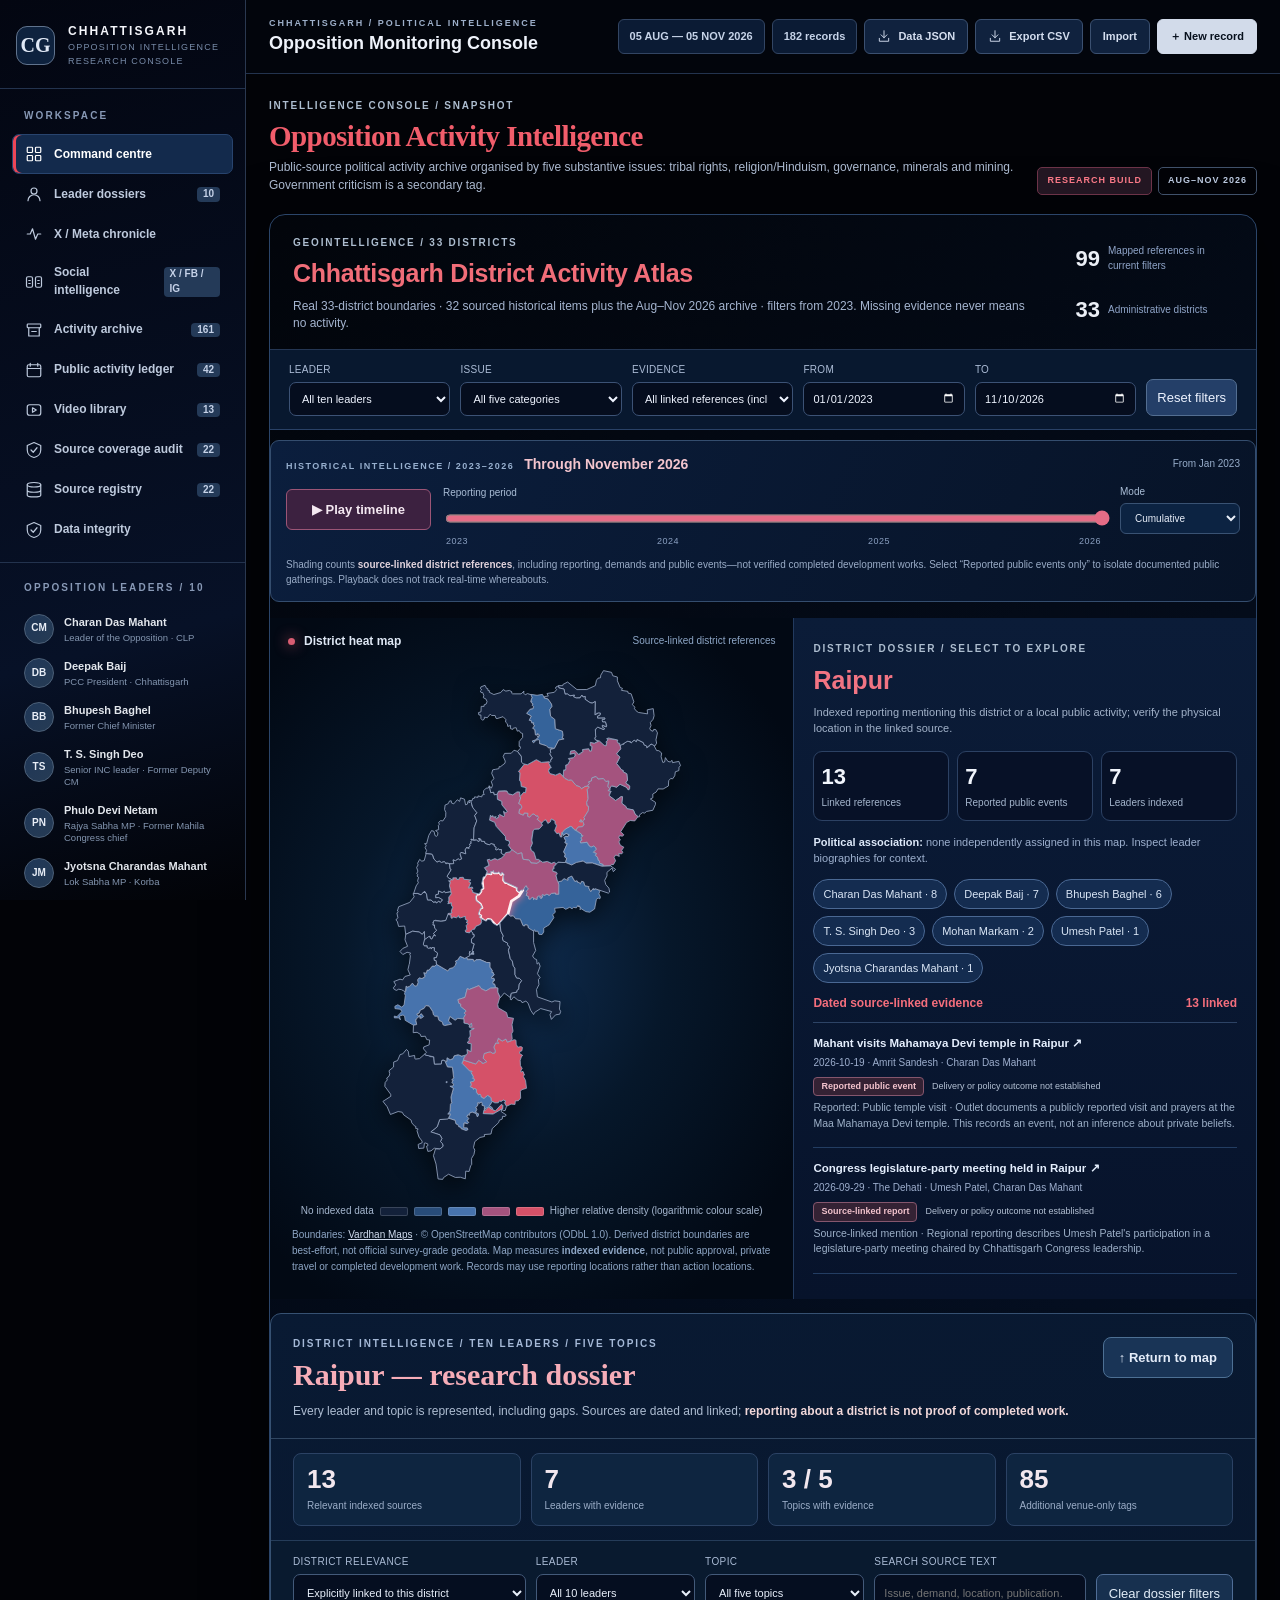
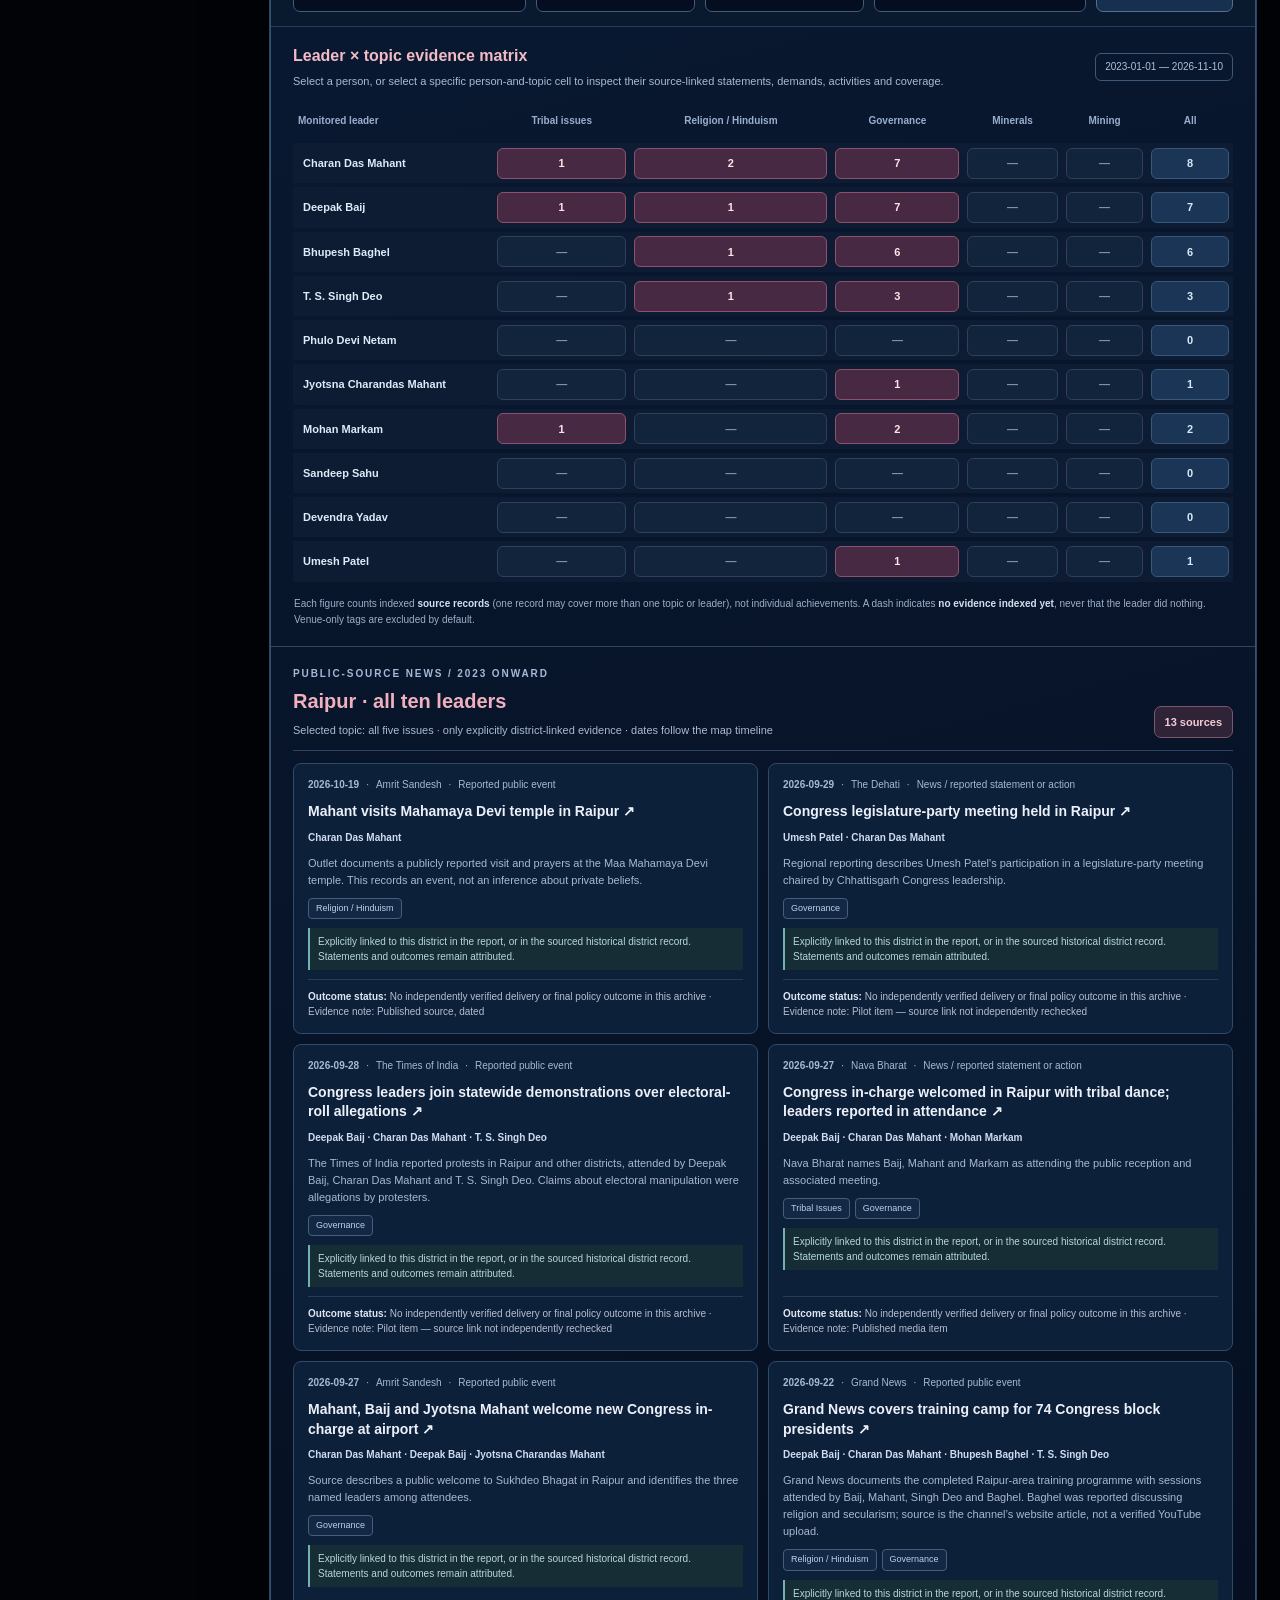
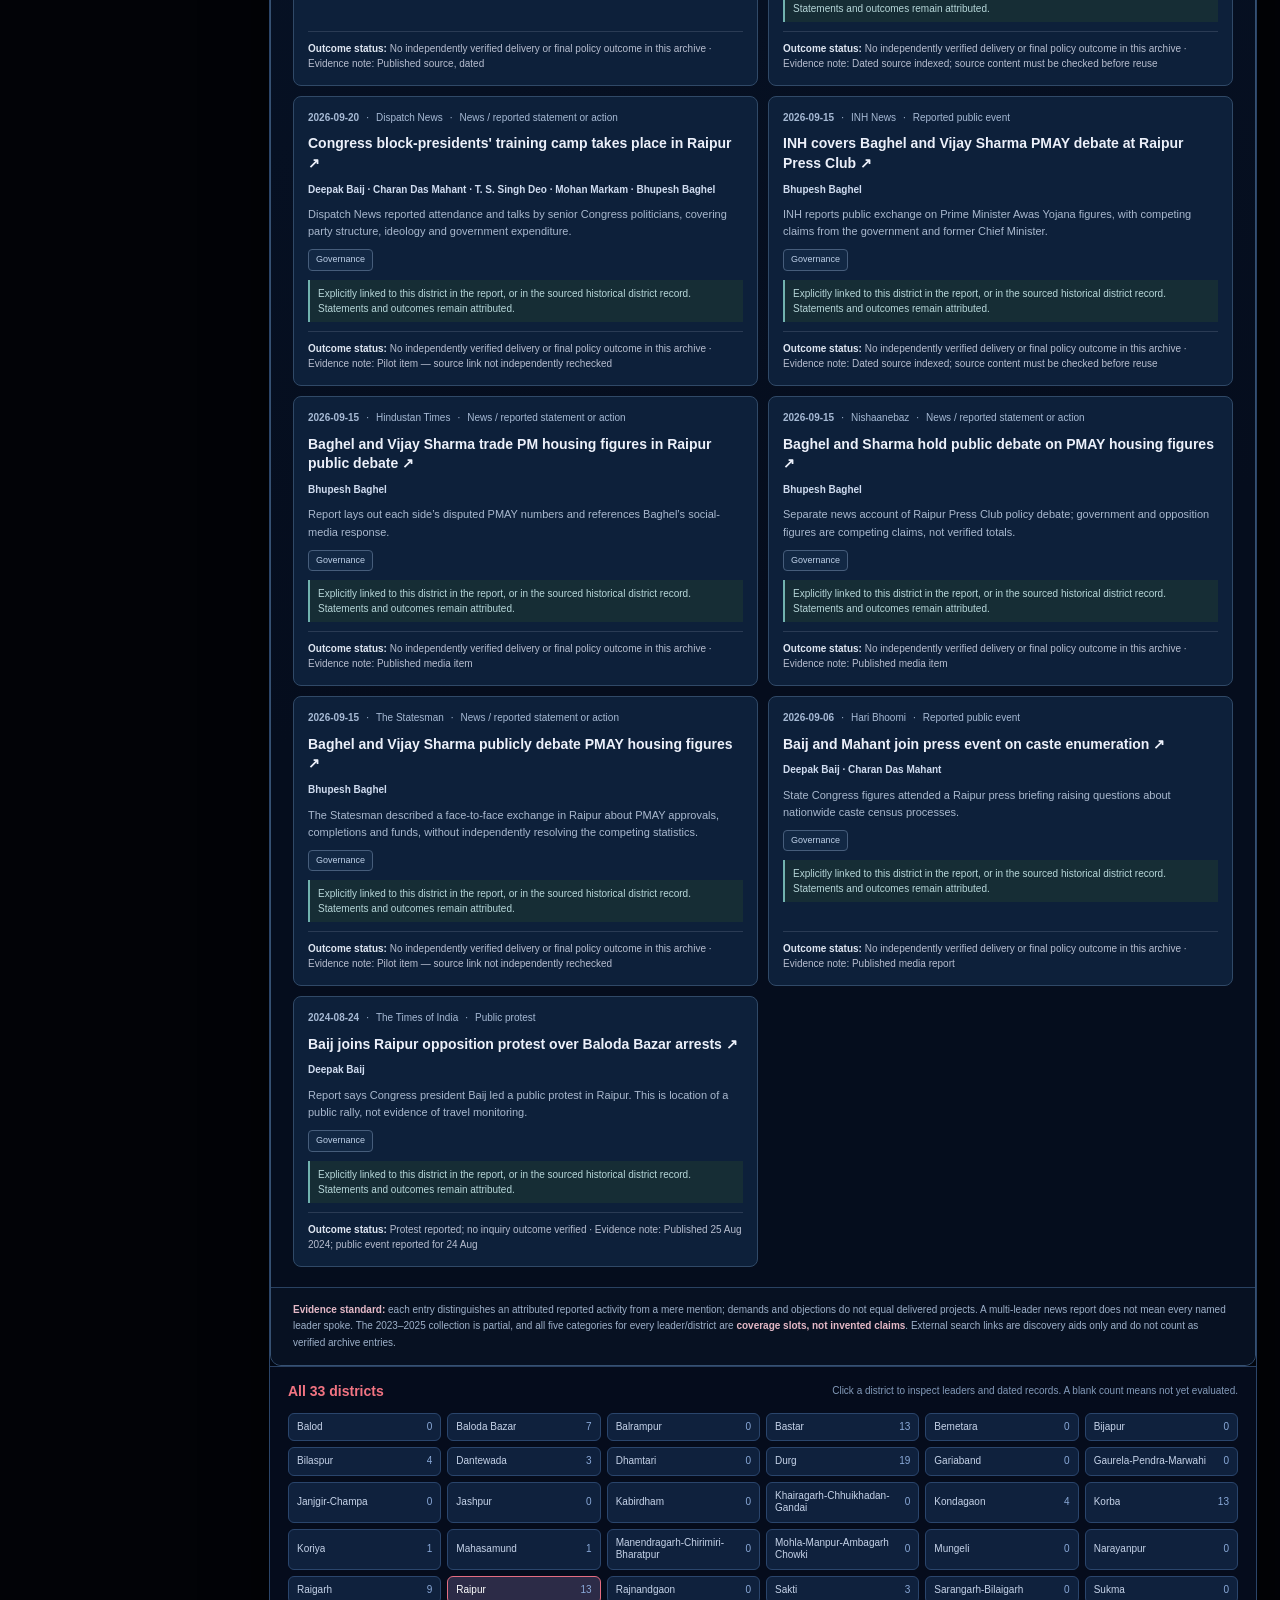
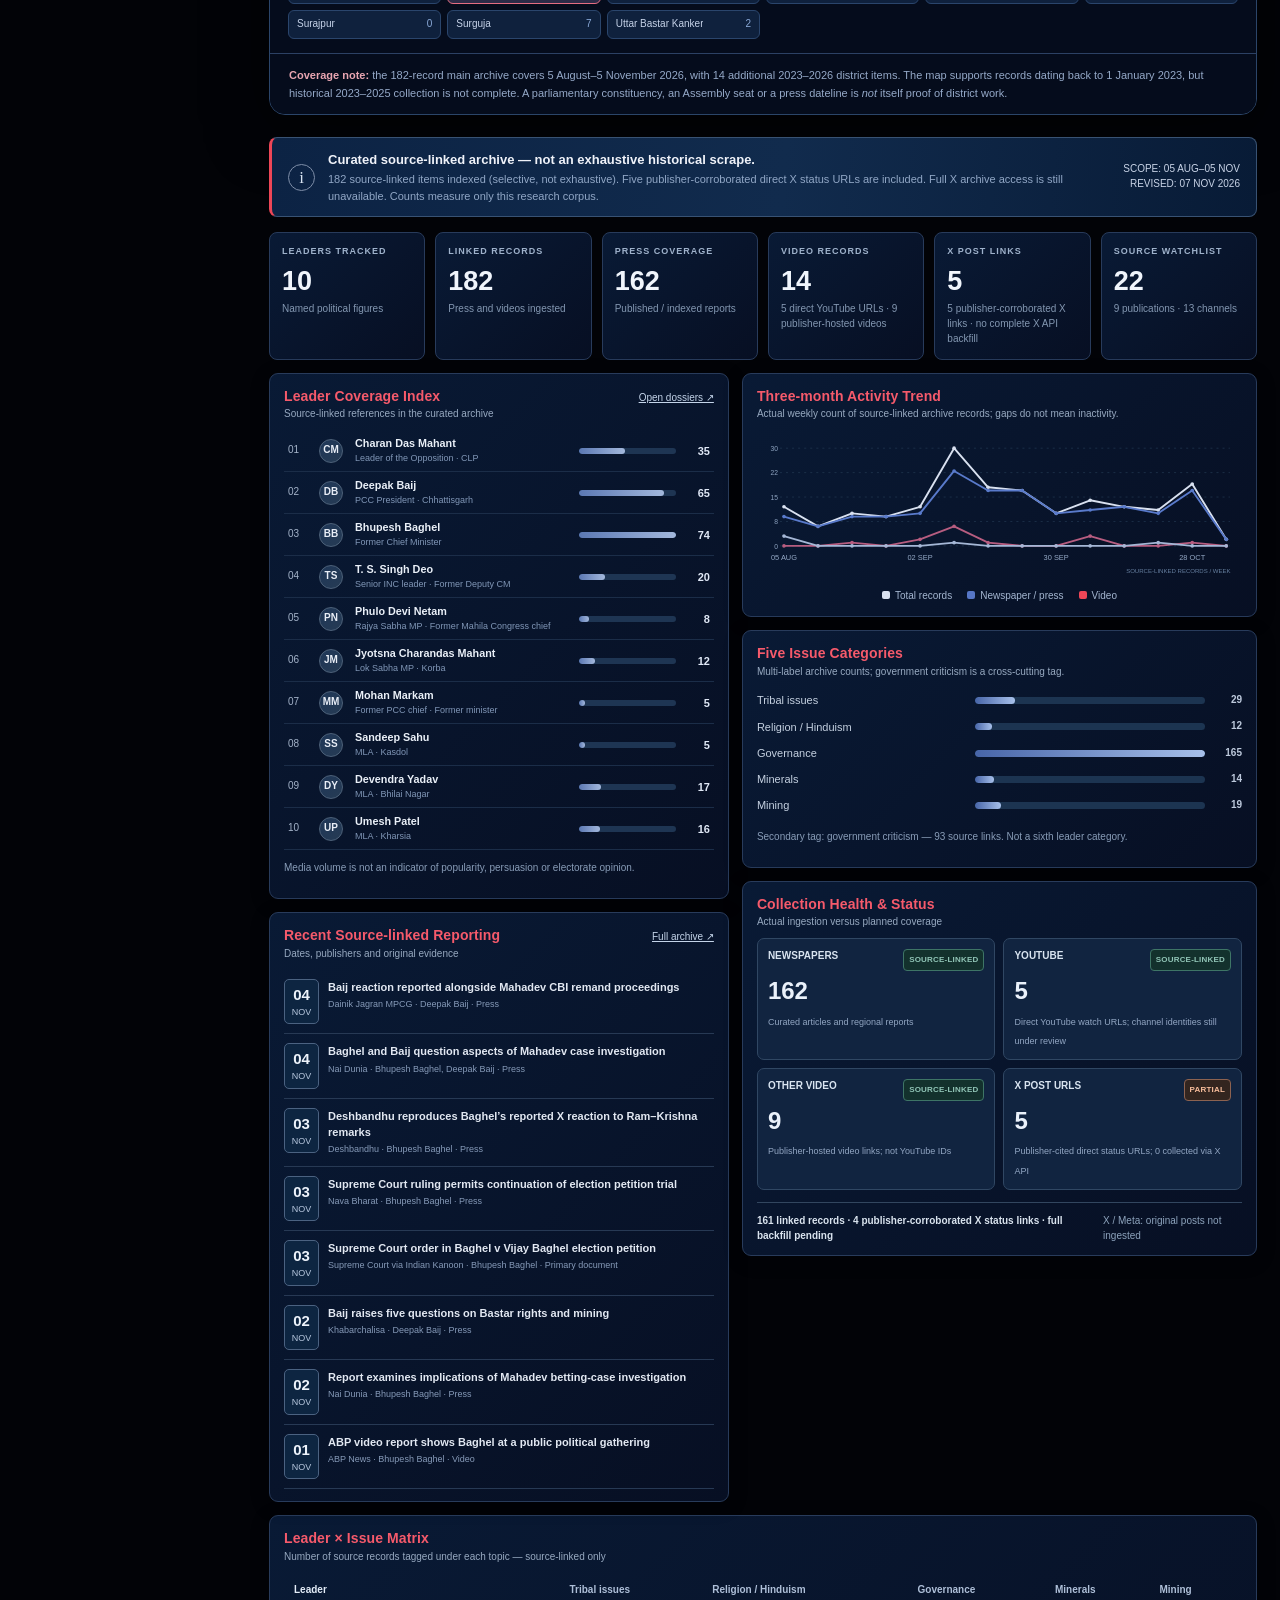
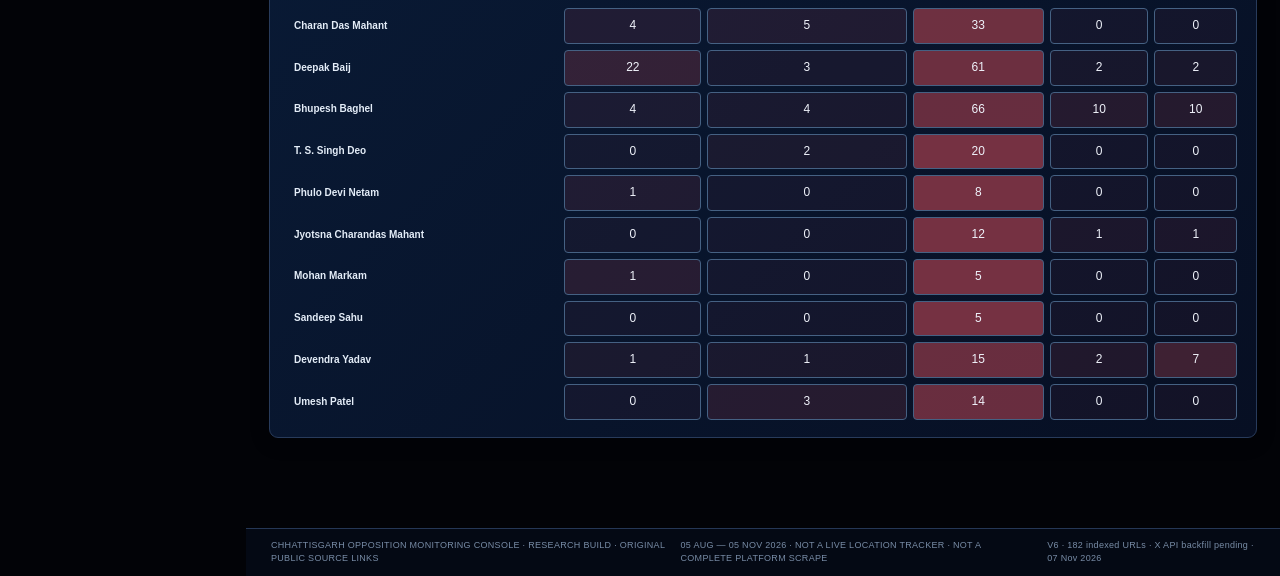
==== commit eda16c86: "ui: replace empty-first Meta view with cross-platform X/Facebook/Instagram evidence console" ====
--- a/index.html
+++ b/index.html
@@ -275,8 +275,68 @@
 .meta-method b{color:#d6e5f9}
 @media(max-width:950px){.meta-metrics{grid-template-columns:repeat(2,minmax(0,1fr))}.meta-post-grid,.meta-accounts{grid-template-columns:1fr}}
 @media(max-width:520px){.meta-account-links{grid-template-columns:1fr 1fr}.meta-panel-head,.meta-content,.meta-import{padding:12px}.meta-accounts,.meta-leads{padding:0 12px 12px}.meta-metrics{gap:7px}.meta-metric{padding:9px}.meta-metric strong{font-size:23px}.meta-filterbar{padding:10px}}
+</style><style id="cgSocialEvidenceV11">
+/* V11 evidence-first social intelligence */
+.si-panel{border:1px solid #324963;background:linear-gradient(148deg,#0c1e38,#070f20);border-radius:10px;margin:0 0 16px;overflow:hidden;min-width:0}
+.si-intro{display:flex;align-items:flex-start;justify-content:space-between;gap:15px;padding:23px 22px 18px;border-bottom:1px solid #314866;background:radial-gradient(circle at 88% 10%,#3a2540 0%,#0a1d34 37%,#081323 90%)}
+.si-kicker{font-size:9px;color:#b1bfd5;letter-spacing:2px;font-weight:850}
+.si-intro h2{font:700 clamp(21px,2.5vw,28px) Georgia,serif;color:#f7b0bd;margin:5px 0 8px}
+.si-intro p{font-size:11px;max-width:780px;line-height:1.65;color:#afc0d6;margin:0}
+.si-intro p b{color:#e6d7e4}
+.si-intro-side{border:1px solid #5c5470;border-radius:8px;background:#2b263a;padding:10px 12px;min-width:140px;max-width:210px;display:grid;gap:5px}
+.si-intro-side b{color:#f2dce8;font-size:11px}
+.si-intro-side span{color:#afb2ce;font-size:10px;line-height:1.4}
+.si-kpis{display:grid;grid-template-columns:repeat(4,minmax(0,1fr));gap:10px;padding:15px 20px;border-bottom:1px solid #273c57}
+.si-kpis>div{padding:13px;background:#102440;border:1px solid #355071;border-radius:8px}
+.si-kpis strong{display:block;font-size:27px;color:#f5dbe2;line-height:1.1}
+.si-kpis span{display:block;margin-top:4px;color:#a7bad3;font-size:10px}
+.si-controls{display:flex;flex-wrap:wrap;align-items:end;gap:9px;padding:13px 20px;background:#08172b;border-bottom:1px solid #30445f}
+.si-controls label{font-size:10px;color:#adc2d9;letter-spacing:.4px;text-transform:uppercase;display:grid;gap:4px;flex:1 1 132px;min-width:0}
+.si-controls .si-search{flex:1.5 1 220px}
+.si-controls input,.si-controls select{color:#e9f0fb;border:1px solid #3d5675;background:#060f20;border-radius:6px;padding:8px 9px;min-height:35px;width:100%;font-size:11px;color-scheme:dark}
+.si-controls button{background:#243f63;color:#e6efff;border:1px solid #53719a;border-radius:7px;padding:9px 14px;min-height:35px}
+.si-controls input:focus,.si-controls select:focus{outline:2px solid #cb6683;outline-offset:2px}
+.si-feed-title{display:flex;align-items:end;justify-content:space-between;gap:14px;padding:15px 20px 10px}
+.si-feed-title h3{color:#f3acba;font-size:16px;margin:0 0 3px}
+.si-feed-title p{color:#98acc9;font-size:10px;margin:0}
+.si-feed-title strong{font-size:11px;color:#f1cad7;border:1px solid #805671;padding:6px 9px;border-radius:6px;white-space:nowrap}
+.si-feed{display:grid;grid-template-columns:repeat(2,minmax(0,1fr));gap:10px;padding:8px 20px 16px}
+.si-card{background:#0d203a;border:1px solid #344a67;border-radius:8px;padding:15px;display:flex;flex-direction:column;gap:8px;min-width:0}
+.si-card:hover{border-color:#7990b2}
+.si-card .si-source-badge{display:inline-flex;width:fit-content;border:1px solid #866277;background:#2f253a;color:#f3bdc9;border-radius:4px;padding:3px 7px;font-size:9px;font-weight:750}
+.si-card .si-source-badge.si-x{background:#1b344b;border-color:#4d7b9b;color:#cce8ff}
+.si-card .si-meta{font-size:10px;color:#b2c2da;display:flex;flex-wrap:wrap;gap:7px}
+.si-card h3{font-size:14px;color:#f0f2fa;line-height:1.36;margin:0}
+.si-card p{color:#a9b9cf;font-size:11px;line-height:1.58;margin:0;flex:1}
+.si-card a{display:inline-block;width:fit-content;color:#f1b4c2;font-size:11px;text-decoration:underline}
+.si-card .si-card-links{display:flex;flex-wrap:wrap;gap:9px}
+.si-card .si-tags{display:flex;flex-wrap:wrap;gap:5px}
+.si-card .si-tags span{border:1px solid #405978;background:#152b49;border-radius:4px;padding:3px 6px;color:#bcd2eb;font-size:9px}
+.si-card .si-verification{color:#aaafc6;border-top:1px solid #293c58;padding-top:7px;font-size:10px;line-height:1.5}
+.si-card.si-empty{grid-column:1/-1}
+.si-integrity{padding:12px 20px;color:#9aaec7;font-size:10px;line-height:1.65;background:#060e1d;border-top:1px solid #30435b;margin:0}
+.si-integrity b{color:#f3c5d2}
+.si-more{display:block;margin:0 auto 14px;border:1px solid #6a7294;background:#27314e;color:#ecf3fd;border-radius:8px;padding:9px 18px}
+.si-more[hidden]{display:none}
+.si-account-panel{padding:0}.si-account-panel summary{display:flex;align-items:center;justify-content:space-between;gap:10px;cursor:pointer;padding:17px 20px;color:#f0c6d3;font-size:13px}
+.si-account-panel summary span{font-size:10px;color:#aabbd1;font-weight:normal}
+.si-account-panel details[open] summary{border-bottom:1px solid #304760}
+.si-accounts-note{font-size:11px;color:#99adca;margin:10px 20px}
+.si-accounts{display:grid;grid-template-columns:repeat(2,minmax(0,1fr));gap:10px;padding:10px 20px 17px}
+.si-account{border:1px solid #314765;background:#11243e;border-radius:8px;padding:12px;min-width:0}
+.si-account>strong{display:block;color:#e8effa;margin-bottom:8px;font-size:11px}
+.si-account .si-acc-platforms{display:grid;grid-template-columns:repeat(3,minmax(0,1fr));gap:6px}
+.si-acc-platforms>div{padding:7px;border:1px solid #364861;border-radius:5px;min-width:0;color:#9dafc7;font-size:9px}
+.si-acc-platforms b,.si-acc-platforms a{display:block;margin-bottom:5px}
+.si-acc-platforms b{color:#eadce8}
+.si-acc-platforms a{color:#c4e0ff;overflow-wrap:anywhere;text-decoration:underline}
+.si-refresh-note{padding:14px 20px;font-size:10px;color:#acbdd2;line-height:1.6}
+.si-refresh-note strong{display:block;color:#f1c4d0;font-size:12px;margin-bottom:4px}
+.si-refresh-note p{margin:0}
+@media(max-width:1100px){.si-feed,.si-accounts{grid-template-columns:1fr}}
+@media(max-width:650px){.si-intro{flex-direction:column;padding:15px}.si-intro-side{max-width:none;width:100%}.si-kpis{grid-template-columns:repeat(2,minmax(0,1fr));padding:10px}.si-kpis>div{padding:10px}.si-controls{padding:10px}.si-feed{padding:8px 12px 12px}.si-accounts{padding:10px}.si-account .si-acc-platforms{grid-template-columns:1fr 1fr}.si-account-panel summary{flex-wrap:wrap}}
 </style></head>
-<body><div class="shell"><aside class="sidebar"><div class="brand"><div class="brandmark">CG</div><div><b>CHHATTISGARH</b><small>OPPOSITION INTELLIGENCE<br/>RESEARCH CONSOLE</small></div></div><div class="sidebar-section"><p class="sidecap">WORKSPACE</p><nav class="navlinks"><a class="side-link" data-nav="command" href="#command"><svg aria-hidden="true" class="ic" viewbox="0 0 24 24"><rect height="7" rx="1" width="7" x="3" y="3"></rect><rect height="7" rx="1" width="7" x="14" y="3"></rect><rect height="7" rx="1" width="7" x="3" y="14"></rect><rect height="7" rx="1" width="7" x="14" y="14"></rect></svg><span>Command centre</span></a><a class="side-link" data-nav="dossiers" href="#dossiers"><svg aria-hidden="true" class="ic" viewbox="0 0 24 24"><circle cx="12" cy="8" r="4"></circle><path d="M4 21a8 8 0 0 1 16 0"></path></svg><span>Leader dossiers</span><i>10</i></a><a class="side-link" data-nav="social" href="#social"><svg aria-hidden="true" class="ic" viewbox="0 0 24 24"><path d="M3 12h4l3-7 4 14 3-7h4"></path></svg><span>X / Meta chronicle</span></a><a class="side-link" data-nav="meta" href="#meta"><svg aria-hidden="true" class="ic" viewBox="0 0 24 24"><rect x="2" y="5" width="8" height="14" rx="2"></rect><rect x="14" y="5" width="8" height="14" rx="2"></rect><path d="M5 10h2M17 10h2M5 14h2M17 14h2"></path></svg><span>Meta post archive</span><i>FB / IG</i></a><a class="side-link" data-nav="archive" href="#archive"><svg aria-hidden="true" class="ic" viewbox="0 0 24 24"><rect height="5" rx="1" width="18" x="3" y="4"></rect><path d="M5 9v11h14V9M9 14h6"></path></svg><span>Activity archive</span><i>161</i></a><a class="side-link" data-nav="events" href="#events"><svg aria-hidden="true" class="ic" viewbox="0 0 24 24"><rect height="16" rx="2" width="18" x="3" y="5"></rect><path d="M7 3v4M17 3v4M3 10h18"></path></svg><span>Public activity ledger</span><i>42</i></a><a class="side-link" data-nav="video" href="#video"><svg aria-hidden="true" class="ic" viewbox="0 0 24 24"><rect height="14" rx="3" width="18" x="3" y="5"></rect><path d="m10 9 5 3-5 3z"></path></svg><span>Video library</span><i>13</i></a><a class="side-link" data-nav="audit" href="#audit"><svg aria-hidden="true" class="ic" viewbox="0 0 24 24"><path d="m12 2 9 4v6c0 5-4 9-9 10-5-1-9-5-9-10V6zM8 12l3 3 5-6"></path></svg><span>Source coverage audit</span><i>22</i></a><a class="side-link" data-nav="sources" href="#sources"><svg aria-hidden="true" class="ic" viewbox="0 0 24 24"><ellipse cx="12" cy="5" rx="9" ry="3"></ellipse><path d="M3 5v14c0 3 18 3 18 0V5M3 12c0 4 18 4 18 0"></path></svg><span>Source registry</span><i>22</i></a><a class="side-link" data-nav="quality" href="#quality"><svg aria-hidden="true" class="ic" viewbox="0 0 24 24"><path d="m12 2 9 4v6c0 5-4 9-9 10-5-1-9-5-9-10V6zM8 12l3 3 5-6"></path></svg><span>Data integrity</span></a></nav></div><div class="sidebar-section watchlist"><p class="sidecap">OPPOSITION LEADERS / 10</p><a class="watchperson" data-go-leader="Charan Das Mahant" href="#dossiers"><span class="roundel">CM</span><span><b>Charan Das Mahant</b><small>Leader of the Opposition · CLP</small></span></a><a class="watchperson" data-go-leader="Deepak Baij" href="#dossiers"><span class="roundel">DB</span><span><b>Deepak Baij</b><small>PCC President · Chhattisgarh</small></span></a><a class="watchperson" data-go-leader="Bhupesh Baghel" href="#dossiers"><span class="roundel">BB</span><span><b>Bhupesh Baghel</b><small>Former Chief Minister</small></span></a><a class="watchperson" data-go-leader="T. S. Singh Deo" href="#dossiers"><span class="roundel">TS</span><span><b>T. S. Singh Deo</b><small>Senior INC leader · Former Deputy CM</small></span></a><a class="watchperson" data-go-leader="Phulo Devi Netam" href="#dossiers"><span class="roundel">PN</span><span><b>Phulo Devi Netam</b><small>Rajya Sabha MP · Former Mahila Congress chief</small></span></a><a class="watchperson" data-go-leader="Jyotsna Charandas Mahant" href="#dossiers"><span class="roundel">JM</span><span><b>Jyotsna Charandas Mahant</b><small>Lok Sabha MP · Korba</small></span></a><a class="watchperson" data-go-leader="Mohan Markam" href="#dossiers"><span class="roundel">MM</span><span><b>Mohan Markam</b><small>Former PCC chief · Former minister</small></span></a><a class="watchperson" data-go-leader="Sandeep Sahu" href="#dossiers"><span class="roundel">SS</span><span><b>Sandeep Sahu</b><small>MLA · Kasdol</small></span></a><a class="watchperson" data-go-leader="Devendra Yadav" href="#dossiers"><span class="roundel">DY</span><span><b>Devendra Yadav</b><small>MLA · Bhilai Nagar</small></span></a><a class="watchperson" data-go-leader="Umesh Patel" href="#dossiers"><span class="roundel">UP</span><span><b>Umesh Patel</b><small>MLA · Kharsia</small></span></a></div><div class="sidefoot"><b><span class="dotlive"></span> RETROSPECTIVE / PARTIAL</b>05 Aug–05 Nov 2026<br/>Source-linked records; X historical posts not backfilled.</div></aside><div class="app"><header class="topbar"><div class="topbrand"><div class="smallcaps">CHHATTISGARH / POLITICAL INTELLIGENCE</div><strong>Opposition Monitoring Console</strong></div><div class="toolbar"><span class="period">05 AUG — 05 NOV 2026</span><span class="period" id="recordCount">182 records</span><button class="action" id="exportJSON"><svg aria-hidden="true" class="ic" viewbox="0 0 24 24"><path d="M12 3v12m-5-5 5 5 5-5M4 16v5h16v-5"></path></svg> Data JSON</button><button class="action" id="exportCSV"><svg aria-hidden="true" class="ic" viewbox="0 0 24 24"><path d="M12 3v12m-5-5 5 5 5-5M4 16v5h16v-5"></path></svg> Export CSV</button><button class="action" id="importBtn">Import</button><button class="action primary" id="newRecord">＋ New record</button></div></header><main class="content">
+<body><div class="shell"><aside class="sidebar"><div class="brand"><div class="brandmark">CG</div><div><b>CHHATTISGARH</b><small>OPPOSITION INTELLIGENCE<br/>RESEARCH CONSOLE</small></div></div><div class="sidebar-section"><p class="sidecap">WORKSPACE</p><nav class="navlinks"><a class="side-link" data-nav="command" href="#command"><svg aria-hidden="true" class="ic" viewbox="0 0 24 24"><rect height="7" rx="1" width="7" x="3" y="3"></rect><rect height="7" rx="1" width="7" x="14" y="3"></rect><rect height="7" rx="1" width="7" x="3" y="14"></rect><rect height="7" rx="1" width="7" x="14" y="14"></rect></svg><span>Command centre</span></a><a class="side-link" data-nav="dossiers" href="#dossiers"><svg aria-hidden="true" class="ic" viewbox="0 0 24 24"><circle cx="12" cy="8" r="4"></circle><path d="M4 21a8 8 0 0 1 16 0"></path></svg><span>Leader dossiers</span><i>10</i></a><a class="side-link" data-nav="social" href="#social"><svg aria-hidden="true" class="ic" viewbox="0 0 24 24"><path d="M3 12h4l3-7 4 14 3-7h4"></path></svg><span>X / Meta chronicle</span></a><a class="side-link" data-nav="meta" href="#meta"><svg aria-hidden="true" class="ic" viewBox="0 0 24 24"><rect x="2" y="5" width="8" height="14" rx="2"></rect><rect x="14" y="5" width="8" height="14" rx="2"></rect><path d="M5 10h2M17 10h2M5 14h2M17 14h2"></path></svg><span>Social intelligence</span><i>X / FB / IG</i></a><a class="side-link" data-nav="archive" href="#archive"><svg aria-hidden="true" class="ic" viewbox="0 0 24 24"><rect height="5" rx="1" width="18" x="3" y="4"></rect><path d="M5 9v11h14V9M9 14h6"></path></svg><span>Activity archive</span><i>161</i></a><a class="side-link" data-nav="events" href="#events"><svg aria-hidden="true" class="ic" viewbox="0 0 24 24"><rect height="16" rx="2" width="18" x="3" y="5"></rect><path d="M7 3v4M17 3v4M3 10h18"></path></svg><span>Public activity ledger</span><i>42</i></a><a class="side-link" data-nav="video" href="#video"><svg aria-hidden="true" class="ic" viewbox="0 0 24 24"><rect height="14" rx="3" width="18" x="3" y="5"></rect><path d="m10 9 5 3-5 3z"></path></svg><span>Video library</span><i>13</i></a><a class="side-link" data-nav="audit" href="#audit"><svg aria-hidden="true" class="ic" viewbox="0 0 24 24"><path d="m12 2 9 4v6c0 5-4 9-9 10-5-1-9-5-9-10V6zM8 12l3 3 5-6"></path></svg><span>Source coverage audit</span><i>22</i></a><a class="side-link" data-nav="sources" href="#sources"><svg aria-hidden="true" class="ic" viewbox="0 0 24 24"><ellipse cx="12" cy="5" rx="9" ry="3"></ellipse><path d="M3 5v14c0 3 18 3 18 0V5M3 12c0 4 18 4 18 0"></path></svg><span>Source registry</span><i>22</i></a><a class="side-link" data-nav="quality" href="#quality"><svg aria-hidden="true" class="ic" viewbox="0 0 24 24"><path d="m12 2 9 4v6c0 5-4 9-9 10-5-1-9-5-9-10V6zM8 12l3 3 5-6"></path></svg><span>Data integrity</span></a></nav></div><div class="sidebar-section watchlist"><p class="sidecap">OPPOSITION LEADERS / 10</p><a class="watchperson" data-go-leader="Charan Das Mahant" href="#dossiers"><span class="roundel">CM</span><span><b>Charan Das Mahant</b><small>Leader of the Opposition · CLP</small></span></a><a class="watchperson" data-go-leader="Deepak Baij" href="#dossiers"><span class="roundel">DB</span><span><b>Deepak Baij</b><small>PCC President · Chhattisgarh</small></span></a><a class="watchperson" data-go-leader="Bhupesh Baghel" href="#dossiers"><span class="roundel">BB</span><span><b>Bhupesh Baghel</b><small>Former Chief Minister</small></span></a><a class="watchperson" data-go-leader="T. S. Singh Deo" href="#dossiers"><span class="roundel">TS</span><span><b>T. S. Singh Deo</b><small>Senior INC leader · Former Deputy CM</small></span></a><a class="watchperson" data-go-leader="Phulo Devi Netam" href="#dossiers"><span class="roundel">PN</span><span><b>Phulo Devi Netam</b><small>Rajya Sabha MP · Former Mahila Congress chief</small></span></a><a class="watchperson" data-go-leader="Jyotsna Charandas Mahant" href="#dossiers"><span class="roundel">JM</span><span><b>Jyotsna Charandas Mahant</b><small>Lok Sabha MP · Korba</small></span></a><a class="watchperson" data-go-leader="Mohan Markam" href="#dossiers"><span class="roundel">MM</span><span><b>Mohan Markam</b><small>Former PCC chief · Former minister</small></span></a><a class="watchperson" data-go-leader="Sandeep Sahu" href="#dossiers"><span class="roundel">SS</span><span><b>Sandeep Sahu</b><small>MLA · Kasdol</small></span></a><a class="watchperson" data-go-leader="Devendra Yadav" href="#dossiers"><span class="roundel">DY</span><span><b>Devendra Yadav</b><small>MLA · Bhilai Nagar</small></span></a><a class="watchperson" data-go-leader="Umesh Patel" href="#dossiers"><span class="roundel">UP</span><span><b>Umesh Patel</b><small>MLA · Kharsia</small></span></a></div><div class="sidefoot"><b><span class="dotlive"></span> RETROSPECTIVE / PARTIAL</b>05 Aug–05 Nov 2026<br/>Source-linked records; X historical posts not backfilled.</div></aside><div class="app"><header class="topbar"><div class="topbrand"><div class="smallcaps">CHHATTISGARH / POLITICAL INTELLIGENCE</div><strong>Opposition Monitoring Console</strong></div><div class="toolbar"><span class="period">05 AUG — 05 NOV 2026</span><span class="period" id="recordCount">182 records</span><button class="action" id="exportJSON"><svg aria-hidden="true" class="ic" viewbox="0 0 24 24"><path d="M12 3v12m-5-5 5 5 5-5M4 16v5h16v-5"></path></svg> Data JSON</button><button class="action" id="exportCSV"><svg aria-hidden="true" class="ic" viewbox="0 0 24 24"><path d="M12 3v12m-5-5 5 5 5-5M4 16v5h16v-5"></path></svg> Export CSV</button><button class="action" id="importBtn">Import</button><button class="action primary" id="newRecord">＋ New record</button></div></header><main class="content">
 <section class="view active" id="command"><div class="hero"><div><div class="eyebrow">INTELLIGENCE CONSOLE / SNAPSHOT</div><h1>Opposition Activity Intelligence</h1><p>Public-source political activity archive organised by five substantive issues: tribal rights, religion/Hinduism, governance, minerals and mining. Government criticism is a secondary tag.</p></div><div class="tagset"><span class="tag highlight">RESEARCH BUILD</span><span class="tag">AUG–NOV 2026</span></div></div>
 
 <section id="cg-map-hub" class="cg-map-hub" aria-label="Chhattisgarh district political intelligence map">
@@ -432,8 +492,42 @@
 
 <section class="view" id="meta" aria-label="Facebook and Instagram intelligence archive">
  <div class="meta-shell">
-  <div class="meta-top"><div><div class="eyebrow">SOCIAL INTELLIGENCE / META RESEARCH</div><h1>Facebook &amp; Instagram Archive</h1><p>Ten Chhattisgarh political leaders · original posts only · date, publisher identity, five-issue classification and original permalink provenance. Separate from the X chronicle and the 182-record newspaper archive.</p></div><div class="meta-daterange">05 AUG — 05 NOV 2026</div></div>
-  <div class="meta-important"><strong>Collection status: historical Meta corpus not yet verified.</strong> Direct public Facebook access returned a temporary block, and indexed Instagram results did not provide a complete dated feed. This tab does <strong>not</strong> claim 90 days of posts have been scraped. It preserves ten leader profiles per platform and supports validated, source-linked records supplied through permitted access or documented exports. No login evasion, stealth fingerprinting or robots.txt bypass is used.</div>
+  <div class="meta-top"><div><div class="eyebrow">SOCIAL INTELLIGENCE / META RESEARCH</div><h1>Social Intelligence · X / Facebook / Instagram</h1><p>A sourced political-publication intelligence terminal covering all ten leaders and five substantive issues. Original X status permalinks are separated from journalist-attributed platform discussions; unverified Facebook and Instagram material is never presented as an authenticated original post.</p></div><div class="meta-daterange">05 AUG — 05 NOV 2026</div></div>
+
+  <section class="si-panel" id="siEvidenceHub" aria-label="X Facebook and Instagram cross-platform evidence archive">
+   <div class="si-intro"><div><span class="si-kicker">SOURCE-LINKED SOCIAL SIGNALS / HISTORICAL AND ROLLING</span><h2>Public statements, posts &amp; reporting</h2><p>Research evidence first. The archive shows publisher-corroborated <b>X post permalinks</b>, independently labelled <b>press accounts of social statements</b>, and separately listed platform profiles. Nothing is presented as a verified Meta post without an original permalink and timestamp.</p></div><div class="si-intro-side"><b id="siRefreshStatus">Indexed collection</b><span id="siRefreshTime">Last reviewed 10 Nov 2026</span></div></div>
+   <div class="si-kpis">
+     <div><strong id="siXCount">5</strong><span>Publisher-corroborated X links</span></div>
+     <div><strong id="siPressCount">14</strong><span>Press-led social references</span></div>
+     <div><strong id="siMetaCount">0</strong><span>Authenticated Meta posts</span></div>
+     <div><strong>10</strong><span>Opposition leaders tracked</span></div>
+   </div>
+   <div class="si-controls" role="group" aria-label="Filter social evidence">
+    <label>Evidence<select id="siKind"><option value="all">All available signals</option><option value="x">Original X status links</option><option value="press">Press reporting / leads</option><option value="meta">Facebook / Instagram mentions</option></select></label>
+    <label>Leader<select id="siLeader"><option value="all">All 10 leaders</option></select></label>
+    <label>Platform<select id="siPlatform"><option value="all">All platforms</option><option value="X">X / Twitter</option><option value="Facebook">Facebook</option><option value="Instagram">Instagram</option><option value="Social / unconfirmed">Unspecified social platform</option></select></label>
+    <label>Issue<select id="siTopic"><option value="all">All five topics</option></select></label>
+    <label>From<input id="siFrom" type="date" value="2026-08-05" min="2026-08-05"></label>
+    <label>To<input id="siTo" type="date" value="2026-11-10" min="2026-08-05"></label>
+    <label class="si-search">Search<input id="siQuery" type="search" autocomplete="off" placeholder="Tribal rights, mining, housing, publisher…"></label>
+    <button id="siReset" type="button">Reset</button>
+   </div>
+   <div class="si-feed-title"><div><h3>Evidence ledger</h3><p>Every card links to its original status or reporting publisher. A newspaper citing a post is not itself that post.</p></div><strong id="siMatches" aria-live="polite">19 signals</strong></div>
+   <div class="si-feed" id="siEvidenceList">
+     <article class="si-card"><span class="si-source-badge">X · Publisher-linked original status</span><h3>Bhupesh Baghel: public PMAY debate response</h3><p>Original X permalink was embedded by a publisher. Full first-party X retrieval remains unavailable.</p><a href="https://x.com/bhupeshbaghel/status/2099766655392116964" target="_blank" rel="noopener noreferrer">Open X status ↗</a></article>
+     <article class="si-card"><span class="si-source-badge">X · Publisher-linked original status</span><h3>Deepak Baij: Adivasi culture and identity</h3><p>Source-linked original X status from August 2026, separately corroborated by reporting.</p><a href="https://x.com/DeepakBaijINC/status/2086769976183230616" target="_blank" rel="noopener noreferrer">Open X status ↗</a></article>
+   </div>
+   <button type="button" id="siMore" class="si-more" hidden>Show more sources</button>
+   <p class="si-integrity"><b>Evidence distinction:</b> “X permalink” means an original status URL quoted or embedded by a publisher; it does not certify direct API retrieval. “Press lead” denotes a secondary report, not a post in the author’s account. A missing source means not yet collected. Any updated discovery feed is a lead until reviewed.</p>
+  </section>
+  <section class="si-panel si-account-panel" aria-label="Public platform account directories">
+   <details id="siAccountsDetails"><summary><b>Original account directories: X, Facebook, Instagram</b><span>10 leaders · 30 platform slots · expand to view candidate links</span></summary>
+    <p class="si-accounts-note">Publicly referenced account handles are not necessarily verified official identities; check the original site. Links with no trusted identity are left blank, not guessed.</p>
+    <div id="siAccountDirectory" class="si-accounts"></div>
+   </details>
+  </section>
+  <section class="si-panel si-refresh-note"><strong>Collection pipeline</strong><p>Publicly indexed press-discovery leads are periodically checked and deduplicated; approved, token-authenticated X API collection can be enabled where available. Facebook and Instagram historical organic posts require authorized original-source access or exports. No stealth evasion, CAPTCHA bypass, or invented accounts.</p></section>
+  <div class="meta-important"><strong>Meta primary-post status: historical Facebook / Instagram corpus not independently verified.</strong> Direct public Facebook access returned a temporary block, and indexed Instagram results did not provide a complete dated feed. This tab does <strong>not</strong> claim 90 days of posts have been scraped. It preserves ten leader profiles per platform and supports validated, source-linked records supplied through permitted access or documented exports. No login evasion, stealth fingerprinting or robots.txt bypass is used.</div>
   <div class="meta-metrics">
    <div class="meta-metric"><strong id="metaOriginalCount">0</strong><span>Original public posts in site dataset</span></div>
    <div class="meta-metric"><strong id="metaLocalCount">0</strong><span>Locally imported post links · unverified</span></div>
@@ -441,7 +535,7 @@
    <div class="meta-metric"><strong id="metaAccountRefCount">—</strong><span>Externally referenced candidate profiles</span></div>
   </div>
   <section class="meta-panel" aria-label="Meta posts archive">
-   <div class="meta-panel-head"><div><h2>Public post ledger</h2><p>First-party post permalinks must carry a leader, platform and date within 5 August–5 November. Imported links are not independently verified.</p></div><span id="metaFilteredCount" class="meta-pill">0 matches</span></div>
+   <div class="meta-panel-head"><div><h2>Authenticated Meta post ledger</h2><p>First-party Facebook / Instagram post URLs require leader, date and attribution within 5 August–5 November 2026. No synthetic posts or press-as-original records.</p></div><span id="metaFilteredCount" class="meta-pill">0 matches</span></div>
    <div class="meta-filterbar">
     <label>Leader<select id="metaLeader"><option value="all">All ten leaders</option></select></label>
     <label>Platform<select id="metaPlatform"><option value="all">Facebook + Instagram</option><option value="Facebook">Facebook</option><option value="Instagram">Instagram</option></select></label>
@@ -454,7 +548,7 @@
    <div class="meta-content"><div id="metaPostList" class="meta-post-grid"><div class="meta-empty"><strong>No independently verified post archive has been imported.</strong><p>Missing entries are collection gaps, not evidence of silence. Use the leader-account directory and import area below to add sourced original links.</p></div></div></div>
   </section>
   <section class="meta-panel">
-   <div class="meta-panel-head"><div><h2>All ten leaders — Facebook &amp; Instagram</h2><p>Twenty platform slots. A publicly referenced profile is a candidate identity, not a verified official account or source of a dated post.</p></div></div>
+   <div class="meta-panel-head"><div><h2>Facebook &amp; Instagram profile verification directory</h2><p>Research-only candidate account references. Expand the compact cross-platform directory above for quick access; no verified original Meta posts are implied.</p></div></div>
    <div class="meta-accounts" id="metaAccountDirectory"></div>
   </section>
   <section class="meta-panel">
@@ -581,6 +675,7 @@
 let n=0;document.querySelectorAll('[data-card]').forEach(x=>{const ok=x.dataset.leaders.split('|').includes(l)&&x.dataset.tags.split('|').includes(t);x.hidden=!ok;if(ok)n++});document.getElementById('matches').textContent=n+' matching records';history.replaceState(null,'','#archive');window.scrollTo(0,0)}));
 })();</script>
 <script id="cgMapHistoricData" type="application/json">[{"id":"CGH-0001","date":"2023-11-03","leaders":["Mohan Markam"],"platform":"Press","publisher":"The Indian Express","categories":["Tribal Issues","Governance"],"title":"Kondagaon campaign: Markam’s reported village outreach amid tribal concerns","summary":"A November 2023 political profile reports Markam's constituency campaign and tribal grievances. Campaign activity is not evidence of completed public works.","url":"https://indianexpress.com/article/political-pulse/ex-cong-state-chief-tribal-anger-divisions-within-bastar-seat-9012240/","district":"Kondagaon","event":"Reported election campaign","verification":"Published article, dated 3 Nov 2023","evidenceLevel":"publisher-report","scope":"district-history","actionType":"Campaign/outreach","outcomeStatus":"Campaign reported; no completed work verified"},{"id":"CGH-0002","date":"2024-01-07","leaders":["Deepak Baij"],"platform":"Press","publisher":"The Indian Express","categories":["Tribal Issues","Mining","Minerals","Governance"],"title":"Baij joins Hasdeo forest demonstration opposing Parsa coal mining","summary":"Report describes Baij joining a protest at Hariharpur, Surguja, calling for protection of forest rights and opposing mining. Statements are attributed claims, not independently verified findings.","url":"https://indianexpress.com/article/india/hasdeo-protest-heats-up-in-chhattisgarh-as-congress-targets-cm-9099341/","district":"Surguja","event":"Reported public protest","verification":"Published 8 Jan 2024; event 7 Jan","evidenceLevel":"publisher-report","scope":"district-history","actionType":"Public protest","outcomeStatus":"Advocacy reported; no government outcome verified"},{"id":"CGH-0003","date":"2024-03-14","leaders":["Jyotsna Charandas Mahant"],"platform":"Press","publisher":"Dainik Jagran","categories":["Governance","Mining"],"title":"Korba MP report card: questions, MPLADS proposals and mining-displacement demands","summary":"Report describes Jyotsna Mahant raising displacement/rehabilitation issues linked to SECL mines, railway and hospital requests, and proposed MPLADS works. Progress figures are a 2024 snapshot; proposals must not be read as completed projects.","url":"https://www.jagran.com/elections/lok-sabha-lok-sabha-election-2024-korba-congress-mp-jyotsana-mahant-report-card-development-works-still-pending-23674650.html","district":"Korba","event":"","verification":"Published 14 Mar 2024","evidenceLevel":"publisher-report","scope":"district-history","actionType":"Performance report","outcomeStatus":"Proposed works and claims; completion not independently verified"},{"id":"CGH-0004","date":"2024-08-02","leaders":["Phulo Devi Netam"],"platform":"Primary document","publisher":"Rajya Sabha Secretariat","categories":["Tribal Issues","Governance"],"title":"Netam raises proposal for multipurpose sports hall in Farsgaon, Kondagaon","summary":"Official Rajya Sabha debate records her request for a multipurpose hall at Farsgaon in Kondagaon district and archery support for indigenous and tribal sports. This is a parliamentary demand, not a completed construction.","url":"https://cms.rajyasabha.nic.in/UploadedFiles/Debates/OfficialDebatesDatewise/Floor/265/282024/20240802.pdf","district":"Kondagaon","event":"","verification":"Official proceedings, 2 Aug 2024, printed page 25","evidenceLevel":"primary-legislative-record","scope":"district-history","actionType":"Parliamentary demand","outcomeStatus":"Facility requested; not evidence of construction"},{"id":"CGH-0005","date":"2024-08-24","leaders":["Bhupesh Baghel"],"platform":"Press","publisher":"The Times of India","categories":["Governance"],"title":"Baghel leads Durg demonstration after MLA Devendra Yadav’s arrest","summary":"Published report says Baghel led a Congress protest in Durg demanding a probe into the Baloda Bazar case. Allegations voiced by political leaders remain allegations.","url":"https://timesofindia.indiatimes.com/city/raipur/statewide-congress-protests-erupt-against-mla-devendra-yadavs-arrest-leaders-demand-cbi-probe-into-baloda-bazar-incident/amp_articleshow/112768366.cms","district":"Durg","event":"Reported public protest","verification":"Published 24 Aug 2024","evidenceLevel":"publisher-report","scope":"district-history","actionType":"Public protest","outcomeStatus":"Protest reported; no policy outcome verified"},{"id":"CGH-0006","date":"2024-08-24","leaders":["Charan Das Mahant"],"platform":"Press","publisher":"The Times of India","categories":["Governance"],"title":"Mahant leads Sakti protest as Congress demands inquiry into Baloda Bazar case","summary":"Report identifies the Leader of the Opposition as leading the Congress protest in Sakti district. This is evidence of a reported public political event, not of development delivery.","url":"https://timesofindia.indiatimes.com/city/raipur/congress-protests-mla-yadavs-arrest-demand-cbi-probe/amp_articleshow/112772881.cms","district":"Sakti","event":"Reported public protest","verification":"Published 25 Aug 2024, referring to 24 Aug demonstration","evidenceLevel":"publisher-report","scope":"district-history","actionType":"Public protest","outcomeStatus":"Protest reported; no inquiry outcome verified"},{"id":"CGH-0007","date":"2024-08-24","leaders":["Deepak Baij"],"platform":"Press","publisher":"The Times of India","categories":["Governance"],"title":"Baij joins Raipur opposition protest over Baloda Bazar arrests","summary":"Report says Congress president Baij led a public protest in Raipur. This is location of a public rally, not evidence of travel monitoring.","url":"https://timesofindia.indiatimes.com/city/raipur/congress-protests-mla-yadavs-arrest-demand-cbi-probe/amp_articleshow/112772881.cms","district":"Raipur","event":"Reported public protest","verification":"Published 25 Aug 2024; public event reported for 24 Aug","evidenceLevel":"publisher-report","scope":"district-history","actionType":"Public protest","outcomeStatus":"Protest reported; no inquiry outcome verified"},{"id":"CGH-0008","date":"2024-12-29","leaders":["Sandeep Sahu"],"platform":"Video","publisher":"NDTV MP-CG","categories":["Governance"],"title":"Baloda Bazar farmers approach MLA Sandeep Sahu about irrigation reservoir water","summary":"NDTV MP-CG video reports local farmers asking Sandeep Sahu for irrigation supplies from Balar reservoir. It documents a request, not confirmed water allocation.","url":"https://mpcg.ndtv.in/videos/baloda-bazar-news-farmers-met-mla-regarding-water-demand-881693","district":"Baloda Bazar","event":"Public constituency meeting reported","verification":"Published 29 Dec 2024","evidenceLevel":"publisher-video-page","scope":"district-history","actionType":"Constituency meeting","outcomeStatus":"Irrigation request reported; allocation not verified"},{"id":"CGH-0009","date":"2025-03-22","leaders":["Umesh Patel"],"platform":"Press","publisher":"The Times of India","categories":["Governance","Mining"],"title":"Patel questions Raigarh land acquisition and compensation figures in Assembly","summary":"Report describes Patel challenging official figures and asking about land acquisition/compensation for National Highway 200 in Raigarh district. Legislative questions are not evidence of compensation paid.","url":"https://timesofindia.indiatimes.com/city/raipur/inconsistencies-in-data-provided-by-revenue-min/articleshow/119315975.cms","district":"Raigarh","event":"","verification":"Published 22 Mar 2025","evidenceLevel":"publisher-report","scope":"district-history","actionType":"Assembly scrutiny","outcomeStatus":"Question reported; compensation outcome not verified"},{"id":"CGH-0010","date":"2025-05-29","leaders":["Deepak Baij"],"platform":"Press","publisher":"PTI via Rediff","categories":["Tribal Issues","Mining","Minerals"],"title":"Deepak Baij completes Dantewada Nyay Padyatra opposing private iron-ore allotments","summary":"PTI reports Baij leading the four-day Kirandul–Dantewada foot march, with Congress demanding cancellation of several private mine allotments. Claims about leases are party statements; march is reported to have occurred.","url":"https://money.rediff.com/amp/news/market/congress-demands-cancellation-of-bastar-mines-allotment/27732720250529","district":"Dantewada","event":"Reported public march","verification":"Published 29 May 2025","evidenceLevel":"agency-report","scope":"district-history","actionType":"Public march","outcomeStatus":"March reported; mining allocation decision not verified"},{"id":"CGH-0011","date":"2025-06-01","leaders":["Devendra Yadav"],"platform":"Press","publisher":"Bhilai Times","categories":["Governance"],"title":"Bhilai MLA meets constituents at Sector 5 office about local grievances","summary":"Report describes a public constituency meeting at the MLA office in Bhilai where residents raised local concerns. No independent record of grievance resolution is included.","url":"https://bhilaitimes.com/bhilai-nagar-mla-devendra-yadav-met-the-public/","district":"Durg","event":"Reported constituency meeting","verification":"Published 1 Jun 2025","evidenceLevel":"publisher-report","scope":"district-history","actionType":"Constituency meeting","outcomeStatus":"Meeting reported; grievance resolution not verified"},{"id":"CGH-0012","date":"2025-06-09","leaders":["Umesh Patel"],"platform":"Press","publisher":"Amar Ujala","categories":["Governance"],"title":"Patel joins Kharsia villagers’ protest over deteriorated roads","summary":"Amar Ujala documents Umesh Patel joining a road-condition protest with residents from villages in Kharsia. Report indicates officials were approached; the article headline claims demands met, which requires confirmation of completed road repairs.","url":"https://www.amarujala.com/chhattisgarh/raigarh/protest-for-dilapidated-road-in-kharsia-demands-of-villagers-met-under-the-leadership-of-umesh-patel-in-raigar-2025-06-09","district":"Raigarh","event":"Reported public protest","verification":"Published 9 Jun 2025","evidenceLevel":"publisher-report","scope":"district-history","actionType":"Public protest","outcomeStatus":"Road advocacy reported; completed repairs not verified"},{"id":"CGH-0013","date":"2025-09-04","leaders":["Umesh Patel"],"platform":"Press","publisher":"RIG24","categories":["Governance"],"title":"Kharsia farmers protest fertiliser shortage under Umesh Patel’s leadership","summary":"Local report describes a gherao of Kharsia tehsil office over fertiliser supply, led by Patel and Congress workers. This is reported collective action, not proof of supply restoration.","url":"https://rig24.in/kharsia-mla-umesh-patel-gherav/","district":"Raigarh","event":"Reported public protest","verification":"Published 4 Sep 2025","evidenceLevel":"publisher-report","scope":"district-history","actionType":"Public protest","outcomeStatus":"Farmer advocacy reported; final supply outcome not verified"},{"id":"CGH-0014","date":"2026-06-10","leaders":["T. S. Singh Deo"],"platform":"Press","publisher":"The Times of India","categories":["Governance"],"title":"Singh Deo disputes government account of delayed Ambikapur medical college hospital","summary":"Singh Deo and state ministers traded accusations over the delayed hospital project. Singh Deo argued the government should account for its own time in office; this records a public policy response, not completed construction.","url":"https://timesofindia.indiatimes.com/city/raipur/ambikapur-hosp-delay-singhdeo-says-bjp-failed-to-finish-project-after-2-yrs-in-power/amp_articleshow/131618720.cms","district":"Surguja","event":"","verification":"Published 10 Jun 2026","evidenceLevel":"publisher-report","scope":"district-history","actionType":"Public statement","outcomeStatus":"Concern raised; hospital completion not verified"},{"id":"CGH-0015","date":"2024-07-29","leaders":["Jyotsna Charandas Mahant"],"platform":"Parliamentary debate index","publisher":"PRS Legislative Research / Lok Sabha","categories":["Governance"],"title":"Korba–Gevra passenger train and Korba pit line raised in Lok Sabha","summary":"The Korba MP's parliamentary record lists a request to restart the Korba–Gevra Road passenger service and develop a pit line at Korba. This demonstrates advocacy; it does not confirm train restoration.","url":"https://prsindia.org/mptrack/18-lok-sabha/jyotsna-charandas-mahant","district":"Korba","event":"","verification":"PRS debate index, Lok Sabha, 29 Jul 2024","evidenceLevel":"legislative-index","scope":"district-history","actionType":"Parliamentary demand","outcomeStatus":"Rail service requested; delivery not established"},{"id":"CGH-0016","date":"2025-02-11","leaders":["Jyotsna Charandas Mahant"],"platform":"Parliamentary debate index","publisher":"PRS Legislative Research / Lok Sabha","categories":["Governance"],"title":"Mahant requests improvements to Korba ESIC hospital","summary":"Her Lok Sabha activity lists a special mention seeking improvement of healthcare facilities at ESIC Hospital in Korba. The parliamentary request does not establish that upgrades were completed.","url":"https://prsindia.org/mptrack/18-lok-sabha/jyotsna-charandas-mahant","district":"Korba","event":"","verification":"PRS debate index, Lok Sabha, 11 Feb 2025","evidenceLevel":"legislative-index","scope":"district-history","actionType":"Parliamentary demand","outcomeStatus":"Hospital improvement requested; completion unverified"},{"id":"CGH-0017","date":"2024-07-31","leaders":["Phulo Devi Netam"],"platform":"Primary document","publisher":"Rajya Sabha Secretariat","categories":["Tribal Issues","Mining","Governance"],"title":"Netam raises Kirandul flood damage and requests NMDC compensation","summary":"The official Rajya Sabha synopsis records her appeal for an inquiry, adequate compensation for flood-affected families, and safer mining embankments following the Kirandul flood. It documents a legislative intervention, not completed assistance.","url":"https://cms.rajyasabha.nic.in/UploadedFiles/Synopsis/SynopsisUpload/Session_265/English_S310724.pdf","district":"Dantewada","event":"","verification":"Rajya Sabha synopsis, 31 Jul 2024, Special Mention 22, printed pp. 143–144. Parliamentary synopsis notes it is not an authoritative final verbatim record.","evidenceLevel":"primary-legislative-record","scope":"district-history","actionType":"Parliamentary demand","outcomeStatus":"Inquiry and compensation requested; outcomes unverified"},{"id":"CGH-0018","date":"2024-07-29","leaders":["Phulo Devi Netam"],"platform":"Parliamentary debate index","publisher":"PRS Legislative Research / Rajya Sabha","categories":["Governance","Religion / Hinduism"],"title":"Netam raises Sirpur World Heritage recognition proposal for Mahasamund","summary":"PRS lists a 29 July 2024 Rajya Sabha intervention calling for Sirpur's inclusion in the World Heritage framework. Sirpur is in Mahasamund district. This records the demand, not attribution for any later UNESCO listing.","url":"https://prsindia.org/mptrack/rajya-sabha/phulo-devi-netam","district":"Mahasamund","event":"","verification":"PRS Rajya Sabha debate index, 29 Jul 2024; geographical reference confirmed by Mahasamund District administration","evidenceLevel":"legislative-index","scope":"district-history","actionType":"Parliamentary demand","outcomeStatus":"Recognition requested in 2024; no subsequent outcome attributed to this intervention"},{"id":"CGH-0019","date":"2024-08-02","leaders":["Phulo Devi Netam"],"platform":"Parliamentary debate index","publisher":"PRS Legislative Research / Rajya Sabha","categories":["Governance"],"title":"Netam demands direct Delhi–Jagdalpur flights for Bastar connectivity","summary":"The Rajya Sabha activity index records a request for direct air services between Delhi and Jagdalpur. Jagdalpur lies in Bastar district. The record is a demand and does not itself establish any operational service.","url":"https://prsindia.org/mptrack/rajya-sabha/phulo-devi-netam","district":"Bastar","event":"","verification":"PRS Rajya Sabha debate index, 2 Aug 2024","evidenceLevel":"legislative-index","scope":"district-history","actionType":"Parliamentary demand","outcomeStatus":"Direct flight service requested; operation not verified"},{"scope":"district-history","evidenceLevel":"publisher-report","id":"CGH-0020","date":"2023-03-13","leaders":["Mohan Markam"],"district":"Kondagaon","categories":["Governance","Minerals"],"platform":"Press","publisher":"The Indian Express","title":"Markam alleges irregularities in Kondagaon District Mineral Foundation works","summary":"During a Chhattisgarh Assembly intervention, Markam alleged misuse of around ₹7 crore in Kondagaon DMF work and sought a probe. This is an attributed allegation, not a corruption finding.","url":"https://indianexpress.com/article/political-pulse/chhattisgarh-congress-chief-mohan-markam-dmf-fund-misuse-kondagaon-government-probe-8495462/lite/","verification":"Indian Express published 14 Mar 2023; alleged Assembly intervention 13 Mar","event":"","actionType":"Assembly scrutiny","outcomeStatus":"Inquiry requested; alleged misuse not established by this source"},{"scope":"district-history","evidenceLevel":"publisher-report","id":"CGH-0021","date":"2024-08-16","leaders":["Bhupesh Baghel"],"district":"Durg","categories":["Governance"],"platform":"Press","publisher":"CG Mitan","title":"Baghel participates in Patan cattle-management demonstration","summary":"A local publisher reports Baghel and Congress workers protesting stray cattle, risks to traffic and crop damage in Patan, Durg. The article reports a public demonstration but not an independently verified long-term management result.","url":"https://cgmitan.com/former-chief-minister-bhupesh-baghel-set-out-to-go-to-patan-with-the-nomadic-cattle-sitting-on-the-road-congresss-cow-satyagraha-in-patan-today/","verification":"Local publisher, 16 Aug 2024","event":"Reported public demonstration","actionType":"Public demonstration","outcomeStatus":"Stray-cattle management demanded; lasting remedial action not verified"},{"scope":"district-history","evidenceLevel":"publisher-report","id":"CGH-0022","date":"2024-09-20","leaders":["Bhupesh Baghel"],"district":"Durg","categories":["Governance"],"platform":"Press","publisher":"CG Mitan","title":"Patan farmers ask Baghel to intervene in power-line construction and crop damage","summary":"Local report describes farmers from Asoga and nearby villages meeting Baghel to seek relief over transmission-tower work affecting standing crops and asking that activity be paused until harvest.","url":"https://cgmitan.com/when-the-problem-was-not-solved-by-the-sdm-the-farmers-reached-to-meet-former-chief-minister-bhupesh-baghel-pleaded-to-save-the-crop-demanded-a-ban-on-the-work-of-installing-electric-pole-towers-in/","verification":"Local publisher, 20 Sep 2024","event":"Reported constituency meeting","actionType":"Constituency grievance meeting","outcomeStatus":"Farmers' appeal documented; pause or compensation not verified"},{"scope":"district-history","evidenceLevel":"publisher-report","id":"CGH-0023","date":"2024-07-15","leaders":["Devendra Yadav"],"district":"Durg","categories":["Governance"],"platform":"Press","publisher":"Bhilai Times","title":"Bhilai MLA Yadav writes to collector over potential residential evictions","summary":"Local report describes Devendra Yadav writing to the district collector about financially vulnerable families living in Bhilai Steel Plant accommodation and calling for action on threatened evictions.","url":"https://bhilaitimes.com/bhilai-nagar-mla-devendra-yadav-wrote-a-letter-to-the-collector/","verification":"Bhilai Times, 15 Jul 2024","event":"","actionType":"Written representation","outcomeStatus":"Letter reported; eviction orders or safeguards not independently verified"},{"scope":"district-history","evidenceLevel":"publisher-report","id":"CGH-0024","date":"2025-05-25","leaders":["Devendra Yadav"],"district":"Durg","categories":["Governance"],"platform":"Press","publisher":"Bhilai Times","title":"Yadav hears Bhilai grievances on water, roads, drains, lighting and healthcare","summary":"Bhilai Times reports a public meeting at the Sector 5 MLA office with residents discussing irregular water supply, broken roads, waterlogging, sanitation, street lighting and health access.","url":"https://bhilaitimes.com/mla-devendra-yadav-met-the-people/?amp=1","verification":"Bhilai Times, 25 May 2025","event":"Reported public constituency meeting","actionType":"Constituency grievance meeting","outcomeStatus":"Complaints and reportedly issued instructions; completed remedial works not verified"},{"scope":"district-history","evidenceLevel":"publisher-report","id":"CGH-0025","date":"2025-05-26","leaders":["Devendra Yadav"],"district":"Durg","categories":["Governance"],"platform":"Press","publisher":"Bhilai Times","title":"Yadav meets Bhilai Steel Plant township officials about local facilities","summary":"A local report describes a meeting with BSP township management about stray cattle, lease renewals and housing maintenance. The meeting should not be confused with delivered infrastructure.","url":"https://bhilaitimes.com/mla-devendra-met-bsp-township-cgm/","verification":"Bhilai Times, 26 May 2025","event":"Reported official meeting","actionType":"Meeting with management","outcomeStatus":"Concerns raised with officials; resolution not established"},{"scope":"district-history","evidenceLevel":"publisher-report","id":"CGH-0026","date":"2025-06-22","leaders":["Devendra Yadav"],"district":"Durg","categories":["Governance"],"platform":"Press","publisher":"Bhilai Times","title":"Yadav urges electricity-supply attention during Bhilai resident meeting","summary":"Bhilai Times reports a constituency visit where Yadav heard public concerns and instructed department officials to improve electric service arrangements.","url":"https://bhilaitimes.com/bhilai-nagar-mla-devendra-yadav-met-people/","verification":"Bhilai Times, 22 Jun 2025","event":"Reported constituency meeting","actionType":"Constituency grievance meeting","outcomeStatus":"Instructions reported; utility improvements not independently verified"},{"scope":"district-history","evidenceLevel":"publisher-report","id":"CGH-0027","date":"2025-03-20","leaders":["Sandeep Sahu"],"district":"Baloda Bazar","categories":["Governance"],"platform":"Press","publisher":"CG Mitan","title":"Kasdol MLA Sahu raises lack of local jobs at Baloda Bazar cement plants","summary":"Coverage of the Assembly's Question Hour attributes to Sandeep Sahu questions about employment opportunities for qualified residents despite local cement factories. Employment changes are not documented.","url":"https://cgmitan.com/mla-sandeep-sahu-raised-the-issue-of-local-educated-youth-unemployment-in-the-assembly-despite-having-a-cement-plant-in-baloda-bazar-district-educated-unemployed-youth-are-wandering-from-door-to-d/","verification":"Local report dated 20 Mar 2025","event":"","actionType":"Assembly question","outcomeStatus":"Employment concern raised; policy or hiring outcomes unverified"},{"scope":"district-history","evidenceLevel":"publisher-report","id":"CGH-0028","date":"2025-05-31","leaders":["Charan Das Mahant"],"district":"Sakti","categories":["Governance","Minerals"],"platform":"Press","publisher":"Aaj Ki Jandhara","title":"Charan Das Mahant calls for Sakti DMF funds to serve local development priorities","summary":"Local coverage identifies Mahant at Sakti district mineral foundation trust governing council meeting and reports his call for DMF funds to benefit common residents. This does not establish a funded project's completion.","url":"https://aajkijandhara.com/sakti-news-mahant-said-that-the-amount-of-dmf-should-be-used-in-the-development-works-of-the-common-man/","verification":"Publisher report 31 May 2025","event":"Reported district DMF meeting","actionType":"District mineral trust oversight","outcomeStatus":"Development use of DMF requested; allocation and completion not established"},{"scope":"district-history","evidenceLevel":"publisher-report","id":"CGH-0029","date":"2024-10-17","leaders":["Jyotsna Charandas Mahant"],"district":"Korba","categories":["Mining","Minerals","Governance"],"platform":"Press","publisher":"Industrial Punch","title":"Korba MP submits memorandum on SECL coal mine displacement to parliamentary committee","summary":"Regional industrial newspaper reports that Jyotsna Charandas Mahant submitted a written memorandum at a Coal, Mines and Steel committee meeting calling attention to families displaced or affected by SECL coal mines in Korba district.","url":"https://www.industrialpunch.com/coal-and-steel-mines-parliamentary-committee-meeting-korba-mp-raised-the-issues-of-secls-displaced-people/","verification":"Industrial Punch, 17 Oct 2024","event":"","actionType":"Parliamentary committee representation","outcomeStatus":"Memorandum reported; rehabilitation or compensation outcome unverified"},{"scope":"district-history","evidenceLevel":"publisher-report","id":"CGH-0030","date":"2026-02-27","leaders":["Umesh Patel"],"district":"Raigarh","categories":["Mining","Governance"],"platform":"Press","publisher":"PTI via Awaz the Voice","title":"Umesh Patel questions illegal fly-ash dumping and coal transport in Raigarh","summary":"News agency reporting identifies Patel asking the state Assembly about fly-ash dumping, polluting coal transport, enforcement and industry numbers in Raigarh. The Congress walked out dissatisfied with the response; allegations and official replies are attributed.","url":"https://www.awazthevoice.in/india-news/congress-stages-walkout-over-fly-ash-dumping-in-raigarh-52930.html","verification":"PTI published 27 Feb 2026; also covered by The Hitavada 28 Feb","event":"Reported Assembly walkout","actionType":"Assembly question and protest","outcomeStatus":"Questions and official response recorded; environmental conditions not independently measured"},{"scope":"district-history","evidenceLevel":"publisher-report","id":"CGH-0031","date":"2025-05-29","leaders":["Deepak Baij"],"district":"Uttar Bastar Kanker","categories":["Tribal Issues","Minerals","Mining"],"platform":"Press","publisher":"PTI via The Week","title":"Baij's Bastar mining memorandum also disputes Hahaladi iron-ore lease in Kanker","summary":"PTI reports Baij's Dantewada Nyay Padyatra and an associated memorandum objecting to private mine allotments, specifically naming Hahaladi in Kanker district. This is district-subject evidence, not a claim that Baij travelled to Kanker.","url":"https://www.theweek.in/wire-updates/business/2025/05/29/bes18-cg-congress-mining.amp.html","verification":"PTI 29 May 2025; Kanker location is referenced as subject of memorandum","event":"","actionType":"Mining-policy memorandum","outcomeStatus":"Cancellation demanded; lease outcome not independently verified"},{"scope":"district-history","evidenceLevel":"publisher-report","id":"CGH-0032","date":"2024-05-19","leaders":["T. S. Singh Deo"],"district":"Surguja","categories":["Governance"],"platform":"Video","publisher":"NDTV","title":"NDTV profiles Singh Deo's reported contributions to Ambikapur medical college","summary":"NDTV's video profile credits Singh Deo with contributions to medical facilities and health infrastructure in Ambikapur and rural Surguja. This is a broadcaster's attributed assessment, not independently verified attribution of construction or operating outcomes.","url":"https://www.ndtv.com/video/ts-singh-deo-chhattisgarh-leader-who-played-key-role-as-state-health-minister-786062","verification":"NDTV video published 19 May 2024","event":"","actionType":"Media-reported public service contribution","outcomeStatus":"NDTV attributes healthcare initiatives; individual delivery claims require official completion records"}]</script>
+<script id="cgSocialSeed" type="application/json">{"schema_version":"1.0","as_of":"2026-11-10","scope":"Public first-party X permalinks corroborated by press and separately attributed Meta/X press-discovery leads. All ten leaders, five subjects, 5 Aug–5 Nov 2026.","window":{"from":"2026-08-05","to":"2026-11-05","timezone":"Asia/Kolkata"},"method":"No covert browser evasion or bypass. An original permalink linked in a publisher is not necessarily an authenticated retrieved post; Facebook/Instagram individual originals remain unverified. Press leads are not counted as original platform posts.","x_accounts":[{"leader":"Charan Das Mahant","handle":"DrCharandas","profile_url":"https://x.com/DrCharandas","reference":"https://timesofindia.indiatimes.com/city/raipur/charan-das-mahant-to-be-leader-of-opposition-in-assembly-baij-to-continue-as-cg-cong-chief/articleshow/106050826.cms","identity_level":"publicly_referenced_candidate"},{"leader":"Deepak Baij","handle":"DeepakBaijINC","profile_url":"https://x.com/DeepakBaijINC","reference":"https://www.profileage.com/profile/deepak-baij/","identity_level":"publicly_referenced_candidate"},{"leader":"Bhupesh Baghel","handle":"bhupeshbaghel","profile_url":"https://x.com/bhupeshbaghel","reference":"https://www.indiatoday.in/topic/bhupesh-baghel","identity_level":"publicly_referenced_candidate"},{"leader":"T. S. Singh Deo","handle":"TS_SinghDeo","profile_url":"https://x.com/TS_SinghDeo","reference":"https://w.twstalker.com/TS_Singhdeo","identity_level":"publicly_referenced_candidate"},{"leader":"Phulo Devi Netam","handle":null,"profile_url":null,"reference":null,"identity_level":"unknown"},{"leader":"Jyotsna Charandas Mahant","handle":"jyotsnamahant","profile_url":"https://x.com/jyotsnamahant","reference":"https://twstalker.com/jyotsnamahant","identity_level":"publicly_referenced_candidate"},{"leader":"Mohan Markam","handle":"MohanMarkamPCC","profile_url":"https://x.com/MohanMarkamPCC","reference":"https://w.twstalker.com/search/Mohan","identity_level":"publicly_referenced_candidate"},{"leader":"Sandeep Sahu","handle":null,"profile_url":null,"reference":null,"identity_level":"unknown"},{"leader":"Devendra Yadav","handle":"Devendra_1925","profile_url":"https://x.com/Devendra_1925","reference":"https://in.linkedin.com/in/devendra-yadav-a59b17262","identity_level":"publicly_referenced_candidate"},{"leader":"Umesh Patel","handle":"umeshpatelcgpyc","profile_url":"https://x.com/umeshpatelcgpyc","reference":"https://twstalker.com/umeshpatelcgpyc","identity_level":"publicly_referenced_candidate"}],"x_posts":[{"id":"CG-V6-0164","date":"2026-10-26","leader":"Bhupesh Baghel","platform":"X","topics":["Governance"],"title":"Baghel X post questions arms-law enforcement in gun-video controversy","summary":"Bansal News embeds the 26 October post and attributes the questions to Baghel. Post is publisher-corroborated; X did not make the original text directly retrievable for this research.","url":"https://x.com/bhupeshbaghel/status/2114585926240465316","corroboration_url":"https://bansalnews.com/chhattisgarh/raipur/cg-firing-controversy-sp-yashpal-singh-son-hindi-news-rkg-12755317","publisher":"X · bhupeshbaghel","source_type":"original_X_permalink_corroborated_by_publisher","verification":"Publisher-embedded permalink and attributed date; X original page/API could not be independently retrieved","date_method":"publisher_and_X_snowflake"},{"id":"CG-0149","date":"2026-09-15","leader":"Bhupesh Baghel","platform":"X","topics":["Governance"],"title":"Baghel X response following public PMAY policy debate","summary":"Nishaanebaz embeds Baghel’s X response to Vijay Sharma on the PM housing scheme. Post date/account and partial text can be corroborated at publisher; on-platform retrieval is blocked.","url":"https://x.com/bhupeshbaghel/status/2099766655392116964","corroboration_url":"https://nishaanebaz.com/state-chhattisgarh-bhupesh-baghel-vijay-sharma-pm-awas-debate-cartoon-war/","publisher":"X · bhupeshbaghel","source_type":"original_X_permalink_corroborated_by_publisher","verification":"Publisher-embedded permalink and attributed date; X original page/API could not be independently retrieved","date_method":"publisher_and_X_snowflake"},{"id":"CG-0148","date":"2026-08-10","leader":"Deepak Baij","platform":"X","topics":["Tribal issues","Governance"],"title":"Baij X post raises Adivasi culture and identity concerns","summary":"Second distinct publisher-embedded X post from Baij on tribal culture, identity and political representation. Direct X access denied; publisher reproduces the post text and account/date.","url":"https://x.com/DeepakBaijINC/status/2086769976183230616","corroboration_url":"https://nishaanebaz.com/politics-chhattisgarh-pcc-chief-deepak-baij-attacks-bjp-on-world-tribal-day/","publisher":"X · DeepakBaijINC","source_type":"original_X_permalink_corroborated_by_publisher","verification":"Publisher-embedded permalink and attributed date; X original page/API could not be independently retrieved","date_method":"publisher_and_X_snowflake"},{"id":"CG-0147","date":"2026-08-10","leader":"Deepak Baij","platform":"X","topics":["Tribal issues","Governance"],"title":"Baij X post questions BJP leaders’ silence on World Tribal Day","summary":"Publisher-embedded original X status URL: Baij criticised the absence of World Tribal Day greetings by ruling party leaders. Direct X access denied; publisher retains the embedded post and date.","url":"https://x.com/DeepakBaijINC/status/2086768791606960436","corroboration_url":"https://nishaanebaz.com/politics-chhattisgarh-pcc-chief-deepak-baij-attacks-bjp-on-world-tribal-day/","publisher":"X · DeepakBaijINC","source_type":"original_X_permalink_corroborated_by_publisher","verification":"Publisher-embedded permalink and attributed date; X original page/API could not be independently retrieved","date_method":"publisher_and_X_snowflake"},{"id":"CG-0146","date":"2026-08-08","leader":"Charan Das Mahant","platform":"X","topics":["Religion / Hinduism","Governance"],"title":"Mahant X post disputes omission of Chhattisgarh Mahtari from Hareli festival poster","summary":"Publisher-embedded original X status URL. Mahant criticized the festival publicity and linked the imagery to Chhattisgarh cultural identity. X direct response unavailable; quotation corroborated by Hari Bhoomi.","url":"https://x.com/DrCharandas/status/2086116504903516402","corroboration_url":"https://www.haribhoomi.com/state-local/chhattishgarh/news/raipur-hareli-tihar-chhattisgarh-mahtari-picture-missing-charandas-mahant-107895","publisher":"X · DrCharandas","source_type":"original_X_permalink_corroborated_by_publisher","verification":"Publisher-embedded permalink and attributed date; X original page/API could not be independently retrieved","date_method":"publisher_and_X_snowflake"}],"press_leads":[{"id":"CG-0134","date":"2026-11-03","leaders":["Bhupesh Baghel"],"platform":"X","topics":["Religion / Hinduism"],"title":"Deshbandhu reproduces Baghel’s reported X reaction to Ram–Krishna remarks","summary":"The newspaper quotes a statement said to be from Baghel on X about a Hindu religious speaker; original X status URL not located, so classification is press reporting, NOT an ingested original post.","url":"https://www.deshbandhu.co.in/amp/madhyapardesh/dhirendra-shastri-krishna-comment-controversy-329638","publisher":"Deshbandhu","source_type":"publisher_report","status":"A dated press reference; the underlying individual post is NOT authenticated by this record"},{"id":"CG-V6-0162","date":"2026-10-28","leaders":["Deepak Baij"],"platform":"Social / unconfirmed","topics":["Governance"],"title":"INH News reports BJP-Congress social-media poster dispute naming Baij","summary":"INH reports social-media exchanges between parties and references the Chhattisgarh PCC president; political jibes are described as allegations, not facts.","url":"https://www.inhnews.in/News/chhattisgarh-bjp-congress-poster-war-smriti-irani","publisher":"INH News","source_type":"publisher_report","status":"A dated press reference; the underlying individual post is NOT authenticated by this record"},{"id":"CG-V6-0163","date":"2026-10-27","leaders":["Bhupesh Baghel"],"platform":"X","topics":["Governance"],"title":"Baghel questions official handling of circulated firearm video","summary":"Bansal reports Baghel questioned public officials about a circulating gun-use clip. The IG said the footage was old; the article embeds an X status attributed to Baghel.","url":"https://bansalnews.com/chhattisgarh/raipur/cg-firing-controversy-sp-yashpal-singh-son-hindi-news-rkg-12755317","publisher":"Bansal News MP-CG","source_type":"publisher_report","status":"A dated press reference; the underlying individual post is NOT authenticated by this record"},{"id":"CG-0071","date":"2026-09-16","leaders":["Bhupesh Baghel","Deepak Baij"],"platform":"Social / unconfirmed","topics":["Governance"],"title":"Baghel and Baij question expenses and administration of BJP lamp campaign","summary":"Outlet reports Baghel referring to a social post that asked whether public funds supported a political lamp-lighting campaign; original post URL not supplied.","url":"https://amritsandesh.com/diya-of-blessings-campaign-target-of-2-5-million-set-for-the-capital-bhupesh-baghel-targets-the-government-over-expenditure/","publisher":"Amrit Sandesh","source_type":"publisher_report","status":"A dated press reference; the underlying individual post is NOT authenticated by this record"},{"id":"CG-V6-0175","date":"2026-09-15","leaders":["Bhupesh Baghel"],"platform":"Social / unconfirmed","topics":["Governance"],"title":"Bansal reports advance coverage of PMAY Press Club debate","summary":"Publisher reports both sides preparing to discuss housing scheme numbers at the Press Club; check a post-event report before treating every proposed remark as delivered.","url":"https://bansalnews.com/chhattisgarh/vijay-sharma-bhupesh-baghel-live-debate-pm-awas-yojana-raipur-press-club-xap-12533997","publisher":"Bansal News MP-CG","source_type":"publisher_report","status":"A dated press reference; the underlying individual post is NOT authenticated by this record"},{"id":"CG-V6-0174","date":"2026-09-15","leaders":["Bhupesh Baghel"],"platform":"Social / unconfirmed","topics":["Governance"],"title":"INH reports PMAY debate poster and response exchange","summary":"Separate INH report covers the parties’ poster response around the housing programme debate. Statements remain attributed.","url":"https://www.inhnews.in/news/pm-awas-poster-war-bhupesh-baghel-vijay-sharma","publisher":"INH News","source_type":"publisher_report","status":"A dated press reference; the underlying individual post is NOT authenticated by this record"},{"id":"CG-0154","date":"2026-09-15","leaders":["Bhupesh Baghel"],"platform":"Social / unconfirmed","topics":["Governance"],"title":"Baghel and Vijay Sharma trade PM housing figures in Raipur public debate","summary":"Report lays out each side’s disputed PMAY numbers and references Baghel’s social-media response.","url":"https://www.hindustantimes.com/india-news/chhattisgarh-dy-cm-sharma-baghel-trade-barbs-over-pm-awas-figures-in-raipur-101789488204695.html","publisher":"Hindustan Times","source_type":"publisher_report","status":"A dated press reference; the underlying individual post is NOT authenticated by this record"},{"id":"CG-0152","date":"2026-09-15","leaders":["Bhupesh Baghel"],"platform":"X","topics":["Governance"],"title":"PMAY debate spills into X posts following Baghel–Sharma exchange","summary":"Publisher describes the televised public debate and embeds a Baghel X post; figures on housing remain attributed to respective political speakers.","url":"https://nishaanebaz.com/state-chhattisgarh-bhupesh-baghel-vijay-sharma-pm-awas-debate-cartoon-war/","publisher":"Nishaanebaz","source_type":"publisher_report","status":"A dated press reference; the underlying individual post is NOT authenticated by this record"},{"id":"CG-0095","date":"2026-08-29","leaders":["T. S. Singh Deo"],"platform":"Social / unconfirmed","topics":["Governance"],"title":"Singh Deo arrives in Jagdalpur; questions police response to violence","summary":"Singh Deo visited Jagdalpur before a Congress training camp and commented on police responses to unrest in Bilaspur.","url":"https://www.haribhoomi.com/state-local/chhattishgarh/news/jagdalpur-ts-singhdeo-bilaspur-violence-congress-elections-social-media-110649","publisher":"Hari Bhoomi","source_type":"publisher_report","status":"A dated press reference; the underlying individual post is NOT authenticated by this record"},{"id":"CG-V6-0183","date":"2026-08-06","leaders":["Bhupesh Baghel"],"platform":"X","topics":["Governance"],"title":"Nai Dunia reports Baghel’s X criticism of CGPSC sub-inspector result names","summary":"Nai Dunia reports that Baghel criticised names appearing in a police recruitment preliminary merit list on X; the commission offered an explanation. The publisher article confirms his attributed response but does not provide an original X status URL.","url":"https://www.naidunia.com/chhattisgarh/raipur-cgpsc-si-result-row-space-rani-controversy-sub-inspector-merit-list-news-8455789","publisher":"Nai Dunia","source_type":"publisher_report","status":"A dated press reference; the underlying individual post is NOT authenticated by this record"},{"id":"CG-V6-0170","date":"2026-09-22","leaders":["Deepak Baij","Charan Das Mahant","Bhupesh Baghel","T. S. Singh Deo"],"platform":"Social / unconfirmed","topics":["Governance","Religion / Hinduism"],"title":"Grand News covers training camp for 74 Congress block presidents","summary":"Grand News documents the completed Raipur-area training programme with sessions attended by Baij, Mahant, Singh Deo and Baghel. Baghel was reported discussing religion and secularism; source is the channel’s website article, not a verified YouTube upload.","url":"https://grandnews.in/2026/09/22/three-day-training-camp-for-74-congress-block-presidents-concludes-training-focused-on-organizational-strengthening-social-media-and-election-preparations/","publisher":"Grand News","source_type":"publisher_report","status":"A dated press reference; the underlying individual post is NOT authenticated by this record"},{"id":"CG-0151","date":"2026-08-10","leaders":["Deepak Baij"],"platform":"X","topics":["Tribal issues","Governance"],"title":"Baij criticism on World Tribal Day with two embedded original X posts","summary":"Publisher quotes two separately linked Baij X statuses about tribal identity, land and ruling-party statements; treats assertions as the leader’s opinions.","url":"https://nishaanebaz.com/politics-chhattisgarh-pcc-chief-deepak-baij-attacks-bjp-on-world-tribal-day/","publisher":"Nishaanebaz","source_type":"publisher_report","status":"A dated press reference; the underlying individual post is NOT authenticated by this record"},{"id":"CG-0150","date":"2026-08-09","leaders":["Charan Das Mahant"],"platform":"Social / unconfirmed","topics":["Religion / Hinduism","Governance"],"title":"Mahant questions absence of Chhattisgarh Mahtari in Hareli festival poster","summary":"Hari Bhoomi includes a dated post from Mahant and attributes his criticism of the festival poster to him.","url":"https://www.haribhoomi.com/state-local/chhattishgarh/news/raipur-hareli-tihar-chhattisgarh-mahtari-picture-missing-charandas-mahant-107895","publisher":"Hari Bhoomi","source_type":"publisher_report","status":"A dated press reference; the underlying individual post is NOT authenticated by this record"},{"id":"EXT-2026-09-16-FB","date":"2026-09-16","leaders":["Bhupesh Baghel"],"platform":"Facebook","topics":["Governance"],"title":"Publisher refers to Baghel’s Facebook poster and PM housing figures debate","summary":"Hari Bhoomi describes a Facebook publicity exchange about PMAY. The original author post permalink and timestamp were not independently accessible; this is a press-discovery lead only.","url":"https://www.haribhoomi.com/state-local/chhattishgarh/news/raipur-poster-war-pm-s-residence-bhupesh-baghel-vijay-sharma-113106","publisher":"Hari Bhoomi","source_type":"publisher_report","status":"Original Facebook post not retrieved"}]}</script>
 <script id="cgMetaSeed" type="application/json">{"schema_version":"1.0","as_of":"2026-11-10","window":{"from":"2026-08-05","to":"2026-11-05","timezone":"Asia/Kolkata","inclusive":true},"scope":"Facebook and Instagram first-party posts authored by ten named Chhattisgarh leaders; exclude third-party reposts and unconfirmed handles","method":"Open-source identity research only. Facebook returned a temporary blocking notice and direct Instagram pages were unavailable to automated retrieval. No evasion or bulk access attempted. No first-party post permalink, content or creation timestamp is claimed to have been verified.","accounts":[{"leader":"Charan Das Mahant","facebook":{"url":null,"evidence_url":null,"status":"unverified","note":"Do not guess the handle; identity confirmation is needed."},"instagram":{"url":null,"evidence_url":null,"status":"unverified","note":"Do not guess the handle; identity confirmation is needed."}},{"leader":"Deepak Baij","facebook":{"url":null,"evidence_url":null,"status":"unverified","note":"Do not guess the handle; identity confirmation is needed."},"instagram":{"url":"https://www.instagram.com/deepak_baij/","evidence_url":"https://www.profileage.com/profile/deepak-baij/","status":"externally_referenced","note":"This address was linked or referenced publicly. Live Meta access and historical posts have not been authenticated."}},{"leader":"Bhupesh Baghel","facebook":{"url":"https://www.facebook.com/BhupeshBaghelCG/","evidence_url":"https://www.indiatoday.in/amp/topic/bhupesh-baghel","status":"externally_referenced","note":"This address was linked or referenced publicly. Live Meta access and historical posts have not been authenticated."},"instagram":{"url":"https://www.instagram.com/bhupeshbaghelinc/","evidence_url":"https://www.speakrj.com/audit/report/bhupeshbaghelinc/instagram","status":"externally_referenced","note":"This address was linked or referenced publicly. Live Meta access and historical posts have not been authenticated."}},{"leader":"T. S. Singh Deo","facebook":{"url":"https://www.facebook.com/tssinghdeosurguja/","evidence_url":"https://www.wikidata.org/wiki/Q55081536","status":"externally_referenced","note":"This address was linked or referenced publicly. Live Meta access and historical posts have not been authenticated."},"instagram":{"url":null,"evidence_url":null,"status":"unverified","note":"Do not guess the handle; identity confirmation is needed."}},{"leader":"Phulo Devi Netam","facebook":{"url":null,"evidence_url":null,"status":"unverified","note":"Do not guess the handle; identity confirmation is needed."},"instagram":{"url":null,"evidence_url":null,"status":"unverified","note":"Do not guess the handle; identity confirmation is needed."}},{"leader":"Jyotsna Charandas Mahant","facebook":{"url":null,"evidence_url":null,"status":"unverified","note":"Do not guess the handle; identity confirmation is needed."},"instagram":{"url":null,"evidence_url":null,"status":"unverified","note":"Do not guess the handle; identity confirmation is needed."}},{"leader":"Mohan Markam","facebook":{"url":"https://www.facebook.com/MohanMarkamPCC","evidence_url":"https://en.wikipedia.org/wiki/Mohan_Markam","status":"externally_referenced","note":"This address was linked or referenced publicly. Live Meta access and historical posts have not been authenticated."},"instagram":{"url":null,"evidence_url":null,"status":"unverified","note":"Do not guess the handle; identity confirmation is needed."}},{"leader":"Sandeep Sahu","facebook":{"url":null,"evidence_url":null,"status":"unverified","note":"Do not guess the handle; identity confirmation is needed."},"instagram":{"url":null,"evidence_url":null,"status":"unverified","note":"Do not guess the handle; identity confirmation is needed."}},{"leader":"Devendra Yadav","facebook":{"url":"https://www.facebook.com/dyadav.bhilai.official/","evidence_url":"https://in.linkedin.com/in/devendra-yadav-a59b17262","status":"externally_referenced","note":"This address was linked or referenced publicly. Live Meta access and historical posts have not been authenticated."},"instagram":{"url":"https://www.instagram.com/devendra.yadav.official/","evidence_url":"https://socialveins.com/influencer/instagram/devendra.yadav.official","status":"externally_referenced","note":"This address was linked or referenced publicly. Live Meta access and historical posts have not been authenticated."}},{"leader":"Umesh Patel","facebook":{"url":"https://www.facebook.com/umeshnandkumarpatel/","evidence_url":"https://umeshpatel.online/","status":"externally_referenced","note":"This address was linked or referenced publicly. Live Meta access and historical posts have not been authenticated."},"instagram":{"url":"https://www.instagram.com/umeshnandkumarpatel/","evidence_url":"https://umeshpatel.online/","status":"externally_referenced","note":"This address was linked or referenced publicly. Live Meta access and historical posts have not been authenticated."}}],"posts":[],"discovery_leads":[{"leader":"Bhupesh Baghel","platform":"Facebook","title":"Publisher describes a Facebook political poster on PM housing debate","source_url":"https://www.haribhoomi.com/state-local/chhattishgarh/news/raipur-poster-war-pm-s-residence-bhupesh-baghel-vijay-sharma-113106","source_type":"third_party_press","exact_post_url":null,"post_published_at":null,"description":"Hari Bhoomi refers to a Facebook post by Baghel about a debate with Vijay Sharma. The original post URL and exact publication timestamp were not independently retrieved, so this item is only a discovery lead, NOT a verified post.","status":"needs_original_permalink_and_timestamp","topics":["Governance"]}],"issue_taxonomy":["Tribal Issues","Religion / Hinduism","Governance","Minerals","Mining"],"post_schema":{"id":"unique-id","leader":"one of ten names","platform":"Facebook or Instagram","published_at":"2026-08-05","url":"https://www.facebook.com/.../posts/... or https://www.instagram.com/p/... or /reel/...","text":"public post caption or documented excerpt","topics":["Governance"],"districts":["Raipur"],"post_type":"post / reel / video / photo","source_type":"original_permalink","verification_status":"verified","verified_at":"ISO timestamp","evidence_url":"independent source or original link"},"not_collected_note":"A zero count denotes no independently verified direct Meta post in this research build; it does not establish zero actual posts."}</script>
 <script id="cg-map-v7-script">
 (()=>{'use strict';
